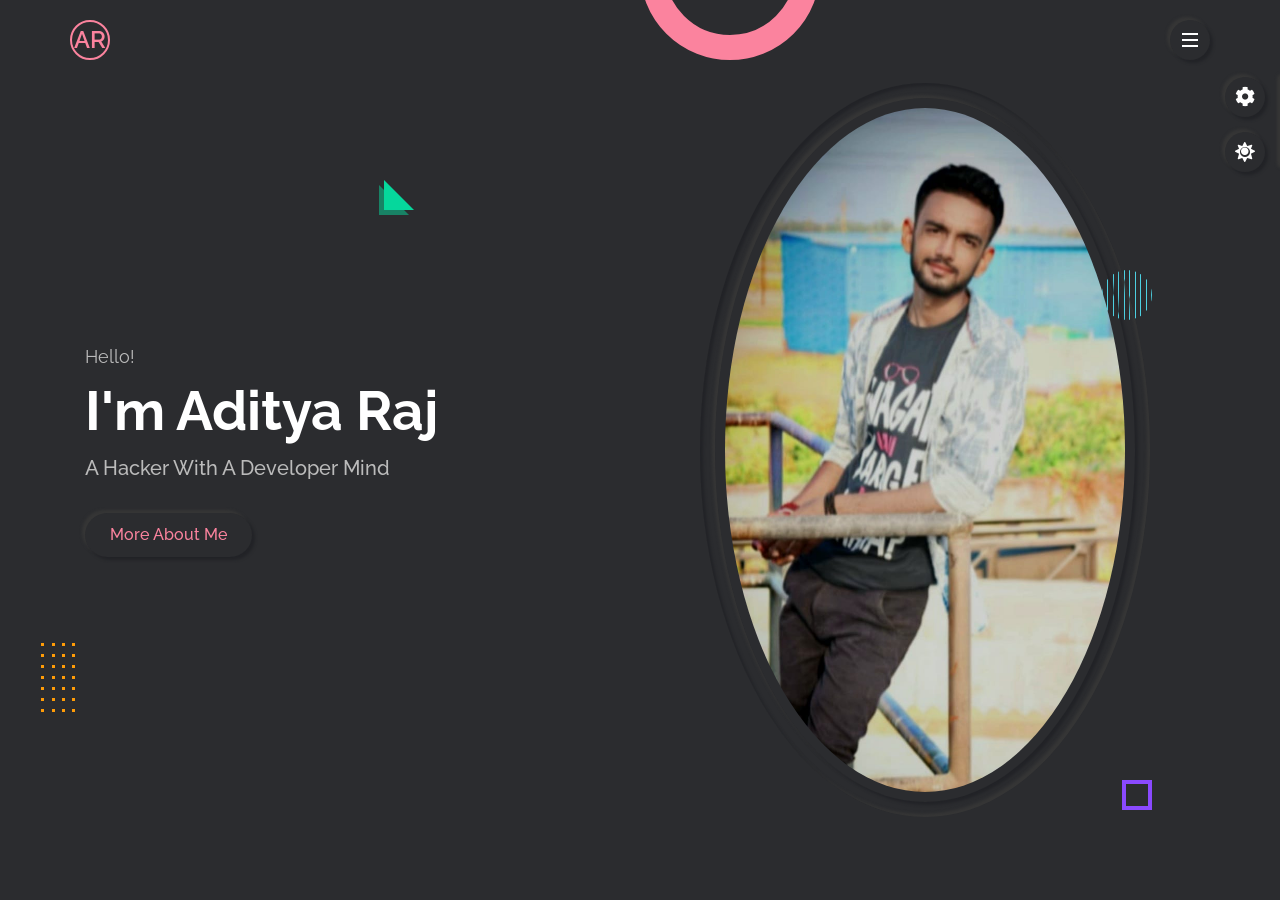
==== index.html @ dff2cf0d "Update index.html" ====
<!DOCTYPE html>
<html lang="zxx">
<head>
  <meta charset="utf-8">
  <title>Aditya Raj</title>
  <meta name="keywords" content="portfolio, portfolio website, personal portfolio template, free portfolio website templates, developer portfolio">
  <meta name="description" content="Free Portfolio Template, Portfolio Website " />
  <meta name="viewport" content="width=device-width,initial-scale=1.0">
  <!-- font awesome -->
  <link rel="stylesheet" type="text/css" href="css/font-awesome.css">
  <!-- main css -->
  <link rel="stylesheet" type="text/css" href="css/style.css">
  <!-- responsive css -->
  <link rel="stylesheet" type="text/css" href="css/responsive.css">
   <!-- default color skin -->
  <link rel="stylesheet" type="text/css" href="css/skins/color-1.css">
  <!-- style switcher - for demo purposes only -->
  <link rel="stylesheet" type="text/css" class="alternate-style" title="color-1" href="css/skins/color-1.css">
  <link rel="stylesheet" type="text/css" class="alternate-style" title="color-2" href="css/skins/color-2.css" disabled>
  <link rel="stylesheet" type="text/css" class="alternate-style" title="color-3" href="css/skins/color-3.css" disabled>
  <link rel="stylesheet" type="text/css" class="alternate-style" title="color-4" href="css/skins/color-4.css" disabled>
  <link rel="stylesheet" type="text/css" class="alternate-style" title="color-5" href="css/skins/color-5.css" disabled>
  <link rel="stylesheet" type="text/css" href="css/style-switcher.css">
</head>
<body class="dark">

  <!-- preloader start -->
  <div class="preloader">
      <div class="box">
         <div></div><div></div><div></div>
      </div>
  </div>
  <!-- preloader end -->

 <!-- header start -->
 <header class="header">
    <div class="container">
       <div class="row justify-content-between">
          <div class="logo">
             <a href="index.html">AR</a>
          </div>
          <div class="hamburger-btn outer-shadow hover-in-shadow">
             <span></span>
          </div>
       </div>
    </div>
 </header>
 <!-- header end -->
 
 <!-- navigation menu start -->
 <nav class="nav-menu">
   <div class="close-nav-menu outer-shadow hover-in-shadow">&times;</div>
   <div class="nav-menu-inner">
      <ul>
          <li><a href="#home" class="link-item inner-shadow active">home</a></li>
          <li><a href="#about" class="link-item outer-shadow hover-in-shadow">about</a></li>
          <li><a href="#services" class="link-item outer-shadow hover-in-shadow">services</a></li>
          <li><a href="#portfolio" class="link-item outer-shadow hover-in-shadow">Projects</a></li>
          <li><a href="#testimonial" class="link-item outer-shadow hover-in-shadow">testimonial</a></li>
          <li><a href="#contact" class="link-item outer-shadow hover-in-shadow">contact</a></li>
      </ul>
   </div>
   <!-- copyright text -->
   <p class="copyright-text">&copy; 2021 Aditya Raj</p>
 </nav>
 <div class="fade-out-effect">
 </div>
 <!-- navigation menu end -->

 <!-- home section start -->
 <section class="home-section section active" id="home">
    <!-- effect wrap start -->
    <div class="effect-wrap">
       <div class="effect effect-1">
       </div>
       <div class="effect effect-2">
         <div></div><div></div><div></div><div></div><div></div><div></div><div></div><div></div><div></div><div></div><div></div><div></div><div></div><div></div><div></div><div></div><div></div><div></div><div></div><div></div><div></div><div></div><div></div><div></div><div></div><div></div><div></div><div></div>
       </div>
       <div class="effect effect-3">
       </div>
       <div class="effect effect-4">
       </div>
       <div class="effect effect-5">
         <div></div><div></div><div></div><div></div><div></div>
         <div></div><div></div><div></div><div></div><div></div>
       </div>
    </div>
    <!-- effect wrap end -->
    <div class="container">
        <div class="row full-screen align-items-center">
           <div class="home-text">
             <p>Hello!</p>
             <h2>I'm Aditya Raj </h2>
             <h1>A Hacker with a Developer Mind</h1>
             <a href="#about" class="link-item btn-1 outer-shadow hover-in-shadow">More About Me</a>
           </div>
           <div class="home-img">
              <div class="img-box inner-shadow">
                 <img src="img/profile-pic.jpeg" class="outer-shadow" alt="profile-pic">
              </div>
           </div>
        </div>
    </div>
 </section>
 <!-- home section end -->

 <!-- about section start -->
 <section class="about-section section" id="about">
    <div class="container">
       <div class="row">
          <div class="section-title">
             <h2 data-heading="main info">About me</h2>
          </div>
       </div>
       <div class="row">
          <div class="about-img">
             <div class="img-box inner-shadow">
                <img src="img/aboutpic.jpeg" class="outer-shadow" alt="profile-pic">
             </div>
             <!-- social links start -->
             <div class="social-links">
                <a href="https://www.facebook.com/mr.rajvanshiii" class="outer-shadow hover-in-shadow"><i class="fab fa-facebook-f"></i></a>
                <a href="https://twitter.com/_v3ng34nc3_" class="outer-shadow hover-in-shadow"><i class="fab fa-twitter"></i></a>
                <a href="https://www.instagram.com/mr_rajvanshiii/" class="outer-shadow hover-in-shadow"><i class="fab fa-instagram"></i></a>
                <a href="https://www.linkedin.com/in/th3-v3ng34nc3/" class="outer-shadow hover-in-shadow"><i class="fab fa-linkedin-in"></i></a>
                <a href="https://github.com/th3-v3ng34nc3" class="outer-shadow hover-in-shadow"><i class="fab fa-github"></i></a>
             </div>
             <!-- social links end -->
          </div>
          <div class="about-info">
             <p><span>Hola folks! This is Aditya Raj.</span>
               <br>
                In love with  Computer Science and Engineering, hustled from  Lovely Professional University. I am an Ethical Hacker, Front-end Web Developer, Penetration Tester, Network Administrator , Linux Administrator , Mentor .
               
               Apart from Bug Hunting, I have expertise in VAPT , Reverse Engineering , Thick Client Penetration Testing . I believe in knowing the code , understanding the application logics before starting the actual pentest.
               <br> <i>&nbsp;&nbsp;&nbsp;"Know The Code To Break The Code"</i></br><b><i>"The World is full of vulnerabilities Let's exploit each one of these"</i></b>
               <br>
               <br>
               <span>My experience as an enthusiast are:</span>
            <ul style="color: rgb(176, 186, 196);">
               <li>1. Cyber Security intern at Valeurbit Infosec. </li>
               <li>2. Been in the Top 150 rank worldwide on Hack The Box </li>
               <li>3. Been in the top 1% on entire Try Hack Me CTF Platform </li>
               <li>4. Helped many Private as well as Government organisation get secure </li>
               <li>5. Won many CTFs also created challenges for CTFs</li>
            </ul>
            <p style="color: rgb(176, 186, 196);">
               <span >Interest:</span> Ethical Hacking, Web security, Operating System, Web Development, Network Security, Internet architecture.
               <br>
               <span>Programming Skills & Technologies:</span> Linux, Python, Java, HTML, CSS, JavaScript, Node.JS, React.JS, Bash, Express.JS, Reverse Engineering
               <br>
              <span>Key Skills:</span> Penetration Testing (web App | API | Mobile App | Network)           
             </p>
             <a href="img/cv.pdf" class="btn-1 outer-shadow hover-in-shadow">Download CV</a>
             <a href="#contact" class="link-item btn-1 outer-shadow hover-in-shadow">Hire Me</a>
          </div>
       </div>
       <!-- about tabs start -->
       <div class="row">
          <div class="about-tabs">
             <span class="tab-item outer-shadow active" data-target=".skills">skills</span>
             <span class="tab-item" data-target=".experience">Certification</span>
             <span class="tab-item" data-target=".education">education</span>
             <span class="tab-item" data-target=".education">experience</span>
          </div>
       </div>
       <!-- about tabs end -->

       <!-- skills start -->
       <div class="row">
          <div class="skills tab-content active">
             <div class="row">
                <!-- skill item start -->
                <div class="skill-item">
                  <p>Linux</p>
                  <div class="progress inner-shadow">
                     <div class="progress-bar" style="width: calc(85% - 14px)">
                        <span>85%</span>
                     </div>
                  </div>
               </div>
               <div class="skill-item">
                  <p>Python</p>
                  <div class="progress inner-shadow">
                     <div class="progress-bar" style="width: calc(75% - 14px)">
                        <span>75%</span>
                     </div>
                  </div>
               </div>
                <div class="skill-item">
                   <p>Amazon AWS</p>
                   <div class="progress inner-shadow">
                      <div class="progress-bar" style="width: calc(70% - 14px)">
                         <span>70%</span>
                      </div>
                   </div>
                </div>
                <div class="skill-item">
                  <p>Web App pentest</p>
                  <div class="progress inner-shadow">
                     <div class="progress-bar" style="width: calc(85% - 14px)">
                        <span>85%</span>
                     </div>
                  </div>
               </div>     
               <div class="skill-item">
                  <p>Java</p>
                  <div class="progress inner-shadow">
                     <div class="progress-bar" style="width: calc(85% - 14px)">
                        <span>85%</span>
                     </div>
                  </div>
               </div>
                <div class="skill-item">
                   <p>HTML</p>
                   <div class="progress inner-shadow">
                      <div class="progress-bar" style="width: calc(85% - 14px)">
                         <span>85%</span>
                      </div>
                   </div>
                </div>  
                <div class="skill-item">
                  <p>CSS</p>
                  <div class="progress inner-shadow">
                     <div class="progress-bar" style="width: calc(80% - 14px)">
                        <span>80%</span>
                     </div>
                  </div>
               </div>
               <div class="skill-item">
                  <p>Bash</p>
                  <div class="progress inner-shadow">
                     <div class="progress-bar" style="width: calc(80% - 14px)">
                        <span>80%</span>
                     </div>
                  </div>
               </div>
               <div class="skill-item">
                  <p>Network pentest</p>
                  <div class="progress inner-shadow">
                     <div class="progress-bar" style="width: calc(86% - 14px)">
                        <span>86%</span>
                     </div>
                  </div>
               </div>
               <div class="skill-item">
                  <p>Reverse Engineering</p>
                  <div class="progress inner-shadow">
                     <div class="progress-bar" style="width: calc(65% - 14px)">
                        <span>65%</span>
                     </div>
                  </div>
               </div>
              <div class="skill-item">
                  <p>Android App pentest</p>
                  <div class="progress inner-shadow">
                     <div class="progress-bar" style="width: calc(85% - 14px)">
                        <span>85%</span>
                     </div>
                  </div>
               </div>
               <div class="skill-item">
                  <p>Api pentest</p>
                  <div class="progress inner-shadow">
                     <div class="progress-bar" style="width: calc(75% - 14px)">
                        <span>75%</span>
                     </div>
                  </div>
               </div>
             </div>
          </div>
       </div>
       <!-- skills end -->
       <!-- experience start -->
       <div class="row">
          <div class="experience tab-content">
             <div class="row">
                <div class="timeline">
                   <div class="row">
                      <!-- timeline item start -->
                       <div class="timeline-item">
                          <div class="timeline-item-inner outer-shadow">
                            <i class="fas fa-briefcase icon"></i> 
                          
                             <h3>Certified Ethical Hacker</h3>
                             <h4>by Ec-Council</h4>
                             <img src="img/CEH.jpg" class="outer-shadow" alt="profile-pic">
                             <p></p>
                          </div>
                       </div>
                      <!-- timeline item end -->
                      <!-- timeline item start -->
                       <div class="timeline-item">
                          <div class="timeline-item-inner outer-shadow">
                             <i class="fas fa-briefcase icon"></i>
                             
                             <h3>eLearn Certified Junior Penetration Testing</h3>
                             <img src="img/ejpt.jpeg" class="outer-shadow" alt="certs">
                             
                             <p></p>
                          </div>
                       </div>
                      <!-- timeline item end -->
                      <div class="timeline-item">
                        <div class="timeline-item-inner outer-shadow">
                           <i class="fas fa-briefcase icon"></i>
                           
                           <h3>Internship</h3>
                           <h4>Valeurbit Infosec.</h4>
                           <img src="img/certificate/intern.jpeg" class="outer-shadow" alt="certificate">
                           <p></p>
                        </div>
                     </div>
                      <!-- timeline item start -->
                       <div class="timeline-item">
                          <div class="timeline-item-inner outer-shadow">
                             <i class="fas fa-briefcase icon"></i>
                             
                             <h3>Open Source Developer</h3>
                             <h4>Hacktoberfest, DigitalOcean</h4>
                             <img src="img/hack.jpeg" class="outer-shadow" alt="profile-pic">
                             
                             <p></p>
                          </div>
                       </div>
                      <!-- timeline item end -->
                      <div class="timeline-item">
                        <div class="timeline-item-inner outer-shadow">
                           <i class="fas fa-briefcase icon"></i>
                          
                           <h3>Certificate of Completion </h3>
                           <h4>Comptia Security+</h4>
                           <img src="img/certificate/comptia.jpg" class="outer-shadow" alt="certificate">
                           <p></p>
                        </div>
                     </div>
                      <!-- timeline item start -->
                      <div class="timeline-item">
                        <div class="timeline-item-inner outer-shadow">
                           <i class="fas fa-briefcase icon"></i>
                           
                           <h3>Full-Stack development</h3>
                           <h4>by Microsoft Technical Community</h4>
                           <img src="img/certificate/fullstack.jpg" class="outer-shadow" alt="profile-pic">
                           <p></p>
                        </div>
                     </div>
                     <div class="timeline-item">
                        <div class="timeline-item-inner outer-shadow">
                           <i class="fas fa-briefcase icon"></i>
                           
                           <h3>Github and Version control</h3>
                           <h4>by Microsoft Technical Community</h4>
                           <img src="img/certificate/github.jpg" class="outer-shadow" alt="profile-pic">
                           <p></p>
                        </div>
                     </div>
                    <!-- timeline item end -->
                      <div class="timeline-item">
                        <div class="timeline-item-inner outer-shadow">
                           <i class="fas fa-briefcase icon"></i>
                          
                           <h3>Certificate of Appreciation </h3>
                           <h4></h4>Hacon's CTF 2020
                           <img src="img/certificate/ctf.jpeg" class="outer-shadow" alt="certificate">
                           <p></p>
                        </div>
                     </div>
                     <div class="timeline-item">
                        <div class="timeline-item-inner outer-shadow">
                           <i class="fas fa-briefcase icon"></i>
                           
                           <h3></h3>External Network pentest
                           <h4>Certificate of Completion | TCM Academy</h4>
                           <img src="img/certificate/ex.jpg" class="outer-shadow" alt="certificate">
                           <p></p>
                        </div> 
                     </div>
                     
                     <div class="timeline-item">
                        <div class="timeline-item-inner outer-shadow">
                           <i class="fas fa-briefcase icon"></i>
                          
                         
                           <h3>Open Source Intelligence</h3> 
                           <h4>Certificate of Completion | TCM Academy</h4>
                           <br>
                           <img src="img/certificate/osint.jpg" class="outer-shadow" alt="osint">
                           <p></p>
                        </div>
                     </div>
                     <div class="timeline-item">
                        <div class="timeline-item-inner outer-shadow">
                           <i class="fas fa-briefcase icon"></i>
                          
                           <h3>Practical Ethical Hacking </h3>
                           <h4>Certificate of Completion | TCM Academy</h4> 
                           <img src="img/certificate/peh.jpg" class="outer-shadow" alt="peh">
                           
                           <p></p>
                        </div>
                     </div>
                     <div class="timeline-item">
                        <div class="timeline-item-inner outer-shadow">
                           <i class="fas fa-briefcase icon"></i>
                          
                           <h3>Linux Priviledge Escalation </h3>
                           <h4>Certificate of Completion | TCM Academy</h4> 
                           <img src="img/certificate/linux.jpg" class="outer-shadow" alt="linux">
                           <p></p>
                        </div>
                     </div>
                     <div class="timeline-item">
                        <div class="timeline-item-inner outer-shadow">
                           <i class="fas fa-briefcase icon"></i>
                          
                           <h3>certificate of participation</h3>
                           <h4>Ojaswi Student Clubs - Lovely Professional University</h4> 
                           <img src="img/certificate/web.jpg" class="outer-shadow" alt="web">
                           
                           <p></p>
                        </div>
                     </div>
                     <div class="timeline-item">
                        <div class="timeline-item-inner outer-shadow">
                           <i class="fas fa-briefcase icon"></i>
                         
                           <h3>First CTF | Cyber Hack village 2.0 </h3>
                           <h4>Lovely Professional University</h4> 
                           <img src="img/certificate/1.jpg" class="outer-shadow" alt="team-pic">
                           
                           <p></p>
                        </div>
                     </div>
                     </div>
                   </div>
                </div>
             </div>
          </div>
       </div>
       <!-- experience end -->

       <!-- education start -->
         <div class="row">
          <div class="education tab-content">
             <div class="row">
                <div class="timeline">
                   <div class="row">
                      
                     
                      <!-- timeline item start -->
                       <div class="timeline-item">
                          <div class="timeline-item-inner outer-shadow">
                             <i class="fas fa-graduation-cap icon"></i>
                             <span>2019 - 2023</span>
                             <h3>BTech Field Of Study Computer Science</h3>
                             <h4>minors in Cyber Security</h4>
                             <p>Lovely Professional University</p>
                          </div>
                       </div>

                      <!-- timeline item end -->
                       
                      <!-- timeline item start -->
                      <div class="timeline-item">
                        <div class="timeline-item-inner outer-shadow">
                           <i class="fas fa-graduation-cap icon"></i>
                           <span>2017 - 2019</span>
                           <h3>Senior Secondary School</h3>
                           <p>Patna Central School</p>
                        </div>
                     </div>
                     
                    <!-- timeline item end -->
                      <!-- timeline item start -->
                      <div class="timeline-item">
                        <div class="timeline-item-inner outer-shadow">
                           <i class="fas fa-graduation-cap icon"></i>
                           <span> - 2017</span>
                           <h3>High School </h3>
                           <p>Indian Public School</p>
                        </div>
                     </div>
                     
                    <!-- timeline item end --> 
                    
                   </div>
                </div>
             </div>
          </div>
       </div>
       <!-- education end -->
    </div>
 </section>
 <!-- about section end -->

 <!-- service section start -->
 <section class="service-section section" id="services">
    <div class="container">
       <div class="row">
          <div class="section-title">
             <h2 data-heading="Services">What I do</h2>
          </div>
       </div>
       <div class="row">
         <!-- service item start -->
         <div class="service-item">
            <div class="service-item-inner outer-shadow">
                <div class="icon inner-shadow">
                  <i class="fas fa-user-secret"></i>
                </div>
                <h3>Penetration Testing</h3>
                <p></p>
            </div>
         </div>
         <!-- service item end -->
         <!-- service item start -->
         <div class="service-item">
            <div class="service-item-inner outer-shadow">
                <div class="icon inner-shadow">
                  <i class="fas fa-bug"></i>
                </div>
                <h3>Bug Hunting</h3>
                <p></p>
            </div>
         </div>
         <!-- service item end -->
         <!-- service item start -->
         <div class="service-item">
            <div class="service-item-inner outer-shadow">
                <div class="icon inner-shadow">
                   <i class="fas fa-laptop-code"></i>
                </div>
                <h3>web development</h3>
                <p></p>
            </div>
         </div>
         <!-- service item end -->
         <!-- service item start -->
         <div class="service-item">
            <div class="service-item-inner outer-shadow">
                <div class="icon inner-shadow">
                  <i class="fas fa-broadcast-tower"></i>
                </div>
                <h3>Network Security</h3>
                <p></p>
            </div>
         </div>
         <!-- service item end -->
         <!-- service item start -->
         <div class="service-item">
            <div class="service-item-inner outer-shadow">
                <div class="icon inner-shadow">
                  <i class="fas fa-key"></i>
                </div>
                <h3>Reverse Engineering</h3>
                <p></p>
            </div>
         </div>
         <!-- service item end -->
         <!-- service item start -->
         <div class="service-item">
            <div class="service-item-inner outer-shadow">
                <div class="icon inner-shadow">
                  <i class="fas fa-flag"></i>
                </div>
                <h3>CTF Player</h3>
                <p></p>
            </div>
         </div>
         <!-- service item end -->
         
         <!-- service item start -->
         <div class="service-item">
            <div class="service-item-inner outer-shadow">
                <div class="icon inner-shadow">
                   <i class="fas fa-bullhorn"></i>
                </div>
                <h3>Mentor</h3>
                <p></p>
            </div>
         </div>
         <!-- service item end -->
       </div>
    </div>
 </section>
 <!-- service section end -->

 <!-- portfolio section start -->
 <section class="portfolio-section section" id="portfolio">
    <div class="container">
       <div class="row">
          <div class="section-title">
             <h2 data-heading="Project">Latest Works</h2>
          </div>
       </div>
       <!-- portfolio filter start -->
       <div class="row">
          <div class="portfolio-filter">
             <span class="filter-item outer-shadow active" data-target="all">all</span>
             <span class="filter-item" data-target="Python">Python</span>
             <span class="filter-item" data-target="website">Web</span>
             <span class="filter-item" data-target="photoshop">Script</span>
            
          </div>
       </div>
       <!-- portfolio filter end -->

       <!-- portfolio items start -->
       <div class="row portfolio-items">
          <!-- portfolio item start -->
          <div class="portfolio-item" data-category="website">
            <div class="portfolio-item-inner outer-shadow">
               <div class="portfolio-item-img">
                  <img src="img/portfolio/large/project-1/1.png" alt="portfolio" 
                  data-screenshots="img/portfolio/large/project-1/3.png,
             
                  img/portfolio/large/project-1/4.png, img/portfolio/large/project-1/5.png">
                  <!-- view project btn -->
                  <span class="view-project">view project</span>
               </div>
               <p class="portfolio-item-title">Hair Salon Website</p>
               <!-- portfolio item details start -->
               <div class="portfolio-item-details">
                  <div class="row">
                     <div class="description">
                       <h3>Project Brief:</h3>
                       <p>Stack : HTML, CSS, Javascript</p>
                       <p>It is a website made for the hair salon online customers booking and feedbacks. It allows users to view products , designs along with their pricing that will help them choose their desire hair cut.
                       </p>
                     </div>
                     <div class="info">
                       <h3>Project info</h3>
                       <ul>
                          <li>Year - <span>2020</span></li>
                      
                          <li>Tools - <span>VS-Code , HTML, CSS, JavaScript </span></li>
                          <li>Github Link <span><a href="https://github.com/th3-v3ng34nc3/salon">https://github.com/th3-v3ng34nc3/salon</a></span></li>
                       </ul>
                     </div>
                  </div>
               </div>
               <!-- portfolio item details end -->
            </div>
         </div>
        <!-- portfolio item end -->
          <!-- portfolio item start -->
          <div class="portfolio-item" data-category="python">
            <div class="portfolio-item-inner outer-shadow">
               <div class="portfolio-item-img">
                  <img src="img/portfolio/large/project-2/1.jpeg" alt="portfolio" 
                  data-screenshots="img/portfolio/large/project-2/1.jpeg">
                  <!-- view project btn -->
                  <span class="view-project">view project</span>
               </div>
               <p class="portfolio-item-title">DDOS Script</p>
               <!-- portfolio item details start -->
               <div class="portfolio-item-details">
                  <div class="row">
                     <div class="description">
                       <h3>Project Brief:</h3>
                       <p> A Script written in python for learning purposes, it works on a princile of network overloading via continuous request to a server </p>
                     </div>
                     <div class="info">
                       <h3>Project info</h3>
                       <ul>
                          <li>Year - <span>2021</span></li>
                      
                          <li>Tools - <span>Python </span></li>
                          <li>Github Link <span><a href="#">https://github.com/th3-v3ng34nc3/DDOS_Script</a></span></li>
                       </ul>
                     </div>
                  </div>
               </div>
               <!-- portfolio item details end -->
            </div>
         </div>
        <!-- portfolio item end -->
        <!-- portfolio item start -->
        <div class="portfolio-item" data-category="Python">
         <div class="portfolio-item-inner outer-shadow">
            <div class="portfolio-item-img">
               <img src="img/portfolio/large/project-3/todo.jpeg" alt="to-do" 
               data-screenshots="img/portfolio/large/project-3/todo.jpeg">
               <!-- view project btn -->
               <span class="view-project">view project</span>
            </div>
            <p class="portfolio-item-title">Port Scanner</p>
            <!-- portfolio item details start -->
            <div class="portfolio-item-details">
               <div class="row">
                  <div class="description">
                    <h3>Project Brief:</h3>
                    <p>Port Scanner basically discovers all the open ports present in a IP address.</p>
                  </div>
                  <div class="info">
                    <h3>Project info</h3>
                    <ul>
                       <li>Year - <span>2021</span></li>
                   
                       <li>Tools - <span>Python , Socket-Module</span></li>
                       <li>Github Link <span><a href="https://github.com/th3-v3ng34nc3/PortScanner">https://github.com/th3-v3ng34nc3/PortScanner-</a></span></li>
                    </ul>
                  </div>
               </div>
            </div>
            <!-- portfolio item details end -->
         </div>
      </div>
     <!-- portfolio item end -->
     <!-- portfolio item start -->
     <div class="portfolio-item" data-category="Python">
      <div class="portfolio-item-inner outer-shadow">
         <div class="portfolio-item-img">
            <img src="img/portfolio/large/project-4/weatherapp.jpeg" alt="portfolio" 
            data-screenshots="img/portfolio/large/project-4/weatherapp.jpeg,
       
            img/portfolio/large/project-7/5.png">
            <!-- view project btn -->
            <span class="view-project">view project</span>
         </div>
         <p class="portfolio-item-title">Weather App</p>
         <!-- portfolio item details start -->
         <div class="portfolio-item-details">
            <div class="row">
               <div class="description">
                 <h3>Project Brief:</h3>
                 <p>This is an Android Weather application which fetches the data using API and further provides the current weather data. </p>
               </div>
               <div class="info">
                 <h3>Project info</h3>
                 <ul>
                    <li>Year - <span>2020</span></li>
                
                    <li>Tools - <span>Java, Android, API </span></li>
                    <li>Github Link <span><a href="https://github.com/bose07/WeatherAPP---Kotlin-">https://github.com/bose07/WeatherAPP---Kotlin-</a></span></li>
                 </ul>
               </div>
            </div>
         </div>
         <!-- portfolio item details end -->
      </div>
   </div>
  <!-- portfolio item end -->
  <!-- portfolio item start -->
  <div class="portfolio-item" data-category="Python">
   <div class="portfolio-item-inner outer-shadow">
      <div class="portfolio-item-img">
         <img src="img/portfolio/large/project-5/1.jpeg" alt="bottleapp" 
         data-screenshots="img/portfolio/large/project-5/1.jpeg">
         <!-- view project btn -->
         <span class="view-project">view project</span>
      </div>
      <p class="portfolio-item-title">Truth and Dare App</p>
      <!-- portfolio item details start -->
      <div class="portfolio-item-details">
         <div class="row">
            <div class="description">
              <h3>Project Brief:</h3>
              <p>This is a single activity application which can be used to play the Truth and Dare game. The spinning of the bottle will decide the person who will be playing first.</p>
            </div>
            <div class="info">
              <h3>Project info</h3>
              <ul>
                 <li>Year - <span>2020</span></li>
             
                 <li>Tools - <span>Java, Android </span></li>
                 <li>Github Link <span><a href="https://github.com/bose07/WeatherAPP---Kotlin-">https://github.com/bose07/WeatherAPP---Kotlin-</a></span></li>
              </ul>
            </div>
         </div>
      </div>
      <!-- portfolio item details end -->
   </div>
</div>
<!-- portfolio item end -->
<!-- portfolio item start -->
<div class="portfolio-item" data-category="Python">
   <div class="portfolio-item-inner outer-shadow">
      <div class="portfolio-item-img">
         <img src="img/portfolio/large/project-6/1.jpeg" alt="list" 
         data-screenshots="img/portfolio/large/project-6/1.jpeg">
         <!-- view project btn -->
         <span class="view-project">view project</span>
      </div>
      <p class="portfolio-item-title">To-Do List App</p>
      <!-- portfolio item details start -->
      <div class="portfolio-item-details">
         <div class="row">
            <div class="description">
              <h3>Project Brief:</h3>
              <p>This is a basic Android application which can be used for organizing your daily tasks. This To-Do application can help you in better time management.</p>
            </div>
            <div class="info">
              <h3>Project info</h3>
              <ul>
                 <li>Year - <span>2020</span></li>
             
                 <li>Tools - <span>Java, Android</span></li>
                 <li>Github Link <span><a href="#">https://github.com/bose07/WeatherAPP---Kotlin-</a></span></li>
              </ul>
            </div>
         </div>
      </div>
      <!-- portfolio item details end -->
   </div>
</div>
<!-- portfolio item end -->

          <!-- portfolio item start -->
           <div class="portfolio-item" data-category="photoshop">
              <div class="portfolio-item-inner outer-shadow">
                 <div class="portfolio-item-img">
                    <img src="img/portfolio/large/project-7/1.png" alt="chatbot" 
                    data-screenshots="img/portfolio/large/project-7/1.png">
                    <!-- view project btn -->
                    <span class="view-project">view project</span>
                 </div>
                 <p class="portfolio-item-title">Corona AI ChatBOT </p>
                 <!-- portfolio item details start -->
                 <div class="portfolio-item-details">
                    <div class="row">
                       <div class="description">
                         <h3>Project Brief:</h3>
                         <p>This is an AI chatbot that will give answers to most of your corona related questions/​FAQs. </p>
                       </div>
                       <div class="info">
                         <h3>Project info</h3>
                         <ul>
                            <li>Year - <span>2021</span></li>
                            
                            <li>Tools - <span>Python(NLTK, Tensorflow, Keras, Numpy, Tkinter), JSON, </span></li>
                            <li>Web - <span><a href="https://github.com/bose07/CoronaChantBox_AI">https://github.com/bose07/CoronaChantBox_AI</a></span></li>
                         </ul>
                       </div>
                    </div>
                 </div>
                 <!-- portfolio item details end -->
              </div>
           </div>
          <!-- portfolio item end -->
          <!-- portfolio item start -->
          <div class="portfolio-item" data-category="website">
            <div class="portfolio-item-inner outer-shadow">
               <div class="portfolio-item-img">
                  <img src="img/portfolio/large/project-8/1.png" alt="ecommerce-website" 
                  data-screenshots="img/portfolio/large/project-8/1.png, img/portfolio/large/project-8/2.png">
                  <!-- view project btn -->
                  <span class="view-project">view project</span>
               </div>
               <p class="portfolio-item-title">E-commerce Website </p>
               <!-- portfolio item details start -->
               <div class="portfolio-item-details">
                  <div class="row">
                     <div class="description">
                       <h3>Project Brief:</h3>
                       <p>An E-commerce website used for buying and selling the goods, digital products and services online using HTML, CSS and JavaScript. </p>
                     </div>
                     <div class="info">
                       <h3>Project info</h3>
                       <ul>
                          <li>Year - <span>2020</span></li>
                          
                          <li>Tools - <span>HTML, CSS, JavaScript</span></li>
                          <li>Web - <span><a href="https://github.com/bose07/RESPONSIVE-E-Learning-WebSite">https://github.com/bose07/RESPONSIVE-E-Learning-WebSite</a></span></li>
                       </ul>
                     </div>
                  </div>
               </div>
               <!-- portfolio item details end -->
            </div>
         </div>
        <!-- portfolio item end -->
          
          
    </div>
 </section>
 <!-- portfolio section end -->

 <!-- testimonial section start -->
 <section class="testimonial-section section" id="testimonial">
   <div class="container">
      <div class="row">
         <div class="section-title">
            <h2 data-heading="testimonial">Appreciation As A Mentor</h2>
         </div>
      </div>
      <div class="row">
         <div class="testi-box">
            <div class="testi-slider outer-shadow">
               <div class="testi-slider-container">
                  <!-- testi item start -->
                  <div class="testi-item active">
                     
                     <img src="img/review1.jpeg" alt="testimonial" >
                     <p style="font-size: 20px; padding-top: 20px; color: rgb(117, 124, 131); font-style: italic;">#1</p>
                  </div>
                  <!-- testi item end -->
                  <!-- testi item start -->
                  <div class="testi-item active">
                     
                     <img src="img/review3.jpeg" alt="testimonial" >
                     <p style="font-size: 20px; padding-top: 20px; color: rgb(117, 124, 131); font-style: italic;">#2</p>
                  </div>
                  <!-- testi item end -->
                  <!-- testi item start -->
                  <div class="testi-item active">
                     
                     <img src="img/review4.jpeg" alt="testimonial" >
                     <p style="font-size: 20px; padding-top: 20px; color: rgb(117, 124, 131); font-style: italic;">#3</p>
                  </div>
                  <!-- testi item end -->
                  <!-- testi item start -->
                  <div class="testi-item active">
                     
                     <img src="img/review2.jpeg" alt="testimonial" >
                     <p style="font-size: 20px; padding-top: 20px; color: rgb(117, 124, 131); font-style: italic;">#4</p>
                  </div>
                  <!-- testi item end -->
                  <!-- testi item end -->
               </div>
            </div>
            <div class="testi-slider-nav">
               <span class="prev outer-shadow hover-in-shadow"><i class="fas fa-angle-left"></i></span>
               <span class="next outer-shadow hover-in-shadow"><i class="fas fa-angle-right"></i></span>
            </div>
         </div>
      </div>
   </div>
 </section>
 <!-- testimonial section end -->

 <!-- contact section start -->
 <section class="contact-section section" id="contact">
    <div class="container">
       <div class="row">
          <div class="section-title">
             <h2 data-heading="contact">Get In Touch</h2>
          </div>
       </div>
       <div class="row">
          <!-- contact item start -->
          <div class="contact-item">
             <div class="contact-item-inner outer-shadow">
               <i class="fas fa-phone"></i>
               <span>Phone</span>
               <p>+91 6207338299</p>
             </div>
          </div>
          <!-- contact item end -->
          <!-- contact item start -->
          <div class="contact-item">
             <div class="contact-item-inner outer-shadow">
               <i class="fas fa-envelope"></i>
               <span>Email</span>
               <p>adityasinghusa1@gmail.com</p>
             </div>
          </div>
          <!-- contact item end -->
          <!-- contact item start -->
          <div class="contact-item">
             <div class="contact-item-inner outer-shadow">
               <i class="fas fa-map-marker-alt"></i>
               <span>Address</span>
               <p>Phagwara, Punjab, India</p>
             </div>
          </div>
          <!-- contact item end -->
       </div>
       <div class="row">
         <div class="contact-form">
            <form action="adityasinghusa1@gmail.com" method="post" enctype="text/plain">
                  <div class="row">
                      <div class="w-50">
                         <div class="input-group outer-shadow hover-in-shadow">
                           <input type="text" placeholder="Name" class="input-control">
                         </div>
                         <div class="input-group outer-shadow hover-in-shadow">
                           <input type="text" placeholder="Email" class="input-control">
                         </div>
                         <div class="input-group outer-shadow hover-in-shadow">
                           <input type="text" placeholder="Subject" class="input-control">
                         </div>
                      </div>
                      <div class="w-50">
                         <div class="input-group outer-shadow hover-in-shadow">
                            <textarea class="input-control" placeholder="Message"></textarea>
                         </div>
                      </div>
                  </div>
                  <div class="row">
                     <div class="submit-btn">
                        <button type="submit" class="btn-1 outer-shadow hover-in-shadow">Send Message</button> 
                     </div>
                  </div>
            </form>
         </div>
       </div>
    </div>
 </section>
 <!-- contact section end -->

 <!-- portfolio popup start -->
 <div class="pp portfolio-popup">
    <div class="pp-details">
       <div class="pp-details-inner">
          <div class="pp-title">
             <h2></h2>
             <p>Category - <span class="pp-project-category"></span></p>
          </div>
          <div class="pp-project-details">
          </div>
       </div>
    </div>

    <div class="separator"></div>

    <div class="pp-main">
       <div class="pp-main-inner">
          <div class="pp-project-details-btn outer-shadow hover-in-shadow">Project Details <i class="fas fa-plus"></i></div>
          <div class="pp-close outer-shadow hover-in-shadow">&times;</div>
          <img src="img/portfolio/large/project-1/1.png" alt="img" class="pp-img outer-shadow">
          <div class="pp-counter"></div>
       </div>
       <div class="pp-loader">
          <div></div>
       </div>
       <!-- pp navigation -->
       <div class="pp-prev"><i class="fas fa-play"></i></div>
        <div class="pp-next"><i class="fas fa-play"></i></div>
    </div>
 </div>
 <!-- portfolio popup end -->

 <!-- style switcher start - for demo purposes only -->
 <div class="style-switcher outer-shadow">
    <div class="style-switcher-toggler s-icon outer-shadow hover-in-shadow">
       <i class="fas fa-cog fa-spin"></i>
    </div>
    <div class="day-night s-icon outer-shadow hover-in-shadow">
       <i class="fas"></i>
    </div>

    <h4>Theme Colors</h4>
    <div class="colors">
      <span class="color-1" onclick="setActiveStyle('color-1')"></span>
      <span class="color-2" onclick="setActiveStyle('color-2')"></span>
      <span class="color-3" onclick="setActiveStyle('color-3')"></span>
      <span class="color-4" onclick="setActiveStyle('color-4')"></span>
      <span class="color-5" onclick="setActiveStyle('color-5')"></span>
    </div>
 </div>
 <!-- style switcher end -->


<!-- main js -->
<script src="js/main.js"></script>
<!-- style switcher js -->
<script src="js/style-switcher.js"></script>
</body>
</html>
---- css/style.css ----
/*-----------
fonts
--------------*/
@import url('https://fonts.googleapis.com/css2?family=Raleway:wght@400;500;600;700&display=swap');

/*---------------
global style
----------------*/
/* define custom css variables */
:root{
   --bg-black-900: #000000;
   --bg-black-100: #dddddd;
   --bg-black-50: #eff0f4;
   --bg-opacity: rgba(255,255,255,0.5);
   --text-black-900: #000000;
   --text-black-700: #555555;
   --text-black-600: #666666;
   --text-black-300: #bbbbbb;
   --outer-shadow: 3px 3px 3px #d0d0d0, -3px -3px 3px #f8f8f8;
   --outer-shadow-0: 0 0 0 #d0d0d0, 0 0 0 #f8f8f8;
   --inner-shadow: inset 3px 3px 3px #d0d0d0, inset -3px -3px 3px #f8f8f8;
   --inner-shadow-0: inset 0 0 0 #d0d0d0, inset 0 0 0 #f8f8f8;
}
/* override custom css variables for dark theme */
body.dark{
   --bg-black-900: #ffffff;
   --bg-black-100: #353535;
   --bg-black-50: #2b2c2f;
   --bg-opacity: rgba(43,44,47,0.5);
   --text-black-900: #ffffff;
   --text-black-700: #ffffff;
   --text-black-600: #bbbbbb;
   --outer-shadow: 3px 3px 3px #222327, -3px -3px 3px #363636;
   --outer-shadow-0: 0 0 0 #222327, 0 0 0 #363636;
   --inner-shadow: inset 3px 3px 3px #222327, inset -3px -3px 3px #363636;
   --inner-shadow-0: inset 0 0 0 #222327, inset 0 0 0 #363636;
}
body{
   font-size: 16px;
   line-height: 1.5;
   overflow-x: hidden;
   background-color: var(--bg-black-50);
}
body.hidden-scrolling{
   overflow-y: hidden;
}
*:not(i){
   font-family: 'Raleway', sans-serif;
   font-weight: 400;
}
*{
   margin:0;
   padding: 0;
   box-sizing: border-box;
   outline: none;
}
:before,:after{
   box-sizing: border-box;
}
a{
   text-decoration: none;
}
ul{
   list-style: none;
   margin:0;
   padding:0;
}
img{
   vertical-align: middle;
   max-width: 100%;
}
.container{
   max-width: 1140px;
   margin:auto;
}
.row{
   display: flex;
   flex-wrap: wrap;
}
.justify-content-between{
   justify-content: space-between;
}
.outer-shadow{
   box-shadow: var(--outer-shadow);
}
.inner-shadow{
   box-shadow: var(--inner-shadow);
}
.hover-in-shadow{
   position: relative;
   z-index: 1;
}
.hover-in-shadow:hover{
   box-shadow: var(--outer-shadow-0);  
}
.hover-in-shadow:after{
   content: '';
   position: absolute;
   left:0;
   top:0;
   width: 100%;
   height: 100%;
   transition: all 0.3s ease;
   z-index: -1;
}
.hover-in-shadow:hover:after{
   box-shadow: var(--inner-shadow);
}
.align-items-center{
   align-items: center;
}
.btn-1{
   padding: 10px 25px;
   font-size: 16px;
   font-weight: 500;
   color: var(--skin-color);
   background-color: transparent;
   line-height: 1.5;
   cursor: pointer;
   border-radius: 30px;
   transition: all 0.3s ease;
   display: inline-block;
   border:none;
}
.btn-1:after{
   border-radius: 30px;
}
.effect-wrap .effect{
   position: absolute;
   z-index: -1;
}
.effect-1{
   width: 30px;
   height: 30px;
   border:4px solid #8a49ff;
   right: 10%;
   bottom: 10%;
   animation: spin 10s linear infinite
}
.effect-2{
   left: 3%;
   bottom: 20%;
   width: 40px;
   display: flex;
   flex-wrap: wrap;
   justify-content: space-between;
   animation: topBounce 3s ease-in-out infinite
}
.effect-2 div{
   height: 3px;
   width: 3px;
   background-color: #ff9c07;
   margin:0 3px 8px;
}
.effect-3{
   height: 180px;
   width: 180px;
   border:25px solid var(--skin-color);
   border-radius: 50%;
   left: 50%;
   top:-120px;
   animation: leftBounce 3s ease-in-out infinite
}
.effect-4{
   border-top:30px solid transparent;
   border-left:30px solid #06d79c;
   left: 30%;
   top:20%;
   animation: spin 15s linear infinite;
}
.effect-4:before{
   content: '';
   border-top:30px solid transparent;
   border-left:30px solid #06d79c;
   position: absolute;
   opacity: 0.5;
   left: -35px;
   top:-25px;
}
.effect-5{
   height: 50px;
   width: 50px;
   right: 10%;
   top:30%;
   display: flex;
   justify-content: space-between;
   border-radius: 50%;
   overflow:hidden;
   animation: spin 10s linear infinite;
}
.effect-5 div{
   width: 1px;
   background-color: #4dd0e1;
}
@keyframes spin{
   0%{
      transform: rotate(0deg);
   }
   100%{
      transform: rotate(360deg);
   }
}
@keyframes topBounce{
   0%,100%{
      transform: translateY(0);
   }
   50%{
     transform: translateY(25px);  
   }
}
@keyframes leftBounce{
   0%,100%{
      transform: translateX(0);
   }
   50%{
     transform: translateX(25px);  
   }
}
@keyframes fadeInTop{
   0%{
      opacity:0;
      transform: translateY(-25px);
   }
   100%{
      opacity:1;
      transform: translateY(0px);  
   }
}
.section-title{
   padding: 0 15px;
   flex:0 0 100%;
   max-width: 100%;
   text-align: center;
   margin-bottom: 60px;
}
.section-title h2{
   display: inline-block;
   font-size: 30px;
   font-weight: 700;
   color: var(--text-black-900);
   text-transform: uppercase;
   margin:0;
}
.section-title h2:before{
   content: attr(data-heading);
   display: block;
   font-size: 16px;
   font-weight: 600;
   color: var(--skin-color);
}
.section.hide{
   display: none;
}

/*-----------
preloader
-----------*/
.preloader{
   position: fixed;
   left:0;
   top:0;
   height: 100%;
   width: 100%;
   z-index: 1500;
   background-color: var(--bg-black-50);
   display: flex;
   align-items: center;
   justify-content: center;
}
.preloader.fade-out{
   opacity: 0;
   transition: all 0.6s ease;
}
.preloader .box{
   width: 65px;
   display: flex;
   flex-wrap: wrap;
   justify-content: space-between;
}
.preloader .box div{
   height: 15px;
   width: 15px;
   background-color: var(--skin-color);
   border-radius: 50%;
   animation: loaderAni 1s ease infinite;
}
.preloader .box div:nth-child(2){
   animation-delay: 0.1s;
}
.preloader .box div:nth-child(3){
   animation-delay: 0.2s;
}
@keyframes loaderAni{
   0%,100%{
      transform: translateY(0);
   }
   50%{
      transform: translateY(-30px);  
   }
}
/*-----------
header
-------------*/
.header{
   padding: 20px 15px;
   position: absolute;
   width: 100%;
   top:0;
   left: 0;
   z-index: 99;
}
.header .logo a{
   display: inline-block;
   text-align: center;
   line-height: 36px;
   height: 40px;
   width: 40px;
   font-size: 24px;
   color:var(--skin-color);
   border-radius: 50%;
   border:2px solid var(--skin-color);
   font-weight: 600;
   text-transform: uppercase;
}
.header .hamburger-btn{
   height: 40px;
   width: 40px;
   display: flex;
   align-items: center;
   cursor: pointer;
   border-radius: 50%;
   justify-content: center;
   transition: all 0.3s ease;
}
.header .hamburger-btn:after{
   border-radius: 50%;
}
.header .hamburger-btn span{
   display: block;
   height: 2px;
   width: 16px;
   background-color: var(--bg-black-900);
   position: relative;
}
.header .hamburger-btn span:before,
.header .hamburger-btn span:after{
   content: '';
   position: absolute;
   left:0;
   width: 100%;
   height: 100%;
   background-color: var(--bg-black-900);
}
.header .hamburger-btn span:before{
   top:-6px;
}
.header .hamburger-btn span:after{
   top:6px;
}

/*--------------
navigation menu
----------------*/
.nav-menu{
   position: fixed;
   background-color: var(--bg-black-50);
   padding:0 15px;
   left:0;
   top:0;
   width: 100%;
   height: 100%;
   z-index:-1;
   opacity:0;
   visibility: hidden;
   overflow-y: auto;
}
.fade-out-effect{
   position: fixed;
   left:0;
   top:0;
   width: 100%;
   height: 100%;
   background-color: var(--bg-black-50);
   z-index: -1;
   visibility: hidden;
}
.fade-out-effect.active{
   visibility: visible;
   z-index: 1000;
   animation: fadeOut 0.3s ease-out;
}
@keyframes fadeOut{
   0%{
      opacity: 1;
   }
   100%{
      opacity: 0;
   }
}
.nav-menu.open{
   visibility: visible;
   opacity:1;
   z-index: 999;
   transition: all 0.3s ease-in;
}
.nav-menu .close-nav-menu{
   height: 40px;
   width: 40px;
   display: block;
   font-size: 35px;
   line-height: 35px;
   border-radius: 50%;
   position: absolute;
   right: 15px;
   top:15px;
   cursor: pointer;
   text-align: center;
   color: var(--text-black-600);
   transition: all 0.3s ease;
}
.nav-menu .close-nav-menu:after{
   border-radius: 50%;
}
.nav-menu-inner{
   min-height: 100vh;
   display: flex;
   align-items: center;
   justify-content: center;
}
.nav-menu ul{
   padding:15px;
}
.nav-menu ul li{
   display: block;
   margin-bottom: 20px;
   text-align: center;
}
.nav-menu ul li:last-child{
   margin-bottom:0;
}
.nav-menu ul li a{
   display: inline-block;
   font-size: 28px;
   font-weight: 600;
   color: var(--text-black-600);
   padding: 5px 30px;
   text-transform: capitalize;
   border-radius: 30px;
   transition: all 0.3s ease;
}
.nav-menu ul li a.active{
   color: var(--skin-color);
}
.nav-menu ul li a:after{
   border-radius: 30px;
}
.nav-menu .copyright-text{
   position: absolute;
   top:50%;
   font-size: 15px;
   color: var(--text-black-600);
   transform: translateY(-50%) rotate(-90deg);
   left:-60px
}


/*-----------
home section
------------*/
.home-section{
   position: relative;
}
.home-section .full-screen{
   padding:50px 0;
   min-height: 100vh;
}
.home-section .home-text,
.home-section .home-img{
   flex:0 0 50%;
   max-width: 50%;
   padding:0 15px;
}
.home-section .home-text p{
   color: var(--text-black-300);
   font-size: 18px;
   text-transform: capitalize;
   margin:0;
}
.home-section .home-text h2{
   font-size: 55px;
   font-weight: 700;
   color: var(--text-black-900);
   margin:0;
}
.home-section .home-text h1{
   font-size: 20px;
   font-weight: 500;
   color: var(--text-black-600);
   margin:0;
   text-transform: capitalize;
}
.home-section .home-text .btn-1{
   margin-top: 30px;
}
.home-section .home-img .img-box{
   max-width: 450px;
   display: block;
   margin:auto;
   border-radius: 50%;
   padding: 15px;
}
.home-section .home-img .img-box img{
   width: 100%;
   border-radius: 50%;
   border:10px solid transparent;
}

/*----------------
about section
----------------*/
.about-section{
   padding: 80px 0 0;
   min-height: 100vh;
}
.about-section .about-img{
   flex:0 0 40%;
   max-width: 40%;
   padding:0 15px;
}
.about-section .about-img .img-box{
   padding: 15px;
   border-radius: 5px;
}
.about-section .about-img .img-box img{
   width: 100%;
   border:10px solid transparent;
   border-radius: 5px;
}
.about-section .about-img .social-links{
   margin-top:20px;
   text-align: center;
}
.about-section .about-img .social-links a{
   display: inline-block;
   height: 40px;
   width: 40px;
   font-size: 16px;
   text-align: center;
   color: var(--text-black-600);
   margin:0 4px;
   border-radius: 50%;
   transition: all 0.3s ease;
}
.about-section .about-img .social-links a i{
   line-height: 40px;
}
.about-section .about-img .social-links a:after{
   border-radius: 50%;
}
.about-section .about-img .social-links a:hover{
   color: var(--skin-color);
}
.about-section .about-info{
   flex:0 0 60%;
   max-width: 60%;
   padding:0 15px;
}
.about-section .about-info p{
   font-size: 16px;
   line-height: 26px;
   margin-bottom: 15px;
   color: var(--text-black-600);
}
.about-section .about-info span{
   font-weight: 600;
}
.about-section .about-info .btn-1{
   margin:30px 20px 0 0;
}
.about-section .about-tabs{
   padding: 60px 15px 50px;
   flex:0 0 100%;
   max-width: 100%;
   text-align: center;
}
.about-section .about-tabs .tab-item{
   display: inline-block;
   margin:0 5px 10px;
   cursor: pointer;
   padding: 5px 10px;
   border-radius: 30px;
   transition: all 0.3s ease;
   font-size: 16px;
   color: var(--text-black-600);
   font-weight: 500;
   text-transform: capitalize;
}
.about-section .about-tabs .tab-item:hover:not(.active){
   opacity:0.6;
}
.about-section .about-tabs .tab-item.active{
   color: var(--skin-color);
}
.about-section .tab-content{
   flex:0 0 100%;
   max-width: 100%;
   display: none;
}
.about-section .tab-content.active{
   display: block;
   animation: fadeInTop 0.5s ease;
}
.about-section .skills{
   padding:0 0 40px;
}
.about-section .skills .skill-item{
   flex:0 0 50%;
   max-width: 50%;
   padding:0 15px;
   margin-bottom: 40px;
}
.about-section .skills .skill-item p{
   font-size: 16px;
   color: var(--text-black-600);
   text-transform: capitalize;
   margin:0 0 10px;
}
.about-section .skills .skill-item .progress{
   height: 20px;
   border-radius: 10px;
   position: relative;
}
.about-section .skills .skill-item .progress-bar{
   background-color: var(--text-black-600);
   height: 6px;
   left: 7px;
   top:7px;
   position: absolute;
   border-radius: 10px;
}
.about-section .skills .skill-item .progress-bar span{
   position: absolute;
   right: 0;
   top:0;
   font-size: 16px;
   font-weight: 500;
   color: var(--text-black-600);
   margin-top: -40px;
}
.about-section .education,
.about-section .experience{
   padding-bottom:80px;
}
.about-section .timeline{
   flex:0 0 100%;
   max-width: 100%;
   position: relative;
}
.about-section .timeline:before{
   content: '';
   width: 1px;
   height: 100%;
   left: 50%;
   top:0;
   background-color: var(--bg-black-100);
   position: absolute;
}
.about-section .timeline .timeline-item{
   flex:0 0 100%;
   max-width: 100%;
   padding:0 15px;
}
.about-section .timeline .timeline-item:nth-child(odd){
   padding-right: calc(50% + 50px);
   text-align: right;
}
.about-section .timeline .timeline-item:nth-child(even){
   padding-left: calc(50% + 50px);
}
.about-section .timeline .timeline-item-inner{
   padding: 30px;
   border-radius: 5px;
   position: relative;
}
.about-section .timeline .timeline-item-inner:before{
   content: '';
   position: absolute;
   width: 30px;
   height: 1px;
   background-color: var(--bg-black-100);
   top:37px;
   z-index: -1;
}
.about-section .timeline .timeline-item:nth-child(odd) .timeline-item-inner:before{
   right: -30px;
}
.about-section .timeline .timeline-item:nth-child(even) .timeline-item-inner:before{
   left: -30px;
}
.about-section .timeline .timeline-item-inner .icon{
   height: 40px;
   width: 40px;
   background-color: var(--bg-black-50);
   text-align: center;
   border:1px solid var(--bg-black-100);
   line-height: 40px;
   border-radius: 50%;
   font-size: 16px;
   color: var(--skin-color);
   position: absolute;
   top:18px;
}
.about-section .timeline .timeline-item:nth-child(odd) .icon{
   right: -70px;
}
.about-section .timeline .timeline-item:nth-child(even) .icon{
   left: -70px;
}
.about-section .timeline .timeline-item-inner span{
   font-weight: 500;
   color: var(--skin-color);
   display: block;
   margin:0 0 10px;
   text-transform: capitalize;
}
.about-section .timeline .timeline-item-inner h3{
   font-size: 20px;
   color: var(--text-black-700);
   font-weight: 600;
   margin:0 0 5px;
   text-transform: capitalize;
}
.about-section .timeline .timeline-item-inner h4{
   font-size: 16px;
   font-style: italic;
   color: var(--text-black-600);
   margin:0;
}
.about-section .timeline .timeline-item-inner p{
   font-size: 16px;
   color: var(--text-black-600);
   line-height: 26px;
   margin:15px 0 0;
}

/*-----------------
service section
-----------------*/
.service-section{
   padding:80px 0 80px;
   min-height: 100vh;
}
.service-section .service-item{
   flex:0 0 33.33%;
   max-width: 33.33%;
   padding:15px;
   display: flex;
   flex-wrap: wrap;
}
.service-section .service-item-inner{
   padding: 50px 15px;
   border-radius: 5px;
   text-align: center;
   width: 100%;
}
.service-section .service-item-inner .icon{
   height: 60px;
   width: 60px;
   text-align: center;
   border-radius: 50%;
   transition: all 0.3s ease;
   display: block;
   margin:0 auto 30px;
   position: relative;
   color: var(--text-black-600);
}
.service-section .service-item-inner .icon:after{
   content: '';
   position: absolute;
   left:0;
   top:0;
   width: 100%;
   height: 100%;
   border-radius: 50%;
   transition: all 0.3s ease;
}
.service-section .service-item-inner:hover .icon{
   box-shadow: var(--inner-shadow-0);
}
.service-section .service-item-inner:hover .icon:after{
   box-shadow: var(--outer-shadow);
}
.service-section .service-item-inner .icon i{
   font-size: 25px;
   line-height: 60px;
   transition: all 0.3s ease;
}
.service-section .service-item-inner:hover .icon i{
   color: var(--skin-color);
}
.service-section .service-item-inner h3{
   font-size: 20px;
   font-weight:600;
   color: var(--text-black-700);
   margin:0 0 10px;
   text-transform: capitalize;
}
.service-section .service-item-inner p{
   font-size: 16px;
   color: var(--text-black-600);
   margin:0;
   line-height: 26px;
}

/*----------------- 
portfolio section 
---------------------*/
.portfolio-section{
   padding:80px 0 80px;
   min-height: 100vh;
}
.portfolio-section .section-title{
   margin-bottom: 40px;
}
.portfolio-section .portfolio-filter{
   padding:0 15px;
   flex:0 0 100%;
   max-width: 100%;
   text-align: center;
   margin-bottom: 20px;
}
.portfolio-section .filter-item{
   display: inline-block;
   margin:0 5px 10px;
   padding: 5px 10px;
   border-radius: 30px;
   cursor: pointer;
   font-weight: 500;
   color: var(--text-black-600);
   text-transform: capitalize;
   font-size: 16px;
   transition: all 0.3s ease;
}
.portfolio-section .filter-item:hover:not(.active){
   opacity: 0.6;
}
.portfolio-section .filter-item.active{
   color: var(--skin-color);
}
.portfolio-section .portfolio-item{
   flex:0 0 33.33%;
   max-width: 33.33%;
   padding:15px;
   display: flex;
   flex-wrap: wrap;
}
.portfolio-section .portfolio-item.hide{
   display: none;
}
.portfolio-section .portfolio-item.show{
   display: block;
   animation: fadeInTop 0.5s ease;
}
.portfolio-section .portfolio-item-inner{
   padding: 15px;
   border-radius: 5px;
   cursor: pointer;
   width: 100%;
}
.portfolio-section .portfolio-item-img img{
   border-radius: 5px;
   width: 100%;
   transition: all 0.3s ease;
}
.portfolio-section .portfolio-item-inner:hover .portfolio-item-img img{
   transform: translateY(-25px);
}
.portfolio-section .portfolio-item-img{
   position: relative;
}
.portfolio-section .portfolio-item-img .view-project{
   text-transform: capitalize;
   font-size: 16px;
   font-weight: 500;
   color: var(--skin-color);
   transition: all 0.3s ease;
   position: absolute;
   left:0;
   bottom:-4px;
   transform: translateY(-5px);
   z-index: -1;
   opacity:0;
}
.portfolio-section .portfolio-item-inner:hover .view-project{
   transform: translateY(0px);
   opacity:1;
}
.portfolio-section .portfolio-item-details{
   display: none;
}
.portfolio-section .portfolio-item-inner p{
   font-size: 16px;
   margin:10px 0 0;
   color: var(--text-black-600);
   text-transform: capitalize;
}

/*---------------
 portfolio popup
 -----------------*/
.portfolio-popup{
   background-color: var(--bg-black-50);
   position: fixed;
   left:0;
   top:0;
   width: 100%;
   height: 100%;
   z-index: 1000;
   overflow-y: scroll;
   opacity:0;
   visibility: hidden;
   transition: all 0.3s ease;
}
.portfolio-popup.open{
   visibility: visible;
   opacity: 1;
}
.portfolio-popup .pp-loader{
   position: fixed;
   left:0;
   top:0;
   height: 100%;
   width: 100%;
   z-index: 1005;
   background-color: var(--bg-opacity);
   display: flex;
   align-items: center;
   justify-content: center;
   visibility: hidden;
   opacity:0;
}
.portfolio-popup .pp-loader.active{
   visibility: visible;
   opacity:1;
}
.portfolio-popup .pp-loader div{
   height: 40px;
   width: 40px;
   border:3px solid var(--skin-color);
   border-radius: 50%;
   border-right: 3px solid transparent;
   animation: spin 2s linear infinite;
}
.portfolio-popup .pp-details{
   max-width: 1350px;
   width: calc(85% + 30px);
   margin:auto;
   max-height: 0;
   overflow: hidden;
   opacity:0;
   transition: all 0.5s ease;
}
.portfolio-popup .pp-details.active{
   opacity:1;
}
.portfolio-popup .pp-details-inner{
   padding:30px 0;
}
.portfolio-popup .pp-title{
   padding:0 15px;
}
.portfolio-popup .pp-title h2{
   font-size: 28px;
   color: var(--text-black-900);
   text-transform: capitalize;
   font-weight: 600;
   margin:0 0 5px;
}
.portfolio-popup .pp-title p{
   font-size: 14px;
   font-weight: 600;
   color: var(--text-black-600);
   margin:0 0 15px;
   border-bottom: 1px solid var(--bg-black-100);
   padding-bottom: 10px;
}
.portfolio-popup .pp-title p span{
   font-weight: 400;
   text-transform: capitalize;
}
.portfolio-popup .pp-project-details h3{
   font-size: 20px;
   font-weight: 600;
   color: var(--text-black-700);
   margin:0 0 15px;
   text-transform: capitalize;
}
.portfolio-popup .description{
   flex:0 0 65%;
   max-width: 65%;
   padding:0 15px;
}
.portfolio-popup .description p{
   font-size: 16px;
   color: var(--text-black-600);
   line-height: 26px;
   margin:0;
}
.portfolio-popup .info{
   flex:0 0 35%;
   max-width: 35%;
   padding:0 15px;
}
.portfolio-popup .info ul li{
   display: block;
   margin-bottom: 10px;
   font-weight: 600;
   color: var(--text-black-600);
   font-size: 16px;
}
.portfolio-popup .info ul li span{
   font-weight: 400;
}
.portfolio-popup .info ul li a{
   color: var(--skin-color);
}
.portfolio-popup .info ul li:last-child{
   margin-bottom:0;

}
.portfolio-popup .separator{
   height: 1px;
   width: 100%;
   display: block;
   background-color: var(--bg-black-100);
}
.portfolio-popup .pp-img{
   max-width:100%;
   width: auto;
   height: auto;
   padding: 10px;
   border-radius: 5px;
}
.portfolio-popup .pp-main{
   min-height: 100vh;
   max-width: 1350px;
   width: 85%;
   margin:auto;
   display: flex;
   align-items: center;
   justify-content: center;
}
.portfolio-popup .pp-main-inner{
   padding:70px 0 50px;
   position: relative;
}
.portfolio-popup .pp-project-details-btn{
   position: absolute;
   left:0;
   border-radius: 30px;
   font-size: 16px;
   font-weight: 500;
   color: var(--skin-color);
   top:15px;
   cursor: pointer;
   padding:0 15px;
   height: 40px;
   line-height: 40px;
   transition: all 0.3s ease;
}
.portfolio-popup .pp-project-details-btn i{
   margin-left: 4px;
}
.portfolio-popup .pp-project-details-btn:after{
   border-radius: 30px;
}
.portfolio-popup .pp-close{
   position: absolute;
   right:0;
   border-radius: 50%;
   height: 40px;
   width: 40px;
   top:15px;
   text-align: center;
   line-height: 35px;
   font-size: 35px;
   color: var(--text-black-600);
   cursor: pointer;
   transition: all 0.3s ease;
}
.portfolio-popup .pp-close:after{
   border-radius: 50%;
}
.portfolio-popup .pp-counter{
   position: absolute;
   right: 0;
   height: 40px;
   line-height: 40px;
   bottom: 5px;
   font-size: 16px;
   color: var(--text-black-600);
}
.portfolio-popup .pp-prev,
.portfolio-popup .pp-next{
   position: fixed;
   top:50%;
   height: 40px;
   width: 40px;
   text-align: center;
   font-size: 20px;
   cursor: pointer;
   z-index: 1010;
   color: var(--text-black-900);
   transition: all 0.3s ease;
   opacity:0.5;
}
.portfolio-popup .pp-prev:hover,
.portfolio-popup .pp-next:hover{
   opacity:1;
}
.portfolio-popup .pp-prev i,
.portfolio-popup .pp-next i{
   line-height: 40px;
}
.portfolio-popup .pp-prev i{
   transform: rotate(180deg);
}
.portfolio-popup .pp-prev{
   left:15px;
}
.portfolio-popup .pp-next{
   right:15px;
}

/*--------------- 
testimonial section 
------------------*/
.testimonial-section{
   padding: 50px 0 50px;
   min-height: 100vh;
}
.testimonial-section .testi-box{
   width:100%;
   max-width: 600px;
   max-height: 500px;
   margin:auto;
   padding:0 15px;
}
.testimonial-section .testi-slider{
   border-radius: 25px;
   overflow: hidden;
}
.testimonial-section .testi-slider-container{
   display: flex;
   transition: margin 1s ease;
   align-items: center;
}
.testimonial-section .testi-item{
   padding: 30px;
   text-align: center;
   position: relative;
}
.testimonial-section .testi-item i{
   position: absolute;
   font-size: 30px;
   color: var(--text-black-600);
   opacity:0.1;
}
.testimonial-section .testi-item i.left{
   left:5px;
   top:5px;
}
.testimonial-section .testi-item i.right{
   right:5px;
   bottom:5px;
}
.testimonial-section .testi-item p{
   font-size: 16px;
   line-height: 26px;
   color: var(--text-black-600);
   margin:0 0 30px;
}
.testimonial-section .testi-item img{
   max-width: 700px;
   max-height: 700px;
   display: inline-block;
   width:100%;
   border-radius: 20px;
}
.testimonial-section .testi-item span{
   display: block;
   margin:10px 0 0;
   font-weight: 600;
   font-size: 16px;
   color: var(--text-black-700);
   text-transform: capitalize;
}
.testimonial-section .testi-slider-nav{
   margin-top:30px;
   text-align: center;
}

.testimonial-section .testi-slider-nav span{
   height: 40px;
   width: 40px;
   color: var(--skin-color);
   display: inline-block;
   font-size: 20px;
   cursor: pointer;
   transition: all 0.3s ease;
   border-radius: 50%;
   margin:0 4px;
}
.testimonial-section .testi-slider-nav span:after{
   border-radius: 50%;
}
.testimonial-section .testi-slider-nav span i{
   line-height: 40px;
}


/*-------------------
contact section
------------------*/
.contact-section{
   padding: 80px 0 80px;
   min-height: 100vh;
}

.contact-section .contact-item{
   flex:0 0 33.33%;
   max-width: 33.33%;
   padding:15px;
   display: flex;
}
.contact-section .contact-item-inner{
   padding: 30px 15px;
   text-align: center;
   border-radius: 5px;
   width: 100%;
}
.contact-section .contact-item-inner i{
   font-size: 25px;
   color: var(--skin-color);
}
.contact-section .contact-item-inner span{
   display: block;
   font-size: 16px;
   font-weight: 600;
   color: var(--text-black-700);
   margin:15px 0 10px;
   text-transform: capitalize;
}
.contact-section .contact-item-inner p{
   font-size: 16px;
   color: var(--text-black-600);
   line-height: 26px;
   margin:0;
   word-break: break-word;
}
.contact-section .contact-form{
   flex:0 0 100%;
   max-width: 100%;
   margin-top: 50px;
}
.contact-section .w-50{
   padding:0 15px;
   flex:0 0 50%;
   max-width: 50%;
}
.contact-section .input-group{
   margin:0 0 25px;
   transition: all 0.3s ease;
   border-radius: 30px;
}
.contact-section .input-group:after{
   border-radius: 30px;
}
.contact-section .input-group .input-control{
   height: 45px;
   display: block;
   width: 100%;
   border-radius: 30px;
   border:none;
   background-color: transparent;
   font-size: 16px;
   padding:0 15px;
   color: var(--text-black-700);
}
.contact-section .input-group textarea.input-control{
   height: 184px;
   padding-top: 15px;
   resize: none;
}
.contact-section .submit-btn{
   flex:0 0 100%;
   max-width: 100%;
   text-align: right;
   padding:0 15px;
}
---- css/responsive.css ----
@media(max-width: 991px){
	.portfolio-section .portfolio-item,
	.service-section .service-item{
		flex: 0 0 50%;
        max-width: 50%;
	}
}

@media(max-width: 767px){
	.contact-section .w-50,
	.contact-section .contact-item,
	.portfolio-popup .description,
	.portfolio-popup .info,
	.portfolio-section .portfolio-item,
	.service-section .service-item,
	.about-section .skills .skill-item,
	.about-section .about-info,
	.about-section .about-img,
	.home-section .home-text, 
	.home-section .home-img{
		flex: 0 0 100%;
        max-width: 100%;
	}
	.home-section .home-text{
		order: 2;
	}
	.contact-section .submit-btn,
	.home-section .home-text{
		text-align: center;
	}
	.home-section .full-screen{
		padding: 100px 0;
	}
	.home-section .home-img .img-box{
		margin-bottom: 40px;
		max-width: 350px;
	}
	.effect-3{
		margin-left: -60px;
	}
	.effect-4{
		left: 15%;
	}
	.effect-5{
		right: 4%;
	}
	.about-section .about-img{
		padding-bottom: 30px;
	}
	.about-section .timeline .timeline-item:nth-child(odd){
		padding-right: 15px;
        text-align: left;
        padding-left: 75px;
	}
	.about-section .timeline .timeline-item:nth-child(even){
		padding-left: 75px;
	}
	.about-section .timeline:before{
		left: 35px;
	}
	.about-section .timeline .timeline-item:nth-child(odd) .icon{
		right: auto;
		left: -60px;
	}
	.about-section .timeline .timeline-item:nth-child(even) .icon{
	    left: -60px;	
	}
	.about-section .timeline .timeline-item{
		margin-bottom: 40px;
	}
	.about-section .timeline .timeline-item:last-child{
		margin-bottom:0;
	}
	.about-section .timeline .timeline-item:nth-child(odd) .timeline-item-inner:before{
		left:-30px;
		right:auto;
	}
}

@media(max-width: 574px){
	.home-section .home-img .img-box{
		max-width: 260px;
	}
    .home-section .home-text h2{
    	font-size: 40px;
    }
}
---- css/skins/color-1.css ----
:root{
	--skin-color:#fb839e;
}
---- css/skins/color-1.css ----
:root{
	--skin-color:#fb839e;
}
---- css/skins/color-2.css ----
:root{
	--skin-color:#ec9412;
}
---- css/skins/color-3.css ----
:root{
	--skin-color:#1fc586;
}
---- css/skins/color-4.css ----
:root{
	--skin-color:#2eb1ed;
}
---- css/skins/color-5.css ----
:root{
	--skin-color:#cc3a3b;
}
---- css/style-switcher.css ----
.style-switcher{
	position: fixed;
	right:0;
	top:77px;
	padding: 15px;
	width: 200px;
	z-index: 101;
	border-radius: 5px;
	transition: all 0.3s ease;
	transform: translateX(100%);
}
.style-switcher.open{
    transform: translateX(-15px);	
}
.style-switcher .s-icon{
	position: absolute;
	height: 40px;
	width: 40px;
	text-align: center;
	font-size: 20px;
	color: var(--text-black-900);
	right: 100%;
	margin-right: 15px;
	cursor: pointer;
	transition: all 0.3s ease;
	border-radius: 50%;
}
.style-switcher .s-icon i{
	line-height: 40px;
}
.style-switcher .s-icon:after{
	border-radius: 50%;
}
.style-switcher .style-switcher-toggler{
	top:0;
}
.style-switcher .day-night{
	top:55px;
}
.style-switcher h4{
	margin:0 0 10px;
	color: var(--text-black-700);
	font-style: 16px;
	font-weight: 600;
	text-transform: capitalize;
}
.style-switcher .colors{
	display: flex;
	flex-wrap: wrap;
	justify-content: space-between;
}
.style-switcher .colors span{
	display: inline-block;
	height: 30px;
	width: 30px;
	border-radius: 50%;
	cursor: pointer;
}
.style-switcher .color-1{
	background-color: #fb839e;
}
.style-switcher .color-2{
	background-color: #ec9412;
}
.style-switcher .color-3{
	background-color: #1fc586;
}
.style-switcher .color-4{
	background-color: #2eb1ed;
}
.style-switcher .color-5{
	background-color: #cc3a3b;
}
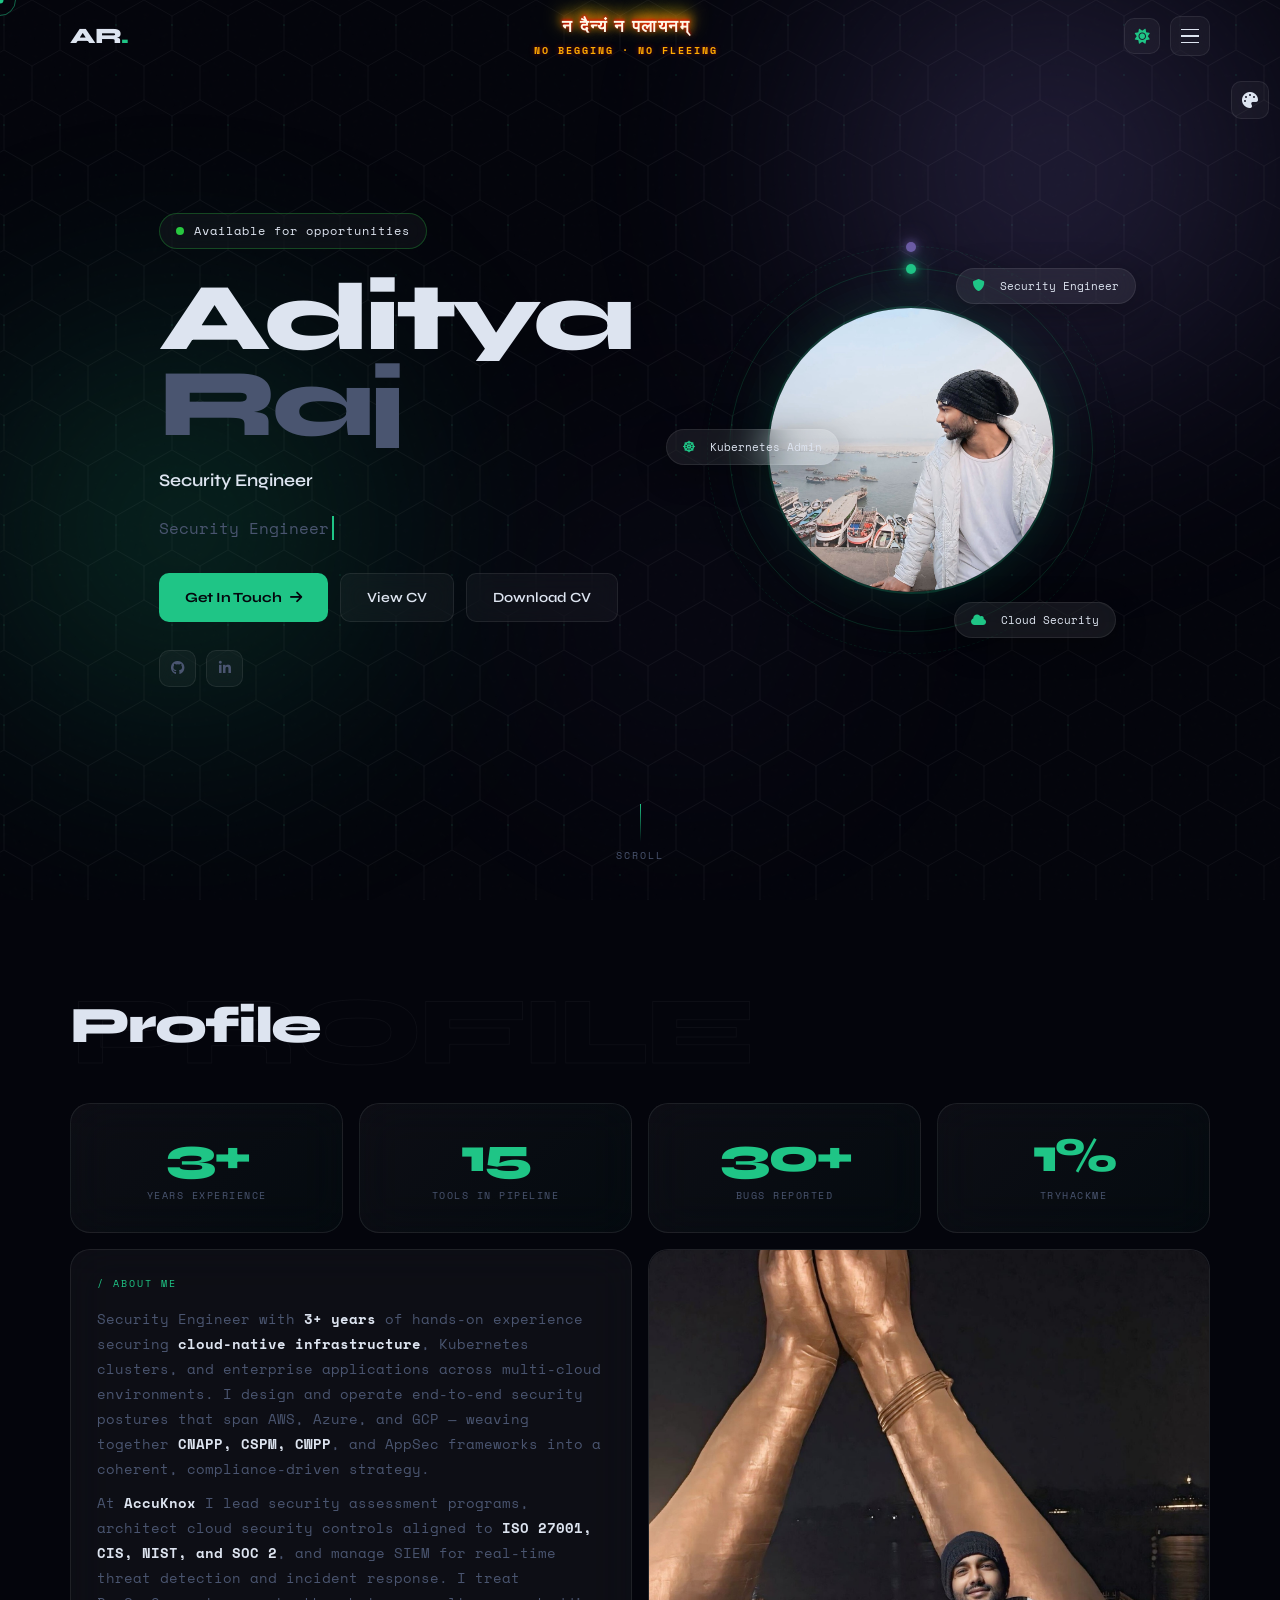
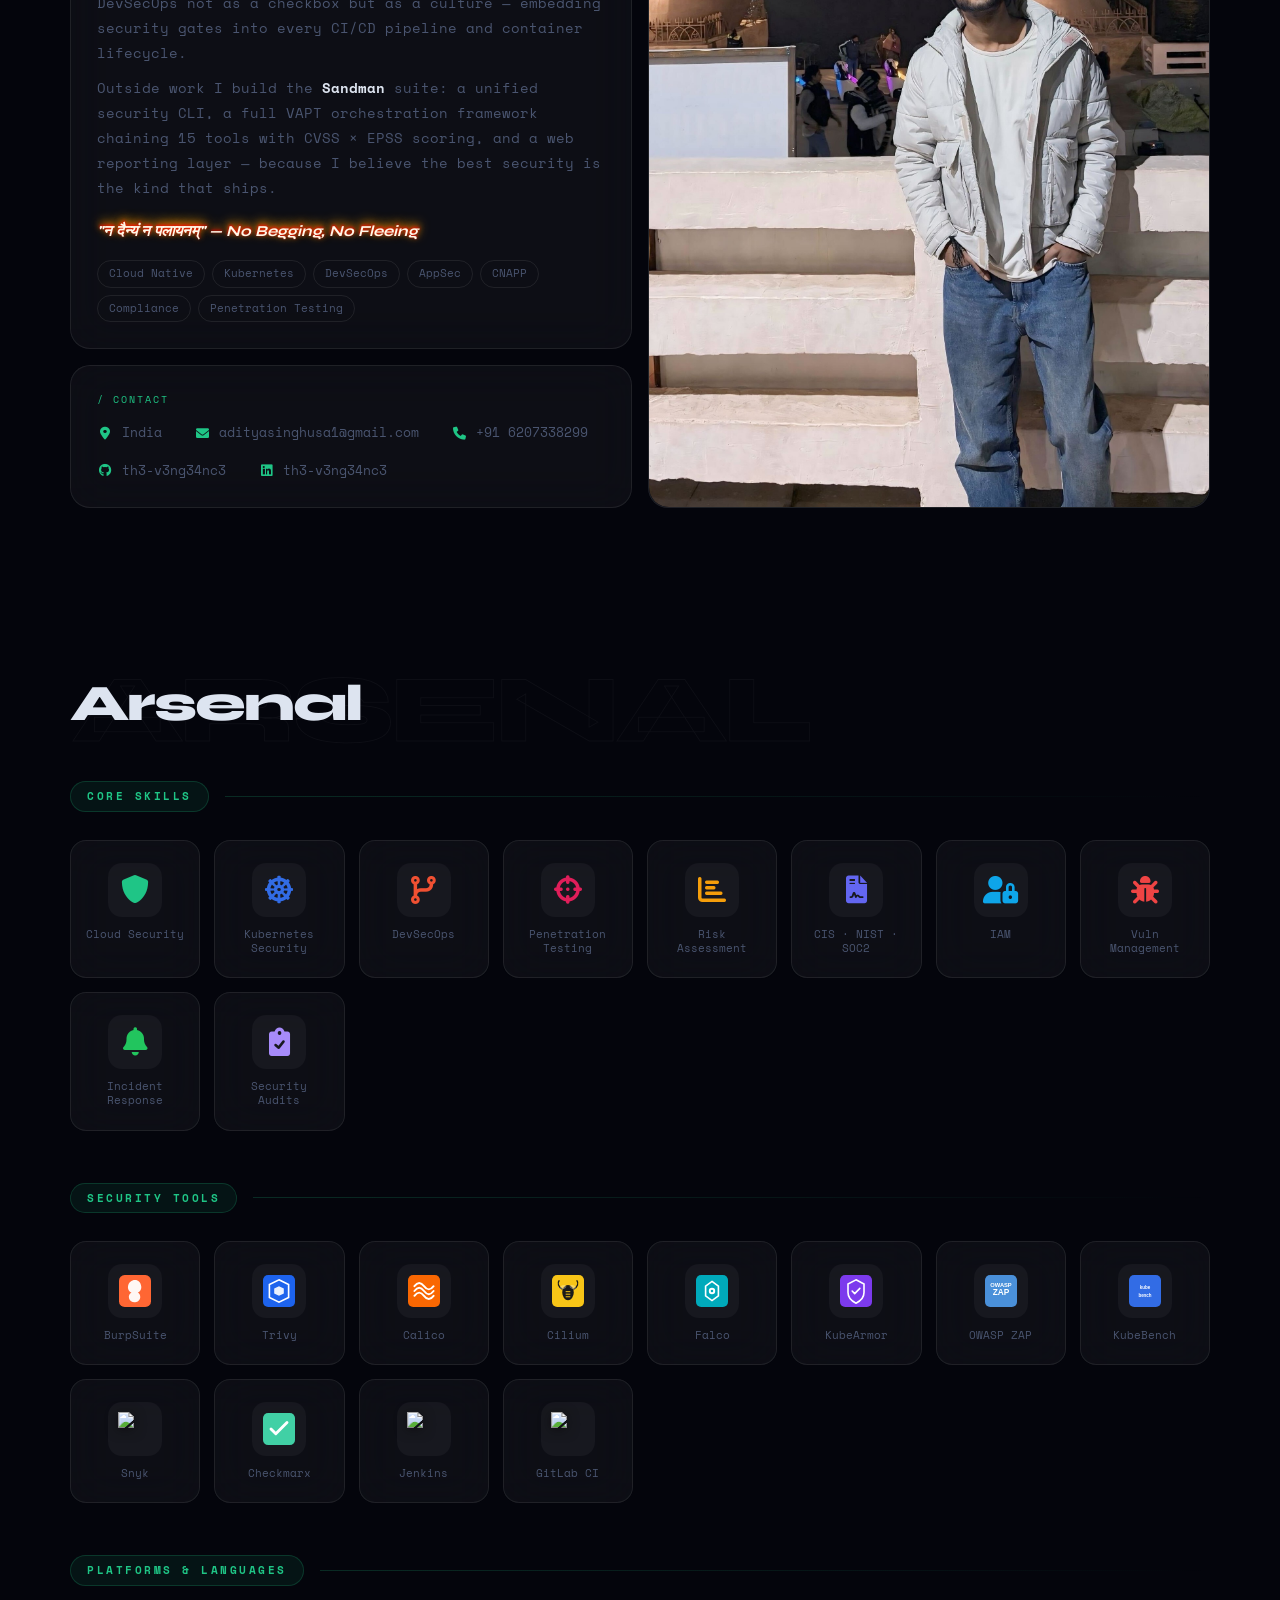
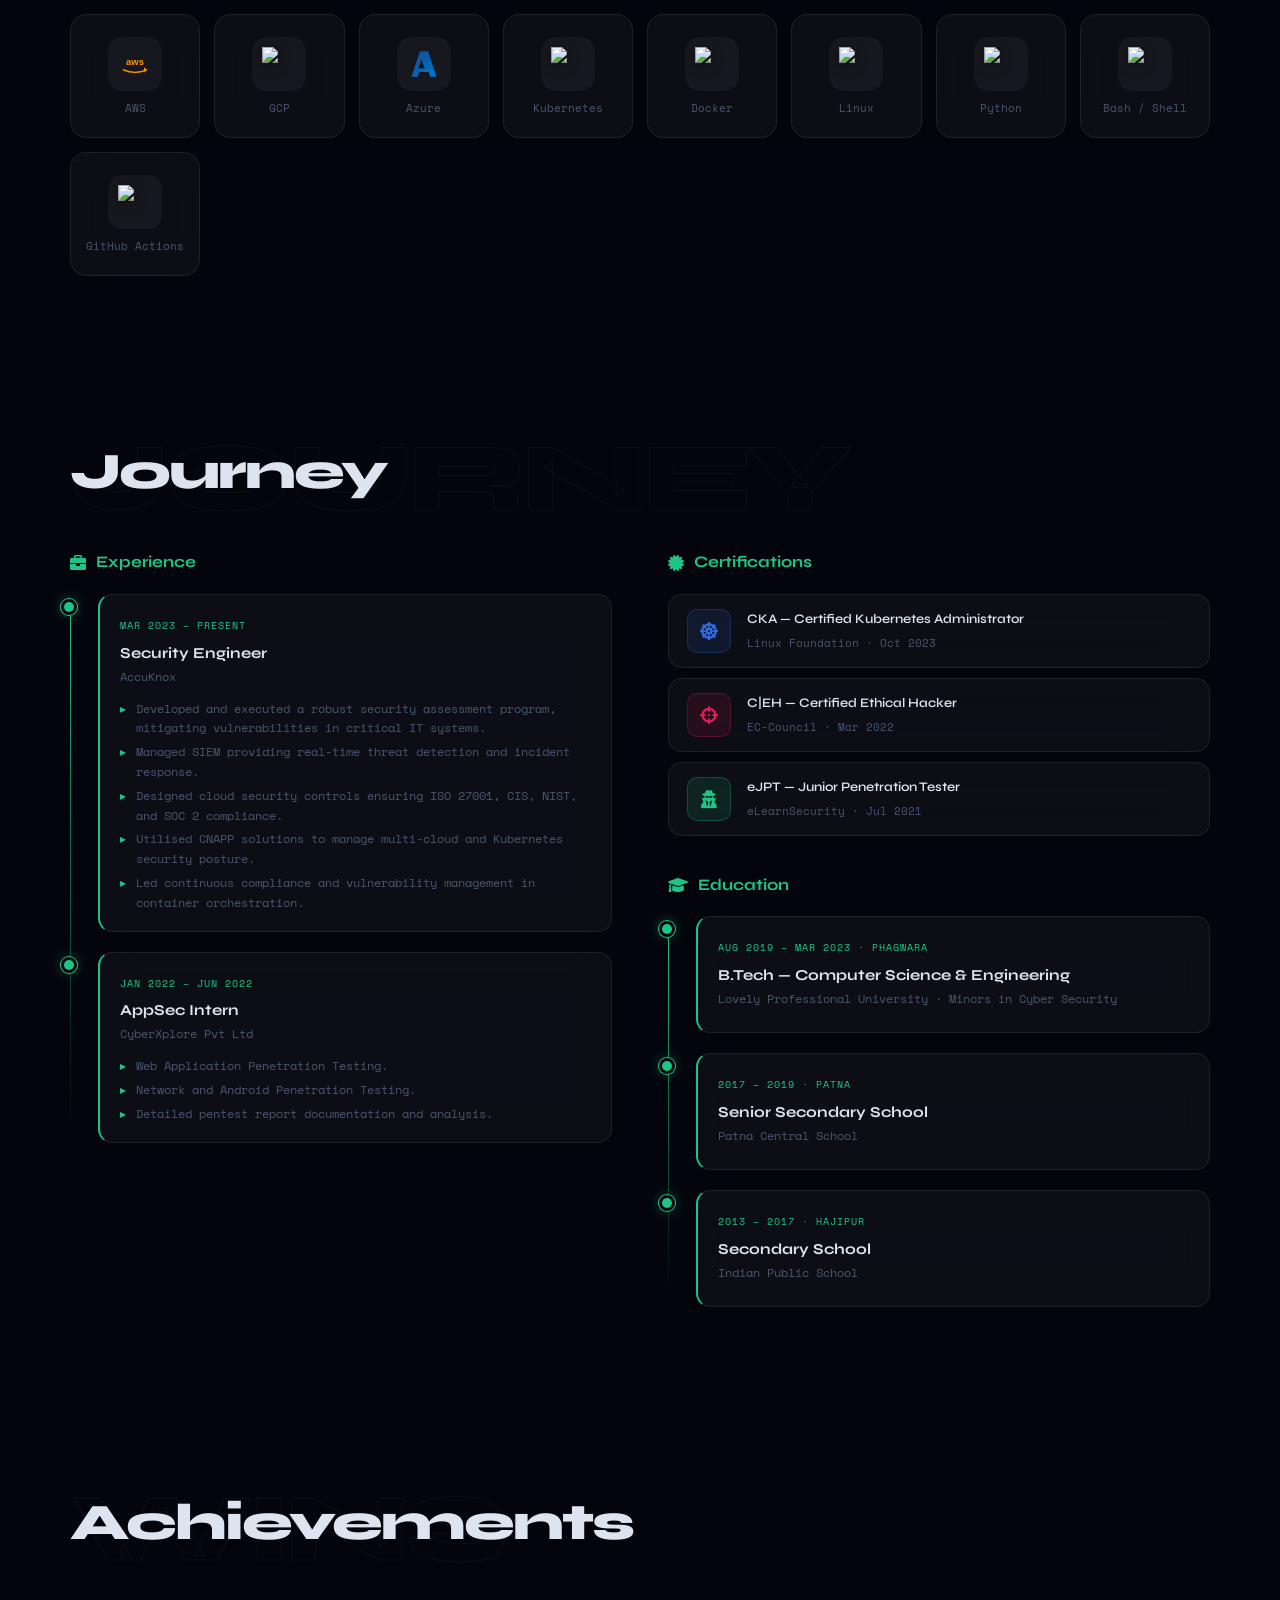
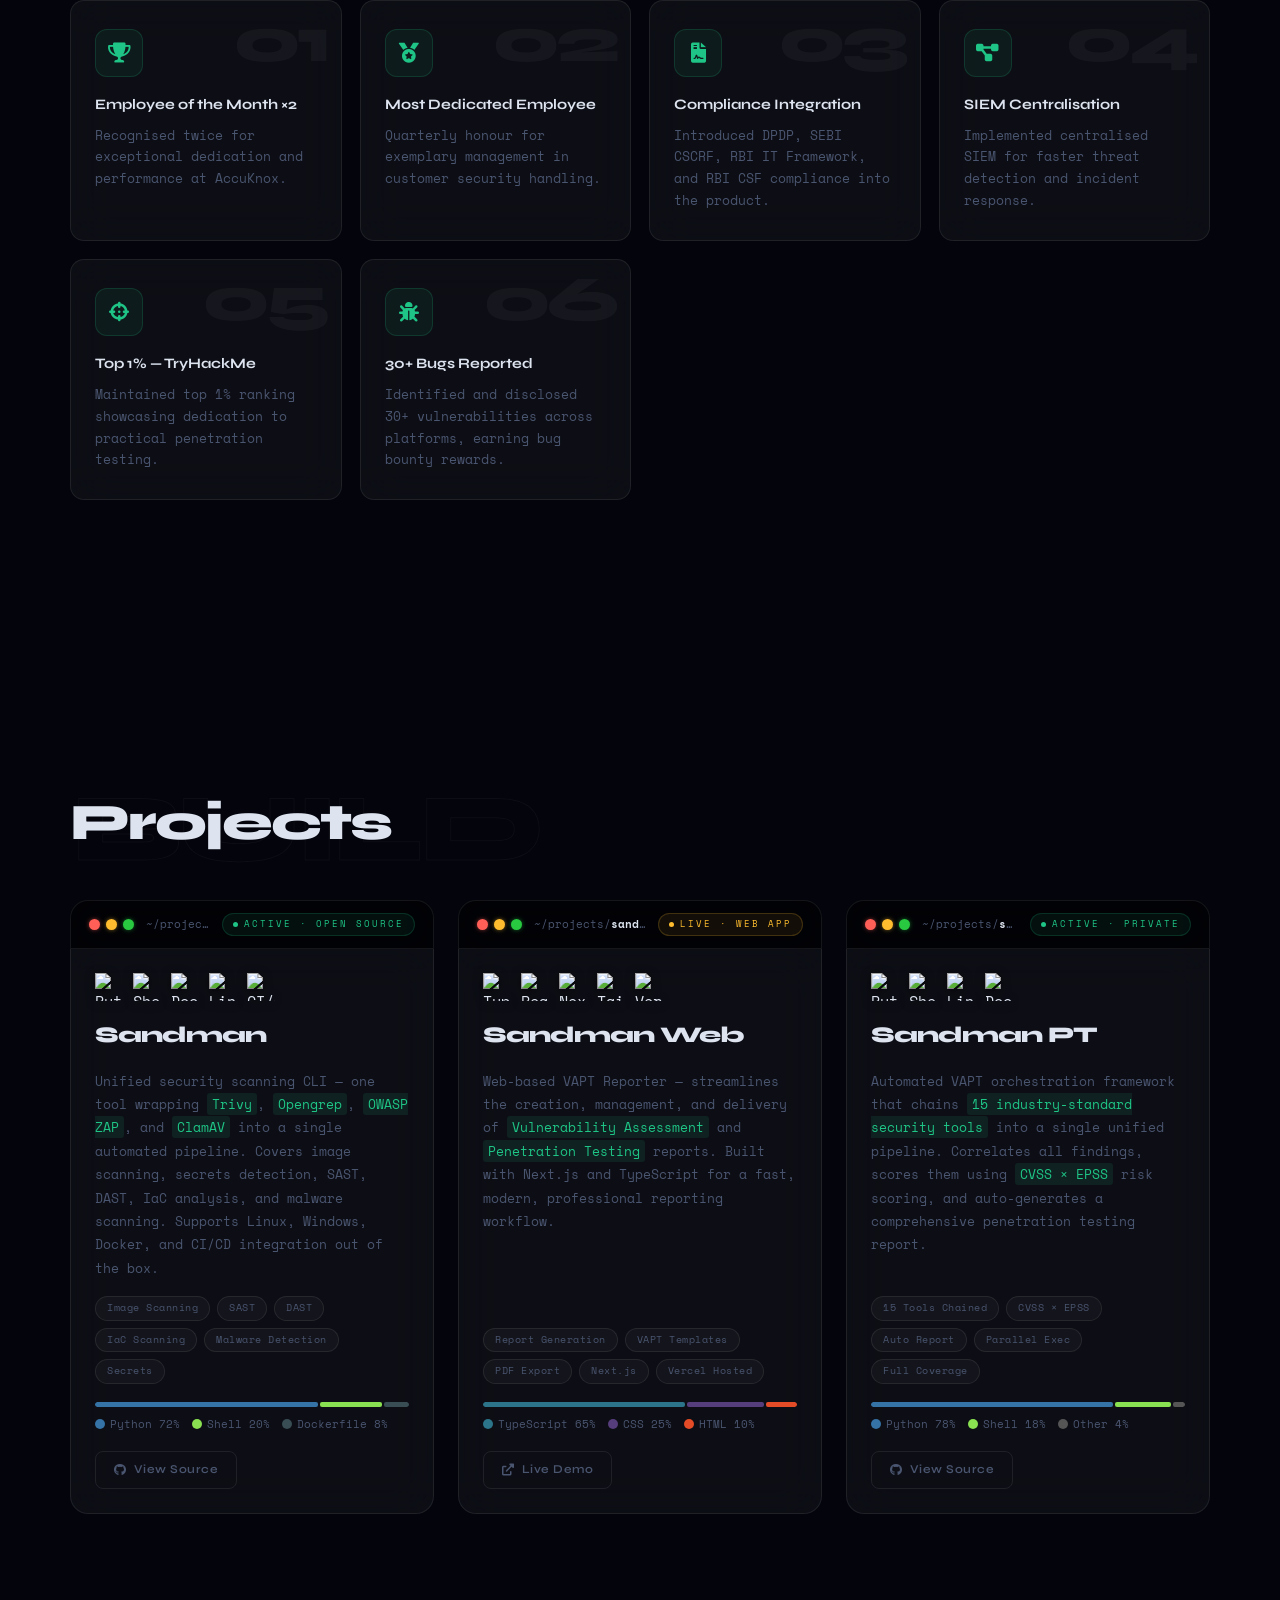
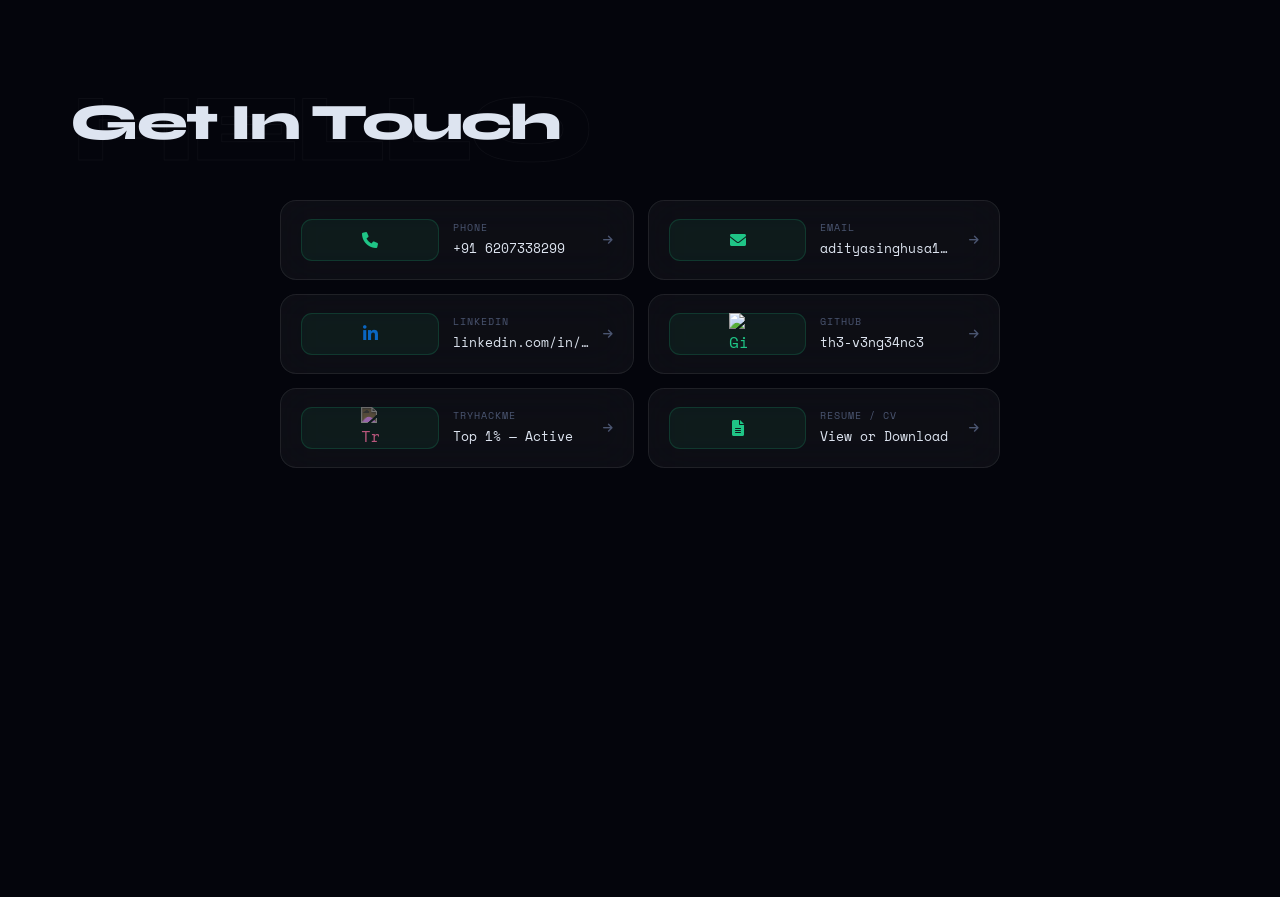
==== commit 72dccef9: "added projects" ====
--- a/index.html
+++ b/index.html
@@ -1,1062 +1,768 @@
 <!DOCTYPE html>
-<html lang="zxx">
+<html lang="en">
 <head>
-  <meta charset="utf-8">
-  <title>Aditya Raj</title>
-  <meta name="keywords" content="portfolio, portfolio website, personal portfolio template, free portfolio website templates, developer portfolio">
-  <meta name="description" content="Free Portfolio Template, Portfolio Website " />
-  <meta name="viewport" content="width=device-width,initial-scale=1.0">
-  <!-- font awesome -->
-  <link rel="stylesheet" type="text/css" href="css/font-awesome.css">
-  <!-- main css -->
-  <link rel="stylesheet" type="text/css" href="css/style.css">
-  <!-- responsive css -->
-  <link rel="stylesheet" type="text/css" href="css/responsive.css">
-   <!-- default color skin -->
-  <link rel="stylesheet" type="text/css" href="css/skins/color-1.css">
-  <!-- style switcher - for demo purposes only -->
-  <link rel="stylesheet" type="text/css" class="alternate-style" title="color-1" href="css/skins/color-1.css">
-  <link rel="stylesheet" type="text/css" class="alternate-style" title="color-2" href="css/skins/color-2.css" disabled>
-  <link rel="stylesheet" type="text/css" class="alternate-style" title="color-3" href="css/skins/color-3.css" disabled>
-  <link rel="stylesheet" type="text/css" class="alternate-style" title="color-4" href="css/skins/color-4.css" disabled>
-  <link rel="stylesheet" type="text/css" class="alternate-style" title="color-5" href="css/skins/color-5.css" disabled>
-  <link rel="stylesheet" type="text/css" href="css/style-switcher.css">
+<meta charset="utf-8">
+<title>Aditya Raj — Security Engineer</title>
+<meta name="viewport" content="width=device-width,initial-scale=1.0">
+<meta name="description" content="Aditya Raj – Security Engineer | Cloud Security | Kubernetes | AppSec | DevSecOps">
+<link rel="stylesheet" href="https://cdnjs.cloudflare.com/ajax/libs/font-awesome/6.0.0/css/all.min.css">
+<link href="https://fonts.googleapis.com/css2?family=Space+Mono:wght@400;700&family=Syne:wght@400;600;700;800&display=swap" rel="stylesheet">
+<link rel="stylesheet" href="style.css">
 </head>
 <body class="dark">
 
-  <!-- preloader start -->
-  <div class="preloader">
-      <div class="box">
-         <div></div><div></div><div></div>
-      </div>
-  </div>
-  <!-- preloader end -->
-
- <!-- header start -->
- <header class="header">
-    <div class="container">
-       <div class="row justify-content-between">
-          <div class="logo">
-             <a href="index.html">AR</a>
-          </div>
-          <div class="hamburger-btn outer-shadow hover-in-shadow">
-             <span></span>
-          </div>
-       </div>
-    </div>
- </header>
- <!-- header end -->
- 
- <!-- navigation menu start -->
- <nav class="nav-menu">
-   <div class="close-nav-menu outer-shadow hover-in-shadow">&times;</div>
-   <div class="nav-menu-inner">
-      <ul>
-          <li><a href="#home" class="link-item inner-shadow active">home</a></li>
-          <li><a href="#about" class="link-item outer-shadow hover-in-shadow">about</a></li>
-          <li><a href="#services" class="link-item outer-shadow hover-in-shadow">services</a></li>
-          <li><a href="#portfolio" class="link-item outer-shadow hover-in-shadow">Projects</a></li>
-          <li><a href="#testimonial" class="link-item outer-shadow hover-in-shadow">testimonial</a></li>
-          <li><a href="#contact" class="link-item outer-shadow hover-in-shadow">contact</a></li>
-      </ul>
-   </div>
-   <!-- copyright text -->
-   <p class="copyright-text">&copy; 2021 Aditya Raj</p>
- </nav>
- <div class="fade-out-effect">
- </div>
- <!-- navigation menu end -->
-
- <!-- home section start -->
- <section class="home-section section active" id="home">
-    <!-- effect wrap start -->
-    <div class="effect-wrap">
-       <div class="effect effect-1">
-       </div>
-       <div class="effect effect-2">
-         <div></div><div></div><div></div><div></div><div></div><div></div><div></div><div></div><div></div><div></div><div></div><div></div><div></div><div></div><div></div><div></div><div></div><div></div><div></div><div></div><div></div><div></div><div></div><div></div><div></div><div></div><div></div><div></div>
-       </div>
-       <div class="effect effect-3">
-       </div>
-       <div class="effect effect-4">
-       </div>
-       <div class="effect effect-5">
-         <div></div><div></div><div></div><div></div><div></div>
-         <div></div><div></div><div></div><div></div><div></div>
-       </div>
-    </div>
-    <!-- effect wrap end -->
-    <div class="container">
-        <div class="row full-screen align-items-center">
-           <div class="home-text">
-             <p>Hello!</p>
-             <h2>I'm Aditya Raj </h2>
-             <h1>A Hacker with a Developer Mind</h1>
-             <a href="#about" class="link-item btn-1 outer-shadow hover-in-shadow">More About Me</a>
-           </div>
-           <div class="home-img">
-              <div class="img-box inner-shadow">
-                 <img src="img/profile-pic.jpeg" class="outer-shadow" alt="profile-pic">
-              </div>
-           </div>
-        </div>
-    </div>
- </section>
- <!-- home section end -->
-
- <!-- about section start -->
- <section class="about-section section" id="about">
-    <div class="container">
-       <div class="row">
-          <div class="section-title">
-             <h2 data-heading="main info">About me</h2>
-          </div>
-       </div>
-       <div class="row">
-          <div class="about-img">
-             <div class="img-box inner-shadow">
-                <img src="img/aboutpic.jpeg" class="outer-shadow" alt="profile-pic">
-             </div>
-             <!-- social links start -->
-             <div class="social-links">
-                <a href="https://www.facebook.com/mr.rajvanshiii" class="outer-shadow hover-in-shadow"><i class="fab fa-facebook-f"></i></a>
-                <a href="https://twitter.com/_v3ng34nc3_" class="outer-shadow hover-in-shadow"><i class="fab fa-twitter"></i></a>
-                <a href="https://www.instagram.com/mr_rajvanshiii/" class="outer-shadow hover-in-shadow"><i class="fab fa-instagram"></i></a>
-                <a href="https://www.linkedin.com/in/th3-v3ng34nc3/" class="outer-shadow hover-in-shadow"><i class="fab fa-linkedin-in"></i></a>
-                <a href="https://github.com/th3-v3ng34nc3" class="outer-shadow hover-in-shadow"><i class="fab fa-github"></i></a>
-             </div>
-             <!-- social links end -->
-          </div>
-          <div class="about-info">
-             <p><span>Hola folks! This is Aditya Raj.</span>
-               <br>
-                In love with  Computer Science and Engineering, hustled from  Lovely Professional University. I am an Ethical Hacker, Front-end Web Developer, Penetration Tester, Network Administrator , Linux Administrator , Mentor .
-               
-               Apart from Bug Hunting, I have expertise in VAPT , Reverse Engineering , Thick Client Penetration Testing . I believe in knowing the code , understanding the application logics before starting the actual pentest.
-               <br> <i>&nbsp;&nbsp;&nbsp;"Know The Code To Break The Code"</i></br><b><i>"The World is full of vulnerabilities Let's exploit each one of these"</i></b>
-               <br>
-               <br>
-               <span>My experience as an enthusiast are:</span>
-            <ul style="color: rgb(176, 186, 196);">
-               <li>1. Cyber Security intern at Valeurbit Infosec. </li>
-               <li>2. Been in the Top 150 rank worldwide on Hack The Box </li>
-               <li>3. Been in the top 1% on entire Try Hack Me CTF Platform </li>
-               <li>4. Helped many Private as well as Government organisation get secure </li>
-               <li>5. Won many CTFs also created challenges for CTFs</li>
-            </ul>
-            <p style="color: rgb(176, 186, 196);">
-               <span >Interest:</span> Ethical Hacking, Web security, Operating System, Web Development, Network Security, Internet architecture.
-               <br>
-               <span>Programming Skills & Technologies:</span> Linux, Python, Java, HTML, CSS, JavaScript, Node.JS, React.JS, Bash, Express.JS, Reverse Engineering
-               <br>
-              <span>Key Skills:</span> Penetration Testing (web App | API | Mobile App | Network)           
-             </p>
-             <a href="img/cv.pdf" class="btn-1 outer-shadow hover-in-shadow">Download CV</a>
-             <a href="#contact" class="link-item btn-1 outer-shadow hover-in-shadow">Hire Me</a>
-          </div>
-       </div>
-       <!-- about tabs start -->
-       <div class="row">
-          <div class="about-tabs">
-             <span class="tab-item outer-shadow active" data-target=".skills">skills</span>
-             <span class="tab-item" data-target=".experience">Certification</span>
-             <span class="tab-item" data-target=".education">education</span>
-             <span class="tab-item" data-target=".education">experience</span>
-          </div>
-       </div>
-       <!-- about tabs end -->
-
-       <!-- skills start -->
-       <div class="row">
-          <div class="skills tab-content active">
-             <div class="row">
-                <!-- skill item start -->
-                <div class="skill-item">
-                  <p>Linux</p>
-                  <div class="progress inner-shadow">
-                     <div class="progress-bar" style="width: calc(85% - 14px)">
-                        <span>85%</span>
-                     </div>
-                  </div>
-               </div>
-               <div class="skill-item">
-                  <p>Python</p>
-                  <div class="progress inner-shadow">
-                     <div class="progress-bar" style="width: calc(75% - 14px)">
-                        <span>75%</span>
-                     </div>
-                  </div>
-               </div>
-                <div class="skill-item">
-                   <p>Amazon AWS</p>
-                   <div class="progress inner-shadow">
-                      <div class="progress-bar" style="width: calc(70% - 14px)">
-                         <span>70%</span>
-                      </div>
-                   </div>
-                </div>
-                <div class="skill-item">
-                  <p>Web App pentest</p>
-                  <div class="progress inner-shadow">
-                     <div class="progress-bar" style="width: calc(85% - 14px)">
-                        <span>85%</span>
-                     </div>
-                  </div>
-               </div>     
-               <div class="skill-item">
-                  <p>Java</p>
-                  <div class="progress inner-shadow">
-                     <div class="progress-bar" style="width: calc(85% - 14px)">
-                        <span>85%</span>
-                     </div>
-                  </div>
-               </div>
-                <div class="skill-item">
-                   <p>HTML</p>
-                   <div class="progress inner-shadow">
-                      <div class="progress-bar" style="width: calc(85% - 14px)">
-                         <span>85%</span>
-                      </div>
-                   </div>
-                </div>  
-                <div class="skill-item">
-                  <p>CSS</p>
-                  <div class="progress inner-shadow">
-                     <div class="progress-bar" style="width: calc(80% - 14px)">
-                        <span>80%</span>
-                     </div>
-                  </div>
-               </div>
-               <div class="skill-item">
-                  <p>Bash</p>
-                  <div class="progress inner-shadow">
-                     <div class="progress-bar" style="width: calc(80% - 14px)">
-                        <span>80%</span>
-                     </div>
-                  </div>
-               </div>
-               <div class="skill-item">
-                  <p>Network pentest</p>
-                  <div class="progress inner-shadow">
-                     <div class="progress-bar" style="width: calc(86% - 14px)">
-                        <span>86%</span>
-                     </div>
-                  </div>
-               </div>
-               <div class="skill-item">
-                  <p>Reverse Engineering</p>
-                  <div class="progress inner-shadow">
-                     <div class="progress-bar" style="width: calc(65% - 14px)">
-                        <span>65%</span>
-                     </div>
-                  </div>
-               </div>
-              <div class="skill-item">
-                  <p>Android App pentest</p>
-                  <div class="progress inner-shadow">
-                     <div class="progress-bar" style="width: calc(85% - 14px)">
-                        <span>85%</span>
-                     </div>
-                  </div>
-               </div>
-               <div class="skill-item">
-                  <p>Api pentest</p>
-                  <div class="progress inner-shadow">
-                     <div class="progress-bar" style="width: calc(75% - 14px)">
-                        <span>75%</span>
-                     </div>
-                  </div>
-               </div>
-             </div>
-          </div>
-       </div>
-       <!-- skills end -->
-       <!-- experience start -->
-       <div class="row">
-          <div class="experience tab-content">
-             <div class="row">
-                <div class="timeline">
-                   <div class="row">
-                      <!-- timeline item start -->
-                       <div class="timeline-item">
-                          <div class="timeline-item-inner outer-shadow">
-                            <i class="fas fa-briefcase icon"></i> 
-                          
-                             <h3>Certified Ethical Hacker</h3>
-                             <h4>by Ec-Council</h4>
-                             <img src="img/CEH.jpg" class="outer-shadow" alt="profile-pic">
-                             <p></p>
-                          </div>
-                       </div>
-                      <!-- timeline item end -->
-                      <!-- timeline item start -->
-                       <div class="timeline-item">
-                          <div class="timeline-item-inner outer-shadow">
-                             <i class="fas fa-briefcase icon"></i>
-                             
-                             <h3>eLearn Certified Junior Penetration Testing</h3>
-                             <img src="img/ejpt.jpeg" class="outer-shadow" alt="certs">
-                             
-                             <p></p>
-                          </div>
-                       </div>
-                      <!-- timeline item end -->
-                      <div class="timeline-item">
-                        <div class="timeline-item-inner outer-shadow">
-                           <i class="fas fa-briefcase icon"></i>
-                           
-                           <h3>Internship</h3>
-                           <h4>Valeurbit Infosec.</h4>
-                           <img src="img/certificate/intern.jpeg" class="outer-shadow" alt="certificate">
-                           <p></p>
-                        </div>
-                     </div>
-                      <!-- timeline item start -->
-                       <div class="timeline-item">
-                          <div class="timeline-item-inner outer-shadow">
-                             <i class="fas fa-briefcase icon"></i>
-                             
-                             <h3>Open Source Developer</h3>
-                             <h4>Hacktoberfest, DigitalOcean</h4>
-                             <img src="img/hack.jpeg" class="outer-shadow" alt="profile-pic">
-                             
-                             <p></p>
-                          </div>
-                       </div>
-                      <!-- timeline item end -->
-                      <div class="timeline-item">
-                        <div class="timeline-item-inner outer-shadow">
-                           <i class="fas fa-briefcase icon"></i>
-                          
-                           <h3>Certificate of Completion </h3>
-                           <h4>Comptia Security+</h4>
-                           <img src="img/certificate/comptia.jpg" class="outer-shadow" alt="certificate">
-                           <p></p>
-                        </div>
-                     </div>
-                      <!-- timeline item start -->
-                      <div class="timeline-item">
-                        <div class="timeline-item-inner outer-shadow">
-                           <i class="fas fa-briefcase icon"></i>
-                           
-                           <h3>Full-Stack development</h3>
-                           <h4>by Microsoft Technical Community</h4>
-                           <img src="img/certificate/fullstack.jpg" class="outer-shadow" alt="profile-pic">
-                           <p></p>
-                        </div>
-                     </div>
-                     <div class="timeline-item">
-                        <div class="timeline-item-inner outer-shadow">
-                           <i class="fas fa-briefcase icon"></i>
-                           
-                           <h3>Github and Version control</h3>
-                           <h4>by Microsoft Technical Community</h4>
-                           <img src="img/certificate/github.jpg" class="outer-shadow" alt="profile-pic">
-                           <p></p>
-                        </div>
-                     </div>
-                    <!-- timeline item end -->
-                      <div class="timeline-item">
-                        <div class="timeline-item-inner outer-shadow">
-                           <i class="fas fa-briefcase icon"></i>
-                          
-                           <h3>Certificate of Appreciation </h3>
-                           <h4></h4>Hacon's CTF 2020
-                           <img src="img/certificate/ctf.jpeg" class="outer-shadow" alt="certificate">
-                           <p></p>
-                        </div>
-                     </div>
-                     <div class="timeline-item">
-                        <div class="timeline-item-inner outer-shadow">
-                           <i class="fas fa-briefcase icon"></i>
-                           
-                           <h3></h3>External Network pentest
-                           <h4>Certificate of Completion | TCM Academy</h4>
-                           <img src="img/certificate/ex.jpg" class="outer-shadow" alt="certificate">
-                           <p></p>
-                        </div> 
-                     </div>
-                     
-                     <div class="timeline-item">
-                        <div class="timeline-item-inner outer-shadow">
-                           <i class="fas fa-briefcase icon"></i>
-                          
-                         
-                           <h3>Open Source Intelligence</h3> 
-                           <h4>Certificate of Completion | TCM Academy</h4>
-                           <br>
-                           <img src="img/certificate/osint.jpg" class="outer-shadow" alt="osint">
-                           <p></p>
-                        </div>
-                     </div>
-                     <div class="timeline-item">
-                        <div class="timeline-item-inner outer-shadow">
-                           <i class="fas fa-briefcase icon"></i>
-                          
-                           <h3>Practical Ethical Hacking </h3>
-                           <h4>Certificate of Completion | TCM Academy</h4> 
-                           <img src="img/certificate/peh.jpg" class="outer-shadow" alt="peh">
-                           
-                           <p></p>
-                        </div>
-                     </div>
-                     <div class="timeline-item">
-                        <div class="timeline-item-inner outer-shadow">
-                           <i class="fas fa-briefcase icon"></i>
-                          
-                           <h3>Linux Priviledge Escalation </h3>
-                           <h4>Certificate of Completion | TCM Academy</h4> 
-                           <img src="img/certificate/linux.jpg" class="outer-shadow" alt="linux">
-                           <p></p>
-                        </div>
-                     </div>
-                     <div class="timeline-item">
-                        <div class="timeline-item-inner outer-shadow">
-                           <i class="fas fa-briefcase icon"></i>
-                          
-                           <h3>certificate of participation</h3>
-                           <h4>Ojaswi Student Clubs - Lovely Professional University</h4> 
-                           <img src="img/certificate/web.jpg" class="outer-shadow" alt="web">
-                           
-                           <p></p>
-                        </div>
-                     </div>
-                     <div class="timeline-item">
-                        <div class="timeline-item-inner outer-shadow">
-                           <i class="fas fa-briefcase icon"></i>
-                         
-                           <h3>First CTF | Cyber Hack village 2.0 </h3>
-                           <h4>Lovely Professional University</h4> 
-                           <img src="img/certificate/1.jpg" class="outer-shadow" alt="team-pic">
-                           
-                           <p></p>
-                        </div>
-                     </div>
-                     </div>
-                   </div>
-                </div>
-             </div>
-          </div>
-       </div>
-       <!-- experience end -->
-
-       <!-- education start -->
-         <div class="row">
-          <div class="education tab-content">
-             <div class="row">
-                <div class="timeline">
-                   <div class="row">
-                      
-                     
-                      <!-- timeline item start -->
-                       <div class="timeline-item">
-                          <div class="timeline-item-inner outer-shadow">
-                             <i class="fas fa-graduation-cap icon"></i>
-                             <span>2019 - 2023</span>
-                             <h3>BTech Field Of Study Computer Science</h3>
-                             <h4>minors in Cyber Security</h4>
-                             <p>Lovely Professional University</p>
-                          </div>
-                       </div>
-
-                      <!-- timeline item end -->
-                       
-                      <!-- timeline item start -->
-                      <div class="timeline-item">
-                        <div class="timeline-item-inner outer-shadow">
-                           <i class="fas fa-graduation-cap icon"></i>
-                           <span>2017 - 2019</span>
-                           <h3>Senior Secondary School</h3>
-                           <p>Patna Central School</p>
-                        </div>
-                     </div>
-                     
-                    <!-- timeline item end -->
-                      <!-- timeline item start -->
-                      <div class="timeline-item">
-                        <div class="timeline-item-inner outer-shadow">
-                           <i class="fas fa-graduation-cap icon"></i>
-                           <span> - 2017</span>
-                           <h3>High School </h3>
-                           <p>Indian Public School</p>
-                        </div>
-                     </div>
-                     
-                    <!-- timeline item end --> 
-                    
-                   </div>
-                </div>
-             </div>
-          </div>
-       </div>
-       <!-- education end -->
-    </div>
- </section>
- <!-- about section end -->
-
- <!-- service section start -->
- <section class="service-section section" id="services">
-    <div class="container">
-       <div class="row">
-          <div class="section-title">
-             <h2 data-heading="Services">What I do</h2>
-          </div>
-       </div>
-       <div class="row">
-         <!-- service item start -->
-         <div class="service-item">
-            <div class="service-item-inner outer-shadow">
-                <div class="icon inner-shadow">
-                  <i class="fas fa-user-secret"></i>
-                </div>
-                <h3>Penetration Testing</h3>
-                <p></p>
-            </div>
-         </div>
-         <!-- service item end -->
-         <!-- service item start -->
-         <div class="service-item">
-            <div class="service-item-inner outer-shadow">
-                <div class="icon inner-shadow">
-                  <i class="fas fa-bug"></i>
-                </div>
-                <h3>Bug Hunting</h3>
-                <p></p>
-            </div>
-         </div>
-         <!-- service item end -->
-         <!-- service item start -->
-         <div class="service-item">
-            <div class="service-item-inner outer-shadow">
-                <div class="icon inner-shadow">
-                   <i class="fas fa-laptop-code"></i>
-                </div>
-                <h3>web development</h3>
-                <p></p>
-            </div>
-         </div>
-         <!-- service item end -->
-         <!-- service item start -->
-         <div class="service-item">
-            <div class="service-item-inner outer-shadow">
-                <div class="icon inner-shadow">
-                  <i class="fas fa-broadcast-tower"></i>
-                </div>
-                <h3>Network Security</h3>
-                <p></p>
-            </div>
-         </div>
-         <!-- service item end -->
-         <!-- service item start -->
-         <div class="service-item">
-            <div class="service-item-inner outer-shadow">
-                <div class="icon inner-shadow">
-                  <i class="fas fa-key"></i>
-                </div>
-                <h3>Reverse Engineering</h3>
-                <p></p>
-            </div>
-         </div>
-         <!-- service item end -->
-         <!-- service item start -->
-         <div class="service-item">
-            <div class="service-item-inner outer-shadow">
-                <div class="icon inner-shadow">
-                  <i class="fas fa-flag"></i>
-                </div>
-                <h3>CTF Player</h3>
-                <p></p>
-            </div>
-         </div>
-         <!-- service item end -->
-         
-         <!-- service item start -->
-         <div class="service-item">
-            <div class="service-item-inner outer-shadow">
-                <div class="icon inner-shadow">
-                   <i class="fas fa-bullhorn"></i>
-                </div>
-                <h3>Mentor</h3>
-                <p></p>
-            </div>
-         </div>
-         <!-- service item end -->
-       </div>
-    </div>
- </section>
- <!-- service section end -->
-
- <!-- portfolio section start -->
- <section class="portfolio-section section" id="portfolio">
-    <div class="container">
-       <div class="row">
-          <div class="section-title">
-             <h2 data-heading="Project">Latest Works</h2>
-          </div>
-       </div>
-       <!-- portfolio filter start -->
-       <div class="row">
-          <div class="portfolio-filter">
-             <span class="filter-item outer-shadow active" data-target="all">all</span>
-             <span class="filter-item" data-target="Python">Python</span>
-             <span class="filter-item" data-target="website">Web</span>
-             <span class="filter-item" data-target="photoshop">Script</span>
-            
-          </div>
-       </div>
-       <!-- portfolio filter end -->
-
-       <!-- portfolio items start -->
-       <div class="row portfolio-items">
-          <!-- portfolio item start -->
-          <div class="portfolio-item" data-category="website">
-            <div class="portfolio-item-inner outer-shadow">
-               <div class="portfolio-item-img">
-                  <img src="img/portfolio/large/project-1/1.png" alt="portfolio" 
-                  data-screenshots="img/portfolio/large/project-1/3.png,
-             
-                  img/portfolio/large/project-1/4.png, img/portfolio/large/project-1/5.png">
-                  <!-- view project btn -->
-                  <span class="view-project">view project</span>
-               </div>
-               <p class="portfolio-item-title">Hair Salon Website</p>
-               <!-- portfolio item details start -->
-               <div class="portfolio-item-details">
-                  <div class="row">
-                     <div class="description">
-                       <h3>Project Brief:</h3>
-                       <p>Stack : HTML, CSS, Javascript</p>
-                       <p>It is a website made for the hair salon online customers booking and feedbacks. It allows users to view products , designs along with their pricing that will help them choose their desire hair cut.
-                       </p>
-                     </div>
-                     <div class="info">
-                       <h3>Project info</h3>
-                       <ul>
-                          <li>Year - <span>2020</span></li>
-                      
-                          <li>Tools - <span>VS-Code , HTML, CSS, JavaScript </span></li>
-                          <li>Github Link <span><a href="https://github.com/th3-v3ng34nc3/salon">https://github.com/th3-v3ng34nc3/salon</a></span></li>
-                       </ul>
-                     </div>
-                  </div>
-               </div>
-               <!-- portfolio item details end -->
-            </div>
-         </div>
-        <!-- portfolio item end -->
-          <!-- portfolio item start -->
-          <div class="portfolio-item" data-category="python">
-            <div class="portfolio-item-inner outer-shadow">
-               <div class="portfolio-item-img">
-                  <img src="img/portfolio/large/project-2/1.jpeg" alt="portfolio" 
-                  data-screenshots="img/portfolio/large/project-2/1.jpeg">
-                  <!-- view project btn -->
-                  <span class="view-project">view project</span>
-               </div>
-               <p class="portfolio-item-title">DDOS Script</p>
-               <!-- portfolio item details start -->
-               <div class="portfolio-item-details">
-                  <div class="row">
-                     <div class="description">
-                       <h3>Project Brief:</h3>
-                       <p> A Script written in python for learning purposes, it works on a princile of network overloading via continuous request to a server </p>
-                     </div>
-                     <div class="info">
-                       <h3>Project info</h3>
-                       <ul>
-                          <li>Year - <span>2021</span></li>
-                      
-                          <li>Tools - <span>Python </span></li>
-                          <li>Github Link <span><a href="#">https://github.com/th3-v3ng34nc3/DDOS_Script</a></span></li>
-                       </ul>
-                     </div>
-                  </div>
-               </div>
-               <!-- portfolio item details end -->
-            </div>
-         </div>
-        <!-- portfolio item end -->
-        <!-- portfolio item start -->
-        <div class="portfolio-item" data-category="Python">
-         <div class="portfolio-item-inner outer-shadow">
-            <div class="portfolio-item-img">
-               <img src="img/portfolio/large/project-3/todo.jpeg" alt="to-do" 
-               data-screenshots="img/portfolio/large/project-3/todo.jpeg">
-               <!-- view project btn -->
-               <span class="view-project">view project</span>
-            </div>
-            <p class="portfolio-item-title">Port Scanner</p>
-            <!-- portfolio item details start -->
-            <div class="portfolio-item-details">
-               <div class="row">
-                  <div class="description">
-                    <h3>Project Brief:</h3>
-                    <p>Port Scanner basically discovers all the open ports present in a IP address.</p>
-                  </div>
-                  <div class="info">
-                    <h3>Project info</h3>
-                    <ul>
-                       <li>Year - <span>2021</span></li>
-                   
-                       <li>Tools - <span>Python , Socket-Module</span></li>
-                       <li>Github Link <span><a href="https://github.com/th3-v3ng34nc3/PortScanner">https://github.com/th3-v3ng34nc3/PortScanner-</a></span></li>
-                    </ul>
-                  </div>
-               </div>
-            </div>
-            <!-- portfolio item details end -->
-         </div>
-      </div>
-     <!-- portfolio item end -->
-     <!-- portfolio item start -->
-     <div class="portfolio-item" data-category="Python">
-      <div class="portfolio-item-inner outer-shadow">
-         <div class="portfolio-item-img">
-            <img src="img/portfolio/large/project-4/weatherapp.jpeg" alt="portfolio" 
-            data-screenshots="img/portfolio/large/project-4/weatherapp.jpeg,
-       
-            img/portfolio/large/project-7/5.png">
-            <!-- view project btn -->
-            <span class="view-project">view project</span>
-         </div>
-         <p class="portfolio-item-title">Weather App</p>
-         <!-- portfolio item details start -->
-         <div class="portfolio-item-details">
-            <div class="row">
-               <div class="description">
-                 <h3>Project Brief:</h3>
-                 <p>This is an Android Weather application which fetches the data using API and further provides the current weather data. </p>
-               </div>
-               <div class="info">
-                 <h3>Project info</h3>
-                 <ul>
-                    <li>Year - <span>2020</span></li>
-                
-                    <li>Tools - <span>Java, Android, API </span></li>
-                    <li>Github Link <span><a href="https://github.com/bose07/WeatherAPP---Kotlin-">https://github.com/bose07/WeatherAPP---Kotlin-</a></span></li>
-                 </ul>
-               </div>
-            </div>
-         </div>
-         <!-- portfolio item details end -->
-      </div>
-   </div>
-  <!-- portfolio item end -->
-  <!-- portfolio item start -->
-  <div class="portfolio-item" data-category="Python">
-   <div class="portfolio-item-inner outer-shadow">
-      <div class="portfolio-item-img">
-         <img src="img/portfolio/large/project-5/1.jpeg" alt="bottleapp" 
-         data-screenshots="img/portfolio/large/project-5/1.jpeg">
-         <!-- view project btn -->
-         <span class="view-project">view project</span>
-      </div>
-      <p class="portfolio-item-title">Truth and Dare App</p>
-      <!-- portfolio item details start -->
-      <div class="portfolio-item-details">
-         <div class="row">
-            <div class="description">
-              <h3>Project Brief:</h3>
-              <p>This is a single activity application which can be used to play the Truth and Dare game. The spinning of the bottle will decide the person who will be playing first.</p>
-            </div>
-            <div class="info">
-              <h3>Project info</h3>
-              <ul>
-                 <li>Year - <span>2020</span></li>
-             
-                 <li>Tools - <span>Java, Android </span></li>
-                 <li>Github Link <span><a href="https://github.com/bose07/WeatherAPP---Kotlin-">https://github.com/bose07/WeatherAPP---Kotlin-</a></span></li>
+<div class="site-bg">
+  <div class="grid-bg"></div>
+  <div class="orb orb1"></div>
+  <div class="orb orb2"></div>
+  <div class="orb orb3"></div>
+</div>
+
+<div class="c-dot" id="cdot"></div>
+<div class="c-ring" id="cring"></div>
+
+<div id="preloader">
+  <div class="pre-inner">
+    <div class="pre-text" id="preText"></div>
+    <div class="pre-bar"><div class="pre-fill"></div></div>
+  </div>
+</div>
+
+<header class="hdr" id="hdr">
+  <div class="wrap">
+    <div class="logo">AR<span>.</span></div>
+    <div class="shloka-wrap">
+      <div class="shloka">न दैन्यं न पलायनम्</div>
+      <div class="shloka-meaning">No Begging · No Fleeing</div>
+    </div>
+    <div class="hdr-right">
+      <div class="mode-tog" id="modeBtn" title="Toggle Light/Dark">
+        <i class="fas fa-sun" id="modeIcon"></i>
+      </div>
+      <div class="ham" id="hamBtn" aria-label="Menu"><i></i><i></i><i></i></div>
+    </div>
+  </div>
+</header>
+
+<div class="overlay" id="overlay"></div>
+<nav class="nav" id="navEl">
+  <div class="nav-close" id="navClose">&times;</div>
+  <ul>
+    <li><a href="#home"         class="nl on">Home</a></li>
+    <li><a href="#about"        class="nl">About</a></li>
+    <li><a href="#arsenal"      class="nl">Arsenal</a></li>
+    <li><a href="#experience"   class="nl">Experience</a></li>
+    <li><a href="#achievements" class="nl">Achievements</a></li>
+    <li><a href="#projects"     class="nl">Projects</a></li>
+    <li><a href="#contact"      class="nl">Contact</a></li>
+    <li><a href="img/cv.html"   class="nl nl-cv" target="_blank">View CV ↗</a></li>
+  </ul>
+  <p class="nav-copy">&copy; 2026 Aditya Raj</p>
+</nav>
+<div class="fade-fx" id="fadeFx"></div>
+
+<!-- ═══════════════════════════════════════
+     HOME
+═══════════════════════════════════════ -->
+<section class="sec home" id="home">
+  <div class="wrap h-wrap">
+    <div class="h-text">
+      <div class="avail-badge">
+        <span class="avail-dot"></span>Available for opportunities
+      </div>
+      <h1 class="h-name">
+        <div class="ln"><span>Aditya</span></div>
+        <div class="ln"><span>Raj</span></div>
+      </h1>
+      <div class="h-role">
+        <span class="role-title">Security Engineer</span>
+      </div>
+      <div class="tw-wrap"><span class="tw" id="twEl"></span></div>
+      <div class="h-btns">
+        <a href="#contact" class="btn-p nl">Get In Touch <i class="fas fa-arrow-right"></i></a>
+        <a href="img/cv.html" class="btn-o" target="_blank">View CV</a>
+        <a href="img/cv.pdf" class="btn-o" download>Download CV</a>
+      </div>
+      <div class="soc-row">
+        <a href="https://github.com/th3-v3ng34nc3" target="_blank" title="GitHub"><i class="fab fa-github"></i></a>
+        <a href="https://www.linkedin.com/in/th3-v3ng34nc3/" target="_blank" title="LinkedIn"><i class="fab fa-linkedin-in"></i></a>
+      </div>
+    </div>
+
+    <div class="h-visual">
+      <div class="orbit-ring or1"></div>
+      <div class="orbit-ring or2"></div>
+      <div class="img-wrap">
+        <img src="img/IMG_3728.jpg" alt="Aditya Raj">
+      </div>
+      <div class="float-chip fc1"><i class="fas fa-shield-alt"></i>&nbsp;Security Engineer</div>
+      <div class="float-chip fc2"><i class="fas fa-dharmachakra"></i>&nbsp;Kubernetes Admin</div>
+      <div class="float-chip fc3"><i class="fas fa-cloud"></i>&nbsp;Cloud Security</div>
+    </div>
+  </div>
+  <div class="scroll-hint"><div class="line"></div><span>scroll</span></div>
+</section>
+
+<!-- ═══════════════════════════════════════
+     ABOUT — BENTO
+═══════════════════════════════════════ -->
+<section class="sec" id="about">
+  <div class="wrap">
+    <div class="sec-title rv"><h2 data-bg="PROFILE">Profile</h2></div>
+    <div class="bento rv">
+      <!-- Stats row first -->
+      <div class="bento-card b-stat rv">
+        <div class="stat-num" data-count="3" data-suffix="+">0</div>
+        <div class="stat-lbl">Years Experience</div>
+      </div>
+      <div class="bento-card b-stat rv">
+        <div class="stat-num" data-count="15">0</div>
+        <div class="stat-lbl">Tools in Pipeline</div>
+      </div>
+      <div class="bento-card b-stat rv">
+        <div class="stat-num" data-count="30" data-suffix="+">0</div>
+        <div class="stat-lbl">Bugs Reported</div>
+      </div>
+      <div class="bento-card b-stat rv">
+        <div class="stat-num" data-prefix="Top ">1%</div>
+        <div class="stat-lbl">TryHackMe</div>
+      </div>
+      <!-- Bio: left column, row 2 -->
+      <div class="bento-card b-bio">
+        <div class="b-label">/ about me</div>
+        <p>Security Engineer with <strong>3+ years</strong> of hands-on experience securing <strong>cloud-native infrastructure</strong>, Kubernetes clusters, and enterprise applications across multi-cloud environments. I design and operate end-to-end security postures that span AWS, Azure, and GCP — weaving together <strong>CNAPP, CSPM, CWPP</strong>, and AppSec frameworks into a coherent, compliance-driven strategy.</p>
+        <p style="margin-top:10px;">At <strong>AccuKnox</strong> I lead security assessment programs, architect cloud security controls aligned to <strong>ISO 27001, CIS, NIST, and SOC 2</strong>, and manage SIEM for real-time threat detection and incident response. I treat DevSecOps not as a checkbox but as a culture — embedding security gates into every CI/CD pipeline and container lifecycle.</p>
+        <p style="margin-top:10px;">Outside work I build the <strong>Sandman</strong> suite: a unified security CLI, a full VAPT orchestration framework chaining 15 tools with CVSS × EPSS scoring, and a web reporting layer — because I believe the best security is the kind that ships.</p>
+        <div class="b-quote">"न दैन्यं न पलायनम्" — No Begging, No Fleeing</div>
+        <div class="b-tags">
+          <span>Cloud Native</span><span>Kubernetes</span><span>DevSecOps</span>
+          <span>AppSec</span><span>CNAPP</span><span>Compliance</span><span>Penetration Testing</span>
+        </div>
+      </div>
+      <!-- Photo: right column, spans rows 2 & 3 -->
+      <div class="bento-card b-photo rv">
+        <img src="img/IMG_3836.jpg" alt="Aditya Raj">
+      </div>
+      <!-- Contact: bottom-left (below bio) -->
+      <div class="bento-card b-contact rv">
+        <div class="b-label">/ contact</div>
+        <ul class="b-cinfo">
+          <li><i class="fas fa-map-marker-alt"></i>India</li>
+          <li><i class="fas fa-envelope"></i>adityasinghusa1@gmail.com</li>
+          <li><i class="fas fa-phone"></i>+91 6207338299</li>
+          <li><i class="fab fa-github"></i>th3-v3ng34nc3</li>
+          <li><i class="fab fa-linkedin"></i>th3-v3ng34nc3</li>
+        </ul>
+      </div>
+    </div>
+  </div>
+</section>
+
+<!-- ═══════════════════════════════════════
+     ARSENAL — TABBED TECH GRID
+═══════════════════════════════════════ -->
+<section class="sec" id="arsenal">
+  <div class="wrap">
+    <div class="sec-title rv"><h2 data-bg="ARSENAL">Arsenal</h2></div>
+
+    <!-- Core Skills -->
+    <div class="ar-group rv">
+    <div class="ar-group-title"><span>Core Skills</span></div>
+    <div class="ar-panel" id="tab-skills">
+      <div class="tech-grid">
+        <div class="tech-item rv"><div class="tech-ico" style="color:#1fc586"><i class="fas fa-shield-alt"></i></div><span>Cloud Security</span></div>
+        <div class="tech-item rv"><div class="tech-ico" style="color:#326ce5"><i class="fas fa-dharmachakra"></i></div><span>Kubernetes Security</span></div>
+        <div class="tech-item rv"><div class="tech-ico" style="color:#f05032"><i class="fas fa-code-branch"></i></div><span>DevSecOps</span></div>
+        <div class="tech-item rv"><div class="tech-ico" style="color:#e01e5a"><i class="fas fa-crosshairs"></i></div><span>Penetration Testing</span></div>
+        <div class="tech-item rv"><div class="tech-ico" style="color:#f59e0b"><i class="fas fa-chart-bar"></i></div><span>Risk Assessment</span></div>
+        <div class="tech-item rv"><div class="tech-ico" style="color:#6366f1"><i class="fas fa-file-contract"></i></div><span>CIS · NIST · SOC2</span></div>
+        <div class="tech-item rv"><div class="tech-ico" style="color:#0ea5e9"><i class="fas fa-user-lock"></i></div><span>IAM</span></div>
+        <div class="tech-item rv"><div class="tech-ico" style="color:#ef4444"><i class="fas fa-bug"></i></div><span>Vuln Management</span></div>
+        <div class="tech-item rv"><div class="tech-ico" style="color:#22c55e"><i class="fas fa-bell"></i></div><span>Incident Response</span></div>
+        <div class="tech-item rv"><div class="tech-ico" style="color:#a78bfa"><i class="fas fa-clipboard-check"></i></div><span>Security Audits</span></div>
+      </div>
+    </div>
+    </div><!-- /ar-group skills -->
+
+    <!-- Security Tools -->
+    <div class="ar-group rv">
+    <div class="ar-group-title"><span>Security Tools</span></div>
+    <div class="ar-panel" id="tab-tools">
+      <div class="tech-grid">
+
+        <!-- BurpSuite — official orange flame mark SVG -->
+        <div class="tech-item rv">
+          <div class="tech-ico ti-img">
+            <svg width="32" height="32" viewBox="0 0 512 512" xmlns="http://www.w3.org/2000/svg">
+              <rect width="512" height="512" rx="90" fill="#FF6633"/>
+              <path d="M256 80 C200 80 155 120 145 175 C135 230 165 265 200 280 C170 295 150 330 160 370 C172 415 215 440 260 435 C305 430 340 395 340 350 C340 320 325 295 300 280 C335 265 365 230 355 175 C345 120 312 80 256 80Z" fill="white" opacity="0.95"/>
+            </svg>
+          </div><span>BurpSuite</span>
+        </div>
+
+        <!-- Trivy — Aqua Security official icon -->
+        <div class="tech-item rv">
+          <div class="tech-ico ti-img">
+            <svg width="32" height="32" viewBox="0 0 100 100" xmlns="http://www.w3.org/2000/svg">
+              <rect width="100" height="100" rx="16" fill="#1D63ED"/>
+              <path d="M50 15 L80 30 L80 70 L50 85 L20 70 L20 30Z" fill="none" stroke="white" stroke-width="5"/>
+              <path d="M35 42 L50 35 L65 42 L65 58 L50 65 L35 58Z" fill="white" opacity="0.9"/>
+            </svg>
+          </div><span>Trivy</span>
+        </div>
+
+        <!-- Calico — Tigera official icon -->
+        <div class="tech-item rv">
+          <div class="tech-ico ti-img">
+            <svg width="32" height="32" viewBox="0 0 100 100" xmlns="http://www.w3.org/2000/svg">
+              <rect width="100" height="100" rx="16" fill="#F96702"/>
+              <path d="M20 50 Q35 30 50 50 Q65 70 80 50" stroke="white" stroke-width="6" fill="none" stroke-linecap="round"/>
+              <path d="M20 35 Q35 15 50 35 Q65 55 80 35" stroke="white" stroke-width="6" fill="none" stroke-linecap="round"/>
+              <path d="M20 65 Q35 45 50 65 Q65 85 80 65" stroke="white" stroke-width="6" fill="none" stroke-linecap="round"/>
+            </svg>
+          </div><span>Calico</span>
+        </div>
+
+        <!-- Cilium — official bee icon colors -->
+        <div class="tech-item rv">
+          <div class="tech-ico ti-img">
+            <svg width="32" height="32" viewBox="0 0 100 100" xmlns="http://www.w3.org/2000/svg">
+              <rect width="100" height="100" rx="16" fill="#F8C517"/>
+              <ellipse cx="50" cy="55" rx="18" ry="24" fill="#1a1a1a"/>
+              <path d="M32 44 C20 38 16 25 22 18" stroke="#1a1a1a" stroke-width="4" fill="none" stroke-linecap="round"/>
+              <path d="M68 44 C80 38 84 25 78 18" stroke="#1a1a1a" stroke-width="4" fill="none" stroke-linecap="round"/>
+              <ellipse cx="35" cy="38" rx="10" ry="6" fill="white" opacity="0.3" transform="rotate(-20 35 38)"/>
+              <ellipse cx="65" cy="38" rx="10" ry="6" fill="white" opacity="0.3" transform="rotate(20 65 38)"/>
+              <path d="M44 52 L56 52 M44 60 L56 60 M44 68 L56 68" stroke="#F8C517" stroke-width="3" stroke-linecap="round"/>
+            </svg>
+          </div><span>Cilium</span>
+        </div>
+
+        <!-- Falco — Sysdig Falco icon -->
+        <div class="tech-item rv">
+          <div class="tech-ico ti-img">
+            <svg width="32" height="32" viewBox="0 0 100 100" xmlns="http://www.w3.org/2000/svg">
+              <rect width="100" height="100" rx="16" fill="#00AABB"/>
+              <path d="M50 20 L70 35 L70 65 L50 80 L30 65 L30 35Z" fill="none" stroke="white" stroke-width="5"/>
+              <circle cx="50" cy="50" r="10" fill="white"/>
+              <circle cx="50" cy="50" r="4" fill="#00AABB"/>
+            </svg>
+          </div><span>Falco</span>
+        </div>
+
+        <!-- KubeArmor — icon -->
+        <div class="tech-item rv">
+          <div class="tech-ico ti-img">
+            <svg width="32" height="32" viewBox="0 0 100 100" xmlns="http://www.w3.org/2000/svg">
+              <rect width="100" height="100" rx="16" fill="#7C3AED"/>
+              <path d="M50 15 L75 28 L75 55 C75 70 63 82 50 88 C37 82 25 70 25 55 L25 28Z" fill="none" stroke="white" stroke-width="5"/>
+              <path d="M38 50 L46 58 L62 42" stroke="white" stroke-width="5" fill="none" stroke-linecap="round" stroke-linejoin="round"/>
+            </svg>
+          </div><span>KubeArmor</span>
+        </div>
+
+        <!-- OWASP ZAP — official OWASP icon -->
+        <div class="tech-item rv">
+          <div class="tech-ico ti-img">
+            <svg width="32" height="32" viewBox="0 0 100 100" xmlns="http://www.w3.org/2000/svg">
+              <rect width="100" height="100" rx="16" fill="#4A90D9"/>
+              <text x="50" y="38" text-anchor="middle" fill="white" font-size="18" font-weight="900" font-family="Arial">OWASP</text>
+              <text x="50" y="62" text-anchor="middle" fill="white" font-size="26" font-weight="900" font-family="Arial">ZAP</text>
+            </svg>
+          </div><span>OWASP ZAP</span>
+        </div>
+
+        <!-- KubeBench — CIS icon -->
+        <div class="tech-item rv">
+          <div class="tech-ico ti-img">
+            <svg width="32" height="32" viewBox="0 0 100 100" xmlns="http://www.w3.org/2000/svg">
+              <rect width="100" height="100" rx="16" fill="#326CE5"/>
+              <text x="50" y="45" text-anchor="middle" fill="white" font-size="14" font-weight="900" font-family="Arial">kube</text>
+              <text x="50" y="68" text-anchor="middle" fill="white" font-size="14" font-weight="900" font-family="Arial">bench</text>
+            </svg>
+          </div><span>KubeBench</span>
+        </div>
+
+        <!-- Snyk — official Simple Icons -->
+        <div class="tech-item rv">
+          <div class="tech-ico ti-img">
+            <img src="https://cdn.simpleicons.org/snyk/4C4A73" alt="Snyk">
+          </div><span>Snyk</span>
+        </div>
+
+        <!-- Checkmarx -->
+        <div class="tech-item rv">
+          <div class="tech-ico ti-img">
+            <svg width="32" height="32" viewBox="0 0 100 100" xmlns="http://www.w3.org/2000/svg">
+              <rect width="100" height="100" rx="16" fill="#41D0A5"/>
+              <path d="M25 50 L40 65 L75 30" stroke="white" stroke-width="9" fill="none" stroke-linecap="round" stroke-linejoin="round"/>
+            </svg>
+          </div><span>Checkmarx</span>
+        </div>
+
+        <!-- Jenkins — official Simple Icons -->
+        <div class="tech-item rv">
+          <div class="tech-ico ti-img">
+            <img src="https://cdn.simpleicons.org/jenkins/D24939" alt="Jenkins">
+          </div><span>Jenkins</span>
+        </div>
+
+        <!-- GitLab CI — official Simple Icons -->
+        <div class="tech-item rv">
+          <div class="tech-ico ti-img">
+            <img src="https://cdn.simpleicons.org/gitlab/FC6D26" alt="GitLab CI">
+          </div><span>GitLab CI</span>
+        </div>
+
+      </div>
+    </div>
+    </div><!-- /ar-group tools -->
+
+    <!-- Platforms -->
+    <div class="ar-group rv">
+    <div class="ar-group-title"><span>Platforms &amp; Languages</span></div>
+    <div class="ar-panel" id="tab-platforms">
+      <div class="tech-grid">
+        <div class="tech-item rv">
+          <div class="tech-ico ti-img">
+            <svg xmlns="http://www.w3.org/2000/svg" viewBox="0 0 80 50" width="36" height="36">
+              <text x="40" y="27" text-anchor="middle" font-family="Arial Black,sans-serif" font-size="21" font-weight="900" fill="#FF9900">aws</text>
+              <path d="M14 38 Q40 49 66 38" stroke="#FF9900" stroke-width="3" fill="none" stroke-linecap="round"/>
+              <polygon points="60,32 66,38 60,44" fill="#FF9900"/>
+            </svg>
+          </div><span>AWS</span>
+        </div>
+        <div class="tech-item rv">
+          <div class="tech-ico ti-img">
+            <img src="https://cdn.simpleicons.org/googlecloud/4285F4" alt="GCP">
+          </div><span>GCP</span>
+        </div>
+        <div class="tech-item rv">
+          <div class="tech-ico ti-img">
+            <svg xmlns="http://www.w3.org/2000/svg" viewBox="0 0 18 18" width="32" height="32">
+              <defs>
+                <linearGradient id="azg" x1="0%" y1="0%" x2="100%" y2="100%">
+                  <stop offset="0%" stop-color="#114A8B"/>
+                  <stop offset="100%" stop-color="#0078D4"/>
+                </linearGradient>
+              </defs>
+              <path fill="url(#azg)" d="M6.7 1.8L2 16.2h3.5l.9-2.7h5.2l.9 2.7H16L11.3 1.8H6.7zm.9 4.4l1.8 5.3H5.8l1.8-5.3z"/>
+            </svg>
+          </div><span>Azure</span>
+        </div>
+        <div class="tech-item rv">
+          <div class="tech-ico ti-img">
+            <img src="https://cdn.simpleicons.org/kubernetes/326CE5" alt="Kubernetes">
+          </div><span>Kubernetes</span>
+        </div>
+        <div class="tech-item rv">
+          <div class="tech-ico ti-img">
+            <img src="https://cdn.simpleicons.org/docker/2496ED" alt="Docker">
+          </div><span>Docker</span>
+        </div>
+        <div class="tech-item rv">
+          <div class="tech-ico ti-img">
+            <img src="https://cdn.simpleicons.org/linux/FCC624" alt="Linux">
+          </div><span>Linux</span>
+        </div>
+        <div class="tech-item rv">
+          <div class="tech-ico ti-img">
+            <img src="https://cdn.simpleicons.org/python/3776AB" alt="Python">
+          </div><span>Python</span>
+        </div>
+        <div class="tech-item rv">
+          <div class="tech-ico ti-img">
+            <img src="https://cdn.simpleicons.org/gnubash/4EAA25" alt="Bash">
+          </div><span>Bash / Shell</span>
+        </div>
+        <div class="tech-item rv">
+          <div class="tech-ico ti-img">
+            <img src="https://cdn.simpleicons.org/githubactions/2088FF" alt="GitHub Actions">
+          </div><span>GitHub Actions</span>
+        </div>
+      </div>
+    </div>
+    </div><!-- /ar-group platforms -->
+  </div>
+</section>
+
+<!-- ═══════════════════════════════════════
+     EXPERIENCE & EDUCATION
+═══════════════════════════════════════ -->
+<section class="sec" id="experience">
+  <div class="wrap">
+    <div class="sec-title rv"><h2 data-bg="JOURNEY">Journey</h2></div>
+    <div class="exp-grid">
+
+      <div class="rv">
+        <h3 class="sub-head"><i class="fas fa-briefcase"></i>Experience</h3>
+        <div class="tl">
+          <div class="tl-item">
+            <div class="tl-inner">
+              <span class="dt">Mar 2023 – Present</span>
+              <h3>Security Engineer</h3>
+              <h4>AccuKnox</h4>
+              <ul class="exp-ul">
+                <li>Developed and executed a robust security assessment program, mitigating vulnerabilities in critical IT systems.</li>
+                <li>Managed SIEM providing real-time threat detection and incident response.</li>
+                <li>Designed cloud security controls ensuring ISO 27001, CIS, NIST, and SOC 2 compliance.</li>
+                <li>Utilised CNAPP solutions to manage multi-cloud and Kubernetes security posture.</li>
+                <li>Led continuous compliance and vulnerability management in container orchestration.</li>
               </ul>
             </div>
-         </div>
-      </div>
-      <!-- portfolio item details end -->
-   </div>
+          </div>
+          <div class="tl-item">
+            <div class="tl-inner">
+              <span class="dt">Jan 2022 – Jun 2022</span>
+              <h3>AppSec Intern</h3>
+              <h4>CyberXplore Pvt Ltd</h4>
+              <ul class="exp-ul">
+                <li>Web Application Penetration Testing.</li>
+                <li>Network and Android Penetration Testing.</li>
+                <li>Detailed pentest report documentation and analysis.</li>
+              </ul>
+            </div>
+          </div>
+        </div>
+      </div>
+
+      <div class="rv">
+        <h3 class="sub-head"><i class="fas fa-certificate"></i>Certifications</h3>
+        <div class="cert-list">
+          <div class="cert-item">
+            <div class="cert-icon ci-cka"><i class="fas fa-dharmachakra"></i></div>
+            <div>
+              <div class="cert-name">CKA — Certified Kubernetes Administrator</div>
+              <div class="cert-by">Linux Foundation · Oct 2023</div>
+            </div>
+          </div>
+          <div class="cert-item">
+            <div class="cert-icon ci-ceh"><i class="fas fa-crosshairs"></i></div>
+            <div>
+              <div class="cert-name">C|EH — Certified Ethical Hacker</div>
+              <div class="cert-by">EC-Council · Mar 2022</div>
+            </div>
+          </div>
+          <div class="cert-item">
+            <div class="cert-icon ci-ejpt"><i class="fas fa-user-secret"></i></div>
+            <div>
+              <div class="cert-name">eJPT — Junior Penetration Tester</div>
+              <div class="cert-by">eLearnSecurity · Jul 2021</div>
+            </div>
+          </div>
+        </div>
+
+        <h3 class="sub-head" style="margin-top:36px"><i class="fas fa-graduation-cap"></i>Education</h3>
+        <div class="tl">
+          <div class="tl-item">
+            <div class="tl-inner">
+              <span class="dt">Aug 2019 – Mar 2023 · Phagwara</span>
+              <h3>B.Tech — Computer Science &amp; Engineering</h3>
+              <h4>Lovely Professional University · Minors in Cyber Security</h4>
+            </div>
+          </div>
+          <div class="tl-item">
+            <div class="tl-inner">
+              <span class="dt">2017 – 2019 · Patna</span>
+              <h3>Senior Secondary School</h3>
+              <h4>Patna Central School</h4>
+            </div>
+          </div>
+          <div class="tl-item">
+            <div class="tl-inner">
+              <span class="dt">2013 – 2017 · Hajipur</span>
+              <h3>Secondary School</h3>
+              <h4>Indian Public School</h4>
+            </div>
+          </div>
+        </div>
+      </div>
+
+    </div>
+  </div>
+</section>
+
+<!-- ═══════════════════════════════════════
+     ACHIEVEMENTS
+═══════════════════════════════════════ -->
+<section class="sec" id="achievements">
+  <div class="wrap">
+    <div class="sec-title rv"><h2 data-bg="WINS">Achievements</h2></div>
+    <div class="svc-grid">
+      <div class="svc-card rv">
+        <div class="ach-num">01</div>
+        <div class="ico"><i class="fas fa-trophy"></i></div>
+        <h3>Employee of the Month ×2</h3>
+        <p>Recognised twice for exceptional dedication and performance at AccuKnox.</p>
+      </div>
+      <div class="svc-card rv">
+        <div class="ach-num">02</div>
+        <div class="ico"><i class="fas fa-medal"></i></div>
+        <h3>Most Dedicated Employee</h3>
+        <p>Quarterly honour for exemplary management in customer security handling.</p>
+      </div>
+      <div class="svc-card rv">
+        <div class="ach-num">03</div>
+        <div class="ico"><i class="fas fa-file-contract"></i></div>
+        <h3>Compliance Integration</h3>
+        <p>Introduced DPDP, SEBI CSCRF, RBI IT Framework, and RBI CSF compliance into the product.</p>
+      </div>
+      <div class="svc-card rv">
+        <div class="ach-num">04</div>
+        <div class="ico"><i class="fas fa-project-diagram"></i></div>
+        <h3>SIEM Centralisation</h3>
+        <p>Implemented centralised SIEM for faster threat detection and incident response.</p>
+      </div>
+      <div class="svc-card rv">
+        <div class="ach-num">05</div>
+        <div class="ico"><i class="fas fa-crosshairs"></i></div>
+        <h3>Top 1% — TryHackMe</h3>
+        <p>Maintained top 1% ranking showcasing dedication to practical penetration testing.</p>
+      </div>
+      <div class="svc-card rv">
+        <div class="ach-num">06</div>
+        <div class="ico"><i class="fas fa-bug"></i></div>
+        <h3>30+ Bugs Reported</h3>
+        <p>Identified and disclosed 30+ vulnerabilities across platforms, earning bug bounty rewards.</p>
+      </div>
+    </div>
+  </div>
+</section>
+
+<!-- ═══════════════════════════════════════
+     PROJECTS — TERMINAL CARDS
+═══════════════════════════════════════ -->
+<section class="sec" id="projects">
+  <div class="wrap">
+    <div class="sec-title rv"><h2 data-bg="BUILD">Projects</h2></div>
+    <div class="proj-list">
+
+      <!-- ── Sandman ── -->
+      <div class="proj-card rv">
+        <div class="term-head">
+          <div class="term-dots">
+            <span class="td td-r"></span><span class="td td-y"></span><span class="td td-g"></span>
+          </div>
+          <div class="term-path">~/projects/<strong>sandman</strong></div>
+          <div class="proj-status"><span class="ps-dot"></span>ACTIVE · OPEN SOURCE</div>
+        </div>
+        <div class="proj-body">
+          <div class="proj-tech-row">
+            <img src="https://cdn.simpleicons.org/python/3776AB"       title="Python"         alt="Python">
+            <img src="https://cdn.simpleicons.org/gnubash/4EAA25"      title="Shell"          alt="Shell">
+            <img src="https://cdn.simpleicons.org/docker/2496ED"       title="Docker"         alt="Docker">
+            <img src="https://cdn.simpleicons.org/linux/FCC624"        title="Linux"          alt="Linux">
+            <img src="https://cdn.simpleicons.org/githubactions/2088FF" title="GitHub Actions" alt="CI/CD">
+          </div>
+          <h3 class="proj-title">Sandman</h3>
+          <p class="proj-desc">
+            Unified security scanning CLI — one tool wrapping <mark>Trivy</mark>, <mark>Opengrep</mark>,
+            <mark>OWASP ZAP</mark>, and <mark>ClamAV</mark> into a single automated pipeline. Covers
+            image scanning, secrets detection, SAST, DAST, IaC analysis, and malware scanning.
+            Supports Linux, Windows, Docker, and CI/CD integration out of the box.
+          </p>
+          <div class="proj-feat">
+            <span>Image Scanning</span><span>SAST</span><span>DAST</span>
+            <span>IaC Scanning</span><span>Malware Detection</span><span>Secrets</span>
+          </div>
+          <div class="lang-block">
+            <div class="lang-bar">
+              <div class="lb-seg" style="--w:72%;--c:#3572A5" title="Python 72%"></div>
+              <div class="lb-seg" style="--w:20%;--c:#89e051" title="Shell 20%"></div>
+              <div class="lb-seg" style="--w:8%;--c:#384d54"  title="Dockerfile 8%"></div>
+            </div>
+            <div class="lang-leg">
+              <span><em style="background:#3572A5"></em>Python 72%</span>
+              <span><em style="background:#89e051"></em>Shell 20%</span>
+              <span><em style="background:#384d54"></em>Dockerfile 8%</span>
+            </div>
+          </div>
+          <div class="proj-links">
+            <a href="https://github.com/th3-v3ng34nc3/sandman" target="_blank" class="plink">
+              <i class="fab fa-github"></i>View Source
+            </a>
+          </div>
+        </div>
+      </div>
+
+      <!-- ── Sandman Web ── -->
+      <div class="proj-card rv">
+        <div class="term-head">
+          <div class="term-dots">
+            <span class="td td-r"></span><span class="td td-y"></span><span class="td td-g"></span>
+          </div>
+          <div class="term-path">~/projects/<strong>sandman-web</strong></div>
+          <div class="proj-status proj-status-live"><span class="ps-dot ps-dot-live"></span>LIVE · WEB APP</div>
+        </div>
+        <div class="proj-body">
+          <div class="proj-tech-row">
+            <img src="https://cdn.simpleicons.org/typescript/3178C6"   title="TypeScript" alt="TypeScript">
+            <img src="https://cdn.simpleicons.org/react/61DAFB"        title="React"      alt="React">
+            <img src="https://cdn.simpleicons.org/nextdotjs/e2e8f8"    title="Next.js"    alt="Next.js">
+            <img src="https://cdn.simpleicons.org/tailwindcss/06B6D4"  title="Tailwind"   alt="Tailwind">
+            <img src="https://cdn.simpleicons.org/vercel/e2e8f8"       title="Vercel"     alt="Vercel">
+          </div>
+          <h3 class="proj-title">Sandman Web</h3>
+          <p class="proj-desc">
+            Web-based VAPT Reporter — streamlines the creation, management, and delivery of
+            <mark>Vulnerability Assessment</mark> and <mark>Penetration Testing</mark> reports.
+            Built with Next.js and TypeScript for a fast, modern, professional reporting workflow.
+          </p>
+          <div class="proj-feat">
+            <span>Report Generation</span><span>VAPT Templates</span>
+            <span>PDF Export</span><span>Next.js</span><span>Vercel Hosted</span>
+          </div>
+          <div class="lang-block">
+            <div class="lang-bar">
+              <div class="lb-seg" style="--w:65%;--c:#2b7489" title="TypeScript 65%"></div>
+              <div class="lb-seg" style="--w:25%;--c:#563d7c" title="CSS 25%"></div>
+              <div class="lb-seg" style="--w:10%;--c:#e34c26" title="HTML 10%"></div>
+            </div>
+            <div class="lang-leg">
+              <span><em style="background:#2b7489"></em>TypeScript 65%</span>
+              <span><em style="background:#563d7c"></em>CSS 25%</span>
+              <span><em style="background:#e34c26"></em>HTML 10%</span>
+            </div>
+          </div>
+          <div class="proj-links">
+            <a href="https://sandman-web-seven.vercel.app/" target="_blank" class="plink plink-live">
+              <i class="fas fa-external-link-alt"></i>Live Demo
+            </a>
+          </div>
+        </div>
+      </div>
+
+      <!-- ── Sandman PT ── -->
+      <div class="proj-card rv">
+        <div class="term-head">
+          <div class="term-dots">
+            <span class="td td-r"></span><span class="td td-y"></span><span class="td td-g"></span>
+          </div>
+          <div class="term-path">~/projects/<strong>sandman-pt</strong></div>
+          <div class="proj-status"><span class="ps-dot"></span>ACTIVE · PRIVATE</div>
+        </div>
+        <div class="proj-body">
+          <div class="proj-tech-row">
+            <img src="https://cdn.simpleicons.org/python/3776AB"   title="Python" alt="Python">
+            <img src="https://cdn.simpleicons.org/gnubash/4EAA25"  title="Shell"  alt="Shell">
+            <img src="https://cdn.simpleicons.org/linux/FCC624"    title="Linux"  alt="Linux">
+            <img src="https://cdn.simpleicons.org/docker/2496ED"   title="Docker" alt="Docker">
+          </div>
+          <h3 class="proj-title">Sandman PT</h3>
+          <p class="proj-desc">
+            Automated VAPT orchestration framework that chains <mark>15 industry-standard security tools</mark>
+            into a single unified pipeline. Correlates all findings, scores them using
+            <mark>CVSS × EPSS</mark> risk scoring, and auto-generates a comprehensive penetration testing report.
+          </p>
+          <div class="proj-feat">
+            <span>15 Tools Chained</span><span>CVSS × EPSS</span>
+            <span>Auto Report</span><span>Parallel Exec</span><span>Full Coverage</span>
+          </div>
+          <div class="lang-block">
+            <div class="lang-bar">
+              <div class="lb-seg" style="--w:78%;--c:#3572A5" title="Python 78%"></div>
+              <div class="lb-seg" style="--w:18%;--c:#89e051" title="Shell 18%"></div>
+              <div class="lb-seg" style="--w:4%;--c:#555"     title="Other 4%"></div>
+            </div>
+            <div class="lang-leg">
+              <span><em style="background:#3572A5"></em>Python 78%</span>
+              <span><em style="background:#89e051"></em>Shell 18%</span>
+              <span><em style="background:#555"></em>Other 4%</span>
+            </div>
+          </div>
+          <div class="proj-links">
+            <a href="https://github.com/th3-v3ng34nc3/sandman-pt" target="_blank" class="plink">
+              <i class="fab fa-github"></i>View Source
+            </a>
+          </div>
+        </div>
+      </div>
+
+    </div>
+  </div>
+</section>
+
+<!-- ═══════════════════════════════════════
+     CONTACT
+═══════════════════════════════════════ -->
+<section class="sec" id="contact">
+  <div class="wrap">
+    <div class="sec-title rv"><h2 data-bg="HELLO">Get In Touch</h2></div>
+    <div class="ct-cards-wrap rv">
+      <div class="ct-cards">
+        <a href="tel:+916207338299" class="ct-card">
+          <div class="ico"><i class="fas fa-phone"></i></div>
+          <div><span>Phone</span><p>+91 6207338299</p></div>
+          <i class="fas fa-arrow-right ct-arrow"></i>
+        </a>
+        <a href="mailto:adityasinghusa1@gmail.com" class="ct-card">
+          <div class="ico"><i class="fas fa-envelope"></i></div>
+          <div><span>Email</span><p>adityasinghusa1@gmail.com</p></div>
+          <i class="fas fa-arrow-right ct-arrow"></i>
+        </a>
+        <a href="https://www.linkedin.com/in/th3-v3ng34nc3/" target="_blank" class="ct-card">
+          <div class="ico"><i class="fab fa-linkedin-in" style="color:#0A66C2;font-size:17px;"></i></div>
+          <div><span>LinkedIn</span><p>linkedin.com/in/th3-v3ng34nc3</p></div>
+          <i class="fas fa-arrow-right ct-arrow"></i>
+        </a>
+        <a href="https://github.com/th3-v3ng34nc3" target="_blank" class="ct-card">
+          <div class="ico"><img src="https://cdn.simpleicons.org/github/e2e8f8" alt="GitHub" width="18"></div>
+          <div><span>GitHub</span><p>th3-v3ng34nc3</p></div>
+          <i class="fas fa-arrow-right ct-arrow"></i>
+        </a>
+        <a href="https://tryhackme.com/" target="_blank" class="ct-card">
+          <div class="ico"><img src="https://cdn.simpleicons.org/tryhackme/212C42" alt="TryHackMe" width="18" style="filter:invert(.8)"></div>
+          <div><span>TryHackMe</span><p>Top 1% — Active</p></div>
+          <i class="fas fa-arrow-right ct-arrow"></i>
+        </a>
+        <a href="img/cv.html" target="_blank" class="ct-card">
+          <div class="ico"><i class="fas fa-file-alt"></i></div>
+          <div><span>Resume / CV</span><p>View or Download</p></div>
+          <i class="fas fa-arrow-right ct-arrow"></i>
+        </a>
+      </div>
+    </div>
+  </div>
+</section>
+
+<button id="btt" title="Back to top"><i class="fas fa-arrow-up"></i></button>
+
+<div class="ssw" id="ssw">
+  <div class="s-ico s-tog" id="sswTog"><i class="fas fa-palette"></i></div>
+  <h4>Theme Color</h4>
+  <div class="sw-cols">
+    <span class="c1" title="Pink"   onclick="document.documentElement.style.setProperty('--accent','#fb839e')"></span>
+    <span class="c2" title="Orange" onclick="document.documentElement.style.setProperty('--accent','#ec9412')"></span>
+    <span class="c3" title="Green"  onclick="document.documentElement.style.setProperty('--accent','#1fc586')"></span>
+    <span class="c4" title="Blue"   onclick="document.documentElement.style.setProperty('--accent','#2eb1ed')"></span>
+    <span class="c5" title="Red"    onclick="document.documentElement.style.setProperty('--accent','#cc3a3b')"></span>
+  </div>
 </div>
-<!-- portfolio item end -->
-<!-- portfolio item start -->
-<div class="portfolio-item" data-category="Python">
-   <div class="portfolio-item-inner outer-shadow">
-      <div class="portfolio-item-img">
-         <img src="img/portfolio/large/project-6/1.jpeg" alt="list" 
-         data-screenshots="img/portfolio/large/project-6/1.jpeg">
-         <!-- view project btn -->
-         <span class="view-project">view project</span>
-      </div>
-      <p class="portfolio-item-title">To-Do List App</p>
-      <!-- portfolio item details start -->
-      <div class="portfolio-item-details">
-         <div class="row">
-            <div class="description">
-              <h3>Project Brief:</h3>
-              <p>This is a basic Android application which can be used for organizing your daily tasks. This To-Do application can help you in better time management.</p>
-            </div>
-            <div class="info">
-              <h3>Project info</h3>
-              <ul>
-                 <li>Year - <span>2020</span></li>
-             
-                 <li>Tools - <span>Java, Android</span></li>
-                 <li>Github Link <span><a href="#">https://github.com/bose07/WeatherAPP---Kotlin-</a></span></li>
-              </ul>
-            </div>
-         </div>
-      </div>
-      <!-- portfolio item details end -->
-   </div>
-</div>
-<!-- portfolio item end -->
-
-          <!-- portfolio item start -->
-           <div class="portfolio-item" data-category="photoshop">
-              <div class="portfolio-item-inner outer-shadow">
-                 <div class="portfolio-item-img">
-                    <img src="img/portfolio/large/project-7/1.png" alt="chatbot" 
-                    data-screenshots="img/portfolio/large/project-7/1.png">
-                    <!-- view project btn -->
-                    <span class="view-project">view project</span>
-                 </div>
-                 <p class="portfolio-item-title">Corona AI ChatBOT </p>
-                 <!-- portfolio item details start -->
-                 <div class="portfolio-item-details">
-                    <div class="row">
-                       <div class="description">
-                         <h3>Project Brief:</h3>
-                         <p>This is an AI chatbot that will give answers to most of your corona related questions/​FAQs. </p>
-                       </div>
-                       <div class="info">
-                         <h3>Project info</h3>
-                         <ul>
-                            <li>Year - <span>2021</span></li>
-                            
-                            <li>Tools - <span>Python(NLTK, Tensorflow, Keras, Numpy, Tkinter), JSON, </span></li>
-                            <li>Web - <span><a href="https://github.com/bose07/CoronaChantBox_AI">https://github.com/bose07/CoronaChantBox_AI</a></span></li>
-                         </ul>
-                       </div>
-                    </div>
-                 </div>
-                 <!-- portfolio item details end -->
-              </div>
-           </div>
-          <!-- portfolio item end -->
-          <!-- portfolio item start -->
-          <div class="portfolio-item" data-category="website">
-            <div class="portfolio-item-inner outer-shadow">
-               <div class="portfolio-item-img">
-                  <img src="img/portfolio/large/project-8/1.png" alt="ecommerce-website" 
-                  data-screenshots="img/portfolio/large/project-8/1.png, img/portfolio/large/project-8/2.png">
-                  <!-- view project btn -->
-                  <span class="view-project">view project</span>
-               </div>
-               <p class="portfolio-item-title">E-commerce Website </p>
-               <!-- portfolio item details start -->
-               <div class="portfolio-item-details">
-                  <div class="row">
-                     <div class="description">
-                       <h3>Project Brief:</h3>
-                       <p>An E-commerce website used for buying and selling the goods, digital products and services online using HTML, CSS and JavaScript. </p>
-                     </div>
-                     <div class="info">
-                       <h3>Project info</h3>
-                       <ul>
-                          <li>Year - <span>2020</span></li>
-                          
-                          <li>Tools - <span>HTML, CSS, JavaScript</span></li>
-                          <li>Web - <span><a href="https://github.com/bose07/RESPONSIVE-E-Learning-WebSite">https://github.com/bose07/RESPONSIVE-E-Learning-WebSite</a></span></li>
-                       </ul>
-                     </div>
-                  </div>
-               </div>
-               <!-- portfolio item details end -->
-            </div>
-         </div>
-        <!-- portfolio item end -->
-          
-          
-    </div>
- </section>
- <!-- portfolio section end -->
-
- <!-- testimonial section start -->
- <section class="testimonial-section section" id="testimonial">
-   <div class="container">
-      <div class="row">
-         <div class="section-title">
-            <h2 data-heading="testimonial">Appreciation As A Mentor</h2>
-         </div>
-      </div>
-      <div class="row">
-         <div class="testi-box">
-            <div class="testi-slider outer-shadow">
-               <div class="testi-slider-container">
-                  <!-- testi item start -->
-                  <div class="testi-item active">
-                     
-                     <img src="img/review1.jpeg" alt="testimonial" >
-                     <p style="font-size: 20px; padding-top: 20px; color: rgb(117, 124, 131); font-style: italic;">#1</p>
-                  </div>
-                  <!-- testi item end -->
-                  <!-- testi item start -->
-                  <div class="testi-item active">
-                     
-                     <img src="img/review3.jpeg" alt="testimonial" >
-                     <p style="font-size: 20px; padding-top: 20px; color: rgb(117, 124, 131); font-style: italic;">#2</p>
-                  </div>
-                  <!-- testi item end -->
-                  <!-- testi item start -->
-                  <div class="testi-item active">
-                     
-                     <img src="img/review4.jpeg" alt="testimonial" >
-                     <p style="font-size: 20px; padding-top: 20px; color: rgb(117, 124, 131); font-style: italic;">#3</p>
-                  </div>
-                  <!-- testi item end -->
-                  <!-- testi item start -->
-                  <div class="testi-item active">
-                     
-                     <img src="img/review2.jpeg" alt="testimonial" >
-                     <p style="font-size: 20px; padding-top: 20px; color: rgb(117, 124, 131); font-style: italic;">#4</p>
-                  </div>
-                  <!-- testi item end -->
-                  <!-- testi item end -->
-               </div>
-            </div>
-            <div class="testi-slider-nav">
-               <span class="prev outer-shadow hover-in-shadow"><i class="fas fa-angle-left"></i></span>
-               <span class="next outer-shadow hover-in-shadow"><i class="fas fa-angle-right"></i></span>
-            </div>
-         </div>
-      </div>
-   </div>
- </section>
- <!-- testimonial section end -->
-
- <!-- contact section start -->
- <section class="contact-section section" id="contact">
-    <div class="container">
-       <div class="row">
-          <div class="section-title">
-             <h2 data-heading="contact">Get In Touch</h2>
-          </div>
-       </div>
-       <div class="row">
-          <!-- contact item start -->
-          <div class="contact-item">
-             <div class="contact-item-inner outer-shadow">
-               <i class="fas fa-phone"></i>
-               <span>Phone</span>
-               <p>+91 6207338299</p>
-             </div>
-          </div>
-          <!-- contact item end -->
-          <!-- contact item start -->
-          <div class="contact-item">
-             <div class="contact-item-inner outer-shadow">
-               <i class="fas fa-envelope"></i>
-               <span>Email</span>
-               <p>adityasinghusa1@gmail.com</p>
-             </div>
-          </div>
-          <!-- contact item end -->
-          <!-- contact item start -->
-          <div class="contact-item">
-             <div class="contact-item-inner outer-shadow">
-               <i class="fas fa-map-marker-alt"></i>
-               <span>Address</span>
-               <p>Phagwara, Punjab, India</p>
-             </div>
-          </div>
-          <!-- contact item end -->
-       </div>
-       <div class="row">
-         <div class="contact-form">
-            <form action="adityasinghusa1@gmail.com" method="post" enctype="text/plain">
-                  <div class="row">
-                      <div class="w-50">
-                         <div class="input-group outer-shadow hover-in-shadow">
-                           <input type="text" placeholder="Name" class="input-control">
-                         </div>
-                         <div class="input-group outer-shadow hover-in-shadow">
-                           <input type="text" placeholder="Email" class="input-control">
-                         </div>
-                         <div class="input-group outer-shadow hover-in-shadow">
-                           <input type="text" placeholder="Subject" class="input-control">
-                         </div>
-                      </div>
-                      <div class="w-50">
-                         <div class="input-group outer-shadow hover-in-shadow">
-                            <textarea class="input-control" placeholder="Message"></textarea>
-                         </div>
-                      </div>
-                  </div>
-                  <div class="row">
-                     <div class="submit-btn">
-                        <button type="submit" class="btn-1 outer-shadow hover-in-shadow">Send Message</button> 
-                     </div>
-                  </div>
-            </form>
-         </div>
-       </div>
-    </div>
- </section>
- <!-- contact section end -->
-
- <!-- portfolio popup start -->
- <div class="pp portfolio-popup">
-    <div class="pp-details">
-       <div class="pp-details-inner">
-          <div class="pp-title">
-             <h2></h2>
-             <p>Category - <span class="pp-project-category"></span></p>
-          </div>
-          <div class="pp-project-details">
-          </div>
-       </div>
-    </div>
-
-    <div class="separator"></div>
-
-    <div class="pp-main">
-       <div class="pp-main-inner">
-          <div class="pp-project-details-btn outer-shadow hover-in-shadow">Project Details <i class="fas fa-plus"></i></div>
-          <div class="pp-close outer-shadow hover-in-shadow">&times;</div>
-          <img src="img/portfolio/large/project-1/1.png" alt="img" class="pp-img outer-shadow">
-          <div class="pp-counter"></div>
-       </div>
-       <div class="pp-loader">
-          <div></div>
-       </div>
-       <!-- pp navigation -->
-       <div class="pp-prev"><i class="fas fa-play"></i></div>
-        <div class="pp-next"><i class="fas fa-play"></i></div>
-    </div>
- </div>
- <!-- portfolio popup end -->
-
- <!-- style switcher start - for demo purposes only -->
- <div class="style-switcher outer-shadow">
-    <div class="style-switcher-toggler s-icon outer-shadow hover-in-shadow">
-       <i class="fas fa-cog fa-spin"></i>
-    </div>
-    <div class="day-night s-icon outer-shadow hover-in-shadow">
-       <i class="fas"></i>
-    </div>
-
-    <h4>Theme Colors</h4>
-    <div class="colors">
-      <span class="color-1" onclick="setActiveStyle('color-1')"></span>
-      <span class="color-2" onclick="setActiveStyle('color-2')"></span>
-      <span class="color-3" onclick="setActiveStyle('color-3')"></span>
-      <span class="color-4" onclick="setActiveStyle('color-4')"></span>
-      <span class="color-5" onclick="setActiveStyle('color-5')"></span>
-    </div>
- </div>
- <!-- style switcher end -->
-
-
-<!-- main js -->
-<script src="js/main.js"></script>
-<!-- style switcher js -->
-<script src="js/style-switcher.js"></script>
+
+<script src="script.js"></script>
+<script>
+/* ── STAT COUNTERS ── */
+(() => {
+  const obs = new IntersectionObserver(entries => {
+    entries.forEach(en => {
+      if (en.isIntersecting) {
+        const el = en.target;
+        const target = +(el.dataset.count || 0);
+        const suffix = el.dataset.suffix || '';
+        if (!target) return;
+        let curr = 0;
+        const step = target / 40;
+        const t = setInterval(() => {
+          curr += step;
+          if (curr >= target) { curr = target; clearInterval(t); }
+          el.textContent = Math.floor(curr) + suffix;
+        }, 28);
+        obs.unobserve(el);
+      }
+    });
+  }, { threshold: 0.5 });
+  document.querySelectorAll('.stat-num[data-count]').forEach(el => obs.observe(el));
+})();
+</script>
 </body>
 </html>
-
--- a/style.css
+++ b/style.css
@@ -0,0 +1,915 @@
+/* ══════════════════════════════════════════════════
+   VARIABLES
+══════════════════════════════════════════════════ */
+:root {
+  --bg:      #04050c;
+  --bg2:     #080b14;
+  --border:  rgba(255,255,255,0.08);
+  --text:    #dde4f0;
+  --muted:   #4a5570;
+  --accent:  #1fc586;
+  --accent2: #a78bfa;
+  --glow:    rgba(31,197,134,0.18);
+  --glass:   rgba(255,255,255,0.04);
+  --glass2:  rgba(255,255,255,0.07);
+  --blur:    blur(22px);
+  --blur-sm: blur(12px);
+  --font-h:  'Syne', sans-serif;
+  --font-m:  'Space Mono', monospace;
+  --r:  14px;
+  --t:  .35s cubic-bezier(.4,0,.2,1);
+}
+
+/* ══════════════════════════════════════════════════
+   RESET
+══════════════════════════════════════════════════ */
+*, *::before, *::after { margin:0; padding:0; box-sizing:border-box; outline:none; }
+a { text-decoration:none; color:inherit; }
+ul { list-style:none; }
+img { max-width:100%; vertical-align:middle; }
+body {
+  font-family: var(--font-m);
+  font-size: 15px; line-height: 1.65;
+  background: var(--bg); color: var(--text);
+  overflow-x: hidden;
+  -webkit-font-smoothing: antialiased;
+  transition: background var(--t), color var(--t);
+}
+body.no-scroll { overflow-y: hidden; }
+::-webkit-scrollbar { width: 4px; }
+::-webkit-scrollbar-track { background: var(--bg); }
+::-webkit-scrollbar-thumb { background: var(--accent); border-radius: 9px; }
+
+/* ══════════════════════════════════════════════════
+   CURSOR
+══════════════════════════════════════════════════ */
+.c-dot, .c-ring {
+  position: fixed; top:0; left:0; border-radius:50%;
+  pointer-events:none; transform:translate(-50%,-50%); z-index:9999;
+}
+.c-dot { width:7px; height:7px; background:var(--accent); }
+.c-ring {
+  width:32px; height:32px; border:1.5px solid var(--accent);
+  opacity:.5; transition: width .2s, height .2s, opacity .2s;
+}
+.c-ring.big { width:48px; height:48px; opacity:1; }
+@media (pointer:coarse) { .c-dot,.c-ring { display:none; } }
+
+/* ══════════════════════════════════════════════════
+   GRAIN TEXTURE
+══════════════════════════════════════════════════ */
+body::before {
+  content:''; position:fixed; inset:0;
+  pointer-events:none; z-index:0; opacity:.2;
+  background-image: url("data:image/svg+xml,%3Csvg viewBox='0 0 200 200' xmlns='http://www.w3.org/2000/svg'%3E%3Cfilter id='n'%3E%3CfeTurbulence type='fractalNoise' baseFrequency='.9' numOctaves='4' stitchTiles='stitch'/%3E%3C/filter%3E%3Crect width='100%25' height='100%25' filter='url(%23n)' opacity='.05'/%3E%3C/svg%3E");
+}
+
+/* ══════════════════════════════════════════════════
+   PRELOADER
+══════════════════════════════════════════════════ */
+#preloader {
+  position:fixed; inset:0; background:var(--bg);
+  display:flex; align-items:center; justify-content:center;
+  z-index:9000; transition:opacity .6s;
+}
+#preloader.out { opacity:0; pointer-events:none; }
+.pre-inner { text-align:center; }
+.pre-text {
+  font-family:var(--font-h); font-size:clamp(2rem,6vw,4rem);
+  font-weight:800; letter-spacing:-2px; color:var(--accent);
+}
+.pre-text span {
+  display:inline-block; opacity:0; transform:translateY(60px);
+  animation: pUp .7s forwards;
+}
+@keyframes pUp { to { opacity:1; transform:none; } }
+.pre-bar {
+  width:180px; height:2px; background:rgba(255,255,255,.06);
+  border-radius:2px; margin:18px auto 0; overflow:hidden;
+}
+.pre-fill {
+  height:100%; background:var(--accent); border-radius:2px;
+  animation: preLoad .9s ease forwards;
+}
+@keyframes preLoad { from { width:0; } to { width:100%; } }
+
+/* ══════════════════════════════════════════════════
+   SITE BACKGROUND
+══════════════════════════════════════════════════ */
+.site-bg {
+  position:fixed; inset:0; z-index:-1;
+  pointer-events:none; overflow:hidden;
+}
+.grid-bg {
+  position:absolute; inset:-50%; pointer-events:none;
+  background-image:
+    radial-gradient(circle, rgba(31,197,134,0.09) 1.5px, transparent 1.5px),
+    url("data:image/svg+xml,%3Csvg xmlns='http://www.w3.org/2000/svg' width='56' height='100'%3E%3Cpath d='M28 66L0 50 0 16 28 0 56 16 56 50 28 66 28 100M28 0L28-34' stroke='rgba(255,255,255,0.06)' stroke-width='.8' fill='none'/%3E%3C/svg%3E");
+  background-size: 56px 50px, 56px 100px;
+  animation: gShift 50s linear infinite;
+}
+@keyframes gShift { to { transform:translate(56px,100px); } }
+.orb { position:absolute; border-radius:50%; filter:blur(120px); pointer-events:none; opacity:.28; }
+.orb1 {
+  width:700px; height:700px; top:-180px; right:-120px;
+  background:radial-gradient(circle, var(--accent2) 0%, transparent 65%);
+  animation: oF1 10s ease-in-out infinite alternate;
+}
+.orb2 {
+  width:600px; height:600px; bottom:8%; left:-120px;
+  background:radial-gradient(circle, var(--accent) 0%, transparent 65%);
+  animation: oF2 12s ease-in-out infinite alternate; animation-delay:-3s;
+}
+.orb3 {
+  width:550px; height:550px; top:38%; left:32%;
+  background:radial-gradient(circle, rgba(167,139,250,.22) 0%, transparent 65%);
+  animation: oF3 14s ease-in-out infinite alternate; animation-delay:-6s;
+}
+@keyframes oF1 { to { transform:translate(-80px,80px) scale(1.1); } }
+@keyframes oF2 { to { transform:translate(80px,-50px) scale(1.15); } }
+@keyframes oF3 { to { transform:translate(100px,100px) scale(1.2); } }
+
+/* ══════════════════════════════════════════════════
+   HEADER
+══════════════════════════════════════════════════ */
+.hdr {
+  position:fixed; top:0; left:0; right:0; z-index:500;
+  padding:13px 0; transition:background var(--t), box-shadow var(--t);
+}
+.hdr.stuck {
+  background:rgba(4,5,12,.78);
+  backdrop-filter:var(--blur); -webkit-backdrop-filter:var(--blur);
+  box-shadow:0 1px 0 var(--border);
+}
+.hdr .wrap {
+  max-width:1200px; margin:auto; padding:0 30px;
+  display:flex; align-items:center; justify-content:space-between;
+}
+.logo { font-family:var(--font-h); font-weight:800; font-size:22px; letter-spacing:-1px; }
+.logo span { color:var(--accent); }
+
+/* Shloka fire text */
+.shloka-wrap { text-align:center; }
+.shloka {
+  font-family:var(--font-h); font-size:1.05rem; font-weight:800;
+  letter-spacing:1.5px; color:#fff8e7;
+  text-shadow:0 -1px 3px #ff0000, 0 -3px 8px #ff7700, 0 -5px 14px #ffaa00, 0 -7px 22px #ffff00;
+}
+.shloka-meaning {
+  font-family:var(--font-m); color:#ffaa00; font-size:.62rem;
+  font-weight:bold; text-transform:uppercase; letter-spacing:2px;
+  text-shadow:0 0 5px rgba(255,0,0,.5); margin-top:2px;
+}
+@media (max-width:768px) { .shloka-wrap { display:none; } }
+
+.hdr-right { display:flex; align-items:center; gap:10px; }
+.mode-tog {
+  width:36px; height:36px; border-radius:10px; cursor:pointer;
+  background:var(--glass); backdrop-filter:var(--blur-sm); -webkit-backdrop-filter:var(--blur-sm);
+  border:1px solid var(--border);
+  display:flex; align-items:center; justify-content:center;
+  font-size:15px; color:var(--accent); transition:all var(--t);
+}
+.mode-tog:hover { border-color:var(--accent); background:var(--glass2); }
+.ham {
+  width:40px; height:40px; border-radius:10px; cursor:pointer;
+  background:var(--glass); backdrop-filter:var(--blur-sm); -webkit-backdrop-filter:var(--blur-sm);
+  border:1px solid var(--border);
+  display:flex; flex-direction:column; align-items:center; justify-content:center; gap:5px;
+  transition:border-color var(--t);
+}
+.ham:hover { border-color:var(--accent); }
+.ham i { display:block; width:18px; height:1.5px; background:var(--text); transition:background var(--t); }
+
+/* ══════════════════════════════════════════════════
+   NAV DRAWER
+══════════════════════════════════════════════════ */
+.nav {
+  position:fixed; top:0; left:0; width:300px; height:100%;
+  background:rgba(4,5,12,.88);
+  backdrop-filter:var(--blur); -webkit-backdrop-filter:var(--blur);
+  border-right:1px solid var(--border);
+  z-index:600; transform:translateX(-100%);
+  transition:transform .45s cubic-bezier(.4,0,.2,1);
+  display:flex; flex-direction:column; justify-content:center; padding:60px 40px;
+}
+.nav.open { transform:none; }
+.nav ul { display:flex; flex-direction:column; gap:4px; }
+.nav a {
+  display:block; font-family:var(--font-h);
+  font-size:clamp(1.3rem,3vw,1.75rem); font-weight:700;
+  color:var(--muted); padding:7px 0;
+  transition:color var(--t), transform var(--t); cursor:pointer;
+}
+.nav a.on, .nav a:hover { color:var(--accent); transform:translateX(8px); }
+.nl-cv {
+  color:var(--accent) !important;
+  font-size:clamp(.85rem,2vw,1rem) !important;
+  border:1px solid rgba(31,197,134,.3) !important;
+  border-radius:8px !important;
+  padding:8px 14px !important;
+  margin-top:14px !important;
+  display:inline-block !important;
+  transform:none !important;
+}
+.nl-cv:hover { background:rgba(31,197,134,.08) !important; }
+.nav-close {
+  position:absolute; top:22px; right:22px; width:36px; height:36px;
+  background:var(--glass); backdrop-filter:var(--blur-sm); -webkit-backdrop-filter:var(--blur-sm);
+  border:1px solid var(--border); border-radius:10px;
+  display:flex; align-items:center; justify-content:center;
+  font-size:20px; color:var(--muted); cursor:pointer; transition:all var(--t);
+}
+.nav-close:hover { border-color:var(--accent); color:var(--accent); }
+.nav-copy { position:absolute; bottom:28px; left:40px; font-size:11px; color:var(--muted); }
+.overlay {
+  position:fixed; inset:0; background:rgba(0,0,0,.6); backdrop-filter:blur(4px);
+  z-index:590; opacity:0; pointer-events:none; transition:opacity var(--t);
+}
+.overlay.on { opacity:1; pointer-events:all; }
+.fade-fx {
+  position:fixed; inset:0; background:var(--bg); z-index:400;
+  opacity:0; pointer-events:none; transition:opacity .25s;
+}
+.fade-fx.on { opacity:1; }
+
+/* ══════════════════════════════════════════════════
+   SECTIONS  (shared)
+══════════════════════════════════════════════════ */
+.sec { min-height:100vh; padding:100px 0 70px; position:relative; }
+.sec.hide { display:none; }
+.wrap { max-width:1200px; margin:auto; padding:0 30px; }
+.sec-title { margin-bottom:52px; }
+.sec-title h2 {
+  font-family:var(--font-h); font-size:clamp(2rem,4.5vw,3.2rem);
+  font-weight:800; letter-spacing:-2px; line-height:1;
+  display:inline-block; position:relative;
+}
+.sec-title h2::after {
+  content:attr(data-bg);
+  position:absolute; top:-16px; left:2px;
+  font-size:clamp(3rem,8vw,6rem); font-weight:800; letter-spacing:-4px;
+  color:transparent; -webkit-text-stroke:1px rgba(255,255,255,.04);
+  white-space:nowrap; pointer-events:none; line-height:1; z-index:-1;
+}
+.sub-head {
+  font-family:var(--font-h); font-size:1rem; font-weight:700;
+  color:var(--accent); margin-bottom:18px;
+  display:flex; align-items:center; gap:10px;
+}
+
+/* REVEAL */
+.rv { opacity:0; transform:translateY(24px); transition:opacity .7s, transform .7s; }
+.rv.done { opacity:1; transform:none; }
+
+/* ══════════════════════════════════════════════════
+   HOME
+══════════════════════════════════════════════════ */
+.home { display:flex; align-items:center; padding:0; overflow:hidden; }
+.h-wrap {
+  display:flex; align-items:center; min-height:100vh; gap:70px;
+  position:relative; z-index:1;
+}
+.h-text { flex:1; min-width:0; }
+
+/* Availability badge */
+.avail-badge {
+  display:inline-flex; align-items:center; gap:10px;
+  font-size:12px; letter-spacing:1px; color:var(--text);
+  background:var(--glass);
+  backdrop-filter:var(--blur-sm); -webkit-backdrop-filter:var(--blur-sm);
+  border:1px solid rgba(40,200,64,.3);
+  border-radius:100px; padding:7px 16px; margin-bottom:26px;
+}
+.avail-dot {
+  width:8px; height:8px; border-radius:50%; background:#28c840;
+  animation: avail-pulse 2s ease infinite;
+}
+@keyframes avail-pulse {
+  0%   { box-shadow:0 0 0 0 rgba(40,200,64,.5); }
+  70%  { box-shadow:0 0 0 8px rgba(40,200,64,0); }
+  100% { box-shadow:0 0 0 0 rgba(40,200,64,0); }
+}
+
+/* Big name */
+.h-name {
+  font-family:var(--font-h); font-size:clamp(3rem,7.5vw,6.2rem);
+  font-weight:800; letter-spacing:-4px; line-height:.9; margin-bottom:18px;
+}
+.h-name .ln { overflow:hidden; display:block; }
+.h-name .ln span {
+  display:block; opacity:0; transform:translateY(100%);
+  animation:sUp .8s cubic-bezier(.4,0,.2,1) forwards;
+}
+.h-name .ln:nth-child(1) span { animation-delay:.15s; }
+.h-name .ln:nth-child(2) span { animation-delay:.3s; color:var(--muted); }
+@keyframes sUp { to { opacity:1; transform:none; } }
+
+/* Role strip */
+.h-role {
+  font-family:var(--font-h); font-size:clamp(.9rem,2vw,1.1rem);
+  font-weight:600; margin-bottom:20px;
+  display:flex; align-items:center; gap:6px; flex-wrap:wrap;
+}
+.role-title { color:var(--text); }
+.role-sep   { color:var(--muted); }
+.role-co {
+  color:var(--accent);
+  background:rgba(31,197,134,.08);
+  border:1px solid rgba(31,197,134,.22);
+  border-radius:6px; padding:2px 10px;
+}
+
+.tw-wrap { font-size:clamp(.85rem,2vw,1rem); color:var(--muted); margin-bottom:32px; height:26px; }
+.tw { border-right:2px solid var(--accent); padding-right:3px; }
+
+/* CTA buttons */
+.h-btns { display:flex; flex-wrap:wrap; gap:12px; align-items:center; }
+.btn-p {
+  padding:13px 26px; background:var(--accent); color:#04050c;
+  font-family:var(--font-h); font-weight:700; font-size:14px;
+  border-radius:10px; border:none; cursor:pointer;
+  transition:all var(--t); position:relative; overflow:hidden;
+  display:inline-flex; align-items:center; gap:8px;
+}
+.btn-p::after {
+  content:''; position:absolute; inset:0;
+  background:rgba(255,255,255,.18); transform:translateX(-100%);
+  transition:transform .3s;
+}
+.btn-p:hover::after { transform:none; }
+.btn-p:hover { transform:translateY(-2px); box-shadow:0 8px 32px var(--glow); }
+.btn-o {
+  padding:12px 26px;
+  background:var(--glass); backdrop-filter:var(--blur-sm); -webkit-backdrop-filter:var(--blur-sm);
+  color:var(--text); font-family:var(--font-h); font-weight:600; font-size:14px;
+  border:1px solid var(--border); border-radius:10px; cursor:pointer;
+  transition:all var(--t);
+}
+.btn-o:hover { border-color:var(--accent); color:var(--accent); transform:translateY(-2px); }
+
+/* Social row */
+.soc-row { display:flex; gap:10px; margin-top:28px; }
+.soc-row a {
+  width:37px; height:37px;
+  background:var(--glass); backdrop-filter:var(--blur-sm); -webkit-backdrop-filter:var(--blur-sm);
+  border:1px solid var(--border); border-radius:10px;
+  display:flex; align-items:center; justify-content:center;
+  color:var(--muted); font-size:14px; transition:all var(--t);
+}
+.soc-row a:hover { border-color:var(--accent); color:var(--accent); transform:translateY(-3px); background:var(--glass2); }
+
+/* ── Hero Visual (orbit + photo) ── */
+.h-visual {
+  flex-shrink:0; position:relative;
+  width:420px; height:420px;
+}
+.img-wrap {
+  position:absolute; inset:66px; border-radius:50%; overflow:hidden;
+  border:2px solid rgba(31,197,134,.25);
+  box-shadow:
+    0 0 50px rgba(31,197,134,.12),
+    0 0 100px rgba(31,197,134,.06),
+    inset 0 0 30px rgba(0,0,0,.5);
+}
+.img-wrap img { width:100%; height:100%; object-fit:cover; }
+.orbit-ring {
+  position:absolute; border-radius:50%;
+  border:1px solid rgba(31,197,134,.16);
+}
+.orbit-ring::before {
+  content:''; position:absolute;
+  top:-5px; left:calc(50% - 5px);
+  width:10px; height:10px; border-radius:50%;
+  background:var(--accent);
+  box-shadow:0 0 10px var(--accent), 0 0 24px var(--accent), 0 0 40px rgba(31,197,134,.4);
+}
+.or1 { inset:28px; animation:orb-spin 8s linear infinite; }
+.or2 { inset:6px;  animation:orb-spin 14s linear infinite reverse; border-style:dashed; opacity:.6; }
+.or2::before { background:var(--accent2); box-shadow:0 0 10px var(--accent2), 0 0 24px var(--accent2); }
+@keyframes orb-spin { to { transform:rotate(360deg); } }
+
+/* Floating info chips */
+.float-chip {
+  position:absolute;
+  background:var(--glass2); backdrop-filter:var(--blur); -webkit-backdrop-filter:var(--blur);
+  border:1px solid var(--border); border-radius:100px;
+  padding:8px 16px; font-size:11px; color:var(--text);
+  white-space:nowrap; font-family:var(--font-m);
+  display:flex; align-items:center; gap:8px;
+  box-shadow:0 8px 32px rgba(0,0,0,.3);
+}
+.float-chip i { color:var(--accent); font-size:12px; }
+.fc1 { top:28px;  right:-15px; animation:fc-float 4s   ease-in-out infinite alternate; }
+.fc2 { top:45%;   left:-35px;  animation:fc-float 4.5s ease-in-out infinite alternate; animation-delay:.8s; }
+.fc3 { bottom:22px; right:5px; animation:fc-float 5s   ease-in-out infinite alternate; animation-delay:1.4s; }
+@keyframes fc-float { to { transform:translateY(-10px); } }
+
+.scroll-hint {
+  position:absolute; bottom:36px; left:50%; transform:translateX(-50%);
+  display:flex; flex-direction:column; align-items:center; gap:6px;
+  font-size:10px; letter-spacing:2px; text-transform:uppercase; color:var(--muted);
+  z-index:2; animation:sh 2s ease infinite;
+}
+.scroll-hint .line { width:1px; height:38px; background:linear-gradient(to bottom, var(--accent), transparent); }
+@keyframes sh {
+  0%,100% { transform:translateX(-50%); }
+  50%     { transform:translateX(-50%) translateY(8px); }
+}
+
+/* ══════════════════════════════════════════════════
+   ABOUT — BENTO GRID
+══════════════════════════════════════════════════ */
+.bento {
+  display:grid;
+  grid-template-columns:repeat(4,1fr);
+  gap:16px;
+}
+.bento-card {
+  background:var(--glass);
+  backdrop-filter:var(--blur); -webkit-backdrop-filter:var(--blur);
+  border:1px solid var(--border); border-radius:20px; padding:26px;
+  transition:border-color var(--t), transform var(--t);
+}
+.bento-card:hover { border-color:rgba(31,197,134,.28); }
+.b-label {
+  font-size:10px; letter-spacing:2px; text-transform:uppercase;
+  color:var(--accent); font-family:var(--font-m); margin-bottom:14px;
+}
+.b-bio { grid-column:span 2; }
+.b-bio p { color:var(--muted); font-size:13.5px; line-height:1.85; }
+.b-bio p strong { color:var(--text); }
+.b-quote {
+  font-family:var(--font-h); font-size:.95rem; font-weight:700;
+  margin-top:18px; font-style:italic;
+  color:#fff8e7;
+  text-shadow:0 -1px 3px #ff0000, 0 -2px 6px #ff7700, 0 -4px 12px #ffaa00;
+}
+.b-tags { display:flex; flex-wrap:wrap; gap:7px; margin-top:16px; }
+.b-tags span {
+  font-size:10.5px; padding:4px 11px;
+  border:1px solid var(--border); border-radius:100px;
+  color:var(--muted); font-family:var(--font-m); transition:all var(--t);
+}
+.b-tags span:hover { border-color:var(--accent); color:var(--accent); }
+
+.b-stat {
+  grid-column:span 1;
+  display:flex; flex-direction:column; align-items:center; justify-content:center;
+  text-align:center; min-height:130px;
+  background: linear-gradient(135deg, var(--glass) 0%, rgba(31,197,134,.03) 100%);
+}
+.stat-num {
+  font-family:var(--font-h); font-size:3rem; font-weight:800;
+  color:var(--accent); letter-spacing:-3px; line-height:1;
+}
+.stat-lbl {
+  font-size:10px; color:var(--muted); text-transform:uppercase;
+  letter-spacing:1.5px; margin-top:8px; font-family:var(--font-m);
+}
+.b-photo {
+  grid-column:span 2; grid-row:span 2; padding:0; overflow:hidden;
+  border-radius:20px; min-height:200px;
+}
+.b-photo img {
+  width:100%; height:100%; min-height:200px;
+  object-fit:cover; object-position:center top;
+  border-radius:20px; display:block; transition:transform .6s;
+}
+.b-photo:hover img { transform:scale(1.04); }
+.b-contact { grid-column:span 2; }
+.b-cinfo { display:flex; flex-wrap:wrap; gap:16px 32px; }
+.b-cinfo li {
+  display:flex; align-items:center; gap:9px;
+  font-size:13px; color:var(--muted);
+}
+.b-cinfo li i { color:var(--accent); width:16px; text-align:center; }
+
+/* ══════════════════════════════════════════════════
+   ARSENAL — SEQUENTIAL GROUPS + TECH GRID
+══════════════════════════════════════════════════ */
+.ar-group { margin-bottom:52px; }
+.ar-group:last-child { margin-bottom:0; }
+.ar-group-title {
+  display:flex; align-items:center; gap:16px;
+  margin-bottom:28px;
+}
+.ar-group-title span {
+  font-family:var(--font-m); font-size:11px; font-weight:700; letter-spacing:2.5px;
+  text-transform:uppercase; color:var(--accent);
+  padding:5px 16px;
+  background:rgba(31,197,134,0.08);
+  border:1px solid rgba(31,197,134,0.2);
+  border-radius:100px;
+  white-space:nowrap;
+}
+.ar-group-title::after {
+  content:''; flex:1; height:1px;
+  background:linear-gradient(90deg, rgba(31,197,134,0.2), transparent);
+}
+.ar-panel { display:block; }
+
+.tech-grid {
+  display:grid;
+  grid-template-columns:repeat(auto-fill, minmax(118px,1fr));
+  gap:14px;
+}
+.tech-item {
+  display:flex; flex-direction:column; align-items:center;
+  gap:10px; padding:22px 12px;
+  background:var(--glass); backdrop-filter:var(--blur); -webkit-backdrop-filter:var(--blur);
+  border:1px solid var(--border); border-radius:16px;
+  text-align:center; transition:all var(--t); cursor:default;
+}
+.tech-item:hover { border-color:var(--accent); transform:translateY(-5px); background:var(--glass2); }
+.tech-ico {
+  width:54px; height:54px; border-radius:14px;
+  display:flex; align-items:center; justify-content:center;
+  font-size:28px; background:rgba(255,255,255,.04); position:relative;
+}
+.tech-ico img {
+  width:34px; height:34px; object-fit:contain;
+  filter:drop-shadow(0 2px 6px rgba(0,0,0,.5));
+}
+.ti-img { font-size:0; }
+.ti-dot {
+  position:absolute; bottom:-2px; right:-2px;
+  width:10px; height:10px; border-radius:50%;
+  border:2px solid var(--bg);
+}
+.tech-item span { font-size:11px; color:var(--muted); font-family:var(--font-m); line-height:1.3; }
+
+/* ══════════════════════════════════════════════════
+   EXPERIENCE & EDUCATION
+══════════════════════════════════════════════════ */
+.exp-grid { display:grid; grid-template-columns:1fr 1fr; gap:56px; }
+
+/* Timeline */
+.tl { position:relative; padding-left:28px; margin-top:8px; }
+.tl::before {
+  content:''; position:absolute; left:0; top:8px; bottom:8px;
+  width:1px;
+  background:linear-gradient(to bottom, var(--accent), transparent);
+}
+.tl-item { position:relative; margin-bottom:20px; }
+.tl-item::before {
+  content:''; position:absolute; left:-34px; top:8px;
+  width:10px; height:10px; border-radius:50%;
+  background:var(--accent);
+  box-shadow:0 0 0 3px var(--bg), 0 0 0 4px var(--accent), 0 0 14px var(--accent);
+}
+.tl-inner {
+  background:var(--glass); backdrop-filter:var(--blur); -webkit-backdrop-filter:var(--blur);
+  border:1px solid var(--border); border-left:2px solid var(--accent);
+  border-radius:var(--r); padding:16px 20px;
+  transition:transform var(--t), background var(--t);
+}
+.tl-inner:hover { transform:translateX(5px); background:var(--glass2); }
+.tl-inner .dt {
+  font-size:10px; color:var(--accent); font-family:var(--font-m);
+  letter-spacing:1px; text-transform:uppercase;
+}
+.tl-inner h3 { font-family:var(--font-h); font-weight:700; font-size:.95rem; color:var(--text); margin:5px 0 2px; }
+.tl-inner h4 { font-size:11.5px; color:var(--muted); font-weight:400; margin-bottom:7px; }
+.exp-ul { margin-top:10px; }
+.exp-ul li { padding:2px 0 2px 16px; position:relative; color:var(--muted); font-size:12px; }
+.exp-ul li::before { content:'▸'; position:absolute; left:0; color:var(--accent); }
+
+/* Certifications */
+.cert-list { display:flex; flex-direction:column; gap:10px; margin-top:8px; }
+.cert-item {
+  display:flex; align-items:center; gap:16px; padding:14px 18px;
+  background:var(--glass); backdrop-filter:var(--blur); -webkit-backdrop-filter:var(--blur);
+  border:1px solid var(--border); border-radius:14px; transition:all var(--t);
+}
+.cert-item:hover { border-color:var(--accent); transform:translateX(5px); }
+.cert-icon {
+  width:44px; height:44px; border-radius:10px; flex-shrink:0;
+  display:flex; align-items:center; justify-content:center; font-size:18px;
+}
+.ci-cka  { background:rgba(50,108,229,.12);  color:#326ce5; border:1px solid rgba(50,108,229,.25); }
+.ci-ceh  { background:rgba(224,30,90,.12);   color:#e01e5a; border:1px solid rgba(224,30,90,.25); }
+.ci-ejpt { background:rgba(31,197,134,.12);  color:#1fc586; border:1px solid rgba(31,197,134,.25); }
+.cert-name { font-size:13px; color:var(--text); font-family:var(--font-h); font-weight:600; }
+.cert-by { font-size:11px; color:var(--muted); margin-top:3px; font-family:var(--font-m); }
+
+/* ══════════════════════════════════════════════════
+   ACHIEVEMENTS
+══════════════════════════════════════════════════ */
+.svc-grid { display:grid; grid-template-columns:repeat(auto-fill,minmax(250px,1fr)); gap:18px; }
+.svc-card {
+  background:var(--glass); backdrop-filter:var(--blur); -webkit-backdrop-filter:var(--blur);
+  border:1px solid var(--border); border-radius:var(--r); padding:28px 24px;
+  position:relative; overflow:hidden; transition:all var(--t);
+}
+.svc-card::after {
+  content:''; position:absolute; top:0; left:0; right:0; height:2px;
+  background:linear-gradient(90deg, transparent, var(--accent), transparent);
+  transform:scaleX(0); transition:transform .45s;
+}
+.svc-card:hover {
+  border-color:var(--accent); transform:translateY(-6px);
+  background:var(--glass2);
+  box-shadow:0 20px 60px rgba(31,197,134,.1);
+}
+.svc-card:hover::after { transform:scaleX(1); }
+.ach-num {
+  font-family:var(--font-h); font-size:4rem; font-weight:800;
+  color:rgba(255,255,255,.04); letter-spacing:-4px; line-height:1;
+  position:absolute; top:8px; right:14px; pointer-events:none; user-select:none;
+}
+.svc-card .ico {
+  width:48px; height:48px;
+  background:rgba(31,197,134,.07); border:1px solid rgba(31,197,134,.18);
+  border-radius:12px; display:flex; align-items:center; justify-content:center;
+  font-size:20px; color:var(--accent); margin-bottom:16px; transition:all var(--t);
+}
+.svc-card:hover .ico { background:var(--accent); color:#04050c; border-color:var(--accent); }
+.svc-card h3 { font-family:var(--font-h); font-weight:700; font-size:.9rem; color:var(--text); margin-bottom:8px; }
+.svc-card p { font-size:12.5px; color:var(--muted); line-height:1.75; }
+
+/* ══════════════════════════════════════════════════
+   PROJECTS — TERMINAL CARDS
+══════════════════════════════════════════════════ */
+.proj-list {
+  display:grid;
+  grid-template-columns:repeat(auto-fill, minmax(340px,1fr));
+  gap:24px;
+}
+.proj-card {
+  background:transparent; border:none; box-shadow:none;
+  backdrop-filter:none; -webkit-backdrop-filter:none;
+  overflow:visible; display:flex; flex-direction:column;
+  transition:transform .4s cubic-bezier(.4,0,.2,1);
+}
+.proj-card:hover { transform:translateY(-7px); }
+
+/* Terminal chrome */
+.term-head {
+  display:flex; align-items:center; gap:12px; padding:12px 18px;
+  background:rgba(0,0,0,.5); backdrop-filter:var(--blur); -webkit-backdrop-filter:var(--blur);
+  border:1px solid var(--border); border-bottom:1px solid var(--border);
+  border-radius:18px 18px 0 0;
+  flex-shrink:0; min-height:44px;
+  transition:border-color .4s;
+}
+.proj-card:hover .term-head {
+  border-color:var(--accent);
+  border-bottom-color:var(--border);
+}
+.term-dots { display:flex; gap:6px; align-items:center; flex-shrink:0; }
+.td { width:11px; height:11px; border-radius:50%; }
+.td-r { background:#ff5f57; box-shadow:0 0 4px rgba(255,95,87,.5); }
+.td-y { background:#febc2e; box-shadow:0 0 4px rgba(254,188,46,.5); }
+.td-g { background:#28c840; box-shadow:0 0 4px rgba(40,200,64,.5); }
+.term-path {
+  flex:1; font-family:var(--font-m); font-size:11px; color:var(--muted);
+  overflow:hidden; text-overflow:ellipsis; white-space:nowrap;
+}
+.term-path strong { color:var(--text); }
+.proj-status {
+  display:flex; align-items:center; gap:6px;
+  font-size:9px; letter-spacing:2px; text-transform:uppercase;
+  color:var(--accent); font-family:var(--font-m);
+  background:rgba(31,197,134,.07); border:1px solid rgba(31,197,134,.18);
+  border-radius:100px; padding:3px 10px; white-space:nowrap; flex-shrink:0;
+}
+.proj-status-live { color:#febc2e; background:rgba(254,188,46,.07); border-color:rgba(254,188,46,.2); }
+.ps-dot {
+  width:5px; height:5px; border-radius:50%; background:var(--accent);
+  animation:ps-pulse 1.5s ease infinite;
+}
+.ps-dot-live { background:#febc2e; }
+@keyframes ps-pulse { 0%,100%{opacity:1;} 50%{opacity:.35;} }
+
+/* Project body */
+.proj-body {
+  padding:24px; display:flex; flex-direction:column; gap:16px; flex:1;
+  background:var(--glass); backdrop-filter:var(--blur); -webkit-backdrop-filter:var(--blur);
+  border:1px solid var(--border); border-top:none;
+  border-radius:0 0 18px 18px;
+  transition:border-color .4s, box-shadow .4s;
+}
+.proj-card:hover .proj-body {
+  border-color:var(--accent);
+  box-shadow:0 28px 70px rgba(31,197,134,.14);
+}
+.proj-tech-row { display:flex; align-items:center; gap:10px; flex-wrap:wrap; }
+.proj-tech-row img {
+  width:28px; height:28px; object-fit:contain;
+  filter:drop-shadow(0 2px 5px rgba(0,0,0,.6));
+  transition:transform .2s;
+}
+.proj-tech-row img:hover { transform:scale(1.2) translateY(-2px); }
+.proj-title {
+  font-family:var(--font-h); font-size:1.4rem; font-weight:800;
+  color:var(--text); letter-spacing:-1px;
+}
+.proj-desc {
+  font-size:13px; color:var(--muted); line-height:1.8; flex:1;
+}
+.proj-desc mark {
+  background:rgba(31,197,134,.1); color:var(--accent);
+  border-radius:3px; padding:1px 5px; font-style:normal;
+}
+.proj-feat { display:flex; flex-wrap:wrap; gap:7px; }
+.proj-feat span {
+  font-size:10px; padding:3px 11px;
+  background:rgba(255,255,255,.03); border:1px solid var(--border);
+  border-radius:100px; color:var(--muted); font-family:var(--font-m);
+  letter-spacing:.5px; transition:all var(--t);
+}
+.proj-card:hover .proj-feat span { border-color:rgba(31,197,134,.18); }
+
+/* Crow image — transparent PNG, show as-is */
+.crow-wrap {
+  display:flex; justify-content:center; align-items:center;
+  padding:20px 0 8px;
+}
+.crow-img {
+  width:160px; height:auto;
+  mix-blend-mode:multiply;
+  transition:transform .4s;
+}
+.proj-card:hover .crow-img { transform:scale(1.05) translateY(-4px); }
+
+/* Language bar */
+.lang-block { margin-top:2px; }
+.lang-bar {
+  display:flex; height:5px; border-radius:3px; overflow:hidden;
+  gap:2px; margin-bottom:9px;
+}
+.lb-seg {
+  width:var(--w); background:var(--c); border-radius:2px;
+  transition:opacity .2s;
+}
+.lb-seg:hover { opacity:.75; }
+.lang-leg {
+  display:flex; flex-wrap:wrap; gap:12px;
+  font-size:10.5px; color:var(--muted); font-family:var(--font-m);
+}
+.lang-leg span { display:flex; align-items:center; gap:5px; }
+.lang-leg em {
+  display:inline-block; width:10px; height:10px;
+  border-radius:50%; font-style:normal;
+}
+
+/* Project links */
+.proj-links { display:flex; gap:10px; margin-top:2px; }
+.plink {
+  display:inline-flex; align-items:center; gap:7px;
+  padding:8px 18px; border-radius:8px;
+  font-family:var(--font-h); font-weight:600; font-size:12px; letter-spacing:.5px;
+  border:1px solid var(--border); color:var(--muted);
+  transition:all var(--t);
+}
+.plink:hover { border-color:var(--accent); color:var(--accent); transform:translateY(-1px); background:rgba(31,197,134,.06); }
+.plink-live:hover { border-color:#febc2e; color:#febc2e; background:rgba(254,188,46,.06); }
+
+/* ══════════════════════════════════════════════════
+   CONTACT
+══════════════════════════════════════════════════ */
+.ct-cards-wrap { display:flex; justify-content:center; }
+.ct-cards {
+  display:grid; grid-template-columns:1fr 1fr;
+  gap:14px; width:100%; max-width:720px;
+}
+.ct-card {
+  background:var(--glass); backdrop-filter:var(--blur); -webkit-backdrop-filter:var(--blur);
+  border:1px solid var(--border); border-radius:16px; padding:18px 20px;
+  display:flex; align-items:center; gap:14px; transition:all var(--t);
+  color:inherit;
+}
+.ct-card:hover { border-color:var(--accent); transform:translateY(-3px); background:var(--glass2); box-shadow:0 12px 40px rgba(31,197,134,.08); }
+.ct-card .ico {
+  width:42px; height:42px; flex-shrink:0;
+  background:rgba(31,197,134,.07); border:1px solid rgba(31,197,134,.18);
+  border-radius:11px; display:flex; align-items:center; justify-content:center;
+  font-size:16px; color:var(--accent);
+}
+.ct-card .ico img { display:block; }
+.ct-card > div { flex:1; min-width:0; }
+.ct-card span { font-size:10px; color:var(--muted); text-transform:uppercase; letter-spacing:1px; display:block; }
+.ct-card p { font-size:12.5px; color:var(--text); margin-top:2px; white-space:nowrap; overflow:hidden; text-overflow:ellipsis; }
+.ct-arrow { color:var(--muted); font-size:11px; transition:transform var(--t), color var(--t); flex-shrink:0; }
+.ct-card:hover .ct-arrow { color:var(--accent); transform:translateX(3px); }
+
+/* ══════════════════════════════════════════════════
+   STYLE SWITCHER
+══════════════════════════════════════════════════ */
+.ssw {
+  position:fixed; right:0; top:80px; width:185px; z-index:300;
+  background:var(--glass); backdrop-filter:var(--blur); -webkit-backdrop-filter:var(--blur);
+  border:1px solid var(--border); border-radius:14px 0 0 14px; padding:14px;
+  transform:translateX(100%); transition:transform var(--t);
+}
+.ssw.open { transform:translateX(-12px); }
+.s-ico {
+  position:absolute; right:100%; margin-right:12px;
+  width:38px; height:38px; border-radius:10px;
+  background:var(--glass); backdrop-filter:var(--blur-sm); -webkit-backdrop-filter:var(--blur-sm);
+  border:1px solid var(--border);
+  display:flex; align-items:center; justify-content:center;
+  font-size:16px; color:var(--text); cursor:pointer; transition:all var(--t);
+}
+.s-ico:hover { border-color:var(--accent); color:var(--accent); }
+.s-tog { top:0; }
+.ssw h4 {
+  font-family:var(--font-h); font-weight:700; font-size:11px;
+  color:var(--text); margin-bottom:10px; text-transform:uppercase; letter-spacing:1px;
+}
+.sw-cols { display:flex; flex-wrap:wrap; gap:7px; }
+.sw-cols span {
+  width:26px; height:26px; border-radius:50%; cursor:pointer;
+  border:2px solid transparent; transition:transform .2s;
+}
+.sw-cols span:hover { transform:scale(1.2); }
+.c1{background:#fb839e} .c2{background:#ec9412}
+.c3{background:#1fc586} .c4{background:#2eb1ed} .c5{background:#cc3a3b}
+
+/* ══════════════════════════════════════════════════
+   BACK TO TOP
+══════════════════════════════════════════════════ */
+#btt {
+  position:fixed; bottom:28px; right:28px; width:38px; height:38px;
+  background:var(--glass); backdrop-filter:var(--blur); -webkit-backdrop-filter:var(--blur);
+  border:1px solid var(--border); border-radius:10px;
+  display:flex; align-items:center; justify-content:center;
+  color:var(--muted); cursor:pointer;
+  opacity:0; pointer-events:none; transition:all var(--t); z-index:200;
+}
+#btt.show { opacity:1; pointer-events:all; }
+#btt:hover { border-color:var(--accent); color:var(--accent); transform:translateY(-3px); }
+
+/* ══════════════════════════════════════════════════
+   LIGHT MODE
+══════════════════════════════════════════════════ */
+body.light {
+  --bg:     #f0f4fa;
+  --bg2:    #e6ecf5;
+  --border: rgba(0,0,0,0.09);
+  --text:   #0e1420;
+  --muted:  #556070;
+  --glow:   rgba(31,197,134,.12);
+  --glass:  rgba(255,255,255,0.62);
+  --glass2: rgba(255,255,255,0.82);
+}
+body.light .grid-bg {
+  background-image:
+    linear-gradient(rgba(0,0,0,.03) 1px, transparent 1px),
+    linear-gradient(90deg, rgba(0,0,0,.03) 1px, transparent 1px);
+}
+body.light .sec-title h2::after { -webkit-text-stroke:1px rgba(0,0,0,.06); }
+body.light .hdr.stuck { background:rgba(240,244,250,.82); }
+body.light .nav        { background:rgba(240,244,250,.94); }
+body.light .tl-item::before { box-shadow:0 0 0 3px var(--bg), 0 0 0 4px var(--accent); }
+body.light .shloka { color:#991b1b; text-shadow:none; font-weight:800; }
+body.light .shloka-meaning { color:#c2410c; text-shadow:none; }
+body.light .b-quote { color:#7f1d1d; text-shadow:none; }
+body.light .orb { opacity:.5; mix-blend-mode:multiply; }
+body.light .ct-card .ico img { filter:none; }
+body.light .grid-bg {
+  background-image:
+    radial-gradient(circle, rgba(31,197,134,0.06) 1.5px, transparent 1.5px),
+    url("data:image/svg+xml,%3Csvg xmlns='http://www.w3.org/2000/svg' width='56' height='100'%3E%3Cpath d='M28 66L0 50 0 16 28 0 56 16 56 50 28 66 28 100M28 0L28-34' stroke='rgba(0,0,0,0.05)' stroke-width='.8' fill='none'/%3E%3C/svg%3E");
+}
+
+/* ══════════════════════════════════════════════════
+   RESPONSIVE
+══════════════════════════════════════════════════ */
+@media (max-width:1100px) {
+  .bento { grid-template-columns:repeat(4,1fr); }
+  .h-visual { width:360px; height:360px; }
+  .img-wrap { inset:58px; }
+  .or1 { inset:22px; }
+  .or2 { inset:4px; }
+}
+@media (max-width:900px) {
+  .h-wrap { flex-direction:column-reverse; text-align:center; padding-top:100px; gap:36px; }
+  .h-visual { width:300px; height:300px; }
+  .img-wrap { inset:46px; }
+  .or1 { inset:16px; }
+  .or2 { inset:2px; }
+  .float-chip { display:none; }
+  .h-btns { justify-content:center; }
+  .soc-row { justify-content:center; }
+  .exp-grid { grid-template-columns:1fr; gap:40px; }
+  .bento { grid-template-columns:repeat(2,1fr); }
+  .b-bio { grid-column:span 2; }
+  .b-photo { grid-column:span 2; }
+  .b-contact { grid-column:span 2; }
+  .ct-cards { grid-template-columns:1fr; max-width:420px; }
+  .proj-list { grid-template-columns:1fr; }
+}
+@media (max-width:580px) {
+  .svc-grid { grid-template-columns:1fr; }
+  .nav { width:82vw; }
+  .bento { grid-template-columns:1fr 1fr; }
+  .b-bio { grid-column:span 2; }
+  .b-photo { grid-column:span 2; }
+  .b-contact { grid-column:span 2; }
+  .ct-cards { grid-template-columns:1fr; }
+  .tech-grid { grid-template-columns:repeat(auto-fill, minmax(90px,1fr)); }
+  .ar-group-title span { font-size:10px; padding:4px 12px; }
+  .term-path { display:none; }
+}
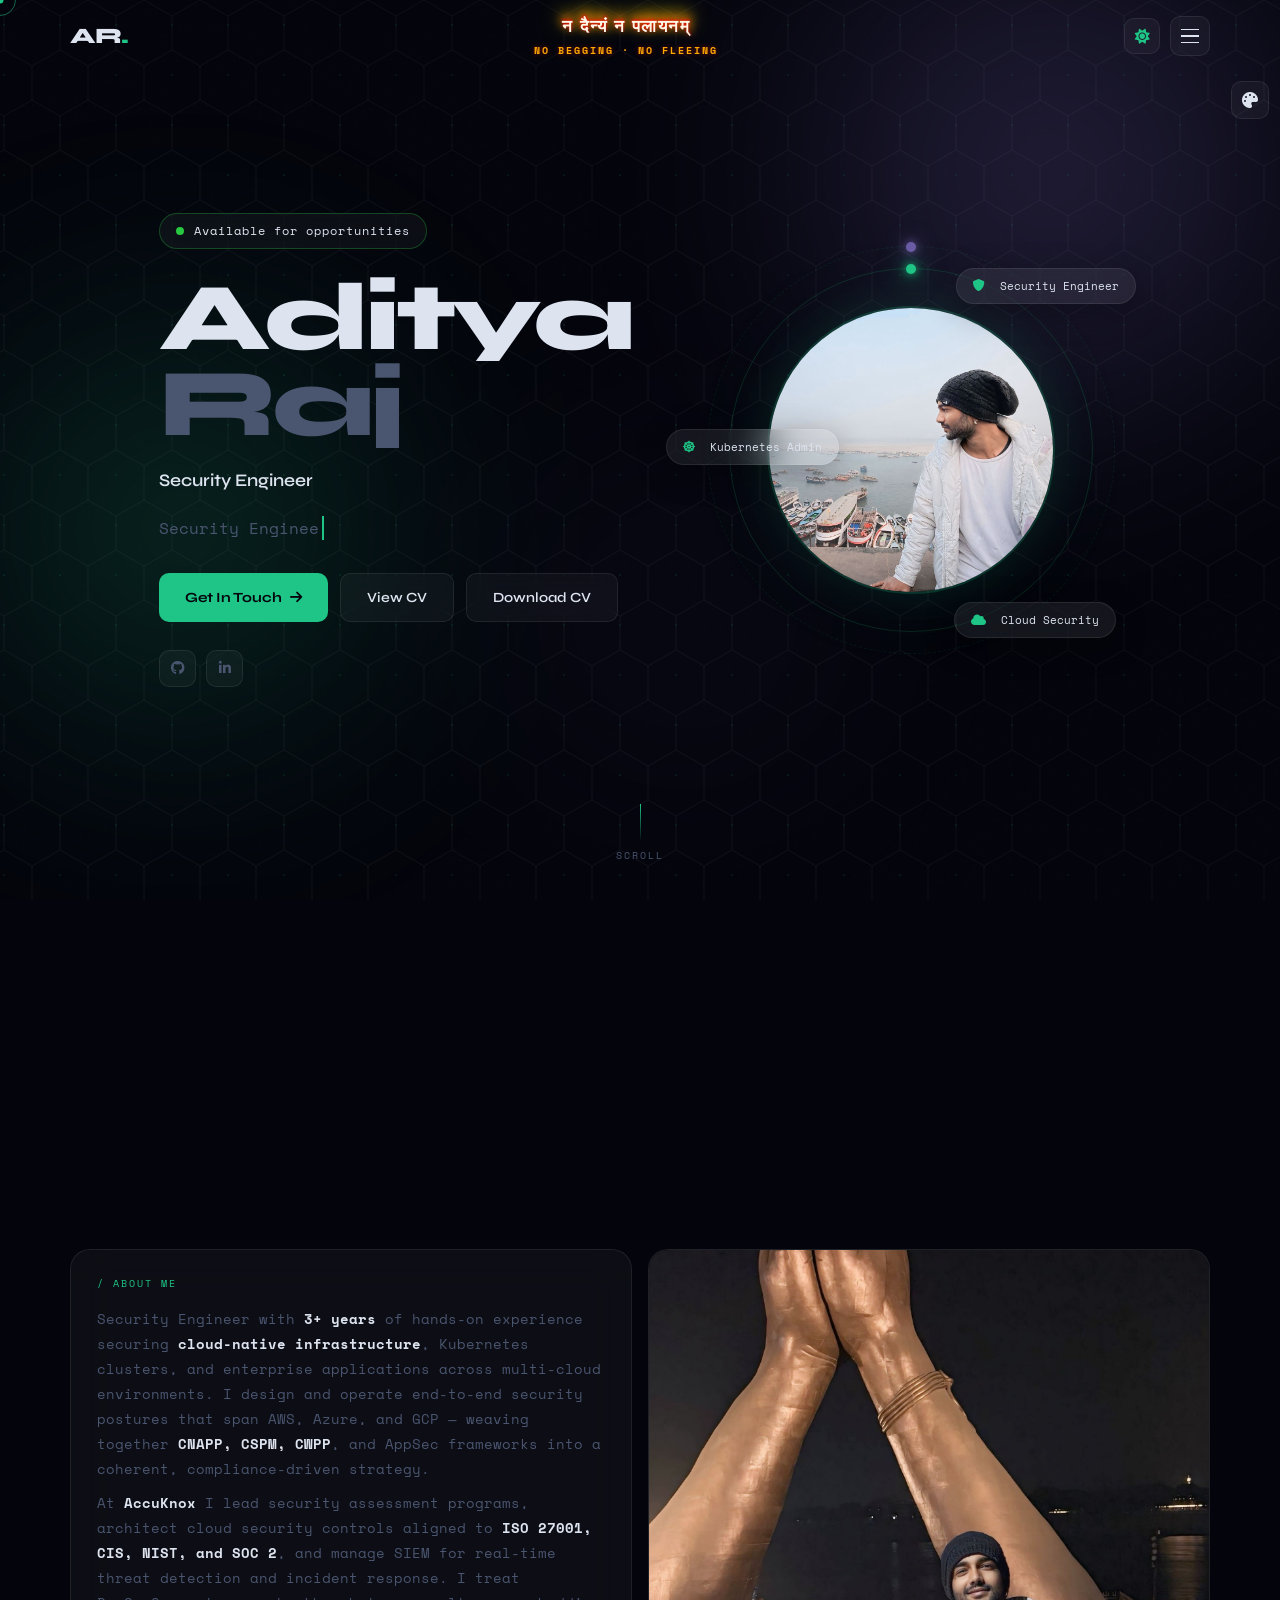
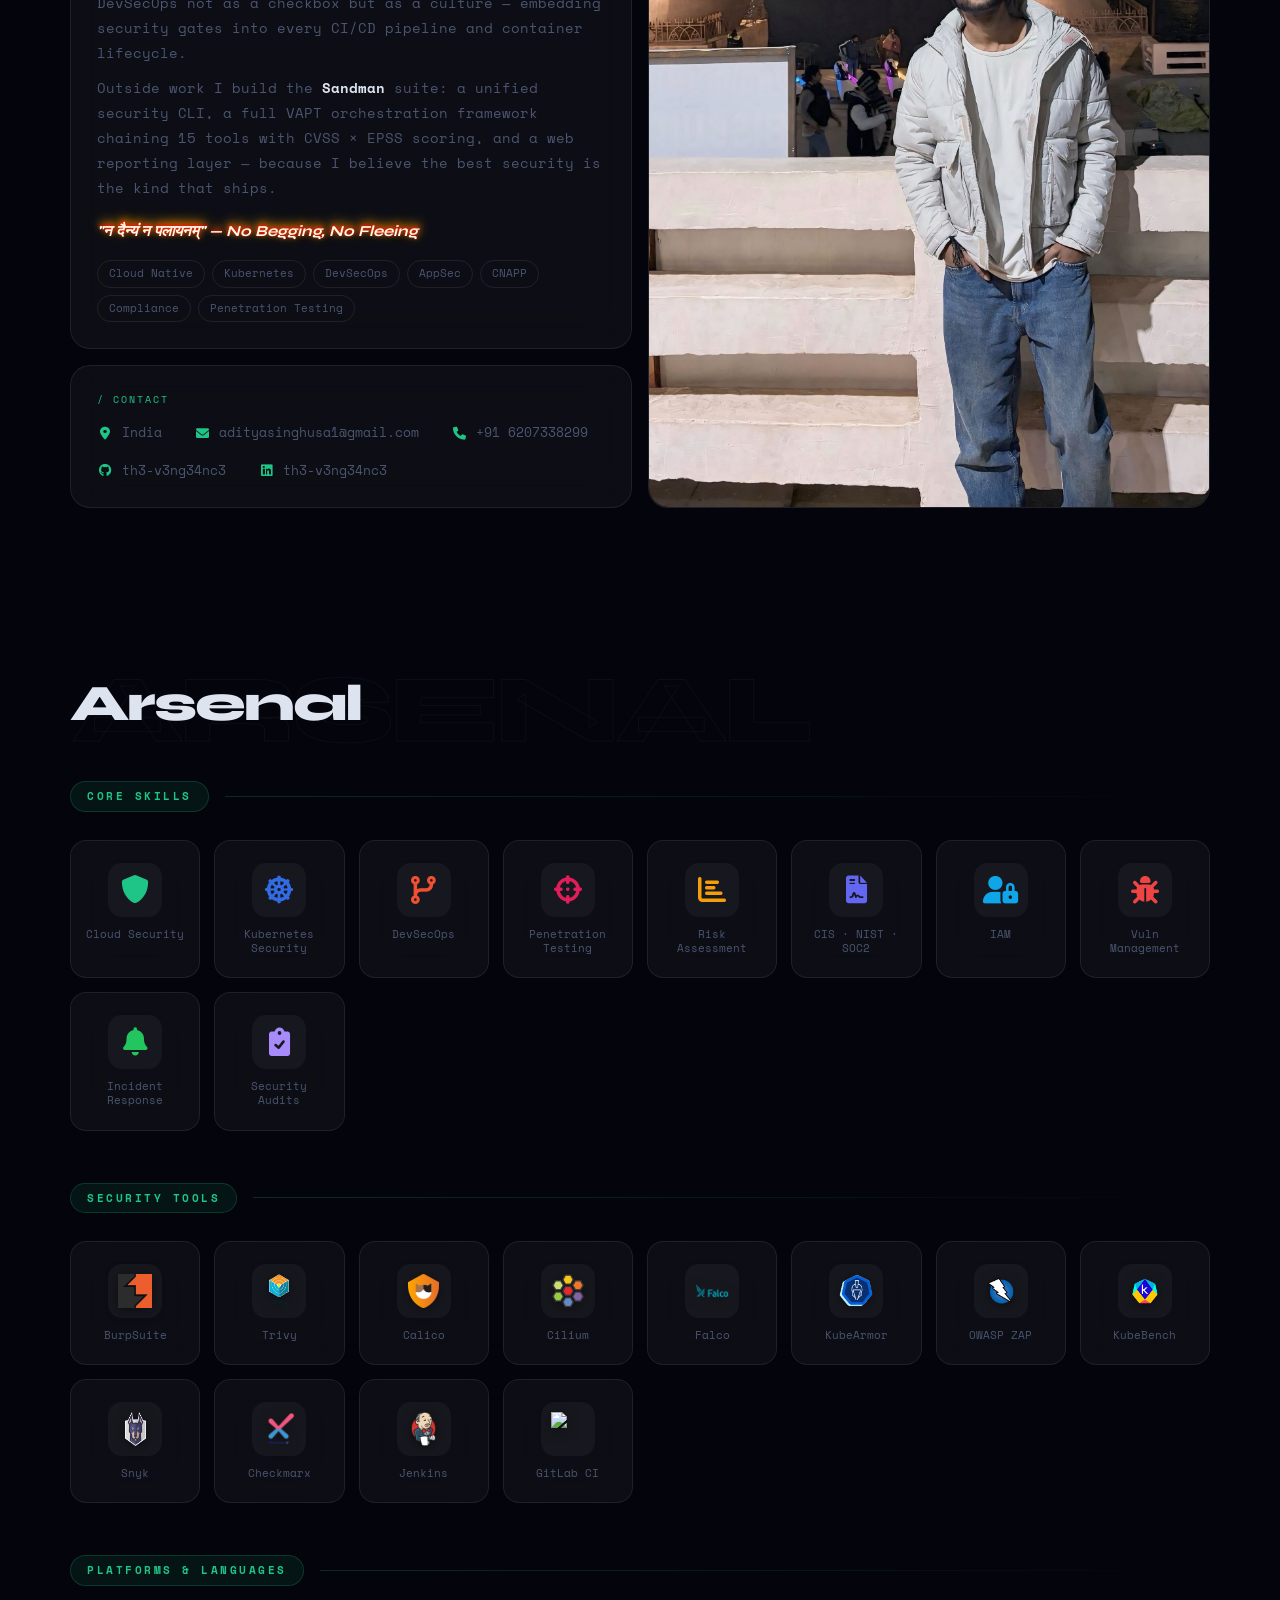
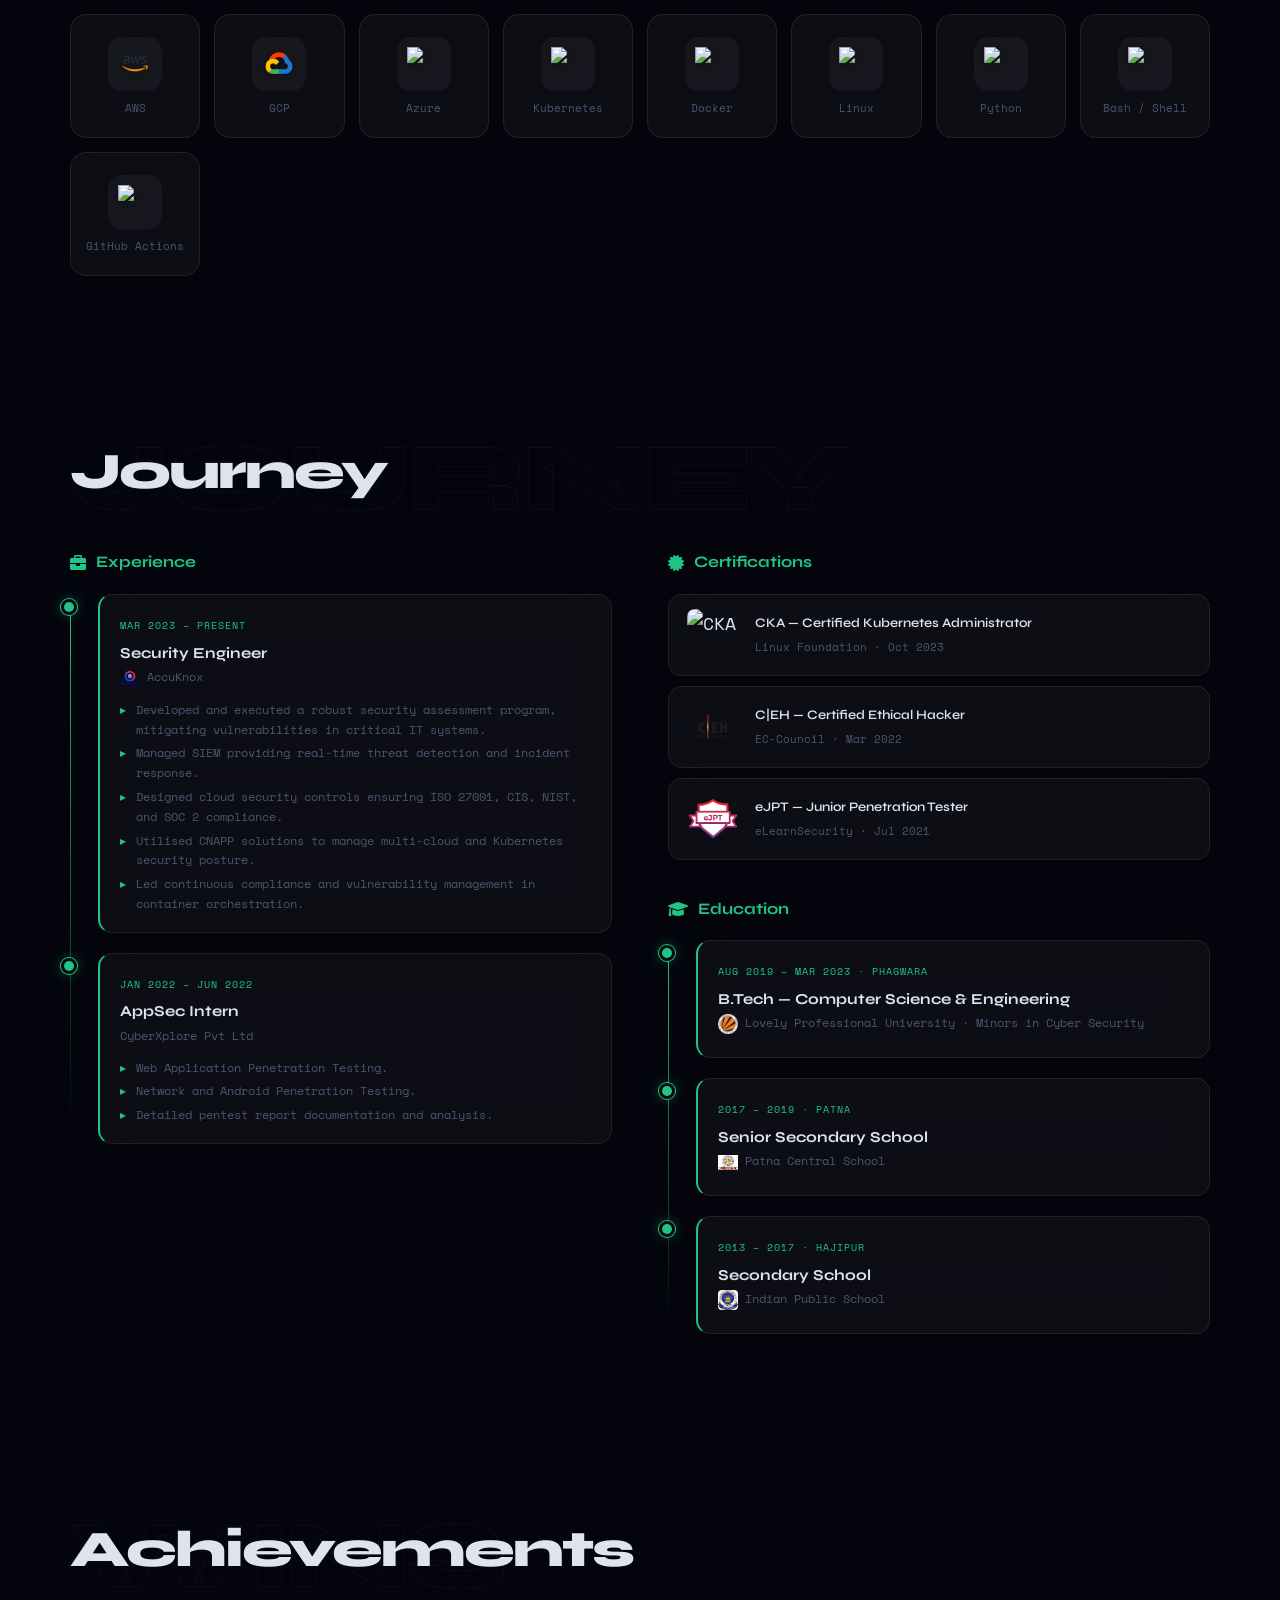
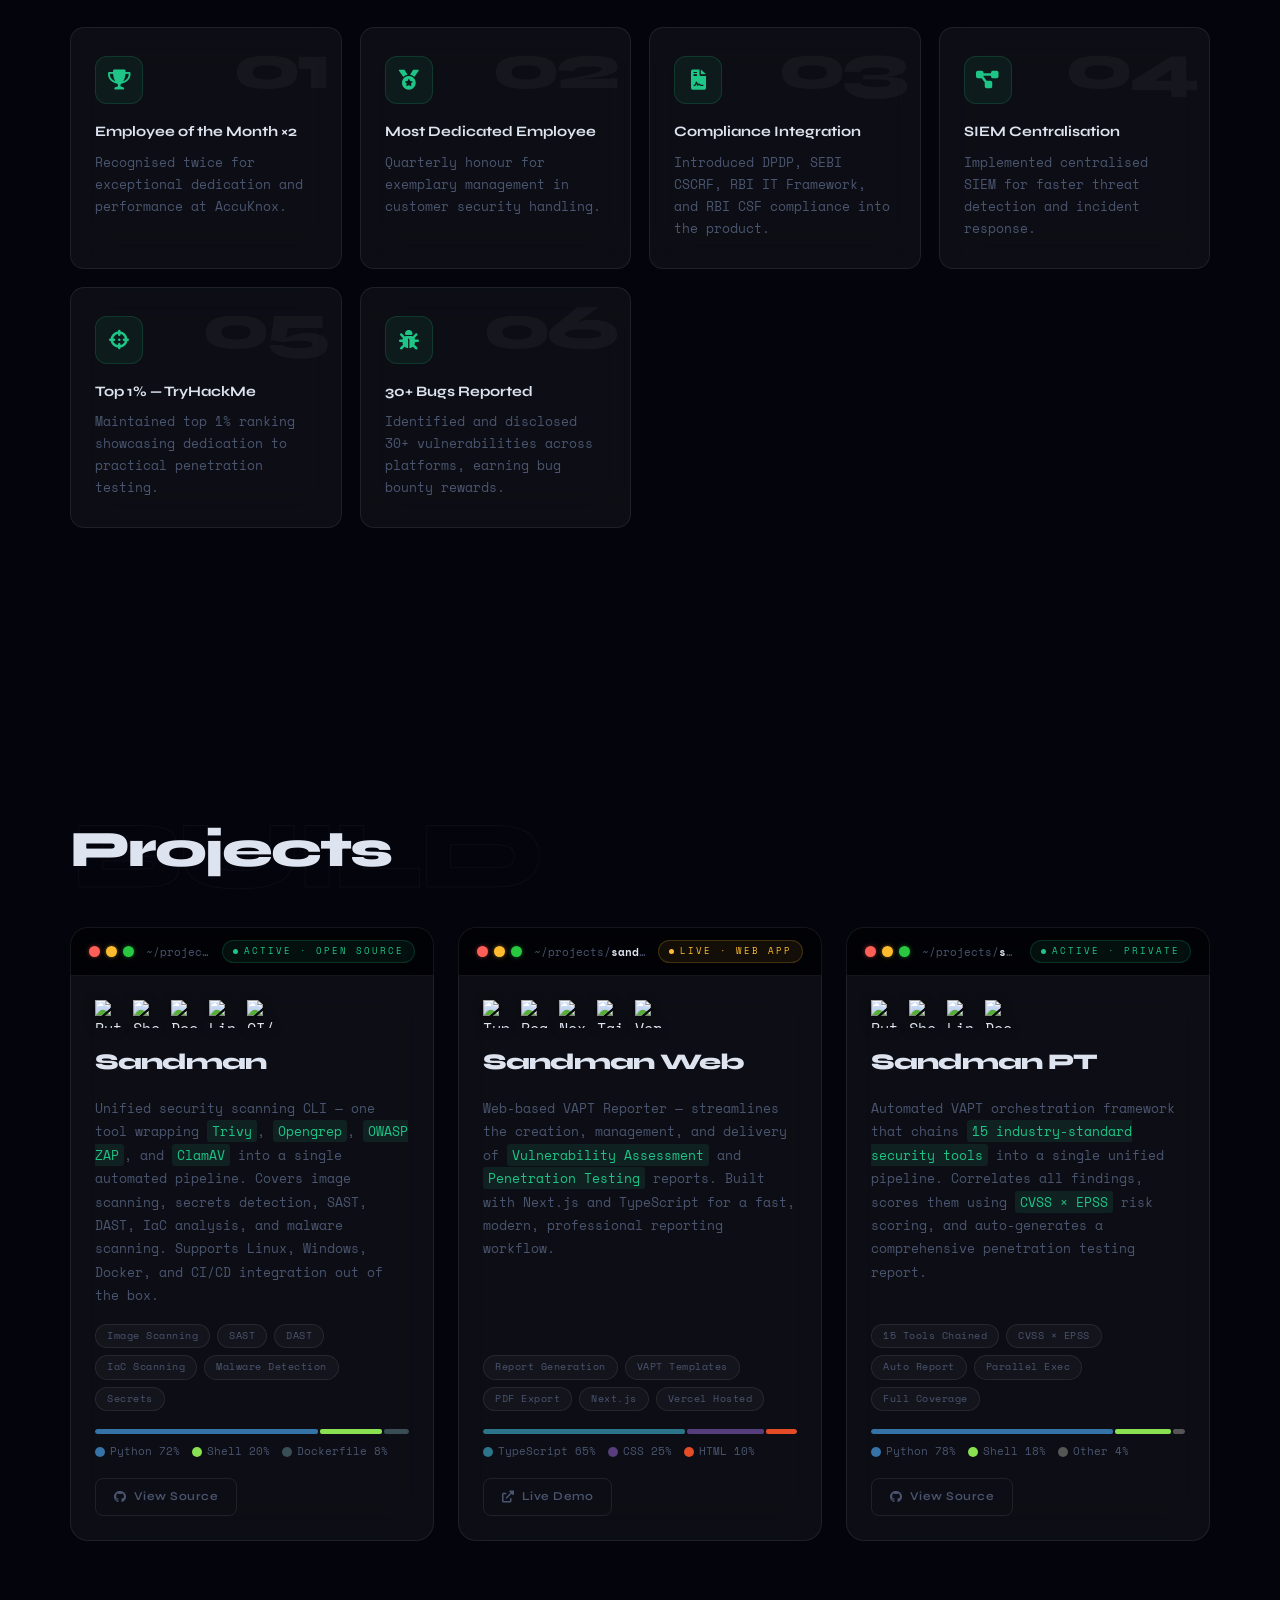
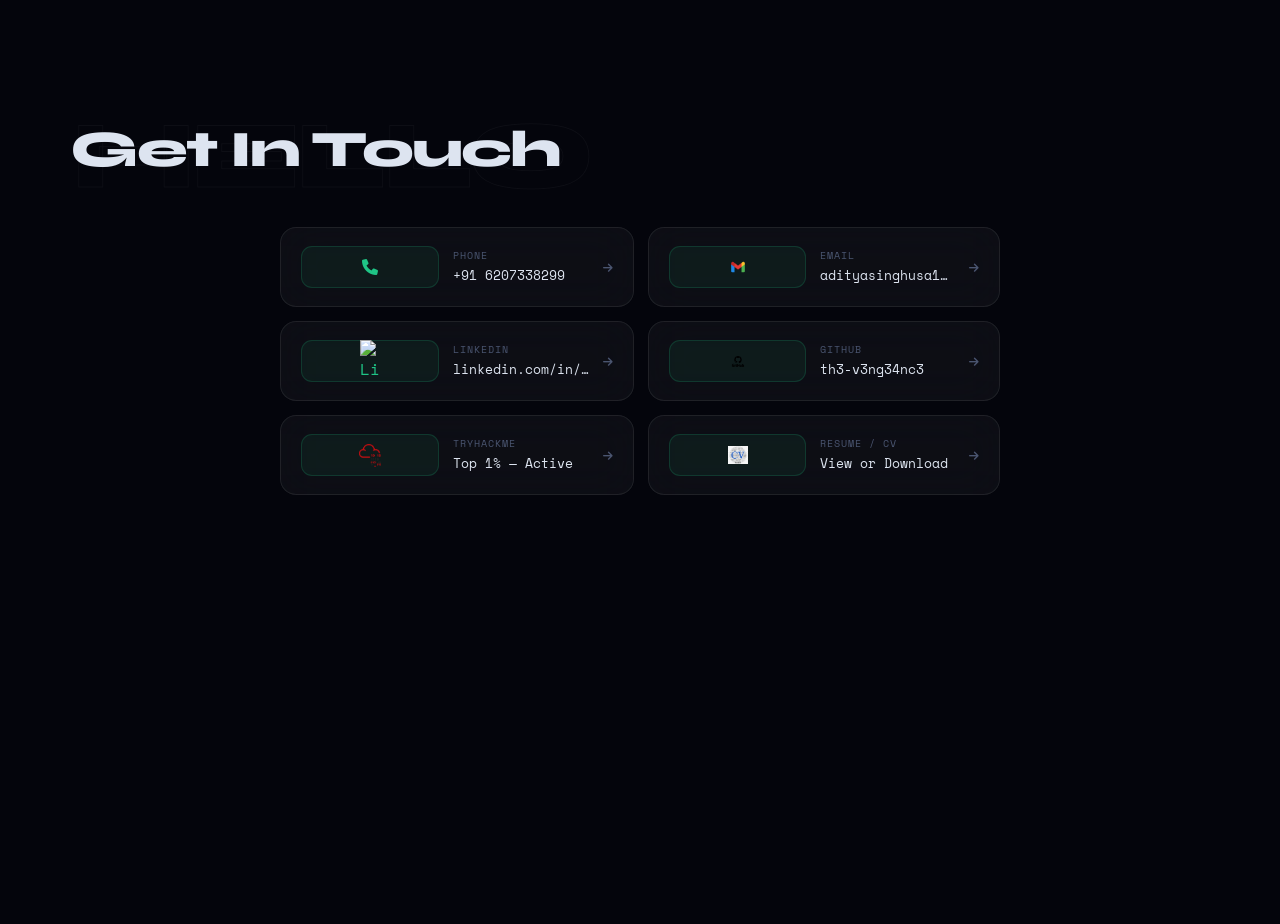
==== commit f0596348: "updated icons" ====
--- a/index.html
+++ b/index.html
@@ -190,129 +190,18 @@
     <div class="ar-panel" id="tab-tools">
       <div class="tech-grid">
 
-        <!-- BurpSuite — official orange flame mark SVG -->
-        <div class="tech-item rv">
-          <div class="tech-ico ti-img">
-            <svg width="32" height="32" viewBox="0 0 512 512" xmlns="http://www.w3.org/2000/svg">
-              <rect width="512" height="512" rx="90" fill="#FF6633"/>
-              <path d="M256 80 C200 80 155 120 145 175 C135 230 165 265 200 280 C170 295 150 330 160 370 C172 415 215 440 260 435 C305 430 340 395 340 350 C340 320 325 295 300 280 C335 265 365 230 355 175 C345 120 312 80 256 80Z" fill="white" opacity="0.95"/>
-            </svg>
-          </div><span>BurpSuite</span>
-        </div>
-
-        <!-- Trivy — Aqua Security official icon -->
-        <div class="tech-item rv">
-          <div class="tech-ico ti-img">
-            <svg width="32" height="32" viewBox="0 0 100 100" xmlns="http://www.w3.org/2000/svg">
-              <rect width="100" height="100" rx="16" fill="#1D63ED"/>
-              <path d="M50 15 L80 30 L80 70 L50 85 L20 70 L20 30Z" fill="none" stroke="white" stroke-width="5"/>
-              <path d="M35 42 L50 35 L65 42 L65 58 L50 65 L35 58Z" fill="white" opacity="0.9"/>
-            </svg>
-          </div><span>Trivy</span>
-        </div>
-
-        <!-- Calico — Tigera official icon -->
-        <div class="tech-item rv">
-          <div class="tech-ico ti-img">
-            <svg width="32" height="32" viewBox="0 0 100 100" xmlns="http://www.w3.org/2000/svg">
-              <rect width="100" height="100" rx="16" fill="#F96702"/>
-              <path d="M20 50 Q35 30 50 50 Q65 70 80 50" stroke="white" stroke-width="6" fill="none" stroke-linecap="round"/>
-              <path d="M20 35 Q35 15 50 35 Q65 55 80 35" stroke="white" stroke-width="6" fill="none" stroke-linecap="round"/>
-              <path d="M20 65 Q35 45 50 65 Q65 85 80 65" stroke="white" stroke-width="6" fill="none" stroke-linecap="round"/>
-            </svg>
-          </div><span>Calico</span>
-        </div>
-
-        <!-- Cilium — official bee icon colors -->
-        <div class="tech-item rv">
-          <div class="tech-ico ti-img">
-            <svg width="32" height="32" viewBox="0 0 100 100" xmlns="http://www.w3.org/2000/svg">
-              <rect width="100" height="100" rx="16" fill="#F8C517"/>
-              <ellipse cx="50" cy="55" rx="18" ry="24" fill="#1a1a1a"/>
-              <path d="M32 44 C20 38 16 25 22 18" stroke="#1a1a1a" stroke-width="4" fill="none" stroke-linecap="round"/>
-              <path d="M68 44 C80 38 84 25 78 18" stroke="#1a1a1a" stroke-width="4" fill="none" stroke-linecap="round"/>
-              <ellipse cx="35" cy="38" rx="10" ry="6" fill="white" opacity="0.3" transform="rotate(-20 35 38)"/>
-              <ellipse cx="65" cy="38" rx="10" ry="6" fill="white" opacity="0.3" transform="rotate(20 65 38)"/>
-              <path d="M44 52 L56 52 M44 60 L56 60 M44 68 L56 68" stroke="#F8C517" stroke-width="3" stroke-linecap="round"/>
-            </svg>
-          </div><span>Cilium</span>
-        </div>
-
-        <!-- Falco — Sysdig Falco icon -->
-        <div class="tech-item rv">
-          <div class="tech-ico ti-img">
-            <svg width="32" height="32" viewBox="0 0 100 100" xmlns="http://www.w3.org/2000/svg">
-              <rect width="100" height="100" rx="16" fill="#00AABB"/>
-              <path d="M50 20 L70 35 L70 65 L50 80 L30 65 L30 35Z" fill="none" stroke="white" stroke-width="5"/>
-              <circle cx="50" cy="50" r="10" fill="white"/>
-              <circle cx="50" cy="50" r="4" fill="#00AABB"/>
-            </svg>
-          </div><span>Falco</span>
-        </div>
-
-        <!-- KubeArmor — icon -->
-        <div class="tech-item rv">
-          <div class="tech-ico ti-img">
-            <svg width="32" height="32" viewBox="0 0 100 100" xmlns="http://www.w3.org/2000/svg">
-              <rect width="100" height="100" rx="16" fill="#7C3AED"/>
-              <path d="M50 15 L75 28 L75 55 C75 70 63 82 50 88 C37 82 25 70 25 55 L25 28Z" fill="none" stroke="white" stroke-width="5"/>
-              <path d="M38 50 L46 58 L62 42" stroke="white" stroke-width="5" fill="none" stroke-linecap="round" stroke-linejoin="round"/>
-            </svg>
-          </div><span>KubeArmor</span>
-        </div>
-
-        <!-- OWASP ZAP — official OWASP icon -->
-        <div class="tech-item rv">
-          <div class="tech-ico ti-img">
-            <svg width="32" height="32" viewBox="0 0 100 100" xmlns="http://www.w3.org/2000/svg">
-              <rect width="100" height="100" rx="16" fill="#4A90D9"/>
-              <text x="50" y="38" text-anchor="middle" fill="white" font-size="18" font-weight="900" font-family="Arial">OWASP</text>
-              <text x="50" y="62" text-anchor="middle" fill="white" font-size="26" font-weight="900" font-family="Arial">ZAP</text>
-            </svg>
-          </div><span>OWASP ZAP</span>
-        </div>
-
-        <!-- KubeBench — CIS icon -->
-        <div class="tech-item rv">
-          <div class="tech-ico ti-img">
-            <svg width="32" height="32" viewBox="0 0 100 100" xmlns="http://www.w3.org/2000/svg">
-              <rect width="100" height="100" rx="16" fill="#326CE5"/>
-              <text x="50" y="45" text-anchor="middle" fill="white" font-size="14" font-weight="900" font-family="Arial">kube</text>
-              <text x="50" y="68" text-anchor="middle" fill="white" font-size="14" font-weight="900" font-family="Arial">bench</text>
-            </svg>
-          </div><span>KubeBench</span>
-        </div>
-
-        <!-- Snyk — official Simple Icons -->
-        <div class="tech-item rv">
-          <div class="tech-ico ti-img">
-            <img src="https://cdn.simpleicons.org/snyk/4C4A73" alt="Snyk">
-          </div><span>Snyk</span>
-        </div>
-
-        <!-- Checkmarx -->
-        <div class="tech-item rv">
-          <div class="tech-ico ti-img">
-            <svg width="32" height="32" viewBox="0 0 100 100" xmlns="http://www.w3.org/2000/svg">
-              <rect width="100" height="100" rx="16" fill="#41D0A5"/>
-              <path d="M25 50 L40 65 L75 30" stroke="white" stroke-width="9" fill="none" stroke-linecap="round" stroke-linejoin="round"/>
-            </svg>
-          </div><span>Checkmarx</span>
-        </div>
-
-        <!-- Jenkins — official Simple Icons -->
-        <div class="tech-item rv">
-          <div class="tech-ico ti-img">
-            <img src="https://cdn.simpleicons.org/jenkins/D24939" alt="Jenkins">
-          </div><span>Jenkins</span>
-        </div>
-
-        <!-- GitLab CI — official Simple Icons -->
-        <div class="tech-item rv">
-          <div class="tech-ico ti-img">
-            <img src="https://cdn.simpleicons.org/gitlab/FC6D26" alt="GitLab CI">
-          </div><span>GitLab CI</span>
-        </div>
+        <div class="tech-item rv"><div class="tech-ico ti-img"><img src="img/burpsuite.png" alt="BurpSuite"></div><span>BurpSuite</span></div>
+        <div class="tech-item rv"><div class="tech-ico ti-img"><img src="img/trivy.png" alt="Trivy"></div><span>Trivy</span></div>
+        <div class="tech-item rv"><div class="tech-ico ti-img"><img src="img/calico.png" alt="Calico"></div><span>Calico</span></div>
+        <div class="tech-item rv"><div class="tech-ico ti-img"><img src="img/cilium.png" alt="Cilium"></div><span>Cilium</span></div>
+        <div class="tech-item rv"><div class="tech-ico ti-img"><img src="img/falco.png" alt="Falco"></div><span>Falco</span></div>
+        <div class="tech-item rv"><div class="tech-ico ti-img"><img src="img/kubearmor.png" alt="KubeArmor"></div><span>KubeArmor</span></div>
+        <div class="tech-item rv"><div class="tech-ico ti-img"><img src="img/zap.png" alt="OWASP ZAP"></div><span>OWASP ZAP</span></div>
+        <div class="tech-item rv"><div class="tech-ico ti-img"><img src="img/kubeBench.png" alt="KubeBench"></div><span>KubeBench</span></div>
+        <div class="tech-item rv"><div class="tech-ico ti-img"><img src="img/snyk.png" alt="Snyk"></div><span>Snyk</span></div>
+        <div class="tech-item rv"><div class="tech-ico ti-img"><img src="img/checkmarx.png" alt="Checkmarx"></div><span>Checkmarx</span></div>
+        <div class="tech-item rv"><div class="tech-ico ti-img"><img src="img/jenkins.png" alt="Jenkins"></div><span>Jenkins</span></div>
+        <div class="tech-item rv"><div class="tech-ico ti-img"><img src="https://cdn.simpleicons.org/gitlab/FC6D26" alt="GitLab CI"></div><span>GitLab CI</span></div>
 
       </div>
     </div>
@@ -323,33 +212,9 @@
     <div class="ar-group-title"><span>Platforms &amp; Languages</span></div>
     <div class="ar-panel" id="tab-platforms">
       <div class="tech-grid">
-        <div class="tech-item rv">
-          <div class="tech-ico ti-img">
-            <svg xmlns="http://www.w3.org/2000/svg" viewBox="0 0 80 50" width="36" height="36">
-              <text x="40" y="27" text-anchor="middle" font-family="Arial Black,sans-serif" font-size="21" font-weight="900" fill="#FF9900">aws</text>
-              <path d="M14 38 Q40 49 66 38" stroke="#FF9900" stroke-width="3" fill="none" stroke-linecap="round"/>
-              <polygon points="60,32 66,38 60,44" fill="#FF9900"/>
-            </svg>
-          </div><span>AWS</span>
-        </div>
-        <div class="tech-item rv">
-          <div class="tech-ico ti-img">
-            <img src="https://cdn.simpleicons.org/googlecloud/4285F4" alt="GCP">
-          </div><span>GCP</span>
-        </div>
-        <div class="tech-item rv">
-          <div class="tech-ico ti-img">
-            <svg xmlns="http://www.w3.org/2000/svg" viewBox="0 0 18 18" width="32" height="32">
-              <defs>
-                <linearGradient id="azg" x1="0%" y1="0%" x2="100%" y2="100%">
-                  <stop offset="0%" stop-color="#114A8B"/>
-                  <stop offset="100%" stop-color="#0078D4"/>
-                </linearGradient>
-              </defs>
-              <path fill="url(#azg)" d="M6.7 1.8L2 16.2h3.5l.9-2.7h5.2l.9 2.7H16L11.3 1.8H6.7zm.9 4.4l1.8 5.3H5.8l1.8-5.3z"/>
-            </svg>
-          </div><span>Azure</span>
-        </div>
+        <div class="tech-item rv"><div class="tech-ico ti-img"><img src="img/aws.png" alt="AWS"></div><span>AWS</span></div>
+        <div class="tech-item rv"><div class="tech-ico ti-img"><img src="img/gcp.png" alt="GCP"></div><span>GCP</span></div>
+        <div class="tech-item rv"><div class="tech-ico ti-img"><img src="img/azure.png" alt="Azure"></div><span>Azure</span></div>
         <div class="tech-item rv">
           <div class="tech-ico ti-img">
             <img src="https://cdn.simpleicons.org/kubernetes/326CE5" alt="Kubernetes">
@@ -401,7 +266,7 @@
             <div class="tl-inner">
               <span class="dt">Mar 2023 – Present</span>
               <h3>Security Engineer</h3>
-              <h4>AccuKnox</h4>
+              <h4><img src="img/accuknox.webp" alt="AccuKnox" class="org-logo">AccuKnox</h4>
               <ul class="exp-ul">
                 <li>Developed and executed a robust security assessment program, mitigating vulnerabilities in critical IT systems.</li>
                 <li>Managed SIEM providing real-time threat detection and incident response.</li>
@@ -430,21 +295,21 @@
         <h3 class="sub-head"><i class="fas fa-certificate"></i>Certifications</h3>
         <div class="cert-list">
           <div class="cert-item">
-            <div class="cert-icon ci-cka"><i class="fas fa-dharmachakra"></i></div>
+            <div class="cert-icon ci-img"><img src="img/cka.png" alt="CKA"></div>
             <div>
               <div class="cert-name">CKA — Certified Kubernetes Administrator</div>
               <div class="cert-by">Linux Foundation · Oct 2023</div>
             </div>
           </div>
           <div class="cert-item">
-            <div class="cert-icon ci-ceh"><i class="fas fa-crosshairs"></i></div>
+            <div class="cert-icon ci-img"><img src="img/ceh.png" alt="CEH"></div>
             <div>
               <div class="cert-name">C|EH — Certified Ethical Hacker</div>
               <div class="cert-by">EC-Council · Mar 2022</div>
             </div>
           </div>
           <div class="cert-item">
-            <div class="cert-icon ci-ejpt"><i class="fas fa-user-secret"></i></div>
+            <div class="cert-icon ci-img"><img src="img/ejpt.png" alt="eJPT"></div>
             <div>
               <div class="cert-name">eJPT — Junior Penetration Tester</div>
               <div class="cert-by">eLearnSecurity · Jul 2021</div>
@@ -458,21 +323,21 @@
             <div class="tl-inner">
               <span class="dt">Aug 2019 – Mar 2023 · Phagwara</span>
               <h3>B.Tech — Computer Science &amp; Engineering</h3>
-              <h4>Lovely Professional University · Minors in Cyber Security</h4>
+              <h4><img src="img/lpu.png" alt="LPU" class="org-logo">Lovely Professional University · Minors in Cyber Security</h4>
             </div>
           </div>
           <div class="tl-item">
             <div class="tl-inner">
               <span class="dt">2017 – 2019 · Patna</span>
               <h3>Senior Secondary School</h3>
-              <h4>Patna Central School</h4>
+              <h4><img src="img/patna-central-school.jpg" alt="Patna Central School" class="org-logo">Patna Central School</h4>
             </div>
           </div>
           <div class="tl-item">
             <div class="tl-inner">
               <span class="dt">2013 – 2017 · Hajipur</span>
               <h3>Secondary School</h3>
-              <h4>Indian Public School</h4>
+              <h4><img src="img/indian-public-school.jpg" alt="Indian Public School" class="org-logo">Indian Public School</h4>
             </div>
           </div>
         </div>
@@ -696,27 +561,27 @@
           <i class="fas fa-arrow-right ct-arrow"></i>
         </a>
         <a href="mailto:adityasinghusa1@gmail.com" class="ct-card">
-          <div class="ico"><i class="fas fa-envelope"></i></div>
+          <div class="ico"><img src="img/email.webp" alt="Email" width="22"></div>
           <div><span>Email</span><p>adityasinghusa1@gmail.com</p></div>
           <i class="fas fa-arrow-right ct-arrow"></i>
         </a>
         <a href="https://www.linkedin.com/in/th3-v3ng34nc3/" target="_blank" class="ct-card">
-          <div class="ico"><i class="fab fa-linkedin-in" style="color:#0A66C2;font-size:17px;"></i></div>
+          <div class="ico"><img src="img/LinkedIn.svg" alt="LinkedIn" width="20"></div>
           <div><span>LinkedIn</span><p>linkedin.com/in/th3-v3ng34nc3</p></div>
           <i class="fas fa-arrow-right ct-arrow"></i>
         </a>
         <a href="https://github.com/th3-v3ng34nc3" target="_blank" class="ct-card">
-          <div class="ico"><img src="https://cdn.simpleicons.org/github/e2e8f8" alt="GitHub" width="18"></div>
+          <div class="ico"><img src="img/github.png" alt="GitHub" width="20"></div>
           <div><span>GitHub</span><p>th3-v3ng34nc3</p></div>
           <i class="fas fa-arrow-right ct-arrow"></i>
         </a>
-        <a href="https://tryhackme.com/" target="_blank" class="ct-card">
-          <div class="ico"><img src="https://cdn.simpleicons.org/tryhackme/212C42" alt="TryHackMe" width="18" style="filter:invert(.8)"></div>
+        <a href="https://tryhackme.com/p/th3-v3ng34nc3" target="_blank" class="ct-card">
+          <div class="ico"><img src="img/tryhackme.webp" alt="TryHackMe" width="22"></div>
           <div><span>TryHackMe</span><p>Top 1% — Active</p></div>
           <i class="fas fa-arrow-right ct-arrow"></i>
         </a>
         <a href="img/cv.html" target="_blank" class="ct-card">
-          <div class="ico"><i class="fas fa-file-alt"></i></div>
+          <div class="ico"><img src="img/Resume-CV.png" alt="Resume" width="20"></div>
           <div><span>Resume / CV</span><p>View or Download</p></div>
           <i class="fas fa-arrow-right ct-arrow"></i>
         </a>
--- a/style.css
+++ b/style.css
@@ -584,12 +584,18 @@
 }
 .cert-item:hover { border-color:var(--accent); transform:translateX(5px); }
 .cert-icon {
-  width:44px; height:44px; border-radius:10px; flex-shrink:0;
+  width:52px; height:52px; border-radius:10px; flex-shrink:0;
   display:flex; align-items:center; justify-content:center; font-size:18px;
 }
-.ci-cka  { background:rgba(50,108,229,.12);  color:#326ce5; border:1px solid rgba(50,108,229,.25); }
-.ci-ceh  { background:rgba(224,30,90,.12);   color:#e01e5a; border:1px solid rgba(224,30,90,.25); }
-.ci-ejpt { background:rgba(31,197,134,.12);  color:#1fc586; border:1px solid rgba(31,197,134,.25); }
+.ci-img { background:transparent; border:none; padding:0; }
+.ci-img img { width:52px; height:52px; object-fit:contain; border-radius:8px; }
+
+/* Org logos in timeline h4 */
+.org-logo {
+  width:20px; height:20px; object-fit:contain;
+  border-radius:4px; margin-right:7px; vertical-align:middle;
+  display:inline-block;
+}
 .cert-name { font-size:13px; color:var(--text); font-family:var(--font-h); font-weight:600; }
 .cert-by { font-size:11px; color:var(--muted); margin-top:3px; font-family:var(--font-m); }
 
@@ -681,6 +687,16 @@
 }
 .ps-dot-live { background:#febc2e; }
 @keyframes ps-pulse { 0%,100%{opacity:1;} 50%{opacity:.35;} }
+
+/* Project brand icon */
+.proj-icon-wrap {
+  display:flex; justify-content:center; align-items:center; padding:16px 0 4px;
+}
+.proj-brand-ico {
+  width:64px; height:64px; object-fit:contain;
+  transition:transform .4s;
+}
+.proj-card:hover .proj-brand-ico { transform:scale(1.08) translateY(-3px); }
 
 /* Project body */
 .proj-body {
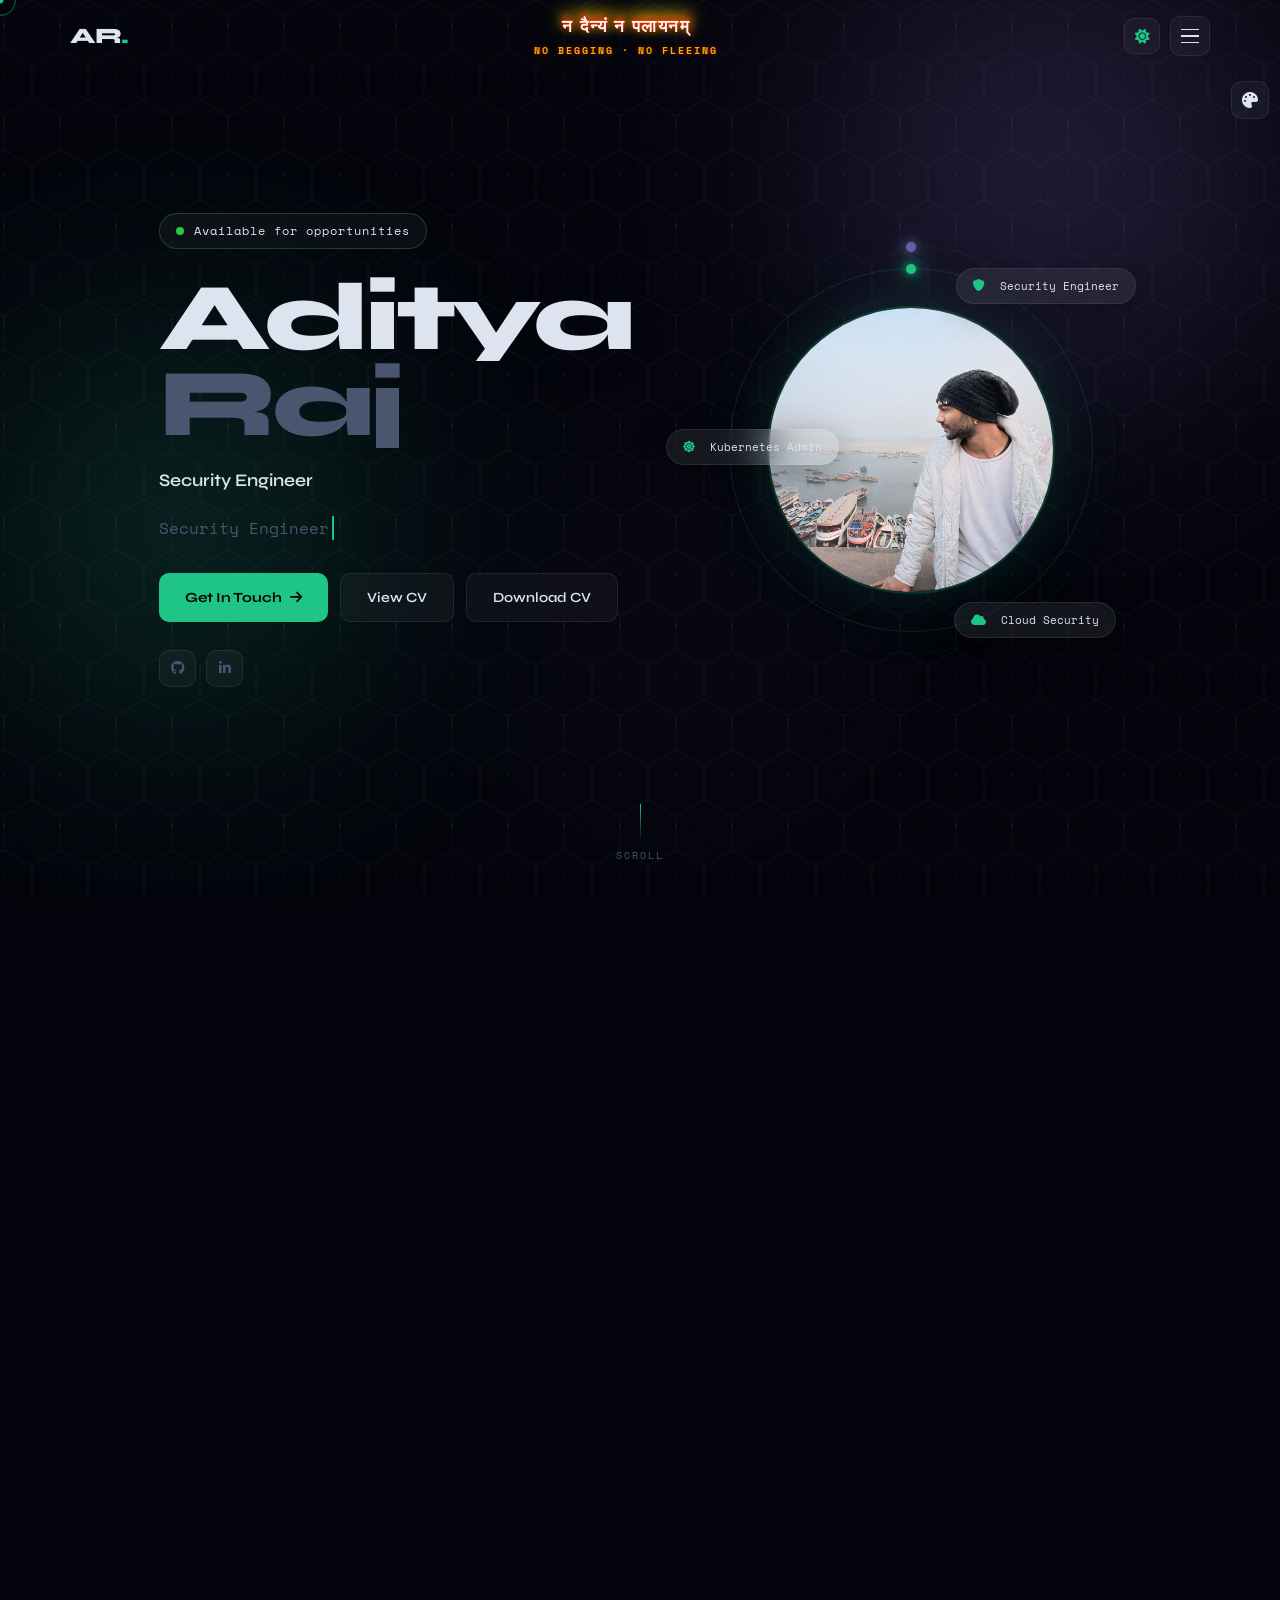
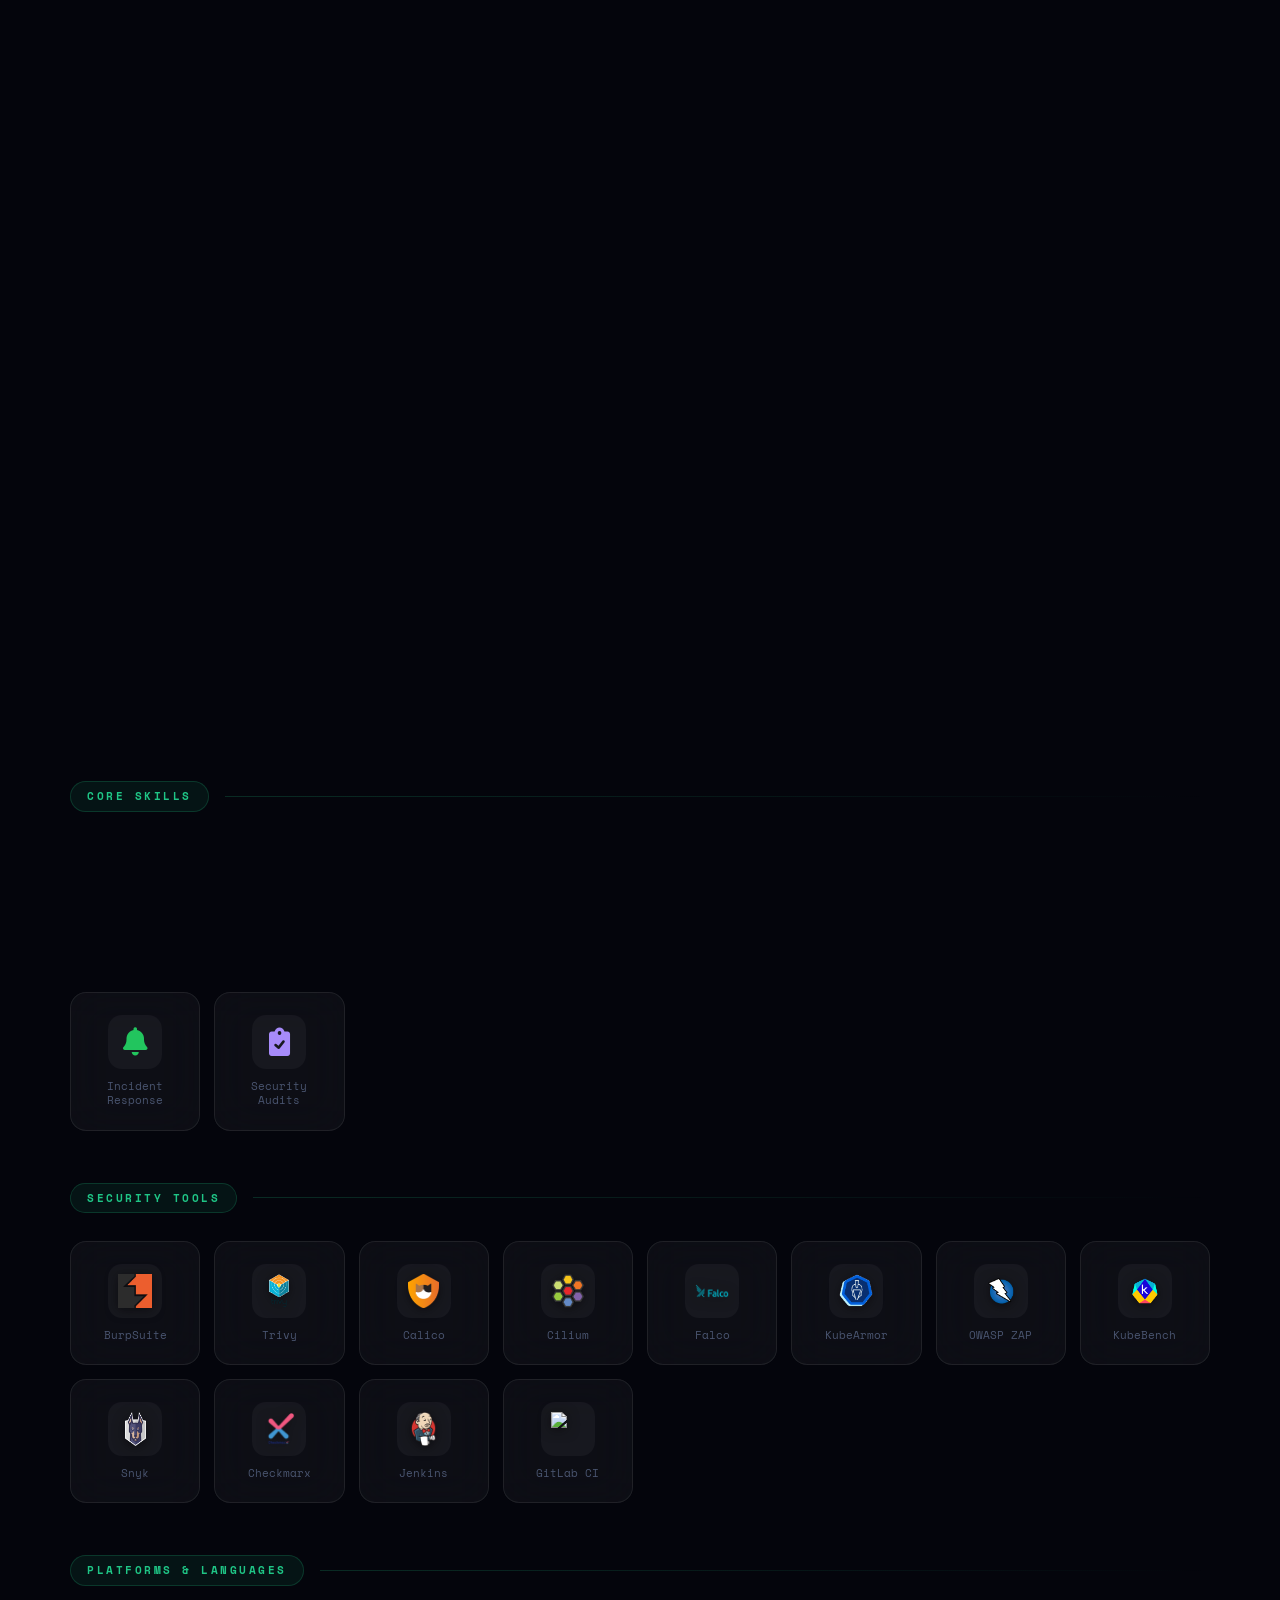
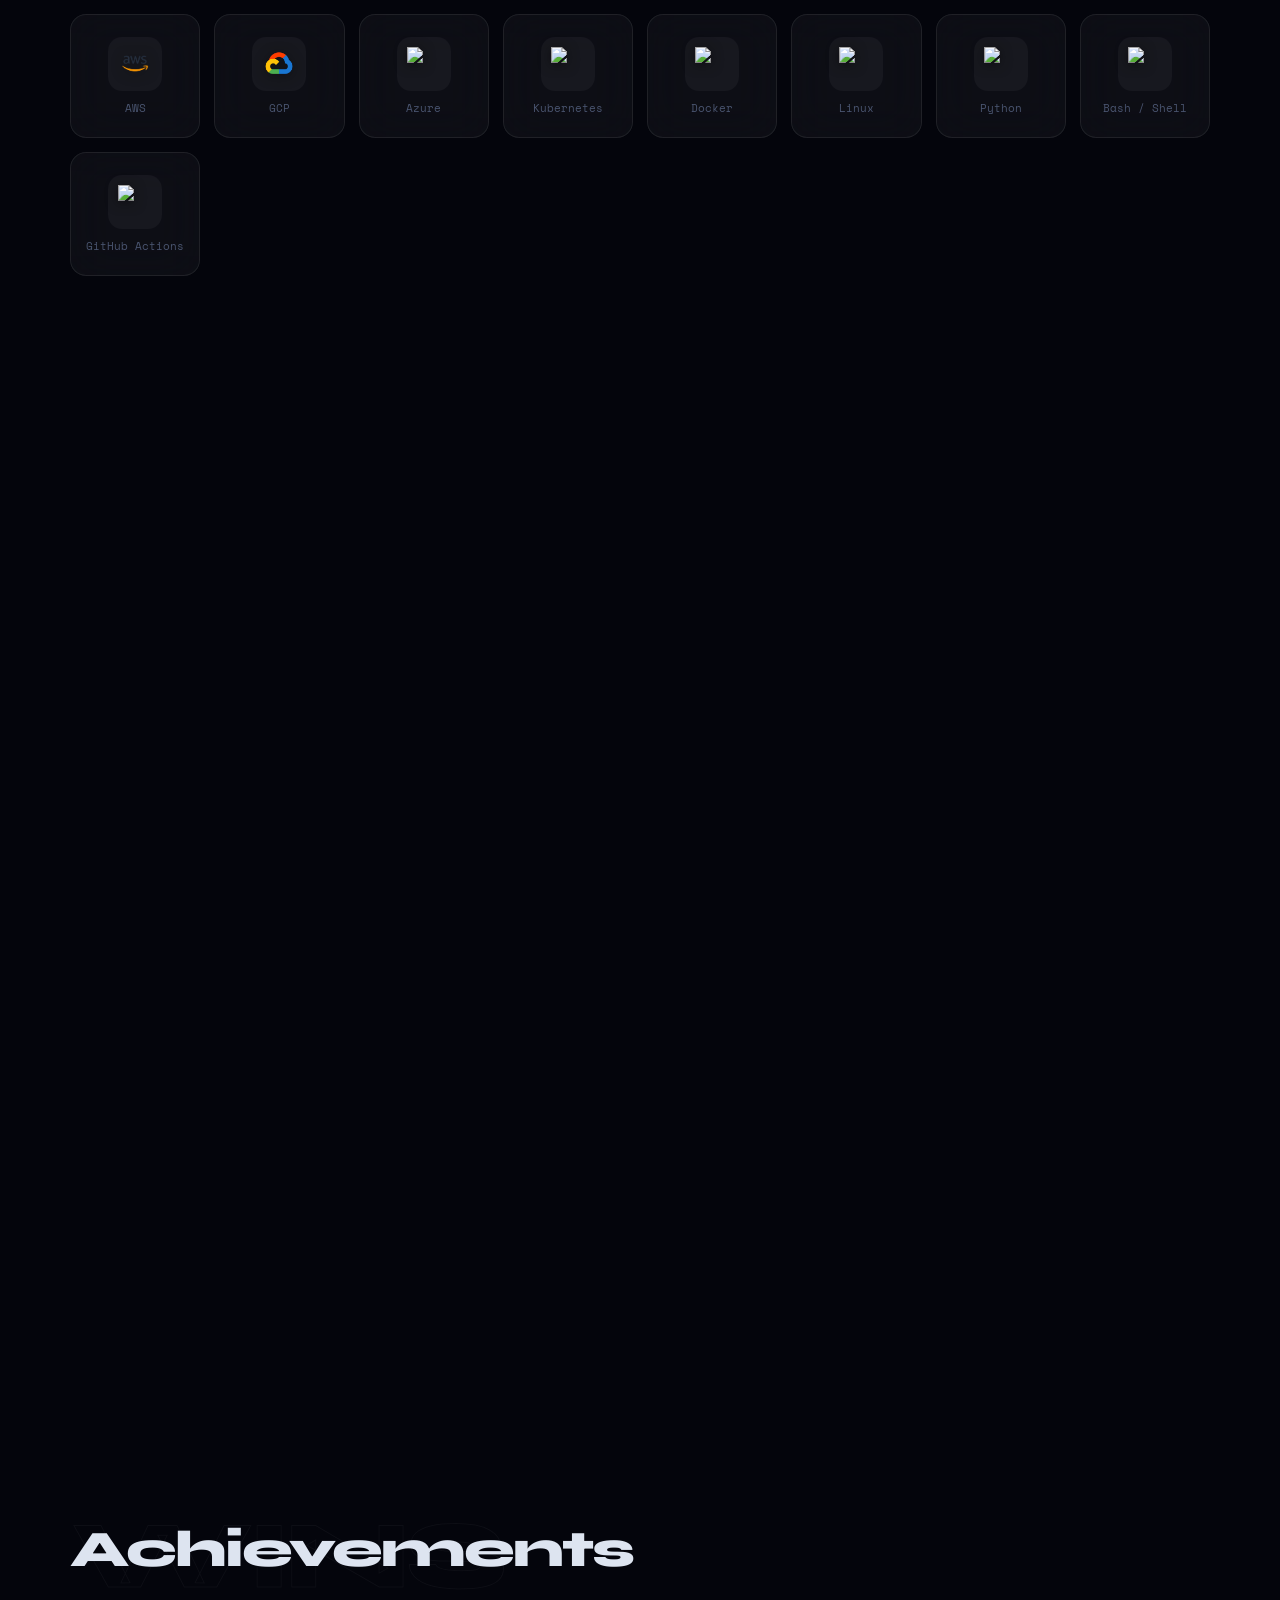
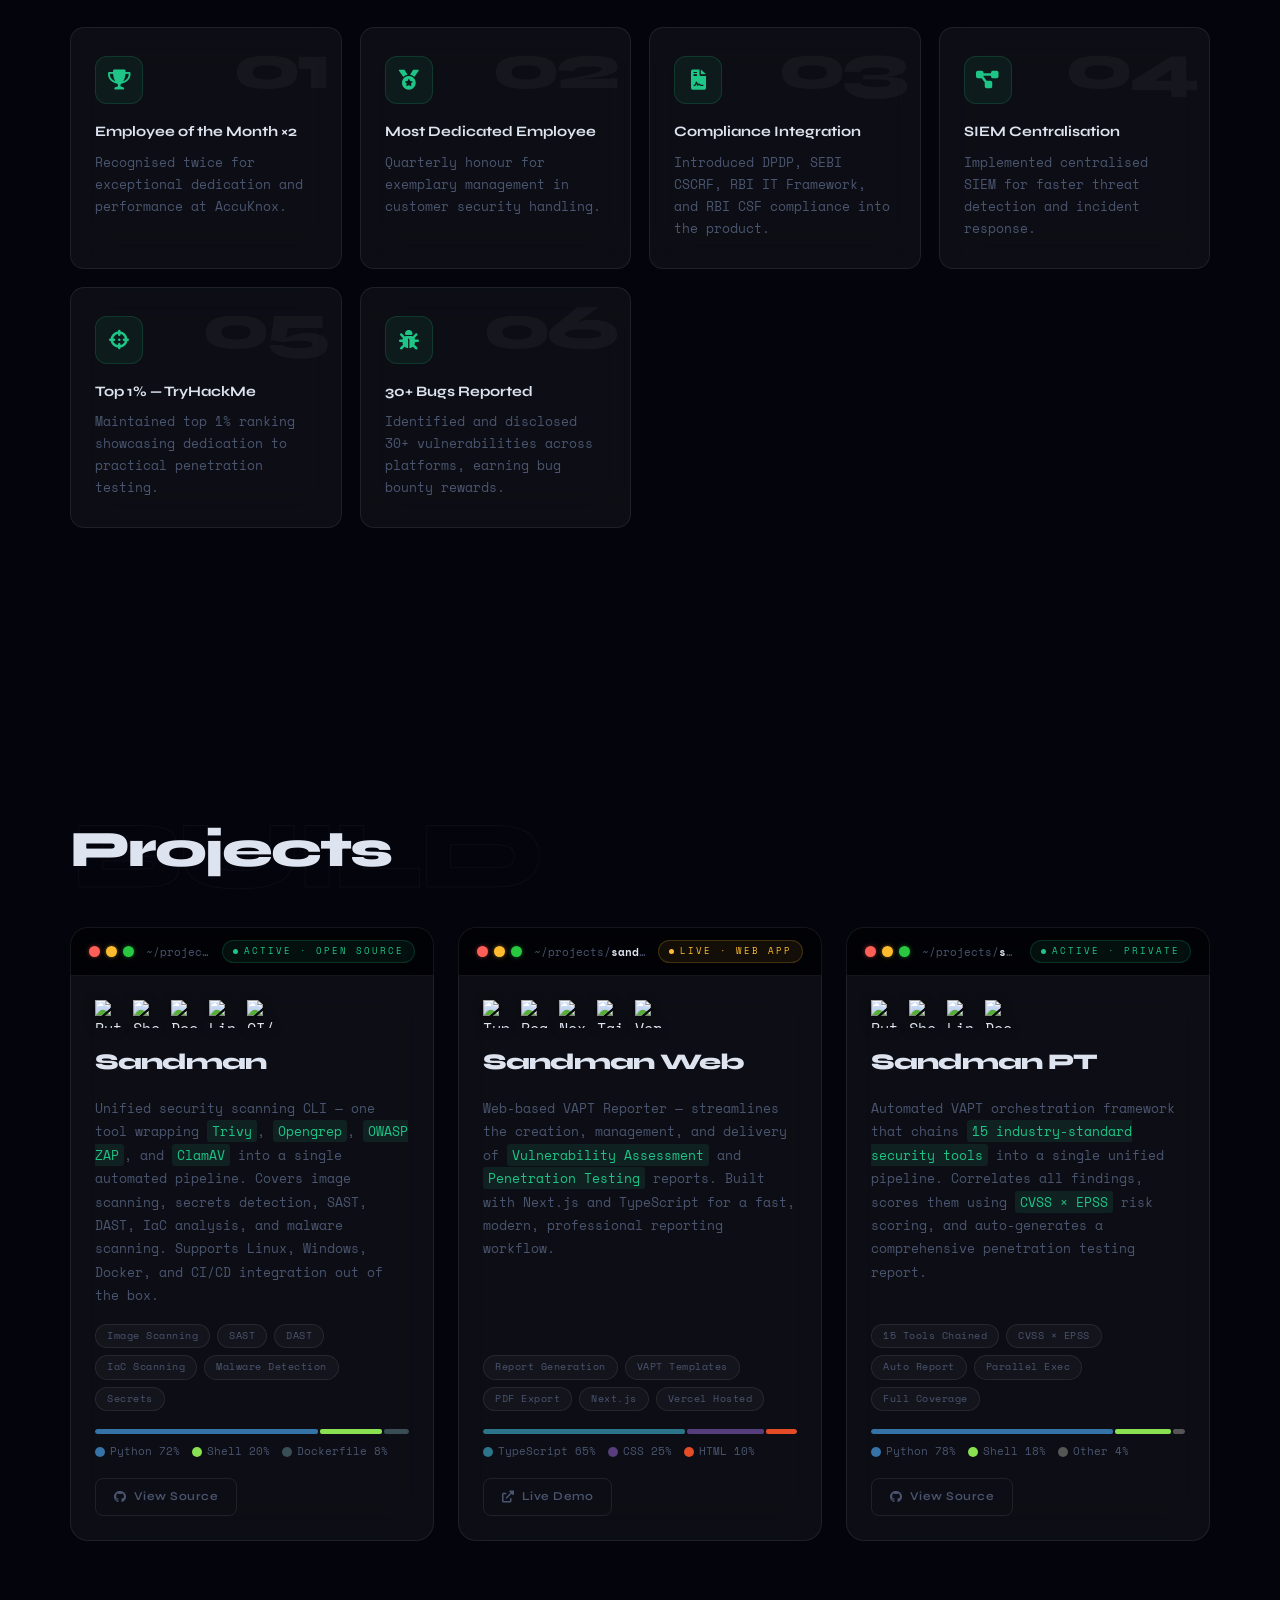
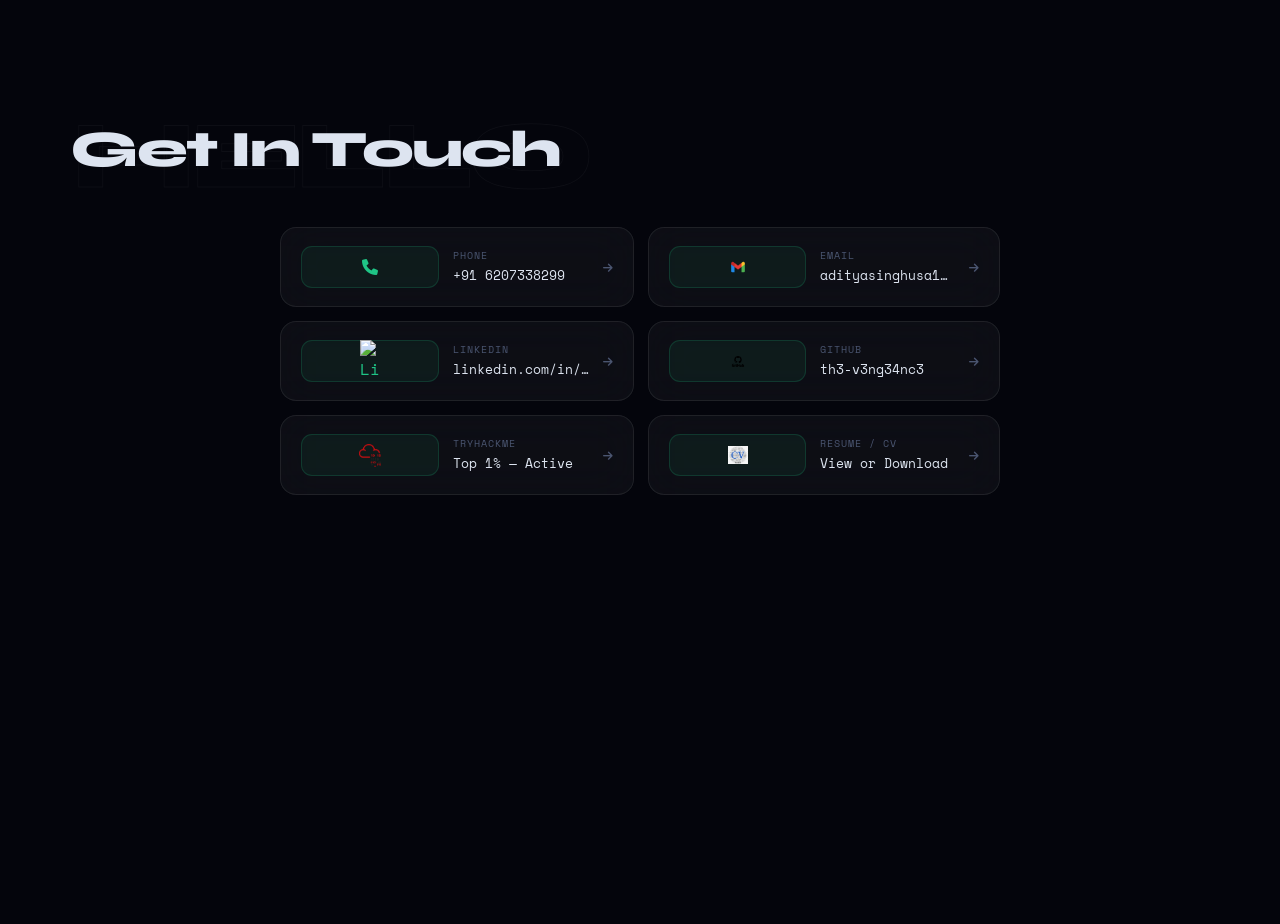
==== commit 7fb393ee: "updated icons" ====
--- a/index.html
+++ b/index.html
@@ -266,7 +266,7 @@
             <div class="tl-inner">
               <span class="dt">Mar 2023 – Present</span>
               <h3>Security Engineer</h3>
-              <h4><img src="img/accuknox.webp" alt="AccuKnox" class="org-logo">AccuKnox</h4>
+              <h4><img src="img/accuknox.webp" alt="AccuKnox" class="org-logo" width="20" height="20">AccuKnox</h4>
               <ul class="exp-ul">
                 <li>Developed and executed a robust security assessment program, mitigating vulnerabilities in critical IT systems.</li>
                 <li>Managed SIEM providing real-time threat detection and incident response.</li>
@@ -323,21 +323,21 @@
             <div class="tl-inner">
               <span class="dt">Aug 2019 – Mar 2023 · Phagwara</span>
               <h3>B.Tech — Computer Science &amp; Engineering</h3>
-              <h4><img src="img/lpu.png" alt="LPU" class="org-logo">Lovely Professional University · Minors in Cyber Security</h4>
+              <h4><img src="img/lpu.png" alt="LPU" class="org-logo" width="20" height="20">Lovely Professional University · Minors in Cyber Security</h4>
             </div>
           </div>
           <div class="tl-item">
             <div class="tl-inner">
               <span class="dt">2017 – 2019 · Patna</span>
               <h3>Senior Secondary School</h3>
-              <h4><img src="img/patna-central-school.jpg" alt="Patna Central School" class="org-logo">Patna Central School</h4>
+              <h4><img src="img/patna-central-school.jpg" alt="Patna Central School" class="org-logo" width="20" height="20">Patna Central School</h4>
             </div>
           </div>
           <div class="tl-item">
             <div class="tl-inner">
               <span class="dt">2013 – 2017 · Hajipur</span>
               <h3>Secondary School</h3>
-              <h4><img src="img/indian-public-school.jpg" alt="Indian Public School" class="org-logo">Indian Public School</h4>
+              <h4><img src="img/indian-public-school.jpg" alt="Indian Public School" class="org-logo" width="20" height="20">Indian Public School</h4>
             </div>
           </div>
         </div>
--- a/style.css
+++ b/style.css
@@ -591,10 +591,13 @@
 .ci-img img { width:52px; height:52px; object-fit:contain; border-radius:8px; }
 
 /* Org logos in timeline h4 */
+.tl-inner h4 .org-logo,
 .org-logo {
-  width:20px; height:20px; object-fit:contain;
-  border-radius:4px; margin-right:7px; vertical-align:middle;
-  display:inline-block;
+  width:20px !important; height:20px !important;
+  max-width:20px !important; max-height:20px !important;
+  object-fit:contain; border-radius:4px;
+  margin-right:7px; vertical-align:middle;
+  display:inline-block; flex-shrink:0;
 }
 .cert-name { font-size:13px; color:var(--text); font-family:var(--font-h); font-weight:600; }
 .cert-by { font-size:11px; color:var(--muted); margin-top:3px; font-family:var(--font-m); }
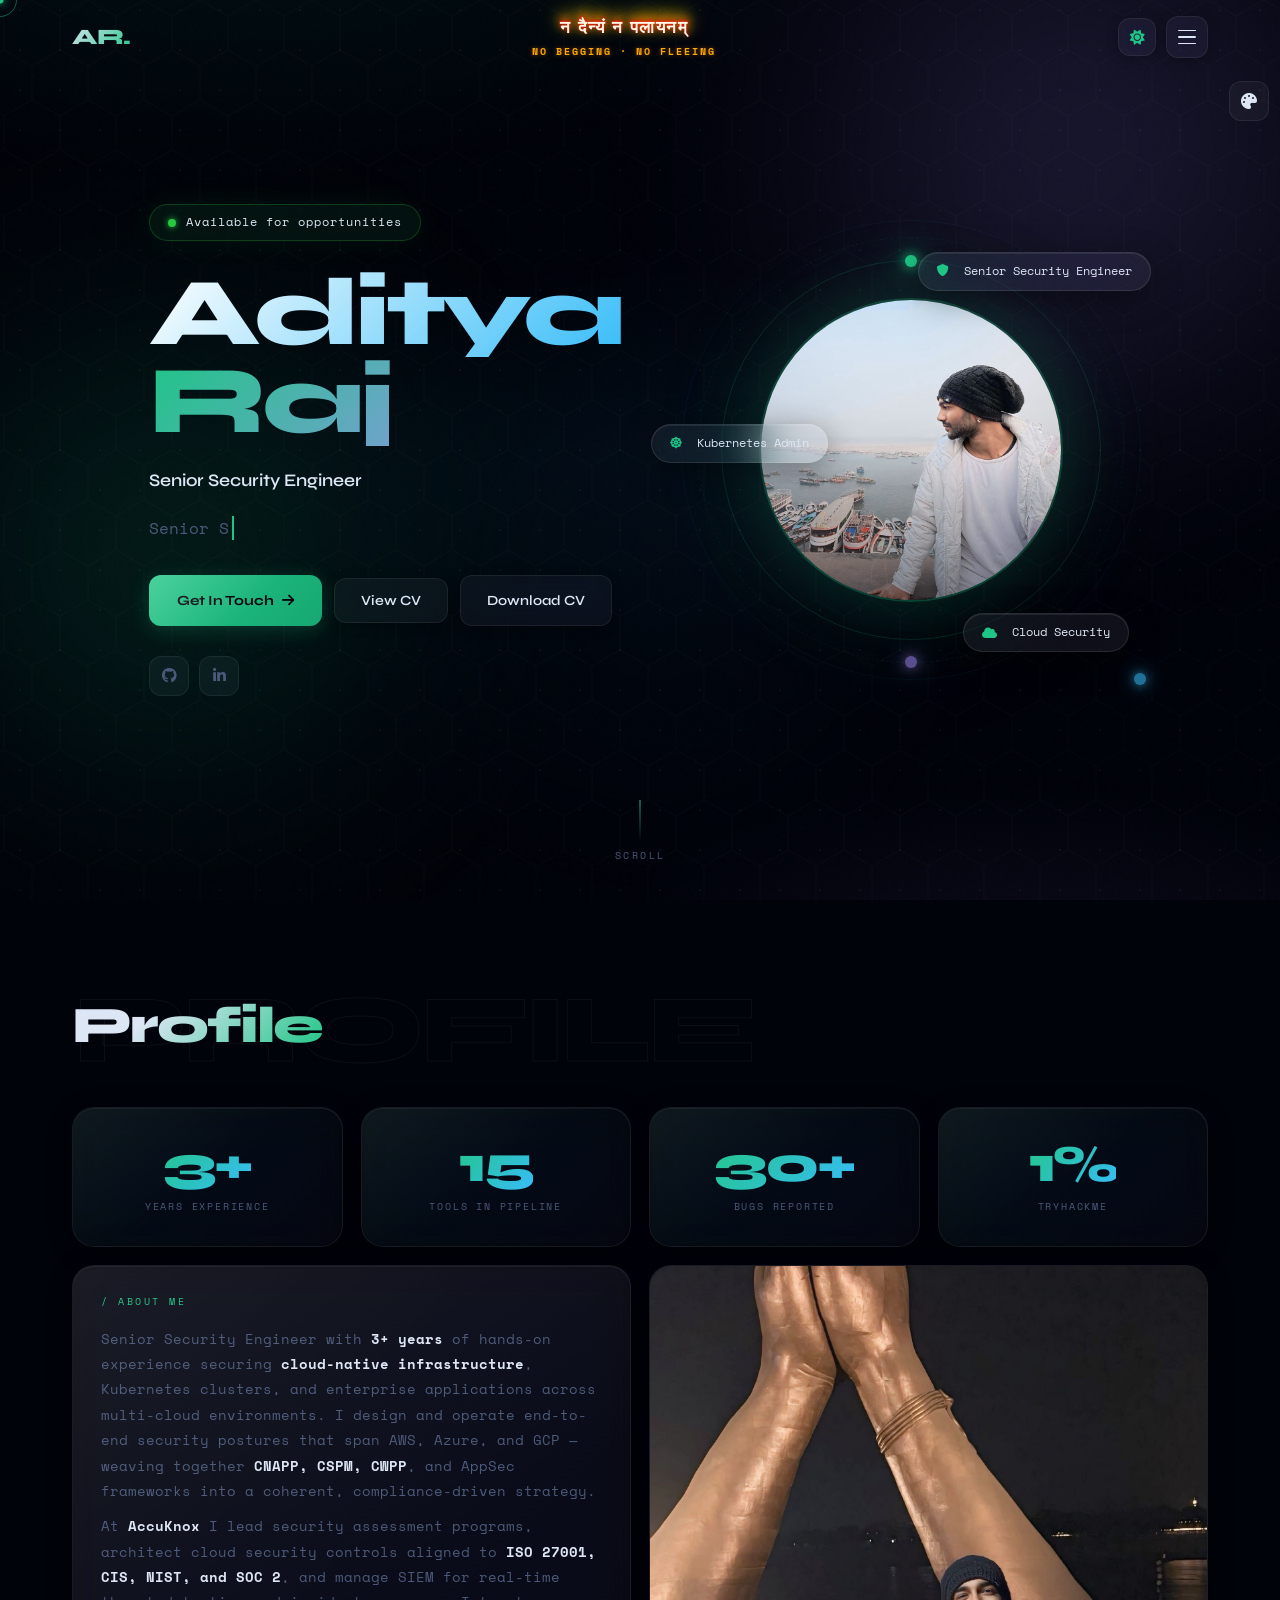
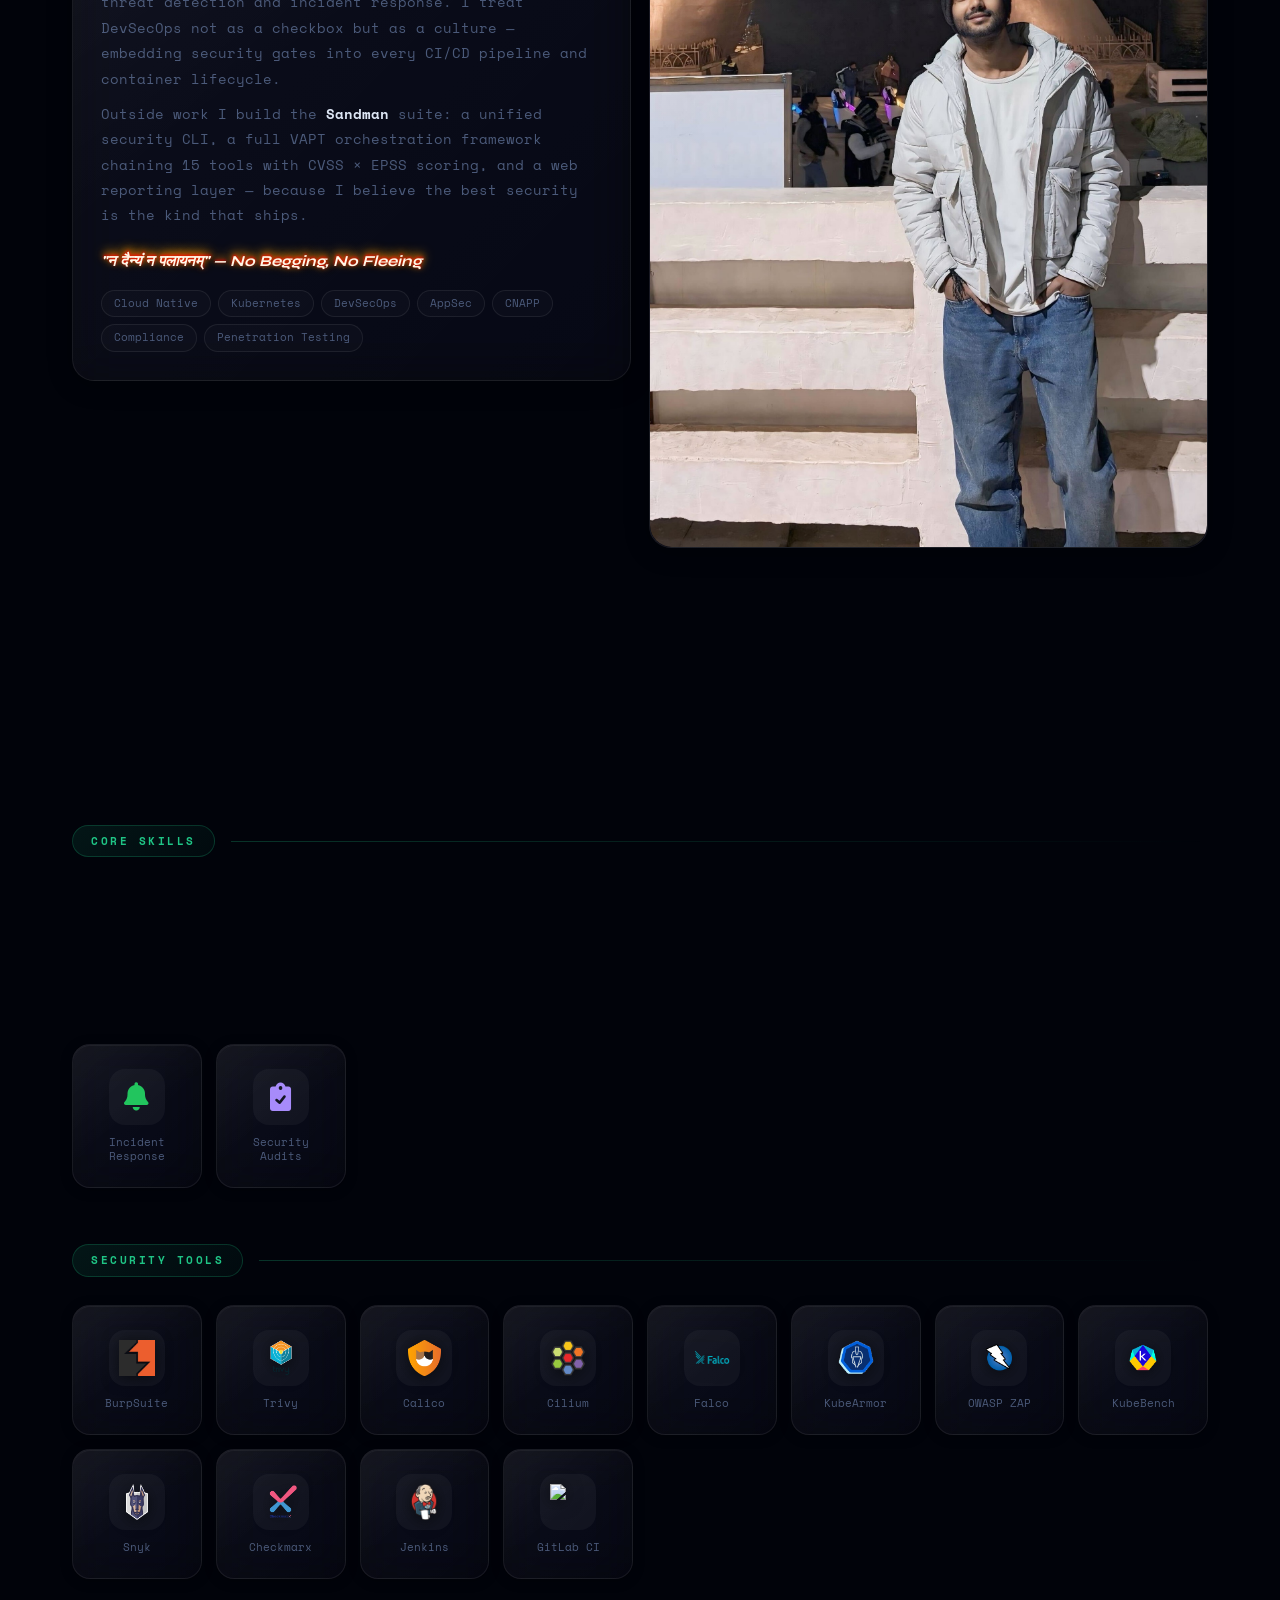
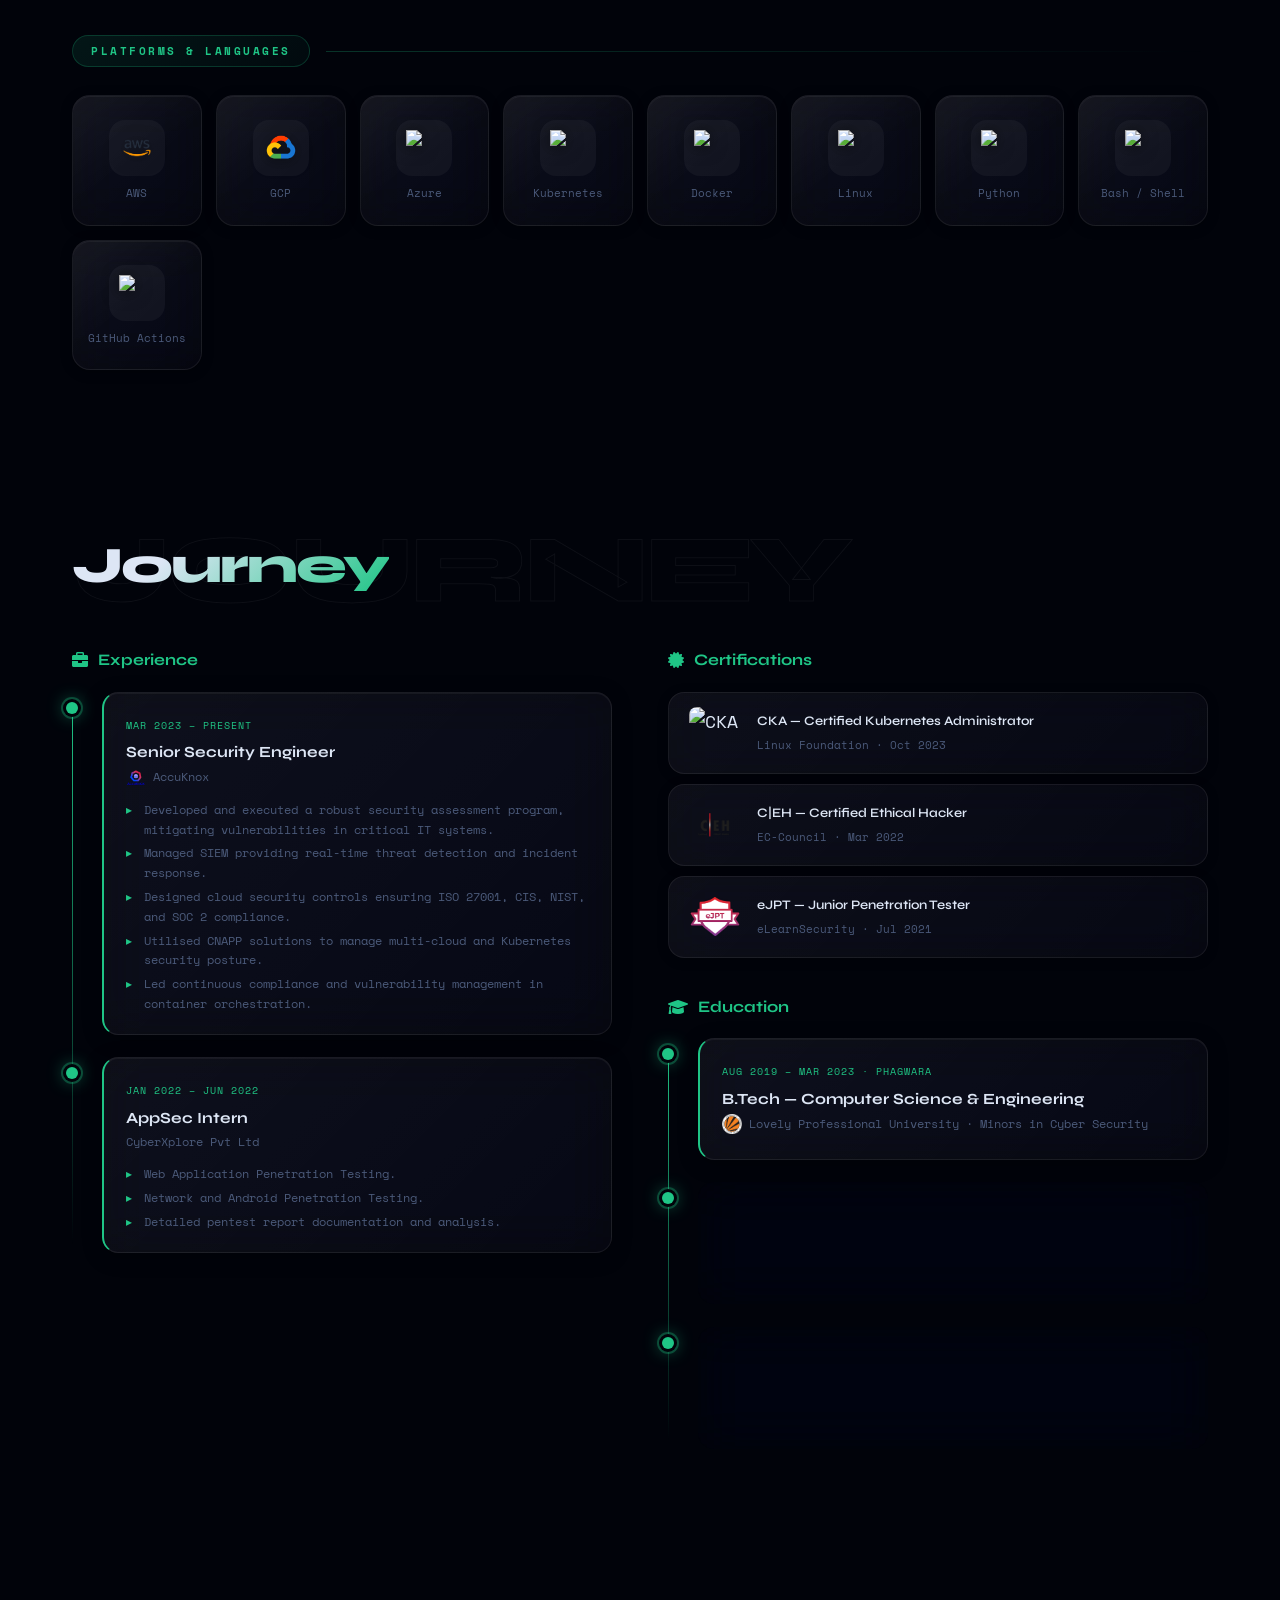
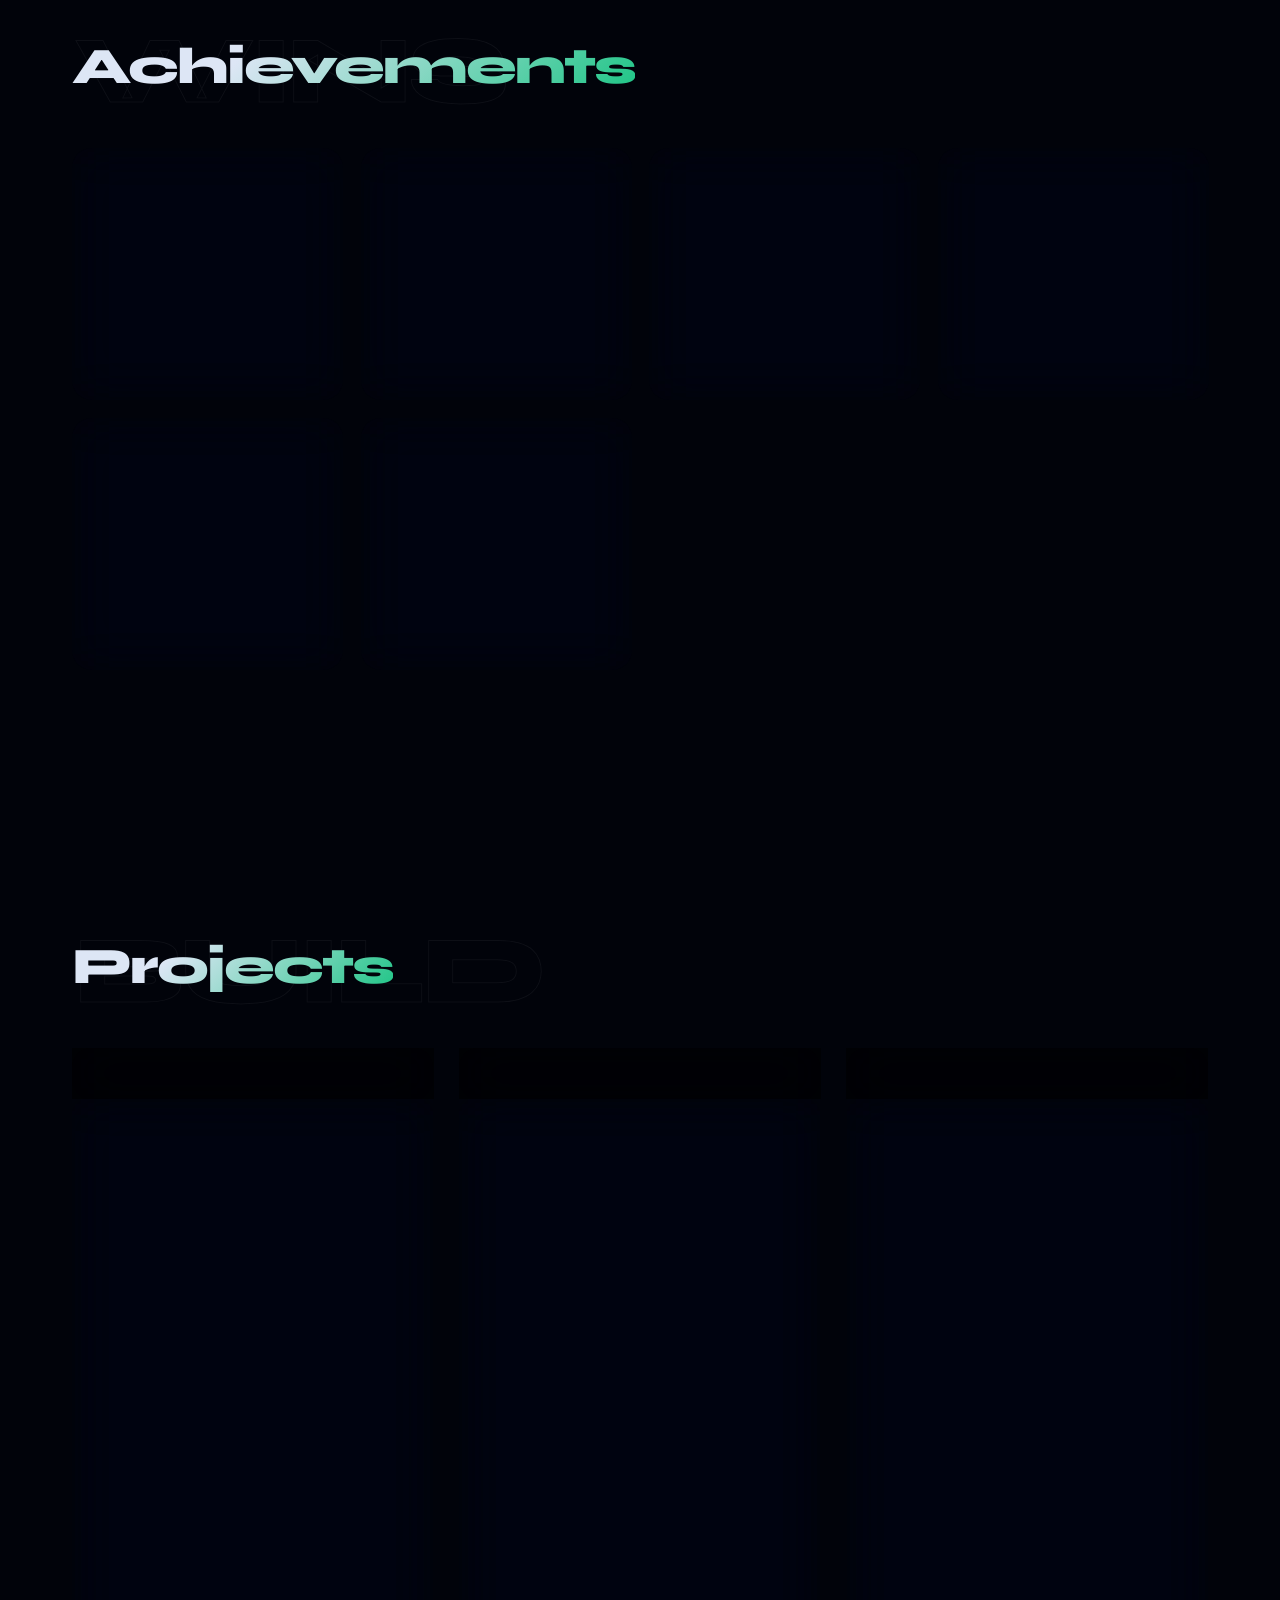
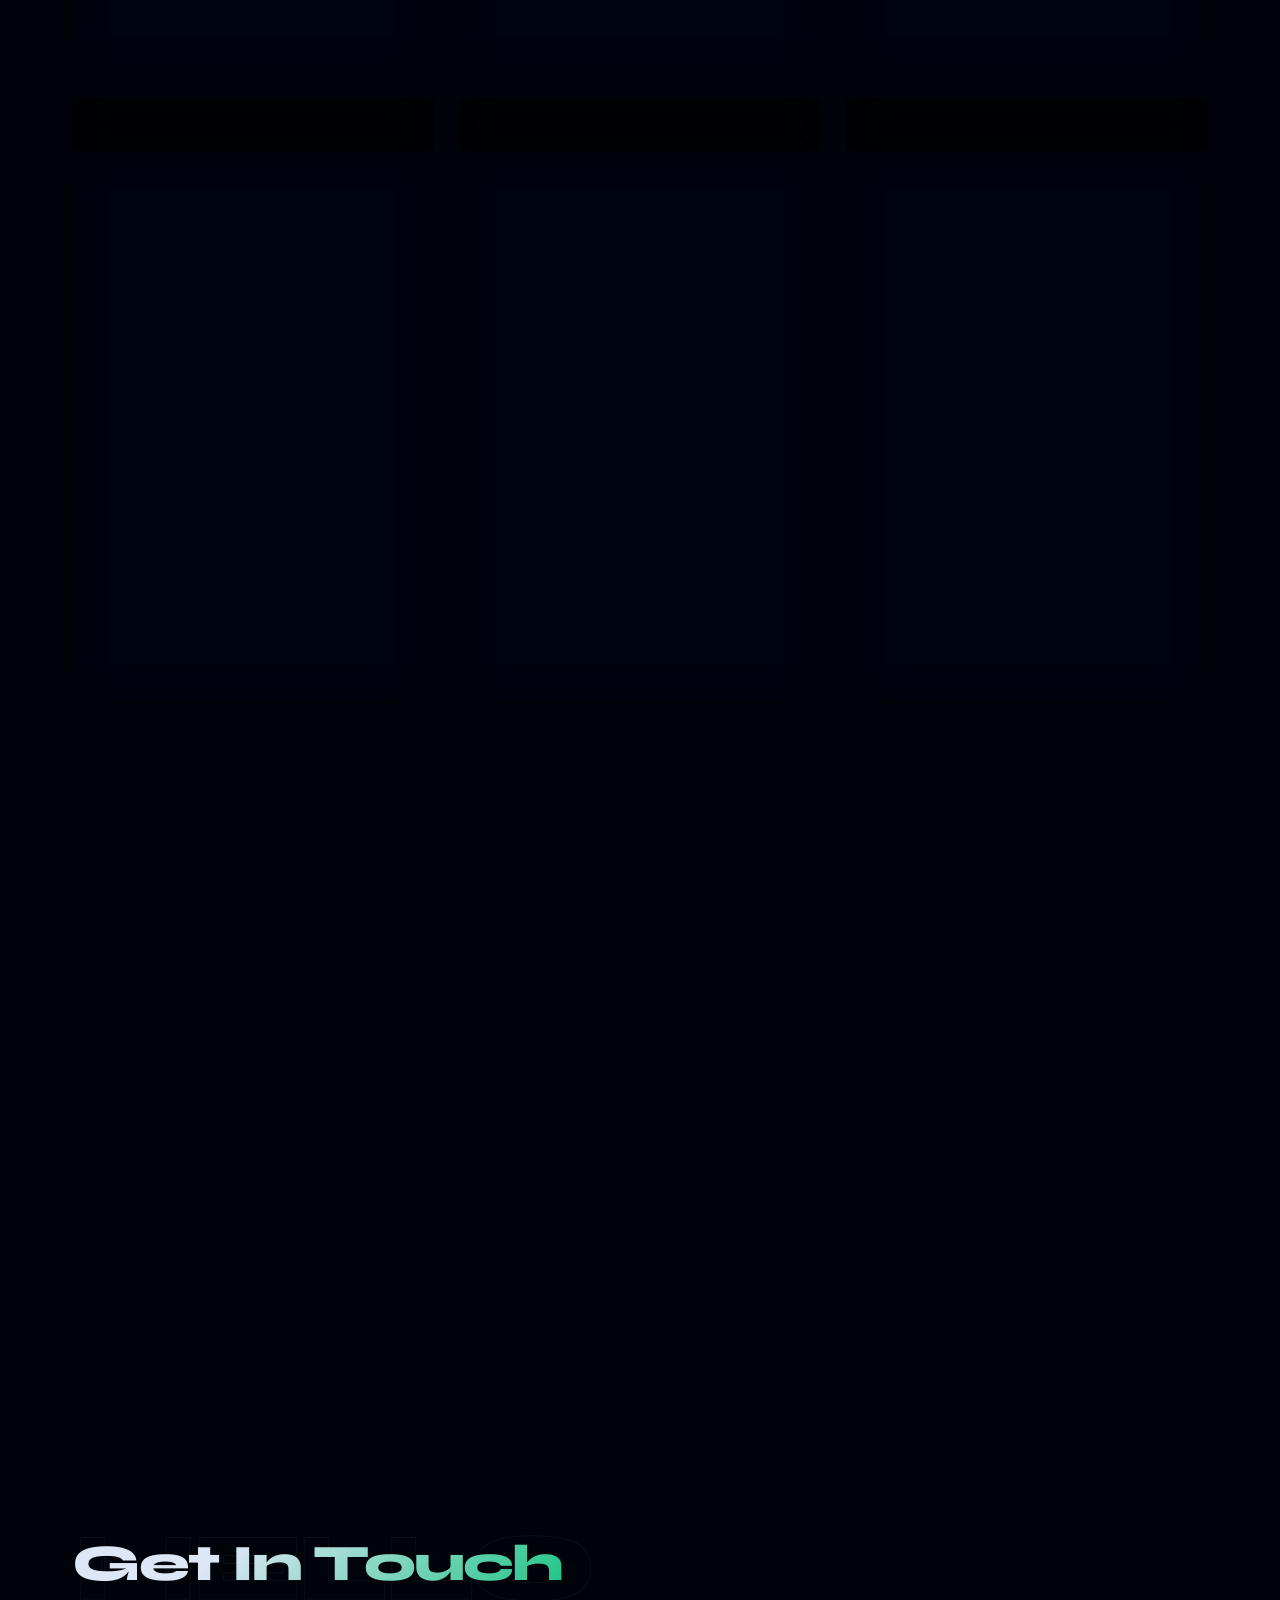
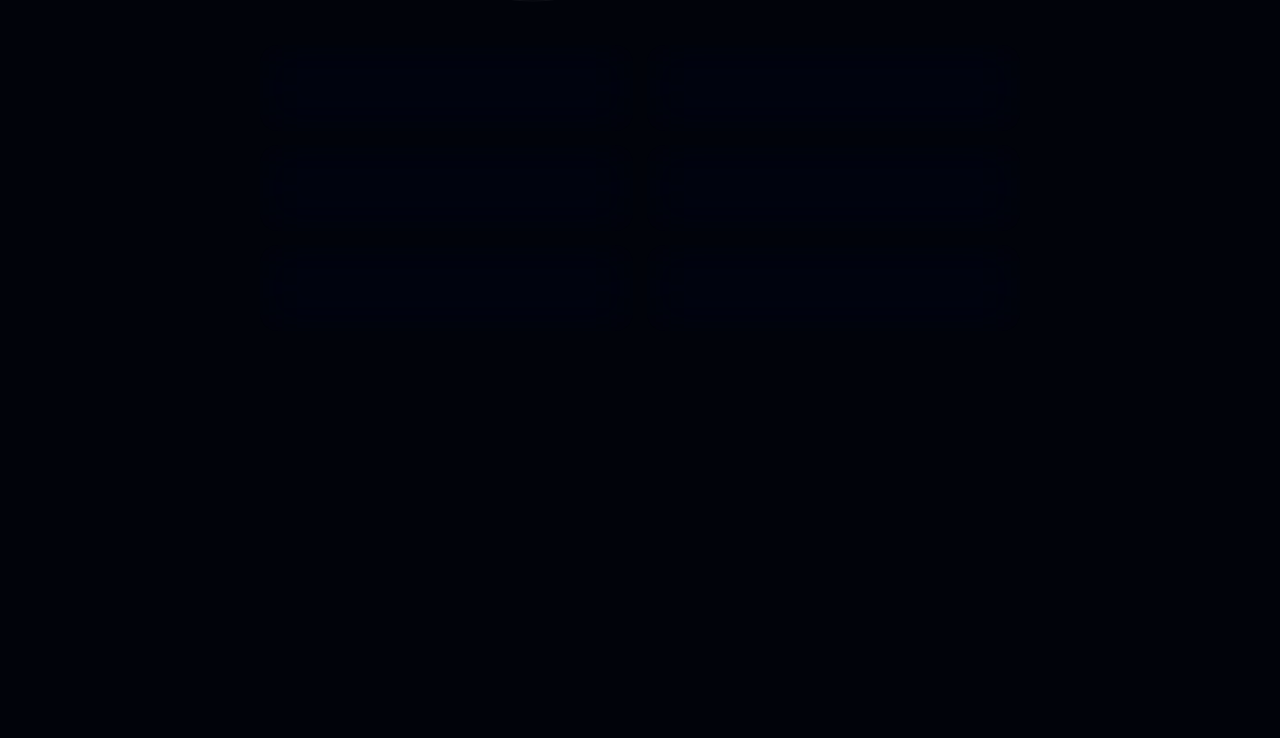
==== commit c9993346: "updates" ====
--- a/index.html
+++ b/index.html
@@ -2,9 +2,9 @@
 <html lang="en">
 <head>
 <meta charset="utf-8">
-<title>Aditya Raj — Security Engineer</title>
+<title>Aditya Raj — Senior Security Engineer</title>
 <meta name="viewport" content="width=device-width,initial-scale=1.0">
-<meta name="description" content="Aditya Raj – Security Engineer | Cloud Security | Kubernetes | AppSec | DevSecOps">
+<meta name="description" content="Aditya Raj – Senior Security Engineer | Cloud Security | Kubernetes | AppSec | DevSecOps">
 <link rel="stylesheet" href="https://cdnjs.cloudflare.com/ajax/libs/font-awesome/6.0.0/css/all.min.css">
 <link href="https://fonts.googleapis.com/css2?family=Space+Mono:wght@400;700&family=Syne:wght@400;600;700;800&display=swap" rel="stylesheet">
 <link rel="stylesheet" href="style.css">
@@ -13,9 +13,11 @@
 
 <div class="site-bg">
   <div class="grid-bg"></div>
+  <div class="aurora"></div>
   <div class="orb orb1"></div>
   <div class="orb orb2"></div>
   <div class="orb orb3"></div>
+  <div class="orb orb4"></div>
 </div>
 
 <div class="c-dot" id="cdot"></div>
@@ -75,12 +77,12 @@
         <div class="ln"><span>Raj</span></div>
       </h1>
       <div class="h-role">
-        <span class="role-title">Security Engineer</span>
+        <span class="role-title">Senior Security Engineer</span>
       </div>
       <div class="tw-wrap"><span class="tw" id="twEl"></span></div>
       <div class="h-btns">
         <a href="#contact" class="btn-p nl">Get In Touch <i class="fas fa-arrow-right"></i></a>
-        <a href="img/cv.html" class="btn-o" target="_blank">View CV</a>
+        <button class="btn-o" id="cvModalBtn">View CV</button>
         <a href="img/cv.pdf" class="btn-o" download>Download CV</a>
       </div>
       <div class="soc-row">
@@ -90,12 +92,14 @@
     </div>
 
     <div class="h-visual">
+      <div class="h-visual-glow"></div>
       <div class="orbit-ring or1"></div>
       <div class="orbit-ring or2"></div>
+      <div class="orbit-ring or3"></div>
       <div class="img-wrap">
         <img src="img/IMG_3728.jpg" alt="Aditya Raj">
       </div>
-      <div class="float-chip fc1"><i class="fas fa-shield-alt"></i>&nbsp;Security Engineer</div>
+      <div class="float-chip fc1"><i class="fas fa-shield-alt"></i>&nbsp;Senior Security Engineer</div>
       <div class="float-chip fc2"><i class="fas fa-dharmachakra"></i>&nbsp;Kubernetes Admin</div>
       <div class="float-chip fc3"><i class="fas fa-cloud"></i>&nbsp;Cloud Security</div>
     </div>
@@ -130,7 +134,7 @@
       <!-- Bio: left column, row 2 -->
       <div class="bento-card b-bio">
         <div class="b-label">/ about me</div>
-        <p>Security Engineer with <strong>3+ years</strong> of hands-on experience securing <strong>cloud-native infrastructure</strong>, Kubernetes clusters, and enterprise applications across multi-cloud environments. I design and operate end-to-end security postures that span AWS, Azure, and GCP — weaving together <strong>CNAPP, CSPM, CWPP</strong>, and AppSec frameworks into a coherent, compliance-driven strategy.</p>
+        <p>Senior Security Engineer with <strong>3+ years</strong> of hands-on experience securing <strong>cloud-native infrastructure</strong>, Kubernetes clusters, and enterprise applications across multi-cloud environments. I design and operate end-to-end security postures that span AWS, Azure, and GCP — weaving together <strong>CNAPP, CSPM, CWPP</strong>, and AppSec frameworks into a coherent, compliance-driven strategy.</p>
         <p style="margin-top:10px;">At <strong>AccuKnox</strong> I lead security assessment programs, architect cloud security controls aligned to <strong>ISO 27001, CIS, NIST, and SOC 2</strong>, and manage SIEM for real-time threat detection and incident response. I treat DevSecOps not as a checkbox but as a culture — embedding security gates into every CI/CD pipeline and container lifecycle.</p>
         <p style="margin-top:10px;">Outside work I build the <strong>Sandman</strong> suite: a unified security CLI, a full VAPT orchestration framework chaining 15 tools with CVSS × EPSS scoring, and a web reporting layer — because I believe the best security is the kind that ships.</p>
         <div class="b-quote">"न दैन्यं न पलायनम्" — No Begging, No Fleeing</div>
@@ -265,7 +269,7 @@
           <div class="tl-item">
             <div class="tl-inner">
               <span class="dt">Mar 2023 – Present</span>
-              <h3>Security Engineer</h3>
+              <h3>Senior Security Engineer</h3>
               <h4><img src="img/accuknox.webp" alt="AccuKnox" class="org-logo" width="20" height="20">AccuKnox</h4>
               <ul class="exp-ul">
                 <li>Developed and executed a robust security assessment program, mitigating vulnerabilities in critical IT systems.</li>
@@ -538,6 +542,195 @@
           <div class="proj-links">
             <a href="https://github.com/th3-v3ng34nc3/sandman-pt" target="_blank" class="plink">
               <i class="fab fa-github"></i>View Source
+            </a>
+          </div>
+        </div>
+      </div>
+
+
+      <!-- ── Sandmancer ── -->
+      <div class="proj-card rv">
+        <div class="term-head">
+          <div class="term-dots">
+            <span class="td td-r"></span><span class="td td-y"></span><span class="td td-g"></span>
+          </div>
+          <div class="term-path">~/projects/<strong>sandmancer</strong></div>
+          <div class="proj-status"><span class="ps-dot"></span>ACTIVE · CLI</div>
+        </div>
+        <div class="proj-body">
+          <div class="proj-tech-row">
+            <img src="https://cdn.simpleicons.org/python/3776AB"      title="Python"  alt="Python">
+            <img src="https://cdn.simpleicons.org/gnubash/4EAA25"     title="Shell"   alt="Shell">
+            <img src="https://cdn.simpleicons.org/linux/FCC624"       title="Linux"   alt="Linux">
+            <img src="https://cdn.simpleicons.org/docker/2496ED"      title="Docker"  alt="Docker">
+          </div>
+          <h3 class="proj-title">Sandmancer</h3>
+          <p class="proj-desc">
+            Advanced security assessment orchestration engine — an evolution of the Sandman suite.
+            Chains <mark>recon</mark>, <mark>enumeration</mark>, <mark>exploitation</mark>, and
+            <mark>post-exploitation</mark> modules into a single unified pipeline with
+            intelligent target prioritisation and risk scoring.
+          </p>
+          <div class="proj-feat">
+            <span>Recon Engine</span><span>Auto Exploit</span><span>Risk Scoring</span>
+            <span>Module Chain</span><span>Post-Exploit</span>
+          </div>
+          <div class="lang-block">
+            <div class="lang-bar">
+              <div class="lb-seg" style="--w:80%;--c:#3572A5" title="Python 80%"></div>
+              <div class="lb-seg" style="--w:14%;--c:#89e051" title="Shell 14%"></div>
+              <div class="lb-seg" style="--w:6%;--c:#384d54"  title="Other 6%"></div>
+            </div>
+            <div class="lang-leg">
+              <span><em style="background:#3572A5"></em>Python 80%</span>
+              <span><em style="background:#89e051"></em>Shell 14%</span>
+              <span><em style="background:#384d54"></em>Other 6%</span>
+            </div>
+          </div>
+          <div class="proj-links">
+            <a href="https://github.com/th3-v3ng34nc3" target="_blank" class="plink">
+              <i class="fab fa-github"></i>View Source
+            </a>
+          </div>
+        </div>
+      </div>
+
+      <!-- ── Sandman OSINT ── -->
+      <div class="proj-card rv">
+        <div class="term-head">
+          <div class="term-dots">
+            <span class="td td-r"></span><span class="td td-y"></span><span class="td td-g"></span>
+          </div>
+          <div class="term-path">~/projects/<strong>sandman-osint</strong></div>
+          <div class="proj-status proj-status-osint"><span class="ps-dot ps-dot-osint"></span>ACTIVE · OSINT</div>
+        </div>
+        <div class="proj-body">
+          <div class="proj-tech-row">
+            <img src="https://cdn.simpleicons.org/python/3776AB"      title="Python"  alt="Python">
+            <img src="https://cdn.simpleicons.org/gnubash/4EAA25"     title="Shell"   alt="Shell">
+            <img src="https://cdn.simpleicons.org/linux/FCC624"       title="Linux"   alt="Linux">
+            <img src="https://cdn.simpleicons.org/selenium/43B02A"    title="Selenium" alt="Selenium">
+          </div>
+          <h3 class="proj-title">Sandman OSINT</h3>
+          <p class="proj-desc">
+            Automated <mark>Open-Source Intelligence</mark> gathering framework — aggregates data from
+            public sources, APIs, and passive recon channels. Maps <mark>digital footprints</mark>,
+            enumerates exposed assets, and produces structured intelligence reports for
+            red-team and investigative operations.
+          </p>
+          <div class="proj-feat">
+            <span>Passive Recon</span><span>API Aggregation</span><span>Footprint Map</span>
+            <span>Asset Discovery</span><span>Intel Reports</span>
+          </div>
+          <div class="lang-block">
+            <div class="lang-bar">
+              <div class="lb-seg" style="--w:74%;--c:#3572A5" title="Python 74%"></div>
+              <div class="lb-seg" style="--w:20%;--c:#89e051" title="Shell 20%"></div>
+              <div class="lb-seg" style="--w:6%;--c:#555"     title="Other 6%"></div>
+            </div>
+            <div class="lang-leg">
+              <span><em style="background:#3572A5"></em>Python 74%</span>
+              <span><em style="background:#89e051"></em>Shell 20%</span>
+              <span><em style="background:#555"></em>Other 6%</span>
+            </div>
+          </div>
+          <div class="proj-links">
+            <a href="https://github.com/th3-v3ng34nc3" target="_blank" class="plink plink-osint">
+              <i class="fab fa-github"></i>View Source
+            </a>
+          </div>
+        </div>
+      </div>
+
+      <!-- ── Security Veda ── -->
+      <div class="proj-card rv">
+        <div class="term-head">
+          <div class="term-dots">
+            <span class="td td-r"></span><span class="td td-y"></span><span class="td td-g"></span>
+          </div>
+          <div class="term-path">~/projects/<strong>security-veda</strong></div>
+          <div class="proj-status proj-status-web"><span class="ps-dot ps-dot-web"></span>LIVE · PLATFORM</div>
+        </div>
+        <div class="proj-body">
+          <div class="proj-tech-row">
+            <img src="https://cdn.simpleicons.org/react/61DAFB"       title="React"      alt="React">
+            <img src="https://cdn.simpleicons.org/typescript/3178C6"  title="TypeScript" alt="TypeScript">
+            <img src="https://cdn.simpleicons.org/tailwindcss/06B6D4" title="Tailwind"   alt="Tailwind">
+            <img src="https://cdn.simpleicons.org/nextdotjs/e2e8f8"   title="Next.js"    alt="Next.js">
+          </div>
+          <h3 class="proj-title">Security Veda</h3>
+          <p class="proj-desc">
+            A curated <mark>security knowledge platform</mark> — "Veda" (Sanskrit: knowledge). Structured
+            learning paths covering <mark>cloud security</mark>, <mark>Kubernetes hardening</mark>,
+            DevSecOps, penetration testing, and compliance frameworks. Interactive labs,
+            cheatsheets, and real-world case studies.
+          </p>
+          <div class="proj-feat">
+            <span>Learning Paths</span><span>Interactive Labs</span><span>Cheatsheets</span>
+            <span>Case Studies</span><span>Compliance Maps</span>
+          </div>
+          <div class="lang-block">
+            <div class="lang-bar">
+              <div class="lb-seg" style="--w:60%;--c:#2b7489" title="TypeScript 60%"></div>
+              <div class="lb-seg" style="--w:30%;--c:#563d7c" title="CSS 30%"></div>
+              <div class="lb-seg" style="--w:10%;--c:#e34c26" title="HTML 10%"></div>
+            </div>
+            <div class="lang-leg">
+              <span><em style="background:#2b7489"></em>TypeScript 60%</span>
+              <span><em style="background:#563d7c"></em>CSS 30%</span>
+              <span><em style="background:#e34c26"></em>HTML 10%</span>
+            </div>
+          </div>
+          <div class="proj-links">
+            <a href="https://github.com/th3-v3ng34nc3" target="_blank" class="plink plink-web">
+              <i class="fab fa-github"></i>View Source
+            </a>
+          </div>
+        </div>
+      </div>
+
+      <!-- ── SE Training Plan App ── -->
+      <div class="proj-card rv">
+        <div class="term-head">
+          <div class="term-dots">
+            <span class="td td-r"></span><span class="td td-y"></span><span class="td td-g"></span>
+          </div>
+          <div class="term-path">~/projects/<strong>se-training-plan</strong></div>
+          <div class="proj-status proj-status-live"><span class="ps-dot ps-dot-live"></span>LIVE · WEB APP</div>
+        </div>
+        <div class="proj-body">
+          <div class="proj-tech-row">
+            <img src="https://cdn.simpleicons.org/react/61DAFB"       title="React"      alt="React">
+            <img src="https://cdn.simpleicons.org/typescript/3178C6"  title="TypeScript" alt="TypeScript">
+            <img src="https://cdn.simpleicons.org/tailwindcss/06B6D4" title="Tailwind"   alt="Tailwind">
+            <img src="https://cdn.simpleicons.org/vercel/e2e8f8"      title="Vercel"     alt="Vercel">
+          </div>
+          <h3 class="proj-title">SE Training Plan App</h3>
+          <p class="proj-desc">
+            A structured <mark>Security Engineering training tracker</mark> — helps security professionals
+            plan, track, and measure skill development across domains. Features goal-setting,
+            <mark>progress dashboards</mark>, resource linking, and certification roadmaps
+            tailored to real-world SE career paths.
+          </p>
+          <div class="proj-feat">
+            <span>Goal Tracking</span><span>Progress Dashboard</span><span>Cert Roadmaps</span>
+            <span>Skill Matrix</span><span>Resource Hub</span>
+          </div>
+          <div class="lang-block">
+            <div class="lang-bar">
+              <div class="lb-seg" style="--w:68%;--c:#2b7489" title="TypeScript 68%"></div>
+              <div class="lb-seg" style="--w:22%;--c:#563d7c" title="CSS 22%"></div>
+              <div class="lb-seg" style="--w:10%;--c:#f1e05a" title="JavaScript 10%"></div>
+            </div>
+            <div class="lang-leg">
+              <span><em style="background:#2b7489"></em>TypeScript 68%</span>
+              <span><em style="background:#563d7c"></em>CSS 22%</span>
+              <span><em style="background:#f1e05a"></em>JS 10%</span>
+            </div>
+          </div>
+          <div class="proj-links">
+            <a href="https://github.com/th3-v3ng34nc3" target="_blank" class="plink plink-live">
+              <i class="fas fa-external-link-alt"></i>Live Demo
             </a>
           </div>
         </div>
@@ -590,6 +783,30 @@
   </div>
 </section>
 
+<!-- ═══════════════════════════════════════
+     CV MODAL
+═══════════════════════════════════════ -->
+<div class="cv-modal-overlay" id="cvModalOverlay">
+  <div class="cv-modal" role="dialog" aria-label="Curriculum Vitae">
+    <div class="cv-modal-bar">
+      <div class="term-dots">
+        <span class="td td-r"></span><span class="td td-y"></span><span class="td td-g"></span>
+      </div>
+      <div class="cv-modal-title">~/docs/<span>aditya-raj-cv.html</span></div>
+      <button class="cv-modal-close" id="cvModalClose" title="Close"><i class="fas fa-times"></i></button>
+    </div>
+    <iframe class="cv-modal-iframe" id="cvModalFrame" src="" title="Aditya Raj — CV" loading="lazy"></iframe>
+    <div class="cv-modal-footer">
+      <a href="img/cv.html" target="_blank" class="btn-o" style="padding:9px 20px;font-size:13px;">
+        <i class="fas fa-external-link-alt"></i>&nbsp; Open in New Tab
+      </a>
+      <a href="img/cv.pdf" download class="btn-o" style="padding:9px 20px;font-size:13px;">
+        <i class="fas fa-download"></i>&nbsp; Download PDF
+      </a>
+    </div>
+  </div>
+</div>
+
 <button id="btt" title="Back to top"><i class="fas fa-arrow-up"></i></button>
 
 <div class="ssw" id="ssw">
--- a/style.css
+++ b/style.css
@@ -2,22 +2,26 @@
    VARIABLES
 ══════════════════════════════════════════════════ */
 :root {
-  --bg:      #04050c;
-  --bg2:     #080b14;
-  --border:  rgba(255,255,255,0.08);
-  --text:    #dde4f0;
-  --muted:   #4a5570;
+  --bg:      #01030a;
+  --bg2:     #040810;
+  --border:  rgba(255,255,255,0.07);
+  --text:    #dde6f5;
+  --muted:   #4b5a7a;
   --accent:  #1fc586;
   --accent2: #a78bfa;
-  --glow:    rgba(31,197,134,0.18);
+  --accent3: #38bdf8;
+  --glow:    rgba(31,197,134,0.22);
+  --glow2:   rgba(167,139,250,0.16);
+  --glow3:   rgba(56,189,248,0.12);
   --glass:   rgba(255,255,255,0.04);
   --glass2:  rgba(255,255,255,0.07);
-  --blur:    blur(22px);
-  --blur-sm: blur(12px);
+  --glass3:  rgba(255,255,255,0.11);
+  --blur:    blur(24px) saturate(180%);
+  --blur-sm: blur(14px) saturate(160%);
   --font-h:  'Syne', sans-serif;
   --font-m:  'Space Mono', monospace;
-  --r:  14px;
-  --t:  .35s cubic-bezier(.4,0,.2,1);
+  --r:  16px;
+  --t:  .32s cubic-bezier(.4,0,.2,1);
 }
 
 /* ══════════════════════════════════════════════════
@@ -36,9 +40,9 @@
   transition: background var(--t), color var(--t);
 }
 body.no-scroll { overflow-y: hidden; }
-::-webkit-scrollbar { width: 4px; }
+::-webkit-scrollbar { width: 3px; }
 ::-webkit-scrollbar-track { background: var(--bg); }
-::-webkit-scrollbar-thumb { background: var(--accent); border-radius: 9px; }
+::-webkit-scrollbar-thumb { background: linear-gradient(var(--accent), var(--accent2)); border-radius: 9px; }
 
 /* ══════════════════════════════════════════════════
    CURSOR
@@ -47,36 +51,44 @@
   position: fixed; top:0; left:0; border-radius:50%;
   pointer-events:none; transform:translate(-50%,-50%); z-index:9999;
 }
-.c-dot { width:7px; height:7px; background:var(--accent); }
+.c-dot { width:7px; height:7px; background:var(--accent); box-shadow:0 0 8px var(--accent); }
 .c-ring {
-  width:32px; height:32px; border:1.5px solid var(--accent);
-  opacity:.5; transition: width .2s, height .2s, opacity .2s;
-}
-.c-ring.big { width:48px; height:48px; opacity:1; }
+  width:34px; height:34px; border:1.5px solid var(--accent);
+  opacity:.45; transition: width .2s, height .2s, opacity .2s;
+}
+.c-ring.big { width:52px; height:52px; opacity:.9; border-color:var(--accent2); }
 @media (pointer:coarse) { .c-dot,.c-ring { display:none; } }
 
 /* ══════════════════════════════════════════════════
-   GRAIN TEXTURE
+   GRAIN + SCANLINE TEXTURE
 ══════════════════════════════════════════════════ */
 body::before {
   content:''; position:fixed; inset:0;
-  pointer-events:none; z-index:0; opacity:.2;
+  pointer-events:none; z-index:0; opacity:.12;
   background-image: url("data:image/svg+xml,%3Csvg viewBox='0 0 200 200' xmlns='http://www.w3.org/2000/svg'%3E%3Cfilter id='n'%3E%3CfeTurbulence type='fractalNoise' baseFrequency='.9' numOctaves='4' stitchTiles='stitch'/%3E%3C/filter%3E%3Crect width='100%25' height='100%25' filter='url(%23n)' opacity='.05'/%3E%3C/svg%3E");
 }
+body::after {
+  content:''; position:fixed; inset:0;
+  pointer-events:none; z-index:0; opacity:.025;
+  background: repeating-linear-gradient(0deg, transparent, transparent 2px, rgba(255,255,255,.03) 2px, rgba(255,255,255,.03) 4px);
+}
 
 /* ══════════════════════════════════════════════════
    PRELOADER
 ══════════════════════════════════════════════════ */
 #preloader {
-  position:fixed; inset:0; background:var(--bg);
+  position:fixed; inset:0;
+  background: radial-gradient(ellipse at 50% 50%, #060c1a 0%, var(--bg) 70%);
   display:flex; align-items:center; justify-content:center;
-  z-index:9000; transition:opacity .6s;
-}
-#preloader.out { opacity:0; pointer-events:none; }
+  z-index:9000; transition:opacity .7s, transform .7s;
+}
+#preloader.out { opacity:0; pointer-events:none; transform:scale(1.02); }
 .pre-inner { text-align:center; }
 .pre-text {
-  font-family:var(--font-h); font-size:clamp(2rem,6vw,4rem);
-  font-weight:800; letter-spacing:-2px; color:var(--accent);
+  font-family:var(--font-h); font-size:clamp(2.2rem,6vw,4.5rem);
+  font-weight:800; letter-spacing:-2px;
+  background: linear-gradient(135deg, var(--accent) 0%, var(--accent3) 60%, var(--accent2) 100%);
+  -webkit-background-clip: text; -webkit-text-fill-color: transparent; background-clip: text;
 }
 .pre-text span {
   display:inline-block; opacity:0; transform:translateY(60px);
@@ -84,12 +96,14 @@
 }
 @keyframes pUp { to { opacity:1; transform:none; } }
 .pre-bar {
-  width:180px; height:2px; background:rgba(255,255,255,.06);
-  border-radius:2px; margin:18px auto 0; overflow:hidden;
+  width:200px; height:2px;
+  background: rgba(255,255,255,.06);
+  border-radius:2px; margin:20px auto 0; overflow:hidden;
 }
 .pre-fill {
-  height:100%; background:var(--accent); border-radius:2px;
-  animation: preLoad .9s ease forwards;
+  height:100%;
+  background: linear-gradient(90deg, var(--accent), var(--accent3), var(--accent2));
+  border-radius:2px; animation: preLoad 1s ease forwards;
 }
 @keyframes preLoad { from { width:0; } to { width:100%; } }
 
@@ -103,52 +117,69 @@
 .grid-bg {
   position:absolute; inset:-50%; pointer-events:none;
   background-image:
-    radial-gradient(circle, rgba(31,197,134,0.09) 1.5px, transparent 1.5px),
-    url("data:image/svg+xml,%3Csvg xmlns='http://www.w3.org/2000/svg' width='56' height='100'%3E%3Cpath d='M28 66L0 50 0 16 28 0 56 16 56 50 28 66 28 100M28 0L28-34' stroke='rgba(255,255,255,0.06)' stroke-width='.8' fill='none'/%3E%3C/svg%3E");
-  background-size: 56px 50px, 56px 100px;
-  animation: gShift 50s linear infinite;
+    radial-gradient(circle, rgba(31,197,134,0.07) 1px, transparent 1px),
+    url("data:image/svg+xml,%3Csvg xmlns='http://www.w3.org/2000/svg' width='56' height='100'%3E%3Cpath d='M28 66L0 50 0 16 28 0 56 16 56 50 28 66 28 100M28 0L28-34' stroke='rgba(255,255,255,0.04)' stroke-width='.6' fill='none'/%3E%3C/svg%3E");
+  background-size: 40px 40px, 56px 100px;
+  animation: gShift 60s linear infinite;
 }
 @keyframes gShift { to { transform:translate(56px,100px); } }
-.orb { position:absolute; border-radius:50%; filter:blur(120px); pointer-events:none; opacity:.28; }
+
+.aurora {
+  position:absolute; inset:0; pointer-events:none;
+  background:
+    radial-gradient(ellipse 80% 50% at 20% -10%, rgba(31,197,134,0.08) 0%, transparent 60%),
+    radial-gradient(ellipse 60% 40% at 80% 110%, rgba(167,139,250,0.08) 0%, transparent 60%),
+    radial-gradient(ellipse 50% 30% at 50% 50%, rgba(56,189,248,0.04) 0%, transparent 70%);
+}
+
+.orb { position:absolute; border-radius:50%; filter:blur(110px); pointer-events:none; }
 .orb1 {
-  width:700px; height:700px; top:-180px; right:-120px;
+  width:800px; height:800px; top:-250px; right:-200px; opacity:.22;
   background:radial-gradient(circle, var(--accent2) 0%, transparent 65%);
-  animation: oF1 10s ease-in-out infinite alternate;
+  animation: oF1 11s ease-in-out infinite alternate;
 }
 .orb2 {
-  width:600px; height:600px; bottom:8%; left:-120px;
+  width:700px; height:700px; bottom:0; left:-180px; opacity:.2;
   background:radial-gradient(circle, var(--accent) 0%, transparent 65%);
-  animation: oF2 12s ease-in-out infinite alternate; animation-delay:-3s;
+  animation: oF2 13s ease-in-out infinite alternate; animation-delay:-4s;
 }
 .orb3 {
-  width:550px; height:550px; top:38%; left:32%;
-  background:radial-gradient(circle, rgba(167,139,250,.22) 0%, transparent 65%);
-  animation: oF3 14s ease-in-out infinite alternate; animation-delay:-6s;
-}
-@keyframes oF1 { to { transform:translate(-80px,80px) scale(1.1); } }
-@keyframes oF2 { to { transform:translate(80px,-50px) scale(1.15); } }
-@keyframes oF3 { to { transform:translate(100px,100px) scale(1.2); } }
+  width:600px; height:600px; top:30%; left:28%; opacity:.14;
+  background:radial-gradient(circle, rgba(56,189,248,.4) 0%, transparent 65%);
+  animation: oF3 15s ease-in-out infinite alternate; animation-delay:-7s;
+}
+.orb4 {
+  width:500px; height:500px; bottom:20%; right:10%; opacity:.15;
+  background:radial-gradient(circle, rgba(251,130,158,.35) 0%, transparent 65%);
+  animation: oF4 17s ease-in-out infinite alternate; animation-delay:-2s;
+}
+@keyframes oF1 { to { transform:translate(-100px,100px) scale(1.15); } }
+@keyframes oF2 { to { transform:translate(100px,-60px) scale(1.2); } }
+@keyframes oF3 { to { transform:translate(120px,120px) scale(1.25); } }
+@keyframes oF4 { to { transform:translate(-80px,-80px) scale(1.1); } }
 
 /* ══════════════════════════════════════════════════
    HEADER
 ══════════════════════════════════════════════════ */
 .hdr {
   position:fixed; top:0; left:0; right:0; z-index:500;
-  padding:13px 0; transition:background var(--t), box-shadow var(--t);
+  padding:14px 0; transition:background var(--t), box-shadow var(--t), border-color var(--t);
 }
 .hdr.stuck {
-  background:rgba(4,5,12,.78);
-  backdrop-filter:var(--blur); -webkit-backdrop-filter:var(--blur);
-  box-shadow:0 1px 0 var(--border);
+  background:rgba(1,3,10,.72);
+  backdrop-filter:var(--blur); -webkit-backdrop-filter:var(--blur);
+  box-shadow:0 1px 0 var(--border), 0 4px 40px rgba(0,0,0,.4);
 }
 .hdr .wrap {
-  max-width:1200px; margin:auto; padding:0 30px;
+  max-width:1200px; margin:auto; padding:0 32px;
   display:flex; align-items:center; justify-content:space-between;
 }
-.logo { font-family:var(--font-h); font-weight:800; font-size:22px; letter-spacing:-1px; }
-.logo span { color:var(--accent); }
-
-/* Shloka fire text */
+.logo {
+  font-family:var(--font-h); font-weight:800; font-size:22px; letter-spacing:-1px;
+  background: linear-gradient(135deg, var(--text) 0%, var(--accent) 100%);
+  -webkit-background-clip: text; -webkit-text-fill-color: transparent; background-clip: text;
+}
+
 .shloka-wrap { text-align:center; }
 .shloka {
   font-family:var(--font-h); font-size:1.05rem; font-weight:800;
@@ -158,40 +189,46 @@
 .shloka-meaning {
   font-family:var(--font-m); color:#ffaa00; font-size:.62rem;
   font-weight:bold; text-transform:uppercase; letter-spacing:2px;
-  text-shadow:0 0 5px rgba(255,0,0,.5); margin-top:2px;
+  text-shadow:0 0 5px rgba(255,120,0,.5); margin-top:2px;
 }
 @media (max-width:768px) { .shloka-wrap { display:none; } }
 
 .hdr-right { display:flex; align-items:center; gap:10px; }
 .mode-tog {
-  width:36px; height:36px; border-radius:10px; cursor:pointer;
+  width:38px; height:38px; border-radius:12px; cursor:pointer;
   background:var(--glass); backdrop-filter:var(--blur-sm); -webkit-backdrop-filter:var(--blur-sm);
   border:1px solid var(--border);
   display:flex; align-items:center; justify-content:center;
   font-size:15px; color:var(--accent); transition:all var(--t);
-}
-.mode-tog:hover { border-color:var(--accent); background:var(--glass2); }
+  box-shadow:0 2px 12px rgba(0,0,0,.3);
+}
+.mode-tog:hover { border-color:var(--accent); background:var(--glass2); box-shadow:0 0 20px var(--glow); }
 .ham {
-  width:40px; height:40px; border-radius:10px; cursor:pointer;
+  width:42px; height:42px; border-radius:12px; cursor:pointer;
   background:var(--glass); backdrop-filter:var(--blur-sm); -webkit-backdrop-filter:var(--blur-sm);
   border:1px solid var(--border);
   display:flex; flex-direction:column; align-items:center; justify-content:center; gap:5px;
-  transition:border-color var(--t);
-}
-.ham:hover { border-color:var(--accent); }
-.ham i { display:block; width:18px; height:1.5px; background:var(--text); transition:background var(--t); }
+  transition:all var(--t); box-shadow:0 2px 12px rgba(0,0,0,.3);
+}
+.ham:hover { border-color:var(--accent); box-shadow:0 0 20px var(--glow); }
+.ham i { display:block; width:18px; height:1.5px; background:var(--text); transition:background var(--t); border-radius:2px; }
 
 /* ══════════════════════════════════════════════════
    NAV DRAWER
 ══════════════════════════════════════════════════ */
 .nav {
   position:fixed; top:0; left:0; width:300px; height:100%;
-  background:rgba(4,5,12,.88);
+  background:rgba(1,3,10,.88);
   backdrop-filter:var(--blur); -webkit-backdrop-filter:var(--blur);
   border-right:1px solid var(--border);
   z-index:600; transform:translateX(-100%);
   transition:transform .45s cubic-bezier(.4,0,.2,1);
   display:flex; flex-direction:column; justify-content:center; padding:60px 40px;
+}
+.nav::before {
+  content:''; position:absolute; inset:0;
+  background: linear-gradient(160deg, rgba(31,197,134,0.04) 0%, transparent 50%);
+  pointer-events:none;
 }
 .nav.open { transform:none; }
 .nav ul { display:flex; flex-direction:column; gap:4px; }
@@ -199,31 +236,35 @@
   display:block; font-family:var(--font-h);
   font-size:clamp(1.3rem,3vw,1.75rem); font-weight:700;
   color:var(--muted); padding:7px 0;
-  transition:color var(--t), transform var(--t); cursor:pointer;
-}
-.nav a.on, .nav a:hover { color:var(--accent); transform:translateX(8px); }
+  transition:color var(--t), transform var(--t), text-shadow var(--t); cursor:pointer;
+}
+.nav a.on, .nav a:hover {
+  color:var(--accent); transform:translateX(10px);
+  text-shadow: 0 0 20px var(--glow);
+}
 .nl-cv {
   color:var(--accent) !important;
   font-size:clamp(.85rem,2vw,1rem) !important;
   border:1px solid rgba(31,197,134,.3) !important;
-  border-radius:8px !important;
-  padding:8px 14px !important;
+  border-radius:10px !important;
+  padding:8px 16px !important;
   margin-top:14px !important;
   display:inline-block !important;
   transform:none !important;
-}
-.nl-cv:hover { background:rgba(31,197,134,.08) !important; }
+  background: rgba(31,197,134,.05) !important;
+}
+.nl-cv:hover { background:rgba(31,197,134,.12) !important; box-shadow:0 0 20px var(--glow); }
 .nav-close {
-  position:absolute; top:22px; right:22px; width:36px; height:36px;
+  position:absolute; top:22px; right:22px; width:38px; height:38px;
   background:var(--glass); backdrop-filter:var(--blur-sm); -webkit-backdrop-filter:var(--blur-sm);
-  border:1px solid var(--border); border-radius:10px;
+  border:1px solid var(--border); border-radius:12px;
   display:flex; align-items:center; justify-content:center;
   font-size:20px; color:var(--muted); cursor:pointer; transition:all var(--t);
 }
-.nav-close:hover { border-color:var(--accent); color:var(--accent); }
+.nav-close:hover { border-color:var(--accent); color:var(--accent); box-shadow:0 0 16px var(--glow); }
 .nav-copy { position:absolute; bottom:28px; left:40px; font-size:11px; color:var(--muted); }
 .overlay {
-  position:fixed; inset:0; background:rgba(0,0,0,.6); backdrop-filter:blur(4px);
+  position:fixed; inset:0; background:rgba(0,0,0,.65); backdrop-filter:blur(6px);
   z-index:590; opacity:0; pointer-events:none; transition:opacity var(--t);
 }
 .overlay.on { opacity:1; pointer-events:all; }
@@ -234,23 +275,25 @@
 .fade-fx.on { opacity:1; }
 
 /* ══════════════════════════════════════════════════
-   SECTIONS  (shared)
+   SECTIONS (shared)
 ══════════════════════════════════════════════════ */
 .sec { min-height:100vh; padding:100px 0 70px; position:relative; }
-.sec.hide { display:none; }
-.wrap { max-width:1200px; margin:auto; padding:0 30px; }
-.sec-title { margin-bottom:52px; }
+.wrap { max-width:1200px; margin:auto; padding:0 32px; }
+.sec-title { margin-bottom:56px; }
 .sec-title h2 {
   font-family:var(--font-h); font-size:clamp(2rem,4.5vw,3.2rem);
   font-weight:800; letter-spacing:-2px; line-height:1;
   display:inline-block; position:relative;
+  background: linear-gradient(135deg, var(--text) 30%, var(--accent) 100%);
+  -webkit-background-clip: text; -webkit-text-fill-color: transparent; background-clip: text;
 }
 .sec-title h2::after {
   content:attr(data-bg);
-  position:absolute; top:-16px; left:2px;
+  position:absolute; top:-18px; left:2px;
   font-size:clamp(3rem,8vw,6rem); font-weight:800; letter-spacing:-4px;
-  color:transparent; -webkit-text-stroke:1px rgba(255,255,255,.04);
+  -webkit-text-stroke:1px rgba(255,255,255,.05); color:transparent;
   white-space:nowrap; pointer-events:none; line-height:1; z-index:-1;
+  -webkit-text-fill-color: transparent;
 }
 .sub-head {
   font-family:var(--font-h); font-size:1rem; font-weight:700;
@@ -259,7 +302,7 @@
 }
 
 /* REVEAL */
-.rv { opacity:0; transform:translateY(24px); transition:opacity .7s, transform .7s; }
+.rv { opacity:0; transform:translateY(28px); transition:opacity .75s, transform .75s; }
 .rv.done { opacity:1; transform:none; }
 
 /* ══════════════════════════════════════════════════
@@ -272,149 +315,171 @@
 }
 .h-text { flex:1; min-width:0; }
 
-/* Availability badge */
 .avail-badge {
   display:inline-flex; align-items:center; gap:10px;
-  font-size:12px; letter-spacing:1px; color:var(--text);
-  background:var(--glass);
+  font-size:11.5px; letter-spacing:1px; color:var(--text);
+  background: rgba(40,200,64,0.08);
   backdrop-filter:var(--blur-sm); -webkit-backdrop-filter:var(--blur-sm);
-  border:1px solid rgba(40,200,64,.3);
-  border-radius:100px; padding:7px 16px; margin-bottom:26px;
+  border:1px solid rgba(40,200,64,.25);
+  border-radius:100px; padding:8px 18px; margin-bottom:28px;
+  box-shadow: 0 0 30px rgba(40,200,64,0.08);
 }
 .avail-dot {
   width:8px; height:8px; border-radius:50%; background:#28c840;
   animation: avail-pulse 2s ease infinite;
+  box-shadow: 0 0 6px #28c840;
 }
 @keyframes avail-pulse {
-  0%   { box-shadow:0 0 0 0 rgba(40,200,64,.5); }
-  70%  { box-shadow:0 0 0 8px rgba(40,200,64,0); }
-  100% { box-shadow:0 0 0 0 rgba(40,200,64,0); }
-}
-
-/* Big name */
+  0%   { box-shadow:0 0 0 0 rgba(40,200,64,.6), 0 0 6px #28c840; }
+  70%  { box-shadow:0 0 0 10px rgba(40,200,64,0), 0 0 6px #28c840; }
+  100% { box-shadow:0 0 0 0 rgba(40,200,64,0), 0 0 6px #28c840; }
+}
+
 .h-name {
-  font-family:var(--font-h); font-size:clamp(3rem,7.5vw,6.2rem);
-  font-weight:800; letter-spacing:-4px; line-height:.9; margin-bottom:18px;
+  font-family:var(--font-h); font-size:clamp(3rem,7.5vw,6.5rem);
+  font-weight:800; letter-spacing:-4px; line-height:.92; margin-bottom:20px;
 }
 .h-name .ln { overflow:hidden; display:block; }
 .h-name .ln span {
   display:block; opacity:0; transform:translateY(100%);
-  animation:sUp .8s cubic-bezier(.4,0,.2,1) forwards;
-}
-.h-name .ln:nth-child(1) span { animation-delay:.15s; }
-.h-name .ln:nth-child(2) span { animation-delay:.3s; color:var(--muted); }
+  animation:sUp .9s cubic-bezier(.4,0,.2,1) forwards;
+}
+.h-name .ln:nth-child(1) span {
+  animation-delay:.2s;
+  background: linear-gradient(135deg, #ffffff 0%, var(--accent3) 100%);
+  -webkit-background-clip: text; -webkit-text-fill-color: transparent; background-clip: text;
+}
+.h-name .ln:nth-child(2) span {
+  animation-delay:.35s;
+  background: linear-gradient(135deg, var(--accent) 0%, var(--accent2) 100%);
+  -webkit-background-clip: text; -webkit-text-fill-color: transparent; background-clip: text;
+}
 @keyframes sUp { to { opacity:1; transform:none; } }
 
-/* Role strip */
 .h-role {
   font-family:var(--font-h); font-size:clamp(.9rem,2vw,1.1rem);
   font-weight:600; margin-bottom:20px;
   display:flex; align-items:center; gap:6px; flex-wrap:wrap;
 }
 .role-title { color:var(--text); }
-.role-sep   { color:var(--muted); }
-.role-co {
-  color:var(--accent);
-  background:rgba(31,197,134,.08);
-  border:1px solid rgba(31,197,134,.22);
-  border-radius:6px; padding:2px 10px;
-}
-
-.tw-wrap { font-size:clamp(.85rem,2vw,1rem); color:var(--muted); margin-bottom:32px; height:26px; }
+
+.tw-wrap { font-size:clamp(.85rem,2vw,1rem); color:var(--muted); margin-bottom:34px; height:26px; }
 .tw { border-right:2px solid var(--accent); padding-right:3px; }
 
-/* CTA buttons */
 .h-btns { display:flex; flex-wrap:wrap; gap:12px; align-items:center; }
 .btn-p {
-  padding:13px 26px; background:var(--accent); color:#04050c;
+  padding:14px 28px;
+  background: linear-gradient(135deg, var(--accent) 0%, #17a872 100%);
+  color:#01030a;
   font-family:var(--font-h); font-weight:700; font-size:14px;
-  border-radius:10px; border:none; cursor:pointer;
+  border-radius:12px; border:none; cursor:pointer;
   transition:all var(--t); position:relative; overflow:hidden;
   display:inline-flex; align-items:center; gap:8px;
+  box-shadow: 0 4px 20px var(--glow);
+}
+.btn-p::before {
+  content:''; position:absolute; inset:0;
+  background:linear-gradient(135deg, rgba(255,255,255,.2) 0%, transparent 60%);
 }
 .btn-p::after {
   content:''; position:absolute; inset:0;
-  background:rgba(255,255,255,.18); transform:translateX(-100%);
-  transition:transform .3s;
+  background:rgba(255,255,255,.15); transform:translateX(-100%);
+  transition:transform .35s;
 }
 .btn-p:hover::after { transform:none; }
-.btn-p:hover { transform:translateY(-2px); box-shadow:0 8px 32px var(--glow); }
+.btn-p:hover { transform:translateY(-3px); box-shadow:0 12px 40px var(--glow), 0 4px 20px var(--glow); }
+
 .btn-o {
-  padding:12px 26px;
+  display:inline-flex; align-items:center;
+  padding:13px 26px;
   background:var(--glass); backdrop-filter:var(--blur-sm); -webkit-backdrop-filter:var(--blur-sm);
   color:var(--text); font-family:var(--font-h); font-weight:600; font-size:14px;
-  border:1px solid var(--border); border-radius:10px; cursor:pointer;
-  transition:all var(--t);
-}
-.btn-o:hover { border-color:var(--accent); color:var(--accent); transform:translateY(-2px); }
-
-/* Social row */
-.soc-row { display:flex; gap:10px; margin-top:28px; }
+  border:1px solid var(--border); border-radius:12px; cursor:pointer;
+  transition:all var(--t); box-shadow:0 2px 12px rgba(0,0,0,.3);
+  appearance:none; -webkit-appearance:none; text-decoration:none;
+}
+.btn-o:hover { border-color:var(--accent); color:var(--accent); transform:translateY(-3px); box-shadow:0 8px 30px var(--glow); background:var(--glass2); }
+
+.soc-row { display:flex; gap:10px; margin-top:30px; }
 .soc-row a {
-  width:37px; height:37px;
+  width:40px; height:40px;
   background:var(--glass); backdrop-filter:var(--blur-sm); -webkit-backdrop-filter:var(--blur-sm);
-  border:1px solid var(--border); border-radius:10px;
+  border:1px solid var(--border); border-radius:12px;
   display:flex; align-items:center; justify-content:center;
-  color:var(--muted); font-size:14px; transition:all var(--t);
-}
-.soc-row a:hover { border-color:var(--accent); color:var(--accent); transform:translateY(-3px); background:var(--glass2); }
-
-/* ── Hero Visual (orbit + photo) ── */
+  color:var(--muted); font-size:15px; transition:all var(--t);
+}
+.soc-row a:hover { border-color:var(--accent); color:var(--accent); transform:translateY(-4px); background:var(--glass2); box-shadow:0 8px 28px var(--glow); }
+
+/* ── Hero Visual ── */
 .h-visual {
   flex-shrink:0; position:relative;
-  width:420px; height:420px;
-}
+  width:440px; height:440px;
+}
+.h-visual-glow {
+  position:absolute; inset:-40px; border-radius:50%;
+  background: radial-gradient(circle, rgba(31,197,134,0.08) 0%, transparent 70%);
+  animation: vis-glow 4s ease-in-out infinite alternate;
+  pointer-events:none;
+}
+@keyframes vis-glow { to { transform:scale(1.1); opacity:.5; } }
 .img-wrap {
-  position:absolute; inset:66px; border-radius:50%; overflow:hidden;
-  border:2px solid rgba(31,197,134,.25);
+  position:absolute; inset:68px; border-radius:50%; overflow:hidden;
+  border:2px solid rgba(31,197,134,.3);
   box-shadow:
-    0 0 50px rgba(31,197,134,.12),
-    0 0 100px rgba(31,197,134,.06),
-    inset 0 0 30px rgba(0,0,0,.5);
+    0 0 60px rgba(31,197,134,0.15),
+    0 0 120px rgba(31,197,134,0.06),
+    inset 0 0 40px rgba(0,0,0,.6);
+}
+.img-wrap::after {
+  content:''; position:absolute; inset:0; border-radius:50%;
+  background: linear-gradient(180deg, transparent 50%, rgba(1,3,10,.4) 100%);
+  pointer-events:none;
 }
 .img-wrap img { width:100%; height:100%; object-fit:cover; }
 .orbit-ring {
   position:absolute; border-radius:50%;
-  border:1px solid rgba(31,197,134,.16);
+  border:1px solid rgba(31,197,134,.14);
 }
 .orbit-ring::before {
   content:''; position:absolute;
-  top:-5px; left:calc(50% - 5px);
-  width:10px; height:10px; border-radius:50%;
+  top:-6px; left:calc(50% - 6px);
+  width:12px; height:12px; border-radius:50%;
   background:var(--accent);
-  box-shadow:0 0 10px var(--accent), 0 0 24px var(--accent), 0 0 40px rgba(31,197,134,.4);
-}
-.or1 { inset:28px; animation:orb-spin 8s linear infinite; }
-.or2 { inset:6px;  animation:orb-spin 14s linear infinite reverse; border-style:dashed; opacity:.6; }
-.or2::before { background:var(--accent2); box-shadow:0 0 10px var(--accent2), 0 0 24px var(--accent2); }
+  box-shadow:0 0 12px var(--accent), 0 0 28px var(--accent), 0 0 50px rgba(31,197,134,.5);
+}
+.or1 { inset:30px; animation:orb-spin 9s linear infinite; }
+.or2 { inset:7px; animation:orb-spin 16s linear infinite reverse; border-style:dashed; opacity:.55; }
+.or2::before { background:var(--accent2); box-shadow:0 0 12px var(--accent2), 0 0 28px var(--accent2); top:auto; bottom:-6px; left:calc(50% - 6px); }
+.or3 { inset:-10px; animation:orb-spin 24s linear infinite; border-color:rgba(56,189,248,.1); opacity:.6; }
+.or3::before { background:var(--accent3); box-shadow:0 0 10px var(--accent3), 0 0 22px var(--accent3); top:auto; bottom:-6px; right:calc(0% - 6px); left:auto; }
 @keyframes orb-spin { to { transform:rotate(360deg); } }
 
-/* Floating info chips */
 .float-chip {
   position:absolute;
-  background:var(--glass2); backdrop-filter:var(--blur); -webkit-backdrop-filter:var(--blur);
-  border:1px solid var(--border); border-radius:100px;
-  padding:8px 16px; font-size:11px; color:var(--text);
+  background: rgba(255,255,255,0.06);
+  backdrop-filter:var(--blur); -webkit-backdrop-filter:var(--blur);
+  border:1px solid rgba(255,255,255,.1); border-radius:100px;
+  padding:9px 18px; font-size:11.5px; color:var(--text);
   white-space:nowrap; font-family:var(--font-m);
   display:flex; align-items:center; gap:8px;
-  box-shadow:0 8px 32px rgba(0,0,0,.3);
+  box-shadow:0 8px 32px rgba(0,0,0,.4), inset 0 1px 0 rgba(255,255,255,.08);
 }
 .float-chip i { color:var(--accent); font-size:12px; }
-.fc1 { top:28px;  right:-15px; animation:fc-float 4s   ease-in-out infinite alternate; }
-.fc2 { top:45%;   left:-35px;  animation:fc-float 4.5s ease-in-out infinite alternate; animation-delay:.8s; }
-.fc3 { bottom:22px; right:5px; animation:fc-float 5s   ease-in-out infinite alternate; animation-delay:1.4s; }
-@keyframes fc-float { to { transform:translateY(-10px); } }
+.fc1 { top:22px;   right:-20px; animation:fc-float 4s   ease-in-out infinite alternate; }
+.fc2 { top:44%;    left:-40px;  animation:fc-float 4.5s ease-in-out infinite alternate; animation-delay:.9s; }
+.fc3 { bottom:18px; right:2px;  animation:fc-float 5s   ease-in-out infinite alternate; animation-delay:1.5s; }
+@keyframes fc-float { to { transform:translateY(-12px); } }
 
 .scroll-hint {
   position:absolute; bottom:36px; left:50%; transform:translateX(-50%);
   display:flex; flex-direction:column; align-items:center; gap:6px;
-  font-size:10px; letter-spacing:2px; text-transform:uppercase; color:var(--muted);
-  z-index:2; animation:sh 2s ease infinite;
-}
-.scroll-hint .line { width:1px; height:38px; background:linear-gradient(to bottom, var(--accent), transparent); }
+  font-size:10px; letter-spacing:2.5px; text-transform:uppercase; color:var(--muted);
+  z-index:2; animation:sh 2.5s ease infinite;
+}
+.scroll-hint .line { width:1px; height:42px; background:linear-gradient(to bottom, var(--accent), transparent); }
 @keyframes sh {
-  0%,100% { transform:translateX(-50%); }
-  50%     { transform:translateX(-50%) translateY(8px); }
+  0%,100% { transform:translateX(-50%) translateY(0); opacity:.7; }
+  50%     { transform:translateX(-50%) translateY(10px); opacity:1; }
 }
 
 /* ══════════════════════════════════════════════════
@@ -423,60 +488,73 @@
 .bento {
   display:grid;
   grid-template-columns:repeat(4,1fr);
-  gap:16px;
+  gap:18px;
 }
 .bento-card {
-  background:var(--glass);
-  backdrop-filter:var(--blur); -webkit-backdrop-filter:var(--blur);
-  border:1px solid var(--border); border-radius:20px; padding:26px;
-  transition:border-color var(--t), transform var(--t);
-}
-.bento-card:hover { border-color:rgba(31,197,134,.28); }
+  background: linear-gradient(135deg, rgba(255,255,255,0.055) 0%, rgba(255,255,255,0.022) 100%);
+  backdrop-filter:var(--blur); -webkit-backdrop-filter:var(--blur);
+  border:1px solid var(--border); border-radius:22px; padding:28px;
+  transition:border-color var(--t), transform var(--t), box-shadow var(--t);
+  position:relative; overflow:hidden;
+  box-shadow: 0 4px 24px rgba(0,0,0,.3), inset 0 1px 0 rgba(255,255,255,.06);
+}
+.bento-card::before {
+  content:''; position:absolute; inset:0; border-radius:inherit;
+  background: linear-gradient(145deg, rgba(255,255,255,.05) 0%, transparent 50%);
+  pointer-events:none;
+}
+.bento-card:hover {
+  border-color:rgba(31,197,134,.3);
+  box-shadow: 0 12px 48px rgba(31,197,134,.1), inset 0 1px 0 rgba(255,255,255,.08);
+}
 .b-label {
-  font-size:10px; letter-spacing:2px; text-transform:uppercase;
-  color:var(--accent); font-family:var(--font-m); margin-bottom:14px;
+  font-size:10px; letter-spacing:2.5px; text-transform:uppercase;
+  color:var(--accent); font-family:var(--font-m); margin-bottom:16px;
 }
 .b-bio { grid-column:span 2; }
-.b-bio p { color:var(--muted); font-size:13.5px; line-height:1.85; }
+.b-bio p { color:var(--muted); font-size:13.5px; line-height:1.88; }
 .b-bio p strong { color:var(--text); }
 .b-quote {
   font-family:var(--font-h); font-size:.95rem; font-weight:700;
-  margin-top:18px; font-style:italic;
+  margin-top:20px; font-style:italic;
   color:#fff8e7;
   text-shadow:0 -1px 3px #ff0000, 0 -2px 6px #ff7700, 0 -4px 12px #ffaa00;
 }
 .b-tags { display:flex; flex-wrap:wrap; gap:7px; margin-top:16px; }
 .b-tags span {
-  font-size:10.5px; padding:4px 11px;
+  font-size:10.5px; padding:4px 12px;
   border:1px solid var(--border); border-radius:100px;
   color:var(--muted); font-family:var(--font-m); transition:all var(--t);
-}
-.b-tags span:hover { border-color:var(--accent); color:var(--accent); }
+  background: rgba(255,255,255,.02);
+}
+.b-tags span:hover { border-color:var(--accent); color:var(--accent); background:rgba(31,197,134,.06); }
 
 .b-stat {
   grid-column:span 1;
   display:flex; flex-direction:column; align-items:center; justify-content:center;
-  text-align:center; min-height:130px;
-  background: linear-gradient(135deg, var(--glass) 0%, rgba(31,197,134,.03) 100%);
+  text-align:center; min-height:140px;
+  background: linear-gradient(135deg, rgba(31,197,134,0.06) 0%, rgba(255,255,255,0.02) 100%);
 }
 .stat-num {
-  font-family:var(--font-h); font-size:3rem; font-weight:800;
-  color:var(--accent); letter-spacing:-3px; line-height:1;
+  font-family:var(--font-h); font-size:3.2rem; font-weight:800;
+  background: linear-gradient(135deg, var(--accent), var(--accent3));
+  -webkit-background-clip: text; -webkit-text-fill-color: transparent; background-clip: text;
+  letter-spacing:-3px; line-height:1;
 }
 .stat-lbl {
   font-size:10px; color:var(--muted); text-transform:uppercase;
-  letter-spacing:1.5px; margin-top:8px; font-family:var(--font-m);
+  letter-spacing:1.8px; margin-top:9px; font-family:var(--font-m);
 }
 .b-photo {
   grid-column:span 2; grid-row:span 2; padding:0; overflow:hidden;
-  border-radius:20px; min-height:200px;
+  border-radius:22px; min-height:200px;
 }
 .b-photo img {
   width:100%; height:100%; min-height:200px;
   object-fit:cover; object-position:center top;
-  border-radius:20px; display:block; transition:transform .6s;
-}
-.b-photo:hover img { transform:scale(1.04); }
+  border-radius:22px; display:block; transition:transform .7s;
+}
+.b-photo:hover img { transform:scale(1.05); }
 .b-contact { grid-column:span 2; }
 .b-cinfo { display:flex; flex-wrap:wrap; gap:16px 32px; }
 .b-cinfo li {
@@ -486,26 +564,24 @@
 .b-cinfo li i { color:var(--accent); width:16px; text-align:center; }
 
 /* ══════════════════════════════════════════════════
-   ARSENAL — SEQUENTIAL GROUPS + TECH GRID
-══════════════════════════════════════════════════ */
-.ar-group { margin-bottom:52px; }
+   ARSENAL
+══════════════════════════════════════════════════ */
+.ar-group { margin-bottom:56px; }
 .ar-group:last-child { margin-bottom:0; }
 .ar-group-title {
-  display:flex; align-items:center; gap:16px;
-  margin-bottom:28px;
+  display:flex; align-items:center; gap:16px; margin-bottom:28px;
 }
 .ar-group-title span {
   font-family:var(--font-m); font-size:11px; font-weight:700; letter-spacing:2.5px;
   text-transform:uppercase; color:var(--accent);
-  padding:5px 16px;
-  background:rgba(31,197,134,0.08);
-  border:1px solid rgba(31,197,134,0.2);
-  border-radius:100px;
-  white-space:nowrap;
+  padding:6px 18px;
+  background: linear-gradient(135deg, rgba(31,197,134,0.1), rgba(31,197,134,0.04));
+  border:1px solid rgba(31,197,134,0.22);
+  border-radius:100px; white-space:nowrap;
 }
 .ar-group-title::after {
   content:''; flex:1; height:1px;
-  background:linear-gradient(90deg, rgba(31,197,134,0.2), transparent);
+  background:linear-gradient(90deg, rgba(31,197,134,0.25), transparent);
 }
 .ar-panel { display:block; }
 
@@ -516,27 +592,34 @@
 }
 .tech-item {
   display:flex; flex-direction:column; align-items:center;
-  gap:10px; padding:22px 12px;
-  background:var(--glass); backdrop-filter:var(--blur); -webkit-backdrop-filter:var(--blur);
-  border:1px solid var(--border); border-radius:16px;
+  gap:10px; padding:24px 12px;
+  background: linear-gradient(135deg, rgba(255,255,255,0.05) 0%, rgba(255,255,255,0.02) 100%);
+  backdrop-filter:var(--blur); -webkit-backdrop-filter:var(--blur);
+  border:1px solid var(--border); border-radius:18px;
   text-align:center; transition:all var(--t); cursor:default;
-}
-.tech-item:hover { border-color:var(--accent); transform:translateY(-5px); background:var(--glass2); }
+  box-shadow: 0 2px 12px rgba(0,0,0,.25), inset 0 1px 0 rgba(255,255,255,.05);
+  position:relative; overflow:hidden;
+}
+.tech-item::before {
+  content:''; position:absolute; inset:0; border-radius:inherit;
+  background: linear-gradient(145deg, rgba(255,255,255,.04) 0%, transparent 50%);
+  pointer-events:none;
+}
+.tech-item:hover {
+  border-color:var(--accent); transform:translateY(-6px);
+  background: linear-gradient(135deg, rgba(31,197,134,0.08) 0%, rgba(255,255,255,0.03) 100%);
+  box-shadow: 0 16px 40px rgba(31,197,134,.15), inset 0 1px 0 rgba(255,255,255,.08);
+}
 .tech-ico {
-  width:54px; height:54px; border-radius:14px;
+  width:56px; height:56px; border-radius:16px;
   display:flex; align-items:center; justify-content:center;
   font-size:28px; background:rgba(255,255,255,.04); position:relative;
 }
 .tech-ico img {
-  width:34px; height:34px; object-fit:contain;
-  filter:drop-shadow(0 2px 6px rgba(0,0,0,.5));
+  width:36px; height:36px; object-fit:contain;
+  filter:drop-shadow(0 2px 8px rgba(0,0,0,.6));
 }
 .ti-img { font-size:0; }
-.ti-dot {
-  position:absolute; bottom:-2px; right:-2px;
-  width:10px; height:10px; border-radius:50%;
-  border:2px solid var(--bg);
-}
 .tech-item span { font-size:11px; color:var(--muted); font-family:var(--font-m); line-height:1.3; }
 
 /* ══════════════════════════════════════════════════
@@ -544,55 +627,54 @@
 ══════════════════════════════════════════════════ */
 .exp-grid { display:grid; grid-template-columns:1fr 1fr; gap:56px; }
 
-/* Timeline */
-.tl { position:relative; padding-left:28px; margin-top:8px; }
+.tl { position:relative; padding-left:30px; margin-top:8px; }
 .tl::before {
   content:''; position:absolute; left:0; top:8px; bottom:8px;
   width:1px;
   background:linear-gradient(to bottom, var(--accent), transparent);
 }
-.tl-item { position:relative; margin-bottom:20px; }
+.tl-item { position:relative; margin-bottom:22px; }
 .tl-item::before {
-  content:''; position:absolute; left:-34px; top:8px;
-  width:10px; height:10px; border-radius:50%;
+  content:''; position:absolute; left:-36px; top:10px;
+  width:12px; height:12px; border-radius:50%;
   background:var(--accent);
-  box-shadow:0 0 0 3px var(--bg), 0 0 0 4px var(--accent), 0 0 14px var(--accent);
+  box-shadow:0 0 0 3px var(--bg), 0 0 0 5px rgba(31,197,134,.3), 0 0 18px var(--accent);
 }
 .tl-inner {
-  background:var(--glass); backdrop-filter:var(--blur); -webkit-backdrop-filter:var(--blur);
+  background: linear-gradient(135deg, rgba(255,255,255,0.055) 0%, rgba(255,255,255,0.022) 100%);
+  backdrop-filter:var(--blur); -webkit-backdrop-filter:var(--blur);
   border:1px solid var(--border); border-left:2px solid var(--accent);
-  border-radius:var(--r); padding:16px 20px;
-  transition:transform var(--t), background var(--t);
-}
-.tl-inner:hover { transform:translateX(5px); background:var(--glass2); }
+  border-radius:var(--r); padding:18px 22px;
+  transition:transform var(--t), background var(--t), box-shadow var(--t);
+  box-shadow: 0 4px 20px rgba(0,0,0,.25), inset 0 1px 0 rgba(255,255,255,.05);
+}
+.tl-inner:hover { transform:translateX(6px); background:var(--glass2); box-shadow:0 8px 32px rgba(31,197,134,.1); }
 .tl-inner .dt {
   font-size:10px; color:var(--accent); font-family:var(--font-m);
   letter-spacing:1px; text-transform:uppercase;
 }
-.tl-inner h3 { font-family:var(--font-h); font-weight:700; font-size:.95rem; color:var(--text); margin:5px 0 2px; }
-.tl-inner h4 { font-size:11.5px; color:var(--muted); font-weight:400; margin-bottom:7px; }
+.tl-inner h3 { font-family:var(--font-h); font-weight:700; font-size:.97rem; color:var(--text); margin:5px 0 2px; }
+.tl-inner h4 { font-size:11.5px; color:var(--muted); font-weight:400; margin-bottom:7px; display:flex; align-items:center; }
 .exp-ul { margin-top:10px; }
-.exp-ul li { padding:2px 0 2px 16px; position:relative; color:var(--muted); font-size:12px; }
+.exp-ul li { padding:2px 0 2px 18px; position:relative; color:var(--muted); font-size:12px; }
 .exp-ul li::before { content:'▸'; position:absolute; left:0; color:var(--accent); }
 
-/* Certifications */
 .cert-list { display:flex; flex-direction:column; gap:10px; margin-top:8px; }
 .cert-item {
-  display:flex; align-items:center; gap:16px; padding:14px 18px;
-  background:var(--glass); backdrop-filter:var(--blur); -webkit-backdrop-filter:var(--blur);
-  border:1px solid var(--border); border-radius:14px; transition:all var(--t);
-}
-.cert-item:hover { border-color:var(--accent); transform:translateX(5px); }
+  display:flex; align-items:center; gap:16px; padding:14px 20px;
+  background: linear-gradient(135deg, rgba(255,255,255,0.05) 0%, rgba(255,255,255,0.022) 100%);
+  backdrop-filter:var(--blur); -webkit-backdrop-filter:var(--blur);
+  border:1px solid var(--border); border-radius:16px; transition:all var(--t);
+  box-shadow: 0 2px 12px rgba(0,0,0,.2);
+}
+.cert-item:hover { border-color:var(--accent); transform:translateX(6px); box-shadow:0 8px 28px rgba(31,197,134,.1); }
 .cert-icon {
-  width:52px; height:52px; border-radius:10px; flex-shrink:0;
+  width:52px; height:52px; border-radius:12px; flex-shrink:0;
   display:flex; align-items:center; justify-content:center; font-size:18px;
 }
 .ci-img { background:transparent; border:none; padding:0; }
 .ci-img img { width:52px; height:52px; object-fit:contain; border-radius:8px; }
-
-/* Org logos in timeline h4 */
-.tl-inner h4 .org-logo,
-.org-logo {
+.org-logo, .tl-inner h4 .org-logo {
   width:20px !important; height:20px !important;
   max-width:20px !important; max-height:20px !important;
   object-fit:contain; border-radius:4px;
@@ -605,37 +687,44 @@
 /* ══════════════════════════════════════════════════
    ACHIEVEMENTS
 ══════════════════════════════════════════════════ */
-.svc-grid { display:grid; grid-template-columns:repeat(auto-fill,minmax(250px,1fr)); gap:18px; }
+.svc-grid { display:grid; grid-template-columns:repeat(auto-fill,minmax(260px,1fr)); gap:18px; }
 .svc-card {
-  background:var(--glass); backdrop-filter:var(--blur); -webkit-backdrop-filter:var(--blur);
-  border:1px solid var(--border); border-radius:var(--r); padding:28px 24px;
+  background: linear-gradient(135deg, rgba(255,255,255,0.055) 0%, rgba(255,255,255,0.02) 100%);
+  backdrop-filter:var(--blur); -webkit-backdrop-filter:var(--blur);
+  border:1px solid var(--border); border-radius:20px; padding:30px 26px;
   position:relative; overflow:hidden; transition:all var(--t);
+  box-shadow: 0 4px 20px rgba(0,0,0,.25), inset 0 1px 0 rgba(255,255,255,.05);
+}
+.svc-card::before {
+  content:''; position:absolute; inset:0; border-radius:inherit;
+  background: linear-gradient(145deg, rgba(255,255,255,.04) 0%, transparent 50%);
+  pointer-events:none;
 }
 .svc-card::after {
   content:''; position:absolute; top:0; left:0; right:0; height:2px;
   background:linear-gradient(90deg, transparent, var(--accent), transparent);
-  transform:scaleX(0); transition:transform .45s;
+  transform:scaleX(0); transition:transform .5s;
 }
 .svc-card:hover {
-  border-color:var(--accent); transform:translateY(-6px);
-  background:var(--glass2);
-  box-shadow:0 20px 60px rgba(31,197,134,.1);
+  border-color:rgba(31,197,134,.35);
+  transform:translateY(-7px);
+  box-shadow:0 24px 64px rgba(31,197,134,.12), inset 0 1px 0 rgba(255,255,255,.08);
 }
 .svc-card:hover::after { transform:scaleX(1); }
 .ach-num {
-  font-family:var(--font-h); font-size:4rem; font-weight:800;
-  color:rgba(255,255,255,.04); letter-spacing:-4px; line-height:1;
-  position:absolute; top:8px; right:14px; pointer-events:none; user-select:none;
+  font-family:var(--font-h); font-size:4.5rem; font-weight:800;
+  color:rgba(255,255,255,.03); letter-spacing:-4px; line-height:1;
+  position:absolute; top:6px; right:14px; pointer-events:none; user-select:none;
 }
 .svc-card .ico {
-  width:48px; height:48px;
+  width:50px; height:50px;
   background:rgba(31,197,134,.07); border:1px solid rgba(31,197,134,.18);
-  border-radius:12px; display:flex; align-items:center; justify-content:center;
-  font-size:20px; color:var(--accent); margin-bottom:16px; transition:all var(--t);
-}
-.svc-card:hover .ico { background:var(--accent); color:#04050c; border-color:var(--accent); }
-.svc-card h3 { font-family:var(--font-h); font-weight:700; font-size:.9rem; color:var(--text); margin-bottom:8px; }
-.svc-card p { font-size:12.5px; color:var(--muted); line-height:1.75; }
+  border-radius:14px; display:flex; align-items:center; justify-content:center;
+  font-size:20px; color:var(--accent); margin-bottom:18px; transition:all var(--t);
+}
+.svc-card:hover .ico { background:var(--accent); color:#01030a; border-color:var(--accent); box-shadow:0 0 24px var(--glow); }
+.svc-card h3 { font-family:var(--font-h); font-weight:700; font-size:.92rem; color:var(--text); margin-bottom:9px; }
+.svc-card p { font-size:12.5px; color:var(--muted); line-height:1.78; }
 
 /* ══════════════════════════════════════════════════
    PROJECTS — TERMINAL CARDS
@@ -643,34 +732,28 @@
 .proj-list {
   display:grid;
   grid-template-columns:repeat(auto-fill, minmax(340px,1fr));
-  gap:24px;
+  gap:26px;
 }
 .proj-card {
   background:transparent; border:none; box-shadow:none;
-  backdrop-filter:none; -webkit-backdrop-filter:none;
-  overflow:visible; display:flex; flex-direction:column;
-  transition:transform .4s cubic-bezier(.4,0,.2,1);
-}
-.proj-card:hover { transform:translateY(-7px); }
-
-/* Terminal chrome */
+  backdrop-filter:none; overflow:visible; display:flex; flex-direction:column;
+  transition:transform .45s cubic-bezier(.4,0,.2,1);
+}
+.proj-card:hover { transform:translateY(-9px); }
+
 .term-head {
-  display:flex; align-items:center; gap:12px; padding:12px 18px;
-  background:rgba(0,0,0,.5); backdrop-filter:var(--blur); -webkit-backdrop-filter:var(--blur);
-  border:1px solid var(--border); border-bottom:1px solid var(--border);
-  border-radius:18px 18px 0 0;
-  flex-shrink:0; min-height:44px;
-  transition:border-color .4s;
-}
-.proj-card:hover .term-head {
-  border-color:var(--accent);
-  border-bottom-color:var(--border);
-}
+  display:flex; align-items:center; gap:12px; padding:13px 20px;
+  background: rgba(0,0,0,.6); backdrop-filter:var(--blur); -webkit-backdrop-filter:var(--blur);
+  border:1px solid var(--border); border-bottom:1px solid rgba(255,255,255,.04);
+  border-radius:20px 20px 0 0;
+  flex-shrink:0; min-height:46px; transition:border-color .45s;
+}
+.proj-card:hover .term-head { border-color:var(--accent); border-bottom-color:rgba(255,255,255,.04); }
 .term-dots { display:flex; gap:6px; align-items:center; flex-shrink:0; }
-.td { width:11px; height:11px; border-radius:50%; }
-.td-r { background:#ff5f57; box-shadow:0 0 4px rgba(255,95,87,.5); }
-.td-y { background:#febc2e; box-shadow:0 0 4px rgba(254,188,46,.5); }
-.td-g { background:#28c840; box-shadow:0 0 4px rgba(40,200,64,.5); }
+.td { width:12px; height:12px; border-radius:50%; }
+.td-r { background:#ff5f57; box-shadow:0 0 6px rgba(255,95,87,.6); }
+.td-y { background:#febc2e; box-shadow:0 0 6px rgba(254,188,46,.6); }
+.td-g { background:#28c840; box-shadow:0 0 6px rgba(40,200,64,.6); }
 .term-path {
   flex:1; font-family:var(--font-m); font-size:11px; color:var(--muted);
   overflow:hidden; text-overflow:ellipsis; white-space:nowrap;
@@ -683,107 +766,147 @@
   background:rgba(31,197,134,.07); border:1px solid rgba(31,197,134,.18);
   border-radius:100px; padding:3px 10px; white-space:nowrap; flex-shrink:0;
 }
-.proj-status-live { color:#febc2e; background:rgba(254,188,46,.07); border-color:rgba(254,188,46,.2); }
+.proj-status-live  { color:#febc2e; background:rgba(254,188,46,.07); border-color:rgba(254,188,46,.2); }
+.proj-status-osint { color:var(--accent3); background:rgba(56,189,248,.07); border-color:rgba(56,189,248,.2); }
+.proj-status-web   { color:#a78bfa; background:rgba(167,139,250,.07); border-color:rgba(167,139,250,.2); }
 .ps-dot {
   width:5px; height:5px; border-radius:50%; background:var(--accent);
   animation:ps-pulse 1.5s ease infinite;
 }
-.ps-dot-live { background:#febc2e; }
-@keyframes ps-pulse { 0%,100%{opacity:1;} 50%{opacity:.35;} }
-
-/* Project brand icon */
-.proj-icon-wrap {
-  display:flex; justify-content:center; align-items:center; padding:16px 0 4px;
-}
-.proj-brand-ico {
-  width:64px; height:64px; object-fit:contain;
-  transition:transform .4s;
-}
-.proj-card:hover .proj-brand-ico { transform:scale(1.08) translateY(-3px); }
-
-/* Project body */
+.ps-dot-live  { background:#febc2e; }
+.ps-dot-osint { background:var(--accent3); }
+.ps-dot-web   { background:#a78bfa; }
+@keyframes ps-pulse { 0%,100%{opacity:1;} 50%{opacity:.3;} }
+
 .proj-body {
-  padding:24px; display:flex; flex-direction:column; gap:16px; flex:1;
-  background:var(--glass); backdrop-filter:var(--blur); -webkit-backdrop-filter:var(--blur);
+  padding:26px; display:flex; flex-direction:column; gap:16px; flex:1;
+  background: linear-gradient(160deg, rgba(255,255,255,0.05) 0%, rgba(255,255,255,0.02) 100%);
+  backdrop-filter:var(--blur); -webkit-backdrop-filter:var(--blur);
   border:1px solid var(--border); border-top:none;
-  border-radius:0 0 18px 18px;
-  transition:border-color .4s, box-shadow .4s;
+  border-radius:0 0 20px 20px;
+  transition:border-color .45s, box-shadow .45s;
+  box-shadow: 0 8px 32px rgba(0,0,0,.25), inset 0 -1px 0 rgba(255,255,255,.03);
 }
 .proj-card:hover .proj-body {
   border-color:var(--accent);
-  box-shadow:0 28px 70px rgba(31,197,134,.14);
+  box-shadow:0 32px 80px rgba(31,197,134,.14), inset 0 -1px 0 rgba(255,255,255,.04);
 }
 .proj-tech-row { display:flex; align-items:center; gap:10px; flex-wrap:wrap; }
 .proj-tech-row img {
   width:28px; height:28px; object-fit:contain;
-  filter:drop-shadow(0 2px 5px rgba(0,0,0,.6));
-  transition:transform .2s;
-}
-.proj-tech-row img:hover { transform:scale(1.2) translateY(-2px); }
+  filter:drop-shadow(0 2px 6px rgba(0,0,0,.7));
+  transition:transform .25s;
+}
+.proj-tech-row img:hover { transform:scale(1.25) translateY(-2px); }
 .proj-title {
-  font-family:var(--font-h); font-size:1.4rem; font-weight:800;
+  font-family:var(--font-h); font-size:1.45rem; font-weight:800;
   color:var(--text); letter-spacing:-1px;
 }
-.proj-desc {
-  font-size:13px; color:var(--muted); line-height:1.8; flex:1;
-}
+.proj-desc { font-size:13px; color:var(--muted); line-height:1.82; flex:1; }
 .proj-desc mark {
   background:rgba(31,197,134,.1); color:var(--accent);
-  border-radius:3px; padding:1px 5px; font-style:normal;
+  border-radius:4px; padding:1px 6px; font-style:normal;
 }
 .proj-feat { display:flex; flex-wrap:wrap; gap:7px; }
 .proj-feat span {
-  font-size:10px; padding:3px 11px;
+  font-size:10px; padding:3px 12px;
   background:rgba(255,255,255,.03); border:1px solid var(--border);
   border-radius:100px; color:var(--muted); font-family:var(--font-m);
   letter-spacing:.5px; transition:all var(--t);
 }
-.proj-card:hover .proj-feat span { border-color:rgba(31,197,134,.18); }
-
-/* Crow image — transparent PNG, show as-is */
-.crow-wrap {
-  display:flex; justify-content:center; align-items:center;
-  padding:20px 0 8px;
-}
-.crow-img {
-  width:160px; height:auto;
-  mix-blend-mode:multiply;
-  transition:transform .4s;
-}
-.proj-card:hover .crow-img { transform:scale(1.05) translateY(-4px); }
-
-/* Language bar */
+.proj-card:hover .proj-feat span { border-color:rgba(31,197,134,.2); }
+
 .lang-block { margin-top:2px; }
 .lang-bar {
-  display:flex; height:5px; border-radius:3px; overflow:hidden;
+  display:flex; height:5px; border-radius:4px; overflow:hidden;
   gap:2px; margin-bottom:9px;
 }
-.lb-seg {
-  width:var(--w); background:var(--c); border-radius:2px;
-  transition:opacity .2s;
-}
+.lb-seg { width:var(--w); background:var(--c); border-radius:3px; transition:opacity .2s; }
 .lb-seg:hover { opacity:.75; }
 .lang-leg {
   display:flex; flex-wrap:wrap; gap:12px;
   font-size:10.5px; color:var(--muted); font-family:var(--font-m);
 }
 .lang-leg span { display:flex; align-items:center; gap:5px; }
-.lang-leg em {
-  display:inline-block; width:10px; height:10px;
-  border-radius:50%; font-style:normal;
-}
-
-/* Project links */
-.proj-links { display:flex; gap:10px; margin-top:2px; }
+.lang-leg em { display:inline-block; width:10px; height:10px; border-radius:50%; font-style:normal; }
+
+.proj-links { display:flex; gap:10px; margin-top:2px; flex-wrap:wrap; }
 .plink {
   display:inline-flex; align-items:center; gap:7px;
-  padding:8px 18px; border-radius:8px;
+  padding:9px 18px; border-radius:10px;
   font-family:var(--font-h); font-weight:600; font-size:12px; letter-spacing:.5px;
   border:1px solid var(--border); color:var(--muted);
   transition:all var(--t);
 }
-.plink:hover { border-color:var(--accent); color:var(--accent); transform:translateY(-1px); background:rgba(31,197,134,.06); }
-.plink-live:hover { border-color:#febc2e; color:#febc2e; background:rgba(254,188,46,.06); }
+.plink:hover { border-color:var(--accent); color:var(--accent); transform:translateY(-2px); background:rgba(31,197,134,.07); box-shadow:0 6px 20px rgba(31,197,134,.15); }
+.plink-live:hover { border-color:#febc2e; color:#febc2e; background:rgba(254,188,46,.07); box-shadow:0 6px 20px rgba(254,188,46,.15); }
+.plink-osint:hover { border-color:var(--accent3); color:var(--accent3); background:rgba(56,189,248,.07); }
+.plink-web:hover { border-color:var(--accent2); color:var(--accent2); background:rgba(167,139,250,.07); }
+
+/* ══════════════════════════════════════════════════
+   CV MODAL
+══════════════════════════════════════════════════ */
+.cv-modal-overlay {
+  position:fixed; inset:0; z-index:800;
+  background:rgba(0,0,0,.75); backdrop-filter:blur(8px);
+  display:flex; align-items:center; justify-content:center;
+  opacity:0; pointer-events:none; transition:opacity .4s;
+  padding:20px;
+}
+.cv-modal-overlay.open { opacity:1; pointer-events:all; }
+
+.cv-modal {
+  width:100%; max-width:860px; height:90vh; max-height:860px;
+  background: linear-gradient(135deg, rgba(6,10,24,0.96) 0%, rgba(2,5,14,0.98) 100%);
+  backdrop-filter:var(--blur); -webkit-backdrop-filter:var(--blur);
+  border:1px solid rgba(31,197,134,.25);
+  border-radius:28px;
+  display:flex; flex-direction:column;
+  overflow:hidden;
+  box-shadow: 0 40px 120px rgba(0,0,0,.8), 0 0 0 1px rgba(255,255,255,.04), 0 0 80px rgba(31,197,134,.08);
+  transform:translateY(24px) scale(.97); transition:transform .4s cubic-bezier(.4,0,.2,1);
+  position:relative;
+}
+.cv-modal-overlay.open .cv-modal { transform:none; }
+.cv-modal::before {
+  content:''; position:absolute; inset:0; border-radius:inherit;
+  background: linear-gradient(145deg, rgba(31,197,134,.04) 0%, transparent 40%);
+  pointer-events:none;
+}
+
+.cv-modal-bar {
+  display:flex; align-items:center; gap:12px;
+  padding:16px 24px;
+  background:rgba(0,0,0,.3); flex-shrink:0;
+  border-bottom:1px solid rgba(255,255,255,.06);
+}
+.cv-modal-bar .term-dots { flex-shrink:0; }
+.cv-modal-title {
+  flex:1; font-family:var(--font-m); font-size:12px; color:var(--muted);
+  text-align:center;
+}
+.cv-modal-title span { color:var(--accent); }
+.cv-modal-close {
+  width:34px; height:34px; border-radius:10px; cursor:pointer;
+  background:var(--glass); backdrop-filter:var(--blur-sm); -webkit-backdrop-filter:var(--blur-sm);
+  border:1px solid var(--border);
+  display:flex; align-items:center; justify-content:center;
+  font-size:16px; color:var(--muted); transition:all var(--t);
+  flex-shrink:0;
+}
+.cv-modal-close:hover { border-color:var(--accent); color:var(--accent); box-shadow:0 0 16px var(--glow); }
+
+.cv-modal-iframe {
+  flex:1; width:100%; border:none;
+  background:transparent; min-height:0;
+}
+
+.cv-modal-footer {
+  display:flex; align-items:center; justify-content:center; gap:12px;
+  padding:14px 24px;
+  background:rgba(0,0,0,.3); flex-shrink:0;
+  border-top:1px solid rgba(255,255,255,.06);
+}
 
 /* ══════════════════════════════════════════════════
    CONTACT
@@ -791,58 +914,61 @@
 .ct-cards-wrap { display:flex; justify-content:center; }
 .ct-cards {
   display:grid; grid-template-columns:1fr 1fr;
-  gap:14px; width:100%; max-width:720px;
+  gap:14px; width:100%; max-width:760px;
 }
 .ct-card {
-  background:var(--glass); backdrop-filter:var(--blur); -webkit-backdrop-filter:var(--blur);
-  border:1px solid var(--border); border-radius:16px; padding:18px 20px;
-  display:flex; align-items:center; gap:14px; transition:all var(--t);
-  color:inherit;
-}
-.ct-card:hover { border-color:var(--accent); transform:translateY(-3px); background:var(--glass2); box-shadow:0 12px 40px rgba(31,197,134,.08); }
+  background: linear-gradient(135deg, rgba(255,255,255,0.05) 0%, rgba(255,255,255,0.02) 100%);
+  backdrop-filter:var(--blur); -webkit-backdrop-filter:var(--blur);
+  border:1px solid var(--border); border-radius:18px; padding:20px 22px;
+  display:flex; align-items:center; gap:15px; transition:all var(--t);
+  color:inherit; box-shadow: 0 3px 16px rgba(0,0,0,.2), inset 0 1px 0 rgba(255,255,255,.05);
+}
+.ct-card:hover { border-color:var(--accent); transform:translateY(-4px); background:var(--glass2); box-shadow:0 16px 48px rgba(31,197,134,.1); }
 .ct-card .ico {
-  width:42px; height:42px; flex-shrink:0;
+  width:44px; height:44px; flex-shrink:0;
   background:rgba(31,197,134,.07); border:1px solid rgba(31,197,134,.18);
-  border-radius:11px; display:flex; align-items:center; justify-content:center;
-  font-size:16px; color:var(--accent);
-}
+  border-radius:12px; display:flex; align-items:center; justify-content:center;
+  font-size:17px; color:var(--accent); transition:all var(--t);
+}
+.ct-card:hover .ico { background:rgba(31,197,134,.14); box-shadow:0 0 18px var(--glow); }
 .ct-card .ico img { display:block; }
 .ct-card > div { flex:1; min-width:0; }
-.ct-card span { font-size:10px; color:var(--muted); text-transform:uppercase; letter-spacing:1px; display:block; }
+.ct-card span { font-size:10px; color:var(--muted); text-transform:uppercase; letter-spacing:1.2px; display:block; }
 .ct-card p { font-size:12.5px; color:var(--text); margin-top:2px; white-space:nowrap; overflow:hidden; text-overflow:ellipsis; }
 .ct-arrow { color:var(--muted); font-size:11px; transition:transform var(--t), color var(--t); flex-shrink:0; }
-.ct-card:hover .ct-arrow { color:var(--accent); transform:translateX(3px); }
+.ct-card:hover .ct-arrow { color:var(--accent); transform:translateX(4px); }
 
 /* ══════════════════════════════════════════════════
    STYLE SWITCHER
 ══════════════════════════════════════════════════ */
 .ssw {
-  position:fixed; right:0; top:80px; width:185px; z-index:300;
-  background:var(--glass); backdrop-filter:var(--blur); -webkit-backdrop-filter:var(--blur);
-  border:1px solid var(--border); border-radius:14px 0 0 14px; padding:14px;
+  position:fixed; right:0; top:80px; width:190px; z-index:300;
+  background: rgba(1,3,10,.9);
+  backdrop-filter:var(--blur); -webkit-backdrop-filter:var(--blur);
+  border:1px solid var(--border); border-radius:16px 0 0 16px; padding:14px;
   transform:translateX(100%); transition:transform var(--t);
 }
 .ssw.open { transform:translateX(-12px); }
 .s-ico {
   position:absolute; right:100%; margin-right:12px;
-  width:38px; height:38px; border-radius:10px;
+  width:40px; height:40px; border-radius:12px;
   background:var(--glass); backdrop-filter:var(--blur-sm); -webkit-backdrop-filter:var(--blur-sm);
   border:1px solid var(--border);
   display:flex; align-items:center; justify-content:center;
   font-size:16px; color:var(--text); cursor:pointer; transition:all var(--t);
 }
-.s-ico:hover { border-color:var(--accent); color:var(--accent); }
+.s-ico:hover { border-color:var(--accent); color:var(--accent); box-shadow:0 0 18px var(--glow); }
 .s-tog { top:0; }
 .ssw h4 {
   font-family:var(--font-h); font-weight:700; font-size:11px;
   color:var(--text); margin-bottom:10px; text-transform:uppercase; letter-spacing:1px;
 }
-.sw-cols { display:flex; flex-wrap:wrap; gap:7px; }
+.sw-cols { display:flex; flex-wrap:wrap; gap:8px; }
 .sw-cols span {
-  width:26px; height:26px; border-radius:50%; cursor:pointer;
-  border:2px solid transparent; transition:transform .2s;
-}
-.sw-cols span:hover { transform:scale(1.2); }
+  width:28px; height:28px; border-radius:50%; cursor:pointer;
+  border:2px solid transparent; transition:transform .25s, box-shadow .25s;
+}
+.sw-cols span:hover { transform:scale(1.25); box-shadow:0 0 12px currentColor; }
 .c1{background:#fb839e} .c2{background:#ec9412}
 .c3{background:#1fc586} .c4{background:#2eb1ed} .c5{background:#cc3a3b}
 
@@ -850,15 +976,15 @@
    BACK TO TOP
 ══════════════════════════════════════════════════ */
 #btt {
-  position:fixed; bottom:28px; right:28px; width:38px; height:38px;
+  position:fixed; bottom:30px; right:30px; width:42px; height:42px;
   background:var(--glass); backdrop-filter:var(--blur); -webkit-backdrop-filter:var(--blur);
-  border:1px solid var(--border); border-radius:10px;
+  border:1px solid var(--border); border-radius:12px;
   display:flex; align-items:center; justify-content:center;
   color:var(--muted); cursor:pointer;
   opacity:0; pointer-events:none; transition:all var(--t); z-index:200;
 }
 #btt.show { opacity:1; pointer-events:all; }
-#btt:hover { border-color:var(--accent); color:var(--accent); transform:translateY(-3px); }
+#btt:hover { border-color:var(--accent); color:var(--accent); transform:translateY(-4px); box-shadow:0 8px 28px var(--glow); }
 
 /* ══════════════════════════════════════════════════
    LIGHT MODE
@@ -866,69 +992,101 @@
 body.light {
   --bg:     #f0f4fa;
   --bg2:    #e6ecf5;
-  --border: rgba(0,0,0,0.09);
+  --border: rgba(0,0,0,0.08);
   --text:   #0e1420;
-  --muted:  #556070;
-  --glow:   rgba(31,197,134,.12);
-  --glass:  rgba(255,255,255,0.62);
-  --glass2: rgba(255,255,255,0.82);
-}
+  --muted:  #55607a;
+  --glow:   rgba(31,197,134,.14);
+  --glow2:  rgba(167,139,250,.12);
+  --glass:  rgba(255,255,255,0.65);
+  --glass2: rgba(255,255,255,0.85);
+  --glass3: rgba(255,255,255,0.92);
+}
+body.light body::after { opacity:.015; }
 body.light .grid-bg {
   background-image:
-    linear-gradient(rgba(0,0,0,.03) 1px, transparent 1px),
-    linear-gradient(90deg, rgba(0,0,0,.03) 1px, transparent 1px);
-}
-body.light .sec-title h2::after { -webkit-text-stroke:1px rgba(0,0,0,.06); }
-body.light .hdr.stuck { background:rgba(240,244,250,.82); }
-body.light .nav        { background:rgba(240,244,250,.94); }
-body.light .tl-item::before { box-shadow:0 0 0 3px var(--bg), 0 0 0 4px var(--accent); }
-body.light .shloka { color:#991b1b; text-shadow:none; font-weight:800; }
+    radial-gradient(circle, rgba(31,197,134,0.05) 1px, transparent 1px),
+    url("data:image/svg+xml,%3Csvg xmlns='http://www.w3.org/2000/svg' width='56' height='100'%3E%3Cpath d='M28 66L0 50 0 16 28 0 56 16 56 50 28 66 28 100M28 0L28-34' stroke='rgba(0,0,0,0.04)' stroke-width='.6' fill='none'/%3E%3C/svg%3E");
+}
+body.light .aurora {
+  background:
+    radial-gradient(ellipse 80% 50% at 20% -10%, rgba(31,197,134,0.05) 0%, transparent 60%),
+    radial-gradient(ellipse 60% 40% at 80% 110%, rgba(167,139,250,0.05) 0%, transparent 60%);
+}
+body.light .orb { opacity:.45; mix-blend-mode:multiply; }
+body.light .sec-title h2 {
+  background: linear-gradient(135deg, #0e1420 30%, var(--accent) 100%);
+  -webkit-background-clip: text; -webkit-text-fill-color: transparent; background-clip: text;
+}
+body.light .sec-title h2::after { -webkit-text-stroke:1px rgba(0,0,0,.05); }
+body.light .hdr.stuck { background:rgba(240,244,250,.85); }
+body.light .nav { background:rgba(240,244,250,.96); }
+body.light .nav::before { background:none; }
+body.light .tl-item::before { box-shadow:0 0 0 3px var(--bg), 0 0 0 5px rgba(31,197,134,.25); }
+body.light .shloka { color:#991b1b; text-shadow:none; }
 body.light .shloka-meaning { color:#c2410c; text-shadow:none; }
 body.light .b-quote { color:#7f1d1d; text-shadow:none; }
-body.light .orb { opacity:.5; mix-blend-mode:multiply; }
-body.light .ct-card .ico img { filter:none; }
-body.light .grid-bg {
-  background-image:
-    radial-gradient(circle, rgba(31,197,134,0.06) 1.5px, transparent 1.5px),
-    url("data:image/svg+xml,%3Csvg xmlns='http://www.w3.org/2000/svg' width='56' height='100'%3E%3Cpath d='M28 66L0 50 0 16 28 0 56 16 56 50 28 66 28 100M28 0L28-34' stroke='rgba(0,0,0,0.05)' stroke-width='.8' fill='none'/%3E%3C/svg%3E");
-}
+body.light .bento-card { box-shadow:0 4px 20px rgba(0,0,0,.08); }
+body.light .bento-card::before { background:linear-gradient(145deg, rgba(255,255,255,.9) 0%, transparent 50%); }
+body.light .tech-item { box-shadow:0 2px 10px rgba(0,0,0,.06); }
+body.light .tech-item::before { background:linear-gradient(145deg, rgba(255,255,255,.8) 0%, transparent 50%); }
+body.light .svc-card { box-shadow:0 4px 16px rgba(0,0,0,.07); }
+body.light .proj-body { background:linear-gradient(160deg, rgba(255,255,255,0.85) 0%, rgba(255,255,255,0.6) 100%); }
+body.light .term-head { background:rgba(14,20,32,.9); }
+body.light .ct-card { box-shadow:0 3px 12px rgba(0,0,0,.06); }
+body.light .h-name .ln:nth-child(1) span {
+  background: linear-gradient(135deg, #0e1420 0%, #1a3a5c 100%);
+  -webkit-background-clip: text; -webkit-text-fill-color: transparent; background-clip: text;
+}
+body.light .h-name .ln:nth-child(2) span {
+  background: linear-gradient(135deg, var(--accent) 0%, #007a72 100%);
+  -webkit-background-clip: text; -webkit-text-fill-color: transparent; background-clip: text;
+}
+body.light .stat-num {
+  background: linear-gradient(135deg, var(--accent), #007a72);
+  -webkit-background-clip: text; -webkit-text-fill-color: transparent; background-clip: text;
+}
+body.light .logo {
+  background: linear-gradient(135deg, #0e1420 0%, var(--accent) 100%);
+  -webkit-background-clip: text; -webkit-text-fill-color: transparent; background-clip: text;
+}
+body.light .cv-modal { background:linear-gradient(135deg, rgba(240,244,250,0.98) 0%, rgba(230,236,245,0.98) 100%); }
 
 /* ══════════════════════════════════════════════════
    RESPONSIVE
 ══════════════════════════════════════════════════ */
 @media (max-width:1100px) {
   .bento { grid-template-columns:repeat(4,1fr); }
-  .h-visual { width:360px; height:360px; }
-  .img-wrap { inset:58px; }
+  .h-visual { width:380px; height:380px; }
+  .img-wrap { inset:60px; }
   .or1 { inset:22px; }
   .or2 { inset:4px; }
+  .or3 { inset:-8px; }
 }
 @media (max-width:900px) {
-  .h-wrap { flex-direction:column-reverse; text-align:center; padding-top:100px; gap:36px; }
+  .h-wrap { flex-direction:column-reverse; text-align:center; padding-top:110px; gap:40px; }
   .h-visual { width:300px; height:300px; }
   .img-wrap { inset:46px; }
   .or1 { inset:16px; }
   .or2 { inset:2px; }
+  .or3 { inset:-6px; }
   .float-chip { display:none; }
   .h-btns { justify-content:center; }
   .soc-row { justify-content:center; }
   .exp-grid { grid-template-columns:1fr; gap:40px; }
   .bento { grid-template-columns:repeat(2,1fr); }
-  .b-bio { grid-column:span 2; }
-  .b-photo { grid-column:span 2; }
-  .b-contact { grid-column:span 2; }
-  .ct-cards { grid-template-columns:1fr; max-width:420px; }
+  .b-bio,.b-photo,.b-contact { grid-column:span 2; }
+  .ct-cards { grid-template-columns:1fr; max-width:440px; }
   .proj-list { grid-template-columns:1fr; }
 }
 @media (max-width:580px) {
   .svc-grid { grid-template-columns:1fr; }
   .nav { width:82vw; }
   .bento { grid-template-columns:1fr 1fr; }
-  .b-bio { grid-column:span 2; }
-  .b-photo { grid-column:span 2; }
-  .b-contact { grid-column:span 2; }
+  .b-bio,.b-photo,.b-contact { grid-column:span 2; }
   .ct-cards { grid-template-columns:1fr; }
   .tech-grid { grid-template-columns:repeat(auto-fill, minmax(90px,1fr)); }
   .ar-group-title span { font-size:10px; padding:4px 12px; }
   .term-path { display:none; }
-}
+  .cv-modal { border-radius:20px; }
+  .cv-modal-overlay { padding:12px; }
+}
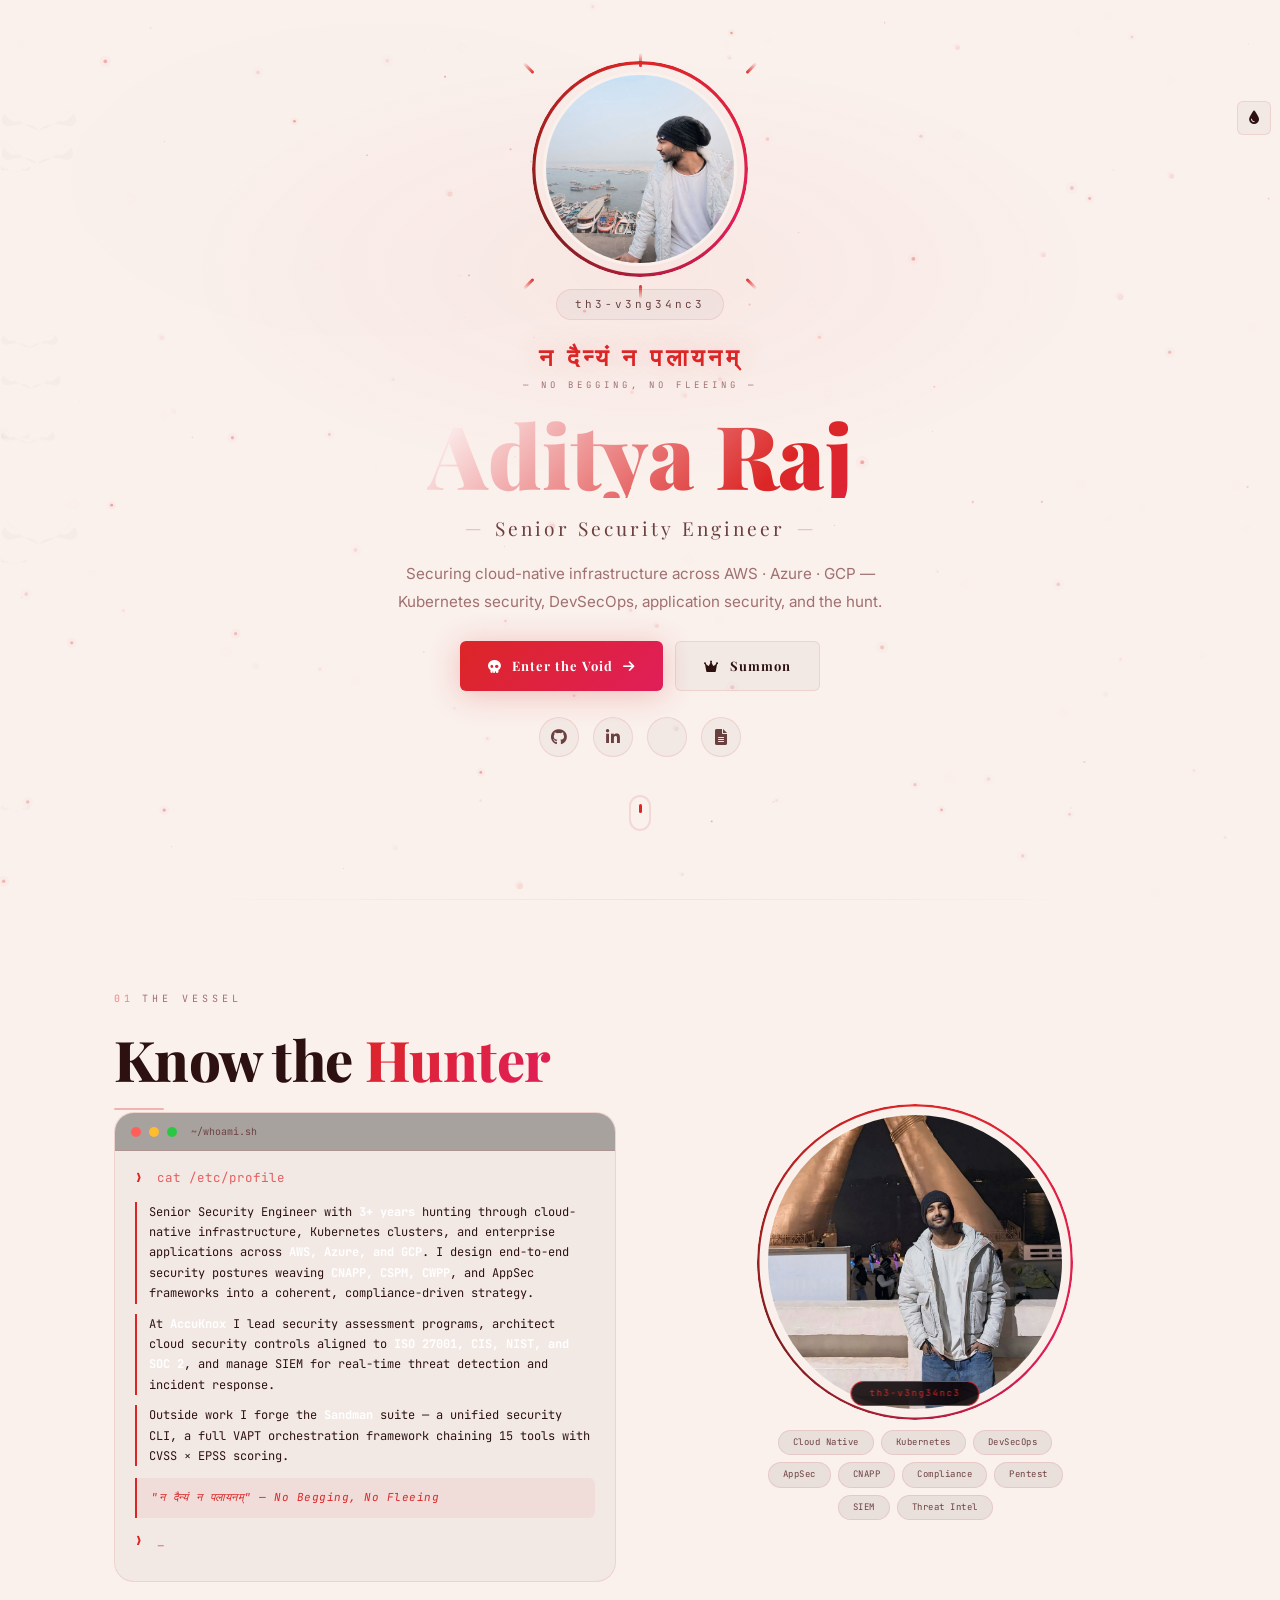
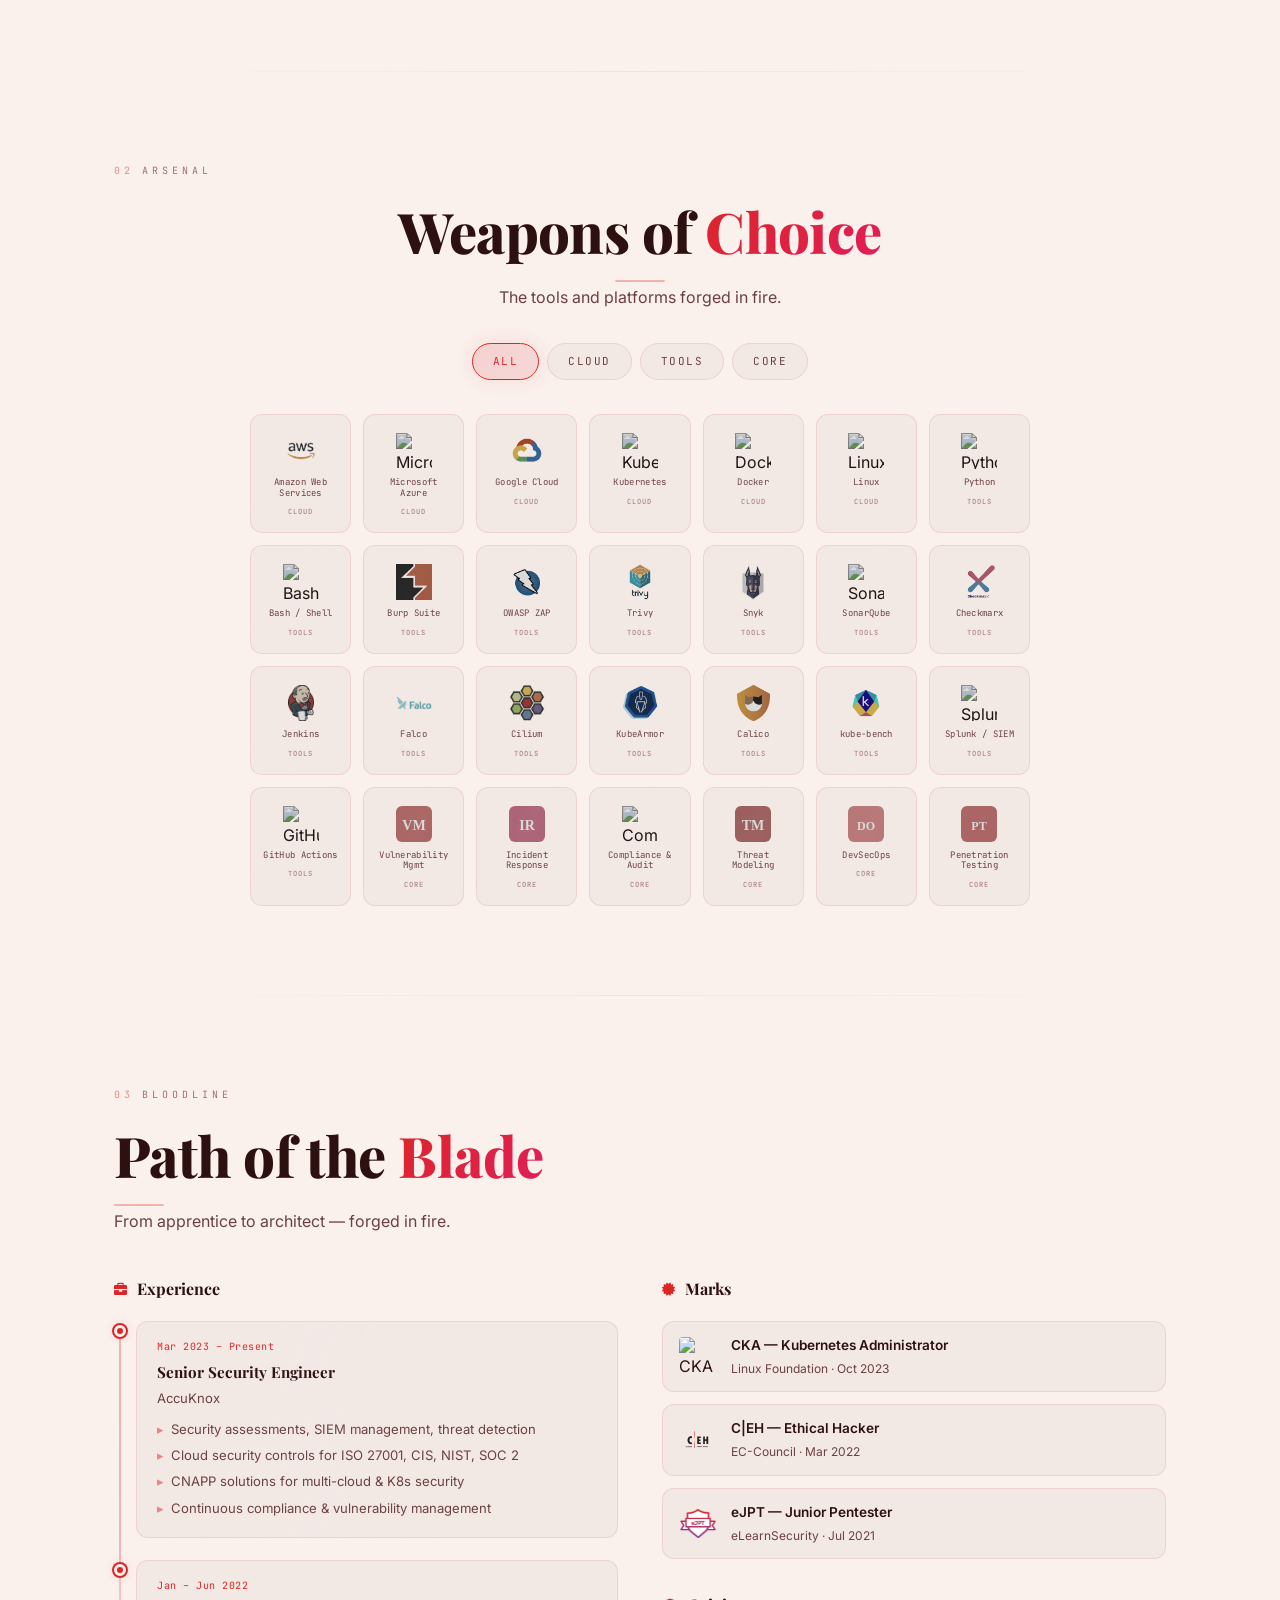
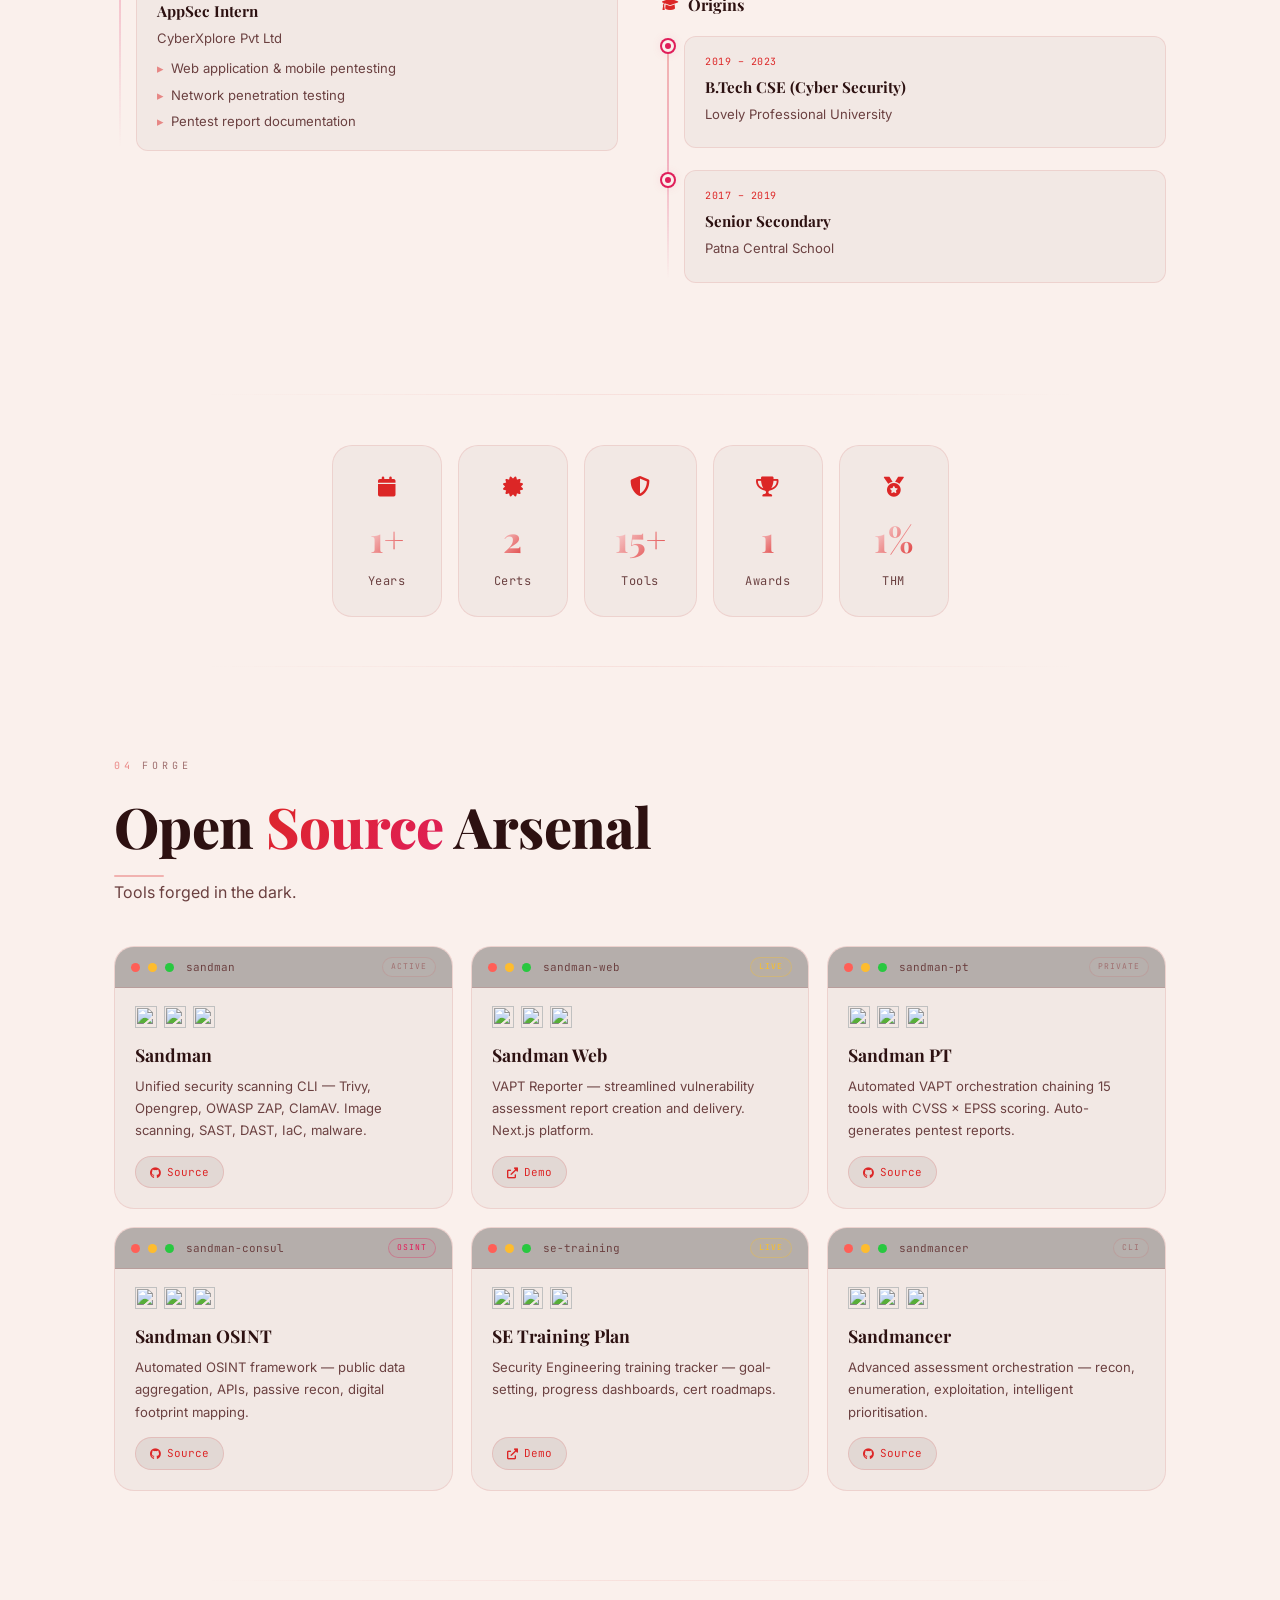
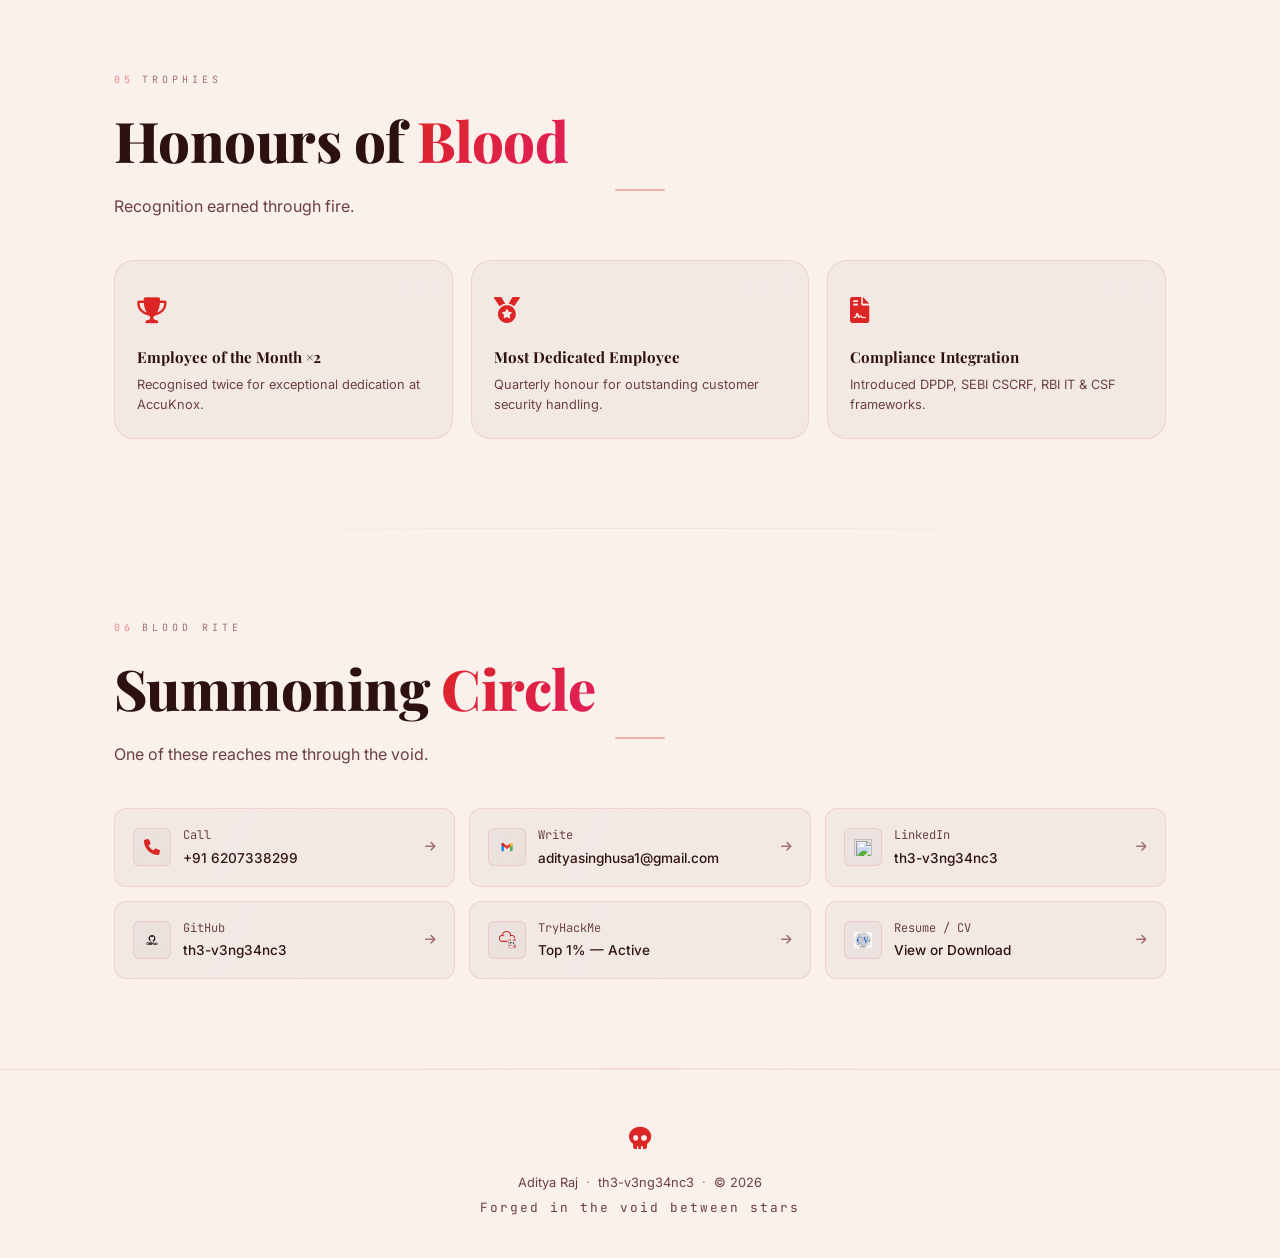
==== commit e4540e62: "updates" ====
--- a/index.html
+++ b/index.html
@@ -2,849 +2,365 @@
 <html lang="en">
 <head>
 <meta charset="utf-8">
-<title>Aditya Raj — Senior Security Engineer</title>
+<title>th3-v3ng34nc3 — Security Engineer</title>
 <meta name="viewport" content="width=device-width,initial-scale=1.0">
-<meta name="description" content="Aditya Raj – Senior Security Engineer | Cloud Security | Kubernetes | AppSec | DevSecOps">
+<meta name="description" content="Aditya Raj – Senior Security Engineer | Cloud Security | DevSecOps">
 <link rel="stylesheet" href="https://cdnjs.cloudflare.com/ajax/libs/font-awesome/6.0.0/css/all.min.css">
-<link href="https://fonts.googleapis.com/css2?family=Space+Mono:wght@400;700&family=Syne:wght@400;600;700;800&display=swap" rel="stylesheet">
+<link href="https://fonts.googleapis.com/css2?family=Playfair+Display:wght@400;600;700;800;900&family=Inter:wght@300;400;500;600&family=JetBrains+Mono:wght@400;500;600&display=swap" rel="stylesheet">
 <link rel="stylesheet" href="style.css">
 </head>
-<body class="dark">
-
-<div class="site-bg">
-  <div class="grid-bg"></div>
-  <div class="aurora"></div>
-  <div class="orb orb1"></div>
-  <div class="orb orb2"></div>
-  <div class="orb orb3"></div>
-  <div class="orb orb4"></div>
+<body>
+
+<!-- ── Preloader ── -->
+<div id="preloader">
+  <div class="prl-rose"><span></span><span></span><span></span></div>
+  <p class="prl-t">Awakening the bloodline&hellip;</p>
 </div>
 
-<div class="c-dot" id="cdot"></div>
-<div class="c-ring" id="cring"></div>
-
-<div id="preloader">
-  <div class="pre-inner">
-    <div class="pre-text" id="preText"></div>
-    <div class="pre-bar"><div class="pre-fill"></div></div>
+<!-- ── Background ── -->
+<canvas id="starCanvas"></canvas>
+<div class="vbg"></div>
+
+<!-- ── Main ── -->
+<main id="cosmos">
+
+  <!-- ═══════════════ HERO ═══════════════ -->
+  <section class="cz cz-hero" id="hero">
+    <!-- Floating red particles added by JS -->
+    <div class="hero-mist"></div>
+
+    <div class="hero-inner">
+      <!-- Photo ring — big, dark, blood halo -->
+      <div class="hero-photo-wrap">
+        <div class="photo-ring">
+          <img src="img/IMG_3728.jpg" alt="Aditya Raj" class="hero-photo" loading="eager">
+          <div class="pr-halo"></div>
+          <div class="pr-thorn t1"></div><div class="pr-thorn t2"></div><div class="pr-thorn t3"></div><div class="pr-thorn t4"></div><div class="pr-thorn t5"></div><div class="pr-thorn t6"></div>
+        </div>
+      </div>
+
+      <!-- Handle -->
+      <div class="hero-handle">th3-v3ng34nc3</div>
+
+      <!-- Shlok — prominent, blood red -->
+      <div class="hero-shlok">
+        <span class="shlok-deva">न दैन्यं न पलायनम्</span>
+        <span class="shlok-trans">— No Begging, No Fleeing —</span>
+      </div>
+
+      <!-- Name -->
+      <h1 class="hero-name" data-text="Aditya Raj">Aditya Raj</h1>
+
+      <!-- Role typewriter -->
+      <div class="hero-role-wrap">
+        <span class="hr-br">⸻</span>
+        <span class="hero-role" id="roleType">Senior Security Engineer</span>
+        <span class="hr-br">⸻</span>
+      </div>
+
+      <!-- Tagline -->
+      <p class="hero-tag">Securing cloud-native infrastructure across AWS · Azure · GCP — Kubernetes security, DevSecOps, application security, and the hunt.</p>
+
+      <!-- Actions -->
+      <div class="hero-actions">
+        <a href="#/" class="btn-blood" onclick="document.getElementById('skills').scrollIntoView({behavior:'smooth'}); return false">
+          <i class="fas fa-skull"></i>
+          <span>Enter the Void</span>
+          <i class="fas fa-arrow-right"></i>
+        </a>
+        <a href="#/" class="btn-iron" onclick="document.getElementById('contact').scrollIntoView({behavior:'smooth'}); return false">
+          <i class="fas fa-crown"></i>
+          <span>Summon</span>
+        </a>
+      </div>
+
+      <!-- Social links -->
+      <div class="hero-links">
+        <a href="https://github.com/th3-v3ng34nc3" target="_blank" title="GitHub"><i class="fab fa-github"></i></a>
+        <a href="https://www.linkedin.com/in/th3-v3ng34nc3/" target="_blank" title="LinkedIn"><i class="fab fa-linkedin-in"></i></a>
+        <a href="https://tryhackme.com/p/th3-v3ng34nc3" target="_blank" title="TryHackMe"><i class="fas fa-shield-halved"></i></a>
+        <a href="img/cv.html" target="_blank" title="CV"><i class="fas fa-file-alt"></i></a>
+      </div>
+
+      <!-- Down indicator -->
+      <div class="scroll-down"><span></span></div>
+    </div>
+  </section>
+
+  <!-- ═══════════════ ABOUT ═══════════════ -->
+  <section class="cz cz-about" id="about">
+    <div class="cz-label"><span class="cz-ln">01</span> The Vessel</div>
+    <h2 class="cz-title">Know the <span class="red-txt">Hunter</span></h2>
+
+    <div class="about-split">
+      <div class="about-text">
+        <div class="at-terminal">
+          <div class="at-bar">
+            <span class="at-d r"></span><span class="at-d y"></span><span class="at-d g"></span>
+            <span class="at-path">~/whoami.sh</span>
+          </div>
+          <div class="at-body">
+            <div class="at-line"><span class="at-p">❯</span> <span class="at-c">cat /etc/profile</span></div>
+            <div class="at-pgraph">
+              Senior Security Engineer with <strong>3+ years</strong> hunting through cloud-native infrastructure, Kubernetes clusters, and enterprise applications across <strong>AWS, Azure, and GCP</strong>. I design end-to-end security postures weaving <strong>CNAPP, CSPM, CWPP</strong>, and AppSec frameworks into a coherent, compliance-driven strategy.
+            </div>
+            <div class="at-pgraph">
+              At <strong>AccuKnox</strong> I lead security assessment programs, architect cloud security controls aligned to <strong>ISO 27001, CIS, NIST, and SOC 2</strong>, and manage SIEM for real-time threat detection and incident response.
+            </div>
+            <div class="at-pgraph">
+              Outside work I forge the <strong>Sandman</strong> suite — a unified security CLI, a full VAPT orchestration framework chaining 15 tools with CVSS × EPSS scoring.
+            </div>
+            <div class="at-quote">"न दैन्यं न पलायनम्" — No Begging, No Fleeing</div>
+            <div class="at-line"><span class="at-p">❯</span> <span class="at-c blink">_</span></div>
+          </div>
+        </div>
+      </div>
+
+      <div class="about-visual">
+        <div class="about-photo-wrap">
+          <img src="img/IMG_3836.jpg" alt="Aditya Raj" class="about-photo" loading="lazy">
+          <div class="ap-ring"></div>
+          <div class="ap-halo"></div>
+          <div class="ap-badge">th3-v3ng34nc3</div>
+        </div>
+        <div class="about-tags">
+          <span>Cloud Native</span><span>Kubernetes</span><span>DevSecOps</span>
+          <span>AppSec</span><span>CNAPP</span><span>Compliance</span>
+          <span>Pentest</span><span>SIEM</span><span>Threat Intel</span>
+        </div>
+      </div>
+    </div>
+  </section>
+
+  <!-- ═══════════════ SKILLS ═══════════════ -->
+  <section class="cz cz-skills" id="skills">
+    <div class="cz-label"><span class="cz-ln">02</span> Arsenal</div>
+    <h2 class="cz-title">Weapons of <span class="red-txt">Choice</span></h2>
+    <p class="cz-sub">The tools and platforms forged in fire.</p>
+
+    <div class="sk-filters">
+      <button class="sk-fb active" data-f="all">ALL</button>
+      <button class="sk-fb" data-f="cloud">CLOUD</button>
+      <button class="sk-fb" data-f="tools">TOOLS</button>
+      <button class="sk-fb" data-f="core">CORE</button>
+    </div>
+
+    <div class="sk-grid" id="skGrid"></div>
+  </section>
+
+  <!-- ═══════════════ JOURNEY ═══════════════ -->
+  <section class="cz cz-journey" id="journey">
+    <div class="cz-label"><span class="cz-ln">03</span> Bloodline</div>
+    <h2 class="cz-title">Path of the <span class="red-txt">Blade</span></h2>
+    <p class="cz-sub">From apprentice to architect — forged in fire.</p>
+
+    <div class="journey-grid">
+      <div class="journey-col">
+        <h3 class="j-head"><i class="fas fa-briefcase"></i> Experience</h3>
+        <div class="j-path">
+          <div class="j-node">
+            <div class="jn-m"></div>
+            <div class="jn-body">
+              <span class="jn-date">Mar 2023 – Present</span>
+              <h4>Senior Security Engineer</h4>
+              <h5>AccuKnox</h5>
+              <ul>
+                <li>Security assessments, SIEM management, threat detection</li>
+                <li>Cloud security controls for ISO 27001, CIS, NIST, SOC 2</li>
+                <li>CNAPP solutions for multi-cloud &amp; K8s security</li>
+                <li>Continuous compliance &amp; vulnerability management</li>
+              </ul>
+            </div>
+          </div>
+          <div class="j-node">
+            <div class="jn-m"></div>
+            <div class="jn-body">
+              <span class="jn-date">Jan – Jun 2022</span>
+              <h4>AppSec Intern</h4>
+              <h5>CyberXplore Pvt Ltd</h5>
+              <ul>
+                <li>Web application &amp; mobile pentesting</li>
+                <li>Network penetration testing</li>
+                <li>Pentest report documentation</li>
+              </ul>
+            </div>
+          </div>
+        </div>
+      </div>
+      <div class="journey-col">
+        <h3 class="j-head"><i class="fas fa-certificate"></i> Marks</h3>
+        <div class="j-certs">
+          <div class="j-cert"><img src="img/cka.png" alt="CKA" class="jc-img"><div><div class="jc-n">CKA — Kubernetes Administrator</div><div class="jc-b">Linux Foundation · Oct 2023</div></div></div>
+          <div class="j-cert"><img src="img/ceh.png" alt="CEH" class="jc-img"><div><div class="jc-n">C|EH — Ethical Hacker</div><div class="jc-b">EC-Council · Mar 2022</div></div></div>
+          <div class="j-cert"><img src="img/ejpt.png" alt="eJPT" class="jc-img"><div><div class="jc-n">eJPT — Junior Pentester</div><div class="jc-b">eLearnSecurity · Jul 2021</div></div></div>
+        </div>
+        <h3 class="j-head" style="margin-top:32px"><i class="fas fa-graduation-cap"></i> Origins</h3>
+        <div class="j-path">
+          <div class="j-node">
+            <div class="jn-m edu"></div>
+            <div class="jn-body">
+              <span class="jn-date">2019 – 2023</span>
+              <h4>B.Tech CSE (Cyber Security)</h4>
+              <h5>Lovely Professional University</h5>
+            </div>
+          </div>
+          <div class="j-node">
+            <div class="jn-m edu"></div>
+            <div class="jn-body">
+              <span class="jn-date">2017 – 2019</span>
+              <h4>Senior Secondary</h4>
+              <h5>Patna Central School</h5>
+            </div>
+          </div>
+        </div>
+      </div>
+    </div>
+  </section>
+
+  <!-- ═══════════════ STATS ═══════════════ -->
+  <section class="cz cz-stats" id="stats">
+    <div class="stats-row">
+      <div class="stat-card"><div class="sc-i"><i class="fas fa-calendar"></i></div><div class="sc-n" data-count="3" data-suffix="+">0</div><div class="sc-l">Years</div></div>
+      <div class="stat-card"><div class="sc-i"><i class="fas fa-certificate"></i></div><div class="sc-n" data-count="4">0</div><div class="sc-l">Certs</div></div>
+      <div class="stat-card"><div class="sc-i"><i class="fas fa-shield"></i></div><div class="sc-n" data-count="30" data-suffix="+">0</div><div class="sc-l">Tools</div></div>
+      <div class="stat-card"><div class="sc-i"><i class="fas fa-trophy"></i></div><div class="sc-n" data-count="3">0</div><div class="sc-l">Awards</div></div>
+      <div class="stat-card"><div class="sc-i"><i class="fas fa-medal"></i></div><div class="sc-n" data-prefix="Top ">1%</div><div class="sc-l">THM</div></div>
+    </div>
+  </section>
+
+  <!-- ═══════════════ PROJECTS ═══════════════ -->
+  <section class="cz cz-projects" id="projects">
+    <div class="cz-label"><span class="cz-ln">04</span> Forge</div>
+    <h2 class="cz-title">Open <span class="red-txt">Source</span> Arsenal</h2>
+    <p class="cz-sub">Tools forged in the dark.</p>
+
+    <div class="proj-grid" id="projGrid">
+      <div class="proj-card" data-idx="0">
+        <div class="pc-head"><span class="pc-d r"></span><span class="pc-d y"></span><span class="pc-d g"></span><span class="pc-n">sandman</span><span class="pc-b">ACTIVE</span></div>
+        <div class="pc-body">
+          <div class="pc-tech"><img src="https://cdn.simpleicons.org/python/3776AB"><img src="https://cdn.simpleicons.org/gnubash/4EAA25"><img src="https://cdn.simpleicons.org/docker/2496ED"></div>
+          <h4>Sandman</h4>
+          <p>Unified security scanning CLI — Trivy, Opengrep, OWASP ZAP, ClamAV. Image scanning, SAST, DAST, IaC, malware.</p>
+          <a href="https://github.com/th3-v3ng34nc3/sandman" target="_blank" class="pc-l"><i class="fab fa-github"></i> Source</a>
+        </div>
+      </div>
+      <div class="proj-card" data-idx="1">
+        <div class="pc-head"><span class="pc-d r"></span><span class="pc-d y"></span><span class="pc-d g"></span><span class="pc-n">sandman-web</span><span class="pc-b live">LIVE</span></div>
+        <div class="pc-body">
+          <div class="pc-tech"><img src="https://cdn.simpleicons.org/typescript/3178C6"><img src="https://cdn.simpleicons.org/react/61DAFB"><img src="https://cdn.simpleicons.org/nextdotjs/e2e8f8"></div>
+          <h4>Sandman Web</h4>
+          <p>VAPT Reporter — streamlined vulnerability assessment report creation and delivery. Next.js platform.</p>
+          <a href="https://sandman-web-seven.vercel.app/" target="_blank" class="pc-l"><i class="fas fa-external-link-alt"></i> Demo</a>
+        </div>
+      </div>
+      <div class="proj-card" data-idx="2">
+        <div class="pc-head"><span class="pc-d r"></span><span class="pc-d y"></span><span class="pc-d g"></span><span class="pc-n">sandman-pt</span><span class="pc-b">PRIVATE</span></div>
+        <div class="pc-body">
+          <div class="pc-tech"><img src="https://cdn.simpleicons.org/python/3776AB"><img src="https://cdn.simpleicons.org/gnubash/4EAA25"><img src="https://cdn.simpleicons.org/docker/2496ED"></div>
+          <h4>Sandman PT</h4>
+          <p>Automated VAPT orchestration chaining 15 tools with CVSS × EPSS scoring. Auto-generates pentest reports.</p>
+          <a href="https://github.com/th3-v3ng34nc3/sandman-pt" target="_blank" class="pc-l"><i class="fab fa-github"></i> Source</a>
+        </div>
+      </div>
+      <div class="proj-card" data-idx="3">
+        <div class="pc-head"><span class="pc-d r"></span><span class="pc-d y"></span><span class="pc-d g"></span><span class="pc-n">sandman-consul</span><span class="pc-b osint">OSINT</span></div>
+        <div class="pc-body">
+          <div class="pc-tech"><img src="https://cdn.simpleicons.org/python/3776AB"><img src="https://cdn.simpleicons.org/gnubash/4EAA25"><img src="https://cdn.simpleicons.org/selenium/43B02A"></div>
+          <h4>Sandman OSINT</h4>
+          <p>Automated OSINT framework — public data aggregation, APIs, passive recon, digital footprint mapping.</p>
+          <a href="https://github.com/th3-v3ng34nc3" target="_blank" class="pc-l"><i class="fab fa-github"></i> Source</a>
+        </div>
+      </div>
+      <div class="proj-card" data-idx="4">
+        <div class="pc-head"><span class="pc-d r"></span><span class="pc-d y"></span><span class="pc-d g"></span><span class="pc-n">se-training</span><span class="pc-b live">LIVE</span></div>
+        <div class="pc-body">
+          <div class="pc-tech"><img src="https://cdn.simpleicons.org/typescript/3178C6"><img src="https://cdn.simpleicons.org/react/61DAFB"><img src="https://cdn.simpleicons.org/tailwindcss/06B6D4"></div>
+          <h4>SE Training Plan</h4>
+          <p>Security Engineering training tracker — goal-setting, progress dashboards, cert roadmaps.</p>
+          <a href="https://github.com/th3-v3ng34nc3" target="_blank" class="pc-l"><i class="fas fa-external-link-alt"></i> Demo</a>
+        </div>
+      </div>
+      <div class="proj-card" data-idx="5">
+        <div class="pc-head"><span class="pc-d r"></span><span class="pc-d y"></span><span class="pc-d g"></span><span class="pc-n">sandmancer</span><span class="pc-b">CLI</span></div>
+        <div class="pc-body">
+          <div class="pc-tech"><img src="https://cdn.simpleicons.org/python/3776AB"><img src="https://cdn.simpleicons.org/gnubash/4EAA25"><img src="https://cdn.simpleicons.org/docker/2496ED"></div>
+          <h4>Sandmancer</h4>
+          <p>Advanced assessment orchestration — recon, enumeration, exploitation, intelligent prioritisation.</p>
+          <a href="https://github.com/th3-v3ng34nc3" target="_blank" class="pc-l"><i class="fab fa-github"></i> Source</a>
+        </div>
+      </div>
+    </div>
+  </section>
+
+  <!-- ═══════════════ ACHIEVEMENTS ═══════════════ -->
+  <section class="cz cz-achieve" id="achieve">
+    <div class="cz-label"><span class="cz-ln">05</span> Trophies</div>
+    <h2 class="cz-title">Honours of <span class="red-txt">Blood</span></h2>
+    <p class="cz-sub">Recognition earned through fire.</p>
+
+    <div class="ach-grid">
+      <div class="ach-card">
+        <span class="ac-n">01</span>
+        <div class="ac-i"><i class="fas fa-trophy"></i></div>
+        <h4>Employee of the Month ×2</h4>
+        <p>Recognised twice for exceptional dedication at AccuKnox.</p>
+      </div>
+      <div class="ach-card">
+        <span class="ac-n">02</span>
+        <div class="ac-i"><i class="fas fa-medal"></i></div>
+        <h4>Most Dedicated Employee</h4>
+        <p>Quarterly honour for outstanding customer security handling.</p>
+      </div>
+      <div class="ach-card">
+        <span class="ac-n">03</span>
+        <div class="ac-i"><i class="fas fa-file-contract"></i></div>
+        <h4>Compliance Integration</h4>
+        <p>Introduced DPDP, SEBI CSCRF, RBI IT &amp; CSF frameworks.</p>
+      </div>
+    </div>
+  </section>
+
+  <!-- ═══════════════ CONTACT ═══════════════ -->
+  <section class="cz cz-contact" id="contact">
+    <div class="cz-label"><span class="cz-ln">06</span> Blood Rite</div>
+    <h2 class="cz-title">Summoning <span class="red-txt">Circle</span></h2>
+    <p class="cz-sub">One of these reaches me through the void.</p>
+
+    <div class="con-grid">
+      <a href="tel:+916207338299" class="con-c"><div class="con-i"><i class="fas fa-phone"></i></div><div class="con-inf"><span>Call</span><p>+91 6207338299</p></div><i class="fas fa-arrow-right con-ar"></i></a>
+      <a href="mailto:adityasinghusa1@gmail.com" class="con-c"><div class="con-i"><img src="img/email.webp" width="20"></div><div class="con-inf"><span>Write</span><p>adityasinghusa1@gmail.com</p></div><i class="fas fa-arrow-right con-ar"></i></a>
+      <a href="https://www.linkedin.com/in/th3-v3ng34nc3/" target="_blank" class="con-c"><div class="con-i"><img src="img/LinkedIn.svg" width="18"></div><div class="con-inf"><span>LinkedIn</span><p>th3-v3ng34nc3</p></div><i class="fas fa-arrow-right con-ar"></i></a>
+      <a href="https://github.com/th3-v3ng34nc3" target="_blank" class="con-c"><div class="con-i"><img src="img/github.png" width="18"></div><div class="con-inf"><span>GitHub</span><p>th3-v3ng34nc3</p></div><i class="fas fa-arrow-right con-ar"></i></a>
+      <a href="https://tryhackme.com/p/th3-v3ng34nc3" target="_blank" class="con-c"><div class="con-i"><img src="img/tryhackme.webp" width="20"></div><div class="con-inf"><span>TryHackMe</span><p>Top 1% — Active</p></div><i class="fas fa-arrow-right con-ar"></i></a>
+      <a href="img/cv.html" target="_blank" class="con-c"><div class="con-i"><img src="img/Resume-CV.png" width="18"></div><div class="con-inf"><span>Resume / CV</span><p>View or Download</p></div><i class="fas fa-arrow-right con-ar"></i></a>
+    </div>
+  </section>
+
+  <!-- ═══════════════ FOOTER ═══════════════ -->
+  <footer class="cz-footer">
+    <div class="ft-sig"><i class="fas fa-skull"></i></div>
+    <p>Aditya Raj <span class="ft-d">·</span> th3-v3ng34nc3 <span class="ft-d">·</span> &copy; 2026</p>
+    <p class="ft-m">Forged in the void between stars</p>
+  </footer>
+</main>
+
+<button id="btt"><i class="fas fa-arrow-up"></i></button>
+<div class="ssw" id="ssw">
+  <div class="s-ico s-tog" id="sswTog"><i class="fas fa-droplet"></i></div>
+  <h4>Blood Shade</h4>
+  <div class="sw-cols">
+    <span class="c1" data-hue="0"></span>
+    <span class="c2" data-hue="340"></span>
+    <span class="c3" data-hue="280"></span>
+    <span class="c4" data-hue="200"></span>
+  </div>
+  <div class="sw-div"></div>
+  <div class="lm-tog" id="lmTog">
+    <i class="fas fa-moon" id="lmIcon"></i>
+    <span id="lmLabel">Light</span>
   </div>
 </div>
 
-<header class="hdr" id="hdr">
-  <div class="wrap">
-    <div class="logo">AR<span>.</span></div>
-    <div class="shloka-wrap">
-      <div class="shloka">न दैन्यं न पलायनम्</div>
-      <div class="shloka-meaning">No Begging · No Fleeing</div>
-    </div>
-    <div class="hdr-right">
-      <div class="mode-tog" id="modeBtn" title="Toggle Light/Dark">
-        <i class="fas fa-sun" id="modeIcon"></i>
-      </div>
-      <div class="ham" id="hamBtn" aria-label="Menu"><i></i><i></i><i></i></div>
-    </div>
-  </div>
-</header>
-
-<div class="overlay" id="overlay"></div>
-<nav class="nav" id="navEl">
-  <div class="nav-close" id="navClose">&times;</div>
-  <ul>
-    <li><a href="#home"         class="nl on">Home</a></li>
-    <li><a href="#about"        class="nl">About</a></li>
-    <li><a href="#arsenal"      class="nl">Arsenal</a></li>
-    <li><a href="#experience"   class="nl">Experience</a></li>
-    <li><a href="#achievements" class="nl">Achievements</a></li>
-    <li><a href="#projects"     class="nl">Projects</a></li>
-    <li><a href="#contact"      class="nl">Contact</a></li>
-    <li><a href="img/cv.html"   class="nl nl-cv" target="_blank">View CV ↗</a></li>
-  </ul>
-  <p class="nav-copy">&copy; 2026 Aditya Raj</p>
-</nav>
-<div class="fade-fx" id="fadeFx"></div>
-
-<!-- ═══════════════════════════════════════
-     HOME
-═══════════════════════════════════════ -->
-<section class="sec home" id="home">
-  <div class="wrap h-wrap">
-    <div class="h-text">
-      <div class="avail-badge">
-        <span class="avail-dot"></span>Available for opportunities
-      </div>
-      <h1 class="h-name">
-        <div class="ln"><span>Aditya</span></div>
-        <div class="ln"><span>Raj</span></div>
-      </h1>
-      <div class="h-role">
-        <span class="role-title">Senior Security Engineer</span>
-      </div>
-      <div class="tw-wrap"><span class="tw" id="twEl"></span></div>
-      <div class="h-btns">
-        <a href="#contact" class="btn-p nl">Get In Touch <i class="fas fa-arrow-right"></i></a>
-        <button class="btn-o" id="cvModalBtn">View CV</button>
-        <a href="img/cv.pdf" class="btn-o" download>Download CV</a>
-      </div>
-      <div class="soc-row">
-        <a href="https://github.com/th3-v3ng34nc3" target="_blank" title="GitHub"><i class="fab fa-github"></i></a>
-        <a href="https://www.linkedin.com/in/th3-v3ng34nc3/" target="_blank" title="LinkedIn"><i class="fab fa-linkedin-in"></i></a>
-      </div>
-    </div>
-
-    <div class="h-visual">
-      <div class="h-visual-glow"></div>
-      <div class="orbit-ring or1"></div>
-      <div class="orbit-ring or2"></div>
-      <div class="orbit-ring or3"></div>
-      <div class="img-wrap">
-        <img src="img/IMG_3728.jpg" alt="Aditya Raj">
-      </div>
-      <div class="float-chip fc1"><i class="fas fa-shield-alt"></i>&nbsp;Senior Security Engineer</div>
-      <div class="float-chip fc2"><i class="fas fa-dharmachakra"></i>&nbsp;Kubernetes Admin</div>
-      <div class="float-chip fc3"><i class="fas fa-cloud"></i>&nbsp;Cloud Security</div>
-    </div>
-  </div>
-  <div class="scroll-hint"><div class="line"></div><span>scroll</span></div>
-</section>
-
-<!-- ═══════════════════════════════════════
-     ABOUT — BENTO
-═══════════════════════════════════════ -->
-<section class="sec" id="about">
-  <div class="wrap">
-    <div class="sec-title rv"><h2 data-bg="PROFILE">Profile</h2></div>
-    <div class="bento rv">
-      <!-- Stats row first -->
-      <div class="bento-card b-stat rv">
-        <div class="stat-num" data-count="3" data-suffix="+">0</div>
-        <div class="stat-lbl">Years Experience</div>
-      </div>
-      <div class="bento-card b-stat rv">
-        <div class="stat-num" data-count="15">0</div>
-        <div class="stat-lbl">Tools in Pipeline</div>
-      </div>
-      <div class="bento-card b-stat rv">
-        <div class="stat-num" data-count="30" data-suffix="+">0</div>
-        <div class="stat-lbl">Bugs Reported</div>
-      </div>
-      <div class="bento-card b-stat rv">
-        <div class="stat-num" data-prefix="Top ">1%</div>
-        <div class="stat-lbl">TryHackMe</div>
-      </div>
-      <!-- Bio: left column, row 2 -->
-      <div class="bento-card b-bio">
-        <div class="b-label">/ about me</div>
-        <p>Senior Security Engineer with <strong>3+ years</strong> of hands-on experience securing <strong>cloud-native infrastructure</strong>, Kubernetes clusters, and enterprise applications across multi-cloud environments. I design and operate end-to-end security postures that span AWS, Azure, and GCP — weaving together <strong>CNAPP, CSPM, CWPP</strong>, and AppSec frameworks into a coherent, compliance-driven strategy.</p>
-        <p style="margin-top:10px;">At <strong>AccuKnox</strong> I lead security assessment programs, architect cloud security controls aligned to <strong>ISO 27001, CIS, NIST, and SOC 2</strong>, and manage SIEM for real-time threat detection and incident response. I treat DevSecOps not as a checkbox but as a culture — embedding security gates into every CI/CD pipeline and container lifecycle.</p>
-        <p style="margin-top:10px;">Outside work I build the <strong>Sandman</strong> suite: a unified security CLI, a full VAPT orchestration framework chaining 15 tools with CVSS × EPSS scoring, and a web reporting layer — because I believe the best security is the kind that ships.</p>
-        <div class="b-quote">"न दैन्यं न पलायनम्" — No Begging, No Fleeing</div>
-        <div class="b-tags">
-          <span>Cloud Native</span><span>Kubernetes</span><span>DevSecOps</span>
-          <span>AppSec</span><span>CNAPP</span><span>Compliance</span><span>Penetration Testing</span>
-        </div>
-      </div>
-      <!-- Photo: right column, spans rows 2 & 3 -->
-      <div class="bento-card b-photo rv">
-        <img src="img/IMG_3836.jpg" alt="Aditya Raj">
-      </div>
-      <!-- Contact: bottom-left (below bio) -->
-      <div class="bento-card b-contact rv">
-        <div class="b-label">/ contact</div>
-        <ul class="b-cinfo">
-          <li><i class="fas fa-map-marker-alt"></i>India</li>
-          <li><i class="fas fa-envelope"></i>adityasinghusa1@gmail.com</li>
-          <li><i class="fas fa-phone"></i>+91 6207338299</li>
-          <li><i class="fab fa-github"></i>th3-v3ng34nc3</li>
-          <li><i class="fab fa-linkedin"></i>th3-v3ng34nc3</li>
-        </ul>
-      </div>
-    </div>
-  </div>
-</section>
-
-<!-- ═══════════════════════════════════════
-     ARSENAL — TABBED TECH GRID
-═══════════════════════════════════════ -->
-<section class="sec" id="arsenal">
-  <div class="wrap">
-    <div class="sec-title rv"><h2 data-bg="ARSENAL">Arsenal</h2></div>
-
-    <!-- Core Skills -->
-    <div class="ar-group rv">
-    <div class="ar-group-title"><span>Core Skills</span></div>
-    <div class="ar-panel" id="tab-skills">
-      <div class="tech-grid">
-        <div class="tech-item rv"><div class="tech-ico" style="color:#1fc586"><i class="fas fa-shield-alt"></i></div><span>Cloud Security</span></div>
-        <div class="tech-item rv"><div class="tech-ico" style="color:#326ce5"><i class="fas fa-dharmachakra"></i></div><span>Kubernetes Security</span></div>
-        <div class="tech-item rv"><div class="tech-ico" style="color:#f05032"><i class="fas fa-code-branch"></i></div><span>DevSecOps</span></div>
-        <div class="tech-item rv"><div class="tech-ico" style="color:#e01e5a"><i class="fas fa-crosshairs"></i></div><span>Penetration Testing</span></div>
-        <div class="tech-item rv"><div class="tech-ico" style="color:#f59e0b"><i class="fas fa-chart-bar"></i></div><span>Risk Assessment</span></div>
-        <div class="tech-item rv"><div class="tech-ico" style="color:#6366f1"><i class="fas fa-file-contract"></i></div><span>CIS · NIST · SOC2</span></div>
-        <div class="tech-item rv"><div class="tech-ico" style="color:#0ea5e9"><i class="fas fa-user-lock"></i></div><span>IAM</span></div>
-        <div class="tech-item rv"><div class="tech-ico" style="color:#ef4444"><i class="fas fa-bug"></i></div><span>Vuln Management</span></div>
-        <div class="tech-item rv"><div class="tech-ico" style="color:#22c55e"><i class="fas fa-bell"></i></div><span>Incident Response</span></div>
-        <div class="tech-item rv"><div class="tech-ico" style="color:#a78bfa"><i class="fas fa-clipboard-check"></i></div><span>Security Audits</span></div>
-      </div>
-    </div>
-    </div><!-- /ar-group skills -->
-
-    <!-- Security Tools -->
-    <div class="ar-group rv">
-    <div class="ar-group-title"><span>Security Tools</span></div>
-    <div class="ar-panel" id="tab-tools">
-      <div class="tech-grid">
-
-        <div class="tech-item rv"><div class="tech-ico ti-img"><img src="img/burpsuite.png" alt="BurpSuite"></div><span>BurpSuite</span></div>
-        <div class="tech-item rv"><div class="tech-ico ti-img"><img src="img/trivy.png" alt="Trivy"></div><span>Trivy</span></div>
-        <div class="tech-item rv"><div class="tech-ico ti-img"><img src="img/calico.png" alt="Calico"></div><span>Calico</span></div>
-        <div class="tech-item rv"><div class="tech-ico ti-img"><img src="img/cilium.png" alt="Cilium"></div><span>Cilium</span></div>
-        <div class="tech-item rv"><div class="tech-ico ti-img"><img src="img/falco.png" alt="Falco"></div><span>Falco</span></div>
-        <div class="tech-item rv"><div class="tech-ico ti-img"><img src="img/kubearmor.png" alt="KubeArmor"></div><span>KubeArmor</span></div>
-        <div class="tech-item rv"><div class="tech-ico ti-img"><img src="img/zap.png" alt="OWASP ZAP"></div><span>OWASP ZAP</span></div>
-        <div class="tech-item rv"><div class="tech-ico ti-img"><img src="img/kubeBench.png" alt="KubeBench"></div><span>KubeBench</span></div>
-        <div class="tech-item rv"><div class="tech-ico ti-img"><img src="img/snyk.png" alt="Snyk"></div><span>Snyk</span></div>
-        <div class="tech-item rv"><div class="tech-ico ti-img"><img src="img/checkmarx.png" alt="Checkmarx"></div><span>Checkmarx</span></div>
-        <div class="tech-item rv"><div class="tech-ico ti-img"><img src="img/jenkins.png" alt="Jenkins"></div><span>Jenkins</span></div>
-        <div class="tech-item rv"><div class="tech-ico ti-img"><img src="https://cdn.simpleicons.org/gitlab/FC6D26" alt="GitLab CI"></div><span>GitLab CI</span></div>
-
-      </div>
-    </div>
-    </div><!-- /ar-group tools -->
-
-    <!-- Platforms -->
-    <div class="ar-group rv">
-    <div class="ar-group-title"><span>Platforms &amp; Languages</span></div>
-    <div class="ar-panel" id="tab-platforms">
-      <div class="tech-grid">
-        <div class="tech-item rv"><div class="tech-ico ti-img"><img src="img/aws.png" alt="AWS"></div><span>AWS</span></div>
-        <div class="tech-item rv"><div class="tech-ico ti-img"><img src="img/gcp.png" alt="GCP"></div><span>GCP</span></div>
-        <div class="tech-item rv"><div class="tech-ico ti-img"><img src="img/azure.png" alt="Azure"></div><span>Azure</span></div>
-        <div class="tech-item rv">
-          <div class="tech-ico ti-img">
-            <img src="https://cdn.simpleicons.org/kubernetes/326CE5" alt="Kubernetes">
-          </div><span>Kubernetes</span>
-        </div>
-        <div class="tech-item rv">
-          <div class="tech-ico ti-img">
-            <img src="https://cdn.simpleicons.org/docker/2496ED" alt="Docker">
-          </div><span>Docker</span>
-        </div>
-        <div class="tech-item rv">
-          <div class="tech-ico ti-img">
-            <img src="https://cdn.simpleicons.org/linux/FCC624" alt="Linux">
-          </div><span>Linux</span>
-        </div>
-        <div class="tech-item rv">
-          <div class="tech-ico ti-img">
-            <img src="https://cdn.simpleicons.org/python/3776AB" alt="Python">
-          </div><span>Python</span>
-        </div>
-        <div class="tech-item rv">
-          <div class="tech-ico ti-img">
-            <img src="https://cdn.simpleicons.org/gnubash/4EAA25" alt="Bash">
-          </div><span>Bash / Shell</span>
-        </div>
-        <div class="tech-item rv">
-          <div class="tech-ico ti-img">
-            <img src="https://cdn.simpleicons.org/githubactions/2088FF" alt="GitHub Actions">
-          </div><span>GitHub Actions</span>
-        </div>
-      </div>
-    </div>
-    </div><!-- /ar-group platforms -->
-  </div>
-</section>
-
-<!-- ═══════════════════════════════════════
-     EXPERIENCE & EDUCATION
-═══════════════════════════════════════ -->
-<section class="sec" id="experience">
-  <div class="wrap">
-    <div class="sec-title rv"><h2 data-bg="JOURNEY">Journey</h2></div>
-    <div class="exp-grid">
-
-      <div class="rv">
-        <h3 class="sub-head"><i class="fas fa-briefcase"></i>Experience</h3>
-        <div class="tl">
-          <div class="tl-item">
-            <div class="tl-inner">
-              <span class="dt">Mar 2023 – Present</span>
-              <h3>Senior Security Engineer</h3>
-              <h4><img src="img/accuknox.webp" alt="AccuKnox" class="org-logo" width="20" height="20">AccuKnox</h4>
-              <ul class="exp-ul">
-                <li>Developed and executed a robust security assessment program, mitigating vulnerabilities in critical IT systems.</li>
-                <li>Managed SIEM providing real-time threat detection and incident response.</li>
-                <li>Designed cloud security controls ensuring ISO 27001, CIS, NIST, and SOC 2 compliance.</li>
-                <li>Utilised CNAPP solutions to manage multi-cloud and Kubernetes security posture.</li>
-                <li>Led continuous compliance and vulnerability management in container orchestration.</li>
-              </ul>
-            </div>
-          </div>
-          <div class="tl-item">
-            <div class="tl-inner">
-              <span class="dt">Jan 2022 – Jun 2022</span>
-              <h3>AppSec Intern</h3>
-              <h4>CyberXplore Pvt Ltd</h4>
-              <ul class="exp-ul">
-                <li>Web Application Penetration Testing.</li>
-                <li>Network and Android Penetration Testing.</li>
-                <li>Detailed pentest report documentation and analysis.</li>
-              </ul>
-            </div>
-          </div>
-        </div>
-      </div>
-
-      <div class="rv">
-        <h3 class="sub-head"><i class="fas fa-certificate"></i>Certifications</h3>
-        <div class="cert-list">
-          <div class="cert-item">
-            <div class="cert-icon ci-img"><img src="img/cka.png" alt="CKA"></div>
-            <div>
-              <div class="cert-name">CKA — Certified Kubernetes Administrator</div>
-              <div class="cert-by">Linux Foundation · Oct 2023</div>
-            </div>
-          </div>
-          <div class="cert-item">
-            <div class="cert-icon ci-img"><img src="img/ceh.png" alt="CEH"></div>
-            <div>
-              <div class="cert-name">C|EH — Certified Ethical Hacker</div>
-              <div class="cert-by">EC-Council · Mar 2022</div>
-            </div>
-          </div>
-          <div class="cert-item">
-            <div class="cert-icon ci-img"><img src="img/ejpt.png" alt="eJPT"></div>
-            <div>
-              <div class="cert-name">eJPT — Junior Penetration Tester</div>
-              <div class="cert-by">eLearnSecurity · Jul 2021</div>
-            </div>
-          </div>
-        </div>
-
-        <h3 class="sub-head" style="margin-top:36px"><i class="fas fa-graduation-cap"></i>Education</h3>
-        <div class="tl">
-          <div class="tl-item">
-            <div class="tl-inner">
-              <span class="dt">Aug 2019 – Mar 2023 · Phagwara</span>
-              <h3>B.Tech — Computer Science &amp; Engineering</h3>
-              <h4><img src="img/lpu.png" alt="LPU" class="org-logo" width="20" height="20">Lovely Professional University · Minors in Cyber Security</h4>
-            </div>
-          </div>
-          <div class="tl-item">
-            <div class="tl-inner">
-              <span class="dt">2017 – 2019 · Patna</span>
-              <h3>Senior Secondary School</h3>
-              <h4><img src="img/patna-central-school.jpg" alt="Patna Central School" class="org-logo" width="20" height="20">Patna Central School</h4>
-            </div>
-          </div>
-          <div class="tl-item">
-            <div class="tl-inner">
-              <span class="dt">2013 – 2017 · Hajipur</span>
-              <h3>Secondary School</h3>
-              <h4><img src="img/indian-public-school.jpg" alt="Indian Public School" class="org-logo" width="20" height="20">Indian Public School</h4>
-            </div>
-          </div>
-        </div>
-      </div>
-
-    </div>
-  </div>
-</section>
-
-<!-- ═══════════════════════════════════════
-     ACHIEVEMENTS
-═══════════════════════════════════════ -->
-<section class="sec" id="achievements">
-  <div class="wrap">
-    <div class="sec-title rv"><h2 data-bg="WINS">Achievements</h2></div>
-    <div class="svc-grid">
-      <div class="svc-card rv">
-        <div class="ach-num">01</div>
-        <div class="ico"><i class="fas fa-trophy"></i></div>
-        <h3>Employee of the Month ×2</h3>
-        <p>Recognised twice for exceptional dedication and performance at AccuKnox.</p>
-      </div>
-      <div class="svc-card rv">
-        <div class="ach-num">02</div>
-        <div class="ico"><i class="fas fa-medal"></i></div>
-        <h3>Most Dedicated Employee</h3>
-        <p>Quarterly honour for exemplary management in customer security handling.</p>
-      </div>
-      <div class="svc-card rv">
-        <div class="ach-num">03</div>
-        <div class="ico"><i class="fas fa-file-contract"></i></div>
-        <h3>Compliance Integration</h3>
-        <p>Introduced DPDP, SEBI CSCRF, RBI IT Framework, and RBI CSF compliance into the product.</p>
-      </div>
-      <div class="svc-card rv">
-        <div class="ach-num">04</div>
-        <div class="ico"><i class="fas fa-project-diagram"></i></div>
-        <h3>SIEM Centralisation</h3>
-        <p>Implemented centralised SIEM for faster threat detection and incident response.</p>
-      </div>
-      <div class="svc-card rv">
-        <div class="ach-num">05</div>
-        <div class="ico"><i class="fas fa-crosshairs"></i></div>
-        <h3>Top 1% — TryHackMe</h3>
-        <p>Maintained top 1% ranking showcasing dedication to practical penetration testing.</p>
-      </div>
-      <div class="svc-card rv">
-        <div class="ach-num">06</div>
-        <div class="ico"><i class="fas fa-bug"></i></div>
-        <h3>30+ Bugs Reported</h3>
-        <p>Identified and disclosed 30+ vulnerabilities across platforms, earning bug bounty rewards.</p>
-      </div>
-    </div>
-  </div>
-</section>
-
-<!-- ═══════════════════════════════════════
-     PROJECTS — TERMINAL CARDS
-═══════════════════════════════════════ -->
-<section class="sec" id="projects">
-  <div class="wrap">
-    <div class="sec-title rv"><h2 data-bg="BUILD">Projects</h2></div>
-    <div class="proj-list">
-
-      <!-- ── Sandman ── -->
-      <div class="proj-card rv">
-        <div class="term-head">
-          <div class="term-dots">
-            <span class="td td-r"></span><span class="td td-y"></span><span class="td td-g"></span>
-          </div>
-          <div class="term-path">~/projects/<strong>sandman</strong></div>
-          <div class="proj-status"><span class="ps-dot"></span>ACTIVE · OPEN SOURCE</div>
-        </div>
-        <div class="proj-body">
-          <div class="proj-tech-row">
-            <img src="https://cdn.simpleicons.org/python/3776AB"       title="Python"         alt="Python">
-            <img src="https://cdn.simpleicons.org/gnubash/4EAA25"      title="Shell"          alt="Shell">
-            <img src="https://cdn.simpleicons.org/docker/2496ED"       title="Docker"         alt="Docker">
-            <img src="https://cdn.simpleicons.org/linux/FCC624"        title="Linux"          alt="Linux">
-            <img src="https://cdn.simpleicons.org/githubactions/2088FF" title="GitHub Actions" alt="CI/CD">
-          </div>
-          <h3 class="proj-title">Sandman</h3>
-          <p class="proj-desc">
-            Unified security scanning CLI — one tool wrapping <mark>Trivy</mark>, <mark>Opengrep</mark>,
-            <mark>OWASP ZAP</mark>, and <mark>ClamAV</mark> into a single automated pipeline. Covers
-            image scanning, secrets detection, SAST, DAST, IaC analysis, and malware scanning.
-            Supports Linux, Windows, Docker, and CI/CD integration out of the box.
-          </p>
-          <div class="proj-feat">
-            <span>Image Scanning</span><span>SAST</span><span>DAST</span>
-            <span>IaC Scanning</span><span>Malware Detection</span><span>Secrets</span>
-          </div>
-          <div class="lang-block">
-            <div class="lang-bar">
-              <div class="lb-seg" style="--w:72%;--c:#3572A5" title="Python 72%"></div>
-              <div class="lb-seg" style="--w:20%;--c:#89e051" title="Shell 20%"></div>
-              <div class="lb-seg" style="--w:8%;--c:#384d54"  title="Dockerfile 8%"></div>
-            </div>
-            <div class="lang-leg">
-              <span><em style="background:#3572A5"></em>Python 72%</span>
-              <span><em style="background:#89e051"></em>Shell 20%</span>
-              <span><em style="background:#384d54"></em>Dockerfile 8%</span>
-            </div>
-          </div>
-          <div class="proj-links">
-            <a href="https://github.com/th3-v3ng34nc3/sandman" target="_blank" class="plink">
-              <i class="fab fa-github"></i>View Source
-            </a>
-          </div>
-        </div>
-      </div>
-
-      <!-- ── Sandman Web ── -->
-      <div class="proj-card rv">
-        <div class="term-head">
-          <div class="term-dots">
-            <span class="td td-r"></span><span class="td td-y"></span><span class="td td-g"></span>
-          </div>
-          <div class="term-path">~/projects/<strong>sandman-web</strong></div>
-          <div class="proj-status proj-status-live"><span class="ps-dot ps-dot-live"></span>LIVE · WEB APP</div>
-        </div>
-        <div class="proj-body">
-          <div class="proj-tech-row">
-            <img src="https://cdn.simpleicons.org/typescript/3178C6"   title="TypeScript" alt="TypeScript">
-            <img src="https://cdn.simpleicons.org/react/61DAFB"        title="React"      alt="React">
-            <img src="https://cdn.simpleicons.org/nextdotjs/e2e8f8"    title="Next.js"    alt="Next.js">
-            <img src="https://cdn.simpleicons.org/tailwindcss/06B6D4"  title="Tailwind"   alt="Tailwind">
-            <img src="https://cdn.simpleicons.org/vercel/e2e8f8"       title="Vercel"     alt="Vercel">
-          </div>
-          <h3 class="proj-title">Sandman Web</h3>
-          <p class="proj-desc">
-            Web-based VAPT Reporter — streamlines the creation, management, and delivery of
-            <mark>Vulnerability Assessment</mark> and <mark>Penetration Testing</mark> reports.
-            Built with Next.js and TypeScript for a fast, modern, professional reporting workflow.
-          </p>
-          <div class="proj-feat">
-            <span>Report Generation</span><span>VAPT Templates</span>
-            <span>PDF Export</span><span>Next.js</span><span>Vercel Hosted</span>
-          </div>
-          <div class="lang-block">
-            <div class="lang-bar">
-              <div class="lb-seg" style="--w:65%;--c:#2b7489" title="TypeScript 65%"></div>
-              <div class="lb-seg" style="--w:25%;--c:#563d7c" title="CSS 25%"></div>
-              <div class="lb-seg" style="--w:10%;--c:#e34c26" title="HTML 10%"></div>
-            </div>
-            <div class="lang-leg">
-              <span><em style="background:#2b7489"></em>TypeScript 65%</span>
-              <span><em style="background:#563d7c"></em>CSS 25%</span>
-              <span><em style="background:#e34c26"></em>HTML 10%</span>
-            </div>
-          </div>
-          <div class="proj-links">
-            <a href="https://sandman-web-seven.vercel.app/" target="_blank" class="plink plink-live">
-              <i class="fas fa-external-link-alt"></i>Live Demo
-            </a>
-          </div>
-        </div>
-      </div>
-
-      <!-- ── Sandman PT ── -->
-      <div class="proj-card rv">
-        <div class="term-head">
-          <div class="term-dots">
-            <span class="td td-r"></span><span class="td td-y"></span><span class="td td-g"></span>
-          </div>
-          <div class="term-path">~/projects/<strong>sandman-pt</strong></div>
-          <div class="proj-status"><span class="ps-dot"></span>ACTIVE · PRIVATE</div>
-        </div>
-        <div class="proj-body">
-          <div class="proj-tech-row">
-            <img src="https://cdn.simpleicons.org/python/3776AB"   title="Python" alt="Python">
-            <img src="https://cdn.simpleicons.org/gnubash/4EAA25"  title="Shell"  alt="Shell">
-            <img src="https://cdn.simpleicons.org/linux/FCC624"    title="Linux"  alt="Linux">
-            <img src="https://cdn.simpleicons.org/docker/2496ED"   title="Docker" alt="Docker">
-          </div>
-          <h3 class="proj-title">Sandman PT</h3>
-          <p class="proj-desc">
-            Automated VAPT orchestration framework that chains <mark>15 industry-standard security tools</mark>
-            into a single unified pipeline. Correlates all findings, scores them using
-            <mark>CVSS × EPSS</mark> risk scoring, and auto-generates a comprehensive penetration testing report.
-          </p>
-          <div class="proj-feat">
-            <span>15 Tools Chained</span><span>CVSS × EPSS</span>
-            <span>Auto Report</span><span>Parallel Exec</span><span>Full Coverage</span>
-          </div>
-          <div class="lang-block">
-            <div class="lang-bar">
-              <div class="lb-seg" style="--w:78%;--c:#3572A5" title="Python 78%"></div>
-              <div class="lb-seg" style="--w:18%;--c:#89e051" title="Shell 18%"></div>
-              <div class="lb-seg" style="--w:4%;--c:#555"     title="Other 4%"></div>
-            </div>
-            <div class="lang-leg">
-              <span><em style="background:#3572A5"></em>Python 78%</span>
-              <span><em style="background:#89e051"></em>Shell 18%</span>
-              <span><em style="background:#555"></em>Other 4%</span>
-            </div>
-          </div>
-          <div class="proj-links">
-            <a href="https://github.com/th3-v3ng34nc3/sandman-pt" target="_blank" class="plink">
-              <i class="fab fa-github"></i>View Source
-            </a>
-          </div>
-        </div>
-      </div>
-
-
-      <!-- ── Sandmancer ── -->
-      <div class="proj-card rv">
-        <div class="term-head">
-          <div class="term-dots">
-            <span class="td td-r"></span><span class="td td-y"></span><span class="td td-g"></span>
-          </div>
-          <div class="term-path">~/projects/<strong>sandmancer</strong></div>
-          <div class="proj-status"><span class="ps-dot"></span>ACTIVE · CLI</div>
-        </div>
-        <div class="proj-body">
-          <div class="proj-tech-row">
-            <img src="https://cdn.simpleicons.org/python/3776AB"      title="Python"  alt="Python">
-            <img src="https://cdn.simpleicons.org/gnubash/4EAA25"     title="Shell"   alt="Shell">
-            <img src="https://cdn.simpleicons.org/linux/FCC624"       title="Linux"   alt="Linux">
-            <img src="https://cdn.simpleicons.org/docker/2496ED"      title="Docker"  alt="Docker">
-          </div>
-          <h3 class="proj-title">Sandmancer</h3>
-          <p class="proj-desc">
-            Advanced security assessment orchestration engine — an evolution of the Sandman suite.
-            Chains <mark>recon</mark>, <mark>enumeration</mark>, <mark>exploitation</mark>, and
-            <mark>post-exploitation</mark> modules into a single unified pipeline with
-            intelligent target prioritisation and risk scoring.
-          </p>
-          <div class="proj-feat">
-            <span>Recon Engine</span><span>Auto Exploit</span><span>Risk Scoring</span>
-            <span>Module Chain</span><span>Post-Exploit</span>
-          </div>
-          <div class="lang-block">
-            <div class="lang-bar">
-              <div class="lb-seg" style="--w:80%;--c:#3572A5" title="Python 80%"></div>
-              <div class="lb-seg" style="--w:14%;--c:#89e051" title="Shell 14%"></div>
-              <div class="lb-seg" style="--w:6%;--c:#384d54"  title="Other 6%"></div>
-            </div>
-            <div class="lang-leg">
-              <span><em style="background:#3572A5"></em>Python 80%</span>
-              <span><em style="background:#89e051"></em>Shell 14%</span>
-              <span><em style="background:#384d54"></em>Other 6%</span>
-            </div>
-          </div>
-          <div class="proj-links">
-            <a href="https://github.com/th3-v3ng34nc3" target="_blank" class="plink">
-              <i class="fab fa-github"></i>View Source
-            </a>
-          </div>
-        </div>
-      </div>
-
-      <!-- ── Sandman OSINT ── -->
-      <div class="proj-card rv">
-        <div class="term-head">
-          <div class="term-dots">
-            <span class="td td-r"></span><span class="td td-y"></span><span class="td td-g"></span>
-          </div>
-          <div class="term-path">~/projects/<strong>sandman-osint</strong></div>
-          <div class="proj-status proj-status-osint"><span class="ps-dot ps-dot-osint"></span>ACTIVE · OSINT</div>
-        </div>
-        <div class="proj-body">
-          <div class="proj-tech-row">
-            <img src="https://cdn.simpleicons.org/python/3776AB"      title="Python"  alt="Python">
-            <img src="https://cdn.simpleicons.org/gnubash/4EAA25"     title="Shell"   alt="Shell">
-            <img src="https://cdn.simpleicons.org/linux/FCC624"       title="Linux"   alt="Linux">
-            <img src="https://cdn.simpleicons.org/selenium/43B02A"    title="Selenium" alt="Selenium">
-          </div>
-          <h3 class="proj-title">Sandman OSINT</h3>
-          <p class="proj-desc">
-            Automated <mark>Open-Source Intelligence</mark> gathering framework — aggregates data from
-            public sources, APIs, and passive recon channels. Maps <mark>digital footprints</mark>,
-            enumerates exposed assets, and produces structured intelligence reports for
-            red-team and investigative operations.
-          </p>
-          <div class="proj-feat">
-            <span>Passive Recon</span><span>API Aggregation</span><span>Footprint Map</span>
-            <span>Asset Discovery</span><span>Intel Reports</span>
-          </div>
-          <div class="lang-block">
-            <div class="lang-bar">
-              <div class="lb-seg" style="--w:74%;--c:#3572A5" title="Python 74%"></div>
-              <div class="lb-seg" style="--w:20%;--c:#89e051" title="Shell 20%"></div>
-              <div class="lb-seg" style="--w:6%;--c:#555"     title="Other 6%"></div>
-            </div>
-            <div class="lang-leg">
-              <span><em style="background:#3572A5"></em>Python 74%</span>
-              <span><em style="background:#89e051"></em>Shell 20%</span>
-              <span><em style="background:#555"></em>Other 6%</span>
-            </div>
-          </div>
-          <div class="proj-links">
-            <a href="https://github.com/th3-v3ng34nc3" target="_blank" class="plink plink-osint">
-              <i class="fab fa-github"></i>View Source
-            </a>
-          </div>
-        </div>
-      </div>
-
-      <!-- ── Security Veda ── -->
-      <div class="proj-card rv">
-        <div class="term-head">
-          <div class="term-dots">
-            <span class="td td-r"></span><span class="td td-y"></span><span class="td td-g"></span>
-          </div>
-          <div class="term-path">~/projects/<strong>security-veda</strong></div>
-          <div class="proj-status proj-status-web"><span class="ps-dot ps-dot-web"></span>LIVE · PLATFORM</div>
-        </div>
-        <div class="proj-body">
-          <div class="proj-tech-row">
-            <img src="https://cdn.simpleicons.org/react/61DAFB"       title="React"      alt="React">
-            <img src="https://cdn.simpleicons.org/typescript/3178C6"  title="TypeScript" alt="TypeScript">
-            <img src="https://cdn.simpleicons.org/tailwindcss/06B6D4" title="Tailwind"   alt="Tailwind">
-            <img src="https://cdn.simpleicons.org/nextdotjs/e2e8f8"   title="Next.js"    alt="Next.js">
-          </div>
-          <h3 class="proj-title">Security Veda</h3>
-          <p class="proj-desc">
-            A curated <mark>security knowledge platform</mark> — "Veda" (Sanskrit: knowledge). Structured
-            learning paths covering <mark>cloud security</mark>, <mark>Kubernetes hardening</mark>,
-            DevSecOps, penetration testing, and compliance frameworks. Interactive labs,
-            cheatsheets, and real-world case studies.
-          </p>
-          <div class="proj-feat">
-            <span>Learning Paths</span><span>Interactive Labs</span><span>Cheatsheets</span>
-            <span>Case Studies</span><span>Compliance Maps</span>
-          </div>
-          <div class="lang-block">
-            <div class="lang-bar">
-              <div class="lb-seg" style="--w:60%;--c:#2b7489" title="TypeScript 60%"></div>
-              <div class="lb-seg" style="--w:30%;--c:#563d7c" title="CSS 30%"></div>
-              <div class="lb-seg" style="--w:10%;--c:#e34c26" title="HTML 10%"></div>
-            </div>
-            <div class="lang-leg">
-              <span><em style="background:#2b7489"></em>TypeScript 60%</span>
-              <span><em style="background:#563d7c"></em>CSS 30%</span>
-              <span><em style="background:#e34c26"></em>HTML 10%</span>
-            </div>
-          </div>
-          <div class="proj-links">
-            <a href="https://github.com/th3-v3ng34nc3" target="_blank" class="plink plink-web">
-              <i class="fab fa-github"></i>View Source
-            </a>
-          </div>
-        </div>
-      </div>
-
-      <!-- ── SE Training Plan App ── -->
-      <div class="proj-card rv">
-        <div class="term-head">
-          <div class="term-dots">
-            <span class="td td-r"></span><span class="td td-y"></span><span class="td td-g"></span>
-          </div>
-          <div class="term-path">~/projects/<strong>se-training-plan</strong></div>
-          <div class="proj-status proj-status-live"><span class="ps-dot ps-dot-live"></span>LIVE · WEB APP</div>
-        </div>
-        <div class="proj-body">
-          <div class="proj-tech-row">
-            <img src="https://cdn.simpleicons.org/react/61DAFB"       title="React"      alt="React">
-            <img src="https://cdn.simpleicons.org/typescript/3178C6"  title="TypeScript" alt="TypeScript">
-            <img src="https://cdn.simpleicons.org/tailwindcss/06B6D4" title="Tailwind"   alt="Tailwind">
-            <img src="https://cdn.simpleicons.org/vercel/e2e8f8"      title="Vercel"     alt="Vercel">
-          </div>
-          <h3 class="proj-title">SE Training Plan App</h3>
-          <p class="proj-desc">
-            A structured <mark>Security Engineering training tracker</mark> — helps security professionals
-            plan, track, and measure skill development across domains. Features goal-setting,
-            <mark>progress dashboards</mark>, resource linking, and certification roadmaps
-            tailored to real-world SE career paths.
-          </p>
-          <div class="proj-feat">
-            <span>Goal Tracking</span><span>Progress Dashboard</span><span>Cert Roadmaps</span>
-            <span>Skill Matrix</span><span>Resource Hub</span>
-          </div>
-          <div class="lang-block">
-            <div class="lang-bar">
-              <div class="lb-seg" style="--w:68%;--c:#2b7489" title="TypeScript 68%"></div>
-              <div class="lb-seg" style="--w:22%;--c:#563d7c" title="CSS 22%"></div>
-              <div class="lb-seg" style="--w:10%;--c:#f1e05a" title="JavaScript 10%"></div>
-            </div>
-            <div class="lang-leg">
-              <span><em style="background:#2b7489"></em>TypeScript 68%</span>
-              <span><em style="background:#563d7c"></em>CSS 22%</span>
-              <span><em style="background:#f1e05a"></em>JS 10%</span>
-            </div>
-          </div>
-          <div class="proj-links">
-            <a href="https://github.com/th3-v3ng34nc3" target="_blank" class="plink plink-live">
-              <i class="fas fa-external-link-alt"></i>Live Demo
-            </a>
-          </div>
-        </div>
-      </div>
-
-    </div>
-  </div>
-</section>
-
-<!-- ═══════════════════════════════════════
-     CONTACT
-═══════════════════════════════════════ -->
-<section class="sec" id="contact">
-  <div class="wrap">
-    <div class="sec-title rv"><h2 data-bg="HELLO">Get In Touch</h2></div>
-    <div class="ct-cards-wrap rv">
-      <div class="ct-cards">
-        <a href="tel:+916207338299" class="ct-card">
-          <div class="ico"><i class="fas fa-phone"></i></div>
-          <div><span>Phone</span><p>+91 6207338299</p></div>
-          <i class="fas fa-arrow-right ct-arrow"></i>
-        </a>
-        <a href="mailto:adityasinghusa1@gmail.com" class="ct-card">
-          <div class="ico"><img src="img/email.webp" alt="Email" width="22"></div>
-          <div><span>Email</span><p>adityasinghusa1@gmail.com</p></div>
-          <i class="fas fa-arrow-right ct-arrow"></i>
-        </a>
-        <a href="https://www.linkedin.com/in/th3-v3ng34nc3/" target="_blank" class="ct-card">
-          <div class="ico"><img src="img/LinkedIn.svg" alt="LinkedIn" width="20"></div>
-          <div><span>LinkedIn</span><p>linkedin.com/in/th3-v3ng34nc3</p></div>
-          <i class="fas fa-arrow-right ct-arrow"></i>
-        </a>
-        <a href="https://github.com/th3-v3ng34nc3" target="_blank" class="ct-card">
-          <div class="ico"><img src="img/github.png" alt="GitHub" width="20"></div>
-          <div><span>GitHub</span><p>th3-v3ng34nc3</p></div>
-          <i class="fas fa-arrow-right ct-arrow"></i>
-        </a>
-        <a href="https://tryhackme.com/p/th3-v3ng34nc3" target="_blank" class="ct-card">
-          <div class="ico"><img src="img/tryhackme.webp" alt="TryHackMe" width="22"></div>
-          <div><span>TryHackMe</span><p>Top 1% — Active</p></div>
-          <i class="fas fa-arrow-right ct-arrow"></i>
-        </a>
-        <a href="img/cv.html" target="_blank" class="ct-card">
-          <div class="ico"><img src="img/Resume-CV.png" alt="Resume" width="20"></div>
-          <div><span>Resume / CV</span><p>View or Download</p></div>
-          <i class="fas fa-arrow-right ct-arrow"></i>
-        </a>
-      </div>
-    </div>
-  </div>
-</section>
-
-<!-- ═══════════════════════════════════════
-     CV MODAL
-═══════════════════════════════════════ -->
-<div class="cv-modal-overlay" id="cvModalOverlay">
-  <div class="cv-modal" role="dialog" aria-label="Curriculum Vitae">
-    <div class="cv-modal-bar">
-      <div class="term-dots">
-        <span class="td td-r"></span><span class="td td-y"></span><span class="td td-g"></span>
-      </div>
-      <div class="cv-modal-title">~/docs/<span>aditya-raj-cv.html</span></div>
-      <button class="cv-modal-close" id="cvModalClose" title="Close"><i class="fas fa-times"></i></button>
-    </div>
-    <iframe class="cv-modal-iframe" id="cvModalFrame" src="" title="Aditya Raj — CV" loading="lazy"></iframe>
-    <div class="cv-modal-footer">
-      <a href="img/cv.html" target="_blank" class="btn-o" style="padding:9px 20px;font-size:13px;">
-        <i class="fas fa-external-link-alt"></i>&nbsp; Open in New Tab
-      </a>
-      <a href="img/cv.pdf" download class="btn-o" style="padding:9px 20px;font-size:13px;">
-        <i class="fas fa-download"></i>&nbsp; Download PDF
-      </a>
-    </div>
-  </div>
-</div>
-
-<button id="btt" title="Back to top"><i class="fas fa-arrow-up"></i></button>
-
-<div class="ssw" id="ssw">
-  <div class="s-ico s-tog" id="sswTog"><i class="fas fa-palette"></i></div>
-  <h4>Theme Color</h4>
-  <div class="sw-cols">
-    <span class="c1" title="Pink"   onclick="document.documentElement.style.setProperty('--accent','#fb839e')"></span>
-    <span class="c2" title="Orange" onclick="document.documentElement.style.setProperty('--accent','#ec9412')"></span>
-    <span class="c3" title="Green"  onclick="document.documentElement.style.setProperty('--accent','#1fc586')"></span>
-    <span class="c4" title="Blue"   onclick="document.documentElement.style.setProperty('--accent','#2eb1ed')"></span>
-    <span class="c5" title="Red"    onclick="document.documentElement.style.setProperty('--accent','#cc3a3b')"></span>
-  </div>
-</div>
-
 <script src="script.js"></script>
-<script>
-/* ── STAT COUNTERS ── */
-(() => {
-  const obs = new IntersectionObserver(entries => {
-    entries.forEach(en => {
-      if (en.isIntersecting) {
-        const el = en.target;
-        const target = +(el.dataset.count || 0);
-        const suffix = el.dataset.suffix || '';
-        if (!target) return;
-        let curr = 0;
-        const step = target / 40;
-        const t = setInterval(() => {
-          curr += step;
-          if (curr >= target) { curr = target; clearInterval(t); }
-          el.textContent = Math.floor(curr) + suffix;
-        }, 28);
-        obs.unobserve(el);
-      }
-    });
-  }, { threshold: 0.5 });
-  document.querySelectorAll('.stat-num[data-count]').forEach(el => obs.observe(el));
-})();
-</script>
 </body>
 </html>
--- a/style.css
+++ b/style.css
@@ -1,1092 +1,613 @@
-/* ══════════════════════════════════════════════════
-   VARIABLES
-══════════════════════════════════════════════════ */
+/* ════════════════════════════════════════════════════════════
+   DRAKARIS — Vampire Portfolio CSS
+════════════════════════════════════════════════════════════ */
+
 :root {
-  --bg:      #01030a;
-  --bg2:     #040810;
-  --border:  rgba(255,255,255,0.07);
-  --text:    #dde6f5;
-  --muted:   #4b5a7a;
-  --accent:  #1fc586;
-  --accent2: #a78bfa;
-  --accent3: #38bdf8;
-  --glow:    rgba(31,197,134,0.22);
-  --glow2:   rgba(167,139,250,0.16);
-  --glow3:   rgba(56,189,248,0.12);
-  --glass:   rgba(255,255,255,0.04);
-  --glass2:  rgba(255,255,255,0.07);
-  --glass3:  rgba(255,255,255,0.11);
-  --blur:    blur(24px) saturate(180%);
-  --blur-sm: blur(14px) saturate(160%);
-  --font-h:  'Syne', sans-serif;
-  --font-m:  'Space Mono', monospace;
-  --r:  16px;
-  --t:  .32s cubic-bezier(.4,0,.2,1);
-}
-
-/* ══════════════════════════════════════════════════
-   RESET
-══════════════════════════════════════════════════ */
-*, *::before, *::after { margin:0; padding:0; box-sizing:border-box; outline:none; }
-a { text-decoration:none; color:inherit; }
-ul { list-style:none; }
-img { max-width:100%; vertical-align:middle; }
+  --bg:       #080003;
+  --bg2:      #0f0508;
+  --bg3:      #1a0a0e;
+  --surface:  rgba(180,30,30,0.04);
+  --surface-hv: rgba(180,30,30,0.08);
+  --text:     #e8d0d0;
+  --text2:    #b08888;
+  --muted:    #805555;
+  --border:   rgba(200,50,50,0.08);
+  --blur:     blur(24px) saturate(1.4);
+  --blur-sm:  blur(12px) saturate(1.2);
+
+  --blood:    #dc2626;
+  --crimson:  #e01e5a;
+  --red:      #ef4444;
+  --darkred:  #7f1d1d;
+  --gold:     #fbbf24;
+  --accent:   var(--blood);
+
+  --font-h:  'Playfair Display', serif;
+  --font-b:  'Inter', sans-serif;
+  --font-m:  'JetBrains Mono', monospace;
+
+  --r-sm: 6px;
+  --r-md: 12px;
+  --r-lg: 20px;
+  --r-xl: 28px;
+  --ease: cubic-bezier(0.22,1,0.36,1);
+  --t: .4s var(--ease);
+}
+
+*,*::before,*::after { box-sizing:border-box; margin:0; padding:0; }
+html { scroll-behavior:smooth; }
 body {
-  font-family: var(--font-m);
-  font-size: 15px; line-height: 1.65;
-  background: var(--bg); color: var(--text);
+  font-family: var(--font-b);
+  background: var(--bg);
+  color: var(--text);
   overflow-x: hidden;
+  line-height: 1.7;
   -webkit-font-smoothing: antialiased;
-  transition: background var(--t), color var(--t);
-}
-body.no-scroll { overflow-y: hidden; }
-::-webkit-scrollbar { width: 3px; }
-::-webkit-scrollbar-track { background: var(--bg); }
-::-webkit-scrollbar-thumb { background: linear-gradient(var(--accent), var(--accent2)); border-radius: 9px; }
-
-/* ══════════════════════════════════════════════════
-   CURSOR
-══════════════════════════════════════════════════ */
-.c-dot, .c-ring {
-  position: fixed; top:0; left:0; border-radius:50%;
-  pointer-events:none; transform:translate(-50%,-50%); z-index:9999;
-}
-.c-dot { width:7px; height:7px; background:var(--accent); box-shadow:0 0 8px var(--accent); }
-.c-ring {
-  width:34px; height:34px; border:1.5px solid var(--accent);
-  opacity:.45; transition: width .2s, height .2s, opacity .2s;
-}
-.c-ring.big { width:52px; height:52px; opacity:.9; border-color:var(--accent2); }
-@media (pointer:coarse) { .c-dot,.c-ring { display:none; } }
-
-/* ══════════════════════════════════════════════════
-   GRAIN + SCANLINE TEXTURE
-══════════════════════════════════════════════════ */
-body::before {
-  content:''; position:fixed; inset:0;
-  pointer-events:none; z-index:0; opacity:.12;
-  background-image: url("data:image/svg+xml,%3Csvg viewBox='0 0 200 200' xmlns='http://www.w3.org/2000/svg'%3E%3Cfilter id='n'%3E%3CfeTurbulence type='fractalNoise' baseFrequency='.9' numOctaves='4' stitchTiles='stitch'/%3E%3C/filter%3E%3Crect width='100%25' height='100%25' filter='url(%23n)' opacity='.05'/%3E%3C/svg%3E");
-}
-body::after {
-  content:''; position:fixed; inset:0;
-  pointer-events:none; z-index:0; opacity:.025;
-  background: repeating-linear-gradient(0deg, transparent, transparent 2px, rgba(255,255,255,.03) 2px, rgba(255,255,255,.03) 4px);
-}
-
-/* ══════════════════════════════════════════════════
-   PRELOADER
-══════════════════════════════════════════════════ */
+}
+::-webkit-scrollbar { width:3px; }
+::-webkit-scrollbar-track { background:var(--bg); }
+::-webkit-scrollbar-thumb { background:var(--accent); border-radius:9px; }
+img { max-width:100%; display:block; }
+a { color:inherit; text-decoration:none; }
+button { cursor:pointer; font:inherit; border:none; background:none; color:inherit; }
+
+/* ── PRELOADER ── */
 #preloader {
-  position:fixed; inset:0;
-  background: radial-gradient(ellipse at 50% 50%, #060c1a 0%, var(--bg) 70%);
-  display:flex; align-items:center; justify-content:center;
-  z-index:9000; transition:opacity .7s, transform .7s;
-}
-#preloader.out { opacity:0; pointer-events:none; transform:scale(1.02); }
-.pre-inner { text-align:center; }
-.pre-text {
-  font-family:var(--font-h); font-size:clamp(2.2rem,6vw,4.5rem);
-  font-weight:800; letter-spacing:-2px;
-  background: linear-gradient(135deg, var(--accent) 0%, var(--accent3) 60%, var(--accent2) 100%);
-  -webkit-background-clip: text; -webkit-text-fill-color: transparent; background-clip: text;
-}
-.pre-text span {
-  display:inline-block; opacity:0; transform:translateY(60px);
-  animation: pUp .7s forwards;
-}
-@keyframes pUp { to { opacity:1; transform:none; } }
-.pre-bar {
-  width:200px; height:2px;
-  background: rgba(255,255,255,.06);
-  border-radius:2px; margin:20px auto 0; overflow:hidden;
-}
-.pre-fill {
-  height:100%;
-  background: linear-gradient(90deg, var(--accent), var(--accent3), var(--accent2));
-  border-radius:2px; animation: preLoad 1s ease forwards;
-}
-@keyframes preLoad { from { width:0; } to { width:100%; } }
-
-/* ══════════════════════════════════════════════════
-   SITE BACKGROUND
-══════════════════════════════════════════════════ */
-.site-bg {
-  position:fixed; inset:0; z-index:-1;
-  pointer-events:none; overflow:hidden;
-}
-.grid-bg {
-  position:absolute; inset:-50%; pointer-events:none;
-  background-image:
-    radial-gradient(circle, rgba(31,197,134,0.07) 1px, transparent 1px),
-    url("data:image/svg+xml,%3Csvg xmlns='http://www.w3.org/2000/svg' width='56' height='100'%3E%3Cpath d='M28 66L0 50 0 16 28 0 56 16 56 50 28 66 28 100M28 0L28-34' stroke='rgba(255,255,255,0.04)' stroke-width='.6' fill='none'/%3E%3C/svg%3E");
-  background-size: 40px 40px, 56px 100px;
-  animation: gShift 60s linear infinite;
-}
-@keyframes gShift { to { transform:translate(56px,100px); } }
-
-.aurora {
-  position:absolute; inset:0; pointer-events:none;
+  position:fixed; inset:0; z-index:99999;
+  background:var(--bg);
+  display:flex; flex-direction:column; align-items:center; justify-content:center; gap:16px;
+  transition:opacity .5s var(--ease), transform .5s var(--ease);
+}
+#preloader.out { opacity:0; transform:scale(1.15); pointer-events:none; }
+.prl-rose { position:relative; width:50px; height:50px; }
+.prl-rose span {
+  position:absolute; inset:0; border-radius:50%;
+  border:2px solid transparent;
+  animation:prlS 1.2s linear infinite;
+}
+.prl-rose span:nth-child(1){border-top-color:var(--blood); animation-delay:0s}
+.prl-rose span:nth-child(2){border-right-color:var(--crimson); animation-delay:.12s}
+.prl-rose span:nth-child(3){border-bottom-color:var(--gold); animation-delay:.24s}
+@keyframes prlS{to{transform:rotate(360deg)}}
+.prl-t{font-family:var(--font-m);font-size:11px;color:var(--muted);letter-spacing:4px;text-transform:uppercase;animation:prlP 1.5s ease-in-out infinite alternate}
+@keyframes prlP{to{opacity:.3}}
+
+/* ── BACKGROUND ── */
+#starCanvas{position:fixed;inset:0;z-index:0;pointer-events:none}
+.vbg{
+  position:fixed;inset:0;z-index:1;pointer-events:none;
   background:
-    radial-gradient(ellipse 80% 50% at 20% -10%, rgba(31,197,134,0.08) 0%, transparent 60%),
-    radial-gradient(ellipse 60% 40% at 80% 110%, rgba(167,139,250,0.08) 0%, transparent 60%),
-    radial-gradient(ellipse 50% 30% at 50% 50%, rgba(56,189,248,0.04) 0%, transparent 70%);
-}
-
-.orb { position:absolute; border-radius:50%; filter:blur(110px); pointer-events:none; }
-.orb1 {
-  width:800px; height:800px; top:-250px; right:-200px; opacity:.22;
-  background:radial-gradient(circle, var(--accent2) 0%, transparent 65%);
-  animation: oF1 11s ease-in-out infinite alternate;
-}
-.orb2 {
-  width:700px; height:700px; bottom:0; left:-180px; opacity:.2;
-  background:radial-gradient(circle, var(--accent) 0%, transparent 65%);
-  animation: oF2 13s ease-in-out infinite alternate; animation-delay:-4s;
-}
-.orb3 {
-  width:600px; height:600px; top:30%; left:28%; opacity:.14;
-  background:radial-gradient(circle, rgba(56,189,248,.4) 0%, transparent 65%);
-  animation: oF3 15s ease-in-out infinite alternate; animation-delay:-7s;
-}
-.orb4 {
-  width:500px; height:500px; bottom:20%; right:10%; opacity:.15;
-  background:radial-gradient(circle, rgba(251,130,158,.35) 0%, transparent 65%);
-  animation: oF4 17s ease-in-out infinite alternate; animation-delay:-2s;
-}
-@keyframes oF1 { to { transform:translate(-100px,100px) scale(1.15); } }
-@keyframes oF2 { to { transform:translate(100px,-60px) scale(1.2); } }
-@keyframes oF3 { to { transform:translate(120px,120px) scale(1.25); } }
-@keyframes oF4 { to { transform:translate(-80px,-80px) scale(1.1); } }
-
-/* ══════════════════════════════════════════════════
-   HEADER
-══════════════════════════════════════════════════ */
-.hdr {
-  position:fixed; top:0; left:0; right:0; z-index:500;
-  padding:14px 0; transition:background var(--t), box-shadow var(--t), border-color var(--t);
-}
-.hdr.stuck {
-  background:rgba(1,3,10,.72);
-  backdrop-filter:var(--blur); -webkit-backdrop-filter:var(--blur);
-  box-shadow:0 1px 0 var(--border), 0 4px 40px rgba(0,0,0,.4);
-}
-.hdr .wrap {
-  max-width:1200px; margin:auto; padding:0 32px;
-  display:flex; align-items:center; justify-content:space-between;
-}
-.logo {
-  font-family:var(--font-h); font-weight:800; font-size:22px; letter-spacing:-1px;
-  background: linear-gradient(135deg, var(--text) 0%, var(--accent) 100%);
-  -webkit-background-clip: text; -webkit-text-fill-color: transparent; background-clip: text;
-}
-
-.shloka-wrap { text-align:center; }
-.shloka {
-  font-family:var(--font-h); font-size:1.05rem; font-weight:800;
-  letter-spacing:1.5px; color:#fff8e7;
-  text-shadow:0 -1px 3px #ff0000, 0 -3px 8px #ff7700, 0 -5px 14px #ffaa00, 0 -7px 22px #ffff00;
-}
-.shloka-meaning {
-  font-family:var(--font-m); color:#ffaa00; font-size:.62rem;
-  font-weight:bold; text-transform:uppercase; letter-spacing:2px;
-  text-shadow:0 0 5px rgba(255,120,0,.5); margin-top:2px;
-}
-@media (max-width:768px) { .shloka-wrap { display:none; } }
-
-.hdr-right { display:flex; align-items:center; gap:10px; }
-.mode-tog {
-  width:38px; height:38px; border-radius:12px; cursor:pointer;
-  background:var(--glass); backdrop-filter:var(--blur-sm); -webkit-backdrop-filter:var(--blur-sm);
-  border:1px solid var(--border);
-  display:flex; align-items:center; justify-content:center;
-  font-size:15px; color:var(--accent); transition:all var(--t);
-  box-shadow:0 2px 12px rgba(0,0,0,.3);
-}
-.mode-tog:hover { border-color:var(--accent); background:var(--glass2); box-shadow:0 0 20px var(--glow); }
-.ham {
-  width:42px; height:42px; border-radius:12px; cursor:pointer;
-  background:var(--glass); backdrop-filter:var(--blur-sm); -webkit-backdrop-filter:var(--blur-sm);
-  border:1px solid var(--border);
-  display:flex; flex-direction:column; align-items:center; justify-content:center; gap:5px;
-  transition:all var(--t); box-shadow:0 2px 12px rgba(0,0,0,.3);
-}
-.ham:hover { border-color:var(--accent); box-shadow:0 0 20px var(--glow); }
-.ham i { display:block; width:18px; height:1.5px; background:var(--text); transition:background var(--t); border-radius:2px; }
-
-/* ══════════════════════════════════════════════════
-   NAV DRAWER
-══════════════════════════════════════════════════ */
-.nav {
-  position:fixed; top:0; left:0; width:300px; height:100%;
-  background:rgba(1,3,10,.88);
-  backdrop-filter:var(--blur); -webkit-backdrop-filter:var(--blur);
-  border-right:1px solid var(--border);
-  z-index:600; transform:translateX(-100%);
-  transition:transform .45s cubic-bezier(.4,0,.2,1);
-  display:flex; flex-direction:column; justify-content:center; padding:60px 40px;
-}
-.nav::before {
-  content:''; position:absolute; inset:0;
-  background: linear-gradient(160deg, rgba(31,197,134,0.04) 0%, transparent 50%);
-  pointer-events:none;
-}
-.nav.open { transform:none; }
-.nav ul { display:flex; flex-direction:column; gap:4px; }
-.nav a {
-  display:block; font-family:var(--font-h);
-  font-size:clamp(1.3rem,3vw,1.75rem); font-weight:700;
-  color:var(--muted); padding:7px 0;
-  transition:color var(--t), transform var(--t), text-shadow var(--t); cursor:pointer;
-}
-.nav a.on, .nav a:hover {
-  color:var(--accent); transform:translateX(10px);
-  text-shadow: 0 0 20px var(--glow);
-}
-.nl-cv {
-  color:var(--accent) !important;
-  font-size:clamp(.85rem,2vw,1rem) !important;
-  border:1px solid rgba(31,197,134,.3) !important;
-  border-radius:10px !important;
-  padding:8px 16px !important;
-  margin-top:14px !important;
-  display:inline-block !important;
-  transform:none !important;
-  background: rgba(31,197,134,.05) !important;
-}
-.nl-cv:hover { background:rgba(31,197,134,.12) !important; box-shadow:0 0 20px var(--glow); }
-.nav-close {
-  position:absolute; top:22px; right:22px; width:38px; height:38px;
-  background:var(--glass); backdrop-filter:var(--blur-sm); -webkit-backdrop-filter:var(--blur-sm);
-  border:1px solid var(--border); border-radius:12px;
-  display:flex; align-items:center; justify-content:center;
-  font-size:20px; color:var(--muted); cursor:pointer; transition:all var(--t);
-}
-.nav-close:hover { border-color:var(--accent); color:var(--accent); box-shadow:0 0 16px var(--glow); }
-.nav-copy { position:absolute; bottom:28px; left:40px; font-size:11px; color:var(--muted); }
-.overlay {
-  position:fixed; inset:0; background:rgba(0,0,0,.65); backdrop-filter:blur(6px);
-  z-index:590; opacity:0; pointer-events:none; transition:opacity var(--t);
-}
-.overlay.on { opacity:1; pointer-events:all; }
-.fade-fx {
-  position:fixed; inset:0; background:var(--bg); z-index:400;
-  opacity:0; pointer-events:none; transition:opacity .25s;
-}
-.fade-fx.on { opacity:1; }
-
-/* ══════════════════════════════════════════════════
-   SECTIONS (shared)
-══════════════════════════════════════════════════ */
-.sec { min-height:100vh; padding:100px 0 70px; position:relative; }
-.wrap { max-width:1200px; margin:auto; padding:0 32px; }
-.sec-title { margin-bottom:56px; }
-.sec-title h2 {
-  font-family:var(--font-h); font-size:clamp(2rem,4.5vw,3.2rem);
-  font-weight:800; letter-spacing:-2px; line-height:1;
-  display:inline-block; position:relative;
-  background: linear-gradient(135deg, var(--text) 30%, var(--accent) 100%);
-  -webkit-background-clip: text; -webkit-text-fill-color: transparent; background-clip: text;
-}
-.sec-title h2::after {
-  content:attr(data-bg);
-  position:absolute; top:-18px; left:2px;
-  font-size:clamp(3rem,8vw,6rem); font-weight:800; letter-spacing:-4px;
-  -webkit-text-stroke:1px rgba(255,255,255,.05); color:transparent;
-  white-space:nowrap; pointer-events:none; line-height:1; z-index:-1;
-  -webkit-text-fill-color: transparent;
-}
-.sub-head {
-  font-family:var(--font-h); font-size:1rem; font-weight:700;
-  color:var(--accent); margin-bottom:18px;
-  display:flex; align-items:center; gap:10px;
-}
-
-/* REVEAL */
-.rv { opacity:0; transform:translateY(28px); transition:opacity .75s, transform .75s; }
-.rv.done { opacity:1; transform:none; }
-
-/* ══════════════════════════════════════════════════
-   HOME
-══════════════════════════════════════════════════ */
-.home { display:flex; align-items:center; padding:0; overflow:hidden; }
-.h-wrap {
-  display:flex; align-items:center; min-height:100vh; gap:70px;
-  position:relative; z-index:1;
-}
-.h-text { flex:1; min-width:0; }
-
-.avail-badge {
-  display:inline-flex; align-items:center; gap:10px;
-  font-size:11.5px; letter-spacing:1px; color:var(--text);
-  background: rgba(40,200,64,0.08);
-  backdrop-filter:var(--blur-sm); -webkit-backdrop-filter:var(--blur-sm);
-  border:1px solid rgba(40,200,64,.25);
-  border-radius:100px; padding:8px 18px; margin-bottom:28px;
-  box-shadow: 0 0 30px rgba(40,200,64,0.08);
-}
-.avail-dot {
-  width:8px; height:8px; border-radius:50%; background:#28c840;
-  animation: avail-pulse 2s ease infinite;
-  box-shadow: 0 0 6px #28c840;
-}
-@keyframes avail-pulse {
-  0%   { box-shadow:0 0 0 0 rgba(40,200,64,.6), 0 0 6px #28c840; }
-  70%  { box-shadow:0 0 0 10px rgba(40,200,64,0), 0 0 6px #28c840; }
-  100% { box-shadow:0 0 0 0 rgba(40,200,64,0), 0 0 6px #28c840; }
-}
-
-.h-name {
-  font-family:var(--font-h); font-size:clamp(3rem,7.5vw,6.5rem);
-  font-weight:800; letter-spacing:-4px; line-height:.92; margin-bottom:20px;
-}
-.h-name .ln { overflow:hidden; display:block; }
-.h-name .ln span {
-  display:block; opacity:0; transform:translateY(100%);
-  animation:sUp .9s cubic-bezier(.4,0,.2,1) forwards;
-}
-.h-name .ln:nth-child(1) span {
-  animation-delay:.2s;
-  background: linear-gradient(135deg, #ffffff 0%, var(--accent3) 100%);
-  -webkit-background-clip: text; -webkit-text-fill-color: transparent; background-clip: text;
-}
-.h-name .ln:nth-child(2) span {
-  animation-delay:.35s;
-  background: linear-gradient(135deg, var(--accent) 0%, var(--accent2) 100%);
-  -webkit-background-clip: text; -webkit-text-fill-color: transparent; background-clip: text;
-}
-@keyframes sUp { to { opacity:1; transform:none; } }
-
-.h-role {
-  font-family:var(--font-h); font-size:clamp(.9rem,2vw,1.1rem);
-  font-weight:600; margin-bottom:20px;
-  display:flex; align-items:center; gap:6px; flex-wrap:wrap;
-}
-.role-title { color:var(--text); }
-
-.tw-wrap { font-size:clamp(.85rem,2vw,1rem); color:var(--muted); margin-bottom:34px; height:26px; }
-.tw { border-right:2px solid var(--accent); padding-right:3px; }
-
-.h-btns { display:flex; flex-wrap:wrap; gap:12px; align-items:center; }
-.btn-p {
-  padding:14px 28px;
-  background: linear-gradient(135deg, var(--accent) 0%, #17a872 100%);
-  color:#01030a;
-  font-family:var(--font-h); font-weight:700; font-size:14px;
-  border-radius:12px; border:none; cursor:pointer;
-  transition:all var(--t); position:relative; overflow:hidden;
-  display:inline-flex; align-items:center; gap:8px;
-  box-shadow: 0 4px 20px var(--glow);
-}
-.btn-p::before {
-  content:''; position:absolute; inset:0;
-  background:linear-gradient(135deg, rgba(255,255,255,.2) 0%, transparent 60%);
-}
-.btn-p::after {
-  content:''; position:absolute; inset:0;
-  background:rgba(255,255,255,.15); transform:translateX(-100%);
-  transition:transform .35s;
-}
-.btn-p:hover::after { transform:none; }
-.btn-p:hover { transform:translateY(-3px); box-shadow:0 12px 40px var(--glow), 0 4px 20px var(--glow); }
-
-.btn-o {
-  display:inline-flex; align-items:center;
-  padding:13px 26px;
-  background:var(--glass); backdrop-filter:var(--blur-sm); -webkit-backdrop-filter:var(--blur-sm);
-  color:var(--text); font-family:var(--font-h); font-weight:600; font-size:14px;
-  border:1px solid var(--border); border-radius:12px; cursor:pointer;
-  transition:all var(--t); box-shadow:0 2px 12px rgba(0,0,0,.3);
-  appearance:none; -webkit-appearance:none; text-decoration:none;
-}
-.btn-o:hover { border-color:var(--accent); color:var(--accent); transform:translateY(-3px); box-shadow:0 8px 30px var(--glow); background:var(--glass2); }
-
-.soc-row { display:flex; gap:10px; margin-top:30px; }
-.soc-row a {
-  width:40px; height:40px;
-  background:var(--glass); backdrop-filter:var(--blur-sm); -webkit-backdrop-filter:var(--blur-sm);
-  border:1px solid var(--border); border-radius:12px;
-  display:flex; align-items:center; justify-content:center;
-  color:var(--muted); font-size:15px; transition:all var(--t);
-}
-.soc-row a:hover { border-color:var(--accent); color:var(--accent); transform:translateY(-4px); background:var(--glass2); box-shadow:0 8px 28px var(--glow); }
-
-/* ── Hero Visual ── */
-.h-visual {
-  flex-shrink:0; position:relative;
-  width:440px; height:440px;
-}
-.h-visual-glow {
-  position:absolute; inset:-40px; border-radius:50%;
-  background: radial-gradient(circle, rgba(31,197,134,0.08) 0%, transparent 70%);
-  animation: vis-glow 4s ease-in-out infinite alternate;
-  pointer-events:none;
-}
-@keyframes vis-glow { to { transform:scale(1.1); opacity:.5; } }
-.img-wrap {
-  position:absolute; inset:68px; border-radius:50%; overflow:hidden;
-  border:2px solid rgba(31,197,134,.3);
-  box-shadow:
-    0 0 60px rgba(31,197,134,0.15),
-    0 0 120px rgba(31,197,134,0.06),
-    inset 0 0 40px rgba(0,0,0,.6);
-}
-.img-wrap::after {
-  content:''; position:absolute; inset:0; border-radius:50%;
-  background: linear-gradient(180deg, transparent 50%, rgba(1,3,10,.4) 100%);
-  pointer-events:none;
-}
-.img-wrap img { width:100%; height:100%; object-fit:cover; }
-.orbit-ring {
-  position:absolute; border-radius:50%;
-  border:1px solid rgba(31,197,134,.14);
-}
-.orbit-ring::before {
-  content:''; position:absolute;
-  top:-6px; left:calc(50% - 6px);
-  width:12px; height:12px; border-radius:50%;
-  background:var(--accent);
-  box-shadow:0 0 12px var(--accent), 0 0 28px var(--accent), 0 0 50px rgba(31,197,134,.5);
-}
-.or1 { inset:30px; animation:orb-spin 9s linear infinite; }
-.or2 { inset:7px; animation:orb-spin 16s linear infinite reverse; border-style:dashed; opacity:.55; }
-.or2::before { background:var(--accent2); box-shadow:0 0 12px var(--accent2), 0 0 28px var(--accent2); top:auto; bottom:-6px; left:calc(50% - 6px); }
-.or3 { inset:-10px; animation:orb-spin 24s linear infinite; border-color:rgba(56,189,248,.1); opacity:.6; }
-.or3::before { background:var(--accent3); box-shadow:0 0 10px var(--accent3), 0 0 22px var(--accent3); top:auto; bottom:-6px; right:calc(0% - 6px); left:auto; }
-@keyframes orb-spin { to { transform:rotate(360deg); } }
-
-.float-chip {
-  position:absolute;
-  background: rgba(255,255,255,0.06);
-  backdrop-filter:var(--blur); -webkit-backdrop-filter:var(--blur);
-  border:1px solid rgba(255,255,255,.1); border-radius:100px;
-  padding:9px 18px; font-size:11.5px; color:var(--text);
-  white-space:nowrap; font-family:var(--font-m);
+    radial-gradient(ellipse 70% 50% at 30% 20%, rgba(220,38,38,0.1) 0%, transparent 60%),
+    radial-gradient(ellipse 60% 40% at 80% 80%, rgba(224,30,90,0.06) 0%, transparent 60%),
+    radial-gradient(ellipse 50% 30% at 50% 50%, rgba(127,29,29,0.08) 0%, transparent 70%);
+  mix-blend-mode:screen;
+}
+
+/* ── MAIN ── */
+#cosmos{position:relative;z-index:3}
+
+/* ── SECTION SHARED ── */
+.cz{position:relative;padding:90px 24px;max-width:1100px;margin:0 auto}
+.cz::after{content:'';position:absolute;bottom:0;left:10%;right:10%;height:1px;background:linear-gradient(90deg,transparent,var(--accent),transparent);opacity:.08}
+.cz-label{font-family:var(--font-m);font-size:10px;text-transform:uppercase;letter-spacing:4px;color:var(--muted);margin-bottom:4px;display:flex;align-items:center;gap:8px;transition:color .6s}
+.cz-ln{color:var(--accent);opacity:.5}
+.cz-title{font-family:var(--font-h);font-size:clamp(2rem,5vw,3.5rem);font-weight:800;letter-spacing:-.01em;margin-bottom:6px;position:relative}
+.cz-title::after{content:'';position:absolute;bottom:-4px;left:0;width:50px;height:2px;background:var(--accent);border-radius:2px;opacity:.3;animation:tlP 3s ease-in-out infinite alternate}
+@keyframes tlP{to{opacity:.6;width:70px}}
+.cz-sub{color:var(--text2);font-size:clamp(.9rem,1.3vw,1rem);margin-bottom:40px;max-width:560px}
+.cz-skills .cz-title::after,.cz-achieve .cz-title::after,.cz-contact .cz-title::after{left:50%;transform:translateX(-50%)}
+
+.red-txt{
+  background:linear-gradient(135deg,var(--blood),var(--crimson));
+  -webkit-background-clip:text;-webkit-text-fill-color:transparent;background-clip:text;
+}
+
+/* ════════════════════════════════════════════════════════════
+   HERO — Vampire Lord
+════════════════════════════════════════════════════════════ */
+.cz-hero{
+  min-height:100vh;
+  display:flex;align-items:center;justify-content:center;
+  padding:50px 24px;text-align:center;
+  position:relative;overflow:hidden;
+}
+.hero-mist{
+  position:absolute;inset:0;pointer-events:none;
+  background:radial-gradient(ellipse 70% 40% at 50% 30%, rgba(220,38,38,0.04) 0%, transparent 60%);
+}
+.hero-inner{display:flex;flex-direction:column;align-items:center;gap:14px;max-width:700px;position:relative;z-index:2}
+
+/* Photo ring — blood halo, thorn crown */
+.hero-photo-wrap{position:relative;width:200px;height:200px;margin-bottom:6px}
+.photo-ring{
+  position:relative;width:100%;height:100%;border-radius:50%;
+  display:flex;align-items:center;justify-content:center;z-index:1;
+}
+.photo-ring::before{
+  content:'';position:absolute;inset:-8px;border-radius:50%;
+  background:conic-gradient(from 0deg, var(--blood), var(--crimson), var(--darkred), var(--blood) 360deg);
+  animation:prS 5s linear infinite;z-index:-1;
+  mask:radial-gradient(farthest-side,transparent calc(100% - 4px),#000 calc(100% - 3px));
+  -webkit-mask:radial-gradient(farthest-side,transparent calc(100% - 4px),#000 calc(100% - 3px));
+}
+@keyframes prS{to{transform:rotate(360deg)}}
+
+/* Blood halo */
+.pr-halo{
+  position:absolute;inset:-35px;border-radius:50%;z-index:-2;
+  background:radial-gradient(circle,rgba(220,38,38,0.08),transparent 60%);
+  animation:haloP 4s ease-in-out infinite alternate;
+}
+@keyframes haloP{to{transform:scale(1.2);opacity:.5}}
+
+/* Thorn crown — 6 spikes around the ring */
+.pr-thorn{
+  position:absolute;width:3px;height:14px;z-index:3;pointer-events:none;
+  background:linear-gradient(to top,var(--blood),transparent);
+  border-radius:2px;
+  transform-origin:center bottom;
+}
+.pr-thorn.t1{top:-16px;left:50%;margin-left:-1.5px}
+.pr-thorn.t2{top:-10px;right:-8px;transform:rotate(45deg)}
+.pr-thorn.t3{bottom:-10px;right:-8px;transform:rotate(135deg)}
+.pr-thorn.t4{bottom:-16px;left:50%;margin-left:-1.5px;transform:rotate(180deg)}
+.pr-thorn.t5{bottom:-10px;left:-8px;transform:rotate(225deg)}
+.pr-thorn.t6{top:-10px;left:-8px;transform:rotate(315deg)}
+
+.hero-photo{
+  width:calc(100% - 6px);height:calc(100% - 6px);
+  border-radius:50%;object-fit:cover;
+  border:3px solid var(--bg);position:relative;z-index:2;
+}
+
+.hero-handle{
+  font-family:var(--font-m);font-size:11px;letter-spacing:3px;
+  color:var(--text2);
+  padding:5px 18px;
+  border:1px solid var(--border);border-radius:50px;
+  background:var(--surface);
+}
+
+/* Shlok — blood red, dramatic */
+.hero-shlok{
+  display:flex;flex-direction:column;align-items:center;gap:2px;
+  margin:2px 0;
+}
+.shlok-deva{
+  font-family:var(--font-h);font-size:clamp(1rem,3vw,1.5rem);
+  font-weight:700;letter-spacing:4px;
+  color:var(--blood);
+  text-shadow:0 0 30px rgba(220,38,38,0.3),0 0 60px rgba(220,38,38,0.1);
+}
+.shlok-trans{
+  font-family:var(--font-m);font-size:9px;letter-spacing:4px;
+  color:var(--muted);text-transform:uppercase;
+}
+
+.hero-name{
+  font-family:var(--font-h);font-size:clamp(2.8rem,9vw,5.5rem);
+  font-weight:900;line-height:1;
+  background:linear-gradient(135deg,#fff 0%,var(--blood) 40%,var(--crimson) 70%,var(--gold) 100%);
+  -webkit-background-clip:text;-webkit-text-fill-color:transparent;background-clip:text;
+  background-size:200% 200%;animation:nShimmer 7s ease-in-out infinite alternate;
+  position:relative;
+}
+@keyframes nShimmer{to{background-position:100% 100%}}
+
+.hero-role-wrap{
+  font-family:var(--font-h);font-size:clamp(.9rem,1.8vw,1.2rem);
+  font-weight:400;color:var(--text2);letter-spacing:3px;
+  display:flex;align-items:center;gap:12px;
+}
+.hr-br{color:var(--accent);opacity:.3;font-weight:300;font-size:.8em}
+.hero-tag{
+  color:var(--muted);font-size:clamp(.85rem,1.2vw,.95rem);
+  max-width:520px;line-height:1.8;margin:2px 0 6px;
+}
+
+.hero-actions{display:flex;gap:12px;flex-wrap:wrap;justify-content:center;margin:6px 0}
+.btn-blood,.btn-iron{
+  display:inline-flex;align-items:center;gap:10px;
+  padding:13px 28px;border-radius:var(--r-sm);
+  font-family:var(--font-h);font-weight:700;font-size:13px;
+  transition:all var(--t);position:relative;overflow:hidden;
+  letter-spacing:1px;
+}
+.btn-blood{
+  background:linear-gradient(135deg,var(--blood),var(--crimson));
+  color:#fff;box-shadow:0 4px 30px rgba(220,38,38,0.25);
+}
+.btn-blood:hover{transform:translateY(-3px);box-shadow:0 8px 40px rgba(220,38,38,0.4)}
+.btn-blood i:last-child{transition:transform .3s}
+.btn-blood:hover i:last-child{transform:translateX(4px)}
+.btn-iron{
+  background:var(--surface);border:1px solid var(--border);color:var(--text);
+}
+.btn-iron:hover{background:var(--surface-hv);border-color:var(--accent);transform:translateY(-3px);box-shadow:0 0 20px rgba(220,38,38,0.1)}
+
+.hero-links{display:flex;gap:14px;margin:6px 0}
+.hero-links a{
+  width:40px;height:40px;
+  display:flex;align-items:center;justify-content:center;
+  border-radius:50%;background:var(--surface);
+  border:1px solid var(--border);font-size:16px;color:var(--text2);
+  transition:all var(--t);
+}
+.hero-links a:hover{color:var(--blood);border-color:var(--accent);background:var(--surface-hv);transform:translateY(-3px);box-shadow:0 0 20px rgba(220,38,38,0.12)}
+
+.scroll-down{
+  margin-top:18px;width:22px;height:36px;
+  border:2px solid var(--border);border-radius:12px;
+  display:flex;justify-content:center;padding-top:7px;
+}
+.scroll-down span{width:3px;height:9px;background:var(--accent);border-radius:3px;animation:sdB 2s ease-in-out infinite}
+@keyframes sdB{0%,100%{transform:translateY(0);opacity:1}50%{transform:translateY(7px);opacity:.3}}
+
+/* ════════════════════════════════════════════════════════════
+   ABOUT — Vampire Profile
+════════════════════════════════════════════════════════════ */
+.about-split{display:grid;grid-template-columns:1fr 1fr;gap:48px;align-items:start}
+.at-terminal{background:var(--surface);border:1px solid var(--border);border-radius:var(--r-lg);overflow:hidden;transition:all var(--t)}
+.at-terminal:hover{border-color:var(--accent);box-shadow:0 8px 40px rgba(0,0,0,.4)}
+.at-bar{display:flex;align-items:center;gap:8px;padding:10px 16px;background:rgba(0,0,0,.3);border-bottom:1px solid var(--border)}
+.at-d{width:10px;height:10px;border-radius:50%;flex-shrink:0}
+.at-d.r{background:#ff5f57}.at-d.y{background:#febc2e}.at-d.g{background:#28c840}
+.at-path{font-family:var(--font-m);font-size:10px;color:var(--text2);margin-left:6px}
+.at-body{padding:16px 20px;font-family:var(--font-m);font-size:12.5px;line-height:1.8;color:var(--text2)}
+.at-line{margin-bottom:12px}
+.at-p{color:var(--blood);margin-right:6px}
+.at-c{color:var(--accent);opacity:.7}
+.at-pgraph{
+  margin-bottom:10px;padding-left:12px;
+  border-left:2px solid var(--accent);padding-left:12px;
+  color:var(--text);font-size:12px;line-height:1.7;
+}
+.at-pgraph strong{color:#fff}
+.at-quote{
+  margin:12px 0;padding:10px 14px;
+  background:rgba(220,38,38,0.06);
+  border-left:2px solid var(--blood);
+  border-radius:0 var(--r-sm) var(--r-sm) 0;
+  color:var(--blood);font-style:italic;font-size:11px;
+  letter-spacing:.5px;
+}
+.blink{animation:blk 1s step-end infinite}
+@keyframes blk{50%{opacity:0}}
+
+/* About photo — bigger (300px) */
+.about-photo-wrap{position:relative;width:300px;height:300px;margin:0 auto}
+.about-photo{
+  width:100%;height:100%;border-radius:50%;object-fit:cover;
+  border:3px solid var(--bg);position:relative;z-index:1;
+  transition:all var(--t);
+}
+.about-photo-wrap:hover .about-photo{transform:scale(1.03)}
+.ap-ring{
+  position:absolute;inset:-8px;border-radius:50%;z-index:0;
+  background:conic-gradient(from 0deg,var(--blood),var(--crimson),var(--darkred),var(--blood) 360deg);
+  animation:apS 8s linear infinite;
+  mask:radial-gradient(farthest-side,transparent calc(100% - 3px),#000 calc(100% - 2px));
+  -webkit-mask:radial-gradient(farthest-side,transparent calc(100% - 3px),#000 calc(100% - 2px));
+}
+@keyframes apS{to{transform:rotate(360deg)}}
+.ap-halo{
+  position:absolute;inset:-40px;border-radius:50%;z-index:-1;
+  background:radial-gradient(circle,rgba(220,38,38,0.06),transparent 60%);
+  animation:apH 5s ease-in-out infinite alternate;
+}
+@keyframes apH{to{transform:scale(1.15);opacity:.5}}
+.ap-badge{
+  position:absolute;bottom:6px;left:50%;transform:translateX(-50%);
+  padding:4px 18px;
+  background:rgba(8,0,3,0.85);backdrop-filter:blur(12px);
+  border:1px solid var(--accent);border-radius:50px;
+  font-family:var(--font-m);font-size:9px;letter-spacing:2px;
+  color:var(--accent);z-index:3;white-space:nowrap;
+}
+.about-visual{display:flex;flex-direction:column;align-items:center;gap:18px}
+.about-tags{display:flex;flex-wrap:wrap;justify-content:center;gap:7px;max-width:340px}
+.about-tags span{
+  padding:4px 14px;border-radius:50px;
+  background:var(--surface);border:1px solid var(--border);
+  font-family:var(--font-m);font-size:9px;letter-spacing:.5px;
+  color:var(--text2);transition:all var(--t);
+}
+.about-tags span:hover{border-color:var(--accent);color:var(--accent);background:var(--surface-hv)}
+
+/* ════════════════════════════════════════════════════════════
+   SKILLS — Icon Grid (local images)
+════════════════════════════════════════════════════════════ */
+.cz-skills{text-align:center}
+.cz-skills .cz-sub{margin:0 auto 32px}
+.sk-filters{display:flex;justify-content:center;flex-wrap:wrap;gap:8px;margin-bottom:34px}
+.sk-fb{
+  padding:8px 20px;border-radius:50px;
+  background:var(--surface);border:1px solid var(--border);
+  font-family:var(--font-m);font-size:11px;letter-spacing:1.5px;
+  color:var(--text2);transition:all var(--t);
+}
+.sk-fb:hover{color:var(--text);border-color:var(--accent)}
+.sk-fb.active{
+  background:linear-gradient(135deg,rgba(220,38,38,0.15),rgba(224,30,90,0.12));
+  border-color:var(--accent);color:var(--blood);box-shadow:0 0 20px rgba(220,38,38,0.1);
+}
+.sk-grid{display:grid;grid-template-columns:repeat(auto-fill,minmax(100px,1fr));gap:12px;max-width:780px;margin:0 auto}
+.sk-item{
+  display:flex;flex-direction:column;align-items:center;gap:8px;
+  padding:18px 10px 14px;border-radius:var(--r-md);
+  background:var(--surface);border:1px solid var(--border);
+  transition:all var(--t);cursor:default;position:relative;
+}
+.sk-item::after{
+  content:'';position:absolute;top:0;left:-100%;
+  width:60%;height:100%;
+  background:linear-gradient(90deg,transparent,rgba(255,255,255,0.02),transparent);
+  transform:skewX(-25deg);transition:left .6s;pointer-events:none;
+}
+.sk-item:hover::after{left:150%}
+.sk-item:hover{
+  transform:translateY(-4px);
+  border-color:var(--accent);background:var(--surface-hv);
+  box-shadow:0 8px 30px rgba(0,0,0,.3),0 0 20px rgba(220,38,38,0.06);
+}
+.sk-item img{width:36px;height:36px;object-fit:contain;transition:transform .3s;filter:grayscale(.4) brightness(.85)}
+.sk-item:hover img{transform:scale(1.15);filter:grayscale(0) brightness(1)}
+.sk-item .sk-n{font-family:var(--font-m);font-size:9px;color:var(--text2);text-align:center;line-height:1.2;letter-spacing:.3px}
+.sk-item .sk-c{font-size:7px;text-transform:uppercase;letter-spacing:1px;color:var(--muted);font-family:var(--font-m)}
+
+/* ════════════════════════════════════════════════════════════
+   JOURNEY
+════════════════════════════════════════════════════════════ */
+.journey-grid{display:grid;grid-template-columns:1fr 1fr;gap:44px}
+.j-head{font-family:var(--font-h);font-size:1rem;font-weight:700;margin-bottom:18px;display:flex;align-items:center;gap:10px;color:var(--text)}
+.j-head i{color:var(--accent);font-size:13px}
+.j-path{position:relative;padding-left:22px}
+.j-path::before{content:'';position:absolute;left:5px;top:4px;bottom:4px;width:2px;background:linear-gradient(to bottom,var(--accent),var(--crimson),transparent);opacity:.3}
+.j-node{position:relative;margin-bottom:22px}
+.jn-m{position:absolute;left:-22px;top:4px;width:12px;height:12px;border-radius:50%;background:var(--accent);border:3px solid var(--bg);box-shadow:0 0 0 2px var(--accent),0 0 12px rgba(220,38,38,0.15)}
+.jn-m.edu{background:var(--crimson);box-shadow:0 0 0 2px var(--crimson),0 0 12px rgba(224,30,90,0.15)}
+.jn-body{background:var(--surface);border:1px solid var(--border);border-radius:var(--r-md);padding:16px 20px;transition:all var(--t)}
+.jn-body:hover{border-color:var(--accent);background:var(--surface-hv);transform:translateX(4px)}
+.jn-date{font-family:var(--font-m);font-size:10px;color:var(--accent);letter-spacing:.5px;margin-bottom:5px;display:block}
+.jn-body h4{font-family:var(--font-h);font-size:.95rem;font-weight:700;margin-bottom:2px}
+.jn-body h5{font-size:.82rem;font-weight:400;color:var(--text2);margin-bottom:6px}
+.jn-body ul{list-style:none;padding:0}
+.jn-body li{font-size:.82rem;color:var(--text2);padding:2px 0;padding-left:14px;position:relative}
+.jn-body li::before{content:'▸';position:absolute;left:0;color:var(--accent);opacity:.5}
+.j-certs{display:flex;flex-direction:column;gap:12px}
+.j-cert{display:flex;align-items:center;gap:14px;padding:12px 16px;background:var(--surface);border:1px solid var(--border);border-radius:var(--r-md);transition:all var(--t);position:relative}
+.j-cert::after{content:'';position:absolute;top:0;left:-100%;width:60%;height:100%;background:linear-gradient(90deg,transparent,rgba(255,255,255,0.02),transparent);transform:skewX(-25deg);transition:left .6s;pointer-events:none}
+.j-cert:hover::after{left:150%}
+.j-cert:hover{border-color:var(--accent);background:var(--surface-hv);transform:translateX(4px)}
+.jc-img{width:38px;height:38px;object-fit:contain;border-radius:4px}
+.jc-n{font-weight:600;font-size:.85rem}
+.jc-b{font-size:.75rem;color:var(--text2);margin-top:2px}
+
+/* ════════════════════════════════════════════════════════════
+   STATS
+════════════════════════════════════════════════════════════ */
+.cz-stats{padding:50px 24px}
+.stats-row{display:flex;justify-content:center;flex-wrap:wrap;gap:16px}
+.stat-card{
+  display:flex;flex-direction:column;align-items:center;gap:3px;
+  padding:24px 30px;min-width:110px;
+  background:var(--surface);border:1px solid var(--border);
+  border-radius:var(--r-lg);transition:all var(--t);
+  position:relative;overflow:hidden;
+}
+.stat-card::after{content:'';position:absolute;top:0;left:-100%;width:60%;height:100%;background:linear-gradient(90deg,transparent,rgba(255,255,255,0.02),transparent);transform:skewX(-25deg);transition:left .6s;pointer-events:none}
+.stat-card:hover::after{left:150%}
+.stat-card::before{content:'';position:absolute;top:0;left:20%;right:20%;height:2px;border-radius:2px;background:var(--accent);opacity:0;transition:opacity var(--t)}
+.stat-card:hover::before{opacity:1}
+.stat-card:hover{transform:translateY(-4px);background:var(--surface-hv);border-color:var(--accent);box-shadow:0 8px 30px rgba(220,38,38,0.06)}
+.sc-i{font-size:20px;color:var(--accent);margin-bottom:2px}
+.sc-n{font-family:var(--font-h);font-size:2.2rem;font-weight:800;background:linear-gradient(135deg,#fff,var(--accent));-webkit-background-clip:text;background-clip:text;-webkit-text-fill-color:transparent}
+.sc-l{font-size:.75rem;color:var(--text2);font-family:var(--font-m);letter-spacing:.5px}
+
+/* ════════════════════════════════════════════════════════════
+   PROJECTS
+════════════════════════════════════════════════════════════ */
+.proj-grid{display:grid;grid-template-columns:repeat(auto-fill,minmax(300px,1fr));gap:18px}
+.proj-card{background:var(--surface);border:1px solid var(--border);border-radius:var(--r-lg);overflow:hidden;transition:all var(--t);display:flex;flex-direction:column;position:relative}
+.proj-card::after{content:'';position:absolute;top:0;left:-100%;width:60%;height:100%;background:linear-gradient(90deg,transparent,rgba(255,255,255,0.02),transparent);transform:skewX(-25deg);transition:left .6s;pointer-events:none}
+.proj-card:hover::after{left:150%}
+.proj-card:hover{transform:translateY(-6px);border-color:var(--accent);box-shadow:0 12px 40px rgba(0,0,0,.4),0 0 30px rgba(220,38,38,0.05);background:var(--surface-hv)}
+.pc-head{display:flex;align-items:center;gap:8px;padding:10px 16px;background:rgba(0,0,0,.25);border-bottom:1px solid var(--border)}
+.pc-d{width:9px;height:9px;border-radius:50%;flex-shrink:0}
+.pc-d.r{background:#ff5f57}.pc-d.y{background:#febc2e}.pc-d.g{background:#28c840}
+.pc-n{font-family:var(--font-m);font-size:11px;color:var(--text2);margin-left:4px;flex:1}
+.pc-b{font-family:var(--font-m);font-size:8px;text-transform:uppercase;letter-spacing:1px;padding:2px 8px;border-radius:20px;border:1px solid var(--border);color:var(--muted);background:rgba(255,255,255,0.02)}
+.pc-b.live{color:var(--gold);border-color:rgba(251,191,36,.3);background:rgba(251,191,36,.05)}
+.pc-b.osint{color:var(--crimson);border-color:rgba(224,30,90,.3);background:rgba(224,30,90,.04)}
+.pc-body{padding:18px 20px 20px;flex:1;display:flex;flex-direction:column}
+.pc-tech{display:flex;gap:7px;margin-bottom:12px}
+.pc-tech img{width:22px;height:22px}
+.pc-body h4{font-family:var(--font-h);font-size:1.1rem;font-weight:700;margin-bottom:5px}
+.pc-body p{font-size:.82rem;color:var(--text2);line-height:1.7;flex:1;margin-bottom:14px}
+.pc-l{display:inline-flex;align-items:center;gap:6px;font-family:var(--font-m);font-size:11px;color:var(--accent);padding:6px 14px;border-radius:50px;border:1px solid rgba(220,38,38,.15);align-self:flex-start;transition:all var(--t)}
+.pc-l:hover{background:rgba(220,38,38,.06);box-shadow:0 0 20px rgba(220,38,38,.08)}
+
+/* ════════════════════════════════════════════════════════════
+   ACHIEVEMENTS
+════════════════════════════════════════════════════════════ */
+.ach-grid{display:grid;grid-template-columns:repeat(3,1fr);gap:18px}
+.ach-card{position:relative;padding:28px 22px 22px;background:var(--surface);border:1px solid var(--border);border-radius:var(--r-lg);transition:all var(--t);overflow:hidden;position:relative}
+.ach-card::after{content:'';position:absolute;top:0;left:-100%;width:60%;height:100%;background:linear-gradient(90deg,transparent,rgba(255,255,255,0.02),transparent);transform:skewX(-25deg);transition:left .6s;pointer-events:none}
+.ach-card:hover::after{left:150%}
+.ach-card:hover{transform:translateY(-4px);background:var(--surface-hv);border-color:var(--accent);box-shadow:0 8px 30px rgba(220,38,38,0.06)}
+.ac-n{font-family:var(--font-h);font-size:2.8rem;font-weight:900;color:rgba(255,255,255,.03);position:absolute;top:-2px;right:10px;line-height:1;pointer-events:none}
+.ac-i{font-size:26px;margin-bottom:12px;color:var(--accent)}
+.ach-card h4{font-family:var(--font-h);font-size:.95rem;font-weight:700;margin-bottom:4px}
+.ach-card p{font-size:.8rem;color:var(--text2);line-height:1.6}
+
+/* ════════════════════════════════════════════════════════════
+   CONTACT
+════════════════════════════════════════════════════════════ */
+.con-grid{display:grid;grid-template-columns:repeat(3,1fr);gap:14px}
+.con-c{display:flex;align-items:center;gap:12px;padding:16px 18px;background:var(--surface);border:1px solid var(--border);border-radius:var(--r-md);transition:all var(--t);position:relative}
+.con-c::after{content:'';position:absolute;top:0;left:-100%;width:60%;height:100%;background:linear-gradient(90deg,transparent,rgba(255,255,255,0.02),transparent);transform:skewX(-25deg);transition:left .6s;pointer-events:none}
+.con-c:hover::after{left:150%}
+.con-c:hover{border-color:var(--accent);background:var(--surface-hv);transform:translateY(-3px);box-shadow:0 8px 30px rgba(0,0,0,.2)}
+.con-i{width:38px;height:38px;flex-shrink:0;display:flex;align-items:center;justify-content:center;border-radius:var(--r-sm);background:var(--surface);border:1px solid var(--border);font-size:16px;color:var(--accent)}
+.con-i img{width:18px;height:18px;object-fit:contain}
+.con-inf{flex:1}
+.con-inf span{display:block;font-size:.75rem;color:var(--text2);margin-bottom:1px;font-family:var(--font-m)}
+.con-inf p{font-size:.85rem;font-weight:500}
+.con-ar{color:var(--muted);font-size:12px;transition:all var(--t)}
+.con-c:hover .con-ar{color:var(--accent);transform:translateX(4px)}
+
+/* ════════════════════════════════════════════════════════════
+   FOOTER
+════════════════════════════════════════════════════════════ */
+.cz-footer{position:relative;z-index:3;text-align:center;padding:50px 24px 36px;border-top:1px solid var(--border)}
+.ft-sig{font-size:22px;color:var(--accent);margin-bottom:14px;animation:ftT 3s ease-in-out infinite alternate}
+@keyframes ftT{to{opacity:.3}}
+.cz-footer p{font-size:.8rem;color:var(--text2);margin-bottom:3px}
+.ft-d{color:var(--muted);margin:0 4px}
+.ft-m{font-family:var(--font-m);font-size:10px;color:var(--muted);letter-spacing:2px;margin-top:4px}
+
+/* ════════════════════════════════════════════════════════════
+   STYLE SWITCHER — Blood Shade
+════════════════════════════════════════════════════════════ */
+.ssw{position:fixed;right:0;top:100px;width:160px;z-index:300;background:var(--surface);backdrop-filter:var(--blur);-webkit-backdrop-filter:var(--blur);border:1px solid var(--border);border-radius:var(--r-md) 0 0 var(--r-md);padding:12px;transform:translateX(100%);transition:transform var(--t)}
+.ssw.open{transform:translateX(-10px)}
+.s-ico{position:absolute;right:100%;margin-right:10px;width:34px;height:34px;border-radius:var(--r-sm);background:var(--surface);backdrop-filter:var(--blur-sm);-webkit-backdrop-filter:var(--blur-sm);border:1px solid var(--border);display:flex;align-items:center;justify-content:center;font-size:14px;color:var(--text);cursor:pointer;transition:all var(--t)}
+.s-ico:hover{border-color:var(--accent);color:var(--accent);box-shadow:0 0 18px rgba(220,38,38,.1)}
+.s-tog{top:0}
+.ssw h4{font-family:var(--font-h);font-weight:700;font-size:10px;color:var(--text);margin-bottom:8px;text-transform:uppercase;letter-spacing:2px}
+.sw-cols{display:flex;flex-wrap:wrap;gap:6px}
+.sw-cols span{width:22px;height:22px;border-radius:50%;cursor:pointer;border:2px solid transparent;transition:transform .25s,box-shadow .25s}
+.sw-cols span:hover{transform:scale(1.3);box-shadow:0 0 12px currentColor}
+.c1{background:#dc2626}.c2{background:#e01e5a}.c3{background:#8b5cf6}.c4{background:#00f0ff}
+
+/* ════════════════════════════════════════════════════════════
+   BACK TO TOP
+════════════════════════════════════════════════════════════ */
+#btt{position:fixed;bottom:24px;right:24px;width:38px;height:38px;background:var(--surface);backdrop-filter:var(--blur-sm);-webkit-backdrop-filter:var(--blur-sm);border:1px solid var(--border);border-radius:var(--r-sm);display:flex;align-items:center;justify-content:center;color:var(--muted);cursor:pointer;opacity:0;pointer-events:none;transition:all var(--t);z-index:200;font-size:14px}
+#btt:hover{border-color:var(--accent);color:var(--accent)}
+#btt.show{opacity:1;pointer-events:all}
+
+/* ── BATS ── */
+.bat-swarm {
+  position: fixed;
+  inset: 0;
+  pointer-events: none;
+  z-index: 2;
+  overflow: hidden;
+}
+.bat {
+  position: absolute;
+  background-repeat: no-repeat;
+  background-position: center;
+  background-size: contain;
+  animation-duration: 18s;
+  animation-timing-function: linear;
+  animation-iteration-count: infinite;
+  will-change: transform;
+}
+.bat-1 { animation-name: batF1; }
+.bat-2 { animation-name: batF2; }
+.bat-3 { animation-name: batF3; }
+.bat-r { animation-name: batFR; }
+
+/* ── Bat flight keyframes ── */
+@keyframes batF1 {
+  0%   { transform: translateY(0)    scaleX(1)    translateX(-200px); }
+  15%  { transform: translateY(-8px) scaleX(1.04) translateX(20vw); }
+  35%  { transform: translateY(4px)  scaleX(0.96) translateX(45vw); }
+  55%  { transform: translateY(-6px) scaleX(1.03) translateX(65vw); }
+  75%  { transform: translateY(8px)  scaleX(0.98) translateX(85vw); }
+  100% { transform: translateY(0)    scaleX(1)    translateX(calc(100vw + 200px)); }
+}
+@keyframes batF2 {
+  0%   { transform: translateY(0)    scaleX(1)    translateX(-200px); }
+  20%  { transform: translateY(10px) scaleX(1.03) translateX(25vw); }
+  45%  { transform: translateY(-5px) scaleX(0.97) translateX(50vw); }
+  70%  { transform: translateY(6px)  scaleX(1.04) translateX(75vw); }
+  100% { transform: translateY(0)    scaleX(1)    translateX(calc(100vw + 200px)); }
+}
+@keyframes batF3 {
+  0%   { transform: translateY(0)    scaleX(1)    translateX(-200px); }
+  25%  { transform: translateY(-12px) scaleX(1.05) translateX(30vw); }
+  50%  { transform: translateY(4px)  scaleX(0.95) translateX(55vw); }
+  75%  { transform: translateY(-10px) scaleX(1.02) translateX(80vw); }
+  100% { transform: translateY(0)    scaleX(1)    translateX(calc(100vw + 200px)); }
+}
+@keyframes batFR {
+  0%   { transform: translateY(0)    scaleX(-1)   translateX(calc(100vw + 200px)); }
+  20%  { transform: translateY(-6px) scaleX(-1.04) translateX(75vw); }
+  45%  { transform: translateY(8px)  scaleX(-0.96) translateX(45vw); }
+  70%  { transform: translateY(-4px) scaleX(-1.03) translateX(20vw); }
+  100% { transform: translateY(0)    scaleX(-1)   translateX(-200px); }
+}
+
+/* ── LIGHT MODE ── */
+html.light-mode {
+  --bg: #faf0ec;
+  --bg2: #f5e6e0;
+  --bg3: #eed8d0;
+  --surface: rgba(20,10,10,0.03);
+  --surface-hv: rgba(20,10,10,0.07);
+  --text: #2d1111;
+  --text2: #6b4040;
+  --muted: #a07070;
+  --border: rgba(200,50,50,0.12);
+}
+html.light-mode .vbg {
+  opacity: 0.12;
+  background: radial-gradient(ellipse 70% 50% at 30% 20%, rgba(220,38,38,0.04) 0%, transparent 60%);
+  mix-blend-mode: normal;
+}
+html.light-mode ::-webkit-scrollbar-track { background: var(--bg2); }
+html.light-mode .bat { opacity: 0.02 !important; }
+html.light-mode .prl-rose span { border-top-color: var(--blood); }
+html.light-mode .about-tags span { background: var(--surface-hv); color: var(--text2); }
+html.light-mode .sk-item { background: var(--surface); }
+html.light-mode .jpath::before { opacity: 0.2; }
+html.light-mode .stat-card { background: var(--surface); }
+html.light-mode .con-c { background: var(--surface); }
+html.light-mode .con-c:hover { background: var(--surface-hv); }
+html.light-mode .pc-l { background: var(--surface-hv); }
+
+/* ── SSW Light Mode toggle ── */
+.sw-div { height:1px; background:var(--border); margin:10px 0 8px; }
+.lm-tog {
   display:flex; align-items:center; gap:8px;
-  box-shadow:0 8px 32px rgba(0,0,0,.4), inset 0 1px 0 rgba(255,255,255,.08);
-}
-.float-chip i { color:var(--accent); font-size:12px; }
-.fc1 { top:22px;   right:-20px; animation:fc-float 4s   ease-in-out infinite alternate; }
-.fc2 { top:44%;    left:-40px;  animation:fc-float 4.5s ease-in-out infinite alternate; animation-delay:.9s; }
-.fc3 { bottom:18px; right:2px;  animation:fc-float 5s   ease-in-out infinite alternate; animation-delay:1.5s; }
-@keyframes fc-float { to { transform:translateY(-12px); } }
-
-.scroll-hint {
-  position:absolute; bottom:36px; left:50%; transform:translateX(-50%);
-  display:flex; flex-direction:column; align-items:center; gap:6px;
-  font-size:10px; letter-spacing:2.5px; text-transform:uppercase; color:var(--muted);
-  z-index:2; animation:sh 2.5s ease infinite;
-}
-.scroll-hint .line { width:1px; height:42px; background:linear-gradient(to bottom, var(--accent), transparent); }
-@keyframes sh {
-  0%,100% { transform:translateX(-50%) translateY(0); opacity:.7; }
-  50%     { transform:translateX(-50%) translateY(10px); opacity:1; }
-}
-
-/* ══════════════════════════════════════════════════
-   ABOUT — BENTO GRID
-══════════════════════════════════════════════════ */
-.bento {
-  display:grid;
-  grid-template-columns:repeat(4,1fr);
-  gap:18px;
-}
-.bento-card {
-  background: linear-gradient(135deg, rgba(255,255,255,0.055) 0%, rgba(255,255,255,0.022) 100%);
-  backdrop-filter:var(--blur); -webkit-backdrop-filter:var(--blur);
-  border:1px solid var(--border); border-radius:22px; padding:28px;
-  transition:border-color var(--t), transform var(--t), box-shadow var(--t);
-  position:relative; overflow:hidden;
-  box-shadow: 0 4px 24px rgba(0,0,0,.3), inset 0 1px 0 rgba(255,255,255,.06);
-}
-.bento-card::before {
-  content:''; position:absolute; inset:0; border-radius:inherit;
-  background: linear-gradient(145deg, rgba(255,255,255,.05) 0%, transparent 50%);
-  pointer-events:none;
-}
-.bento-card:hover {
-  border-color:rgba(31,197,134,.3);
-  box-shadow: 0 12px 48px rgba(31,197,134,.1), inset 0 1px 0 rgba(255,255,255,.08);
-}
-.b-label {
-  font-size:10px; letter-spacing:2.5px; text-transform:uppercase;
-  color:var(--accent); font-family:var(--font-m); margin-bottom:16px;
-}
-.b-bio { grid-column:span 2; }
-.b-bio p { color:var(--muted); font-size:13.5px; line-height:1.88; }
-.b-bio p strong { color:var(--text); }
-.b-quote {
-  font-family:var(--font-h); font-size:.95rem; font-weight:700;
-  margin-top:20px; font-style:italic;
-  color:#fff8e7;
-  text-shadow:0 -1px 3px #ff0000, 0 -2px 6px #ff7700, 0 -4px 12px #ffaa00;
-}
-.b-tags { display:flex; flex-wrap:wrap; gap:7px; margin-top:16px; }
-.b-tags span {
-  font-size:10.5px; padding:4px 12px;
-  border:1px solid var(--border); border-radius:100px;
-  color:var(--muted); font-family:var(--font-m); transition:all var(--t);
-  background: rgba(255,255,255,.02);
-}
-.b-tags span:hover { border-color:var(--accent); color:var(--accent); background:rgba(31,197,134,.06); }
-
-.b-stat {
-  grid-column:span 1;
-  display:flex; flex-direction:column; align-items:center; justify-content:center;
-  text-align:center; min-height:140px;
-  background: linear-gradient(135deg, rgba(31,197,134,0.06) 0%, rgba(255,255,255,0.02) 100%);
-}
-.stat-num {
-  font-family:var(--font-h); font-size:3.2rem; font-weight:800;
-  background: linear-gradient(135deg, var(--accent), var(--accent3));
-  -webkit-background-clip: text; -webkit-text-fill-color: transparent; background-clip: text;
-  letter-spacing:-3px; line-height:1;
-}
-.stat-lbl {
-  font-size:10px; color:var(--muted); text-transform:uppercase;
-  letter-spacing:1.8px; margin-top:9px; font-family:var(--font-m);
-}
-.b-photo {
-  grid-column:span 2; grid-row:span 2; padding:0; overflow:hidden;
-  border-radius:22px; min-height:200px;
-}
-.b-photo img {
-  width:100%; height:100%; min-height:200px;
-  object-fit:cover; object-position:center top;
-  border-radius:22px; display:block; transition:transform .7s;
-}
-.b-photo:hover img { transform:scale(1.05); }
-.b-contact { grid-column:span 2; }
-.b-cinfo { display:flex; flex-wrap:wrap; gap:16px 32px; }
-.b-cinfo li {
-  display:flex; align-items:center; gap:9px;
-  font-size:13px; color:var(--muted);
-}
-.b-cinfo li i { color:var(--accent); width:16px; text-align:center; }
-
-/* ══════════════════════════════════════════════════
-   ARSENAL
-══════════════════════════════════════════════════ */
-.ar-group { margin-bottom:56px; }
-.ar-group:last-child { margin-bottom:0; }
-.ar-group-title {
-  display:flex; align-items:center; gap:16px; margin-bottom:28px;
-}
-.ar-group-title span {
-  font-family:var(--font-m); font-size:11px; font-weight:700; letter-spacing:2.5px;
-  text-transform:uppercase; color:var(--accent);
-  padding:6px 18px;
-  background: linear-gradient(135deg, rgba(31,197,134,0.1), rgba(31,197,134,0.04));
-  border:1px solid rgba(31,197,134,0.22);
-  border-radius:100px; white-space:nowrap;
-}
-.ar-group-title::after {
-  content:''; flex:1; height:1px;
-  background:linear-gradient(90deg, rgba(31,197,134,0.25), transparent);
-}
-.ar-panel { display:block; }
-
-.tech-grid {
-  display:grid;
-  grid-template-columns:repeat(auto-fill, minmax(118px,1fr));
-  gap:14px;
-}
-.tech-item {
-  display:flex; flex-direction:column; align-items:center;
-  gap:10px; padding:24px 12px;
-  background: linear-gradient(135deg, rgba(255,255,255,0.05) 0%, rgba(255,255,255,0.02) 100%);
-  backdrop-filter:var(--blur); -webkit-backdrop-filter:var(--blur);
-  border:1px solid var(--border); border-radius:18px;
-  text-align:center; transition:all var(--t); cursor:default;
-  box-shadow: 0 2px 12px rgba(0,0,0,.25), inset 0 1px 0 rgba(255,255,255,.05);
-  position:relative; overflow:hidden;
-}
-.tech-item::before {
-  content:''; position:absolute; inset:0; border-radius:inherit;
-  background: linear-gradient(145deg, rgba(255,255,255,.04) 0%, transparent 50%);
-  pointer-events:none;
-}
-.tech-item:hover {
-  border-color:var(--accent); transform:translateY(-6px);
-  background: linear-gradient(135deg, rgba(31,197,134,0.08) 0%, rgba(255,255,255,0.03) 100%);
-  box-shadow: 0 16px 40px rgba(31,197,134,.15), inset 0 1px 0 rgba(255,255,255,.08);
-}
-.tech-ico {
-  width:56px; height:56px; border-radius:16px;
-  display:flex; align-items:center; justify-content:center;
-  font-size:28px; background:rgba(255,255,255,.04); position:relative;
-}
-.tech-ico img {
-  width:36px; height:36px; object-fit:contain;
-  filter:drop-shadow(0 2px 8px rgba(0,0,0,.6));
-}
-.ti-img { font-size:0; }
-.tech-item span { font-size:11px; color:var(--muted); font-family:var(--font-m); line-height:1.3; }
-
-/* ══════════════════════════════════════════════════
-   EXPERIENCE & EDUCATION
-══════════════════════════════════════════════════ */
-.exp-grid { display:grid; grid-template-columns:1fr 1fr; gap:56px; }
-
-.tl { position:relative; padding-left:30px; margin-top:8px; }
-.tl::before {
-  content:''; position:absolute; left:0; top:8px; bottom:8px;
-  width:1px;
-  background:linear-gradient(to bottom, var(--accent), transparent);
-}
-.tl-item { position:relative; margin-bottom:22px; }
-.tl-item::before {
-  content:''; position:absolute; left:-36px; top:10px;
-  width:12px; height:12px; border-radius:50%;
-  background:var(--accent);
-  box-shadow:0 0 0 3px var(--bg), 0 0 0 5px rgba(31,197,134,.3), 0 0 18px var(--accent);
-}
-.tl-inner {
-  background: linear-gradient(135deg, rgba(255,255,255,0.055) 0%, rgba(255,255,255,0.022) 100%);
-  backdrop-filter:var(--blur); -webkit-backdrop-filter:var(--blur);
-  border:1px solid var(--border); border-left:2px solid var(--accent);
-  border-radius:var(--r); padding:18px 22px;
-  transition:transform var(--t), background var(--t), box-shadow var(--t);
-  box-shadow: 0 4px 20px rgba(0,0,0,.25), inset 0 1px 0 rgba(255,255,255,.05);
-}
-.tl-inner:hover { transform:translateX(6px); background:var(--glass2); box-shadow:0 8px 32px rgba(31,197,134,.1); }
-.tl-inner .dt {
-  font-size:10px; color:var(--accent); font-family:var(--font-m);
-  letter-spacing:1px; text-transform:uppercase;
-}
-.tl-inner h3 { font-family:var(--font-h); font-weight:700; font-size:.97rem; color:var(--text); margin:5px 0 2px; }
-.tl-inner h4 { font-size:11.5px; color:var(--muted); font-weight:400; margin-bottom:7px; display:flex; align-items:center; }
-.exp-ul { margin-top:10px; }
-.exp-ul li { padding:2px 0 2px 18px; position:relative; color:var(--muted); font-size:12px; }
-.exp-ul li::before { content:'▸'; position:absolute; left:0; color:var(--accent); }
-
-.cert-list { display:flex; flex-direction:column; gap:10px; margin-top:8px; }
-.cert-item {
-  display:flex; align-items:center; gap:16px; padding:14px 20px;
-  background: linear-gradient(135deg, rgba(255,255,255,0.05) 0%, rgba(255,255,255,0.022) 100%);
-  backdrop-filter:var(--blur); -webkit-backdrop-filter:var(--blur);
-  border:1px solid var(--border); border-radius:16px; transition:all var(--t);
-  box-shadow: 0 2px 12px rgba(0,0,0,.2);
-}
-.cert-item:hover { border-color:var(--accent); transform:translateX(6px); box-shadow:0 8px 28px rgba(31,197,134,.1); }
-.cert-icon {
-  width:52px; height:52px; border-radius:12px; flex-shrink:0;
-  display:flex; align-items:center; justify-content:center; font-size:18px;
-}
-.ci-img { background:transparent; border:none; padding:0; }
-.ci-img img { width:52px; height:52px; object-fit:contain; border-radius:8px; }
-.org-logo, .tl-inner h4 .org-logo {
-  width:20px !important; height:20px !important;
-  max-width:20px !important; max-height:20px !important;
-  object-fit:contain; border-radius:4px;
-  margin-right:7px; vertical-align:middle;
-  display:inline-block; flex-shrink:0;
-}
-.cert-name { font-size:13px; color:var(--text); font-family:var(--font-h); font-weight:600; }
-.cert-by { font-size:11px; color:var(--muted); margin-top:3px; font-family:var(--font-m); }
-
-/* ══════════════════════════════════════════════════
-   ACHIEVEMENTS
-══════════════════════════════════════════════════ */
-.svc-grid { display:grid; grid-template-columns:repeat(auto-fill,minmax(260px,1fr)); gap:18px; }
-.svc-card {
-  background: linear-gradient(135deg, rgba(255,255,255,0.055) 0%, rgba(255,255,255,0.02) 100%);
-  backdrop-filter:var(--blur); -webkit-backdrop-filter:var(--blur);
-  border:1px solid var(--border); border-radius:20px; padding:30px 26px;
-  position:relative; overflow:hidden; transition:all var(--t);
-  box-shadow: 0 4px 20px rgba(0,0,0,.25), inset 0 1px 0 rgba(255,255,255,.05);
-}
-.svc-card::before {
-  content:''; position:absolute; inset:0; border-radius:inherit;
-  background: linear-gradient(145deg, rgba(255,255,255,.04) 0%, transparent 50%);
-  pointer-events:none;
-}
-.svc-card::after {
-  content:''; position:absolute; top:0; left:0; right:0; height:2px;
-  background:linear-gradient(90deg, transparent, var(--accent), transparent);
-  transform:scaleX(0); transition:transform .5s;
-}
-.svc-card:hover {
-  border-color:rgba(31,197,134,.35);
-  transform:translateY(-7px);
-  box-shadow:0 24px 64px rgba(31,197,134,.12), inset 0 1px 0 rgba(255,255,255,.08);
-}
-.svc-card:hover::after { transform:scaleX(1); }
-.ach-num {
-  font-family:var(--font-h); font-size:4.5rem; font-weight:800;
-  color:rgba(255,255,255,.03); letter-spacing:-4px; line-height:1;
-  position:absolute; top:6px; right:14px; pointer-events:none; user-select:none;
-}
-.svc-card .ico {
-  width:50px; height:50px;
-  background:rgba(31,197,134,.07); border:1px solid rgba(31,197,134,.18);
-  border-radius:14px; display:flex; align-items:center; justify-content:center;
-  font-size:20px; color:var(--accent); margin-bottom:18px; transition:all var(--t);
-}
-.svc-card:hover .ico { background:var(--accent); color:#01030a; border-color:var(--accent); box-shadow:0 0 24px var(--glow); }
-.svc-card h3 { font-family:var(--font-h); font-weight:700; font-size:.92rem; color:var(--text); margin-bottom:9px; }
-.svc-card p { font-size:12.5px; color:var(--muted); line-height:1.78; }
-
-/* ══════════════════════════════════════════════════
-   PROJECTS — TERMINAL CARDS
-══════════════════════════════════════════════════ */
-.proj-list {
-  display:grid;
-  grid-template-columns:repeat(auto-fill, minmax(340px,1fr));
-  gap:26px;
-}
-.proj-card {
-  background:transparent; border:none; box-shadow:none;
-  backdrop-filter:none; overflow:visible; display:flex; flex-direction:column;
-  transition:transform .45s cubic-bezier(.4,0,.2,1);
-}
-.proj-card:hover { transform:translateY(-9px); }
-
-.term-head {
-  display:flex; align-items:center; gap:12px; padding:13px 20px;
-  background: rgba(0,0,0,.6); backdrop-filter:var(--blur); -webkit-backdrop-filter:var(--blur);
-  border:1px solid var(--border); border-bottom:1px solid rgba(255,255,255,.04);
-  border-radius:20px 20px 0 0;
-  flex-shrink:0; min-height:46px; transition:border-color .45s;
-}
-.proj-card:hover .term-head { border-color:var(--accent); border-bottom-color:rgba(255,255,255,.04); }
-.term-dots { display:flex; gap:6px; align-items:center; flex-shrink:0; }
-.td { width:12px; height:12px; border-radius:50%; }
-.td-r { background:#ff5f57; box-shadow:0 0 6px rgba(255,95,87,.6); }
-.td-y { background:#febc2e; box-shadow:0 0 6px rgba(254,188,46,.6); }
-.td-g { background:#28c840; box-shadow:0 0 6px rgba(40,200,64,.6); }
-.term-path {
-  flex:1; font-family:var(--font-m); font-size:11px; color:var(--muted);
-  overflow:hidden; text-overflow:ellipsis; white-space:nowrap;
-}
-.term-path strong { color:var(--text); }
-.proj-status {
-  display:flex; align-items:center; gap:6px;
-  font-size:9px; letter-spacing:2px; text-transform:uppercase;
-  color:var(--accent); font-family:var(--font-m);
-  background:rgba(31,197,134,.07); border:1px solid rgba(31,197,134,.18);
-  border-radius:100px; padding:3px 10px; white-space:nowrap; flex-shrink:0;
-}
-.proj-status-live  { color:#febc2e; background:rgba(254,188,46,.07); border-color:rgba(254,188,46,.2); }
-.proj-status-osint { color:var(--accent3); background:rgba(56,189,248,.07); border-color:rgba(56,189,248,.2); }
-.proj-status-web   { color:#a78bfa; background:rgba(167,139,250,.07); border-color:rgba(167,139,250,.2); }
-.ps-dot {
-  width:5px; height:5px; border-radius:50%; background:var(--accent);
-  animation:ps-pulse 1.5s ease infinite;
-}
-.ps-dot-live  { background:#febc2e; }
-.ps-dot-osint { background:var(--accent3); }
-.ps-dot-web   { background:#a78bfa; }
-@keyframes ps-pulse { 0%,100%{opacity:1;} 50%{opacity:.3;} }
-
-.proj-body {
-  padding:26px; display:flex; flex-direction:column; gap:16px; flex:1;
-  background: linear-gradient(160deg, rgba(255,255,255,0.05) 0%, rgba(255,255,255,0.02) 100%);
-  backdrop-filter:var(--blur); -webkit-backdrop-filter:var(--blur);
-  border:1px solid var(--border); border-top:none;
-  border-radius:0 0 20px 20px;
-  transition:border-color .45s, box-shadow .45s;
-  box-shadow: 0 8px 32px rgba(0,0,0,.25), inset 0 -1px 0 rgba(255,255,255,.03);
-}
-.proj-card:hover .proj-body {
-  border-color:var(--accent);
-  box-shadow:0 32px 80px rgba(31,197,134,.14), inset 0 -1px 0 rgba(255,255,255,.04);
-}
-.proj-tech-row { display:flex; align-items:center; gap:10px; flex-wrap:wrap; }
-.proj-tech-row img {
-  width:28px; height:28px; object-fit:contain;
-  filter:drop-shadow(0 2px 6px rgba(0,0,0,.7));
-  transition:transform .25s;
-}
-.proj-tech-row img:hover { transform:scale(1.25) translateY(-2px); }
-.proj-title {
-  font-family:var(--font-h); font-size:1.45rem; font-weight:800;
-  color:var(--text); letter-spacing:-1px;
-}
-.proj-desc { font-size:13px; color:var(--muted); line-height:1.82; flex:1; }
-.proj-desc mark {
-  background:rgba(31,197,134,.1); color:var(--accent);
-  border-radius:4px; padding:1px 6px; font-style:normal;
-}
-.proj-feat { display:flex; flex-wrap:wrap; gap:7px; }
-.proj-feat span {
-  font-size:10px; padding:3px 12px;
-  background:rgba(255,255,255,.03); border:1px solid var(--border);
-  border-radius:100px; color:var(--muted); font-family:var(--font-m);
-  letter-spacing:.5px; transition:all var(--t);
-}
-.proj-card:hover .proj-feat span { border-color:rgba(31,197,134,.2); }
-
-.lang-block { margin-top:2px; }
-.lang-bar {
-  display:flex; height:5px; border-radius:4px; overflow:hidden;
-  gap:2px; margin-bottom:9px;
-}
-.lb-seg { width:var(--w); background:var(--c); border-radius:3px; transition:opacity .2s; }
-.lb-seg:hover { opacity:.75; }
-.lang-leg {
-  display:flex; flex-wrap:wrap; gap:12px;
-  font-size:10.5px; color:var(--muted); font-family:var(--font-m);
-}
-.lang-leg span { display:flex; align-items:center; gap:5px; }
-.lang-leg em { display:inline-block; width:10px; height:10px; border-radius:50%; font-style:normal; }
-
-.proj-links { display:flex; gap:10px; margin-top:2px; flex-wrap:wrap; }
-.plink {
-  display:inline-flex; align-items:center; gap:7px;
-  padding:9px 18px; border-radius:10px;
-  font-family:var(--font-h); font-weight:600; font-size:12px; letter-spacing:.5px;
-  border:1px solid var(--border); color:var(--muted);
+  padding:5px 8px; border-radius:var(--r-sm);
+  cursor:pointer; font-size:10px; color:var(--text2);
   transition:all var(--t);
-}
-.plink:hover { border-color:var(--accent); color:var(--accent); transform:translateY(-2px); background:rgba(31,197,134,.07); box-shadow:0 6px 20px rgba(31,197,134,.15); }
-.plink-live:hover { border-color:#febc2e; color:#febc2e; background:rgba(254,188,46,.07); box-shadow:0 6px 20px rgba(254,188,46,.15); }
-.plink-osint:hover { border-color:var(--accent3); color:var(--accent3); background:rgba(56,189,248,.07); }
-.plink-web:hover { border-color:var(--accent2); color:var(--accent2); background:rgba(167,139,250,.07); }
-
-/* ══════════════════════════════════════════════════
-   CV MODAL
-══════════════════════════════════════════════════ */
-.cv-modal-overlay {
-  position:fixed; inset:0; z-index:800;
-  background:rgba(0,0,0,.75); backdrop-filter:blur(8px);
-  display:flex; align-items:center; justify-content:center;
-  opacity:0; pointer-events:none; transition:opacity .4s;
-  padding:20px;
-}
-.cv-modal-overlay.open { opacity:1; pointer-events:all; }
-
-.cv-modal {
-  width:100%; max-width:860px; height:90vh; max-height:860px;
-  background: linear-gradient(135deg, rgba(6,10,24,0.96) 0%, rgba(2,5,14,0.98) 100%);
-  backdrop-filter:var(--blur); -webkit-backdrop-filter:var(--blur);
-  border:1px solid rgba(31,197,134,.25);
-  border-radius:28px;
-  display:flex; flex-direction:column;
-  overflow:hidden;
-  box-shadow: 0 40px 120px rgba(0,0,0,.8), 0 0 0 1px rgba(255,255,255,.04), 0 0 80px rgba(31,197,134,.08);
-  transform:translateY(24px) scale(.97); transition:transform .4s cubic-bezier(.4,0,.2,1);
-  position:relative;
-}
-.cv-modal-overlay.open .cv-modal { transform:none; }
-.cv-modal::before {
-  content:''; position:absolute; inset:0; border-radius:inherit;
-  background: linear-gradient(145deg, rgba(31,197,134,.04) 0%, transparent 40%);
-  pointer-events:none;
-}
-
-.cv-modal-bar {
-  display:flex; align-items:center; gap:12px;
-  padding:16px 24px;
-  background:rgba(0,0,0,.3); flex-shrink:0;
-  border-bottom:1px solid rgba(255,255,255,.06);
-}
-.cv-modal-bar .term-dots { flex-shrink:0; }
-.cv-modal-title {
-  flex:1; font-family:var(--font-m); font-size:12px; color:var(--muted);
-  text-align:center;
-}
-.cv-modal-title span { color:var(--accent); }
-.cv-modal-close {
-  width:34px; height:34px; border-radius:10px; cursor:pointer;
-  background:var(--glass); backdrop-filter:var(--blur-sm); -webkit-backdrop-filter:var(--blur-sm);
-  border:1px solid var(--border);
-  display:flex; align-items:center; justify-content:center;
-  font-size:16px; color:var(--muted); transition:all var(--t);
-  flex-shrink:0;
-}
-.cv-modal-close:hover { border-color:var(--accent); color:var(--accent); box-shadow:0 0 16px var(--glow); }
-
-.cv-modal-iframe {
-  flex:1; width:100%; border:none;
-  background:transparent; min-height:0;
-}
-
-.cv-modal-footer {
-  display:flex; align-items:center; justify-content:center; gap:12px;
-  padding:14px 24px;
-  background:rgba(0,0,0,.3); flex-shrink:0;
-  border-top:1px solid rgba(255,255,255,.06);
-}
-
-/* ══════════════════════════════════════════════════
-   CONTACT
-══════════════════════════════════════════════════ */
-.ct-cards-wrap { display:flex; justify-content:center; }
-.ct-cards {
-  display:grid; grid-template-columns:1fr 1fr;
-  gap:14px; width:100%; max-width:760px;
-}
-.ct-card {
-  background: linear-gradient(135deg, rgba(255,255,255,0.05) 0%, rgba(255,255,255,0.02) 100%);
-  backdrop-filter:var(--blur); -webkit-backdrop-filter:var(--blur);
-  border:1px solid var(--border); border-radius:18px; padding:20px 22px;
-  display:flex; align-items:center; gap:15px; transition:all var(--t);
-  color:inherit; box-shadow: 0 3px 16px rgba(0,0,0,.2), inset 0 1px 0 rgba(255,255,255,.05);
-}
-.ct-card:hover { border-color:var(--accent); transform:translateY(-4px); background:var(--glass2); box-shadow:0 16px 48px rgba(31,197,134,.1); }
-.ct-card .ico {
-  width:44px; height:44px; flex-shrink:0;
-  background:rgba(31,197,134,.07); border:1px solid rgba(31,197,134,.18);
-  border-radius:12px; display:flex; align-items:center; justify-content:center;
-  font-size:17px; color:var(--accent); transition:all var(--t);
-}
-.ct-card:hover .ico { background:rgba(31,197,134,.14); box-shadow:0 0 18px var(--glow); }
-.ct-card .ico img { display:block; }
-.ct-card > div { flex:1; min-width:0; }
-.ct-card span { font-size:10px; color:var(--muted); text-transform:uppercase; letter-spacing:1.2px; display:block; }
-.ct-card p { font-size:12.5px; color:var(--text); margin-top:2px; white-space:nowrap; overflow:hidden; text-overflow:ellipsis; }
-.ct-arrow { color:var(--muted); font-size:11px; transition:transform var(--t), color var(--t); flex-shrink:0; }
-.ct-card:hover .ct-arrow { color:var(--accent); transform:translateX(4px); }
-
-/* ══════════════════════════════════════════════════
-   STYLE SWITCHER
-══════════════════════════════════════════════════ */
-.ssw {
-  position:fixed; right:0; top:80px; width:190px; z-index:300;
-  background: rgba(1,3,10,.9);
-  backdrop-filter:var(--blur); -webkit-backdrop-filter:var(--blur);
-  border:1px solid var(--border); border-radius:16px 0 0 16px; padding:14px;
-  transform:translateX(100%); transition:transform var(--t);
-}
-.ssw.open { transform:translateX(-12px); }
-.s-ico {
-  position:absolute; right:100%; margin-right:12px;
-  width:40px; height:40px; border-radius:12px;
-  background:var(--glass); backdrop-filter:var(--blur-sm); -webkit-backdrop-filter:var(--blur-sm);
-  border:1px solid var(--border);
-  display:flex; align-items:center; justify-content:center;
-  font-size:16px; color:var(--text); cursor:pointer; transition:all var(--t);
-}
-.s-ico:hover { border-color:var(--accent); color:var(--accent); box-shadow:0 0 18px var(--glow); }
-.s-tog { top:0; }
-.ssw h4 {
-  font-family:var(--font-h); font-weight:700; font-size:11px;
-  color:var(--text); margin-bottom:10px; text-transform:uppercase; letter-spacing:1px;
-}
-.sw-cols { display:flex; flex-wrap:wrap; gap:8px; }
-.sw-cols span {
-  width:28px; height:28px; border-radius:50%; cursor:pointer;
-  border:2px solid transparent; transition:transform .25s, box-shadow .25s;
-}
-.sw-cols span:hover { transform:scale(1.25); box-shadow:0 0 12px currentColor; }
-.c1{background:#fb839e} .c2{background:#ec9412}
-.c3{background:#1fc586} .c4{background:#2eb1ed} .c5{background:#cc3a3b}
-
-/* ══════════════════════════════════════════════════
-   BACK TO TOP
-══════════════════════════════════════════════════ */
-#btt {
-  position:fixed; bottom:30px; right:30px; width:42px; height:42px;
-  background:var(--glass); backdrop-filter:var(--blur); -webkit-backdrop-filter:var(--blur);
-  border:1px solid var(--border); border-radius:12px;
-  display:flex; align-items:center; justify-content:center;
-  color:var(--muted); cursor:pointer;
-  opacity:0; pointer-events:none; transition:all var(--t); z-index:200;
-}
-#btt.show { opacity:1; pointer-events:all; }
-#btt:hover { border-color:var(--accent); color:var(--accent); transform:translateY(-4px); box-shadow:0 8px 28px var(--glow); }
-
-/* ══════════════════════════════════════════════════
-   LIGHT MODE
-══════════════════════════════════════════════════ */
-body.light {
-  --bg:     #f0f4fa;
-  --bg2:    #e6ecf5;
-  --border: rgba(0,0,0,0.08);
-  --text:   #0e1420;
-  --muted:  #55607a;
-  --glow:   rgba(31,197,134,.14);
-  --glow2:  rgba(167,139,250,.12);
-  --glass:  rgba(255,255,255,0.65);
-  --glass2: rgba(255,255,255,0.85);
-  --glass3: rgba(255,255,255,0.92);
-}
-body.light body::after { opacity:.015; }
-body.light .grid-bg {
-  background-image:
-    radial-gradient(circle, rgba(31,197,134,0.05) 1px, transparent 1px),
-    url("data:image/svg+xml,%3Csvg xmlns='http://www.w3.org/2000/svg' width='56' height='100'%3E%3Cpath d='M28 66L0 50 0 16 28 0 56 16 56 50 28 66 28 100M28 0L28-34' stroke='rgba(0,0,0,0.04)' stroke-width='.6' fill='none'/%3E%3C/svg%3E");
-}
-body.light .aurora {
-  background:
-    radial-gradient(ellipse 80% 50% at 20% -10%, rgba(31,197,134,0.05) 0%, transparent 60%),
-    radial-gradient(ellipse 60% 40% at 80% 110%, rgba(167,139,250,0.05) 0%, transparent 60%);
-}
-body.light .orb { opacity:.45; mix-blend-mode:multiply; }
-body.light .sec-title h2 {
-  background: linear-gradient(135deg, #0e1420 30%, var(--accent) 100%);
-  -webkit-background-clip: text; -webkit-text-fill-color: transparent; background-clip: text;
-}
-body.light .sec-title h2::after { -webkit-text-stroke:1px rgba(0,0,0,.05); }
-body.light .hdr.stuck { background:rgba(240,244,250,.85); }
-body.light .nav { background:rgba(240,244,250,.96); }
-body.light .nav::before { background:none; }
-body.light .tl-item::before { box-shadow:0 0 0 3px var(--bg), 0 0 0 5px rgba(31,197,134,.25); }
-body.light .shloka { color:#991b1b; text-shadow:none; }
-body.light .shloka-meaning { color:#c2410c; text-shadow:none; }
-body.light .b-quote { color:#7f1d1d; text-shadow:none; }
-body.light .bento-card { box-shadow:0 4px 20px rgba(0,0,0,.08); }
-body.light .bento-card::before { background:linear-gradient(145deg, rgba(255,255,255,.9) 0%, transparent 50%); }
-body.light .tech-item { box-shadow:0 2px 10px rgba(0,0,0,.06); }
-body.light .tech-item::before { background:linear-gradient(145deg, rgba(255,255,255,.8) 0%, transparent 50%); }
-body.light .svc-card { box-shadow:0 4px 16px rgba(0,0,0,.07); }
-body.light .proj-body { background:linear-gradient(160deg, rgba(255,255,255,0.85) 0%, rgba(255,255,255,0.6) 100%); }
-body.light .term-head { background:rgba(14,20,32,.9); }
-body.light .ct-card { box-shadow:0 3px 12px rgba(0,0,0,.06); }
-body.light .h-name .ln:nth-child(1) span {
-  background: linear-gradient(135deg, #0e1420 0%, #1a3a5c 100%);
-  -webkit-background-clip: text; -webkit-text-fill-color: transparent; background-clip: text;
-}
-body.light .h-name .ln:nth-child(2) span {
-  background: linear-gradient(135deg, var(--accent) 0%, #007a72 100%);
-  -webkit-background-clip: text; -webkit-text-fill-color: transparent; background-clip: text;
-}
-body.light .stat-num {
-  background: linear-gradient(135deg, var(--accent), #007a72);
-  -webkit-background-clip: text; -webkit-text-fill-color: transparent; background-clip: text;
-}
-body.light .logo {
-  background: linear-gradient(135deg, #0e1420 0%, var(--accent) 100%);
-  -webkit-background-clip: text; -webkit-text-fill-color: transparent; background-clip: text;
-}
-body.light .cv-modal { background:linear-gradient(135deg, rgba(240,244,250,0.98) 0%, rgba(230,236,245,0.98) 100%); }
-
-/* ══════════════════════════════════════════════════
+  font-family:var(--font-m); text-transform:uppercase; letter-spacing:1.5px;
+}
+.lm-tog:hover { background:var(--surface-hv); color:var(--text); }
+.lm-tog i { font-size:12px; width:14px; text-align:center; }
+
+/* ════════════════════════════════════════════════════════════
    RESPONSIVE
-══════════════════════════════════════════════════ */
-@media (max-width:1100px) {
-  .bento { grid-template-columns:repeat(4,1fr); }
-  .h-visual { width:380px; height:380px; }
-  .img-wrap { inset:60px; }
-  .or1 { inset:22px; }
-  .or2 { inset:4px; }
-  .or3 { inset:-8px; }
-}
-@media (max-width:900px) {
-  .h-wrap { flex-direction:column-reverse; text-align:center; padding-top:110px; gap:40px; }
-  .h-visual { width:300px; height:300px; }
-  .img-wrap { inset:46px; }
-  .or1 { inset:16px; }
-  .or2 { inset:2px; }
-  .or3 { inset:-6px; }
-  .float-chip { display:none; }
-  .h-btns { justify-content:center; }
-  .soc-row { justify-content:center; }
-  .exp-grid { grid-template-columns:1fr; gap:40px; }
-  .bento { grid-template-columns:repeat(2,1fr); }
-  .b-bio,.b-photo,.b-contact { grid-column:span 2; }
-  .ct-cards { grid-template-columns:1fr; max-width:440px; }
-  .proj-list { grid-template-columns:1fr; }
-}
-@media (max-width:580px) {
-  .svc-grid { grid-template-columns:1fr; }
-  .nav { width:82vw; }
-  .bento { grid-template-columns:1fr 1fr; }
-  .b-bio,.b-photo,.b-contact { grid-column:span 2; }
-  .ct-cards { grid-template-columns:1fr; }
-  .tech-grid { grid-template-columns:repeat(auto-fill, minmax(90px,1fr)); }
-  .ar-group-title span { font-size:10px; padding:4px 12px; }
-  .term-path { display:none; }
-  .cv-modal { border-radius:20px; }
-  .cv-modal-overlay { padding:12px; }
-}
+════════════════════════════════════════════════════════════ */
+@media(max-width:900px){
+  .about-split{grid-template-columns:1fr;gap:36px}
+  .journey-grid{grid-template-columns:1fr;gap:32px}
+  .ach-grid{grid-template-columns:repeat(2,1fr)}
+  .con-grid{grid-template-columns:repeat(2,1fr)}
+}
+@media(max-width:700px){
+  .cz{padding:60px 18px}
+  .hero-photo-wrap{width:160px;height:160px}
+  .about-photo-wrap{width:240px;height:240px}
+  .proj-grid{grid-template-columns:1fr}
+  .ach-grid{grid-template-columns:1fr}
+}
+@media(max-width:540px){
+  .cz{padding:45px 14px}
+  .hero-photo-wrap{width:140px;height:140px}
+  .about-photo-wrap{width:200px;height:200px}
+  .stats-row{gap:10px}
+  .stat-card{padding:18px 20px;min-width:85px}
+  .stat-card .sc-n{font-size:1.8rem}
+  .con-grid{grid-template-columns:1fr}
+  .sk-grid{grid-template-columns:repeat(auto-fill,minmax(75px,1fr));gap:8px}
+  .sk-item{padding:12px 6px 10px}
+  .sk-item img{width:28px;height:28px}
+  .hero-links a{width:34px;height:34px;font-size:14px}
+  .ssw{display:none}
+}
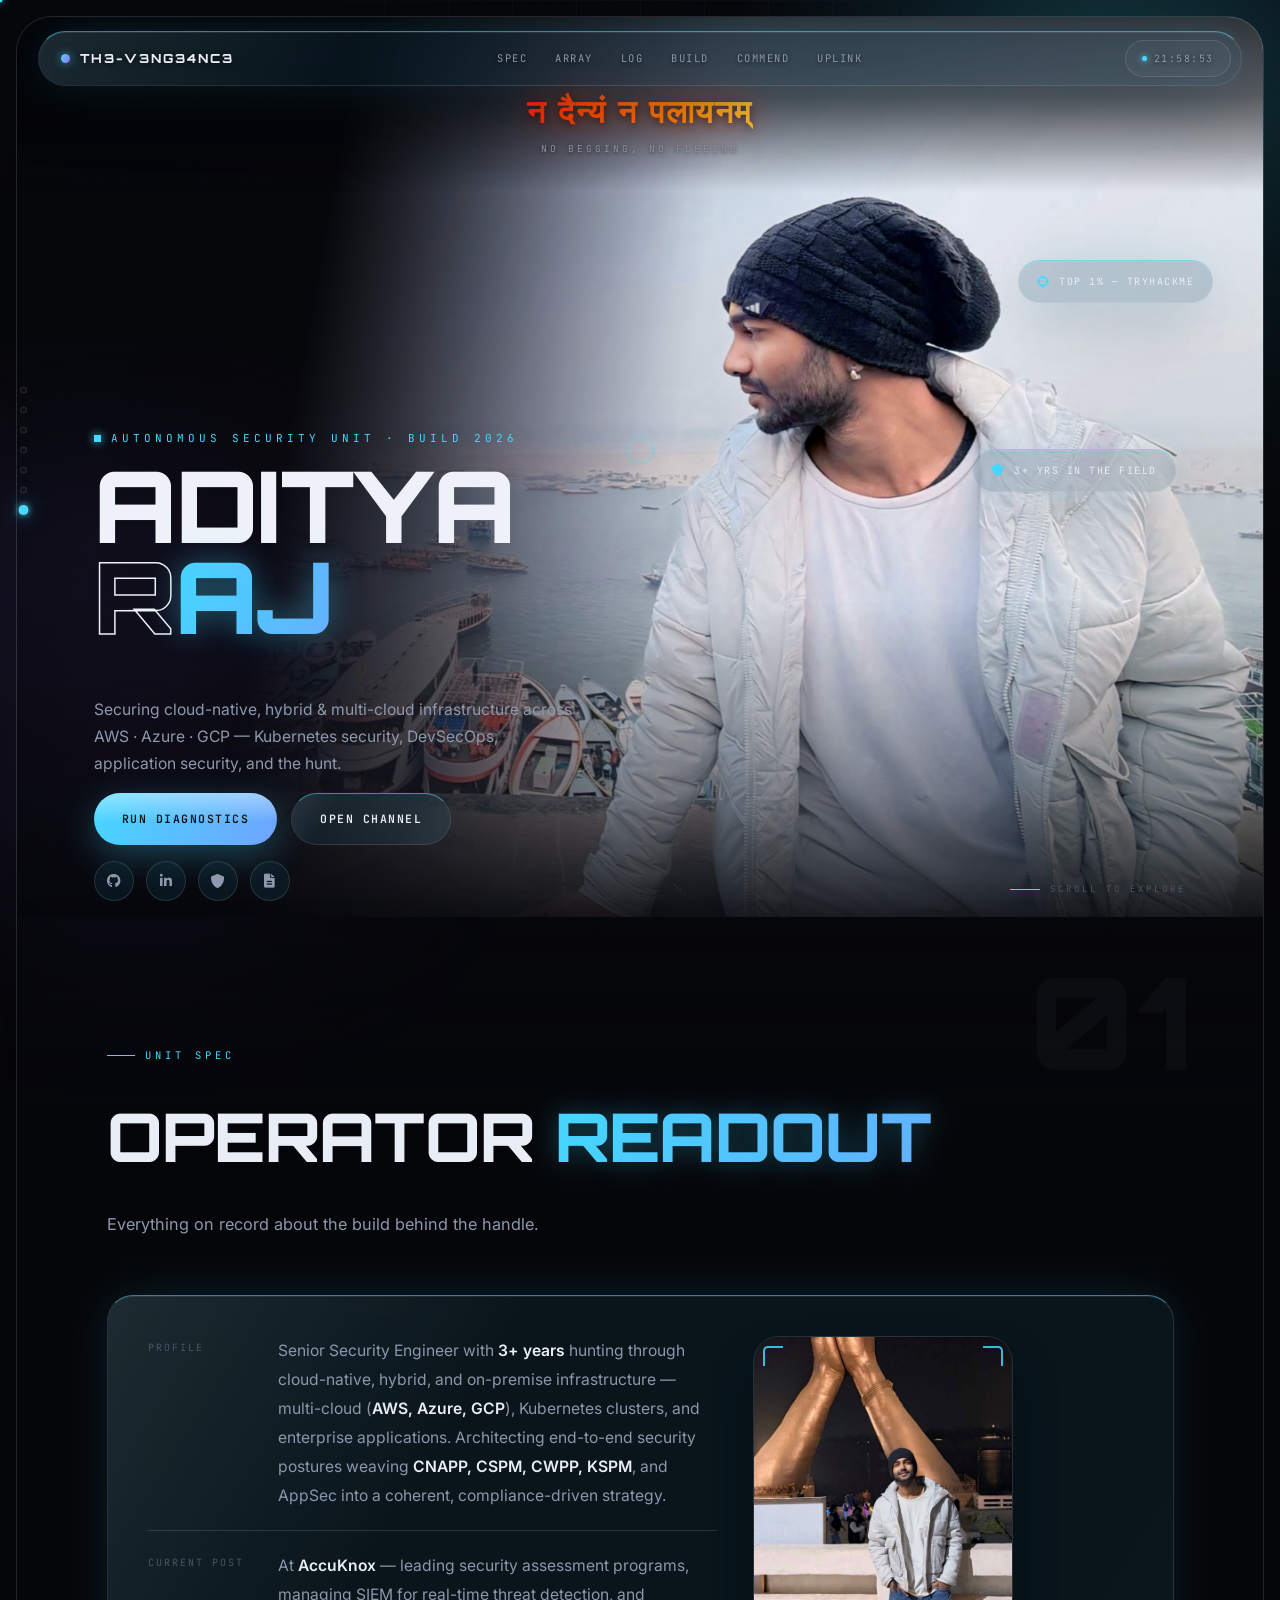
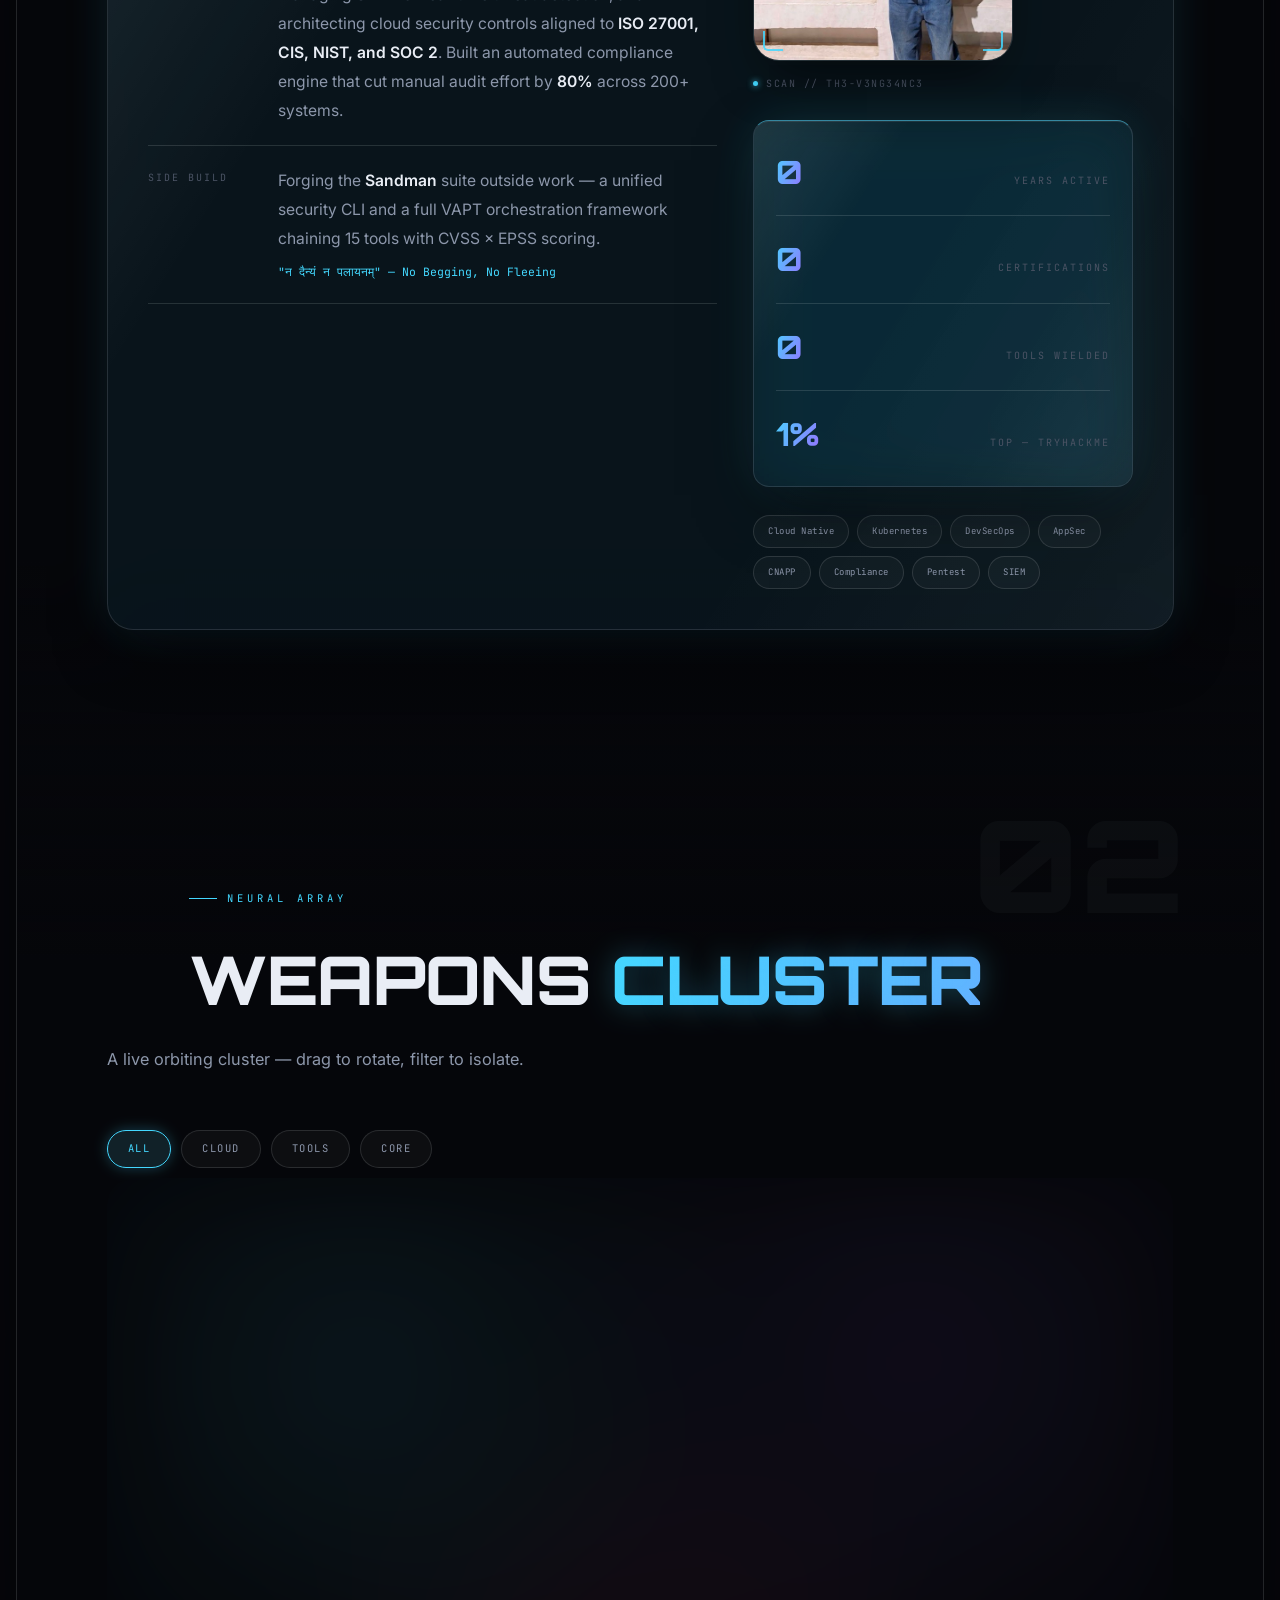
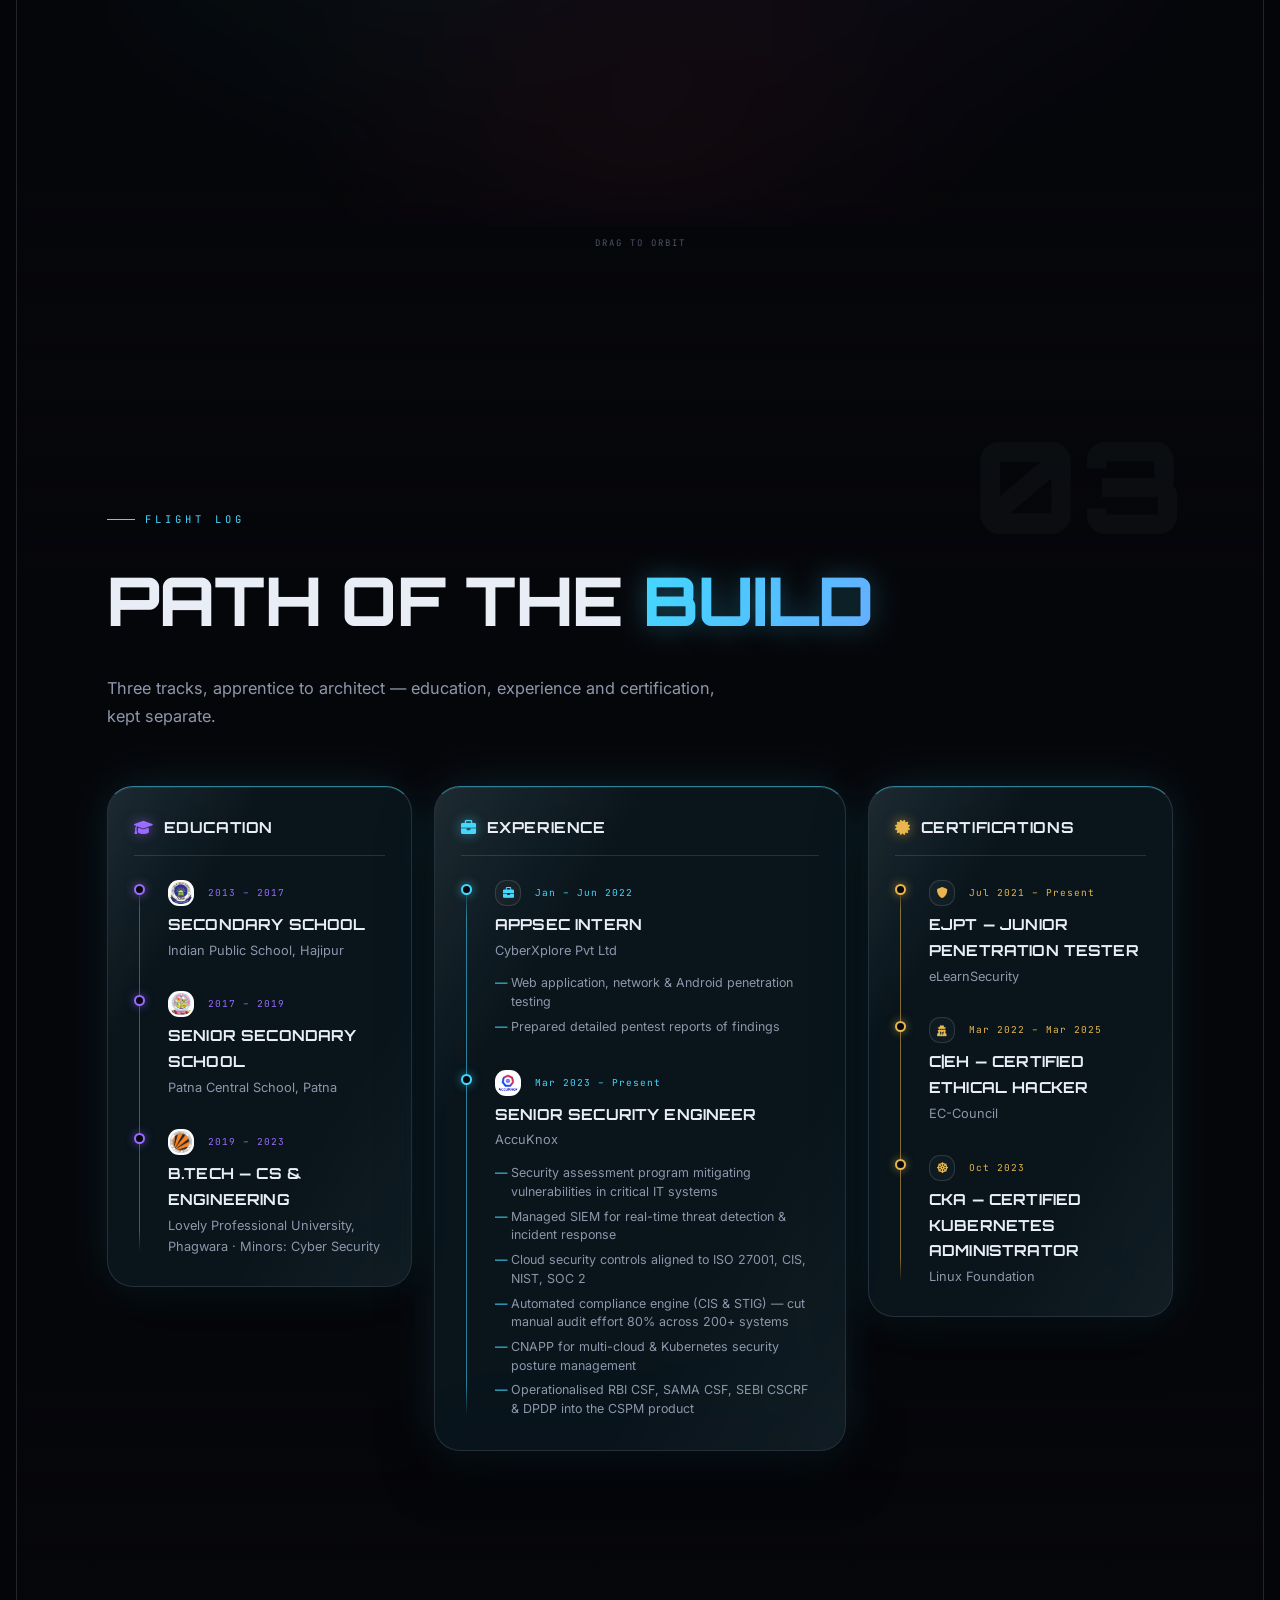
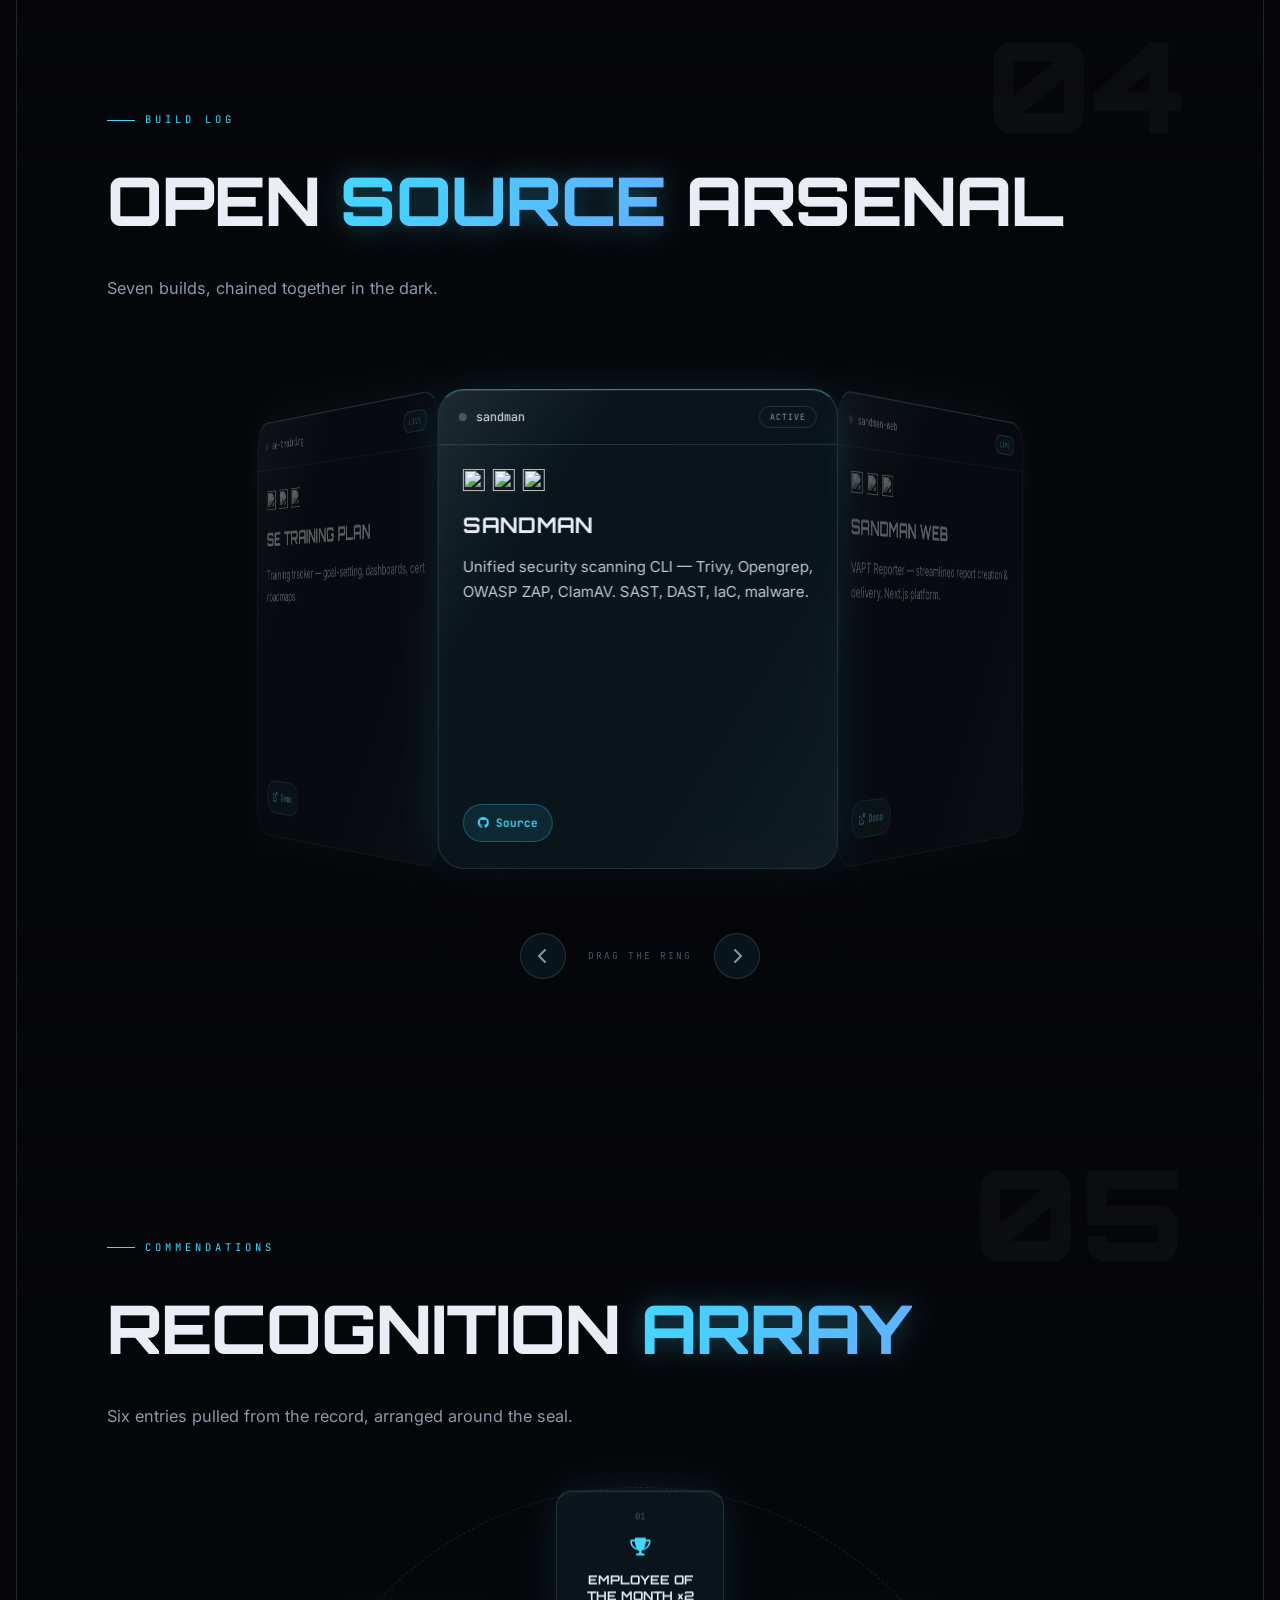
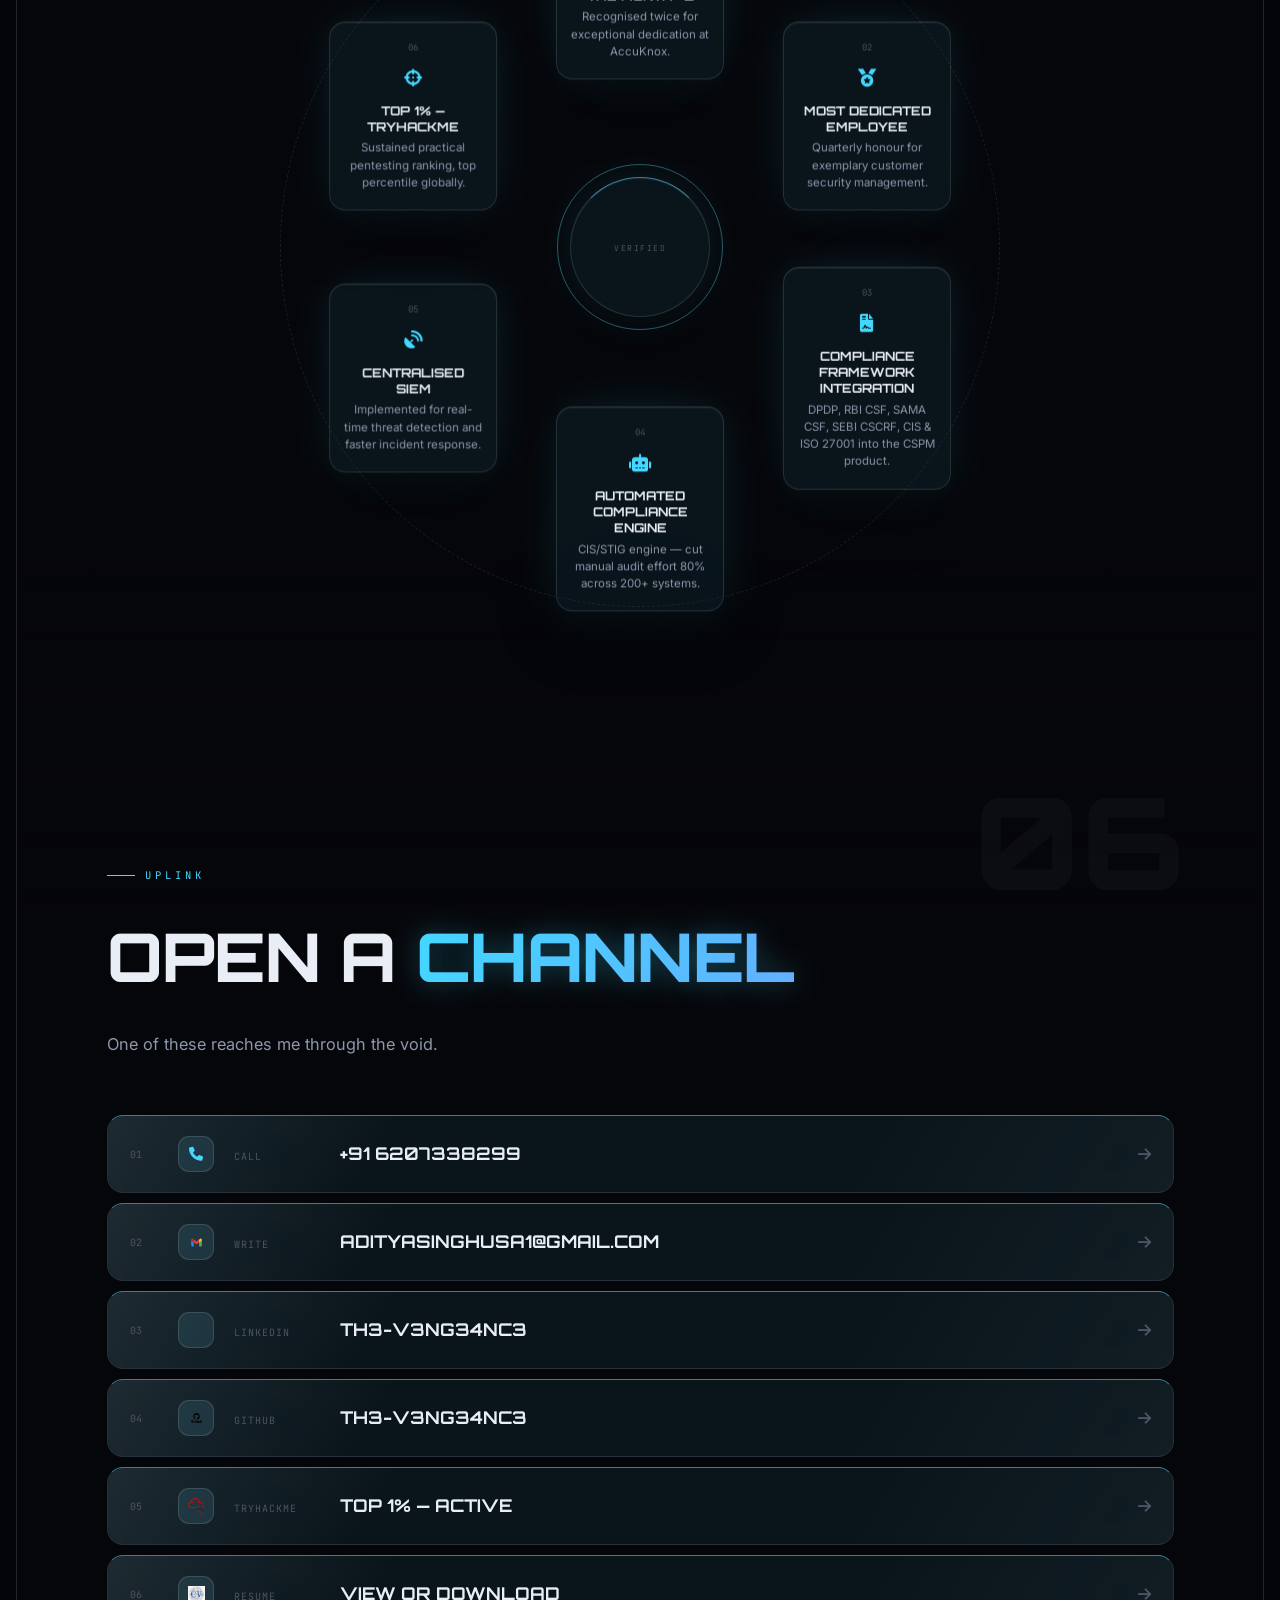
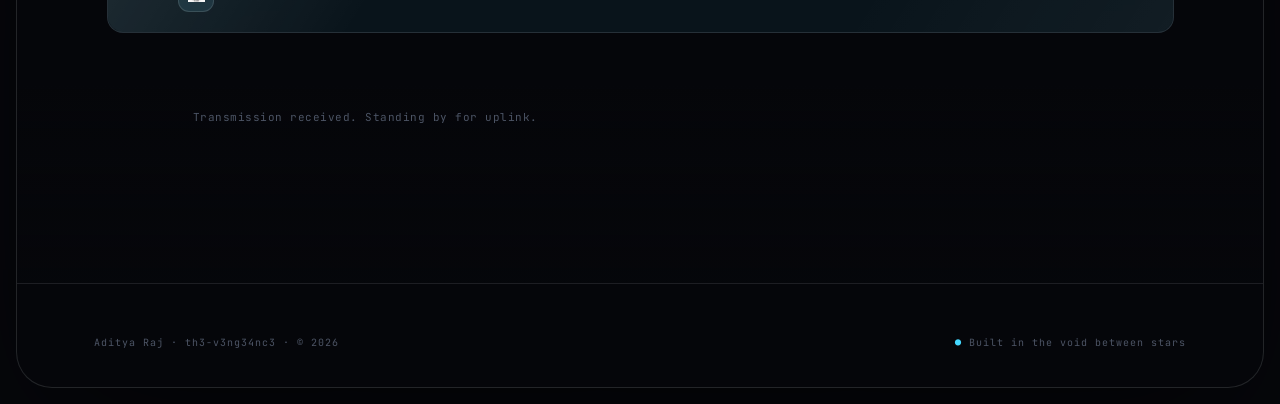
==== commit 9e3c54a0: "first commit" ====
--- a/index.html
+++ b/index.html
@@ -2,365 +2,458 @@
 <html lang="en">
 <head>
 <meta charset="utf-8">
-<title>th3-v3ng34nc3 — Security Engineer</title>
+<title>th3-v3ng34nc3 — Security Build</title>
 <meta name="viewport" content="width=device-width,initial-scale=1.0">
 <meta name="description" content="Aditya Raj – Senior Security Engineer | Cloud Security | DevSecOps">
-<link rel="stylesheet" href="https://cdnjs.cloudflare.com/ajax/libs/font-awesome/6.0.0/css/all.min.css">
-<link href="https://fonts.googleapis.com/css2?family=Playfair+Display:wght@400;600;700;800;900&family=Inter:wght@300;400;500;600&family=JetBrains+Mono:wght@400;500;600&display=swap" rel="stylesheet">
+
+<!-- Resource hints — open connections to the external origins early so
+     the fonts/icons/libraries below don't each pay a fresh DNS+TLS
+     handshake once their <link>/<script> tag is actually reached. -->
+<link rel="preconnect" href="https://fonts.googleapis.com">
+<link rel="preconnect" href="https://fonts.gstatic.com" crossorigin>
+<link rel="preconnect" href="https://cdnjs.cloudflare.com">
+<link rel="preconnect" href="https://cdn.jsdelivr.net">
+<link rel="preload" as="image" href="img/IMG_3728.jpg" fetchpriority="high">
+
+<!-- FontAwesome is only needed for icon glyphs sprinkled through the page
+     — it shouldn't block first paint. Loaded as print-media (non-render-
+     blocking) then swapped to all media once fetched; noscript covers the
+     no-JS case. -->
+<link rel="stylesheet" href="https://cdnjs.cloudflare.com/ajax/libs/font-awesome/6.0.0/css/all.min.css" media="print" onload="this.media='all'">
+<noscript><link rel="stylesheet" href="https://cdnjs.cloudflare.com/ajax/libs/font-awesome/6.0.0/css/all.min.css"></noscript>
+
+<link href="https://fonts.googleapis.com/css2?family=Orbitron:wght@500;700;800;900&family=Inter:wght@300;400;500;600;700&family=JetBrains+Mono:wght@400;500;600&display=swap" rel="stylesheet">
 <link rel="stylesheet" href="style.css">
 </head>
 <body>
 
-<!-- ── Preloader ── -->
-<div id="preloader">
-  <div class="prl-rose"><span></span><span></span><span></span></div>
-  <p class="prl-t">Awakening the bloodline&hellip;</p>
+<!-- Spatial cursor -->
+<div class="cur-dot" id="curDot"></div>
+<div class="cur-ring" id="curRing"></div>
+
+<!-- Boot -->
+<div id="boot">
+  <div class="boot-frame">
+    <div class="boot-pct" id="bootPct">0%</div>
+    <div class="boot-mark">UNIT // AR-01 — CALIBRATING SPATIAL FIELD</div>
+  </div>
 </div>
 
-<!-- ── Background ── -->
-<canvas id="starCanvas"></canvas>
-<div class="vbg"></div>
-
-<!-- ── Main ── -->
-<main id="cosmos">
+<!-- Spatial background -->
+<canvas id="bgGL"></canvas>
+<div class="bg-blueprint"></div>
+<div class="aurora">
+  <span class="aurora-blob b1"></span>
+  <span class="aurora-blob b2"></span>
+  <span class="aurora-blob b3"></span>
+  <span class="aurora-blob b4"></span>
+  <span class="aurora-blob b5"></span>
+</div>
+<div class="bg-glow"></div>
+<div class="bg-vignette"></div>
+<div class="bg-noise"></div>
+
+<nav class="navdock">
+  <a href="#hero" data-label="INIT" class="active"></a>
+  <a href="#spec" data-label="SPEC"></a>
+  <a href="#array" data-label="ARRAY"></a>
+  <a href="#log" data-label="LOG"></a>
+  <a href="#build" data-label="BUILD"></a>
+  <a href="#commend" data-label="COMMEND"></a>
+  <a href="#uplink" data-label="UPLINK"></a>
+</nav>
+
+<!-- Framed shell — the whole app sits as one rounded glass card floating
+     over the fixed 3D/aurora background, which stays untouched outside it. -->
+<div class="app-frame">
+
+<!-- Hero zone — the photo + 3D aura now live here as one absolutely
+     positioned background layer behind the header/shlok/ticker AND the
+     hero text, instead of starting only below them. Nothing about the
+     Three.js scene logic changes, it's just reparented one level up so
+     its box spans the whole zone (inset:0 of this wrapper). -->
+<div class="hero-zone">
+
+  <div class="hero-stage">
+    <canvas class="hero-aura-canvas" id="heroAura"></canvas>
+    <div class="hero-photo-glow"></div>
+    <div class="hero-photo-wrap">
+      <img src="img/IMG_3728.jpg" alt="Aditya Raj" loading="eager" fetchpriority="high">
+      <div class="hero-photo-duo"></div>
+      <div class="hero-photo-fade"></div>
+    </div>
+    <div class="hero-chip chip-b glass"><i class="fas fa-crosshairs"></i>TOP 1% — TRYHACKME</div>
+    <div class="hero-chip chip-c glass"><i class="fas fa-shield-alt"></i>3+ YRS IN THE FIELD</div>
+  </div>
+
+  <!-- Chrome scrim — a dark fade sitting between the photo and the nav/
+       shlok/ticker, so that chrome stays legible even where the photo
+       underneath is bright (sky, light jacket), not just over the dark
+       parts. Fades out before the open hero-photo area below it. -->
+  <div class="hero-chrome-scrim"></div>
+
+  <header class="glassnav glass">
+    <a href="#hero" class="gn-logo"><span class="gn-mark"></span>TH3-V3NG34NC3</a>
+    <nav class="gn-links">
+      <a href="#spec">Spec</a>
+      <a href="#array">Array</a>
+      <a href="#log">Log</a>
+      <a href="#build">Build</a>
+      <a href="#commend">Commend</a>
+      <a href="#uplink">Uplink</a>
+    </nav>
+    <div class="gn-right">
+      <div class="gn-chip"><span class="dotlive"></span><span id="clock">00:00:00</span></div>
+    </div>
+  </header>
+
+  <!-- Core directive, promoted to a masthead heading sitting right under
+       the nav bar — rendered in a burning red/orange gradient so it reads
+       as a lit inscription. -->
+  <div class="shlok-mast">
+    <span class="deva-fire">न दैन्यं न पलायनम्</span>
+    <span class="shlok-sub">No Begging, No Fleeing</span>
+  </div>
 
   <!-- ═══════════════ HERO ═══════════════ -->
-  <section class="cz cz-hero" id="hero">
-    <!-- Floating red particles added by JS -->
-    <div class="hero-mist"></div>
-
-    <div class="hero-inner">
-      <!-- Photo ring — big, dark, blood halo -->
-      <div class="hero-photo-wrap">
-        <div class="photo-ring">
-          <img src="img/IMG_3728.jpg" alt="Aditya Raj" class="hero-photo" loading="eager">
-          <div class="pr-halo"></div>
-          <div class="pr-thorn t1"></div><div class="pr-thorn t2"></div><div class="pr-thorn t3"></div><div class="pr-thorn t4"></div><div class="pr-thorn t5"></div><div class="pr-thorn t6"></div>
-        </div>
-      </div>
-
-      <!-- Handle -->
-      <div class="hero-handle">th3-v3ng34nc3</div>
-
-      <!-- Shlok — prominent, blood red -->
-      <div class="hero-shlok">
-        <span class="shlok-deva">न दैन्यं न पलायनम्</span>
-        <span class="shlok-trans">— No Begging, No Fleeing —</span>
-      </div>
-
-      <!-- Name -->
-      <h1 class="hero-name" data-text="Aditya Raj">Aditya Raj</h1>
-
-      <!-- Role typewriter -->
-      <div class="hero-role-wrap">
-        <span class="hr-br">⸻</span>
-        <span class="hero-role" id="roleType">Senior Security Engineer</span>
-        <span class="hr-br">⸻</span>
-      </div>
-
-      <!-- Tagline -->
-      <p class="hero-tag">Securing cloud-native infrastructure across AWS · Azure · GCP — Kubernetes security, DevSecOps, application security, and the hunt.</p>
-
-      <!-- Actions -->
+  <section class="hero" id="hero">
+    <div class="hero-grid">
+      <div class="hero-eyebrow"><span class="pip"></span> Autonomous Security Unit · Build 2026</div>
+      <h1 class="hero-name">
+        <span class="ln1">ADITYA</span><br>
+        <span class="ln2">R<span class="hl">AJ</span></span>
+      </h1>
+      <div class="hero-role"><span id="typedRole"></span></div>
+      <p class="hero-tag">Securing cloud-native, hybrid &amp; multi-cloud infrastructure across AWS · Azure · GCP — Kubernetes security, DevSecOps, application security, and the hunt.</p>
+
       <div class="hero-actions">
-        <a href="#/" class="btn-blood" onclick="document.getElementById('skills').scrollIntoView({behavior:'smooth'}); return false">
-          <i class="fas fa-skull"></i>
-          <span>Enter the Void</span>
-          <i class="fas fa-arrow-right"></i>
-        </a>
-        <a href="#/" class="btn-iron" onclick="document.getElementById('contact').scrollIntoView({behavior:'smooth'}); return false">
-          <i class="fas fa-crown"></i>
-          <span>Summon</span>
-        </a>
-      </div>
-
-      <!-- Social links -->
-      <div class="hero-links">
+        <a href="#array" class="bx bx-p" onclick="document.getElementById('array').scrollIntoView({behavior:'smooth'});return false">Run Diagnostics</a>
+        <a href="#uplink" class="bx bx-s" onclick="document.getElementById('uplink').scrollIntoView({behavior:'smooth'});return false">Open Channel</a>
+      </div>
+
+      <div class="hero-social">
         <a href="https://github.com/th3-v3ng34nc3" target="_blank" title="GitHub"><i class="fab fa-github"></i></a>
         <a href="https://www.linkedin.com/in/th3-v3ng34nc3/" target="_blank" title="LinkedIn"><i class="fab fa-linkedin-in"></i></a>
-        <a href="https://tryhackme.com/p/th3-v3ng34nc3" target="_blank" title="TryHackMe"><i class="fas fa-shield-halved"></i></a>
+        <a href="https://tryhackme.com/p/th3-v3ng34nc3" target="_blank" title="TryHackMe"><i class="fas fa-shield-alt"></i></a>
         <a href="img/cv.html" target="_blank" title="CV"><i class="fas fa-file-alt"></i></a>
       </div>
-
-      <!-- Down indicator -->
-      <div class="scroll-down"><span></span></div>
-    </div>
-  </section>
-
-  <!-- ═══════════════ ABOUT ═══════════════ -->
-  <section class="cz cz-about" id="about">
-    <div class="cz-label"><span class="cz-ln">01</span> The Vessel</div>
-    <h2 class="cz-title">Know the <span class="red-txt">Hunter</span></h2>
-
-    <div class="about-split">
-      <div class="about-text">
-        <div class="at-terminal">
-          <div class="at-bar">
-            <span class="at-d r"></span><span class="at-d y"></span><span class="at-d g"></span>
-            <span class="at-path">~/whoami.sh</span>
-          </div>
-          <div class="at-body">
-            <div class="at-line"><span class="at-p">❯</span> <span class="at-c">cat /etc/profile</span></div>
-            <div class="at-pgraph">
-              Senior Security Engineer with <strong>3+ years</strong> hunting through cloud-native infrastructure, Kubernetes clusters, and enterprise applications across <strong>AWS, Azure, and GCP</strong>. I design end-to-end security postures weaving <strong>CNAPP, CSPM, CWPP</strong>, and AppSec frameworks into a coherent, compliance-driven strategy.
-            </div>
-            <div class="at-pgraph">
-              At <strong>AccuKnox</strong> I lead security assessment programs, architect cloud security controls aligned to <strong>ISO 27001, CIS, NIST, and SOC 2</strong>, and manage SIEM for real-time threat detection and incident response.
-            </div>
-            <div class="at-pgraph">
-              Outside work I forge the <strong>Sandman</strong> suite — a unified security CLI, a full VAPT orchestration framework chaining 15 tools with CVSS × EPSS scoring.
-            </div>
-            <div class="at-quote">"न दैन्यं न पलायनम्" — No Begging, No Fleeing</div>
-            <div class="at-line"><span class="at-p">❯</span> <span class="at-c blink">_</span></div>
-          </div>
-        </div>
-      </div>
-
-      <div class="about-visual">
-        <div class="about-photo-wrap">
-          <img src="img/IMG_3836.jpg" alt="Aditya Raj" class="about-photo" loading="lazy">
-          <div class="ap-ring"></div>
-          <div class="ap-halo"></div>
-          <div class="ap-badge">th3-v3ng34nc3</div>
-        </div>
-        <div class="about-tags">
+    </div>
+
+    <div class="hero-scroll"><span class="ln"></span>Scroll to explore</div>
+  </section>
+
+</div><!-- /.hero-zone -->
+
+<main id="deck">
+
+  <!-- ═══════════════ SPEC SHEET ═══════════════ -->
+  <section class="sx" id="spec">
+    <span class="sx-idx">01</span>
+    <div class="sx-tag">Unit Spec</div>
+    <h2 class="sx-h">Operator <em>Readout</em></h2>
+    <p class="sx-p">Everything on record about the build behind the handle.</p>
+
+    <div class="spec-grid glass">
+      <div class="spec-body">
+        <div class="spec-row">
+          <div class="spec-label">Profile</div>
+          <div class="spec-val">Senior Security Engineer with <strong>3+ years</strong> hunting through cloud-native, hybrid, and on-premise infrastructure — multi-cloud (<strong>AWS, Azure, GCP</strong>), Kubernetes clusters, and enterprise applications. Architecting end-to-end security postures weaving <strong>CNAPP, CSPM, CWPP, KSPM</strong>, and AppSec into a coherent, compliance-driven strategy.</div>
+        </div>
+        <div class="spec-row">
+          <div class="spec-label">Current Post</div>
+          <div class="spec-val">At <strong>AccuKnox</strong> — leading security assessment programs, managing SIEM for real-time threat detection, and architecting cloud security controls aligned to <strong>ISO 27001, CIS, NIST, and SOC 2</strong>. Built an automated compliance engine that cut manual audit effort by <strong>80%</strong> across 200+ systems.</div>
+        </div>
+        <div class="spec-row">
+          <div class="spec-label">Side Build</div>
+          <div class="spec-val">Forging the <strong>Sandman</strong> suite outside work — a unified security CLI and a full VAPT orchestration framework chaining 15 tools with CVSS × EPSS scoring.
+            <div class="spec-quote">"न दैन्यं न पलायनम्" — No Begging, No Fleeing</div>
+          </div>
+        </div>
+      </div>
+
+      <div class="spec-side">
+        <div class="scan-wrap">
+          <div class="scan-photo">
+            <img src="img/IMG_3836.jpg" alt="Aditya Raj" loading="lazy">
+            <span class="scan-corner tl"></span>
+            <span class="scan-corner tr"></span>
+            <span class="scan-corner bl"></span>
+            <span class="scan-corner br"></span>
+            <div class="scan-sweep"></div>
+          </div>
+          <div class="scan-id"><span class="dotlive"></span>SCAN // TH3-V3NG34NC3</div>
+        </div>
+
+        <div class="stat-list glass">
+          <div class="stat-row"><span class="v" data-count="3" data-suffix="+">0</span><span class="l">Years Active</span></div>
+          <div class="stat-row"><span class="v" data-count="3">0</span><span class="l">Certifications</span></div>
+          <div class="stat-row"><span class="v" data-count="30" data-suffix="+">0</span><span class="l">Tools Wielded</span></div>
+          <div class="stat-row"><span class="v">1%</span><span class="l">Top — TryHackMe</span></div>
+        </div>
+
+        <div class="spec-tags">
           <span>Cloud Native</span><span>Kubernetes</span><span>DevSecOps</span>
           <span>AppSec</span><span>CNAPP</span><span>Compliance</span>
-          <span>Pentest</span><span>SIEM</span><span>Threat Intel</span>
-        </div>
-      </div>
-    </div>
-  </section>
-
-  <!-- ═══════════════ SKILLS ═══════════════ -->
-  <section class="cz cz-skills" id="skills">
-    <div class="cz-label"><span class="cz-ln">02</span> Arsenal</div>
-    <h2 class="cz-title">Weapons of <span class="red-txt">Choice</span></h2>
-    <p class="cz-sub">The tools and platforms forged in fire.</p>
-
-    <div class="sk-filters">
-      <button class="sk-fb active" data-f="all">ALL</button>
-      <button class="sk-fb" data-f="cloud">CLOUD</button>
-      <button class="sk-fb" data-f="tools">TOOLS</button>
-      <button class="sk-fb" data-f="core">CORE</button>
-    </div>
-
-    <div class="sk-grid" id="skGrid"></div>
-  </section>
-
-  <!-- ═══════════════ JOURNEY ═══════════════ -->
-  <section class="cz cz-journey" id="journey">
-    <div class="cz-label"><span class="cz-ln">03</span> Bloodline</div>
-    <h2 class="cz-title">Path of the <span class="red-txt">Blade</span></h2>
-    <p class="cz-sub">From apprentice to architect — forged in fire.</p>
-
-    <div class="journey-grid">
-      <div class="journey-col">
-        <h3 class="j-head"><i class="fas fa-briefcase"></i> Experience</h3>
-        <div class="j-path">
-          <div class="j-node">
-            <div class="jn-m"></div>
-            <div class="jn-body">
-              <span class="jn-date">Mar 2023 – Present</span>
-              <h4>Senior Security Engineer</h4>
-              <h5>AccuKnox</h5>
-              <ul>
-                <li>Security assessments, SIEM management, threat detection</li>
-                <li>Cloud security controls for ISO 27001, CIS, NIST, SOC 2</li>
-                <li>CNAPP solutions for multi-cloud &amp; K8s security</li>
-                <li>Continuous compliance &amp; vulnerability management</li>
-              </ul>
-            </div>
-          </div>
-          <div class="j-node">
-            <div class="jn-m"></div>
-            <div class="jn-body">
-              <span class="jn-date">Jan – Jun 2022</span>
-              <h4>AppSec Intern</h4>
-              <h5>CyberXplore Pvt Ltd</h5>
-              <ul>
-                <li>Web application &amp; mobile pentesting</li>
-                <li>Network penetration testing</li>
-                <li>Pentest report documentation</li>
-              </ul>
-            </div>
-          </div>
-        </div>
-      </div>
-      <div class="journey-col">
-        <h3 class="j-head"><i class="fas fa-certificate"></i> Marks</h3>
-        <div class="j-certs">
-          <div class="j-cert"><img src="img/cka.png" alt="CKA" class="jc-img"><div><div class="jc-n">CKA — Kubernetes Administrator</div><div class="jc-b">Linux Foundation · Oct 2023</div></div></div>
-          <div class="j-cert"><img src="img/ceh.png" alt="CEH" class="jc-img"><div><div class="jc-n">C|EH — Ethical Hacker</div><div class="jc-b">EC-Council · Mar 2022</div></div></div>
-          <div class="j-cert"><img src="img/ejpt.png" alt="eJPT" class="jc-img"><div><div class="jc-n">eJPT — Junior Pentester</div><div class="jc-b">eLearnSecurity · Jul 2021</div></div></div>
-        </div>
-        <h3 class="j-head" style="margin-top:32px"><i class="fas fa-graduation-cap"></i> Origins</h3>
-        <div class="j-path">
-          <div class="j-node">
-            <div class="jn-m edu"></div>
-            <div class="jn-body">
-              <span class="jn-date">2019 – 2023</span>
-              <h4>B.Tech CSE (Cyber Security)</h4>
-              <h5>Lovely Professional University</h5>
-            </div>
-          </div>
-          <div class="j-node">
-            <div class="jn-m edu"></div>
-            <div class="jn-body">
-              <span class="jn-date">2017 – 2019</span>
-              <h4>Senior Secondary</h4>
-              <h5>Patna Central School</h5>
-            </div>
-          </div>
-        </div>
-      </div>
-    </div>
-  </section>
-
-  <!-- ═══════════════ STATS ═══════════════ -->
-  <section class="cz cz-stats" id="stats">
-    <div class="stats-row">
-      <div class="stat-card"><div class="sc-i"><i class="fas fa-calendar"></i></div><div class="sc-n" data-count="3" data-suffix="+">0</div><div class="sc-l">Years</div></div>
-      <div class="stat-card"><div class="sc-i"><i class="fas fa-certificate"></i></div><div class="sc-n" data-count="4">0</div><div class="sc-l">Certs</div></div>
-      <div class="stat-card"><div class="sc-i"><i class="fas fa-shield"></i></div><div class="sc-n" data-count="30" data-suffix="+">0</div><div class="sc-l">Tools</div></div>
-      <div class="stat-card"><div class="sc-i"><i class="fas fa-trophy"></i></div><div class="sc-n" data-count="3">0</div><div class="sc-l">Awards</div></div>
-      <div class="stat-card"><div class="sc-i"><i class="fas fa-medal"></i></div><div class="sc-n" data-prefix="Top ">1%</div><div class="sc-l">THM</div></div>
-    </div>
-  </section>
-
-  <!-- ═══════════════ PROJECTS ═══════════════ -->
-  <section class="cz cz-projects" id="projects">
-    <div class="cz-label"><span class="cz-ln">04</span> Forge</div>
-    <h2 class="cz-title">Open <span class="red-txt">Source</span> Arsenal</h2>
-    <p class="cz-sub">Tools forged in the dark.</p>
-
-    <div class="proj-grid" id="projGrid">
-      <div class="proj-card" data-idx="0">
-        <div class="pc-head"><span class="pc-d r"></span><span class="pc-d y"></span><span class="pc-d g"></span><span class="pc-n">sandman</span><span class="pc-b">ACTIVE</span></div>
-        <div class="pc-body">
-          <div class="pc-tech"><img src="https://cdn.simpleicons.org/python/3776AB"><img src="https://cdn.simpleicons.org/gnubash/4EAA25"><img src="https://cdn.simpleicons.org/docker/2496ED"></div>
-          <h4>Sandman</h4>
-          <p>Unified security scanning CLI — Trivy, Opengrep, OWASP ZAP, ClamAV. Image scanning, SAST, DAST, IaC, malware.</p>
-          <a href="https://github.com/th3-v3ng34nc3/sandman" target="_blank" class="pc-l"><i class="fab fa-github"></i> Source</a>
-        </div>
-      </div>
-      <div class="proj-card" data-idx="1">
-        <div class="pc-head"><span class="pc-d r"></span><span class="pc-d y"></span><span class="pc-d g"></span><span class="pc-n">sandman-web</span><span class="pc-b live">LIVE</span></div>
-        <div class="pc-body">
-          <div class="pc-tech"><img src="https://cdn.simpleicons.org/typescript/3178C6"><img src="https://cdn.simpleicons.org/react/61DAFB"><img src="https://cdn.simpleicons.org/nextdotjs/e2e8f8"></div>
-          <h4>Sandman Web</h4>
-          <p>VAPT Reporter — streamlined vulnerability assessment report creation and delivery. Next.js platform.</p>
-          <a href="https://sandman-web-seven.vercel.app/" target="_blank" class="pc-l"><i class="fas fa-external-link-alt"></i> Demo</a>
-        </div>
-      </div>
-      <div class="proj-card" data-idx="2">
-        <div class="pc-head"><span class="pc-d r"></span><span class="pc-d y"></span><span class="pc-d g"></span><span class="pc-n">sandman-pt</span><span class="pc-b">PRIVATE</span></div>
-        <div class="pc-body">
-          <div class="pc-tech"><img src="https://cdn.simpleicons.org/python/3776AB"><img src="https://cdn.simpleicons.org/gnubash/4EAA25"><img src="https://cdn.simpleicons.org/docker/2496ED"></div>
-          <h4>Sandman PT</h4>
-          <p>Automated VAPT orchestration chaining 15 tools with CVSS × EPSS scoring. Auto-generates pentest reports.</p>
-          <a href="https://github.com/th3-v3ng34nc3/sandman-pt" target="_blank" class="pc-l"><i class="fab fa-github"></i> Source</a>
-        </div>
-      </div>
-      <div class="proj-card" data-idx="3">
-        <div class="pc-head"><span class="pc-d r"></span><span class="pc-d y"></span><span class="pc-d g"></span><span class="pc-n">sandman-consul</span><span class="pc-b osint">OSINT</span></div>
-        <div class="pc-body">
-          <div class="pc-tech"><img src="https://cdn.simpleicons.org/python/3776AB"><img src="https://cdn.simpleicons.org/gnubash/4EAA25"><img src="https://cdn.simpleicons.org/selenium/43B02A"></div>
-          <h4>Sandman OSINT</h4>
-          <p>Automated OSINT framework — public data aggregation, APIs, passive recon, digital footprint mapping.</p>
-          <a href="https://github.com/th3-v3ng34nc3" target="_blank" class="pc-l"><i class="fab fa-github"></i> Source</a>
-        </div>
-      </div>
-      <div class="proj-card" data-idx="4">
-        <div class="pc-head"><span class="pc-d r"></span><span class="pc-d y"></span><span class="pc-d g"></span><span class="pc-n">se-training</span><span class="pc-b live">LIVE</span></div>
-        <div class="pc-body">
-          <div class="pc-tech"><img src="https://cdn.simpleicons.org/typescript/3178C6"><img src="https://cdn.simpleicons.org/react/61DAFB"><img src="https://cdn.simpleicons.org/tailwindcss/06B6D4"></div>
-          <h4>SE Training Plan</h4>
-          <p>Security Engineering training tracker — goal-setting, progress dashboards, cert roadmaps.</p>
-          <a href="https://github.com/th3-v3ng34nc3" target="_blank" class="pc-l"><i class="fas fa-external-link-alt"></i> Demo</a>
-        </div>
-      </div>
-      <div class="proj-card" data-idx="5">
-        <div class="pc-head"><span class="pc-d r"></span><span class="pc-d y"></span><span class="pc-d g"></span><span class="pc-n">sandmancer</span><span class="pc-b">CLI</span></div>
-        <div class="pc-body">
-          <div class="pc-tech"><img src="https://cdn.simpleicons.org/python/3776AB"><img src="https://cdn.simpleicons.org/gnubash/4EAA25"><img src="https://cdn.simpleicons.org/docker/2496ED"></div>
-          <h4>Sandmancer</h4>
-          <p>Advanced assessment orchestration — recon, enumeration, exploitation, intelligent prioritisation.</p>
-          <a href="https://github.com/th3-v3ng34nc3" target="_blank" class="pc-l"><i class="fab fa-github"></i> Source</a>
-        </div>
-      </div>
-    </div>
-  </section>
-
-  <!-- ═══════════════ ACHIEVEMENTS ═══════════════ -->
-  <section class="cz cz-achieve" id="achieve">
-    <div class="cz-label"><span class="cz-ln">05</span> Trophies</div>
-    <h2 class="cz-title">Honours of <span class="red-txt">Blood</span></h2>
-    <p class="cz-sub">Recognition earned through fire.</p>
-
-    <div class="ach-grid">
-      <div class="ach-card">
-        <span class="ac-n">01</span>
-        <div class="ac-i"><i class="fas fa-trophy"></i></div>
-        <h4>Employee of the Month ×2</h4>
-        <p>Recognised twice for exceptional dedication at AccuKnox.</p>
-      </div>
-      <div class="ach-card">
-        <span class="ac-n">02</span>
-        <div class="ac-i"><i class="fas fa-medal"></i></div>
-        <h4>Most Dedicated Employee</h4>
-        <p>Quarterly honour for outstanding customer security handling.</p>
-      </div>
-      <div class="ach-card">
-        <span class="ac-n">03</span>
-        <div class="ac-i"><i class="fas fa-file-contract"></i></div>
-        <h4>Compliance Integration</h4>
-        <p>Introduced DPDP, SEBI CSCRF, RBI IT &amp; CSF frameworks.</p>
-      </div>
-    </div>
-  </section>
-
-  <!-- ═══════════════ CONTACT ═══════════════ -->
-  <section class="cz cz-contact" id="contact">
-    <div class="cz-label"><span class="cz-ln">06</span> Blood Rite</div>
-    <h2 class="cz-title">Summoning <span class="red-txt">Circle</span></h2>
-    <p class="cz-sub">One of these reaches me through the void.</p>
-
-    <div class="con-grid">
-      <a href="tel:+916207338299" class="con-c"><div class="con-i"><i class="fas fa-phone"></i></div><div class="con-inf"><span>Call</span><p>+91 6207338299</p></div><i class="fas fa-arrow-right con-ar"></i></a>
-      <a href="mailto:adityasinghusa1@gmail.com" class="con-c"><div class="con-i"><img src="img/email.webp" width="20"></div><div class="con-inf"><span>Write</span><p>adityasinghusa1@gmail.com</p></div><i class="fas fa-arrow-right con-ar"></i></a>
-      <a href="https://www.linkedin.com/in/th3-v3ng34nc3/" target="_blank" class="con-c"><div class="con-i"><img src="img/LinkedIn.svg" width="18"></div><div class="con-inf"><span>LinkedIn</span><p>th3-v3ng34nc3</p></div><i class="fas fa-arrow-right con-ar"></i></a>
-      <a href="https://github.com/th3-v3ng34nc3" target="_blank" class="con-c"><div class="con-i"><img src="img/github.png" width="18"></div><div class="con-inf"><span>GitHub</span><p>th3-v3ng34nc3</p></div><i class="fas fa-arrow-right con-ar"></i></a>
-      <a href="https://tryhackme.com/p/th3-v3ng34nc3" target="_blank" class="con-c"><div class="con-i"><img src="img/tryhackme.webp" width="20"></div><div class="con-inf"><span>TryHackMe</span><p>Top 1% — Active</p></div><i class="fas fa-arrow-right con-ar"></i></a>
-      <a href="img/cv.html" target="_blank" class="con-c"><div class="con-i"><img src="img/Resume-CV.png" width="18"></div><div class="con-inf"><span>Resume / CV</span><p>View or Download</p></div><i class="fas fa-arrow-right con-ar"></i></a>
-    </div>
-  </section>
-
-  <!-- ═══════════════ FOOTER ═══════════════ -->
-  <footer class="cz-footer">
-    <div class="ft-sig"><i class="fas fa-skull"></i></div>
-    <p>Aditya Raj <span class="ft-d">·</span> th3-v3ng34nc3 <span class="ft-d">·</span> &copy; 2026</p>
-    <p class="ft-m">Forged in the void between stars</p>
+          <span>Pentest</span><span>SIEM</span>
+        </div>
+      </div>
+    </div>
+  </section>
+
+  <!-- ═══════════════ NEURAL ARRAY (skills, WebGL) ═══════════════ -->
+  <section class="sx" id="array">
+    <span class="sx-idx">02</span>
+    <div class="arr-head">
+      <div class="arr-bot"><dotlottie-wc src="https://assets-v2.lottiefiles.com/a/431279d2-118a-11ee-afa8-f7fbc4c05a63/bsM1mDTFOD.lottie" autoplay loop></dotlottie-wc></div>
+      <div>
+        <div class="sx-tag">Neural Array</div>
+        <h2 class="sx-h" style="margin-bottom:0">Weapons <em>Cluster</em></h2>
+      </div>
+    </div>
+    <p class="sx-p">A live orbiting cluster — drag to rotate, filter to isolate.</p>
+
+    <div class="arr-filters">
+      <button class="arr-fb active" data-f="all">ALL</button>
+      <button class="arr-fb" data-f="cloud">CLOUD</button>
+      <button class="arr-fb" data-f="tools">TOOLS</button>
+      <button class="arr-fb" data-f="core">CORE</button>
+    </div>
+
+    <div class="arr-stage" id="arrStage"><canvas id="arrCanvas"></canvas></div>
+    <p class="arr-hint">drag to orbit</p>
+  </section>
+
+  <!-- ═══════════════ FLIGHT LOG (timeline) ═══════════════ -->
+  <section class="sx" id="log">
+    <span class="sx-idx">03</span>
+    <div class="sx-tag">Flight Log</div>
+    <h2 class="sx-h">Path of the <em>Build</em></h2>
+    <p class="sx-p">Three tracks, apprentice to architect — education, experience and certification, kept separate.</p>
+
+    <div class="log-cols">
+      <div class="log-col glass is-edu">
+        <div class="log-col-h"><i class="fas fa-graduation-cap"></i> Education</div>
+        <div class="log">
+          <div class="log-spine"></div>
+          <div class="log-row">
+            <span class="log-dot"></span>
+            <div class="log-top"><img loading="lazy" src="img/indian-public-school.jpg" class="log-logo" alt="Indian Public School"><span class="log-date">2013 – 2017</span></div>
+            <h4>Secondary School</h4><h5>Indian Public School, Hajipur</h5>
+          </div>
+          <div class="log-row">
+            <span class="log-dot"></span>
+            <div class="log-top"><img loading="lazy" src="img/patna-central-school.jpg" class="log-logo" alt="Patna Central School"><span class="log-date">2017 – 2019</span></div>
+            <h4>Senior Secondary School</h4><h5>Patna Central School, Patna</h5>
+          </div>
+          <div class="log-row">
+            <span class="log-dot"></span>
+            <div class="log-top"><img loading="lazy" src="img/lpu.png" class="log-logo" alt="LPU"><span class="log-date">2019 – 2023</span></div>
+            <h4>B.Tech — CS &amp; Engineering</h4><h5>Lovely Professional University, Phagwara · Minors: Cyber Security</h5>
+          </div>
+        </div>
+      </div>
+
+      <div class="log-col glass is-exp">
+        <div class="log-col-h"><i class="fas fa-briefcase"></i> Experience</div>
+        <div class="log">
+          <div class="log-spine"></div>
+          <div class="log-row">
+            <span class="log-dot"></span>
+            <div class="log-top"><div class="log-icon"><i class="fas fa-briefcase"></i></div><span class="log-date">Jan – Jun 2022</span></div>
+            <h4>AppSec Intern</h4><h5>CyberXplore Pvt Ltd</h5>
+            <ul>
+              <li>Web application, network &amp; Android penetration testing</li>
+              <li>Prepared detailed pentest reports of findings</li>
+            </ul>
+          </div>
+          <div class="log-row">
+            <span class="log-dot"></span>
+            <div class="log-top"><img loading="lazy" src="img/accuknox.webp" class="log-logo" alt="AccuKnox"><span class="log-date">Mar 2023 – Present</span></div>
+            <h4>Senior Security Engineer</h4><h5>AccuKnox</h5>
+            <ul>
+              <li>Security assessment program mitigating vulnerabilities in critical IT systems</li>
+              <li>Managed SIEM for real-time threat detection &amp; incident response</li>
+              <li>Cloud security controls aligned to ISO 27001, CIS, NIST, SOC 2</li>
+              <li>Automated compliance engine (CIS &amp; STIG) — cut manual audit effort 80% across 200+ systems</li>
+              <li>CNAPP for multi-cloud &amp; Kubernetes security posture management</li>
+              <li>Operationalised RBI CSF, SAMA CSF, SEBI CSCRF &amp; DPDP into the CSPM product</li>
+            </ul>
+          </div>
+        </div>
+      </div>
+
+      <div class="log-col glass is-cert">
+        <div class="log-col-h"><i class="fas fa-certificate"></i> Certifications</div>
+        <div class="log">
+          <div class="log-spine"></div>
+          <div class="log-row">
+            <span class="log-dot"></span>
+            <div class="log-top"><div class="log-icon"><i class="fas fa-shield-alt"></i></div><span class="log-date">Jul 2021 – Present</span></div>
+            <h4>eJPT — Junior Penetration Tester</h4><h5>eLearnSecurity</h5>
+          </div>
+          <div class="log-row">
+            <span class="log-dot"></span>
+            <div class="log-top"><div class="log-icon"><i class="fas fa-user-secret"></i></div><span class="log-date">Mar 2022 – Mar 2025</span></div>
+            <h4>C|EH — Certified Ethical Hacker</h4><h5>EC-Council</h5>
+          </div>
+          <div class="log-row">
+            <span class="log-dot"></span>
+            <div class="log-top"><div class="log-icon"><i class="fas fa-dharmachakra"></i></div><span class="log-date">Oct 2023</span></div>
+            <h4>CKA — Certified Kubernetes Administrator</h4><h5>Linux Foundation</h5>
+          </div>
+        </div>
+      </div>
+    </div>
+  </section>
+
+  <!-- ═══════════════ BUILD LOG (3D carousel) ═══════════════ -->
+  <section class="sx" id="build">
+    <span class="sx-idx">04</span>
+    <div class="sx-tag">Build Log</div>
+    <h2 class="sx-h">Open <em>Source</em> Arsenal</h2>
+    <p class="sx-p">Seven builds, chained together in the dark.</p>
+
+    <div class="car-stage" id="carStage">
+      <div class="car-ring" id="carRing">
+        <div class="car-panel">
+          <div class="car-head"><span class="car-d"></span><span class="car-n">sandman</span><span class="car-b">ACTIVE</span></div>
+          <div class="car-body">
+            <div class="car-tech"><img src="https://cdn.simpleicons.org/python/3776AB"><img src="https://cdn.simpleicons.org/gnubash/4EAA25"><img src="https://cdn.simpleicons.org/docker/2496ED"></div>
+            <h4>Sandman</h4>
+            <p>Unified security scanning CLI — Trivy, Opengrep, OWASP ZAP, ClamAV. SAST, DAST, IaC, malware.</p>
+            <a href="https://github.com/th3-v3ng34nc3/sandman" target="_blank" class="car-l"><i class="fab fa-github"></i> Source</a>
+          </div>
+        </div>
+        <div class="car-panel">
+          <div class="car-head"><span class="car-d"></span><span class="car-n">sandman-web</span><span class="car-b live">LIVE</span></div>
+          <div class="car-body">
+            <div class="car-tech"><img src="https://cdn.simpleicons.org/typescript/3178C6"><img src="https://cdn.simpleicons.org/react/61DAFB"><img src="https://cdn.simpleicons.org/nextdotjs/e2e8f8"></div>
+            <h4>Sandman Web</h4>
+            <p>VAPT Reporter — streamlined report creation &amp; delivery. Next.js platform.</p>
+            <a href="https://sandman-web-seven.vercel.app/" target="_blank" class="car-l"><i class="fas fa-external-link-alt"></i> Demo</a>
+          </div>
+        </div>
+        <div class="car-panel">
+          <div class="car-head"><span class="car-d"></span><span class="car-n">sandman-pt</span><span class="car-b">PRIVATE</span></div>
+          <div class="car-body">
+            <div class="car-tech"><img src="https://cdn.simpleicons.org/python/3776AB"><img src="https://cdn.simpleicons.org/gnubash/4EAA25"><img src="https://cdn.simpleicons.org/docker/2496ED"></div>
+            <h4>Sandman PT</h4>
+            <p>Automated VAPT orchestration chaining 15 tools, CVSS × EPSS scoring.</p>
+            <a href="https://github.com/th3-v3ng34nc3/sandman-pt" target="_blank" class="car-l"><i class="fab fa-github"></i> Source</a>
+          </div>
+        </div>
+        <div class="car-panel">
+          <div class="car-head"><span class="car-d"></span><span class="car-n">sandmancer</span><span class="car-b">CLI</span></div>
+          <div class="car-body">
+            <div class="car-tech"><img src="https://cdn.simpleicons.org/python/3776AB"><img src="https://cdn.simpleicons.org/gnubash/4EAA25"><img src="https://cdn.simpleicons.org/docker/2496ED"></div>
+            <h4>Sandmancer</h4>
+            <p>Recon, enumeration, exploitation — intelligent prioritisation.</p>
+            <a href="https://github.com/th3-v3ng34nc3" target="_blank" class="car-l"><i class="fab fa-github"></i> Source</a>
+          </div>
+        </div>
+        <div class="car-panel">
+          <div class="car-head"><span class="car-d"></span><span class="car-n">sandman-osint</span><span class="car-b">OSINT</span></div>
+          <div class="car-body">
+            <div class="car-tech"><img src="https://cdn.simpleicons.org/python/3776AB"><img src="https://cdn.simpleicons.org/gnubash/4EAA25"><img src="https://cdn.simpleicons.org/selenium/43B02A"></div>
+            <h4>Sandman OSINT</h4>
+            <p>Public data aggregation, passive recon, footprint mapping.</p>
+            <a href="https://github.com/th3-v3ng34nc3" target="_blank" class="car-l"><i class="fab fa-github"></i> Source</a>
+          </div>
+        </div>
+        <div class="car-panel">
+          <div class="car-head"><span class="car-d"></span><span class="car-n">security-veda</span><span class="car-b live">LIVE</span></div>
+          <div class="car-body">
+            <div class="car-ico"><i class="fas fa-book-skull"></i></div>
+            <h4>Security Veda</h4>
+            <p>Curated security knowledge platform. Learning paths for cloud security, K8s hardening, DevSecOps &amp; compliance.</p>
+            <a href="https://th3-v3ng34nc3.github.io/SecurityVeda/" target="_blank" class="car-l"><i class="fas fa-external-link-alt"></i> Live</a>
+          </div>
+        </div>
+        <div class="car-panel">
+          <div class="car-head"><span class="car-d"></span><span class="car-n">se-training</span><span class="car-b live">LIVE</span></div>
+          <div class="car-body">
+            <div class="car-tech"><img src="https://cdn.simpleicons.org/typescript/3178C6"><img src="https://cdn.simpleicons.org/react/61DAFB"><img src="https://cdn.simpleicons.org/tailwindcss/06B6D4"></div>
+            <h4>SE Training Plan</h4>
+            <p>Training tracker — goal-setting, dashboards, cert roadmaps.</p>
+            <a href="https://th3-v3ng34nc3.github.io/SE-Training-Plan/" target="_blank" class="car-l"><i class="fas fa-external-link-alt"></i> Demo</a>
+          </div>
+        </div>
+      </div>
+    </div>
+    <div class="car-controls">
+      <button class="car-btn" id="carPrev"><i class="fas fa-chevron-left"></i></button>
+      <span class="car-hint">drag the ring</span>
+      <button class="car-btn" id="carNext"><i class="fas fa-chevron-right"></i></button>
+    </div>
+  </section>
+
+  <!-- ═══════════════ COMMENDATIONS (radial) ═══════════════ -->
+  <section class="sx" id="commend">
+    <span class="sx-idx">05</span>
+    <div class="sx-tag">Commendations</div>
+    <h2 class="sx-h">Recognition <em>Array</em></h2>
+    <p class="sx-p">Six entries pulled from the record, arranged around the seal.</p>
+
+    <div class="radial">
+      <div class="radial-orbit"></div>
+      <div class="radial-core"><i class="fas fa-shield-halved"></i><span>Verified</span></div>
+
+      <div class="radial-item" style="--ang:0deg"><div class="ri-inner"><div class="n">01</div><div class="i"><i class="fas fa-trophy"></i></div><h4>Employee of the Month ×2</h4><p>Recognised twice for exceptional dedication at AccuKnox.</p></div></div>
+      <div class="radial-item" style="--ang:60deg"><div class="ri-inner"><div class="n">02</div><div class="i"><i class="fas fa-medal"></i></div><h4>Most Dedicated Employee</h4><p>Quarterly honour for exemplary customer security management.</p></div></div>
+      <div class="radial-item" style="--ang:120deg"><div class="ri-inner"><div class="n">03</div><div class="i"><i class="fas fa-file-contract"></i></div><h4>Compliance Framework Integration</h4><p>DPDP, RBI CSF, SAMA CSF, SEBI CSCRF, CIS &amp; ISO 27001 into the CSPM product.</p></div></div>
+      <div class="radial-item" style="--ang:180deg"><div class="ri-inner"><div class="n">04</div><div class="i"><i class="fas fa-robot"></i></div><h4>Automated Compliance Engine</h4><p>CIS/STIG engine — cut manual audit effort 80% across 200+ systems.</p></div></div>
+      <div class="radial-item" style="--ang:240deg"><div class="ri-inner"><div class="n">05</div><div class="i"><i class="fas fa-satellite-dish"></i></div><h4>Centralised SIEM</h4><p>Implemented for real-time threat detection and faster incident response.</p></div></div>
+      <div class="radial-item" style="--ang:300deg"><div class="ri-inner"><div class="n">06</div><div class="i"><i class="fas fa-crosshairs"></i></div><h4>Top 1% — TryHackMe</h4><p>Sustained practical pentesting ranking, top percentile globally.</p></div></div>
+    </div>
+  </section>
+
+  <!-- ═══════════════ UPLINK (contact) ═══════════════ -->
+  <section class="sx" id="uplink">
+    <span class="sx-idx">06</span>
+    <div class="sx-tag">Uplink</div>
+    <h2 class="sx-h">Open a <em>Channel</em></h2>
+    <p class="sx-p">One of these reaches me through the void.</p>
+
+    <div class="up-list">
+      <a href="tel:+916207338299" class="up-row"><span class="up-idx">01</span><div class="up-ico"><i class="fas fa-phone"></i></div><div class="up-info"><span>Call</span><p>+91 6207338299</p></div><i class="fas fa-arrow-right up-ar"></i></a>
+      <a href="mailto:adityasinghusa1@gmail.com" class="up-row"><span class="up-idx">02</span><div class="up-ico"><img loading="lazy" src="img/email.webp"></div><div class="up-info"><span>Write</span><p>adityasinghusa1@gmail.com</p></div><i class="fas fa-arrow-right up-ar"></i></a>
+      <a href="https://www.linkedin.com/in/th3-v3ng34nc3/" target="_blank" class="up-row"><span class="up-idx">03</span><div class="up-ico"><img loading="lazy" src="img/LinkedIn.svg"></div><div class="up-info"><span>LinkedIn</span><p>th3-v3ng34nc3</p></div><i class="fas fa-arrow-right up-ar"></i></a>
+      <a href="https://github.com/th3-v3ng34nc3" target="_blank" class="up-row"><span class="up-idx">04</span><div class="up-ico"><img loading="lazy" src="img/github.png"></div><div class="up-info"><span>GitHub</span><p>th3-v3ng34nc3</p></div><i class="fas fa-arrow-right up-ar"></i></a>
+      <a href="https://tryhackme.com/p/th3-v3ng34nc3" target="_blank" class="up-row"><span class="up-idx">05</span><div class="up-ico"><img loading="lazy" src="img/tryhackme.webp"></div><div class="up-info"><span>TryHackMe</span><p>Top 1% — Active</p></div><i class="fas fa-arrow-right up-ar"></i></a>
+      <a href="img/cv.html" target="_blank" class="up-row"><span class="up-idx">06</span><div class="up-ico"><img loading="lazy" src="img/Resume-CV.png"></div><div class="up-info"><span>Resume</span><p>View or Download</p></div><i class="fas fa-arrow-right up-ar"></i></a>
+    </div>
+
+    <!-- 3D robot sign-off (LottieFiles · free AI Robot Thumbs Up) -->
+    <div class="up-sign">
+      <div class="up-sign-bot"><dotlottie-wc src="https://assets-v2.lottiefiles.com/a/252b1d7c-b7ba-47c8-b10c-08e76bc6a298/2D2eqAs8rl.lottie" autoplay loop></dotlottie-wc></div>
+      <p>Transmission received. Standing by for uplink.</p>
+    </div>
+  </section>
+
+  <footer class="sx-foot">
+    <p>Aditya Raj · th3-v3ng34nc3 · &copy; 2026</p>
+    <p><span class="mk">●</span> Built in the void between stars</p>
   </footer>
 </main>
 
-<button id="btt"><i class="fas fa-arrow-up"></i></button>
-<div class="ssw" id="ssw">
-  <div class="s-ico s-tog" id="sswTog"><i class="fas fa-droplet"></i></div>
-  <h4>Blood Shade</h4>
-  <div class="sw-cols">
-    <span class="c1" data-hue="0"></span>
-    <span class="c2" data-hue="340"></span>
-    <span class="c3" data-hue="280"></span>
-    <span class="c4" data-hue="200"></span>
-  </div>
-  <div class="sw-div"></div>
-  <div class="lm-tog" id="lmTog">
-    <i class="fas fa-moon" id="lmIcon"></i>
-    <span id="lmLabel">Light</span>
-  </div>
-</div>
-
-<script src="script.js"></script>
+<button id="btt" class="glass"><i class="fas fa-arrow-up"></i></button>
+
+</div><!-- /.app-frame -->
+
+<!-- Three.js — WebGL spatial scenes -->
+<script defer src="https://cdnjs.cloudflare.com/ajax/libs/three.js/r128/three.min.js"></script>
+<!-- GSAP + ScrollTrigger — scroll choreography -->
+<script defer src="https://cdn.jsdelivr.net/npm/gsap@3.12.5/dist/gsap.min.js"></script>
+<script defer src="https://cdn.jsdelivr.net/npm/gsap@3.12.5/dist/ScrollTrigger.min.js"></script>
+<!-- Typed.js — role line -->
+<script defer src="https://cdn.jsdelivr.net/npm/typed.js@2.1.0/dist/typed.umd.js"></script>
+<!-- dotLottie — 3D animated robot characters (LottieFiles) -->
+<script type="module" src="https://unpkg.com/@lottiefiles/dotlottie-wc@latest/dist/dotlottie-wc.js"></script>
+
+<!-- defer preserves document order among deferred scripts, so THREE/gsap/
+     ScrollTrigger/Typed are all defined globally before this runs, while
+     letting the browser fetch all five in parallel instead of one at a
+     time — same behavior, meaningfully faster on the network. -->
+<script defer src="script.js"></script>
 </body>
 </html>
--- a/style.css
+++ b/style.css
@@ -1,613 +1,577 @@
 /* ════════════════════════════════════════════════════════════
-   DRAKARIS — Vampire Portfolio CSS
-════════════════════════════════════════════════════════════ */
-
-:root {
-  --bg:       #080003;
-  --bg2:      #0f0508;
-  --bg3:      #1a0a0e;
-  --surface:  rgba(180,30,30,0.04);
-  --surface-hv: rgba(180,30,30,0.08);
-  --text:     #e8d0d0;
-  --text2:    #b08888;
-  --muted:    #805555;
-  --border:   rgba(200,50,50,0.08);
-  --blur:     blur(24px) saturate(1.4);
-  --blur-sm:  blur(12px) saturate(1.2);
-
-  --blood:    #dc2626;
-  --crimson:  #e01e5a;
-  --red:      #ef4444;
-  --darkred:  #7f1d1d;
-  --gold:     #fbbf24;
-  --accent:   var(--blood);
-
-  --font-h:  'Playfair Display', serif;
-  --font-b:  'Inter', sans-serif;
-  --font-m:  'JetBrains Mono', monospace;
-
-  --r-sm: 6px;
-  --r-md: 12px;
-  --r-lg: 20px;
-  --r-xl: 28px;
-  --ease: cubic-bezier(0.22,1,0.36,1);
+   UNIT — Autonomous Security Build
+   Deep-void glass. Near-black neutral base, one disciplined signature
+   accent (ice-blue) with a quiet violet second voice — not a rainbow.
+   Color now lives in restraint and precision, not saturation: the
+   surfaces are genuinely transparent, blur does the work, and glow is
+   a rare accent rather than a wash. Skills keep category color-coding
+   (useful signal) but toned to sit inside this calmer system.
+════════════════════════════════════════════════════════════ */
+
+:root{
+  --void:   #06070b;
+  --void2:  #0a0c12;
+  --void3:  #10131b;
+  --panel:  #090b11;
+
+  --blue:   #44d8ff;
+  --purple: #9b6bff;
+  --cyan:   #22e6cc;
+  --rose:   #ff4f8f;
+  --chrome-hi: #eef2f8;
+  --chrome-mid:#8893a8;
+  --accent: var(--blue);
+  --accent2: var(--purple);
+  --accent-grad: linear-gradient(115deg, var(--blue) 0%, var(--purple) 100%);
+
+  --text:   #e9edf5;
+  --text2:  #8d97ab;
+  --muted:  #4c5465;
+
+  --line:   color-mix(in srgb, var(--chrome-hi) 10%, transparent);
+  --line-hv:color-mix(in srgb, var(--accent) 45%, transparent);
+  --surf:   color-mix(in srgb, var(--chrome-hi) 3%, transparent);
+  --surf-hv:color-mix(in srgb, var(--accent) 7%, transparent);
+  --glow:   0 0 36px color-mix(in srgb, var(--accent) 16%, transparent);
+
+  --warm:   #e8b64c;
+  --warm2:  #ff6a3d;
+
+  /* genuinely transparent glass — a thin neutral wash plus blur, so what's
+     behind (the 3D field, the aurora, the photo) actually reads through
+     instead of being painted over in color */
+  --glass-bg:    color-mix(in srgb, var(--accent) 7%, rgba(8,10,15,.15));
+  --glass-bg-hv: color-mix(in srgb, var(--accent) 12%, rgba(8,10,15,.22));
+  --glass-border:color-mix(in srgb, var(--chrome-hi) 13%, transparent);
+  --glass-shadow: 0 24px 64px -16px rgba(0,0,0,.6), inset 0 1px 0 rgba(255,255,255,.08), 0 0 50px -8px color-mix(in srgb, var(--accent) 20%, transparent);
+  --glass-blur: blur(28px) saturate(155%);
+  --glass-sheen: linear-gradient(122deg, rgba(255,255,255,.1) 0%, transparent 26%, transparent 70%, rgba(255,255,255,.04) 100%);
+
+  --r-lg: 26px;
+  --r-md: 16px;
+  --r-sm: 11px;
+  --r-pill: 999px;
+
+  --f-d: 'Orbitron', sans-serif;
+  --f-b: 'Inter', sans-serif;
+  --f-m: 'JetBrains Mono', monospace;
+
+  --ease: cubic-bezier(.16,1,.3,1);
   --t: .4s var(--ease);
 }
 
-*,*::before,*::after { box-sizing:border-box; margin:0; padding:0; }
-html { scroll-behavior:smooth; }
-body {
-  font-family: var(--font-b);
-  background: var(--bg);
-  color: var(--text);
-  overflow-x: hidden;
-  line-height: 1.7;
-  -webkit-font-smoothing: antialiased;
-}
-::-webkit-scrollbar { width:3px; }
-::-webkit-scrollbar-track { background:var(--bg); }
-::-webkit-scrollbar-thumb { background:var(--accent); border-radius:9px; }
-img { max-width:100%; display:block; }
-a { color:inherit; text-decoration:none; }
-button { cursor:pointer; font:inherit; border:none; background:none; color:inherit; }
-
-/* ── PRELOADER ── */
-#preloader {
-  position:fixed; inset:0; z-index:99999;
-  background:var(--bg);
-  display:flex; flex-direction:column; align-items:center; justify-content:center; gap:16px;
-  transition:opacity .5s var(--ease), transform .5s var(--ease);
-}
-#preloader.out { opacity:0; transform:scale(1.15); pointer-events:none; }
-.prl-rose { position:relative; width:50px; height:50px; }
-.prl-rose span {
-  position:absolute; inset:0; border-radius:50%;
-  border:2px solid transparent;
-  animation:prlS 1.2s linear infinite;
-}
-.prl-rose span:nth-child(1){border-top-color:var(--blood); animation-delay:0s}
-.prl-rose span:nth-child(2){border-right-color:var(--crimson); animation-delay:.12s}
-.prl-rose span:nth-child(3){border-bottom-color:var(--gold); animation-delay:.24s}
-@keyframes prlS{to{transform:rotate(360deg)}}
-.prl-t{font-family:var(--font-m);font-size:11px;color:var(--muted);letter-spacing:4px;text-transform:uppercase;animation:prlP 1.5s ease-in-out infinite alternate}
-@keyframes prlP{to{opacity:.3}}
-
-/* ── BACKGROUND ── */
-#starCanvas{position:fixed;inset:0;z-index:0;pointer-events:none}
-.vbg{
-  position:fixed;inset:0;z-index:1;pointer-events:none;
+/* Liquid glass: frosted base + diagonal specular sheen (::before, static)
+   + a cursor-tracking glint (::after, driven by --gx/--gy from JS) that
+   only brightens near the pointer — the signature "liquid" reactive feel,
+   kept subtle so it reads as light catching glass, not a color wash. */
+.glass{ position:relative; background:var(--glass-bg); -webkit-backdrop-filter:var(--glass-blur); backdrop-filter:var(--glass-blur); border:1px solid var(--glass-border); border-top-color:color-mix(in srgb, var(--accent) 48%, var(--glass-border)); box-shadow:var(--glass-shadow); isolation:isolate; }
+.glass::before{ content:''; position:absolute; inset:0; border-radius:inherit; pointer-events:none; background:var(--glass-sheen); mix-blend-mode:overlay; z-index:0; }
+.glass::after{ content:''; position:absolute; inset:0; border-radius:inherit; pointer-events:none; background:radial-gradient(circle 240px at var(--gx,50%) var(--gy,50%), color-mix(in srgb, var(--accent) 22%, white 10%), transparent 72%); opacity:0; transition:opacity .4s ease; z-index:0; }
+.glass:hover::after{ opacity:.22; }
+.glass > *{ position:relative; z-index:1; }
+@media (hover:none),(pointer:coarse){ .glass::after{ display:none; } }
+
+/* Same liquid-glass sheen + cursor glint, extended to the handful of
+   surfaces that build their frosted look manually instead of via .glass
+   (carousel panels, contact rows, the directive card, secondary button). */
+.car-panel, .up-row, .bx-s{ position:relative; isolation:isolate; }
+.car-panel::before, .up-row::before, .bx-s::before{ content:''; position:absolute; inset:0; border-radius:inherit; pointer-events:none; background:var(--glass-sheen); mix-blend-mode:overlay; z-index:0; }
+.car-panel::after, .up-row::after, .bx-s::after, .radial-core::after{ content:''; position:absolute; inset:0; border-radius:inherit; pointer-events:none; background:radial-gradient(circle 220px at var(--gx,50%) var(--gy,50%), color-mix(in srgb, var(--accent) 22%, white 10%), transparent 72%); opacity:0; transition:opacity .4s ease; z-index:0; }
+.car-panel:hover::after, .up-row:hover::after, .bx-s:hover::after, .radial-core:hover::after{ opacity:.22; }
+.car-panel > *, .up-row > *, .bx-s > *{ position:relative; z-index:1; }
+@media (hover:none),(pointer:coarse){ .car-panel::after, .up-row::after, .bx-s::after, .radial-core::after{ display:none; } }
+
+*,*::before,*::after{ box-sizing:border-box; margin:0; padding:0; }
+html{ scroll-behavior:smooth; overflow-x:hidden; }
+body{ font-family:var(--f-b); background:var(--void); color:var(--text); overflow-x:hidden; line-height:1.7; -webkit-font-smoothing:antialiased; }
+::-webkit-scrollbar{ width:3px; }
+::-webkit-scrollbar-track{ background:var(--void); }
+::-webkit-scrollbar-thumb{ background:var(--accent); border-radius:9px; }
+img{ max-width:100%; display:block; }
+a{ color:inherit; text-decoration:none; }
+button{ cursor:pointer; font:inherit; border:none; background:none; color:inherit; }
+::selection{ background:var(--accent); color:#060607; }
+ul{ list-style:none; }
+
+@media (prefers-reduced-motion:reduce){
+  *,*::before,*::after{ animation-duration:.001s !important; animation-iteration-count:1 !important; transition-duration:.001s !important; }
+}
+
+/* ── CURSOR ── */
+html.has-cursor, html.has-cursor *{ cursor:none !important; }
+.cur-dot,.cur-ring{ position:fixed; top:0; left:0; z-index:9999; pointer-events:none; border-radius:50%; }
+.cur-dot{ width:5px; height:5px; background:var(--accent); box-shadow:0 0 8px var(--accent); transform:translate3d(-50%,-50%,0); }
+.cur-ring{ width:28px; height:28px; border:1px solid var(--accent); opacity:.6; transition:width .25s var(--ease),height .25s var(--ease),opacity .25s; transform:translate3d(-50%,-50%,0); }
+.cur-ring.big{ width:50px; height:50px; opacity:.95; }
+@media (hover:none),(pointer:coarse){ .cur-dot,.cur-ring{ display:none; } }
+
+/* ── BOOT — a rounded frame draws itself in around a live percentage,
+   echoing the reference reveal: a bordered rect growing to fill the
+   screen while a counter climbs, then the whole thing fades away. ── */
+#boot{ position:fixed; inset:0; z-index:99999; background:var(--void); display:flex; align-items:center; justify-content:center; transition:opacity .4s var(--ease); }
+#boot.out{ opacity:0; pointer-events:none; }
+.boot-frame{ position:absolute; inset:18px; border-radius:30px; border:1px solid color-mix(in srgb, var(--accent) 35%, transparent); display:flex; flex-direction:column; align-items:center; justify-content:center; gap:14px; animation:bootGrow .9s var(--ease) forwards; opacity:0; }
+@keyframes bootGrow{
+  0%{ inset:46%; border-radius:50%; opacity:0; }
+  18%{ opacity:1; }
+  100%{ inset:18px; border-radius:30px; opacity:1; }
+}
+.boot-pct{ font-family:var(--f-d); font-weight:800; font-size:clamp(2.6rem,7vw,5rem); letter-spacing:-.02em; color:var(--chrome-hi); text-shadow:0 0 40px color-mix(in srgb, var(--accent) 55%, transparent); }
+.boot-mark{ font-family:var(--f-m); font-weight:600; font-size:10px; letter-spacing:4px; color:var(--muted); text-transform:uppercase; }
+@media (prefers-reduced-motion:reduce){ .boot-frame{ animation:none; inset:18px; border-radius:30px; opacity:1; } }
+
+/* ── SPATIAL BACKGROUND ── */
+#bgGL{ position:fixed; inset:0; z-index:0; pointer-events:none; }
+.bg-blueprint{ position:fixed; inset:0; z-index:1; pointer-events:none; opacity:.3;
+  background-image:
+    linear-gradient(var(--line) 1px, transparent 1px),
+    linear-gradient(90deg, var(--line) 1px, transparent 1px);
+  background-size:64px 64px;
+  mask-image:radial-gradient(ellipse 75% 60% at 50% 0%, #000 0%, transparent 72%);
+}
+.bg-glow{ position:fixed; inset:0; z-index:1; pointer-events:none;
   background:
-    radial-gradient(ellipse 70% 50% at 30% 20%, rgba(220,38,38,0.1) 0%, transparent 60%),
-    radial-gradient(ellipse 60% 40% at 80% 80%, rgba(224,30,90,0.06) 0%, transparent 60%),
-    radial-gradient(ellipse 50% 30% at 50% 50%, rgba(127,29,29,0.08) 0%, transparent 70%);
+    radial-gradient(ellipse 50% 38% at 88% 6%, color-mix(in srgb, var(--blue) 10%, transparent) 0%, transparent 62%),
+    radial-gradient(ellipse 46% 38% at 8% 60%, color-mix(in srgb, var(--purple) 9%, transparent) 0%, transparent 62%);
   mix-blend-mode:screen;
 }
-
-/* ── MAIN ── */
-#cosmos{position:relative;z-index:3}
-
-/* ── SECTION SHARED ── */
-.cz{position:relative;padding:90px 24px;max-width:1100px;margin:0 auto}
-.cz::after{content:'';position:absolute;bottom:0;left:10%;right:10%;height:1px;background:linear-gradient(90deg,transparent,var(--accent),transparent);opacity:.08}
-.cz-label{font-family:var(--font-m);font-size:10px;text-transform:uppercase;letter-spacing:4px;color:var(--muted);margin-bottom:4px;display:flex;align-items:center;gap:8px;transition:color .6s}
-.cz-ln{color:var(--accent);opacity:.5}
-.cz-title{font-family:var(--font-h);font-size:clamp(2rem,5vw,3.5rem);font-weight:800;letter-spacing:-.01em;margin-bottom:6px;position:relative}
-.cz-title::after{content:'';position:absolute;bottom:-4px;left:0;width:50px;height:2px;background:var(--accent);border-radius:2px;opacity:.3;animation:tlP 3s ease-in-out infinite alternate}
-@keyframes tlP{to{opacity:.6;width:70px}}
-.cz-sub{color:var(--text2);font-size:clamp(.9rem,1.3vw,1rem);margin-bottom:40px;max-width:560px}
-.cz-skills .cz-title::after,.cz-achieve .cz-title::after,.cz-contact .cz-title::after{left:50%;transform:translateX(-50%)}
-
-.red-txt{
-  background:linear-gradient(135deg,var(--blood),var(--crimson));
-  -webkit-background-clip:text;-webkit-text-fill-color:transparent;background-clip:text;
-}
-
-/* ════════════════════════════════════════════════════════════
-   HERO — Vampire Lord
-════════════════════════════════════════════════════════════ */
-.cz-hero{
-  min-height:100vh;
-  display:flex;align-items:center;justify-content:center;
-  padding:50px 24px;text-align:center;
-  position:relative;overflow:hidden;
-}
-.hero-mist{
-  position:absolute;inset:0;pointer-events:none;
-  background:radial-gradient(ellipse 70% 40% at 50% 30%, rgba(220,38,38,0.04) 0%, transparent 60%);
-}
-.hero-inner{display:flex;flex-direction:column;align-items:center;gap:14px;max-width:700px;position:relative;z-index:2}
-
-/* Photo ring — blood halo, thorn crown */
-.hero-photo-wrap{position:relative;width:200px;height:200px;margin-bottom:6px}
-.photo-ring{
-  position:relative;width:100%;height:100%;border-radius:50%;
-  display:flex;align-items:center;justify-content:center;z-index:1;
-}
-.photo-ring::before{
-  content:'';position:absolute;inset:-8px;border-radius:50%;
-  background:conic-gradient(from 0deg, var(--blood), var(--crimson), var(--darkred), var(--blood) 360deg);
-  animation:prS 5s linear infinite;z-index:-1;
-  mask:radial-gradient(farthest-side,transparent calc(100% - 4px),#000 calc(100% - 3px));
-  -webkit-mask:radial-gradient(farthest-side,transparent calc(100% - 4px),#000 calc(100% - 3px));
-}
-@keyframes prS{to{transform:rotate(360deg)}}
-
-/* Blood halo */
-.pr-halo{
-  position:absolute;inset:-35px;border-radius:50%;z-index:-2;
-  background:radial-gradient(circle,rgba(220,38,38,0.08),transparent 60%);
-  animation:haloP 4s ease-in-out infinite alternate;
-}
-@keyframes haloP{to{transform:scale(1.2);opacity:.5}}
-
-/* Thorn crown — 6 spikes around the ring */
-.pr-thorn{
-  position:absolute;width:3px;height:14px;z-index:3;pointer-events:none;
-  background:linear-gradient(to top,var(--blood),transparent);
-  border-radius:2px;
-  transform-origin:center bottom;
-}
-.pr-thorn.t1{top:-16px;left:50%;margin-left:-1.5px}
-.pr-thorn.t2{top:-10px;right:-8px;transform:rotate(45deg)}
-.pr-thorn.t3{bottom:-10px;right:-8px;transform:rotate(135deg)}
-.pr-thorn.t4{bottom:-16px;left:50%;margin-left:-1.5px;transform:rotate(180deg)}
-.pr-thorn.t5{bottom:-10px;left:-8px;transform:rotate(225deg)}
-.pr-thorn.t6{top:-10px;left:-8px;transform:rotate(315deg)}
-
-.hero-photo{
-  width:calc(100% - 6px);height:calc(100% - 6px);
-  border-radius:50%;object-fit:cover;
-  border:3px solid var(--bg);position:relative;z-index:2;
-}
-
-.hero-handle{
-  font-family:var(--font-m);font-size:11px;letter-spacing:3px;
-  color:var(--text2);
-  padding:5px 18px;
-  border:1px solid var(--border);border-radius:50px;
-  background:var(--surface);
-}
-
-/* Shlok — blood red, dramatic */
-.hero-shlok{
-  display:flex;flex-direction:column;align-items:center;gap:2px;
-  margin:2px 0;
-}
-.shlok-deva{
-  font-family:var(--font-h);font-size:clamp(1rem,3vw,1.5rem);
-  font-weight:700;letter-spacing:4px;
-  color:var(--blood);
-  text-shadow:0 0 30px rgba(220,38,38,0.3),0 0 60px rgba(220,38,38,0.1);
-}
-.shlok-trans{
-  font-family:var(--font-m);font-size:9px;letter-spacing:4px;
-  color:var(--muted);text-transform:uppercase;
-}
-
-.hero-name{
-  font-family:var(--font-h);font-size:clamp(2.8rem,9vw,5.5rem);
-  font-weight:900;line-height:1;
-  background:linear-gradient(135deg,#fff 0%,var(--blood) 40%,var(--crimson) 70%,var(--gold) 100%);
-  -webkit-background-clip:text;-webkit-text-fill-color:transparent;background-clip:text;
-  background-size:200% 200%;animation:nShimmer 7s ease-in-out infinite alternate;
-  position:relative;
-}
-@keyframes nShimmer{to{background-position:100% 100%}}
-
-.hero-role-wrap{
-  font-family:var(--font-h);font-size:clamp(.9rem,1.8vw,1.2rem);
-  font-weight:400;color:var(--text2);letter-spacing:3px;
-  display:flex;align-items:center;gap:12px;
-}
-.hr-br{color:var(--accent);opacity:.3;font-weight:300;font-size:.8em}
-.hero-tag{
-  color:var(--muted);font-size:clamp(.85rem,1.2vw,.95rem);
-  max-width:520px;line-height:1.8;margin:2px 0 6px;
-}
-
-.hero-actions{display:flex;gap:12px;flex-wrap:wrap;justify-content:center;margin:6px 0}
-.btn-blood,.btn-iron{
-  display:inline-flex;align-items:center;gap:10px;
-  padding:13px 28px;border-radius:var(--r-sm);
-  font-family:var(--font-h);font-weight:700;font-size:13px;
-  transition:all var(--t);position:relative;overflow:hidden;
-  letter-spacing:1px;
-}
-.btn-blood{
-  background:linear-gradient(135deg,var(--blood),var(--crimson));
-  color:#fff;box-shadow:0 4px 30px rgba(220,38,38,0.25);
-}
-.btn-blood:hover{transform:translateY(-3px);box-shadow:0 8px 40px rgba(220,38,38,0.4)}
-.btn-blood i:last-child{transition:transform .3s}
-.btn-blood:hover i:last-child{transform:translateX(4px)}
-.btn-iron{
-  background:var(--surface);border:1px solid var(--border);color:var(--text);
-}
-.btn-iron:hover{background:var(--surface-hv);border-color:var(--accent);transform:translateY(-3px);box-shadow:0 0 20px rgba(220,38,38,0.1)}
-
-.hero-links{display:flex;gap:14px;margin:6px 0}
-.hero-links a{
-  width:40px;height:40px;
-  display:flex;align-items:center;justify-content:center;
-  border-radius:50%;background:var(--surface);
-  border:1px solid var(--border);font-size:16px;color:var(--text2);
-  transition:all var(--t);
-}
-.hero-links a:hover{color:var(--blood);border-color:var(--accent);background:var(--surface-hv);transform:translateY(-3px);box-shadow:0 0 20px rgba(220,38,38,0.12)}
-
-.scroll-down{
-  margin-top:18px;width:22px;height:36px;
-  border:2px solid var(--border);border-radius:12px;
-  display:flex;justify-content:center;padding-top:7px;
-}
-.scroll-down span{width:3px;height:9px;background:var(--accent);border-radius:3px;animation:sdB 2s ease-in-out infinite}
-@keyframes sdB{0%,100%{transform:translateY(0);opacity:1}50%{transform:translateY(7px);opacity:.3}}
-
-/* ════════════════════════════════════════════════════════════
-   ABOUT — Vampire Profile
-════════════════════════════════════════════════════════════ */
-.about-split{display:grid;grid-template-columns:1fr 1fr;gap:48px;align-items:start}
-.at-terminal{background:var(--surface);border:1px solid var(--border);border-radius:var(--r-lg);overflow:hidden;transition:all var(--t)}
-.at-terminal:hover{border-color:var(--accent);box-shadow:0 8px 40px rgba(0,0,0,.4)}
-.at-bar{display:flex;align-items:center;gap:8px;padding:10px 16px;background:rgba(0,0,0,.3);border-bottom:1px solid var(--border)}
-.at-d{width:10px;height:10px;border-radius:50%;flex-shrink:0}
-.at-d.r{background:#ff5f57}.at-d.y{background:#febc2e}.at-d.g{background:#28c840}
-.at-path{font-family:var(--font-m);font-size:10px;color:var(--text2);margin-left:6px}
-.at-body{padding:16px 20px;font-family:var(--font-m);font-size:12.5px;line-height:1.8;color:var(--text2)}
-.at-line{margin-bottom:12px}
-.at-p{color:var(--blood);margin-right:6px}
-.at-c{color:var(--accent);opacity:.7}
-.at-pgraph{
-  margin-bottom:10px;padding-left:12px;
-  border-left:2px solid var(--accent);padding-left:12px;
-  color:var(--text);font-size:12px;line-height:1.7;
-}
-.at-pgraph strong{color:#fff}
-.at-quote{
-  margin:12px 0;padding:10px 14px;
-  background:rgba(220,38,38,0.06);
-  border-left:2px solid var(--blood);
-  border-radius:0 var(--r-sm) var(--r-sm) 0;
-  color:var(--blood);font-style:italic;font-size:11px;
-  letter-spacing:.5px;
-}
-.blink{animation:blk 1s step-end infinite}
-@keyframes blk{50%{opacity:0}}
-
-/* About photo — bigger (300px) */
-.about-photo-wrap{position:relative;width:300px;height:300px;margin:0 auto}
-.about-photo{
-  width:100%;height:100%;border-radius:50%;object-fit:cover;
-  border:3px solid var(--bg);position:relative;z-index:1;
-  transition:all var(--t);
-}
-.about-photo-wrap:hover .about-photo{transform:scale(1.03)}
-.ap-ring{
-  position:absolute;inset:-8px;border-radius:50%;z-index:0;
-  background:conic-gradient(from 0deg,var(--blood),var(--crimson),var(--darkred),var(--blood) 360deg);
-  animation:apS 8s linear infinite;
-  mask:radial-gradient(farthest-side,transparent calc(100% - 3px),#000 calc(100% - 2px));
-  -webkit-mask:radial-gradient(farthest-side,transparent calc(100% - 3px),#000 calc(100% - 2px));
-}
-@keyframes apS{to{transform:rotate(360deg)}}
-.ap-halo{
-  position:absolute;inset:-40px;border-radius:50%;z-index:-1;
-  background:radial-gradient(circle,rgba(220,38,38,0.06),transparent 60%);
-  animation:apH 5s ease-in-out infinite alternate;
-}
-@keyframes apH{to{transform:scale(1.15);opacity:.5}}
-.ap-badge{
-  position:absolute;bottom:6px;left:50%;transform:translateX(-50%);
-  padding:4px 18px;
-  background:rgba(8,0,3,0.85);backdrop-filter:blur(12px);
-  border:1px solid var(--accent);border-radius:50px;
-  font-family:var(--font-m);font-size:9px;letter-spacing:2px;
-  color:var(--accent);z-index:3;white-space:nowrap;
-}
-.about-visual{display:flex;flex-direction:column;align-items:center;gap:18px}
-.about-tags{display:flex;flex-wrap:wrap;justify-content:center;gap:7px;max-width:340px}
-.about-tags span{
-  padding:4px 14px;border-radius:50px;
-  background:var(--surface);border:1px solid var(--border);
-  font-family:var(--font-m);font-size:9px;letter-spacing:.5px;
-  color:var(--text2);transition:all var(--t);
-}
-.about-tags span:hover{border-color:var(--accent);color:var(--accent);background:var(--surface-hv)}
-
-/* ════════════════════════════════════════════════════════════
-   SKILLS — Icon Grid (local images)
-════════════════════════════════════════════════════════════ */
-.cz-skills{text-align:center}
-.cz-skills .cz-sub{margin:0 auto 32px}
-.sk-filters{display:flex;justify-content:center;flex-wrap:wrap;gap:8px;margin-bottom:34px}
-.sk-fb{
-  padding:8px 20px;border-radius:50px;
-  background:var(--surface);border:1px solid var(--border);
-  font-family:var(--font-m);font-size:11px;letter-spacing:1.5px;
-  color:var(--text2);transition:all var(--t);
-}
-.sk-fb:hover{color:var(--text);border-color:var(--accent)}
-.sk-fb.active{
-  background:linear-gradient(135deg,rgba(220,38,38,0.15),rgba(224,30,90,0.12));
-  border-color:var(--accent);color:var(--blood);box-shadow:0 0 20px rgba(220,38,38,0.1);
-}
-.sk-grid{display:grid;grid-template-columns:repeat(auto-fill,minmax(100px,1fr));gap:12px;max-width:780px;margin:0 auto}
-.sk-item{
-  display:flex;flex-direction:column;align-items:center;gap:8px;
-  padding:18px 10px 14px;border-radius:var(--r-md);
-  background:var(--surface);border:1px solid var(--border);
-  transition:all var(--t);cursor:default;position:relative;
-}
-.sk-item::after{
-  content:'';position:absolute;top:0;left:-100%;
-  width:60%;height:100%;
-  background:linear-gradient(90deg,transparent,rgba(255,255,255,0.02),transparent);
-  transform:skewX(-25deg);transition:left .6s;pointer-events:none;
-}
-.sk-item:hover::after{left:150%}
-.sk-item:hover{
-  transform:translateY(-4px);
-  border-color:var(--accent);background:var(--surface-hv);
-  box-shadow:0 8px 30px rgba(0,0,0,.3),0 0 20px rgba(220,38,38,0.06);
-}
-.sk-item img{width:36px;height:36px;object-fit:contain;transition:transform .3s;filter:grayscale(.4) brightness(.85)}
-.sk-item:hover img{transform:scale(1.15);filter:grayscale(0) brightness(1)}
-.sk-item .sk-n{font-family:var(--font-m);font-size:9px;color:var(--text2);text-align:center;line-height:1.2;letter-spacing:.3px}
-.sk-item .sk-c{font-size:7px;text-transform:uppercase;letter-spacing:1px;color:var(--muted);font-family:var(--font-m)}
-
-/* ════════════════════════════════════════════════════════════
-   JOURNEY
-════════════════════════════════════════════════════════════ */
-.journey-grid{display:grid;grid-template-columns:1fr 1fr;gap:44px}
-.j-head{font-family:var(--font-h);font-size:1rem;font-weight:700;margin-bottom:18px;display:flex;align-items:center;gap:10px;color:var(--text)}
-.j-head i{color:var(--accent);font-size:13px}
-.j-path{position:relative;padding-left:22px}
-.j-path::before{content:'';position:absolute;left:5px;top:4px;bottom:4px;width:2px;background:linear-gradient(to bottom,var(--accent),var(--crimson),transparent);opacity:.3}
-.j-node{position:relative;margin-bottom:22px}
-.jn-m{position:absolute;left:-22px;top:4px;width:12px;height:12px;border-radius:50%;background:var(--accent);border:3px solid var(--bg);box-shadow:0 0 0 2px var(--accent),0 0 12px rgba(220,38,38,0.15)}
-.jn-m.edu{background:var(--crimson);box-shadow:0 0 0 2px var(--crimson),0 0 12px rgba(224,30,90,0.15)}
-.jn-body{background:var(--surface);border:1px solid var(--border);border-radius:var(--r-md);padding:16px 20px;transition:all var(--t)}
-.jn-body:hover{border-color:var(--accent);background:var(--surface-hv);transform:translateX(4px)}
-.jn-date{font-family:var(--font-m);font-size:10px;color:var(--accent);letter-spacing:.5px;margin-bottom:5px;display:block}
-.jn-body h4{font-family:var(--font-h);font-size:.95rem;font-weight:700;margin-bottom:2px}
-.jn-body h5{font-size:.82rem;font-weight:400;color:var(--text2);margin-bottom:6px}
-.jn-body ul{list-style:none;padding:0}
-.jn-body li{font-size:.82rem;color:var(--text2);padding:2px 0;padding-left:14px;position:relative}
-.jn-body li::before{content:'▸';position:absolute;left:0;color:var(--accent);opacity:.5}
-.j-certs{display:flex;flex-direction:column;gap:12px}
-.j-cert{display:flex;align-items:center;gap:14px;padding:12px 16px;background:var(--surface);border:1px solid var(--border);border-radius:var(--r-md);transition:all var(--t);position:relative}
-.j-cert::after{content:'';position:absolute;top:0;left:-100%;width:60%;height:100%;background:linear-gradient(90deg,transparent,rgba(255,255,255,0.02),transparent);transform:skewX(-25deg);transition:left .6s;pointer-events:none}
-.j-cert:hover::after{left:150%}
-.j-cert:hover{border-color:var(--accent);background:var(--surface-hv);transform:translateX(4px)}
-.jc-img{width:38px;height:38px;object-fit:contain;border-radius:4px}
-.jc-n{font-weight:600;font-size:.85rem}
-.jc-b{font-size:.75rem;color:var(--text2);margin-top:2px}
-
-/* ════════════════════════════════════════════════════════════
-   STATS
-════════════════════════════════════════════════════════════ */
-.cz-stats{padding:50px 24px}
-.stats-row{display:flex;justify-content:center;flex-wrap:wrap;gap:16px}
-.stat-card{
-  display:flex;flex-direction:column;align-items:center;gap:3px;
-  padding:24px 30px;min-width:110px;
-  background:var(--surface);border:1px solid var(--border);
-  border-radius:var(--r-lg);transition:all var(--t);
-  position:relative;overflow:hidden;
-}
-.stat-card::after{content:'';position:absolute;top:0;left:-100%;width:60%;height:100%;background:linear-gradient(90deg,transparent,rgba(255,255,255,0.02),transparent);transform:skewX(-25deg);transition:left .6s;pointer-events:none}
-.stat-card:hover::after{left:150%}
-.stat-card::before{content:'';position:absolute;top:0;left:20%;right:20%;height:2px;border-radius:2px;background:var(--accent);opacity:0;transition:opacity var(--t)}
-.stat-card:hover::before{opacity:1}
-.stat-card:hover{transform:translateY(-4px);background:var(--surface-hv);border-color:var(--accent);box-shadow:0 8px 30px rgba(220,38,38,0.06)}
-.sc-i{font-size:20px;color:var(--accent);margin-bottom:2px}
-.sc-n{font-family:var(--font-h);font-size:2.2rem;font-weight:800;background:linear-gradient(135deg,#fff,var(--accent));-webkit-background-clip:text;background-clip:text;-webkit-text-fill-color:transparent}
-.sc-l{font-size:.75rem;color:var(--text2);font-family:var(--font-m);letter-spacing:.5px}
-
-/* ════════════════════════════════════════════════════════════
-   PROJECTS
-════════════════════════════════════════════════════════════ */
-.proj-grid{display:grid;grid-template-columns:repeat(auto-fill,minmax(300px,1fr));gap:18px}
-.proj-card{background:var(--surface);border:1px solid var(--border);border-radius:var(--r-lg);overflow:hidden;transition:all var(--t);display:flex;flex-direction:column;position:relative}
-.proj-card::after{content:'';position:absolute;top:0;left:-100%;width:60%;height:100%;background:linear-gradient(90deg,transparent,rgba(255,255,255,0.02),transparent);transform:skewX(-25deg);transition:left .6s;pointer-events:none}
-.proj-card:hover::after{left:150%}
-.proj-card:hover{transform:translateY(-6px);border-color:var(--accent);box-shadow:0 12px 40px rgba(0,0,0,.4),0 0 30px rgba(220,38,38,0.05);background:var(--surface-hv)}
-.pc-head{display:flex;align-items:center;gap:8px;padding:10px 16px;background:rgba(0,0,0,.25);border-bottom:1px solid var(--border)}
-.pc-d{width:9px;height:9px;border-radius:50%;flex-shrink:0}
-.pc-d.r{background:#ff5f57}.pc-d.y{background:#febc2e}.pc-d.g{background:#28c840}
-.pc-n{font-family:var(--font-m);font-size:11px;color:var(--text2);margin-left:4px;flex:1}
-.pc-b{font-family:var(--font-m);font-size:8px;text-transform:uppercase;letter-spacing:1px;padding:2px 8px;border-radius:20px;border:1px solid var(--border);color:var(--muted);background:rgba(255,255,255,0.02)}
-.pc-b.live{color:var(--gold);border-color:rgba(251,191,36,.3);background:rgba(251,191,36,.05)}
-.pc-b.osint{color:var(--crimson);border-color:rgba(224,30,90,.3);background:rgba(224,30,90,.04)}
-.pc-body{padding:18px 20px 20px;flex:1;display:flex;flex-direction:column}
-.pc-tech{display:flex;gap:7px;margin-bottom:12px}
-.pc-tech img{width:22px;height:22px}
-.pc-body h4{font-family:var(--font-h);font-size:1.1rem;font-weight:700;margin-bottom:5px}
-.pc-body p{font-size:.82rem;color:var(--text2);line-height:1.7;flex:1;margin-bottom:14px}
-.pc-l{display:inline-flex;align-items:center;gap:6px;font-family:var(--font-m);font-size:11px;color:var(--accent);padding:6px 14px;border-radius:50px;border:1px solid rgba(220,38,38,.15);align-self:flex-start;transition:all var(--t)}
-.pc-l:hover{background:rgba(220,38,38,.06);box-shadow:0 0 20px rgba(220,38,38,.08)}
-
-/* ════════════════════════════════════════════════════════════
-   ACHIEVEMENTS
-════════════════════════════════════════════════════════════ */
-.ach-grid{display:grid;grid-template-columns:repeat(3,1fr);gap:18px}
-.ach-card{position:relative;padding:28px 22px 22px;background:var(--surface);border:1px solid var(--border);border-radius:var(--r-lg);transition:all var(--t);overflow:hidden;position:relative}
-.ach-card::after{content:'';position:absolute;top:0;left:-100%;width:60%;height:100%;background:linear-gradient(90deg,transparent,rgba(255,255,255,0.02),transparent);transform:skewX(-25deg);transition:left .6s;pointer-events:none}
-.ach-card:hover::after{left:150%}
-.ach-card:hover{transform:translateY(-4px);background:var(--surface-hv);border-color:var(--accent);box-shadow:0 8px 30px rgba(220,38,38,0.06)}
-.ac-n{font-family:var(--font-h);font-size:2.8rem;font-weight:900;color:rgba(255,255,255,.03);position:absolute;top:-2px;right:10px;line-height:1;pointer-events:none}
-.ac-i{font-size:26px;margin-bottom:12px;color:var(--accent)}
-.ach-card h4{font-family:var(--font-h);font-size:.95rem;font-weight:700;margin-bottom:4px}
-.ach-card p{font-size:.8rem;color:var(--text2);line-height:1.6}
-
-/* ════════════════════════════════════════════════════════════
-   CONTACT
-════════════════════════════════════════════════════════════ */
-.con-grid{display:grid;grid-template-columns:repeat(3,1fr);gap:14px}
-.con-c{display:flex;align-items:center;gap:12px;padding:16px 18px;background:var(--surface);border:1px solid var(--border);border-radius:var(--r-md);transition:all var(--t);position:relative}
-.con-c::after{content:'';position:absolute;top:0;left:-100%;width:60%;height:100%;background:linear-gradient(90deg,transparent,rgba(255,255,255,0.02),transparent);transform:skewX(-25deg);transition:left .6s;pointer-events:none}
-.con-c:hover::after{left:150%}
-.con-c:hover{border-color:var(--accent);background:var(--surface-hv);transform:translateY(-3px);box-shadow:0 8px 30px rgba(0,0,0,.2)}
-.con-i{width:38px;height:38px;flex-shrink:0;display:flex;align-items:center;justify-content:center;border-radius:var(--r-sm);background:var(--surface);border:1px solid var(--border);font-size:16px;color:var(--accent)}
-.con-i img{width:18px;height:18px;object-fit:contain}
-.con-inf{flex:1}
-.con-inf span{display:block;font-size:.75rem;color:var(--text2);margin-bottom:1px;font-family:var(--font-m)}
-.con-inf p{font-size:.85rem;font-weight:500}
-.con-ar{color:var(--muted);font-size:12px;transition:all var(--t)}
-.con-c:hover .con-ar{color:var(--accent);transform:translateX(4px)}
+.bg-vignette{ position:fixed; inset:0; z-index:2; pointer-events:none; background:radial-gradient(ellipse 150% 105% at 50% 40%, transparent 60%, rgba(2,2,4,.55) 100%); }
+
+/* ── AURORA — a quiet, mostly-monochrome drift, not a color wash. Two
+   restrained blooms (ice-blue, muted violet) at low opacity, heavily
+   blurred — texture and depth, with the void doing most of the talking
+   and the glass structure carrying the visual weight instead of color. ── */
+.aurora{ position:fixed; inset:0; z-index:1; pointer-events:none; overflow:hidden; filter:blur(100px) saturate(120%); }
+.aurora-blob{ position:absolute; border-radius:50%; mix-blend-mode:screen; will-change:transform; }
+.aurora .b1{ width:52vw; height:52vw; top:-20%; right:-14%; background:radial-gradient(circle, var(--blue), transparent 68%); opacity:.32; animation:auroraA 34s ease-in-out infinite; }
+.aurora .b2{ width:46vw; height:46vw; bottom:-18%; left:-14%; background:radial-gradient(circle, var(--purple), transparent 68%); opacity:.24; animation:auroraB 38s ease-in-out infinite; }
+.aurora .b3{ width:30vw; height:30vw; top:38%; left:36%; background:radial-gradient(circle, var(--rose), transparent 68%); opacity:.14; animation:auroraC 30s ease-in-out infinite; }
+.aurora .b4,.aurora .b5{ display:none; }
+@keyframes auroraA{ 0%,100%{ transform:translate(0,0) scale(1) } 50%{ transform:translate(-6%,7%) scale(1.1) } }
+@keyframes auroraB{ 0%,100%{ transform:translate(0,0) scale(1) } 50%{ transform:translate(7%,-6%) scale(1.08) } }
+@keyframes auroraC{ 0%,100%{ transform:translate(0,0) scale(1) } 50%{ transform:translate(-8%,-8%) scale(1.14) } }
+@media (prefers-reduced-motion:reduce){ .aurora-blob,.aurora{ animation:none !important; } }
+
+/* film-grain texture — adds organic depth over the flat glass surfaces */
+.bg-noise{ position:fixed; inset:0; z-index:450; pointer-events:none; opacity:.05; mix-blend-mode:overlay;
+  background-image:url("data:image/svg+xml,%3Csvg xmlns='http://www.w3.org/2000/svg' width='140' height='140'%3E%3Cfilter id='n'%3E%3CfeTurbulence type='fractalNoise' baseFrequency='0.85' numOctaves='2' stitchTiles='stitch'/%3E%3C/filter%3E%3Crect width='100%25' height='100%25' filter='url(%23n)'/%3E%3C/svg%3E");
+}
+
+/* ── APP FRAME — the whole UI floats as one rounded glass card, inset
+   from the viewport edge, with the fixed 3D/aurora background (above)
+   bleeding through the margin. Pure wrapper: nothing about the 3D
+   canvases themselves changes, they're siblings outside this div. ── */
+.app-frame{ position:relative; z-index:3; margin:16px; border-radius:36px; overflow:hidden; border:1px solid var(--glass-border); box-shadow:0 50px 140px -30px rgba(0,0,0,.65), inset 0 1px 0 rgba(255,255,255,.06); background:color-mix(in srgb, var(--void) 8%, transparent); -webkit-backdrop-filter:saturate(112%); backdrop-filter:saturate(112%); }
+@media (max-width:760px){ .app-frame{ margin:8px; border-radius:22px; } }
+
+/* ── HERO ZONE — wraps the header/shlok/ticker AND the hero section so the
+   photo + 3D aura (.hero-stage, absolutely positioned, inset:0 of this)
+   can span the whole thing as one background, visible behind the glass
+   nav instead of only starting below it. Purely a positioning/clipping
+   context: every child keeps its own height, so total page height is
+   unchanged — only what's painted behind the top chrome changes. ── */
+/* Flex column pinned to the viewport height: header/shlok/ticker keep
+   their natural size (flex-shrink:0 below), and .hero (flex:1) fills
+   whatever's left — so header+shlok+ticker+hero always add up to exactly
+   one screen on load instead of spilling past it and clipping the hero's
+   buttons/scroll-cue below the fold. 100svh wins where supported so
+   mobile browser chrome (the address bar) doesn't cause the same
+   overflow 100vh is prone to. */
+.hero-zone{ position:relative; overflow:hidden; display:flex; flex-direction:column; min-height:100vh; min-height:100svh; }
+.hero-zone > header, .hero-zone > .shlok-mast{ flex-shrink:0; }
+.hero-chrome-scrim{ position:absolute; top:0; left:0; right:0; height:175px; z-index:2; pointer-events:none;
+  background:linear-gradient(to bottom, rgba(3,4,8,.8) 0%, rgba(3,4,8,.62) 45%, rgba(3,4,8,.3) 75%, transparent 100%);
+}
+@media (max-width:620px){ .hero-chrome-scrim{ height:148px; } }
+
+/* ── CORE DIRECTIVE MASTHEAD — the shlok promoted to a top-center heading,
+   rendered as a burning ember gradient rather than the accent palette, so
+   it reads as a separate, sacred line above the HUD chrome. ── */
+.shlok-mast{ position:relative; z-index:6; display:flex; flex-direction:column; align-items:center; gap:3px; padding:12px 16px 4px; text-align:center; }
+.shlok-sub{ font-family:var(--f-m); font-size:9.5px; letter-spacing:3px; text-transform:uppercase; color:var(--text2); text-shadow:0 1px 4px rgba(0,0,0,.7); }
+.deva-fire{
+  font-family:var(--f-d); font-weight:800; font-size:clamp(1.05rem,2.8vw,2rem); letter-spacing:1.5px;
+  background:linear-gradient(90deg,#ff2200 0%,#ff7a00 30%,#ffd23d 50%,#ff7a00 70%,#ff2200 100%);
+  background-size:220% 100%;
+  -webkit-background-clip:text; background-clip:text; color:transparent;
+  filter:drop-shadow(0 0 16px rgba(255,60,0,.55)) drop-shadow(0 0 36px rgba(255,30,0,.3)) drop-shadow(0 2px 4px rgba(0,0,0,.6));
+  animation:fireShift 6s linear infinite, fireFlicker 3.4s ease-in-out infinite;
+}
+@keyframes fireShift{ 0%{ background-position:0% 50%; } 100%{ background-position:220% 50%; } }
+@keyframes fireFlicker{ 0%,100%{ opacity:1; } 28%{ opacity:.89; } 52%{ opacity:1; } 76%{ opacity:.93; } }
+@media (prefers-reduced-motion:reduce){ .deva-fire{ animation:none; background-position:40% 50%; } }
+
+#deck{ position:relative; }
+
+/* ── GLASS TOP NAVBAR — sticky within the frame, not fixed to the raw
+   viewport, so it stays docked inside the rounded card as you scroll. ── */
+.glassnav{ position:sticky; top:14px; z-index:500; width:min(94vw,1280px); margin:0 auto; border-radius:var(--r-pill); padding:8px 10px 8px 22px; display:flex; align-items:center; justify-content:space-between; gap:20px; }
+/* text-shadow here is contrast insurance, not decoration — the nav sits
+   over whatever the photo happens to show behind it (sky one moment,
+   dark jacket the next), so legibility can't depend on the scrim alone. */
+.gn-logo{ display:flex; align-items:center; gap:10px; font-family:var(--f-d); font-weight:800; font-size:12.5px; letter-spacing:2px; color:var(--text); flex-shrink:0; text-shadow:0 1px 4px rgba(0,0,0,.7); }
+.gn-mark{ width:9px; height:9px; border-radius:50%; background:var(--accent-grad); box-shadow:0 0 10px color-mix(in srgb, var(--accent) 60%, transparent); }
+.gn-links{ display:flex; align-items:center; gap:28px; }
+.gn-links a{ font-family:var(--f-m); font-size:10.5px; letter-spacing:1.5px; text-transform:uppercase; color:var(--text2); transition:color var(--t); text-shadow:0 1px 4px rgba(0,0,0,.7); }
+.gn-links a:hover{ color:var(--accent); }
+.gn-right{ display:flex; align-items:center; gap:10px; }
+.gn-chip{ display:flex; align-items:center; gap:7px; padding:9px 16px; border-radius:var(--r-pill); background:var(--surf); border:1px solid var(--glass-border); font-family:var(--f-m); font-size:10px; letter-spacing:1.5px; color:var(--text2); text-shadow:0 1px 4px rgba(0,0,0,.7); }
+.gn-chip .dotlive{ width:5px; height:5px; border-radius:50%; background:var(--accent); box-shadow:0 0 6px var(--accent); animation:livePulse 1.8s ease-in-out infinite; }
+@keyframes livePulse{ 0%,100%{opacity:1} 50%{opacity:.25} }
+@media (max-width:900px){ .gn-links{ display:none; } }
+@media (max-width:620px){ .glassnav{ top:12px; padding:8px 8px 8px 16px; width:94vw; } .gn-chip span:last-child{ display:none; } }
+
+/* ── NAV DOCK (side wayfinding) ── */
+.navdock{ position:fixed; left:20px; top:50%; transform:translateY(-50%); z-index:400; display:flex; flex-direction:column; gap:13px; }
+.navdock a{ position:relative; width:7px; height:7px; background:var(--surf); border:1px solid var(--line); transition:all var(--t); border-radius:50%; }
+.navdock a::after{ content:attr(data-label); position:absolute; left:18px; top:50%; transform:translateY(-50%) translateX(-6px); font-family:var(--f-m); font-size:9px; letter-spacing:2px; color:var(--text2); background:var(--void2); padding:4px 9px; border:1px solid var(--line); border-radius:var(--r-sm); opacity:0; white-space:nowrap; pointer-events:none; transition:all .25s var(--ease); }
+.navdock a:hover::after{ opacity:1; transform:translateY(-50%) translateX(0); }
+.navdock a.active{ background:var(--accent); box-shadow:0 0 10px var(--accent); transform:scale(1.4); }
+@media (max-width:860px){ .navdock{ display:none; } }
+
+
+/* ── SHARED BLUEPRINT COMPONENTS ──
+   Every section gets a soft full-bleed fade at its own top and bottom
+   edge, so one section dissolves into the next instead of cutting hard
+   against whatever the shared aurora happens to be doing at that scroll
+   position — this is what was reading as a harsh seam between sections. */
+.sx{ position:relative; padding:130px 7vw; max-width:1400px; margin:0 auto; }
+.sx::before,.sx::after{ content:''; position:absolute; left:50%; width:100vw; margin-left:-50vw; height:200px; pointer-events:none; z-index:0; }
+.sx::before{ top:0; background:linear-gradient(to bottom, var(--void) 0%, transparent 100%); opacity:.5; }
+.sx::after{ bottom:0; background:linear-gradient(to top, var(--void) 0%, transparent 100%); opacity:.5; }
+.sx > *{ position:relative; z-index:1; }
+.sx-idx{ position:absolute; top:40px; right:6vw; font-family:var(--f-d); font-weight:900; font-size:clamp(4rem,10vw,9rem); color:color-mix(in srgb, var(--chrome-hi) 3%, transparent); line-height:1; pointer-events:none; user-select:none; }
+.sx-tag{ font-family:var(--f-m); font-size:10.5px; letter-spacing:4px; color:var(--accent); text-transform:uppercase; margin-bottom:14px; display:flex; align-items:center; gap:10px; }
+.sx-tag::before{ content:''; width:28px; height:1px; background:var(--accent); }
+.sx-h{ font-family:var(--f-d); font-weight:800; font-size:clamp(2.1rem,5.4vw,4.2rem); letter-spacing:-.01em; margin-bottom:18px; text-transform:uppercase; }
+.sx-h em{ font-style:normal; background:var(--accent-grad); background-size:260% 100%; -webkit-background-clip:text; background-clip:text; color:transparent; animation:nameShine 7s ease-in-out infinite; }
+.sx-p{ font-family:var(--f-b); color:var(--text2); font-size:clamp(.92rem,1.3vw,1.02rem); max-width:640px; margin-bottom:56px; }
+
+/* ════════════════════════════════════════════════════════════
+   HERO
+════════════════════════════════════════════════════════════ */
+.hero{ position:relative; z-index:2; flex:1 1 auto; min-height:0; display:flex; align-items:flex-end; padding:46px 6vw 0; }
+.hero-grid{ position:relative; z-index:3; width:100%; display:grid; grid-template-columns:1fr; }
+
+.hero-eyebrow{ font-family:var(--f-m); font-size:11px; letter-spacing:4px; color:var(--accent); text-transform:uppercase; margin-bottom:12px; display:flex; align-items:center; gap:10px; }
+.hero-eyebrow .pip{ width:7px; height:7px; background:var(--accent); box-shadow:0 0 10px var(--accent); animation:livePulse 1.8s ease-in-out infinite; }
+
+/* Preferred size now blends vw with svh (min of the two), not vw alone —
+   on a short-but-wide viewport the old pure-vw clamp stayed huge and the
+   two-line name alone could eat 250px+ of vertical space, which is what
+   was pushing the hero past one screen. svh makes it shrink with height
+   too, while tall narrow screens still get the vw-driven size. */
+.hero-name{ font-family:var(--f-d); font-weight:900; text-transform:uppercase; line-height:.92; letter-spacing:-.01em; font-size:clamp(2.6rem, min(9vw,11svh), 8.2rem); color:var(--chrome-hi); position:relative; z-index:3; }
+.hero-name .ln2{ color:transparent; -webkit-text-stroke:1.5px var(--chrome-hi); }
+.hero-name .hl{ -webkit-text-stroke:0; background:var(--accent-grad); background-size:260% 100%; -webkit-background-clip:text; background-clip:text; color:transparent; animation:nameShine 7s ease-in-out infinite; }
+@keyframes nameShine{ 0%,100%{ background-position:0% 50%; } 50%{ background-position:100% 50%; } }
+@media (prefers-reduced-motion:reduce){ .hero-name .hl{ animation:none; background-position:30% 50%; } }
+
+.hero-role{ font-family:var(--f-m); font-size:clamp(1rem,2vw,1.3rem); color:var(--text2); margin:12px 0 10px; min-height:1.6em; }
+.hero-role .typed-cursor{ color:var(--accent); }
+.hero-tag{ color:var(--text2); font-size:.98rem; line-height:1.7; max-width:480px; margin-bottom:16px; }
+
+.hero-actions{ display:flex; gap:14px; flex-wrap:wrap; margin-bottom:16px; }
+.bx{ display:inline-flex; align-items:center; gap:10px; padding:15px 28px; border-radius:var(--r-pill); font-family:var(--f-m); font-weight:600; font-size:11.5px; letter-spacing:1.5px; text-transform:uppercase; transition:all var(--t); position:relative; overflow:hidden; isolation:isolate; }
+.bx-p{ background:var(--accent-grad); background-size:220% 100%; color:#060607; box-shadow:0 10px 36px color-mix(in srgb, var(--blue) 28%, transparent); transition:all var(--t), background-position .6s ease; }
+.bx-p::before{ content:''; position:absolute; inset:0; background:linear-gradient(180deg, rgba(255,255,255,.4) 0%, transparent 55%); pointer-events:none; }
+.bx-p:hover{ transform:translateY(-3px); background-position:100% 0; box-shadow:0 14px 44px color-mix(in srgb, var(--blue) 42%, transparent); }
+.bx-s{ background:var(--glass-bg); -webkit-backdrop-filter:var(--glass-blur); backdrop-filter:var(--glass-blur); border:1px solid var(--glass-border); border-top-color:color-mix(in srgb, var(--accent) 48%, var(--glass-border)); color:var(--text); }
+.bx-s:hover{ border-color:var(--accent); color:var(--accent); transform:translateY(-3px); }
+
+.hero-social{ display:flex; gap:12px; margin-bottom:16px; }
+.hero-social a{ width:40px; height:40px; border-radius:50%; display:flex; align-items:center; justify-content:center; background:var(--glass-bg); -webkit-backdrop-filter:var(--glass-blur); backdrop-filter:var(--glass-blur); border:1px solid var(--glass-border); color:var(--text2); font-size:14px; transition:all var(--t); }
+.hero-social a:hover{ color:var(--accent); border-color:var(--accent); transform:translateY(-3px); }
+
+
+/* Large full-bleed portrait as the hero background. Previously graded
+   near-monochrome and darkened to 62% brightness under a heavy duotone —
+   that buried the actual photo. Now: natural color, light cinematic
+   grade only, a soft rim-glow behind the subject, and fade gradients
+   pulled back so the face and shoulders read clearly. */
+.hero-stage{ position:absolute; inset:0; z-index:1; pointer-events:none; perspective:1600px; }
+.hero-photo-wrap{ position:absolute; inset:0; overflow:hidden; transform-style:preserve-3d; transform:scale(1.06) rotateY(var(--tx,0deg)) rotateX(var(--ty,0deg)); transition:transform .3s ease-out; will-change:transform; }
+.hero-photo-glow{ position:absolute; inset:-10%; z-index:0; pointer-events:none;
+  background:radial-gradient(ellipse 48% 56% at 68% 42%, color-mix(in srgb, var(--blue) 38%, transparent) 0%, color-mix(in srgb, var(--purple) 24%, transparent) 38%, transparent 70%);
+  filter:blur(60px); opacity:.85;
+}
+.hero-photo-wrap img{ width:100%; height:100%; object-fit:cover; object-position:top center;
+  filter:contrast(1.08) saturate(1.12) brightness(.98);
+  /* genuinely transparent on the left — not just darkened — so the aura behind shows through */
+  -webkit-mask-image:linear-gradient(100deg, transparent 0%, transparent 26%, black 52%, black 100%);
+  mask-image:linear-gradient(100deg, transparent 0%, transparent 26%, black 52%, black 100%);
+}
+.hero-photo-duo{ position:absolute; inset:0; background:linear-gradient(135deg, var(--purple), var(--blue)); mix-blend-mode:soft-light; opacity:.28;
+  -webkit-mask-image:linear-gradient(100deg, transparent 0%, transparent 26%, black 52%, black 100%);
+  mask-image:linear-gradient(100deg, transparent 0%, transparent 26%, black 52%, black 100%);
+}
+.hero-photo-fade{ position:absolute; inset:0;
+  background:
+    linear-gradient(100deg, color-mix(in srgb, var(--void) 42%, transparent) 0%, color-mix(in srgb, var(--void) 50%, transparent) 26%, color-mix(in srgb, var(--void) 8%, transparent) 50%, transparent 66%),
+    linear-gradient(to top, var(--void) 0%, color-mix(in srgb, var(--void) 42%, transparent) 16%, transparent 36%);
+}
+/* floating glass info chips over the bleed photo — AR-dashboard style */
+.hero-chip{ position:absolute; z-index:3; display:flex; align-items:center; gap:9px; padding:12px 18px; border-radius:var(--r-pill); font-family:var(--f-m); font-size:10px; letter-spacing:1.5px; text-transform:uppercase; color:var(--text); pointer-events:none; animation:chipFloat 6s ease-in-out infinite; }
+.hero-chip i{ color:var(--accent); font-size:12px; }
+.hero-chip .dotlive{ width:6px; height:6px; border-radius:50%; background:var(--accent); box-shadow:0 0 8px var(--accent); animation:livePulse 1.8s ease-in-out infinite; }
+/* top offsets pushed down from the old 14%/38% — the stage now spans the
+   header/shlok/ticker band too, so the old numbers landed the chips up
+   inside that chrome instead of the open photo area below it. */
+.chip-b{ top:27%; right:4%; animation-delay:0s; }
+.chip-c{ top:48%; right:7%; animation-delay:1.6s; }
+@keyframes chipFloat{ 0%,100%{ transform:translateY(0) } 50%{ transform:translateY(-10px) } }
+@media (max-width:1180px){ .hero-chip{ display:none; } }
+
+/* Large ambient wireframe field behind the subject — visible around/through the
+   photo's faded edges, not layered across the face like the earlier version. */
+.hero-aura-canvas{ position:absolute; left:18%; top:50%; width:170%; height:170%; transform:translate(-50%,-50%); z-index:0; pointer-events:none; opacity:1; filter:drop-shadow(0 0 60px color-mix(in srgb, var(--accent) 45%, transparent)); }
+@media (max-width:980px){ .hero-aura-canvas{ left:50%; width:190%; height:190%; } }
+
+/* dotLottie custom elements collapse to their intrinsic ratio unless forced to fill */
+.arr-bot dotlottie-wc, .up-sign-bot dotlottie-wc{ display:block; width:100%; height:100%; }
+.arr-bot{ width:84px; height:84px; }
+.up-sign-bot{ width:100px; height:100px; }
+/* this particular lottie asset bakes in an opaque white card behind the
+   character — darken knocks that out against the void instead of it
+   sitting there as a jarring white square in an otherwise dark UI. */
+.up-sign-bot dotlottie-wc{ mix-blend-mode:darken; }
+
+/* Right-anchored, not left under the text column — now that the hero
+   content sits tight against the bottom of a shorter box (so it fits
+   one screen), a left-aligned scroll-cue here would sit on top of the
+   social icons instead of in the empty space that used to be below them. */
+.hero-scroll{ position:absolute; bottom:20px; right:6vw; display:flex; align-items:center; gap:10px; font-family:var(--f-m); font-size:9px; letter-spacing:3px; color:var(--muted); text-transform:uppercase; z-index:3; }
+.hero-scroll .ln{ width:30px; height:1px; background:var(--accent); animation:scrollPulse 2s ease-in-out infinite; }
+@keyframes scrollPulse{ 0%,100%{opacity:.2;width:30px} 50%{opacity:1;width:46px} }
+
+@media (max-width:980px){
+  .hero{ padding:50px 6vw 24px; text-align:left; }
+  .hero-eyebrow,.hero-role,.hero-tag{ text-shadow:0 2px 16px rgba(5,2,10,.85), 0 1px 3px rgba(5,2,10,.9); }
+  .hero-photo-fade{
+    background:
+      linear-gradient(to top, var(--void) 0%, color-mix(in srgb, var(--void) 58%, transparent) 36%, transparent 68%),
+      linear-gradient(180deg, color-mix(in srgb, var(--void) 42%, transparent) 0%, transparent 28%);
+  }
+  .hero-scroll{ display:none; }
+}
+
+/* ════════════════════════════════════════════════════════════
+   SPEC SHEET — about + stats
+════════════════════════════════════════════════════════════ */
+.spec-grid{ display:grid; grid-template-columns:1.5fr 1fr; gap:36px; padding:40px; border-radius:var(--r-lg); }
+.spec-row{ padding:20px 0; border-bottom:1px solid var(--glass-border); display:grid; grid-template-columns:110px 1fr; gap:20px; }
+.spec-row:first-child{ padding-top:0; }
+.spec-label{ font-family:var(--f-m); font-size:10px; letter-spacing:2px; color:var(--muted); text-transform:uppercase; padding-top:3px; }
+.spec-val{ font-size:.98rem; color:var(--text2); line-height:1.85; }
+.spec-val strong{ color:var(--text); font-weight:600; }
+.spec-quote{ font-family:var(--f-m); font-size:11.5px; color:var(--blue); margin-top:8px; }
+
+.spec-side{ display:flex; flex-direction:column; gap:28px; }
+
+/* ID scan card — a real, clearly-visible photo in natural color (the old
+   150px circle under a heavy blue/purple duotone read as a smudge, not a
+   face). Rounded-square to match the rest of the site's card language,
+   with HUD viewfinder corners and a slow scan-sweep instead of a spinning
+   ring, so the "scan" idea survives without obscuring the photo itself. */
+.scan-wrap{ width:100%; max-width:260px; }
+.scan-photo{ position:relative; width:100%; aspect-ratio:4/5; border-radius:var(--r-lg); overflow:hidden; border:1px solid var(--glass-border); box-shadow:0 24px 54px -18px rgba(0,0,0,.65); }
+.scan-photo img{ width:100%; height:100%; object-fit:cover; object-position:center 22%; filter:contrast(1.06) saturate(1.1); }
+.scan-corner{ position:absolute; width:20px; height:20px; border:2px solid var(--accent); opacity:.85; pointer-events:none; }
+.scan-corner.tl{ top:9px; left:9px; border-right:none; border-bottom:none; border-top-left-radius:5px; }
+.scan-corner.tr{ top:9px; right:9px; border-left:none; border-bottom:none; border-top-right-radius:5px; }
+.scan-corner.bl{ bottom:9px; left:9px; border-right:none; border-top:none; border-bottom-left-radius:5px; }
+.scan-corner.br{ bottom:9px; right:9px; border-left:none; border-top:none; border-bottom-right-radius:5px; }
+.scan-sweep{ position:absolute; left:0; right:0; height:46%; pointer-events:none;
+  background:linear-gradient(to bottom, transparent 0%, color-mix(in srgb, var(--accent) 22%, transparent) 50%, transparent 100%);
+  animation:scanSweep 5s ease-in-out infinite; opacity:.6;
+}
+@keyframes scanSweep{ 0%{ transform:translateY(-120%); } 50%{ transform:translateY(220%); } 100%{ transform:translateY(-120%); } }
+@media (prefers-reduced-motion:reduce){ .scan-sweep{ animation:none; display:none; } }
+.scan-id{ display:flex; align-items:center; gap:8px; font-family:var(--f-m); font-size:10px; letter-spacing:1.5px; color:var(--muted); text-transform:uppercase; margin-top:14px; }
+.scan-id .dotlive{ width:5px; height:5px; border-radius:50%; background:var(--accent); box-shadow:0 0 6px var(--accent); flex-shrink:0; animation:livePulse 1.8s ease-in-out infinite; }
+
+.stat-list{ display:flex; flex-direction:column; padding:8px 22px; border-radius:var(--r-md); }
+.stat-row{ display:flex; align-items:baseline; justify-content:space-between; padding:16px 0; border-bottom:1px solid var(--glass-border); }
+.stat-row:last-child{ border-bottom:none; }
+.stat-row .v{ font-family:var(--f-d); font-weight:800; font-size:2rem; background:var(--accent-grad); -webkit-background-clip:text; background-clip:text; color:transparent; }
+.stat-row .l{ font-family:var(--f-m); font-size:10px; letter-spacing:2px; color:var(--muted); text-transform:uppercase; }
+
+.spec-tags{ display:flex; flex-wrap:wrap; gap:8px; }
+.spec-tags span{ font-family:var(--f-m); font-size:9px; letter-spacing:.5px; padding:8px 14px; border-radius:var(--r-pill); border:1px solid var(--glass-border); background:var(--surf); color:var(--text2); transition:all var(--t); }
+.spec-tags span:hover{ border-color:var(--accent); color:var(--accent); transform:translateY(-2px); }
+
+@media (max-width:900px){ .spec-grid{ grid-template-columns:1fr; } .spec-row{ grid-template-columns:90px 1fr; } }
+
+/* ════════════════════════════════════════════════════════════
+   NEURAL ARRAY — WebGL skill orbit
+════════════════════════════════════════════════════════════ */
+.arr-head{ display:flex; align-items:center; gap:18px; margin-bottom:10px; }
+.arr-bot{ width:64px; height:64px; flex-shrink:0; }
+.arr-filters{ display:flex; flex-wrap:wrap; gap:10px; margin-bottom:10px; }
+.arr-fb{ padding:9px 20px; border-radius:var(--r-pill); font-family:var(--f-m); font-size:10.5px; letter-spacing:1.5px; text-transform:uppercase; color:var(--text2); background:var(--surf); border:1px solid var(--glass-border); transition:all var(--t); --cat-c:var(--accent); }
+.arr-fb:hover{ color:var(--text); border-color:var(--cat-c); transform:translateY(-2px); }
+.arr-fb.active{ color:var(--cat-c); border-color:var(--cat-c); background:color-mix(in srgb, var(--cat-c) 10%, var(--surf)); box-shadow:0 0 14px color-mix(in srgb, var(--cat-c) 28%, transparent); }
+.arr-fb[data-f="cloud"]{ --cat-c:var(--blue); }
+.arr-fb[data-f="tools"]{ --cat-c:var(--purple); }
+.arr-fb[data-f="core"]{ --cat-c:var(--rose); }
+/* stage glow — a faint tri-color pool, just enough to tell the sphere it
+   has a category identity without turning the stage into a light show */
+.arr-stage{ position:relative; width:100%; height:min(72vh,680px); touch-action:none; border-radius:var(--r-lg); overflow:hidden; }
+.arr-stage::before{ content:''; position:absolute; inset:0; z-index:0; pointer-events:none;
+  background:
+    radial-gradient(circle at 24% 30%, color-mix(in srgb, var(--blue) 9%, transparent) 0%, transparent 42%),
+    radial-gradient(circle at 76% 28%, color-mix(in srgb, var(--purple) 8%, transparent) 0%, transparent 44%),
+    radial-gradient(circle at 50% 82%, color-mix(in srgb, var(--rose) 7%, transparent) 0%, transparent 46%);
+  filter:blur(50px); opacity:.85;
+}
+.arr-stage canvas{ position:relative; z-index:1; width:100%; height:100%; display:block; }
+.arr-hint{ text-align:center; font-family:var(--f-m); font-size:9px; letter-spacing:2px; color:var(--muted); text-transform:uppercase; margin-top:10px; }
+
+/* ════════════════════════════════════════════════════════════
+   FLIGHT LOG — education / experience / certification, kept separate
+════════════════════════════════════════════════════════════ */
+.log-cols{ display:grid; grid-template-columns:1fr 1.35fr 1fr; gap:22px; align-items:start; }
+.log-col{ padding:28px 26px; border-radius:var(--r-lg); --col-c:var(--accent); }
+.log-col.is-edu{ --col-c:var(--purple); }
+.log-col.is-exp{ --col-c:var(--blue); }
+.log-col.is-cert{ --col-c:var(--warm); }
+.log-col-h{ display:flex; align-items:center; gap:10px; font-family:var(--f-d); font-weight:700; font-size:.95rem; text-transform:uppercase; letter-spacing:.04em; color:var(--text); margin-bottom:24px; padding-bottom:14px; border-bottom:1px solid var(--glass-border); }
+.log-col-h i{ color:var(--col-c); font-size:15px; text-shadow:0 0 14px color-mix(in srgb, var(--col-c) 70%, transparent); }
+@media (max-width:980px){ .log-cols{ grid-template-columns:1fr; } }
+
+.log{ position:relative; }
+.log-spine{ position:absolute; left:5px; top:6px; bottom:6px; width:1px; background:linear-gradient(to bottom, transparent, color-mix(in srgb, var(--col-c) 55%, transparent) 6%, color-mix(in srgb, var(--col-c) 55%, transparent) 94%, transparent); }
+.log-row{ position:relative; padding:0 0 30px 34px; }
+.log-row:last-child{ padding-bottom:0; }
+.log-dot{ position:absolute; left:0; top:4px; width:11px; height:11px; border-radius:50%; background:var(--void); border:2px solid var(--col-c); box-shadow:0 0 10px color-mix(in srgb, var(--col-c) 55%, transparent); }
+.log-top{ display:flex; align-items:center; gap:14px; margin-bottom:6px; flex-wrap:wrap; }
+.log-date{ font-family:var(--f-m); font-size:9.5px; color:var(--col-c); letter-spacing:1px; }
+.log-logo{ width:26px; height:26px; border-radius:var(--r-sm); object-fit:cover; background:#fff; padding:2px; flex-shrink:0; }
+.log-icon{ width:26px; height:26px; border-radius:var(--r-sm); display:flex; align-items:center; justify-content:center; background:var(--surf); border:1px solid var(--glass-border); color:var(--col-c); font-size:11px; flex-shrink:0; }
+.log-row h4{ font-family:var(--f-d); font-weight:700; font-size:.95rem; text-transform:uppercase; letter-spacing:.01em; }
+.log-row h5{ font-size:.8rem; font-weight:400; color:var(--text2); margin-top:2px; }
+.log-row ul{ margin-top:10px; }
+.log-row li{ font-size:.78rem; color:var(--text2); padding:3px 0 3px 16px; position:relative; line-height:1.5; }
+.log-row li::before{ content:'—'; position:absolute; left:0; color:var(--col-c); }
+
+/* ════════════════════════════════════════════════════════════
+   BUILD LOG — 3D rotating project carousel
+════════════════════════════════════════════════════════════ */
+.car-stage{ position:relative; width:100%; height:540px; perspective:1800px; cursor:grab; touch-action:pan-y; }
+.car-stage.grabbing{ cursor:grabbing; }
+.car-ring{ position:absolute; inset:0; transform-style:preserve-3d; will-change:transform; }
+/* Bigger cards, and each panel's opacity/brightness/scale is now driven
+   live by script.js based on how far it's rotated from facing the viewer
+   — front-on is crisp and full-size, anything swinging toward the side
+   fades and shrinks out instead of sitting there half-legible at an
+   unreadable angle. transition on those props makes the fade itself
+   smooth frame-to-frame rather than snapping. */
+.car-panel{ position:absolute; top:50%; left:50%; width:400px; height:480px; margin:-240px 0 0 -200px; border-radius:var(--r-lg); transform-style:preserve-3d; background:var(--glass-bg); -webkit-backdrop-filter:var(--glass-blur); backdrop-filter:var(--glass-blur); border:1px solid var(--glass-border); border-top-color:color-mix(in srgb, var(--accent) 48%, var(--glass-border)); box-shadow:var(--glass-shadow); display:flex; flex-direction:column; transition:border-color var(--t),box-shadow var(--t),opacity .25s linear,filter .25s linear; backface-visibility:hidden; overflow:hidden; }
+.car-panel:hover{ border-color:var(--accent); box-shadow:0 28px 70px -12px rgba(0,0,0,.6), 0 0 46px color-mix(in srgb, var(--accent) 22%, transparent); }
+.car-head{ display:flex; align-items:center; gap:9px; padding:16px 20px; border-bottom:1px solid var(--glass-border); }
+.car-d{ width:8px; height:8px; border-radius:50%; background:var(--muted); flex-shrink:0; }
+.car-n{ font-family:var(--f-m); font-size:12px; color:var(--text); flex:1; }
+.car-b{ font-family:var(--f-m); font-size:8.5px; letter-spacing:1px; text-transform:uppercase; padding:3px 10px; border-radius:var(--r-pill); border:1px solid var(--glass-border); color:var(--text2); flex-shrink:0; }
+.car-b.live{ color:var(--blue); border-color:color-mix(in srgb,var(--blue) 45%,transparent); background:color-mix(in srgb, var(--blue) 10%, transparent); }
+.car-body{ padding:24px 24px 26px; flex:1; display:flex; flex-direction:column; }
+.car-tech{ display:flex; gap:8px; margin-bottom:16px; }
+.car-tech img{ width:22px; height:22px; }
+.car-ico{ width:38px; height:38px; border-radius:var(--r-sm); display:flex; align-items:center; justify-content:center; border:1px solid var(--glass-border); background:var(--surf); color:var(--accent); font-size:16px; margin-bottom:16px; }
+.car-body h4{ font-family:var(--f-d); font-weight:700; font-size:1.35rem; text-transform:uppercase; margin-bottom:10px; letter-spacing:.3px; }
+.car-body p{ font-size:.94rem; color:var(--text); opacity:.84; line-height:1.68; flex:1; margin-bottom:16px; }
+.car-l{ font-family:var(--f-m); font-size:11.5px; font-weight:600; color:var(--accent); display:inline-flex; align-items:center; gap:7px; align-self:flex-start; padding:8px 14px; border-radius:var(--r-pill); background:color-mix(in srgb, var(--accent) 10%, transparent); border:1px solid color-mix(in srgb, var(--accent) 30%, transparent); transition:all var(--t); }
+.car-l:hover{ background:color-mix(in srgb, var(--accent) 18%, transparent); border-color:var(--accent); transform:translateY(-1px); }
+
+.car-controls{ display:flex; justify-content:center; align-items:center; gap:22px; margin-top:34px; }
+.car-btn{ width:46px; height:46px; border-radius:50%; background:var(--glass-bg); -webkit-backdrop-filter:var(--glass-blur); backdrop-filter:var(--glass-blur); border:1px solid var(--glass-border); display:flex; align-items:center; justify-content:center; color:var(--text2); transition:all var(--t); }
+.car-btn:hover{ border-color:var(--accent); color:var(--accent); transform:translateY(-2px); box-shadow:0 8px 24px color-mix(in srgb, var(--accent) 22%, transparent); }
+.car-hint{ font-family:var(--f-m); font-size:9.5px; letter-spacing:2px; color:var(--muted); text-transform:uppercase; }
+@media (max-width:980px){ .car-stage{ height:480px; } .car-panel{ width:330px; height:420px; margin:-210px 0 0 -165px; } .car-body h4{ font-size:1.18rem; } .car-body p{ font-size:.88rem; } }
+@media (max-width:460px){ .car-stage{ height:440px; } .car-panel{ width:270px; height:380px; margin:-190px 0 0 -135px; } }
+
+/* ════════════════════════════════════════════════════════════
+   COMMENDATIONS — radial array
+════════════════════════════════════════════════════════════ */
+.radial{ position:relative; width:100%; max-width:720px; aspect-ratio:1; margin:0 auto; }
+.radial-core{ position:absolute; top:50%; left:50%; width:140px; height:140px; margin:-70px 0 0 -70px; border-radius:50%; background:var(--glass-bg); -webkit-backdrop-filter:var(--glass-blur); backdrop-filter:var(--glass-blur); border:1px solid var(--glass-border); border-top-color:color-mix(in srgb, var(--accent) 48%, var(--glass-border)); box-shadow:var(--glass-shadow); display:flex; flex-direction:column; align-items:center; justify-content:center; text-align:center; gap:4px; }
+.radial-core::before{ content:''; position:absolute; inset:-14px; border:1px solid color-mix(in srgb, var(--accent) 30%, var(--line)); border-radius:50%; animation:radialPulse 3.6s ease-in-out infinite; }
+@keyframes radialPulse{ 0%,100%{ transform:scale(1); opacity:.55; } 50%{ transform:scale(1.045); opacity:1; } }
+@media (prefers-reduced-motion:reduce){ .radial-core::before{ animation:none; opacity:.8; } }
+.radial-core i{ text-shadow:0 0 16px color-mix(in srgb, var(--accent) 55%, transparent); }
+.radial-core i{ font-size:22px; color:var(--accent); }
+.radial-core span{ font-family:var(--f-m); font-size:8px; letter-spacing:1.5px; color:var(--muted); text-transform:uppercase; }
+.radial-orbit{ position:absolute; inset:0; border-radius:50%; border:1px dashed var(--line); }
+.radial-item{ position:absolute; top:50%; left:50%; width:168px; text-align:center;
+  transform: translate(-50%,-50%) rotate(var(--ang)) translate(0,-262px) rotate(calc(-1 * var(--ang)));
+}
+.radial-item .ri-inner{ padding:18px 14px; border-radius:var(--r-md); background:var(--glass-bg); -webkit-backdrop-filter:var(--glass-blur); backdrop-filter:var(--glass-blur); border:1px solid var(--glass-border); box-shadow:var(--glass-shadow); transition:transform var(--t),border-color var(--t); }
+.radial-item .ri-inner:hover{ border-color:var(--accent); }
+.radial-item .n{ font-family:var(--f-m); font-size:9px; color:var(--muted); }
+.radial-item .i{ font-size:18px; color:var(--accent); margin:8px 0; }
+.radial-item h4{ font-family:var(--f-d); font-weight:700; font-size:.78rem; text-transform:uppercase; margin-bottom:5px; line-height:1.3; }
+.radial-item p{ font-size:.72rem; color:var(--text2); line-height:1.5; }
+@media (max-width:760px){
+  .radial{ max-width:none; aspect-ratio:auto; }
+  .radial-core{ position:static; margin:0 auto 30px; }
+  .radial-core::before{ display:none; }
+  .radial-orbit{ display:none; }
+  .radial-item{ position:static; width:100%; margin:0 0 16px; text-align:left; transform:none; }
+  .radial-item .ri-inner{ display:flex; gap:14px; align-items:flex-start; }
+  .radial-item .i{ margin:0; }
+}
+
+/* ════════════════════════════════════════════════════════════
+   UPLINK — contact
+════════════════════════════════════════════════════════════ */
+.up-list{ display:flex; flex-direction:column; gap:10px; }
+.up-row{ display:flex; align-items:center; gap:20px; padding:20px 22px; border-radius:var(--r-md); background:var(--glass-bg); -webkit-backdrop-filter:var(--glass-blur); backdrop-filter:var(--glass-blur); border:1px solid var(--glass-border); border-top-color:color-mix(in srgb, var(--accent) 48%, var(--glass-border)); transition:all var(--t); position:relative; }
+.up-row:hover{ border-color:var(--accent); box-shadow:var(--glass-shadow), 0 0 30px color-mix(in srgb, var(--accent) 15%, transparent); }
+.up-row, .radial-item .ri-inner, .spec-grid, .stat-list, .log-col{ transform-style:preserve-3d; will-change:transform; }
+.up-idx{ font-family:var(--f-m); font-size:10px; color:var(--muted); width:28px; flex-shrink:0; }
+.up-ico{ width:36px; height:36px; border-radius:var(--r-sm); display:flex; align-items:center; justify-content:center; background:color-mix(in srgb, var(--accent) 9%, var(--surf)); border:1px solid var(--glass-border); color:var(--accent); font-size:14px; flex-shrink:0; transition:all var(--t); }
+.up-row:hover .up-ico{ background:color-mix(in srgb, var(--accent) 20%, var(--surf)); border-color:color-mix(in srgb, var(--accent) 50%, var(--glass-border)); box-shadow:0 0 18px color-mix(in srgb, var(--accent) 30%, transparent); }
+.up-ico img{ width:17px; height:17px; object-fit:contain; }
+.up-info{ flex:1; min-width:0; display:flex; align-items:baseline; gap:16px; flex-wrap:wrap; }
+.up-info span{ font-family:var(--f-m); font-size:10px; color:var(--muted); letter-spacing:1px; text-transform:uppercase; width:90px; flex-shrink:0; }
+.up-info p{ font-family:var(--f-d); font-weight:700; font-size:1.1rem; color:var(--text); text-transform:uppercase; min-width:0; overflow-wrap:anywhere; }
+.up-ar{ color:var(--muted); font-size:15px; transition:all var(--t); }
+.up-row:hover .up-ar{ color:var(--accent); transform:translateX(6px); }
+
+.up-sign{ display:flex; align-items:center; gap:16px; margin-top:50px; }
+.up-sign-bot{ width:70px; height:70px; flex-shrink:0; }
+.up-sign p{ font-family:var(--f-m); font-size:11px; color:var(--muted); letter-spacing:.5px; }
 
 /* ════════════════════════════════════════════════════════════
    FOOTER
 ════════════════════════════════════════════════════════════ */
-.cz-footer{position:relative;z-index:3;text-align:center;padding:50px 24px 36px;border-top:1px solid var(--border)}
-.ft-sig{font-size:22px;color:var(--accent);margin-bottom:14px;animation:ftT 3s ease-in-out infinite alternate}
-@keyframes ftT{to{opacity:.3}}
-.cz-footer p{font-size:.8rem;color:var(--text2);margin-bottom:3px}
-.ft-d{color:var(--muted);margin:0 4px}
-.ft-m{font-family:var(--font-m);font-size:10px;color:var(--muted);letter-spacing:2px;margin-top:4px}
-
-/* ════════════════════════════════════════════════════════════
-   STYLE SWITCHER — Blood Shade
-════════════════════════════════════════════════════════════ */
-.ssw{position:fixed;right:0;top:100px;width:160px;z-index:300;background:var(--surface);backdrop-filter:var(--blur);-webkit-backdrop-filter:var(--blur);border:1px solid var(--border);border-radius:var(--r-md) 0 0 var(--r-md);padding:12px;transform:translateX(100%);transition:transform var(--t)}
-.ssw.open{transform:translateX(-10px)}
-.s-ico{position:absolute;right:100%;margin-right:10px;width:34px;height:34px;border-radius:var(--r-sm);background:var(--surface);backdrop-filter:var(--blur-sm);-webkit-backdrop-filter:var(--blur-sm);border:1px solid var(--border);display:flex;align-items:center;justify-content:center;font-size:14px;color:var(--text);cursor:pointer;transition:all var(--t)}
-.s-ico:hover{border-color:var(--accent);color:var(--accent);box-shadow:0 0 18px rgba(220,38,38,.1)}
-.s-tog{top:0}
-.ssw h4{font-family:var(--font-h);font-weight:700;font-size:10px;color:var(--text);margin-bottom:8px;text-transform:uppercase;letter-spacing:2px}
-.sw-cols{display:flex;flex-wrap:wrap;gap:6px}
-.sw-cols span{width:22px;height:22px;border-radius:50%;cursor:pointer;border:2px solid transparent;transition:transform .25s,box-shadow .25s}
-.sw-cols span:hover{transform:scale(1.3);box-shadow:0 0 12px currentColor}
-.c1{background:#dc2626}.c2{background:#e01e5a}.c3{background:#8b5cf6}.c4{background:#00f0ff}
-
-/* ════════════════════════════════════════════════════════════
-   BACK TO TOP
-════════════════════════════════════════════════════════════ */
-#btt{position:fixed;bottom:24px;right:24px;width:38px;height:38px;background:var(--surface);backdrop-filter:var(--blur-sm);-webkit-backdrop-filter:var(--blur-sm);border:1px solid var(--border);border-radius:var(--r-sm);display:flex;align-items:center;justify-content:center;color:var(--muted);cursor:pointer;opacity:0;pointer-events:none;transition:all var(--t);z-index:200;font-size:14px}
-#btt:hover{border-color:var(--accent);color:var(--accent)}
-#btt.show{opacity:1;pointer-events:all}
-
-/* ── BATS ── */
-.bat-swarm {
-  position: fixed;
-  inset: 0;
-  pointer-events: none;
-  z-index: 2;
-  overflow: hidden;
-}
-.bat {
-  position: absolute;
-  background-repeat: no-repeat;
-  background-position: center;
-  background-size: contain;
-  animation-duration: 18s;
-  animation-timing-function: linear;
-  animation-iteration-count: infinite;
-  will-change: transform;
-}
-.bat-1 { animation-name: batF1; }
-.bat-2 { animation-name: batF2; }
-.bat-3 { animation-name: batF3; }
-.bat-r { animation-name: batFR; }
-
-/* ── Bat flight keyframes ── */
-@keyframes batF1 {
-  0%   { transform: translateY(0)    scaleX(1)    translateX(-200px); }
-  15%  { transform: translateY(-8px) scaleX(1.04) translateX(20vw); }
-  35%  { transform: translateY(4px)  scaleX(0.96) translateX(45vw); }
-  55%  { transform: translateY(-6px) scaleX(1.03) translateX(65vw); }
-  75%  { transform: translateY(8px)  scaleX(0.98) translateX(85vw); }
-  100% { transform: translateY(0)    scaleX(1)    translateX(calc(100vw + 200px)); }
-}
-@keyframes batF2 {
-  0%   { transform: translateY(0)    scaleX(1)    translateX(-200px); }
-  20%  { transform: translateY(10px) scaleX(1.03) translateX(25vw); }
-  45%  { transform: translateY(-5px) scaleX(0.97) translateX(50vw); }
-  70%  { transform: translateY(6px)  scaleX(1.04) translateX(75vw); }
-  100% { transform: translateY(0)    scaleX(1)    translateX(calc(100vw + 200px)); }
-}
-@keyframes batF3 {
-  0%   { transform: translateY(0)    scaleX(1)    translateX(-200px); }
-  25%  { transform: translateY(-12px) scaleX(1.05) translateX(30vw); }
-  50%  { transform: translateY(4px)  scaleX(0.95) translateX(55vw); }
-  75%  { transform: translateY(-10px) scaleX(1.02) translateX(80vw); }
-  100% { transform: translateY(0)    scaleX(1)    translateX(calc(100vw + 200px)); }
-}
-@keyframes batFR {
-  0%   { transform: translateY(0)    scaleX(-1)   translateX(calc(100vw + 200px)); }
-  20%  { transform: translateY(-6px) scaleX(-1.04) translateX(75vw); }
-  45%  { transform: translateY(8px)  scaleX(-0.96) translateX(45vw); }
-  70%  { transform: translateY(-4px) scaleX(-1.03) translateX(20vw); }
-  100% { transform: translateY(0)    scaleX(-1)   translateX(-200px); }
-}
-
-/* ── LIGHT MODE ── */
-html.light-mode {
-  --bg: #faf0ec;
-  --bg2: #f5e6e0;
-  --bg3: #eed8d0;
-  --surface: rgba(20,10,10,0.03);
-  --surface-hv: rgba(20,10,10,0.07);
-  --text: #2d1111;
-  --text2: #6b4040;
-  --muted: #a07070;
-  --border: rgba(200,50,50,0.12);
-}
-html.light-mode .vbg {
-  opacity: 0.12;
-  background: radial-gradient(ellipse 70% 50% at 30% 20%, rgba(220,38,38,0.04) 0%, transparent 60%);
-  mix-blend-mode: normal;
-}
-html.light-mode ::-webkit-scrollbar-track { background: var(--bg2); }
-html.light-mode .bat { opacity: 0.02 !important; }
-html.light-mode .prl-rose span { border-top-color: var(--blood); }
-html.light-mode .about-tags span { background: var(--surface-hv); color: var(--text2); }
-html.light-mode .sk-item { background: var(--surface); }
-html.light-mode .jpath::before { opacity: 0.2; }
-html.light-mode .stat-card { background: var(--surface); }
-html.light-mode .con-c { background: var(--surface); }
-html.light-mode .con-c:hover { background: var(--surface-hv); }
-html.light-mode .pc-l { background: var(--surface-hv); }
-
-/* ── SSW Light Mode toggle ── */
-.sw-div { height:1px; background:var(--border); margin:10px 0 8px; }
-.lm-tog {
-  display:flex; align-items:center; gap:8px;
-  padding:5px 8px; border-radius:var(--r-sm);
-  cursor:pointer; font-size:10px; color:var(--text2);
-  transition:all var(--t);
-  font-family:var(--font-m); text-transform:uppercase; letter-spacing:1.5px;
-}
-.lm-tog:hover { background:var(--surface-hv); color:var(--text); }
-.lm-tog i { font-size:12px; width:14px; text-align:center; }
+.sx-foot{ position:relative; z-index:3; padding:50px 6vw 36px; border-top:1px solid var(--line); display:flex; justify-content:space-between; align-items:center; flex-wrap:wrap; gap:12px; }
+.sx-foot p{ font-family:var(--f-m); font-size:10px; color:var(--muted); letter-spacing:1px; }
+.sx-foot .mk{ color:var(--accent); }
+
+#btt{ position:fixed; bottom:24px; right:24px; width:42px; height:42px; border-radius:50%; display:flex; align-items:center; justify-content:center; color:var(--muted); opacity:0; pointer-events:none; transition:all var(--t); z-index:200; font-size:14px; }
+#btt:hover{ border-color:var(--accent); color:var(--accent); transform:translateY(-3px); }
+#btt.show{ opacity:1; pointer-events:all; }
+
+/* ════════════════════════════════════════════════════════════
+   SIGNATURE ACCENT — restrained. Glow is a rare accent that appears on
+   hover/focus or on the one or two things that most deserve emphasis
+   (the name, the primary action), not a permanent wash on everything.
+════════════════════════════════════════════════════════════ */
+.hero-name .hl{ text-shadow:0 0 32px color-mix(in srgb, var(--accent) 45%, transparent); }
+.sx-h em{ text-shadow:0 0 28px color-mix(in srgb, var(--accent) 34%, transparent); }
+.bx-p{ box-shadow:0 10px 36px color-mix(in srgb, var(--blue) 30%, transparent); }
+.bx-p:hover{ box-shadow:0 0 26px color-mix(in srgb, var(--blue) 42%, transparent), 0 14px 44px color-mix(in srgb, var(--blue) 36%, transparent); }
+.navdock a.active{ box-shadow:0 0 5px var(--accent), 0 0 16px color-mix(in srgb, var(--accent) 62%, transparent); }
+.log-col-h i{ text-shadow:0 0 12px color-mix(in srgb, var(--col-c, var(--accent)) 55%, transparent); }
+.car-panel:hover{ box-shadow:0 24px 60px -12px rgba(0,0,0,.55), 0 0 36px color-mix(in srgb, var(--accent) 22%, transparent); }
+.gn-mark{ box-shadow:0 0 10px color-mix(in srgb, var(--accent) 65%, transparent); }
+.up-row:hover{ box-shadow:var(--glass-shadow), 0 0 26px color-mix(in srgb, var(--accent) 20%, transparent); }
 
 /* ════════════════════════════════════════════════════════════
    RESPONSIVE
 ════════════════════════════════════════════════════════════ */
-@media(max-width:900px){
-  .about-split{grid-template-columns:1fr;gap:36px}
-  .journey-grid{grid-template-columns:1fr;gap:32px}
-  .ach-grid{grid-template-columns:repeat(2,1fr)}
-  .con-grid{grid-template-columns:repeat(2,1fr)}
-}
-@media(max-width:700px){
-  .cz{padding:60px 18px}
-  .hero-photo-wrap{width:160px;height:160px}
-  .about-photo-wrap{width:240px;height:240px}
-  .proj-grid{grid-template-columns:1fr}
-  .ach-grid{grid-template-columns:1fr}
-}
-@media(max-width:540px){
-  .cz{padding:45px 14px}
-  .hero-photo-wrap{width:140px;height:140px}
-  .about-photo-wrap{width:200px;height:200px}
-  .stats-row{gap:10px}
-  .stat-card{padding:18px 20px;min-width:85px}
-  .stat-card .sc-n{font-size:1.8rem}
-  .con-grid{grid-template-columns:1fr}
-  .sk-grid{grid-template-columns:repeat(auto-fill,minmax(75px,1fr));gap:8px}
-  .sk-item{padding:12px 6px 10px}
-  .sk-item img{width:28px;height:28px}
-  .hero-links a{width:34px;height:34px;font-size:14px}
-  .ssw{display:none}
-}
+@media (max-width:620px){
+  .sx{ padding:96px 6vw; }
+  .sx-idx{ font-size:3.4rem; top:24px; }
+  .hero-actions,.bx{ justify-content:center; }
+}
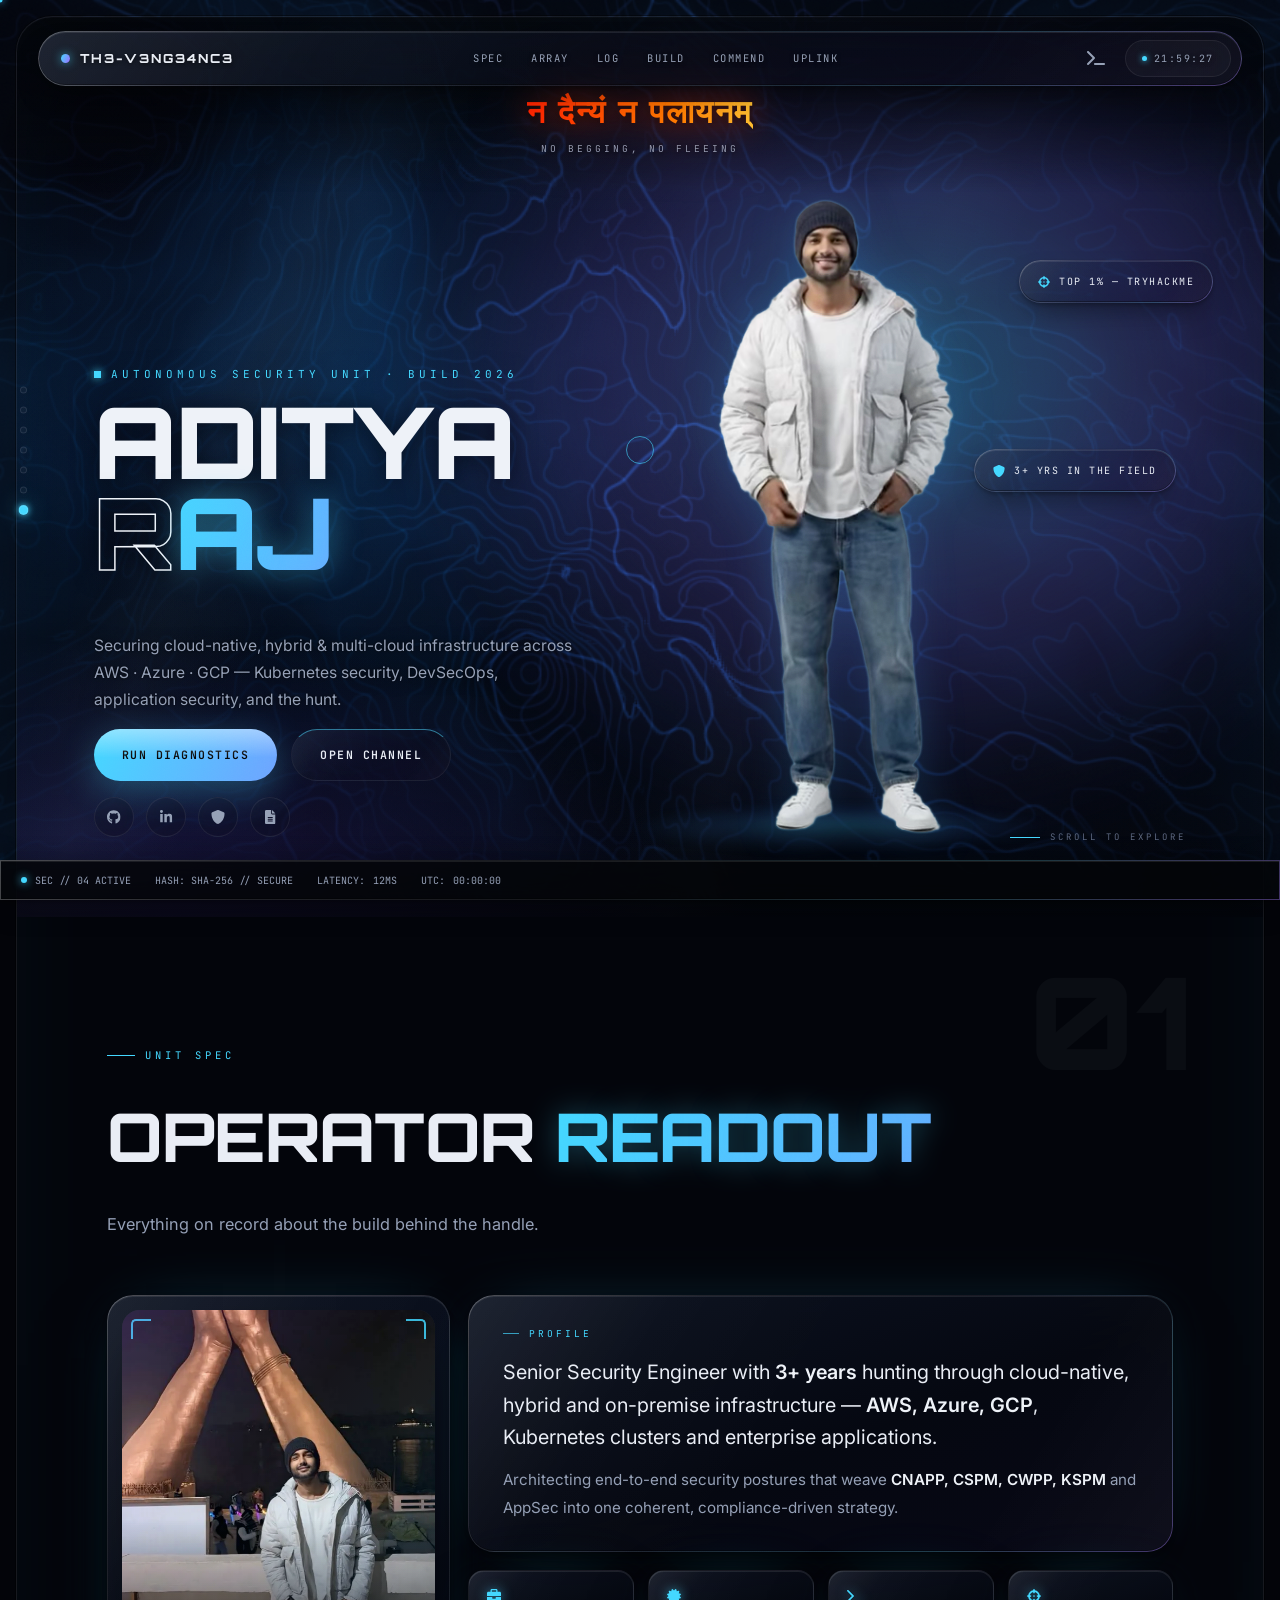
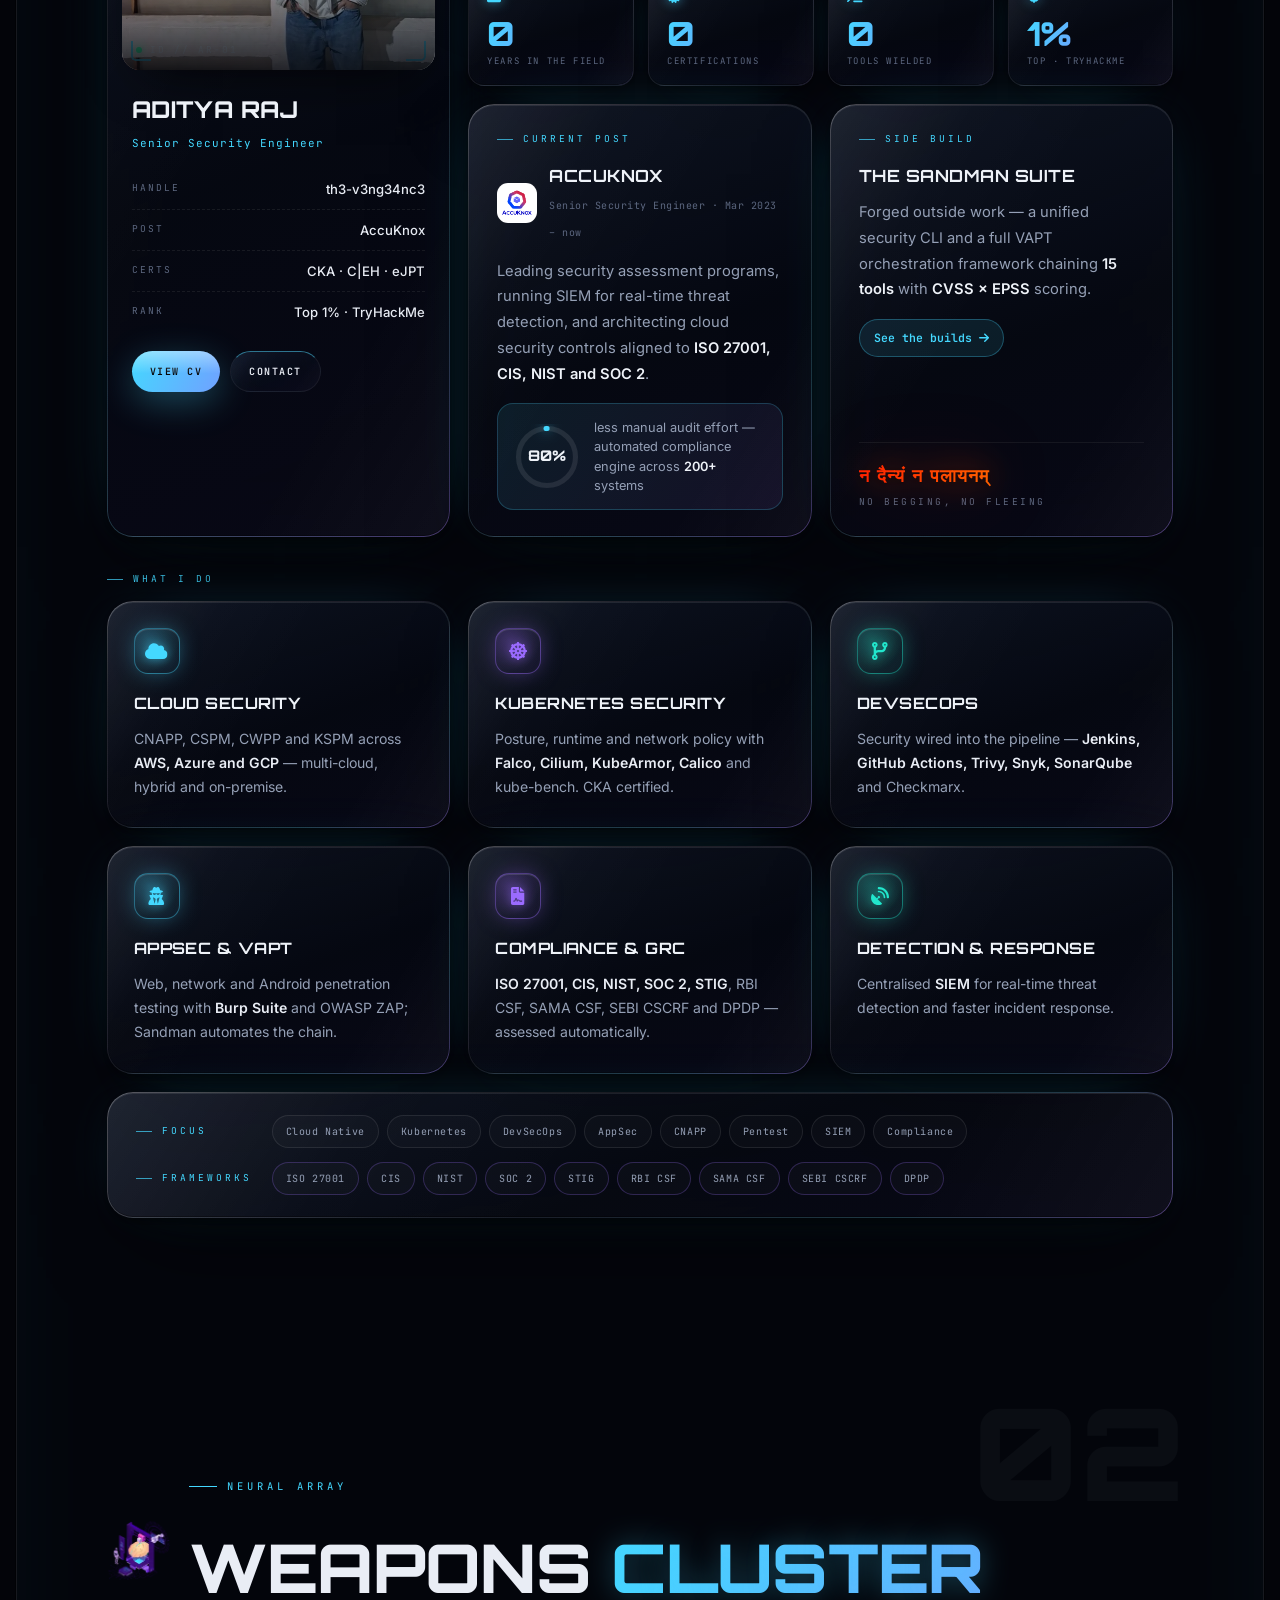
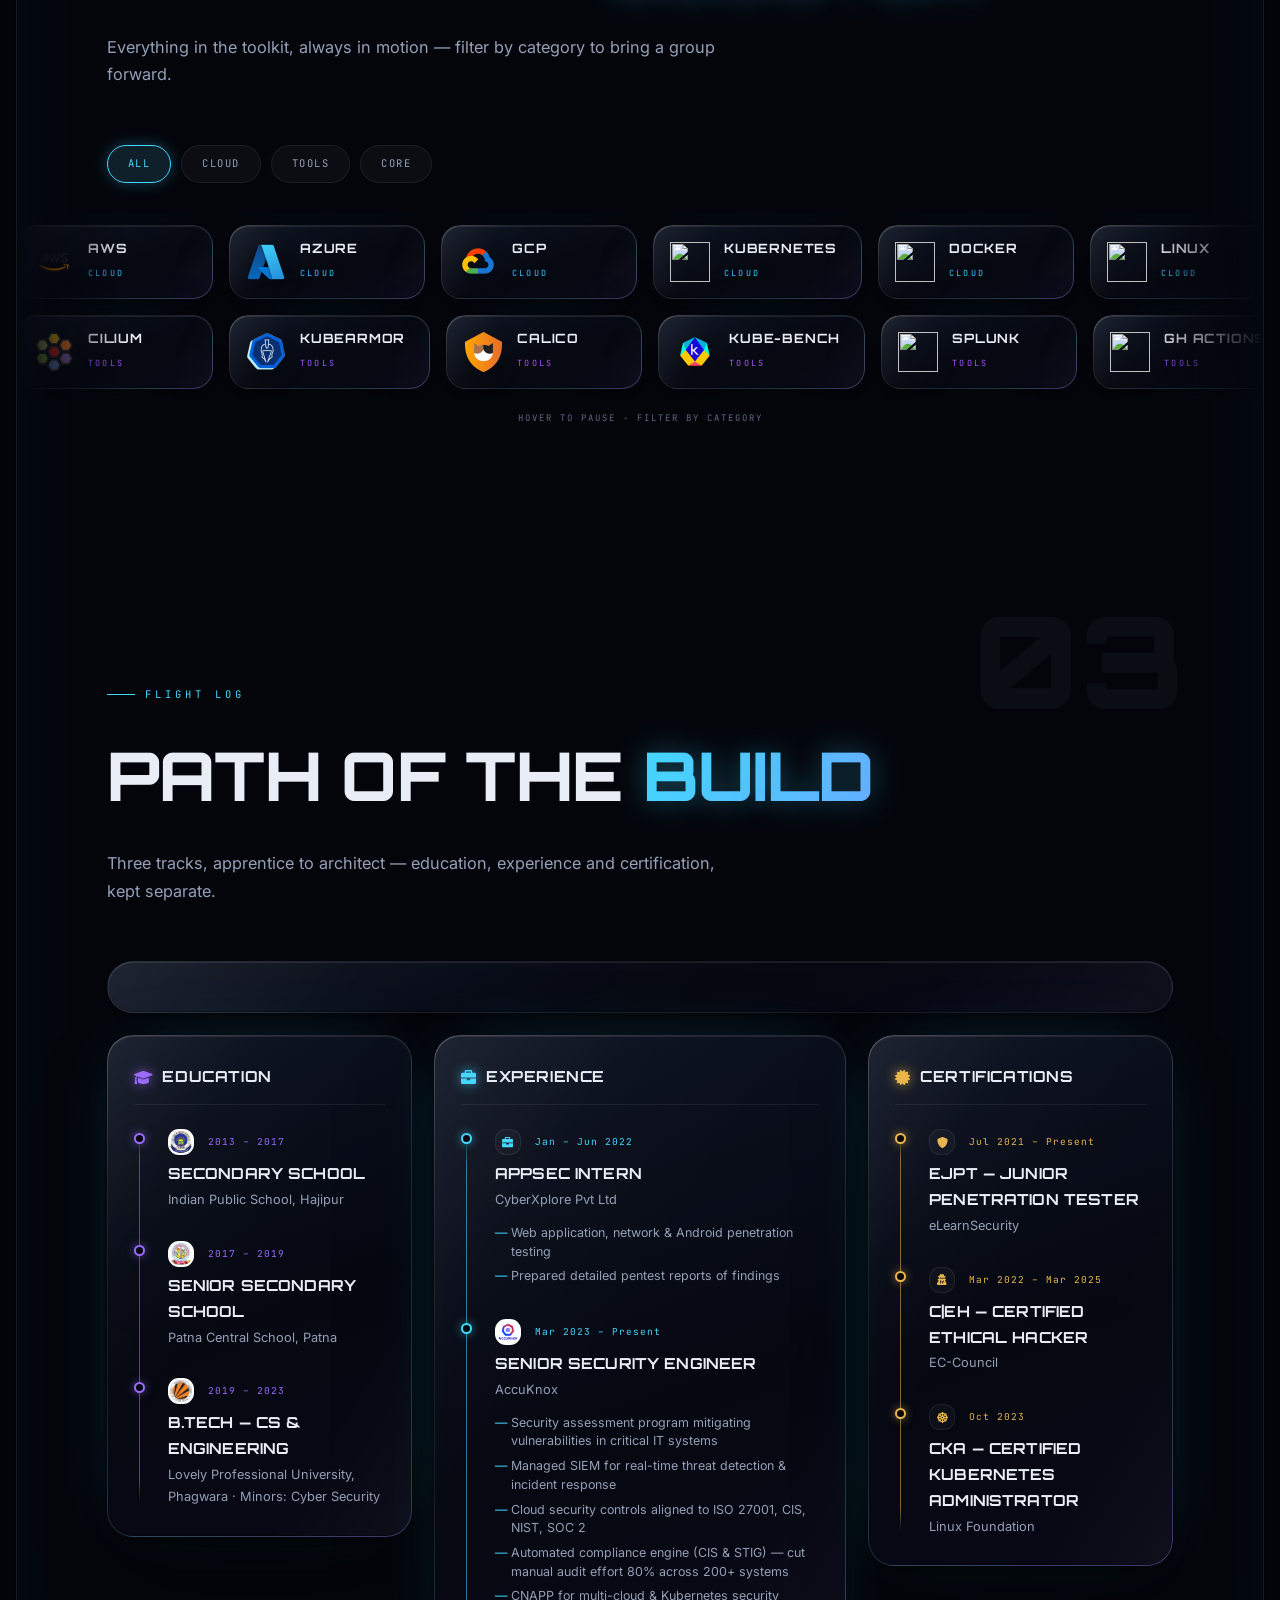
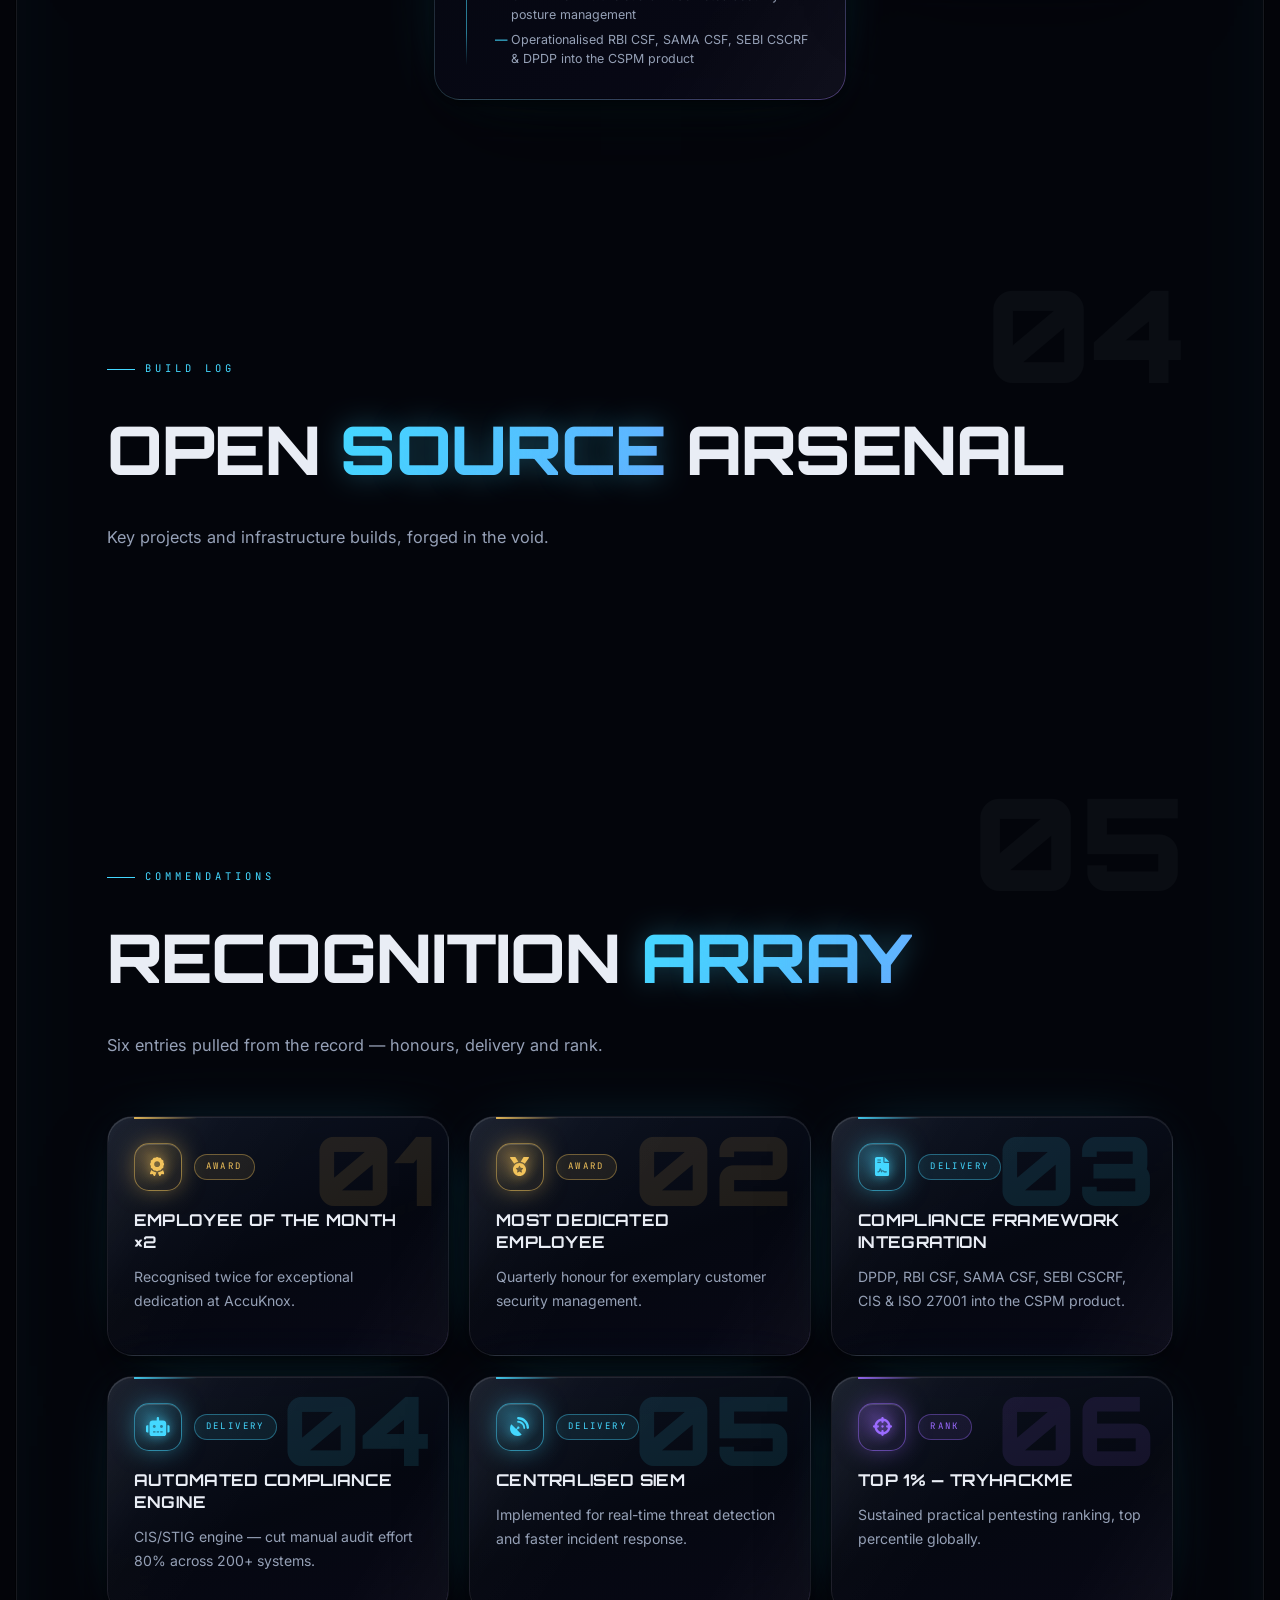
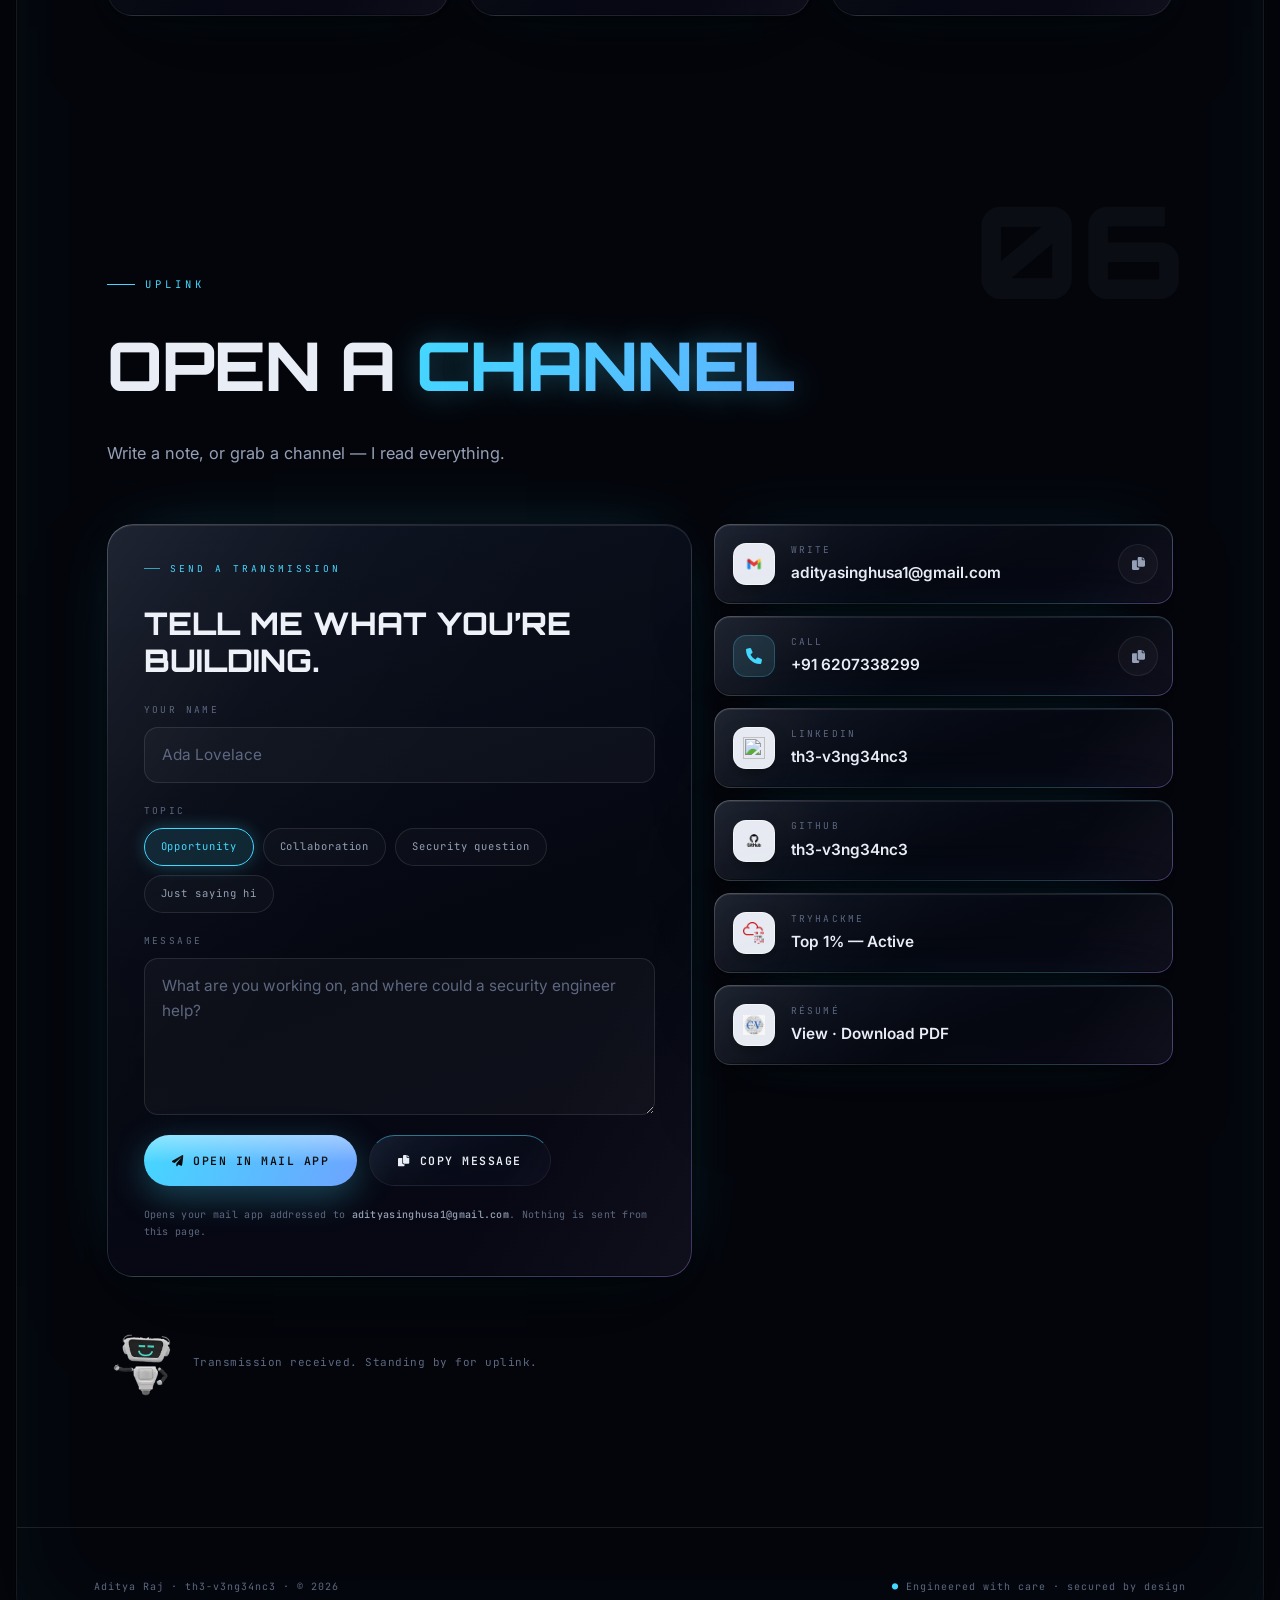
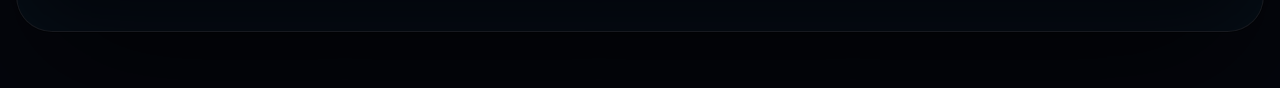
==== commit 5c76b19a: "super UX & Superb redesign" ====
--- a/index.html
+++ b/index.html
@@ -2,9 +2,22 @@
 <html lang="en">
 <head>
 <meta charset="utf-8">
-<title>th3-v3ng34nc3 — Security Build</title>
+<title>Aditya Raj — Senior Security Engineer · Cloud Security &amp; DevSecOps</title>
 <meta name="viewport" content="width=device-width,initial-scale=1.0">
-<meta name="description" content="Aditya Raj – Senior Security Engineer | Cloud Security | DevSecOps">
+<meta name="description" content="Aditya Raj (th3-v3ng34nc3) — Senior Security Engineer at AccuKnox. Cloud-native security across AWS, Azure and GCP, Kubernetes, DevSecOps, application security and compliance.">
+<meta name="theme-color" content="#04060c">
+<meta name="color-scheme" content="dark">
+<meta property="og:type" content="website">
+<meta property="og:title" content="Aditya Raj — Senior Security Engineer">
+<meta property="og:description" content="Cloud-native security, Kubernetes, DevSecOps and the hunt. Open-source builds, certifications and a walk through the record.">
+<meta property="og:image" content="img/og.jpg">
+<meta property="og:image:width" content="1200"><meta property="og:image:height" content="630">
+<meta name="twitter:card" content="summary_large_image">
+<meta name="twitter:title" content="Aditya Raj — Senior Security Engineer">
+<meta name="twitter:description" content="Cloud-native security, Kubernetes, DevSecOps and the hunt.">
+<meta name="twitter:image" content="img/og.jpg">
+<script type="application/ld+json">{"@context":"https://schema.org","@type":"Person","name":"Aditya Raj","alternateName":"th3-v3ng34nc3","jobTitle":"Senior Security Engineer","worksFor":{"@type":"Organization","name":"AccuKnox"},"knowsAbout":["Cloud security","Kubernetes security","DevSecOps","Application security","Penetration testing","Compliance"],"sameAs":["https://github.com/th3-v3ng34nc3","https://www.linkedin.com/in/th3-v3ng34nc3/","https://tryhackme.com/p/th3-v3ng34nc3"]}</script>
+<link rel="icon" href="data:image/svg+xml,%3Csvg xmlns='http://www.w3.org/2000/svg' viewBox='0 0 32 32'%3E%3Ccircle cx='16' cy='16' r='9' fill='%2344d8ff'/%3E%3C/svg%3E">
 
 <!-- Resource hints — open connections to the external origins early so
      the fonts/icons/libraries below don't each pay a fresh DNS+TLS
@@ -13,43 +26,142 @@
 <link rel="preconnect" href="https://fonts.gstatic.com" crossorigin>
 <link rel="preconnect" href="https://cdnjs.cloudflare.com">
 <link rel="preconnect" href="https://cdn.jsdelivr.net">
-<link rel="preload" as="image" href="img/IMG_3728.jpg" fetchpriority="high">
-
-<!-- FontAwesome is only needed for icon glyphs sprinkled through the page
-     — it shouldn't block first paint. Loaded as print-media (non-render-
-     blocking) then swapped to all media once fetched; noscript covers the
-     no-JS case. -->
-<link rel="stylesheet" href="https://cdnjs.cloudflare.com/ajax/libs/font-awesome/6.0.0/css/all.min.css" media="print" onload="this.media='all'">
-<noscript><link rel="stylesheet" href="https://cdnjs.cloudflare.com/ajax/libs/font-awesome/6.0.0/css/all.min.css"></noscript>
+<link rel="preload" as="image" href="img/bots/boot-bot.webp" fetchpriority="high">
+<link rel="preload" as="image" type="image/webp" href="img/walk/first.webp" fetchpriority="high">
 
 <link href="https://fonts.googleapis.com/css2?family=Orbitron:wght@500;700;800;900&family=Inter:wght@300;400;500;600;700&family=JetBrains+Mono:wght@400;500;600&display=swap" rel="stylesheet">
 <link rel="stylesheet" href="style.css">
+<link rel="stylesheet" href="terminal.css">
 </head>
 <body>
+<!-- Icon sprite — Font Awesome Free 6.0.0 glyphs (CC BY 4.0, fontawesome.com),
+     inlined so the page skips the FA stylesheet + ~230KB of icon webfonts. -->
+<svg width="0" height="0" style="position:absolute" aria-hidden="true" focusable="false">
+<symbol id="i-github" viewBox="0 0 496 512"><path d="M165.9 397.4c0 2-2.3 3.6-5.2 3.6-3.3.3-5.6-1.3-5.6-3.6 0-2 2.3-3.6 5.2-3.6 3-.3 5.6 1.3 5.6 3.6zm-31.1-4.5c-.7 2 1.3 4.3 4.3 4.9 2.6 1 5.6 0 6.2-2s-1.3-4.3-4.3-5.2c-2.6-.7-5.5.3-6.2 2.3zm44.2-1.7c-2.9.7-4.9 2.6-4.6 4.9.3 2 2.9 3.3 5.9 2.6 2.9-.7 4.9-2.6 4.6-4.6-.3-1.9-3-3.2-5.9-2.9zM244.8 8C106.1 8 0 113.3 0 252c0 110.9 69.8 205.8 169.5 239.2 12.8 2.3 17.3-5.6 17.3-12.1 0-6.2-.3-40.4-.3-61.4 0 0-70 15-84.7-29.8 0 0-11.4-29.1-27.8-36.6 0 0-22.9-15.7 1.6-15.4 0 0 24.9 2 38.6 25.8 21.9 38.6 58.6 27.5 72.9 20.9 2.3-16 8.8-27.1 16-33.7-55.9-6.2-112.3-14.3-112.3-110.5 0-27.5 7.6-41.3 23.6-58.9-2.6-6.5-11.1-33.3 2.6-67.9 20.9-6.5 69 27 69 27 20-5.6 41.5-8.5 62.8-8.5s42.8 2.9 62.8 8.5c0 0 48.1-33.6 69-27 13.7 34.7 5.2 61.4 2.6 67.9 16 17.7 25.8 31.5 25.8 58.9 0 96.5-58.9 104.2-114.8 110.5 9.2 7.9 17 22.9 17 46.4 0 33.7-.3 75.4-.3 83.6 0 6.5 4.6 14.4 17.3 12.1C428.2 457.8 496 362.9 496 252 496 113.3 383.5 8 244.8 8zM97.2 352.9c-1.3 1-1 3.3.7 5.2 1.6 1.6 3.9 2.3 5.2 1 1.3-1 1-3.3-.7-5.2-1.6-1.6-3.9-2.3-5.2-1zm-10.8-8.1c-.7 1.3.3 2.9 2.3 3.9 1.6 1 3.6.7 4.3-.7.7-1.3-.3-2.9-2.3-3.9-2-.6-3.6-.3-4.3.7zm32.4 35.6c-1.6 1.3-1 4.3 1.3 6.2 2.3 2.3 5.2 2.6 6.5 1 1.3-1.3.7-4.3-1.3-6.2-2.2-2.3-5.2-2.6-6.5-1zm-11.4-14.7c-1.6 1-1.6 3.6 0 5.9 1.6 2.3 4.3 3.3 5.6 2.3 1.6-1.3 1.6-3.9 0-6.2-1.4-2.3-4-3.3-5.6-2z"/></symbol>
+<symbol id="i-linkedin-in" viewBox="0 0 448 512"><path d="M100.28 448H7.4V148.9h92.88zM53.79 108.1C24.09 108.1 0 83.5 0 53.8a53.79 53.79 0 0 1 107.58 0c0 29.7-24.1 54.3-53.79 54.3zM447.9 448h-92.68V302.4c0-34.7-.7-79.2-48.29-79.2-48.29 0-55.69 37.7-55.69 76.7V448h-92.78V148.9h89.08v40.8h1.3c12.4-23.5 42.69-48.3 87.88-48.3 94 0 111.28 61.9 111.28 142.3V448z"/></symbol>
+<symbol id="i-arrow-right" viewBox="0 0 448 512"><path d="M438.6 278.6l-160 160C272.4 444.9 264.2 448 256 448s-16.38-3.125-22.62-9.375c-12.5-12.5-12.5-32.75 0-45.25L338.8 288H32C14.33 288 .0016 273.7 .0016 256S14.33 224 32 224h306.8l-105.4-105.4c-12.5-12.5-12.5-32.75 0-45.25s32.75-12.5 45.25 0l160 160C451.1 245.9 451.1 266.1 438.6 278.6z"/></symbol>
+<symbol id="i-arrow-up" viewBox="0 0 384 512"><path d="M374.6 246.6C368.4 252.9 360.2 256 352 256s-16.38-3.125-22.62-9.375L224 141.3V448c0 17.69-14.33 31.1-31.1 31.1S160 465.7 160 448V141.3L54.63 246.6c-12.5 12.5-32.75 12.5-45.25 0s-12.5-32.75 0-45.25l160-160c12.5-12.5 32.75-12.5 45.25 0l160 160C387.1 213.9 387.1 234.1 374.6 246.6z"/></symbol>
+<symbol id="i-book-skull" viewBox="0 0 448 512"><path d="M272 144C280.8 144 288 136.8 288 128s-7.25-16-16-16S256 119.3 256 128S263.3 144 272 144zM448 336v-288C448 21.49 426.5 0 400 0H96C42.98 0 0 42.98 0 96v320c0 53.02 42.98 96 96 96h320c17.67 0 32-14.33 32-31.1c0-11.72-6.607-21.52-16-27.1v-81.36C441.8 362.8 448 350.2 448 336zM240 64C284.3 64 320 92.75 320 128c0 20.88-12.75 39.25-32 50.88V192c0 8.75-7.25 16-16 16h-64C199.3 208 192 200.8 192 192V178.9C172.8 167.3 160 148.9 160 128C160 92.75 195.8 64 240 64zM121.7 238.7c-8.125-3.484-11.91-12.89-8.438-21.02c3.469-8.094 12.94-11.86 21-8.422L240 254.5l105.7-45.21c8.031-3.438 17.53 .3281 21 8.422c3.469 8.125-.3125 17.53-8.438 21.02l-77.58 33.18l77.58 33.18c8.125 3.484 11.91 12.89 8.438 21.02C364.1 332.2 358.2 335.8 352 335.8c-2.094 0-4.25-.4062-6.281-1.281L240 289.3l-105.7 45.21C132.3 335.4 130.1 335.8 128 335.8c-6.219 0-12.12-3.641-14.72-9.703C109.8 317.1 113.6 308.6 121.7 305.1l77.58-33.18L121.7 238.7zM384 448H96c-17.67 0-32-14.33-32-32c0-17.67 14.33-32 32-32h288V448zM208 144C216.8 144 224 136.8 224 128S216.8 112 208 112S192 119.3 192 128S199.3 144 208 144z"/></symbol>
+<symbol id="i-briefcase" viewBox="0 0 512 512"><path d="M320 336c0 8.844-7.156 16-16 16h-96C199.2 352 192 344.8 192 336V288H0v144C0 457.6 22.41 480 48 480h416c25.59 0 48-22.41 48-48V288h-192V336zM464 96H384V48C384 22.41 361.6 0 336 0h-160C150.4 0 128 22.41 128 48V96H48C22.41 96 0 118.4 0 144V256h512V144C512 118.4 489.6 96 464 96zM336 96h-160V48h160V96z"/></symbol>
+<symbol id="i-certificate" viewBox="0 0 512 512"><path d="M256 53.46L300.1 7.261C307 1.034 315.1-1.431 324.4 .8185C332.8 3.068 339.3 9.679 341.4 18.1L357.3 80.6L419.3 63.07C427.7 60.71 436.7 63.05 442.8 69.19C448.1 75.34 451.3 84.33 448.9 92.69L431.4 154.7L493.9 170.6C502.3 172.7 508.9 179.2 511.2 187.6C513.4 196 510.1 204.1 504.7 211L458.5 256L504.7 300.1C510.1 307 513.4 315.1 511.2 324.4C508.9 332.8 502.3 339.3 493.9 341.4L431.4 357.3L448.9 419.3C451.3 427.7 448.1 436.7 442.8 442.8C436.7 448.1 427.7 451.3 419.3 448.9L357.3 431.4L341.4 493.9C339.3 502.3 332.8 508.9 324.4 511.2C315.1 513.4 307 510.1 300.1 504.7L256 458.5L211 504.7C204.1 510.1 196 513.4 187.6 511.2C179.2 508.9 172.7 502.3 170.6 493.9L154.7 431.4L92.69 448.9C84.33 451.3 75.34 448.1 69.19 442.8C63.05 436.7 60.71 427.7 63.07 419.3L80.6 357.3L18.1 341.4C9.679 339.3 3.068 332.8 .8186 324.4C-1.431 315.1 1.034 307 7.261 300.1L53.46 256L7.261 211C1.034 204.1-1.431 196 .8186 187.6C3.068 179.2 9.679 172.7 18.1 170.6L80.6 154.7L63.07 92.69C60.71 84.33 63.05 75.34 69.19 69.19C75.34 63.05 84.33 60.71 92.69 63.07L154.7 80.6L170.6 18.1C172.7 9.679 179.2 3.068 187.6 .8185C196-1.431 204.1 1.034 211 7.261L256 53.46z"/></symbol>
+<symbol id="i-chevron-left" viewBox="0 0 320 512"><path d="M224 480c-8.188 0-16.38-3.125-22.62-9.375l-192-192c-12.5-12.5-12.5-32.75 0-45.25l192-192c12.5-12.5 32.75-12.5 45.25 0s12.5 32.75 0 45.25L77.25 256l169.4 169.4c12.5 12.5 12.5 32.75 0 45.25C240.4 476.9 232.2 480 224 480z"/></symbol>
+<symbol id="i-chevron-right" viewBox="0 0 320 512"><path d="M96 480c-8.188 0-16.38-3.125-22.62-9.375c-12.5-12.5-12.5-32.75 0-45.25L242.8 256L73.38 86.63c-12.5-12.5-12.5-32.75 0-45.25s32.75-12.5 45.25 0l192 192c12.5 12.5 12.5 32.75 0 45.25l-192 192C112.4 476.9 104.2 480 96 480z"/></symbol>
+<symbol id="i-crosshairs" viewBox="0 0 512 512"><path d="M224 256C224 238.3 238.3 224 256 224C273.7 224 288 238.3 288 256C288 273.7 273.7 288 256 288C238.3 288 224 273.7 224 256zM256 0C273.7 0 288 14.33 288 32V42.35C381.7 56.27 455.7 130.3 469.6 224H480C497.7 224 512 238.3 512 256C512 273.7 497.7 288 480 288H469.6C455.7 381.7 381.7 455.7 288 469.6V480C288 497.7 273.7 512 256 512C238.3 512 224 497.7 224 480V469.6C130.3 455.7 56.27 381.7 42.35 288H32C14.33 288 0 273.7 0 256C0 238.3 14.33 224 32 224H42.35C56.27 130.3 130.3 56.27 224 42.35V32C224 14.33 238.3 0 256 0V0zM224 404.6V384C224 366.3 238.3 352 256 352C273.7 352 288 366.3 288 384V404.6C346.3 392.1 392.1 346.3 404.6 288H384C366.3 288 352 273.7 352 256C352 238.3 366.3 224 384 224H404.6C392.1 165.7 346.3 119.9 288 107.4V128C288 145.7 273.7 160 256 160C238.3 160 224 145.7 224 128V107.4C165.7 119.9 119.9 165.7 107.4 224H128C145.7 224 160 238.3 160 256C160 273.7 145.7 288 128 288H107.4C119.9 346.3 165.7 392.1 224 404.6z"/></symbol>
+<symbol id="i-dharmachakra" viewBox="0 0 512 512"><path d="M495 225l-17.24 1.124c-5.25-39.5-20.76-75.63-43.89-105.9l12.1-11.37c6.875-6.125 7.25-16.75 .75-23.38L426.5 64.38c-6.625-6.5-17.25-6.125-23.38 .75l-11.37 12.1c-30.25-23.12-66.38-38.64-105.9-43.89L287 17C287.5 7.75 280.2 0 271 0h-30c-9.25 0-16.5 7.75-16 17l1.124 17.24c-39.5 5.25-75.63 20.76-105.9 43.89L108.9 65.13C102.8 58.25 92.13 57.88 85.63 64.38L64.38 85.5C57.88 92.12 58.25 102.8 65.13 108.9l12.1 11.37C54.1 150.5 39.49 186.6 34.24 226.1L17 225C7.75 224.5 0 231.8 0 241v30c0 9.25 7.75 16.5 17 16l17.24-1.124c5.25 39.5 20.76 75.63 43.89 105.9l-12.1 11.37c-6.875 6.125-7.25 16.75-.75 23.25l21.25 21.25c6.5 6.5 17.13 6.125 23.25-.75l11.37-12.1c30.25 23.12 66.38 38.64 105.9 43.89L225 495C224.5 504.2 231.8 512 241 512h30c9.25 0 16.5-7.75 16-17l-1.124-17.24c39.5-5.25 75.63-20.76 105.9-43.89l11.37 12.1c6.125 6.875 16.75 7.25 23.38 .75l21.12-21.25c6.5-6.5 6.125-17.13-.75-23.25l-12.1-11.37c23.12-30.25 38.64-66.38 43.89-105.9L495 287C504.3 287.5 512 280.2 512 271v-30C512 231.8 504.3 224.5 495 225zM281.9 98.68c24.75 4 47.61 13.59 67.24 27.71L306.5 174.6c-8.75-5.375-18.38-9.507-28.62-11.88L281.9 98.68zM230.1 98.68l3.996 64.06C223.9 165.1 214.3 169.2 205.5 174.6L162.9 126.4C182.5 112.3 205.4 102.7 230.1 98.68zM126.4 163l48.35 42.48c-5.5 8.75-9.606 18.4-11.98 28.65L98.68 230.1C102.7 205.4 112.2 182.5 126.4 163zM98.68 281.9l64.06-3.996C165.1 288.1 169.3 297.8 174.6 306.5l-48.23 42.61C112.3 329.5 102.7 306.6 98.68 281.9zM230.1 413.3c-24.75-4-47.61-13.59-67.24-27.71l42.58-48.33c8.75 5.5 18.4 9.606 28.65 11.98L230.1 413.3zM256 288C238.4 288 224 273.6 224 256s14.38-32 32-32s32 14.38 32 32S273.6 288 256 288zM281.9 413.3l-3.996-64.06c10.25-2.375 19.9-6.48 28.65-11.98l42.48 48.35C329.5 399.8 306.6 409.3 281.9 413.3zM385.6 349l-48.25-42.5c5.375-8.75 9.507-18.38 11.88-28.62l64.06 3.996C409.3 306.6 399.8 329.5 385.6 349zM349.3 234.1c-2.375-10.25-6.48-19.9-11.98-28.65L385.6 163c14.13 19.5 23.69 42.38 27.69 67.13L349.3 234.1z"/></symbol>
+<symbol id="i-external-link-alt" viewBox="0 0 512 512"><path d="M384 320c-17.67 0-32 14.33-32 32v96H64V160h96c17.67 0 32-14.32 32-32s-14.33-32-32-32L64 96c-35.35 0-64 28.65-64 64V448c0 35.34 28.65 64 64 64h288c35.35 0 64-28.66 64-64v-96C416 334.3 401.7 320 384 320zM488 0H352c-12.94 0-24.62 7.797-29.56 19.75c-4.969 11.97-2.219 25.72 6.938 34.88L370.8 96L169.4 297.4c-12.5 12.5-12.5 32.75 0 45.25C175.6 348.9 183.8 352 192 352s16.38-3.125 22.62-9.375L416 141.3l41.38 41.38c9.156 9.141 22.88 11.84 34.88 6.938C504.2 184.6 512 172.9 512 160V24C512 10.74 501.3 0 488 0z"/></symbol>
+<symbol id="i-file-alt" viewBox="0 0 384 512"><path d="M256 0v128h128L256 0zM224 128L224 0H48C21.49 0 0 21.49 0 48v416C0 490.5 21.49 512 48 512h288c26.51 0 48-21.49 48-48V160h-127.1C238.3 160 224 145.7 224 128zM272 416h-160C103.2 416 96 408.8 96 400C96 391.2 103.2 384 112 384h160c8.836 0 16 7.162 16 16C288 408.8 280.8 416 272 416zM272 352h-160C103.2 352 96 344.8 96 336C96 327.2 103.2 320 112 320h160c8.836 0 16 7.162 16 16C288 344.8 280.8 352 272 352zM288 272C288 280.8 280.8 288 272 288h-160C103.2 288 96 280.8 96 272C96 263.2 103.2 256 112 256h160C280.8 256 288 263.2 288 272z"/></symbol>
+<symbol id="i-file-contract" viewBox="0 0 384 512"><path d="M256 0v128h128L256 0zM224 128L224 0H48C21.49 0 0 21.49 0 48v416C0 490.5 21.49 512 48 512h288c26.51 0 48-21.49 48-48V160h-127.1C238.3 160 224 145.7 224 128zM64 72C64 67.63 67.63 64 72 64h80C156.4 64 160 67.63 160 72v16C160 92.38 156.4 96 152 96h-80C67.63 96 64 92.38 64 88V72zM64 136C64 131.6 67.63 128 72 128h80C156.4 128 160 131.6 160 136v16C160 156.4 156.4 160 152 160h-80C67.63 160 64 156.4 64 152V136zM304 384c8.875 0 16 7.125 16 16S312.9 416 304 416h-47.25c-16.38 0-31.25-9.125-38.63-23.88c-2.875-5.875-8-6.5-10.12-6.5s-7.25 .625-10 6.125l-7.75 15.38C187.6 412.6 181.1 416 176 416H174.9c-6.5-.5-12-4.75-14-11L144 354.6L133.4 386.5C127.5 404.1 111 416 92.38 416H80C71.13 416 64 408.9 64 400S71.13 384 80 384h12.38c4.875 0 9.125-3.125 10.62-7.625l18.25-54.63C124.5 311.9 133.6 305.3 144 305.3s19.5 6.625 22.75 16.5l13.88 41.63c19.75-16.25 54.13-9.75 66 14.12c2 4 6 6.5 10.12 6.5H304z"/></symbol>
+<symbol id="i-graduation-cap" viewBox="0 0 640 512"><path d="M623.1 136.9l-282.7-101.2c-13.73-4.91-28.7-4.91-42.43 0L16.05 136.9C6.438 140.4 0 149.6 0 160s6.438 19.65 16.05 23.09L76.07 204.6c-11.89 15.8-20.26 34.16-24.55 53.95C40.05 263.4 32 274.8 32 288c0 9.953 4.814 18.49 11.94 24.36l-24.83 149C17.48 471.1 25 480 34.89 480H93.11c9.887 0 17.41-8.879 15.78-18.63l-24.83-149C91.19 306.5 96 297.1 96 288c0-10.29-5.174-19.03-12.72-24.89c4.252-17.76 12.88-33.82 24.94-47.03l190.6 68.23c13.73 4.91 28.7 4.91 42.43 0l282.7-101.2C633.6 179.6 640 170.4 640 160S633.6 140.4 623.1 136.9zM351.1 314.4C341.7 318.1 330.9 320 320 320c-10.92 0-21.69-1.867-32-5.555L142.8 262.5L128 405.3C128 446.6 213.1 480 320 480c105.1 0 192-33.4 192-74.67l-14.78-142.9L351.1 314.4z"/></symbol>
+<symbol id="i-medal" viewBox="0 0 512 512"><path d="M223.7 130.8L149.1 7.77C147.1 2.949 141.9 0 136.3 0H16.03c-12.95 0-20.53 14.58-13.1 25.18l111.3 158.9C143.9 156.4 181.7 137.3 223.7 130.8zM256 160c-97.25 0-176 78.75-176 176S158.8 512 256 512s176-78.75 176-176S353.3 160 256 160zM348.5 317.3l-37.88 37l8.875 52.25c1.625 9.25-8.25 16.5-16.63 12l-46.88-24.62L209.1 418.5c-8.375 4.5-18.25-2.75-16.63-12l8.875-52.25l-37.88-37C156.6 310.6 160.5 299 169.9 297.6l52.38-7.625L245.7 242.5c2-4.25 6.125-6.375 10.25-6.375S264.2 238.3 266.2 242.5l23.5 47.5l52.38 7.625C351.6 299 355.4 310.6 348.5 317.3zM495.1 0H375.7c-5.621 0-10.83 2.949-13.72 7.77l-73.76 122.1c42 6.5 79.88 25.62 109.5 53.38l111.3-158.9C516.5 14.58 508.9 0 495.1 0z"/></symbol>
+<symbol id="i-phone" viewBox="0 0 512 512"><path d="M511.2 387l-23.25 100.8c-3.266 14.25-15.79 24.22-30.46 24.22C205.2 512 0 306.8 0 54.5c0-14.66 9.969-27.2 24.22-30.45l100.8-23.25C139.7-2.602 154.7 5.018 160.8 18.92l46.52 108.5c5.438 12.78 1.77 27.67-8.98 36.45L144.5 207.1c33.98 69.22 90.26 125.5 159.5 159.5l44.08-53.8c8.688-10.78 23.69-14.51 36.47-8.975l108.5 46.51C506.1 357.2 514.6 372.4 511.2 387z"/></symbol>
+<symbol id="i-robot" viewBox="0 0 640 512"><path d="M9.375 233.4C3.375 239.4 0 247.5 0 256v128c0 8.5 3.375 16.62 9.375 22.62S23.5 416 32 416h32V224H32C23.5 224 15.38 227.4 9.375 233.4zM464 96H352V32c0-17.62-14.38-32-32-32S288 14.38 288 32v64H176C131.8 96 96 131.8 96 176V448c0 35.38 28.62 64 64 64h320c35.38 0 64-28.62 64-64V176C544 131.8 508.3 96 464 96zM256 416H192v-32h64V416zM224 296C201.9 296 184 278.1 184 256S201.9 216 224 216S264 233.9 264 256S246.1 296 224 296zM352 416H288v-32h64V416zM448 416h-64v-32h64V416zM416 296c-22.12 0-40-17.88-40-40S393.9 216 416 216S456 233.9 456 256S438.1 296 416 296zM630.6 233.4C624.6 227.4 616.5 224 608 224h-32v192h32c8.5 0 16.62-3.375 22.62-9.375S640 392.5 640 384V256C640 247.5 636.6 239.4 630.6 233.4z"/></symbol>
+<symbol id="i-satellite-dish" viewBox="0 0 512 512"><path d="M216 104C202.8 104 192 114.8 192 128s10.75 24 24 24c79.41 0 144 64.59 144 144C360 309.3 370.8 320 384 320s24-10.75 24-24C408 190.1 321.9 104 216 104zM224 0C206.3 0 192 14.31 192 32s14.33 32 32 32c123.5 0 224 100.5 224 224c0 17.69 14.33 32 32 32s32-14.31 32-32C512 129.2 382.8 0 224 0zM188.9 346l27.37-27.37c2.625 .625 5.059 1.506 7.809 1.506c17.75 0 31.99-14.26 31.99-32c0-17.62-14.24-32.01-31.99-32.01c-17.62 0-31.99 14.38-31.99 32.01c0 2.875 .8099 5.25 1.56 7.875L166.2 323.4L49.37 206.5c-7.25-7.25-20.12-6-24.1 3c-41.75 77.88-29.88 176.7 35.75 242.4c65.62 65.62 164.6 77.5 242.4 35.75c9.125-5 10.38-17.75 3-25L188.9 346z"/></symbol>
+<symbol id="i-shield-alt" viewBox="0 0 512 512"><path d="M496 127.1C496 381.3 309.1 512 255.1 512C204.9 512 16 385.3 16 127.1c0-19.41 11.7-36.89 29.61-44.28l191.1-80.01c4.906-2.031 13.13-3.701 18.44-3.701c5.281 0 13.58 1.67 18.46 3.701l192 80.01C484.3 91.1 496 108.6 496 127.1z"/></symbol>
+<symbol id="i-terminal" viewBox="0 0 576 512"><path d="M9.372 86.63C-3.124 74.13-3.124 53.87 9.372 41.37C21.87 28.88 42.13 28.88 54.63 41.37L246.6 233.4C259.1 245.9 259.1 266.1 246.6 278.6L54.63 470.6C42.13 483.1 21.87 483.1 9.372 470.6C-3.124 458.1-3.124 437.9 9.372 425.4L178.7 256L9.372 86.63zM544 416C561.7 416 576 430.3 576 448C576 465.7 561.7 480 544 480H256C238.3 480 224 465.7 224 448C224 430.3 238.3 416 256 416H544z"/></symbol>
+<symbol id="i-times" viewBox="0 0 320 512"><path d="M310.6 361.4c12.5 12.5 12.5 32.75 0 45.25C304.4 412.9 296.2 416 288 416s-16.38-3.125-22.62-9.375L160 301.3L54.63 406.6C48.38 412.9 40.19 416 32 416S15.63 412.9 9.375 406.6c-12.5-12.5-12.5-32.75 0-45.25l105.4-105.4L9.375 150.6c-12.5-12.5-12.5-32.75 0-45.25s32.75-12.5 45.25 0L160 210.8l105.4-105.4c12.5-12.5 32.75-12.5 45.25 0s12.5 32.75 0 45.25l-105.4 105.4L310.6 361.4z"/></symbol>
+<symbol id="i-trophy" viewBox="0 0 576 512"><path d="M572.1 82.38C569.5 71.59 559.8 64 548.7 64h-100.8c.2422-12.45 .1078-23.7-.1559-33.02C447.3 13.63 433.2 0 415.8 0H160.2C142.8 0 128.7 13.63 128.2 30.98C127.1 40.3 127.8 51.55 128.1 64H27.26C16.16 64 6.537 71.59 3.912 82.38C3.1 85.78-15.71 167.2 37.07 245.9c37.44 55.82 100.6 95.03 187.5 117.4c18.7 4.805 31.41 22.06 31.41 41.37C256 428.5 236.5 448 212.6 448H208c-26.51 0-47.99 21.49-47.99 48c0 8.836 7.163 16 15.1 16h223.1c8.836 0 15.1-7.164 15.1-16c0-26.51-21.48-48-47.99-48h-4.644c-23.86 0-43.36-19.5-43.36-43.35c0-19.31 12.71-36.57 31.41-41.37c86.96-22.34 150.1-61.55 187.5-117.4C591.7 167.2 572.9 85.78 572.1 82.38zM77.41 219.8C49.47 178.6 47.01 135.7 48.38 112h80.39c5.359 59.62 20.35 131.1 57.67 189.1C137.4 281.6 100.9 254.4 77.41 219.8zM498.6 219.8c-23.44 34.6-59.94 61.75-109 81.22C426.9 243.1 441.9 171.6 447.2 112h80.39C528.1 135.7 526.5 178.7 498.6 219.8z"/></symbol>
+<symbol id="i-user-secret" viewBox="0 0 448 512"><path d="M377.7 338.8l37.15-92.87C419 235.4 411.3 224 399.1 224h-57.48C348.5 209.2 352 193 352 176c0-4.117-.8359-8.057-1.217-12.08C390.7 155.1 416 142.3 416 128c0-16.08-31.75-30.28-80.31-38.99C323.8 45.15 304.9 0 277.4 0c-10.38 0-19.62 4.5-27.38 10.5c-15.25 11.88-36.75 11.88-52 0C190.3 4.5 181.1 0 170.7 0C143.2 0 124.4 45.16 112.5 88.98C63.83 97.68 32 111.9 32 128c0 14.34 25.31 27.13 65.22 35.92C96.84 167.9 96 171.9 96 176C96 193 99.47 209.2 105.5 224H48.02C36.7 224 28.96 235.4 33.16 245.9l37.15 92.87C27.87 370.4 0 420.4 0 477.3C0 496.5 15.52 512 34.66 512H413.3C432.5 512 448 496.5 448 477.3C448 420.4 420.1 370.4 377.7 338.8zM176 479.1L128 288l64 32l16 32L176 479.1zM271.1 479.1L240 352l16-32l64-32L271.1 479.1zM320 186C320 207 302.8 224 281.6 224h-12.33c-16.46 0-30.29-10.39-35.63-24.99C232.1 194.9 228.4 192 224 192S215.9 194.9 214.4 199C209 213.6 195.2 224 178.8 224h-12.33C145.2 224 128 207 128 186V169.5C156.3 173.6 188.1 176 224 176s67.74-2.383 96-6.473V186z"/></symbol>
+<symbol id="i-cloud" viewBox="0 0 640 512"><path d="M96.2 200.1C96.07 197.4 96 194.7 96 192C96 103.6 167.6 32 256 32C315.3 32 367 64.25 394.7 112.2C409.9 101.1 428.3 96 448 96C501 96 544 138.1 544 192C544 204.2 541.7 215.8 537.6 226.6C596 238.4 640 290.1 640 352C640 422.7 582.7 480 512 480H144C64.47 480 0 415.5 0 336C0 273.2 40.17 219.8 96.2 200.1z"/></symbol>
+<symbol id="i-code-branch" viewBox="0 0 448 512"><path d="M160 80C160 112.8 140.3 140.1 112 153.3V241.1C130.8 230.2 152.7 224 176 224H272C307.3 224 336 195.3 336 160V153.3C307.7 140.1 288 112.8 288 80C288 35.82 323.8 0 368 0C412.2 0 448 35.82 448 80C448 112.8 428.3 140.1 400 153.3V160C400 230.7 342.7 288 272 288H176C140.7 288 112 316.7 112 352V358.7C140.3 371 160 399.2 160 432C160 476.2 124.2 512 80 512C35.82 512 0 476.2 0 432C0 399.2 19.75 371 48 358.7V153.3C19.75 140.1 0 112.8 0 80C0 35.82 35.82 0 80 0C124.2 0 160 35.82 160 80V80zM80 104C93.25 104 104 93.25 104 80C104 66.75 93.25 56 80 56C66.75 56 56 66.75 56 80C56 93.25 66.75 104 80 104zM368 56C354.7 56 344 66.75 344 80C344 93.25 354.7 104 368 104C381.3 104 392 93.25 392 80C392 66.75 381.3 56 368 56zM80 456C93.25 456 104 445.3 104 432C104 418.7 93.25 408 80 408C66.75 408 56 418.7 56 432C56 445.3 66.75 456 80 456z"/></symbol>
+<symbol id="i-copy" viewBox="0 0 512 512"><path d="M384 96L384 0h-112c-26.51 0-48 21.49-48 48v288c0 26.51 21.49 48 48 48H464c26.51 0 48-21.49 48-48V128h-95.1C398.4 128 384 113.6 384 96zM416 0v96h96L416 0zM192 352V128h-144c-26.51 0-48 21.49-48 48v288c0 26.51 21.49 48 48 48h192c26.51 0 48-21.49 48-48L288 416h-32C220.7 416 192 387.3 192 352z"/></symbol>
+<symbol id="i-check" viewBox="0 0 448 512"><path d="M438.6 105.4C451.1 117.9 451.1 138.1 438.6 150.6L182.6 406.6C170.1 419.1 149.9 419.1 137.4 406.6L9.372 278.6C-3.124 266.1-3.124 245.9 9.372 233.4C21.87 220.9 42.13 220.9 54.63 233.4L159.1 338.7L393.4 105.4C405.9 92.88 426.1 92.88 438.6 105.4H438.6z"/></symbol>
+<symbol id="i-paper-plane" viewBox="0 0 512 512"><path d="M511.6 36.86l-64 415.1c-1.5 9.734-7.375 18.22-15.97 23.05c-4.844 2.719-10.27 4.097-15.68 4.097c-4.188 0-8.319-.8154-12.29-2.472l-122.6-51.1l-50.86 76.29C226.3 508.5 219.8 512 212.8 512C201.3 512 192 502.7 192 491.2v-96.18c0-7.115 2.372-14.03 6.742-19.64L416 96l-293.7 264.3L19.69 317.5C8.438 312.8 .8125 302.2 .0625 289.1s5.469-23.72 16.06-29.77l448-255.1c10.69-6.109 23.88-5.547 34 1.406S513.5 24.72 511.6 36.86z"/></symbol>
+<symbol id="i-envelope" viewBox="0 0 512 512"><path d="M256 352c-16.53 0-33.06-5.422-47.16-16.41L0 173.2V400C0 426.5 21.49 448 48 448h416c26.51 0 48-21.49 48-48V173.2l-208.8 162.5C289.1 346.6 272.5 352 256 352zM16.29 145.3l212.2 165.1c16.19 12.6 38.87 12.6 55.06 0l212.2-165.1C505.1 137.3 512 125 512 112C512 85.49 490.5 64 464 64h-416C21.49 64 0 85.49 0 112C0 125 6.01 137.3 16.29 145.3z"/></symbol>
+<symbol id="i-award" viewBox="0 0 384 512"><path d="M288 358.3c13.98-8.088 17.53-30.04 28.88-41.39c11.35-11.35 33.3-14.88 41.39-28.87c7.98-13.79 .1658-34.54 4.373-50.29C366.7 222.5 383.1 208.5 383.1 192c0-16.5-17.27-30.52-21.34-45.73c-4.207-15.75 3.612-36.5-4.365-50.29c-8.086-13.98-30.03-17.52-41.38-28.87c-11.35-11.35-14.89-33.3-28.87-41.39c-13.79-7.979-34.54-.1637-50.29-4.375C222.5 17.27 208.5 0 192 0C175.5 0 161.5 17.27 146.3 21.34C130.5 25.54 109.8 17.73 95.98 25.7C82 33.79 78.46 55.74 67.11 67.08C55.77 78.43 33.81 81.97 25.72 95.95C17.74 109.7 25.56 130.5 21.35 146.2C17.27 161.5 .0008 175.5 .0008 192c0 16.5 17.27 30.52 21.34 45.73c4.207 15.75-3.615 36.5 4.361 50.29C33.8 302 55.74 305.5 67.08 316.9c11.35 11.35 14.89 33.3 28.88 41.4c13.79 7.979 34.53 .1582 50.28 4.369C161.5 366.7 175.5 384 192 384c16.5 0 30.52-17.27 45.74-21.34C253.5 358.5 274.2 366.3 288 358.3zM112 192c0-44.27 35.81-80 80-80s80 35.73 80 80c0 44.17-35.81 80-80 80S112 236.2 112 192zM1.719 433.2c-3.25 8.188-1.781 17.48 3.875 24.25c5.656 6.75 14.53 9.898 23.12 8.148l45.19-9.035l21.43 42.27C99.46 507 107.6 512 116.7 512c.3438 0 .6641-.0117 1.008-.0273c9.5-.375 17.65-6.082 21.24-14.88l33.58-82.08c-53.71-4.639-102-28.12-138.2-63.95L1.719 433.2zM349.6 351.1c-36.15 35.83-84.45 59.31-138.2 63.95l33.58 82.08c3.594 8.797 11.74 14.5 21.24 14.88C266.6 511.1 266.1 512 267.3 512c9.094 0 17.23-4.973 21.35-13.14l21.43-42.28l45.19 9.035c8.594 1.75 17.47-1.398 23.12-8.148c5.656-6.766 7.125-16.06 3.875-24.25L349.6 351.1z"/></symbol>
+<symbol id="i-bolt" viewBox="0 0 384 512"><path d="M240.5 224H352C365.3 224 377.3 232.3 381.1 244.7C386.6 257.2 383.1 271.3 373.1 280.1L117.1 504.1C105.8 513.9 89.27 514.7 77.19 505.9C65.1 497.1 60.7 481.1 66.59 467.4L143.5 288H31.1C18.67 288 6.733 279.7 2.044 267.3C-2.645 254.8 .8944 240.7 10.93 231.9L266.9 7.918C278.2-1.92 294.7-2.669 306.8 6.114C318.9 14.9 323.3 30.87 317.4 44.61L240.5 224z"/></symbol>
+<symbol id="i-chart-line" viewBox="0 0 512 512"><path d="M64 400C64 408.8 71.16 416 80 416H480C497.7 416 512 430.3 512 448C512 465.7 497.7 480 480 480H80C35.82 480 0 444.2 0 400V64C0 46.33 14.33 32 32 32C49.67 32 64 46.33 64 64V400zM342.6 278.6C330.1 291.1 309.9 291.1 297.4 278.6L240 221.3L150.6 310.6C138.1 323.1 117.9 323.1 105.4 310.6C92.88 298.1 92.88 277.9 105.4 265.4L217.4 153.4C229.9 140.9 250.1 140.9 262.6 153.4L320 210.7L425.4 105.4C437.9 92.88 458.1 92.88 470.6 105.4C483.1 117.9 483.1 138.1 470.6 150.6L342.6 278.6z"/></symbol>
+</svg>
+
+<a class="skip-link" href="#deck">Skip to content</a>
+<div class="scroll-progress" id="scrollProg" aria-hidden="true"></div>
 
 <!-- Spatial cursor -->
 <div class="cur-dot" id="curDot"></div>
 <div class="cur-ring" id="curRing"></div>
 
-<!-- Boot -->
-<div id="boot">
-  <div class="boot-frame">
-    <div class="boot-pct" id="bootPct">0%</div>
-    <div class="boot-mark">UNIT // AR-01 — CALIBRATING SPATIAL FIELD</div>
+<!-- Boot — the AR-01 robot types an unlock command at a pair of sealed
+     glass blast doors; once the page has loaded, the seam flares and the
+     doors swing open onto the site. Driven by the inline script below so it
+     starts during parse, before the deferred libraries arrive. -->
+<div id="boot" aria-hidden="true">
+  <div class="boot-door boot-door-l"><span class="boot-lock"></span></div>
+  <div class="boot-door boot-door-r"><span class="boot-lock"></span></div>
+  <div class="boot-seam"></div>
+  <div class="boot-stage">
+    <div class="boot-bot"><img src="img/bots/boot-bot.webp" alt="" width="190" height="220" fetchpriority="high" decoding="async"></div>
+    <div class="boot-term">
+      <div class="boot-term-h"><i></i><i></i><i></i><span>ar-01 · gate control</span></div>
+      <div class="boot-cmd"><b>ar-01@gate:~$</b> <span id="bootCmd"></span><i class="boot-caret"></i></div>
+      <ul class="boot-out" id="bootOut"></ul>
+      <div class="boot-bar"><span id="bootBar"></span></div>
+    </div>
   </div>
+  <button class="boot-skip" id="bootSkip" type="button" tabindex="-1">skip intro ›</button>
 </div>
+<noscript><style>#boot{ display:none; }</style></noscript>
+<script>
+(function(){
+  var boot=document.getElementById('boot'); if(!boot) return;
+  var root=document.documentElement; root.classList.add('booting');
+  var reduce=matchMedia('(prefers-reduced-motion: reduce)').matches;
+  // full-speed sequence once per tab session; reloads replay it faster
+  var seen=false; try{ seen=sessionStorage.getItem('ar01-boot')==='1'; sessionStorage.setItem('ar01-boot','1'); }catch(e){}
+  var cmd=document.getElementById('bootCmd'), out=document.getElementById('bootOut'), bar=document.getElementById('bootBar');
+  var CMD='sudo ./unlock --gate portfolio --operator th3-v3ng34nc3';
+  var LINES=['operator signature verified','glass shell mounted','neural array armed','access granted — opening gate'];
+  var loaded=false, scripted=false, done=false;
+  function setBar(p){ bar.style.transform='scaleX('+p+')'; }
+  function open(){
+    if(done) return; done=true;
+    setBar(1); boot.classList.add('unlock');
+    setTimeout(function(){
+      boot.classList.add('open'); root.classList.remove('booting');
+      window.__bootDone=true; document.dispatchEvent(new Event('boot:done'));
+    }, reduce ? 0 : 420);
+    setTimeout(function(){ boot.parentNode && boot.parentNode.removeChild(boot); }, 1900);
+  }
+  function maybeOpen(){ if(scripted && loaded) setTimeout(open, 200); }
+  // ready = DOM parsed + deferred scripts run + hero photo decoded. Not the
+  // window load event: that also waits on fonts/CDN stragglers nobody sees.
+  function ready(){ if(loaded) return; loaded=true; if(scripted) setBar(1); maybeOpen(); }
+  document.addEventListener('DOMContentLoaded',function(){
+    // hold the doors until the walk-in's first frame is decoded (8s cap below)
+    var v=document.getElementById('heroWalk');
+    if(!v || v.readyState>=2) ready();
+    else { v.addEventListener('loadeddata',ready); v.addEventListener('error',ready); }
+  });
+  setTimeout(function(){ loaded=scripted=true; maybeOpen(); }, 8000);   // never hold a visitor hostage
+  document.getElementById('bootSkip').addEventListener('click',open);
+  boot.addEventListener('click',open);
+  addEventListener('keydown',function k(){ open(); removeEventListener('keydown',k); });
+
+  // reduced motion: show the robot + finished terminal briefly, then fade
+  if(reduce){
+    boot.classList.add('reduce'); cmd.textContent=CMD;
+    LINES.forEach(function(t){ var li=document.createElement('li'); li.innerHTML='<b>✓</b> '+t; out.appendChild(li); });
+    setBar(1); setTimeout(function(){ scripted=true; maybeOpen(); }, 900); return;
+  }
+  var fast=seen;
+  function line(k){
+    if(done) return;
+    if(k>=LINES.length){ scripted=true; maybeOpen(); return; }
+    var li=document.createElement('li'); li.innerHTML='<b>✓</b> '+LINES[k]; out.appendChild(li);
+    setBar((k+1)/LINES.length*(loaded?1:.88));
+    setTimeout(function(){ line(k+1); }, fast?110:210);
+  }
+  var i=0;
+  function type(){
+    if(done) return;
+    cmd.textContent=CMD.slice(0,++i);
+    if(i<CMD.length) setTimeout(type, fast ? 5+Math.random()*7 : 16+Math.random()*26);
+    else { boot.classList.add('run'); setTimeout(function(){ line(0); }, fast?120:220); }
+  }
+  setTimeout(type, fast?420:650);
+})();
+</script>
 
 <!-- Spatial background -->
 <canvas id="bgGL"></canvas>
-<div class="bg-blueprint"></div>
-<div class="aurora">
-  <span class="aurora-blob b1"></span>
-  <span class="aurora-blob b2"></span>
-  <span class="aurora-blob b3"></span>
-  <span class="aurora-blob b4"></span>
-  <span class="aurora-blob b5"></span>
-</div>
-<div class="bg-glow"></div>
 <div class="bg-vignette"></div>
 <div class="bg-noise"></div>
 
@@ -64,7 +176,7 @@
 </nav>
 
 <!-- Framed shell — the whole app sits as one rounded glass card floating
-     over the fixed 3D/aurora background, which stays untouched outside it. -->
+     over the fixed contour-field background, which stays untouched outside it. -->
 <div class="app-frame">
 
 <!-- Hero zone — the photo + 3D aura now live here as one absolutely
@@ -75,15 +187,30 @@
 <div class="hero-zone">
 
   <div class="hero-stage">
-    <canvas class="hero-aura-canvas" id="heroAura"></canvas>
+    <div class="hero-backdrop"></div>
     <div class="hero-photo-glow"></div>
     <div class="hero-photo-wrap">
-      <img src="img/IMG_3728.jpg" alt="Aditya Raj" loading="eager" fetchpriority="high">
-      <div class="hero-photo-duo"></div>
+      <!-- Walk-in: a 10s clip of the operator, background removed per frame (Vision
+           matte + closed-form alpha, temporally smoothed) and encoded with alpha —
+           VP9/WebM for Chrome·Firefox·Edge, HEVC/MOV for Safari. Plays once as the
+           doors open and holds the last frame. -->
+      <div class="hero-walker" id="heroWalker">
+        <span class="hw-floor"></span>
+        <video id="heroWalk" muted playsinline preload="auto" poster="img/walk/first.webp" aria-label="Aditya Raj walking in" width="360" height="720"></video>
+        <img class="hw-still" src="img/walk/last.webp" alt="Aditya Raj" width="360" height="720" decoding="async">
+      </div>
+      <script>
+      (function(){ var v=document.getElementById('heroWalk'); if(!v) return;
+        var ua=navigator.userAgent, webkit=/iPad|iPhone|iPod/.test(ua)||(/safari/i.test(ua)&&!/chrome|chromium|android|edg|opr|firefox/i.test(ua));
+        v.src=webkit?'img/walk/walk.mov':'img/walk/walk.webm'; v.load(); })();
+      </script>
       <div class="hero-photo-fade"></div>
     </div>
-    <div class="hero-chip chip-b glass"><i class="fas fa-crosshairs"></i>TOP 1% — TRYHACKME</div>
-    <div class="hero-chip chip-c glass"><i class="fas fa-shield-alt"></i>3+ YRS IN THE FIELD</div>
+    <!-- Aegis Gate (WebGL + bloom): a holographic arch portal behind the walker,
+         transparent wherever it is dark so only its light lands on the hero -->
+    <canvas class="hero-gate-canvas" id="heroGate"></canvas>
+    <div class="hero-chip chip-b glass"><svg class="ic" viewBox="0 0 512 512" aria-hidden="true"><use href="#i-crosshairs"/></svg>TOP 1% — TRYHACKME</div>
+    <div class="hero-chip chip-c glass"><svg class="ic" viewBox="0 0 512 512" aria-hidden="true"><use href="#i-shield-alt"/></svg>3+ YRS IN THE FIELD</div>
   </div>
 
   <!-- Chrome scrim — a dark fade sitting between the photo and the nav/
@@ -103,6 +230,7 @@
       <a href="#uplink">Uplink</a>
     </nav>
     <div class="gn-right">
+      <button id="terminalTriggerIcon" class="gn-term-btn" title="Open Terminal (Ctrl+K)" aria-label="Open terminal"><svg class="ic" viewBox="0 0 576 512" aria-hidden="true"><use href="#i-terminal"/></svg></button>
       <div class="gn-chip"><span class="dotlive"></span><span id="clock">00:00:00</span></div>
     </div>
   </header>
@@ -132,10 +260,10 @@
       </div>
 
       <div class="hero-social">
-        <a href="https://github.com/th3-v3ng34nc3" target="_blank" title="GitHub"><i class="fab fa-github"></i></a>
-        <a href="https://www.linkedin.com/in/th3-v3ng34nc3/" target="_blank" title="LinkedIn"><i class="fab fa-linkedin-in"></i></a>
-        <a href="https://tryhackme.com/p/th3-v3ng34nc3" target="_blank" title="TryHackMe"><i class="fas fa-shield-alt"></i></a>
-        <a href="img/cv.html" target="_blank" title="CV"><i class="fas fa-file-alt"></i></a>
+        <a href="https://github.com/th3-v3ng34nc3" target="_blank" rel="noopener" title="GitHub"><svg class="ic" viewBox="0 0 496 512" aria-hidden="true"><use href="#i-github"/></svg></a>
+        <a href="https://www.linkedin.com/in/th3-v3ng34nc3/" target="_blank" rel="noopener" title="LinkedIn"><svg class="ic" viewBox="0 0 448 512" aria-hidden="true"><use href="#i-linkedin-in"/></svg></a>
+        <a href="https://tryhackme.com/p/th3-v3ng34nc3" target="_blank" rel="noopener" title="TryHackMe"><svg class="ic" viewBox="0 0 512 512" aria-hidden="true"><use href="#i-shield-alt"/></svg></a>
+        <a href="img/cv.html" target="_blank" rel="noopener" title="CV"><svg class="ic" viewBox="0 0 384 512" aria-hidden="true"><use href="#i-file-alt"/></svg></a>
       </div>
     </div>
 
@@ -144,7 +272,7 @@
 
 </div><!-- /.hero-zone -->
 
-<main id="deck">
+<main id="deck" tabindex="-1">
 
   <!-- ═══════════════ SPEC SHEET ═══════════════ -->
   <section class="sx" id="spec">
@@ -153,64 +281,93 @@
     <h2 class="sx-h">Operator <em>Readout</em></h2>
     <p class="sx-p">Everything on record about the build behind the handle.</p>
 
-    <div class="spec-grid glass">
-      <div class="spec-body">
-        <div class="spec-row">
-          <div class="spec-label">Profile</div>
-          <div class="spec-val">Senior Security Engineer with <strong>3+ years</strong> hunting through cloud-native, hybrid, and on-premise infrastructure — multi-cloud (<strong>AWS, Azure, GCP</strong>), Kubernetes clusters, and enterprise applications. Architecting end-to-end security postures weaving <strong>CNAPP, CSPM, CWPP, KSPM</strong>, and AppSec into a coherent, compliance-driven strategy.</div>
-        </div>
-        <div class="spec-row">
-          <div class="spec-label">Current Post</div>
-          <div class="spec-val">At <strong>AccuKnox</strong> — leading security assessment programs, managing SIEM for real-time threat detection, and architecting cloud security controls aligned to <strong>ISO 27001, CIS, NIST, and SOC 2</strong>. Built an automated compliance engine that cut manual audit effort by <strong>80%</strong> across 200+ systems.</div>
-        </div>
-        <div class="spec-row">
-          <div class="spec-label">Side Build</div>
-          <div class="spec-val">Forging the <strong>Sandman</strong> suite outside work — a unified security CLI and a full VAPT orchestration framework chaining 15 tools with CVSS × EPSS scoring.
-            <div class="spec-quote">"न दैन्यं न पलायनम्" — No Begging, No Fleeing</div>
-          </div>
-        </div>
-      </div>
-
-      <div class="spec-side">
-        <div class="scan-wrap">
-          <div class="scan-photo">
-            <img src="img/IMG_3836.jpg" alt="Aditya Raj" loading="lazy">
-            <span class="scan-corner tl"></span>
-            <span class="scan-corner tr"></span>
-            <span class="scan-corner bl"></span>
-            <span class="scan-corner br"></span>
-            <div class="scan-sweep"></div>
-          </div>
-          <div class="scan-id"><span class="dotlive"></span>SCAN // TH3-V3NG34NC3</div>
-        </div>
-
-        <div class="stat-list glass">
-          <div class="stat-row"><span class="v" data-count="3" data-suffix="+">0</span><span class="l">Years Active</span></div>
-          <div class="stat-row"><span class="v" data-count="3">0</span><span class="l">Certifications</span></div>
-          <div class="stat-row"><span class="v" data-count="30" data-suffix="+">0</span><span class="l">Tools Wielded</span></div>
-          <div class="stat-row"><span class="v">1%</span><span class="l">Top — TryHackMe</span></div>
-        </div>
-
-        <div class="spec-tags">
-          <span>Cloud Native</span><span>Kubernetes</span><span>DevSecOps</span>
-          <span>AppSec</span><span>CNAPP</span><span>Compliance</span>
-          <span>Pentest</span><span>SIEM</span>
+    <!-- Dossier bento: ID card on the left, profile / KPIs / post / side
+         build on the right, focus + frameworks strip underneath. -->
+    <div class="dossier">
+      <aside class="dz-id glass">
+        <div class="dz-photo">
+          <picture><source type="image/webp" srcset="img/IMG_3836.webp"><img src="img/IMG_3836.jpg" alt="Aditya Raj" width="579" height="820" loading="lazy" decoding="async"></picture>
+          <span class="scan-corner tl"></span><span class="scan-corner tr"></span>
+          <span class="scan-corner bl"></span><span class="scan-corner br"></span>
+          <div class="scan-sweep"></div>
+          <div class="dz-photo-hud"><span class="dotlive"></span>ID // AR-01</div>
+        </div>
+        <div class="dz-who">
+          <h3>Aditya Raj</h3>
+          <p class="dz-role">Senior Security Engineer</p>
+          <ul class="dz-meta">
+            <li><span>Handle</span><b>th3-v3ng34nc3</b></li>
+            <li><span>Post</span><b>AccuKnox</b></li>
+            <li><span>Certs</span><b>CKA · C|EH · eJPT</b></li>
+            <li><span>Rank</span><b>Top 1% · TryHackMe</b></li>
+          </ul>
+          <div class="dz-actions">
+            <a href="img/cv.html" target="_blank" rel="noopener" class="bx bx-p bx-sm">View CV</a>
+            <a href="#uplink" class="bx bx-s bx-sm">Contact</a>
+          </div>
+        </div>
+      </aside>
+
+      <div class="dz-lead glass">
+        <div class="dz-k">Profile</div>
+        <p class="dz-lede">Senior Security Engineer with <strong>3+ years</strong> hunting through cloud-native, hybrid and on-premise infrastructure — <strong>AWS, Azure, GCP</strong>, Kubernetes clusters and enterprise applications.</p>
+        <p>Architecting end-to-end security postures that weave <strong>CNAPP, CSPM, CWPP, KSPM</strong> and AppSec into one coherent, compliance-driven strategy.</p>
+      </div>
+
+      <div class="dz-kpis">
+        <div class="dz-kpi glass"><svg class="ic" viewBox="0 0 512 512" aria-hidden="true"><use href="#i-briefcase"/></svg><span class="v" data-count="3" data-suffix="+">0</span><span class="l">Years in the field</span></div>
+        <div class="dz-kpi glass"><svg class="ic" viewBox="0 0 512 512" aria-hidden="true"><use href="#i-certificate"/></svg><span class="v" data-count="3">0</span><span class="l">Certifications</span></div>
+        <div class="dz-kpi glass"><svg class="ic" viewBox="0 0 576 512" aria-hidden="true"><use href="#i-terminal"/></svg><span class="v" data-count="30" data-suffix="+">0</span><span class="l">Tools wielded</span></div>
+        <div class="dz-kpi glass"><svg class="ic" viewBox="0 0 512 512" aria-hidden="true"><use href="#i-crosshairs"/></svg><span class="v">1%</span><span class="l">Top · TryHackMe</span></div>
+      </div>
+
+      <div class="dz-card dz-post glass">
+        <div class="dz-k">Current post</div>
+        <div class="dz-co"><img src="img/accuknox.webp" alt="" width="40" height="40" loading="lazy" decoding="async"><div><h4>AccuKnox</h4><span>Senior Security Engineer · Mar 2023 – now</span></div></div>
+        <p>Leading security assessment programs, running SIEM for real-time threat detection, and architecting cloud security controls aligned to <strong>ISO 27001, CIS, NIST and SOC 2</strong>.</p>
+        <div class="dz-metric"><div class="ring" data-pct="80" role="img" aria-label="80 percent"><svg viewBox="0 0 44 44" aria-hidden="true"><circle class="rg-bg" cx="22" cy="22" r="19"/><circle class="rg-fg" cx="22" cy="22" r="19" pathLength="100"/></svg><b>80%</b></div><span>less manual audit effort — automated compliance engine across <strong>200+</strong> systems</span></div>
+      </div>
+
+      <div class="dz-card dz-side glass">
+        <div class="dz-k">Side build</div>
+        <h4>The Sandman suite</h4>
+        <p>Forged outside work — a unified security CLI and a full VAPT orchestration framework chaining <strong>15 tools</strong> with <strong>CVSS × EPSS</strong> scoring.</p>
+        <a href="#build" class="car-l">See the builds <svg class="ic" viewBox="0 0 448 512" aria-hidden="true"><use href="#i-arrow-right"/></svg></a>
+        <blockquote class="dz-quote"><span class="deva-fire">न दैन्यं न पलायनम्</span><small>No begging, no fleeing</small></blockquote>
+      </div>
+
+      <div class="dz-caps">
+        <div class="dz-k dz-caps-k">What I do</div>
+        <div class="dz-cap glass"><span class="cap-i"><svg class="ic" viewBox="0 0 640 512" aria-hidden="true"><use href="#i-cloud"/></svg></span><h4>Cloud Security</h4><p>CNAPP, CSPM, CWPP and KSPM across <strong>AWS, Azure and GCP</strong> — multi-cloud, hybrid and on-premise.</p></div>
+        <div class="dz-cap glass"><span class="cap-i"><svg class="ic" viewBox="0 0 512 512" aria-hidden="true"><use href="#i-dharmachakra"/></svg></span><h4>Kubernetes Security</h4><p>Posture, runtime and network policy with <strong>Falco, Cilium, KubeArmor, Calico</strong> and kube-bench. CKA certified.</p></div>
+        <div class="dz-cap glass"><span class="cap-i"><svg class="ic" viewBox="0 0 448 512" aria-hidden="true"><use href="#i-code-branch"/></svg></span><h4>DevSecOps</h4><p>Security wired into the pipeline — <strong>Jenkins, GitHub Actions, Trivy, Snyk, SonarQube</strong> and Checkmarx.</p></div>
+        <div class="dz-cap glass"><span class="cap-i"><svg class="ic" viewBox="0 0 640 512" aria-hidden="true"><use href="#i-user-secret"/></svg></span><h4>AppSec &amp; VAPT</h4><p>Web, network and Android penetration testing with <strong>Burp Suite</strong> and OWASP ZAP; Sandman automates the chain.</p></div>
+        <div class="dz-cap glass"><span class="cap-i"><svg class="ic" viewBox="0 0 384 512" aria-hidden="true"><use href="#i-file-contract"/></svg></span><h4>Compliance &amp; GRC</h4><p><strong>ISO 27001, CIS, NIST, SOC 2, STIG</strong>, RBI CSF, SAMA CSF, SEBI CSCRF and DPDP — assessed automatically.</p></div>
+        <div class="dz-cap glass"><span class="cap-i"><svg class="ic" viewBox="0 0 512 512" aria-hidden="true"><use href="#i-satellite-dish"/></svg></span><h4>Detection &amp; Response</h4><p>Centralised <strong>SIEM</strong> for real-time threat detection and faster incident response.</p></div>
+      </div>
+
+      <div class="dz-strip glass">
+        <div class="dz-strip-row"><span class="dz-k">Focus</span>
+          <div class="dz-chips"><span>Cloud Native</span><span>Kubernetes</span><span>DevSecOps</span><span>AppSec</span><span>CNAPP</span><span>Pentest</span><span>SIEM</span><span>Compliance</span></div>
+        </div>
+        <div class="dz-strip-row"><span class="dz-k">Frameworks</span>
+          <div class="dz-chips alt"><span>ISO 27001</span><span>CIS</span><span>NIST</span><span>SOC 2</span><span>STIG</span><span>RBI CSF</span><span>SAMA CSF</span><span>SEBI CSCRF</span><span>DPDP</span></div>
         </div>
       </div>
     </div>
   </section>
 
-  <!-- ═══════════════ NEURAL ARRAY (skills, WebGL) ═══════════════ -->
+  <!-- ═══════════════ NEURAL ARRAY (Horizontal 3D Scroller) ═══════════════ -->
   <section class="sx" id="array">
     <span class="sx-idx">02</span>
     <div class="arr-head">
-      <div class="arr-bot"><dotlottie-wc src="https://assets-v2.lottiefiles.com/a/431279d2-118a-11ee-afa8-f7fbc4c05a63/bsM1mDTFOD.lottie" autoplay loop></dotlottie-wc></div>
+      <div class="arr-bot"><picture><source media="(prefers-reduced-motion: reduce)" srcset="img/bots/bot-array-still.webp"><img src="img/bots/bot-array.webp" alt="" width="132" height="127" loading="lazy" decoding="async"></picture></div>
       <div>
         <div class="sx-tag">Neural Array</div>
         <h2 class="sx-h" style="margin-bottom:0">Weapons <em>Cluster</em></h2>
       </div>
     </div>
-    <p class="sx-p">A live orbiting cluster — drag to rotate, filter to isolate.</p>
+    <p class="sx-p">Everything in the toolkit, always in motion — filter by category to bring a group forward.</p>
 
     <div class="arr-filters">
       <button class="arr-fb active" data-f="all">ALL</button>
@@ -219,8 +376,11 @@
       <button class="arr-fb" data-f="core">CORE</button>
     </div>
 
-    <div class="arr-stage" id="arrStage"><canvas id="arrCanvas"></canvas></div>
-    <p class="arr-hint">drag to orbit</p>
+    <div class="skill-marquee" id="skillMarquee">
+      <div class="mq-row" data-dir="1"><div class="mq-track" style="--mq-t:78s"></div></div>
+      <div class="mq-row" data-dir="-1"><div class="mq-track" style="--mq-t:92s"></div></div>
+    </div>
+    <p class="arr-hint">hover to pause · filter by category</p>
   </section>
 
   <!-- ═══════════════ FLIGHT LOG (timeline) ═══════════════ -->
@@ -230,9 +390,11 @@
     <h2 class="sx-h">Path of the <em>Build</em></h2>
     <p class="sx-p">Three tracks, apprentice to architect — education, experience and certification, kept separate.</p>
 
+    <div class="career glass" id="career" aria-label="Career timeline 2013 to now"></div>
+
     <div class="log-cols">
       <div class="log-col glass is-edu">
-        <div class="log-col-h"><i class="fas fa-graduation-cap"></i> Education</div>
+        <div class="log-col-h"><svg class="ic" viewBox="0 0 640 512" aria-hidden="true"><use href="#i-graduation-cap"/></svg> Education</div>
         <div class="log">
           <div class="log-spine"></div>
           <div class="log-row">
@@ -254,12 +416,12 @@
       </div>
 
       <div class="log-col glass is-exp">
-        <div class="log-col-h"><i class="fas fa-briefcase"></i> Experience</div>
+        <div class="log-col-h"><svg class="ic" viewBox="0 0 512 512" aria-hidden="true"><use href="#i-briefcase"/></svg> Experience</div>
         <div class="log">
           <div class="log-spine"></div>
           <div class="log-row">
             <span class="log-dot"></span>
-            <div class="log-top"><div class="log-icon"><i class="fas fa-briefcase"></i></div><span class="log-date">Jan – Jun 2022</span></div>
+            <div class="log-top"><div class="log-icon"><svg class="ic" viewBox="0 0 512 512" aria-hidden="true"><use href="#i-briefcase"/></svg></div><span class="log-date">Jan – Jun 2022</span></div>
             <h4>AppSec Intern</h4><h5>CyberXplore Pvt Ltd</h5>
             <ul>
               <li>Web application, network &amp; Android penetration testing</li>
@@ -283,22 +445,22 @@
       </div>
 
       <div class="log-col glass is-cert">
-        <div class="log-col-h"><i class="fas fa-certificate"></i> Certifications</div>
+        <div class="log-col-h"><svg class="ic" viewBox="0 0 512 512" aria-hidden="true"><use href="#i-certificate"/></svg> Certifications</div>
         <div class="log">
           <div class="log-spine"></div>
           <div class="log-row">
             <span class="log-dot"></span>
-            <div class="log-top"><div class="log-icon"><i class="fas fa-shield-alt"></i></div><span class="log-date">Jul 2021 – Present</span></div>
+            <div class="log-top"><div class="log-icon"><svg class="ic" viewBox="0 0 512 512" aria-hidden="true"><use href="#i-shield-alt"/></svg></div><span class="log-date">Jul 2021 – Present</span></div>
             <h4>eJPT — Junior Penetration Tester</h4><h5>eLearnSecurity</h5>
           </div>
           <div class="log-row">
             <span class="log-dot"></span>
-            <div class="log-top"><div class="log-icon"><i class="fas fa-user-secret"></i></div><span class="log-date">Mar 2022 – Mar 2025</span></div>
+            <div class="log-top"><div class="log-icon"><svg class="ic" viewBox="0 0 448 512" aria-hidden="true"><use href="#i-user-secret"/></svg></div><span class="log-date">Mar 2022 – Mar 2025</span></div>
             <h4>C|EH — Certified Ethical Hacker</h4><h5>EC-Council</h5>
           </div>
           <div class="log-row">
             <span class="log-dot"></span>
-            <div class="log-top"><div class="log-icon"><i class="fas fa-dharmachakra"></i></div><span class="log-date">Oct 2023</span></div>
+            <div class="log-top"><div class="log-icon"><svg class="ic" viewBox="0 0 512 512" aria-hidden="true"><use href="#i-dharmachakra"/></svg></div><span class="log-date">Oct 2023</span></div>
             <h4>CKA — Certified Kubernetes Administrator</h4><h5>Linux Foundation</h5>
           </div>
         </div>
@@ -306,104 +468,32 @@
     </div>
   </section>
 
-  <!-- ═══════════════ BUILD LOG (3D carousel) ═══════════════ -->
+  <!-- ═══════════════ BUILD LOG (Bento Grid) ═══════════════ -->
   <section class="sx" id="build">
     <span class="sx-idx">04</span>
     <div class="sx-tag">Build Log</div>
     <h2 class="sx-h">Open <em>Source</em> Arsenal</h2>
-    <p class="sx-p">Seven builds, chained together in the dark.</p>
-
-    <div class="car-stage" id="carStage">
-      <div class="car-ring" id="carRing">
-        <div class="car-panel">
-          <div class="car-head"><span class="car-d"></span><span class="car-n">sandman</span><span class="car-b">ACTIVE</span></div>
-          <div class="car-body">
-            <div class="car-tech"><img src="https://cdn.simpleicons.org/python/3776AB"><img src="https://cdn.simpleicons.org/gnubash/4EAA25"><img src="https://cdn.simpleicons.org/docker/2496ED"></div>
-            <h4>Sandman</h4>
-            <p>Unified security scanning CLI — Trivy, Opengrep, OWASP ZAP, ClamAV. SAST, DAST, IaC, malware.</p>
-            <a href="https://github.com/th3-v3ng34nc3/sandman" target="_blank" class="car-l"><i class="fab fa-github"></i> Source</a>
-          </div>
-        </div>
-        <div class="car-panel">
-          <div class="car-head"><span class="car-d"></span><span class="car-n">sandman-web</span><span class="car-b live">LIVE</span></div>
-          <div class="car-body">
-            <div class="car-tech"><img src="https://cdn.simpleicons.org/typescript/3178C6"><img src="https://cdn.simpleicons.org/react/61DAFB"><img src="https://cdn.simpleicons.org/nextdotjs/e2e8f8"></div>
-            <h4>Sandman Web</h4>
-            <p>VAPT Reporter — streamlined report creation &amp; delivery. Next.js platform.</p>
-            <a href="https://sandman-web-seven.vercel.app/" target="_blank" class="car-l"><i class="fas fa-external-link-alt"></i> Demo</a>
-          </div>
-        </div>
-        <div class="car-panel">
-          <div class="car-head"><span class="car-d"></span><span class="car-n">sandman-pt</span><span class="car-b">PRIVATE</span></div>
-          <div class="car-body">
-            <div class="car-tech"><img src="https://cdn.simpleicons.org/python/3776AB"><img src="https://cdn.simpleicons.org/gnubash/4EAA25"><img src="https://cdn.simpleicons.org/docker/2496ED"></div>
-            <h4>Sandman PT</h4>
-            <p>Automated VAPT orchestration chaining 15 tools, CVSS × EPSS scoring.</p>
-            <a href="https://github.com/th3-v3ng34nc3/sandman-pt" target="_blank" class="car-l"><i class="fab fa-github"></i> Source</a>
-          </div>
-        </div>
-        <div class="car-panel">
-          <div class="car-head"><span class="car-d"></span><span class="car-n">sandmancer</span><span class="car-b">CLI</span></div>
-          <div class="car-body">
-            <div class="car-tech"><img src="https://cdn.simpleicons.org/python/3776AB"><img src="https://cdn.simpleicons.org/gnubash/4EAA25"><img src="https://cdn.simpleicons.org/docker/2496ED"></div>
-            <h4>Sandmancer</h4>
-            <p>Recon, enumeration, exploitation — intelligent prioritisation.</p>
-            <a href="https://github.com/th3-v3ng34nc3" target="_blank" class="car-l"><i class="fab fa-github"></i> Source</a>
-          </div>
-        </div>
-        <div class="car-panel">
-          <div class="car-head"><span class="car-d"></span><span class="car-n">sandman-osint</span><span class="car-b">OSINT</span></div>
-          <div class="car-body">
-            <div class="car-tech"><img src="https://cdn.simpleicons.org/python/3776AB"><img src="https://cdn.simpleicons.org/gnubash/4EAA25"><img src="https://cdn.simpleicons.org/selenium/43B02A"></div>
-            <h4>Sandman OSINT</h4>
-            <p>Public data aggregation, passive recon, footprint mapping.</p>
-            <a href="https://github.com/th3-v3ng34nc3" target="_blank" class="car-l"><i class="fab fa-github"></i> Source</a>
-          </div>
-        </div>
-        <div class="car-panel">
-          <div class="car-head"><span class="car-d"></span><span class="car-n">security-veda</span><span class="car-b live">LIVE</span></div>
-          <div class="car-body">
-            <div class="car-ico"><i class="fas fa-book-skull"></i></div>
-            <h4>Security Veda</h4>
-            <p>Curated security knowledge platform. Learning paths for cloud security, K8s hardening, DevSecOps &amp; compliance.</p>
-            <a href="https://th3-v3ng34nc3.github.io/SecurityVeda/" target="_blank" class="car-l"><i class="fas fa-external-link-alt"></i> Live</a>
-          </div>
-        </div>
-        <div class="car-panel">
-          <div class="car-head"><span class="car-d"></span><span class="car-n">se-training</span><span class="car-b live">LIVE</span></div>
-          <div class="car-body">
-            <div class="car-tech"><img src="https://cdn.simpleicons.org/typescript/3178C6"><img src="https://cdn.simpleicons.org/react/61DAFB"><img src="https://cdn.simpleicons.org/tailwindcss/06B6D4"></div>
-            <h4>SE Training Plan</h4>
-            <p>Training tracker — goal-setting, dashboards, cert roadmaps.</p>
-            <a href="https://th3-v3ng34nc3.github.io/SE-Training-Plan/" target="_blank" class="car-l"><i class="fas fa-external-link-alt"></i> Demo</a>
-          </div>
-        </div>
-      </div>
-    </div>
-    <div class="car-controls">
-      <button class="car-btn" id="carPrev"><i class="fas fa-chevron-left"></i></button>
-      <span class="car-hint">drag the ring</span>
-      <button class="car-btn" id="carNext"><i class="fas fa-chevron-right"></i></button>
+    <p class="sx-p">Key projects and infrastructure builds, forged in the void.</p>
+
+    <div class="bento-grid" id="projectBento">
+      <!-- Injected by JS -->
     </div>
   </section>
 
-  <!-- ═══════════════ COMMENDATIONS (radial) ═══════════════ -->
+  <!-- ═══════════════ COMMENDATIONS (card grid) ═══════════════ -->
   <section class="sx" id="commend">
     <span class="sx-idx">05</span>
     <div class="sx-tag">Commendations</div>
     <h2 class="sx-h">Recognition <em>Array</em></h2>
-    <p class="sx-p">Six entries pulled from the record, arranged around the seal.</p>
-
-    <div class="radial">
-      <div class="radial-orbit"></div>
-      <div class="radial-core"><i class="fas fa-shield-halved"></i><span>Verified</span></div>
-
-      <div class="radial-item" style="--ang:0deg"><div class="ri-inner"><div class="n">01</div><div class="i"><i class="fas fa-trophy"></i></div><h4>Employee of the Month ×2</h4><p>Recognised twice for exceptional dedication at AccuKnox.</p></div></div>
-      <div class="radial-item" style="--ang:60deg"><div class="ri-inner"><div class="n">02</div><div class="i"><i class="fas fa-medal"></i></div><h4>Most Dedicated Employee</h4><p>Quarterly honour for exemplary customer security management.</p></div></div>
-      <div class="radial-item" style="--ang:120deg"><div class="ri-inner"><div class="n">03</div><div class="i"><i class="fas fa-file-contract"></i></div><h4>Compliance Framework Integration</h4><p>DPDP, RBI CSF, SAMA CSF, SEBI CSCRF, CIS &amp; ISO 27001 into the CSPM product.</p></div></div>
-      <div class="radial-item" style="--ang:180deg"><div class="ri-inner"><div class="n">04</div><div class="i"><i class="fas fa-robot"></i></div><h4>Automated Compliance Engine</h4><p>CIS/STIG engine — cut manual audit effort 80% across 200+ systems.</p></div></div>
-      <div class="radial-item" style="--ang:240deg"><div class="ri-inner"><div class="n">05</div><div class="i"><i class="fas fa-satellite-dish"></i></div><h4>Centralised SIEM</h4><p>Implemented for real-time threat detection and faster incident response.</p></div></div>
-      <div class="radial-item" style="--ang:300deg"><div class="ri-inner"><div class="n">06</div><div class="i"><i class="fas fa-crosshairs"></i></div><h4>Top 1% — TryHackMe</h4><p>Sustained practical pentesting ranking, top percentile globally.</p></div></div>
+    <p class="sx-p">Six entries pulled from the record — honours, delivery and rank.</p>
+
+    <div class="rec-grid">
+      <article class="rec glass" data-tone="gold"><span class="rec-n" aria-hidden="true">01</span><div class="rec-top"><span class="rec-i"><svg class="ic" viewBox="0 0 384 512" aria-hidden="true"><use href="#i-award"/></svg></span><span class="rec-tag">Award</span></div><h4>Employee of the Month ×2</h4><p>Recognised twice for exceptional dedication at AccuKnox.</p></article>
+      <article class="rec glass" data-tone="gold"><span class="rec-n" aria-hidden="true">02</span><div class="rec-top"><span class="rec-i"><svg class="ic" viewBox="0 0 512 512" aria-hidden="true"><use href="#i-medal"/></svg></span><span class="rec-tag">Award</span></div><h4>Most Dedicated Employee</h4><p>Quarterly honour for exemplary customer security management.</p></article>
+      <article class="rec glass" data-tone="blue"><span class="rec-n" aria-hidden="true">03</span><div class="rec-top"><span class="rec-i"><svg class="ic" viewBox="0 0 384 512" aria-hidden="true"><use href="#i-file-contract"/></svg></span><span class="rec-tag">Delivery</span></div><h4>Compliance Framework Integration</h4><p>DPDP, RBI CSF, SAMA CSF, SEBI CSCRF, CIS &amp; ISO 27001 into the CSPM product.</p></article>
+      <article class="rec glass" data-tone="blue"><span class="rec-n" aria-hidden="true">04</span><div class="rec-top"><span class="rec-i"><svg class="ic" viewBox="0 0 640 512" aria-hidden="true"><use href="#i-robot"/></svg></span><span class="rec-tag">Delivery</span></div><h4>Automated Compliance Engine</h4><p>CIS/STIG engine — cut manual audit effort 80% across 200+ systems.</p></article>
+      <article class="rec glass" data-tone="blue"><span class="rec-n" aria-hidden="true">05</span><div class="rec-top"><span class="rec-i"><svg class="ic" viewBox="0 0 512 512" aria-hidden="true"><use href="#i-satellite-dish"/></svg></span><span class="rec-tag">Delivery</span></div><h4>Centralised SIEM</h4><p>Implemented for real-time threat detection and faster incident response.</p></article>
+      <article class="rec glass" data-tone="violet"><span class="rec-n" aria-hidden="true">06</span><div class="rec-top"><span class="rec-i"><svg class="ic" viewBox="0 0 512 512" aria-hidden="true"><use href="#i-crosshairs"/></svg></span><span class="rec-tag">Rank</span></div><h4>Top 1% — TryHackMe</h4><p>Sustained practical pentesting ranking, top percentile globally.</p></article>
     </div>
   </section>
 
@@ -412,43 +502,98 @@
     <span class="sx-idx">06</span>
     <div class="sx-tag">Uplink</div>
     <h2 class="sx-h">Open a <em>Channel</em></h2>
-    <p class="sx-p">One of these reaches me through the void.</p>
-
-    <div class="up-list">
-      <a href="tel:+916207338299" class="up-row"><span class="up-idx">01</span><div class="up-ico"><i class="fas fa-phone"></i></div><div class="up-info"><span>Call</span><p>+91 6207338299</p></div><i class="fas fa-arrow-right up-ar"></i></a>
-      <a href="mailto:adityasinghusa1@gmail.com" class="up-row"><span class="up-idx">02</span><div class="up-ico"><img loading="lazy" src="img/email.webp"></div><div class="up-info"><span>Write</span><p>adityasinghusa1@gmail.com</p></div><i class="fas fa-arrow-right up-ar"></i></a>
-      <a href="https://www.linkedin.com/in/th3-v3ng34nc3/" target="_blank" class="up-row"><span class="up-idx">03</span><div class="up-ico"><img loading="lazy" src="img/LinkedIn.svg"></div><div class="up-info"><span>LinkedIn</span><p>th3-v3ng34nc3</p></div><i class="fas fa-arrow-right up-ar"></i></a>
-      <a href="https://github.com/th3-v3ng34nc3" target="_blank" class="up-row"><span class="up-idx">04</span><div class="up-ico"><img loading="lazy" src="img/github.png"></div><div class="up-info"><span>GitHub</span><p>th3-v3ng34nc3</p></div><i class="fas fa-arrow-right up-ar"></i></a>
-      <a href="https://tryhackme.com/p/th3-v3ng34nc3" target="_blank" class="up-row"><span class="up-idx">05</span><div class="up-ico"><img loading="lazy" src="img/tryhackme.webp"></div><div class="up-info"><span>TryHackMe</span><p>Top 1% — Active</p></div><i class="fas fa-arrow-right up-ar"></i></a>
-      <a href="img/cv.html" target="_blank" class="up-row"><span class="up-idx">06</span><div class="up-ico"><img loading="lazy" src="img/Resume-CV.png"></div><div class="up-info"><span>Resume</span><p>View or Download</p></div><i class="fas fa-arrow-right up-ar"></i></a>
-    </div>
-
-    <!-- 3D robot sign-off (LottieFiles · free AI Robot Thumbs Up) -->
+    <p class="sx-p">Write a note, or grab a channel — I read everything.</p>
+
+    <div class="uplink">
+      <form class="up-compose glass" id="upForm" novalidate>
+        <div class="dz-k">Send a transmission</div>
+        <h3 class="up-h">Tell me what you&rsquo;re building.</h3>
+        <label class="fld"><span>Your name</span><input id="upName" name="name" type="text" autocomplete="name" placeholder="Ada Lovelace"></label>
+        <fieldset class="topics"><legend>Topic</legend>
+          <label><input type="radio" name="topic" value="Opportunity" checked><span>Opportunity</span></label>
+          <label><input type="radio" name="topic" value="Collaboration"><span>Collaboration</span></label>
+          <label><input type="radio" name="topic" value="Security question"><span>Security question</span></label>
+          <label><input type="radio" name="topic" value="Just saying hi"><span>Just saying hi</span></label>
+        </fieldset>
+        <label class="fld"><span>Message</span><textarea id="upMsg" name="message" rows="5" placeholder="What are you working on, and where could a security engineer help?"></textarea></label>
+        <p class="fld-err" id="upErr" role="alert" hidden></p>
+        <div class="up-actions">
+          <button class="bx bx-p" type="submit"><svg class="ic" viewBox="0 0 512 512" aria-hidden="true"><use href="#i-paper-plane"/></svg><span>Open in mail app</span></button>
+          <button class="bx bx-s" type="button" id="upCopyMsg"><svg class="ic" viewBox="0 0 512 512" aria-hidden="true"><use href="#i-copy"/></svg><span>Copy message</span></button>
+        </div>
+        <p class="up-note">Opens your mail app addressed to <b>adityasinghusa1@gmail.com</b>. Nothing is sent from this page.</p>
+      </form>
+
+      <div class="up-chans">
+        <div class="up-chan glass"><a class="up-main" href="mailto:adityasinghusa1@gmail.com"><span class="up-ico"><img loading="lazy" decoding="async" src="img/icons/email.webp" alt=""></span><span class="up-info"><span>Write</span><b>adityasinghusa1@gmail.com</b></span></a><button class="up-copy" type="button" data-copy="adityasinghusa1@gmail.com" aria-label="Copy email address"><svg class="ic" viewBox="0 0 512 512" aria-hidden="true"><use href="#i-copy"/></svg></button></div>
+        <div class="up-chan glass"><a class="up-main" href="tel:+916207338299"><span class="up-ico"><svg class="ic" viewBox="0 0 512 512" aria-hidden="true"><use href="#i-phone"/></svg></span><span class="up-info"><span>Call</span><b>+91 6207338299</b></span></a><button class="up-copy" type="button" data-copy="+91 6207338299" aria-label="Copy phone number"><svg class="ic" viewBox="0 0 512 512" aria-hidden="true"><use href="#i-copy"/></svg></button></div>
+        <div class="up-chan glass"><a class="up-main" href="https://www.linkedin.com/in/th3-v3ng34nc3/" target="_blank" rel="noopener"><span class="up-ico"><img loading="lazy" decoding="async" src="img/LinkedIn.svg" alt=""></span><span class="up-info"><span>LinkedIn</span><b>th3-v3ng34nc3</b></span></a></div>
+        <div class="up-chan glass"><a class="up-main" href="https://github.com/th3-v3ng34nc3" target="_blank" rel="noopener"><span class="up-ico"><img loading="lazy" decoding="async" src="img/icons/github.webp" alt=""></span><span class="up-info"><span>GitHub</span><b>th3-v3ng34nc3</b></span></a></div>
+        <div class="up-chan glass"><a class="up-main" href="https://tryhackme.com/p/th3-v3ng34nc3" target="_blank" rel="noopener"><span class="up-ico"><img loading="lazy" decoding="async" src="img/icons/tryhackme.webp" alt=""></span><span class="up-info"><span>TryHackMe</span><b>Top 1% — Active</b></span></a></div>
+        <div class="up-chan glass"><a class="up-main" href="img/cv.html" target="_blank" rel="noopener"><span class="up-ico"><img loading="lazy" decoding="async" src="img/icons/resume.webp" alt=""></span><span class="up-info"><span>Résumé</span><b>View · Download PDF</b></span></a></div>
+      </div>
+    </div>
+
+    <!-- 3D robot sign-off (LottieFiles · free AI Robot Thumbs Up), pre-rendered
+         to a transparent animated WebP — no player, no baked-in white card -->
     <div class="up-sign">
-      <div class="up-sign-bot"><dotlottie-wc src="https://assets-v2.lottiefiles.com/a/252b1d7c-b7ba-47c8-b10c-08e76bc6a298/2D2eqAs8rl.lottie" autoplay loop></dotlottie-wc></div>
+      <div class="up-sign-bot"><picture><source media="(prefers-reduced-motion: reduce)" srcset="img/bots/boot-bot-still.webp"><img src="img/bots/boot-bot.webp" alt="" width="190" height="220" loading="lazy" decoding="async"></picture></div>
       <p>Transmission received. Standing by for uplink.</p>
     </div>
   </section>
 
   <footer class="sx-foot">
     <p>Aditya Raj · th3-v3ng34nc3 · &copy; 2026</p>
-    <p><span class="mk">●</span> Built in the void between stars</p>
+    <p><span class="mk">●</span> Engineered with care · secured by design</p>
   </footer>
 </main>
 
-<button id="btt" class="glass"><i class="fas fa-arrow-up"></i></button>
+<div class="toast" id="toast" role="status" aria-live="polite"></div>
+<button id="btt" class="glass" aria-label="Back to top"><svg class="ic" viewBox="0 0 384 512" aria-hidden="true"><use href="#i-arrow-up"/></svg></button>
 
 </div><!-- /.app-frame -->
+
+<!-- TERMINAL MODAL -->
+<div id="terminalModal" class="term-overlay" role="dialog" aria-modal="true" aria-label="Secure terminal" aria-hidden="true">
+  <div class="term-window glass">
+    <div class="term-header">
+      <div class="term-dots"><span class="t-red"></span><span class="t-yellow"></span><span class="t-green"></span></div>
+      <div class="term-title">UNIT // AR-01 — SECURE TERMINAL v3.0</div>
+      <button id="termClose" class="term-close" aria-label="Close terminal"><svg class="ic" viewBox="0 0 320 512" aria-hidden="true"><use href="#i-times"/></svg></button>
+    </div>
+    <div class="term-body" id="termBody">
+      <div id="termLogs"></div>
+      <div class="term-prompt-row">
+        <span class="term-prompt-symbol">root@unit-ar01:~#</span>
+        <input type="text" id="termInput" autocomplete="off" spellcheck="false" aria-label="Terminal command">
+      </div>
+    </div>
+    <div class="term-chips" id="termChips" aria-label="Suggested commands"></div>
+  </div>
+</div>
+
+<!-- FIXED STATUS BAR -->
+<div class="fixed-statusbar glass">
+  <div class="fs-item"><span class="fs-dot"></span>SEC // 04 ACTIVE</div>
+  <div class="fs-item">HASH: SHA-256 // SECURE</div>
+  <div class="fs-item">LATENCY: <span id="fsPing">12ms</span></div>
+  <div class="fs-item">UTC: <span id="fsClock">00:00:00</span></div>
+</div>
 
 <!-- Three.js — WebGL spatial scenes -->
 <script defer src="https://cdnjs.cloudflare.com/ajax/libs/three.js/r128/three.min.js"></script>
+<!-- r128 bloom post-processing (≈22KB) for the hero shield -->
+<script defer src="https://cdn.jsdelivr.net/npm/three@0.128.0/examples/js/shaders/CopyShader.js"></script>
+<script defer src="https://cdn.jsdelivr.net/npm/three@0.128.0/examples/js/shaders/LuminosityHighPassShader.js"></script>
+<script defer src="https://cdn.jsdelivr.net/npm/three@0.128.0/examples/js/postprocessing/EffectComposer.js"></script>
+<script defer src="https://cdn.jsdelivr.net/npm/three@0.128.0/examples/js/postprocessing/RenderPass.js"></script>
+<script defer src="https://cdn.jsdelivr.net/npm/three@0.128.0/examples/js/postprocessing/ShaderPass.js"></script>
+<script defer src="https://cdn.jsdelivr.net/npm/three@0.128.0/examples/js/postprocessing/UnrealBloomPass.js"></script>
 <!-- GSAP + ScrollTrigger — scroll choreography -->
 <script defer src="https://cdn.jsdelivr.net/npm/gsap@3.12.5/dist/gsap.min.js"></script>
 <script defer src="https://cdn.jsdelivr.net/npm/gsap@3.12.5/dist/ScrollTrigger.min.js"></script>
 <!-- Typed.js — role line -->
 <script defer src="https://cdn.jsdelivr.net/npm/typed.js@2.1.0/dist/typed.umd.js"></script>
-<!-- dotLottie — 3D animated robot characters (LottieFiles) -->
-<script type="module" src="https://unpkg.com/@lottiefiles/dotlottie-wc@latest/dist/dotlottie-wc.js"></script>
 
 <!-- defer preserves document order among deferred scripts, so THREE/gsap/
      ScrollTrigger/Typed are all defined globally before this runs, while
--- a/style.css
+++ b/style.css
@@ -9,10 +9,10 @@
 ════════════════════════════════════════════════════════════ */
 
 :root{
-  --void:   #06070b;
-  --void2:  #0a0c12;
-  --void3:  #10131b;
-  --panel:  #090b11;
+  --void:   #04060c;
+  --void2:  #080b14;
+  --void3:  #0e1220;
+  --panel:  #070a12;
 
   --blue:   #44d8ff;
   --purple: #9b6bff;
@@ -25,8 +25,8 @@
   --accent-grad: linear-gradient(115deg, var(--blue) 0%, var(--purple) 100%);
 
   --text:   #e9edf5;
-  --text2:  #8d97ab;
-  --muted:  #4c5465;
+  --text2:  #95a0b6;
+  --muted:  #5d6880;
 
   --line:   color-mix(in srgb, var(--chrome-hi) 10%, transparent);
   --line-hv:color-mix(in srgb, var(--accent) 45%, transparent);
@@ -40,12 +40,15 @@
   /* genuinely transparent glass — a thin neutral wash plus blur, so what's
      behind (the 3D field, the aurora, the photo) actually reads through
      instead of being painted over in color */
-  --glass-bg:    color-mix(in srgb, var(--accent) 7%, rgba(8,10,15,.15));
-  --glass-bg-hv: color-mix(in srgb, var(--accent) 12%, rgba(8,10,15,.22));
-  --glass-border:color-mix(in srgb, var(--chrome-hi) 13%, transparent);
-  --glass-shadow: 0 24px 64px -16px rgba(0,0,0,.6), inset 0 1px 0 rgba(255,255,255,.08), 0 0 50px -8px color-mix(in srgb, var(--accent) 20%, transparent);
-  --glass-blur: blur(28px) saturate(155%);
-  --glass-sheen: linear-gradient(122deg, rgba(255,255,255,.1) 0%, transparent 26%, transparent 70%, rgba(255,255,255,.04) 100%);
+  /* smoked glass: a cool ink tint rather than a blue wash, blurred hard
+     and saturated so what's behind glows through as colour, not detail */
+  --glass-bg:    linear-gradient(160deg, rgba(22,32,54,.52) 0%, rgba(10,14,26,.42) 55%, rgba(14,12,32,.48) 100%);
+  --glass-bg-hv: linear-gradient(160deg, rgba(26,40,66,.58) 0%, rgba(12,18,32,.48) 55%, rgba(18,14,40,.54) 100%);
+  --glass-border:rgba(255,255,255,.07);
+  /* layered depth: tight contact shadow, mid lift, wide ambient, faint accent bloom, inner top light */
+  --glass-shadow: inset 0 1px 0 rgba(255,255,255,.09), inset 0 -1px 0 rgba(0,0,0,.35), 0 2px 4px rgba(0,0,0,.28), 0 14px 28px -10px rgba(0,0,0,.5), 0 40px 90px -30px rgba(0,0,0,.7), 0 0 70px -30px color-mix(in srgb, var(--accent) 35%, transparent);
+  --glass-blur: blur(30px) saturate(170%);
+  --glass-sheen: linear-gradient(122deg, rgba(255,255,255,.075) 0%, rgba(255,255,255,.012) 24%, transparent 46%, transparent 76%, rgba(255,255,255,.03) 100%);
 
   --r-lg: 26px;
   --r-md: 16px;
@@ -64,8 +67,12 @@
    + a cursor-tracking glint (::after, driven by --gx/--gy from JS) that
    only brightens near the pointer — the signature "liquid" reactive feel,
    kept subtle so it reads as light catching glass, not a color wash. */
-.glass{ position:relative; background:var(--glass-bg); -webkit-backdrop-filter:var(--glass-blur); backdrop-filter:var(--glass-blur); border:1px solid var(--glass-border); border-top-color:color-mix(in srgb, var(--accent) 48%, var(--glass-border)); box-shadow:var(--glass-shadow); isolation:isolate; }
-.glass::before{ content:''; position:absolute; inset:0; border-radius:inherit; pointer-events:none; background:var(--glass-sheen); mix-blend-mode:overlay; z-index:0; }
+.glass{ position:relative; background:var(--glass-sheen), var(--glass-bg); -webkit-backdrop-filter:var(--glass-blur); backdrop-filter:var(--glass-blur); border:1px solid var(--glass-border); box-shadow:var(--glass-shadow); isolation:isolate; transition:box-shadow var(--t), border-color var(--t); }
+.glass::before{ content:''; position:absolute; inset:-1px; border-radius:inherit; padding:1px; pointer-events:none; z-index:0;
+  background:linear-gradient(145deg, rgba(255,255,255,.30) 0%, rgba(255,255,255,.06) 22%, transparent 48%, color-mix(in srgb, var(--accent) 22%, transparent) 78%, color-mix(in srgb, var(--purple) 45%, transparent) 100%);
+  -webkit-mask:linear-gradient(#000 0 0) content-box, linear-gradient(#000 0 0); -webkit-mask-composite:xor; mask-composite:exclude;
+  opacity:.75; transition:opacity var(--t); }
+.glass:hover::before{ opacity:1; }
 .glass::after{ content:''; position:absolute; inset:0; border-radius:inherit; pointer-events:none; background:radial-gradient(circle 240px at var(--gx,50%) var(--gy,50%), color-mix(in srgb, var(--accent) 22%, white 10%), transparent 72%); opacity:0; transition:opacity .4s ease; z-index:0; }
 .glass:hover::after{ opacity:.22; }
 .glass > *{ position:relative; z-index:1; }
@@ -74,16 +81,18 @@
 /* Same liquid-glass sheen + cursor glint, extended to the handful of
    surfaces that build their frosted look manually instead of via .glass
    (carousel panels, contact rows, the directive card, secondary button). */
-.car-panel, .up-row, .bx-s{ position:relative; isolation:isolate; }
-.car-panel::before, .up-row::before, .bx-s::before{ content:''; position:absolute; inset:0; border-radius:inherit; pointer-events:none; background:var(--glass-sheen); mix-blend-mode:overlay; z-index:0; }
-.car-panel::after, .up-row::after, .bx-s::after, .radial-core::after{ content:''; position:absolute; inset:0; border-radius:inherit; pointer-events:none; background:radial-gradient(circle 220px at var(--gx,50%) var(--gy,50%), color-mix(in srgb, var(--accent) 22%, white 10%), transparent 72%); opacity:0; transition:opacity .4s ease; z-index:0; }
-.car-panel:hover::after, .up-row:hover::after, .bx-s:hover::after, .radial-core:hover::after{ opacity:.22; }
-.car-panel > *, .up-row > *, .bx-s > *{ position:relative; z-index:1; }
-@media (hover:none),(pointer:coarse){ .car-panel::after, .up-row::after, .bx-s::after, .radial-core::after{ display:none; } }
+.bx-s{ position:relative; isolation:isolate; }
+.bx-s::before{ content:''; position:absolute; inset:0; border-radius:inherit; pointer-events:none; background:var(--glass-sheen); mix-blend-mode:overlay; z-index:0; }
+.bx-s::after{ content:''; position:absolute; inset:0; border-radius:inherit; pointer-events:none; background:radial-gradient(circle 220px at var(--gx,50%) var(--gy,50%), color-mix(in srgb, var(--accent) 22%, white 10%), transparent 72%); opacity:0; transition:opacity .4s ease; z-index:0; }
+.bx-s:hover::after{ opacity:.22; }
+.bx-s > *{ position:relative; z-index:1; }
+@media (hover:none),(pointer:coarse){ .bx-s::after{ display:none; } }
 
 *,*::before,*::after{ box-sizing:border-box; margin:0; padding:0; }
+/* inline-sprite icons: 1em tall, width from each glyph's viewBox, tinted by color */
+.ic{ display:inline-block; height:1em; width:auto; vertical-align:-.125em; fill:currentColor; flex-shrink:0; overflow:visible; }
 html{ scroll-behavior:smooth; overflow-x:hidden; }
-body{ font-family:var(--f-b); background:var(--void); color:var(--text); overflow-x:hidden; line-height:1.7; -webkit-font-smoothing:antialiased; }
+body{ font-family:var(--f-b); background:radial-gradient(1200px 820px at 85% -8%, #0b1630 0%, transparent 62%), radial-gradient(1100px 760px at -8% 108%, #140f2e 0%, transparent 60%), radial-gradient(900px 600px at 50% 50%, #070b17 0%, transparent 70%), var(--void); background-attachment:fixed; color:var(--text); overflow-x:hidden; line-height:1.7; -webkit-font-smoothing:antialiased; }
 ::-webkit-scrollbar{ width:3px; }
 ::-webkit-scrollbar-track{ background:var(--void); }
 ::-webkit-scrollbar-thumb{ background:var(--accent); border-radius:9px; }
@@ -99,7 +108,7 @@
 
 /* ── CURSOR ── */
 html.has-cursor, html.has-cursor *{ cursor:none !important; }
-.cur-dot,.cur-ring{ position:fixed; top:0; left:0; z-index:9999; pointer-events:none; border-radius:50%; }
+.cur-dot,.cur-ring{ position:fixed; top:0; left:0; z-index:100000; pointer-events:none; border-radius:50%; }
 .cur-dot{ width:5px; height:5px; background:var(--accent); box-shadow:0 0 8px var(--accent); transform:translate3d(-50%,-50%,0); }
 .cur-ring{ width:28px; height:28px; border:1px solid var(--accent); opacity:.6; transition:width .25s var(--ease),height .25s var(--ease),opacity .25s; transform:translate3d(-50%,-50%,0); }
 .cur-ring.big{ width:50px; height:50px; opacity:.95; }
@@ -108,49 +117,100 @@
 /* ── BOOT — a rounded frame draws itself in around a live percentage,
    echoing the reference reveal: a bordered rect growing to fill the
    screen while a counter climbs, then the whole thing fades away. ── */
-#boot{ position:fixed; inset:0; z-index:99999; background:var(--void); display:flex; align-items:center; justify-content:center; transition:opacity .4s var(--ease); }
-#boot.out{ opacity:0; pointer-events:none; }
-.boot-frame{ position:absolute; inset:18px; border-radius:30px; border:1px solid color-mix(in srgb, var(--accent) 35%, transparent); display:flex; flex-direction:column; align-items:center; justify-content:center; gap:14px; animation:bootGrow .9s var(--ease) forwards; opacity:0; }
-@keyframes bootGrow{
-  0%{ inset:46%; border-radius:50%; opacity:0; }
-  18%{ opacity:1; }
-  100%{ inset:18px; border-radius:30px; opacity:1; }
-}
-.boot-pct{ font-family:var(--f-d); font-weight:800; font-size:clamp(2.6rem,7vw,5rem); letter-spacing:-.02em; color:var(--chrome-hi); text-shadow:0 0 40px color-mix(in srgb, var(--accent) 55%, transparent); }
-.boot-mark{ font-family:var(--f-m); font-weight:600; font-size:10px; letter-spacing:4px; color:var(--muted); text-transform:uppercase; }
-@media (prefers-reduced-motion:reduce){ .boot-frame{ animation:none; inset:18px; border-radius:30px; opacity:1; } }
+html.booting{ overflow:hidden; }
+#boot{ position:fixed; inset:0; z-index:99999; perspective:1800px; overflow:hidden; cursor:pointer; --lock-y:calc(50% - 104px); }
+#boot.open{ pointer-events:none; }
+
+/* two smoked-glass blast doors; each carries half of the lock ring, so the
+   ring splits as they swing out on their outer hinges */
+.boot-door{ position:absolute; top:0; bottom:0; width:50.1%; overflow:hidden; backface-visibility:hidden; will-change:transform;
+  background:
+    repeating-linear-gradient(0deg, transparent 0 63px, rgba(140,200,255,.04) 63px 64px),
+    linear-gradient(180deg, rgba(255,255,255,.045), transparent 28%, transparent 78%, rgba(155,107,255,.05)),
+    radial-gradient(ellipse 120% 85% at var(--hx) var(--lock-y), #0e1628 0%, #070a13 52%, #04050a 100%);
+  transition:transform 1.25s cubic-bezier(.72,0,.18,1), filter 1.25s ease, opacity .5s ease;
+}
+.boot-door-l{ left:0; transform-origin:left center; --hx:100%; box-shadow:inset -1px 0 0 rgba(68,216,255,.55), inset -24px 0 50px -26px rgba(68,216,255,.4); }
+.boot-door-r{ right:0; transform-origin:right center; --hx:0%; box-shadow:inset 1px 0 0 rgba(68,216,255,.55), inset 24px 0 50px -26px rgba(68,216,255,.4); }
+.boot-door::before{ content:''; position:absolute; top:8%; bottom:8%; width:76%; border:1px solid rgba(140,200,255,.07); border-radius:26px; }
+.boot-door-l::before{ left:9%; } .boot-door-r::before{ right:9%; }
+.boot-door::after{ content:''; position:absolute; top:var(--lock-y); width:34%; height:1px; }
+.boot-door-l::after{ right:84px; background:linear-gradient(90deg, transparent, rgba(68,216,255,.45)); }
+.boot-door-r::after{ left:84px; background:linear-gradient(270deg, transparent, rgba(155,107,255,.45)); }
+.boot-lock{ position:absolute; top:var(--lock-y); width:150px; height:150px; margin-top:-75px; border-radius:50%;
+  border:1px solid rgba(68,216,255,.45); background:radial-gradient(circle, rgba(10,16,30,.9) 56%, rgba(68,216,255,.1) 100%);
+  box-shadow:0 0 34px rgba(68,216,255,.2), inset 0 0 26px rgba(68,216,255,.16); }
+.boot-door-l .boot-lock{ right:-75px; } .boot-door-r .boot-lock{ left:-75px; }
+.boot-lock::before{ content:''; position:absolute; inset:14px; border-radius:50%; border:1px dashed rgba(68,216,255,.4); animation:lockSpin 9s linear infinite; }
+.boot-door-r .boot-lock::before{ animation-direction:reverse; border-color:rgba(155,107,255,.45); }
+@keyframes lockSpin{ to{ transform:rotate(360deg); } }
+
+.boot-seam{ position:absolute; left:50%; top:0; bottom:0; width:2px; margin-left:-1px; z-index:1; pointer-events:none; opacity:.55;
+  background:linear-gradient(180deg, transparent, var(--blue) 18%, var(--purple) 82%, transparent); box-shadow:0 0 16px var(--blue); transition:opacity .5s ease; }
+
+/* robot + command terminal */
+.boot-stage{ position:absolute; left:50%; top:50%; z-index:2; width:min(520px, 88vw); transform:translate(-50%,-50%); display:flex; flex-direction:column; align-items:center; gap:14px;
+  transition:transform 1s cubic-bezier(.55,0,.2,1), opacity .8s ease, filter .8s ease; }
+.boot-bot{ position:relative; width:172px; animation:botDrop .8s cubic-bezier(.2,1.35,.35,1) both, botHover 3.4s ease-in-out .8s infinite; }
+.boot-bot img{ width:100%; height:auto; filter:drop-shadow(0 18px 26px rgba(0,0,0,.6)) drop-shadow(0 0 24px rgba(68,216,255,.22)); }
+.boot-bot::after{ content:''; position:absolute; left:20%; right:20%; bottom:-10px; height:14px; border-radius:50%; background:radial-gradient(ellipse, rgba(68,216,255,.35), transparent 70%); filter:blur(4px); }
+@keyframes botDrop{ from{ opacity:0; transform:translateY(-70px) scale(.85); } to{ opacity:1; transform:none; } }
+@keyframes botHover{ 0%,100%{ transform:translateY(0); } 50%{ transform:translateY(-8px); } }
+
+.boot-term{ width:100%; border-radius:16px; overflow:hidden; font-family:var(--f-m); font-size:12px; color:#cfe3ff;
+  background:rgba(7,10,19,.9); -webkit-backdrop-filter:blur(14px); backdrop-filter:blur(14px);
+  border:1px solid rgba(140,200,255,.14); border-top-color:rgba(68,216,255,.45);
+  box-shadow:0 26px 60px -22px rgba(0,0,0,.85), 0 0 44px -12px rgba(68,216,255,.28);
+  animation:termIn .6s .35s cubic-bezier(.2,1,.3,1) both; }
+@keyframes termIn{ from{ opacity:0; transform:translateY(14px) scale(.97); } to{ opacity:1; transform:none; } }
+.boot-term-h{ display:flex; align-items:center; gap:6px; padding:9px 14px; border-bottom:1px solid rgba(140,200,255,.08); background:rgba(255,255,255,.02); }
+.boot-term-h i{ width:8px; height:8px; border-radius:50%; background:rgba(255,255,255,.14); }
+.boot-term-h i:first-child{ background:#ff5f56; } .boot-term-h i:nth-child(2){ background:#ffbd2e; } .boot-term-h i:nth-child(3){ background:#27c93f; }
+.boot-term-h span{ margin-left:8px; font-size:9.5px; letter-spacing:2px; text-transform:uppercase; color:var(--muted); }
+.boot-cmd{ padding:14px 18px 6px; white-space:nowrap; overflow:hidden; text-overflow:clip; }
+.boot-cmd b{ font-weight:500; color:var(--blue); }
+.boot-caret{ display:inline-block; width:7px; height:14px; margin-left:2px; vertical-align:-2px; background:var(--blue); box-shadow:0 0 8px var(--blue); animation:caret 1s steps(1) infinite; }
+@keyframes caret{ 50%{ opacity:0; } }
+.boot-out{ padding:0 18px; min-height:76px; }
+.boot-out li{ font-size:11px; line-height:19px; color:var(--text2); animation:lineIn .25s ease-out both; }
+.boot-out li b{ color:var(--cyan); font-weight:600; margin-right:4px; }
+.boot-out li:last-child{ color:var(--text); }
+@keyframes lineIn{ from{ opacity:0; transform:translateX(-6px); } to{ opacity:1; transform:none; } }
+.boot-bar{ margin:12px 18px 0; height:2px; border-radius:2px; background:rgba(255,255,255,.07); overflow:hidden; }
+.boot-bar span{ display:block; height:100%; transform:scaleX(0); transform-origin:left; transition:transform .4s ease; background:var(--accent-grad); box-shadow:0 0 10px var(--blue); }
+
+.boot-skip{ position:absolute; right:22px; bottom:20px; z-index:3; font-family:var(--f-m); font-size:10px; letter-spacing:2px; text-transform:uppercase; color:var(--muted); padding:8px 12px; transition:color .2s, opacity .3s; }
+.boot-skip:hover{ color:var(--text); }
+
+/* unlock → seam flares, lock spins up; open → doors swing out on their
+   hinges while the robot flies past the camera */
+#boot.unlock .boot-seam{ opacity:1; animation:seamFlare .45s ease-out forwards; }
+@keyframes seamFlare{ to{ width:6px; margin-left:-3px; box-shadow:0 0 40px 6px var(--blue), 0 0 90px 10px color-mix(in srgb, var(--purple) 60%, transparent); } }
+#boot.unlock .boot-lock::before{ animation-duration:.6s; border-style:solid; }
+#boot.open .boot-door-l{ transform:rotateY(-104deg); filter:brightness(.55); }
+#boot.open .boot-door-r{ transform:rotateY(104deg); filter:brightness(.55); }
+#boot.open .boot-seam, #boot.open .boot-skip{ opacity:0; }
+#boot.open .boot-stage{ transform:translate(-50%,-50%) scale(1.9); opacity:0; filter:blur(6px); }
+
+/* reduced motion: no swing or fly-through, the doors and robot just fade */
+#boot.reduce .boot-skip{ display:none; }
+#boot.reduce.open .boot-stage{ transform:translate(-50%,-50%); filter:none; }
+#boot.reduce .boot-door{ transition:opacity .4s ease; }
+#boot.reduce.open .boot-door{ transform:none; opacity:0; }
+
+@media (max-width:620px){
+  #boot{ --lock-y:calc(50% - 84px); }
+  .boot-bot{ width:124px; }
+  .boot-lock{ width:120px; height:120px; margin-top:-60px; }
+  .boot-door-l .boot-lock{ right:-60px; } .boot-door-r .boot-lock{ left:-60px; }
+  .boot-cmd{ font-size:10.5px; padding:12px 14px 6px; }
+  .boot-out{ padding:0 14px; }
+  .boot-bar{ margin:12px 14px 0; }
+}
 
 /* ── SPATIAL BACKGROUND ── */
-#bgGL{ position:fixed; inset:0; z-index:0; pointer-events:none; }
-.bg-blueprint{ position:fixed; inset:0; z-index:1; pointer-events:none; opacity:.3;
-  background-image:
-    linear-gradient(var(--line) 1px, transparent 1px),
-    linear-gradient(90deg, var(--line) 1px, transparent 1px);
-  background-size:64px 64px;
-  mask-image:radial-gradient(ellipse 75% 60% at 50% 0%, #000 0%, transparent 72%);
-}
-.bg-glow{ position:fixed; inset:0; z-index:1; pointer-events:none;
-  background:
-    radial-gradient(ellipse 50% 38% at 88% 6%, color-mix(in srgb, var(--blue) 10%, transparent) 0%, transparent 62%),
-    radial-gradient(ellipse 46% 38% at 8% 60%, color-mix(in srgb, var(--purple) 9%, transparent) 0%, transparent 62%);
-  mix-blend-mode:screen;
-}
+#bgGL{ position:fixed; inset:0; width:100%; height:100%; z-index:0; pointer-events:none; }
 .bg-vignette{ position:fixed; inset:0; z-index:2; pointer-events:none; background:radial-gradient(ellipse 150% 105% at 50% 40%, transparent 60%, rgba(2,2,4,.55) 100%); }
-
-/* ── AURORA — a quiet, mostly-monochrome drift, not a color wash. Two
-   restrained blooms (ice-blue, muted violet) at low opacity, heavily
-   blurred — texture and depth, with the void doing most of the talking
-   and the glass structure carrying the visual weight instead of color. ── */
-.aurora{ position:fixed; inset:0; z-index:1; pointer-events:none; overflow:hidden; filter:blur(100px) saturate(120%); }
-.aurora-blob{ position:absolute; border-radius:50%; mix-blend-mode:screen; will-change:transform; }
-.aurora .b1{ width:52vw; height:52vw; top:-20%; right:-14%; background:radial-gradient(circle, var(--blue), transparent 68%); opacity:.32; animation:auroraA 34s ease-in-out infinite; }
-.aurora .b2{ width:46vw; height:46vw; bottom:-18%; left:-14%; background:radial-gradient(circle, var(--purple), transparent 68%); opacity:.24; animation:auroraB 38s ease-in-out infinite; }
-.aurora .b3{ width:30vw; height:30vw; top:38%; left:36%; background:radial-gradient(circle, var(--rose), transparent 68%); opacity:.14; animation:auroraC 30s ease-in-out infinite; }
-.aurora .b4,.aurora .b5{ display:none; }
-@keyframes auroraA{ 0%,100%{ transform:translate(0,0) scale(1) } 50%{ transform:translate(-6%,7%) scale(1.1) } }
-@keyframes auroraB{ 0%,100%{ transform:translate(0,0) scale(1) } 50%{ transform:translate(7%,-6%) scale(1.08) } }
-@keyframes auroraC{ 0%,100%{ transform:translate(0,0) scale(1) } 50%{ transform:translate(-8%,-8%) scale(1.14) } }
-@media (prefers-reduced-motion:reduce){ .aurora-blob,.aurora{ animation:none !important; } }
 
 /* film-grain texture — adds organic depth over the flat glass surfaces */
 .bg-noise{ position:fixed; inset:0; z-index:450; pointer-events:none; opacity:.05; mix-blend-mode:overlay;
@@ -161,7 +221,7 @@
    from the viewport edge, with the fixed 3D/aurora background (above)
    bleeding through the margin. Pure wrapper: nothing about the 3D
    canvases themselves changes, they're siblings outside this div. ── */
-.app-frame{ position:relative; z-index:3; margin:16px; border-radius:36px; overflow:hidden; border:1px solid var(--glass-border); box-shadow:0 50px 140px -30px rgba(0,0,0,.65), inset 0 1px 0 rgba(255,255,255,.06); background:color-mix(in srgb, var(--void) 8%, transparent); -webkit-backdrop-filter:saturate(112%); backdrop-filter:saturate(112%); }
+.app-frame{ position:relative; z-index:3; margin:16px; border-radius:36px; overflow:hidden; border:1px solid rgba(255,255,255,.08); box-shadow:0 50px 140px -30px rgba(0,0,0,.75), 0 0 0 1px rgba(0,0,0,.4), inset 0 1px 0 rgba(255,255,255,.08), inset 0 0 120px -40px rgba(68,216,255,.08); background:color-mix(in srgb, var(--void) 8%, transparent); -webkit-backdrop-filter:saturate(112%); backdrop-filter:saturate(112%); }
 @media (max-width:760px){ .app-frame{ margin:8px; border-radius:22px; } }
 
 /* ── HERO ZONE — wraps the header/shlok/ticker AND the hero section so the
@@ -236,9 +296,6 @@
    against whatever the shared aurora happens to be doing at that scroll
    position — this is what was reading as a harsh seam between sections. */
 .sx{ position:relative; padding:130px 7vw; max-width:1400px; margin:0 auto; }
-.sx::before,.sx::after{ content:''; position:absolute; left:50%; width:100vw; margin-left:-50vw; height:200px; pointer-events:none; z-index:0; }
-.sx::before{ top:0; background:linear-gradient(to bottom, var(--void) 0%, transparent 100%); opacity:.5; }
-.sx::after{ bottom:0; background:linear-gradient(to top, var(--void) 0%, transparent 100%); opacity:.5; }
 .sx > *{ position:relative; z-index:1; }
 .sx-idx{ position:absolute; top:40px; right:6vw; font-family:var(--f-d); font-weight:900; font-size:clamp(4rem,10vw,9rem); color:color-mix(in srgb, var(--chrome-hi) 3%, transparent); line-height:1; pointer-events:none; user-select:none; }
 .sx-tag{ font-family:var(--f-m); font-size:10.5px; letter-spacing:4px; color:var(--accent); text-transform:uppercase; margin-bottom:14px; display:flex; align-items:center; gap:10px; }
@@ -250,7 +307,7 @@
 /* ════════════════════════════════════════════════════════════
    HERO
 ════════════════════════════════════════════════════════════ */
-.hero{ position:relative; z-index:2; flex:1 1 auto; min-height:0; display:flex; align-items:flex-end; padding:46px 6vw 0; }
+.hero{ position:relative; z-index:2; flex:1 1 auto; min-height:0; display:flex; align-items:flex-end; padding:46px 6vw 64px; }
 .hero-grid{ position:relative; z-index:3; width:100%; display:grid; grid-template-columns:1fr; }
 
 .hero-eyebrow{ font-family:var(--f-m); font-size:11px; letter-spacing:4px; color:var(--accent); text-transform:uppercase; margin-bottom:12px; display:flex; align-items:center; gap:10px; }
@@ -290,29 +347,35 @@
    grade only, a soft rim-glow behind the subject, and fade gradients
    pulled back so the face and shoulders read clearly. */
 .hero-stage{ position:absolute; inset:0; z-index:1; pointer-events:none; perspective:1600px; }
-.hero-photo-wrap{ position:absolute; inset:0; overflow:hidden; transform-style:preserve-3d; transform:scale(1.06) rotateY(var(--tx,0deg)) rotateX(var(--ty,0deg)); transition:transform .3s ease-out; will-change:transform; }
+.hero-photo-wrap{ position:absolute; inset:0; z-index:3; overflow:hidden; transform-style:preserve-3d; transform:rotateY(var(--tx,0deg)) rotateX(var(--ty,0deg)); transition:transform .3s ease-out; will-change:transform; }
 .hero-photo-glow{ position:absolute; inset:-10%; z-index:0; pointer-events:none;
   background:radial-gradient(ellipse 48% 56% at 68% 42%, color-mix(in srgb, var(--blue) 38%, transparent) 0%, color-mix(in srgb, var(--purple) 24%, transparent) 38%, transparent 70%);
   filter:blur(60px); opacity:.85;
 }
-.hero-photo-wrap img{ width:100%; height:100%; object-fit:cover; object-position:top center;
-  filter:contrast(1.08) saturate(1.12) brightness(.98);
-  /* genuinely transparent on the left — not just darkened — so the aura behind shows through */
-  -webkit-mask-image:linear-gradient(100deg, transparent 0%, transparent 26%, black 52%, black 100%);
-  mask-image:linear-gradient(100deg, transparent 0%, transparent 26%, black 52%, black 100%);
-}
-.hero-photo-duo{ position:absolute; inset:0; background:linear-gradient(135deg, var(--purple), var(--blue)); mix-blend-mode:soft-light; opacity:.28;
-  -webkit-mask-image:linear-gradient(100deg, transparent 0%, transparent 26%, black 52%, black 100%);
-  mask-image:linear-gradient(100deg, transparent 0%, transparent 26%, black 52%, black 100%);
-}
-.hero-photo-fade{ position:absolute; inset:0;
-  background:
-    linear-gradient(100deg, color-mix(in srgb, var(--void) 42%, transparent) 0%, color-mix(in srgb, var(--void) 50%, transparent) 26%, color-mix(in srgb, var(--void) 8%, transparent) 50%, transparent 66%),
-    linear-gradient(to top, var(--void) 0%, color-mix(in srgb, var(--void) 42%, transparent) 16%, transparent 36%);
+/* <picture> is inline by default — make it a full box so the img's 100% height resolves */
+.scan-photo picture{ display:block; width:100%; height:100%; }
+
+/* ── WALK-IN — a 1:2 transparent clip standing on the floor line, clear of the
+   status bar. Height tracks the viewport so the whole figure always fits
+   between the masthead and the floor; the Aegis shield is anchored to it in JS. ── */
+.hero-walker{ --wh:min(76svh,780px); position:absolute; z-index:3; bottom:72px; left:calc(66% - var(--wh)/4); height:var(--wh); aspect-ratio:1/2; }
+.hero-walker video, .hero-walker .hw-still{ position:absolute; inset:0; width:100%; height:100%; object-fit:contain;
+  /* grade it into the scene: a touch more contrast, cool rim, soft cyan bloom */
+  filter:contrast(1.06) saturate(1.05) brightness(.97) drop-shadow(0 0 1px rgba(150,225,255,.6)) drop-shadow(0 0 22px rgba(68,170,255,.2)); }
+.hero-walker .hw-still{ display:none; }
+.hero-walker.is-still video{ display:none; }
+.hero-walker.is-still .hw-still{ display:block; }
+/* floor: a cyan pool of light + a contact shadow under his feet */
+.hw-floor{ position:absolute; left:50%; bottom:-14px; width:170%; height:64px; transform:translateX(-50%); pointer-events:none;
+  background:radial-gradient(ellipse 50% 50% at 50% 50%, rgba(68,200,255,.34) 0%, rgba(68,150,255,.12) 42%, transparent 72%); filter:blur(5px); }
+.hw-floor::after{ content:''; position:absolute; left:50%; top:50%; width:56%; height:46%; transform:translate(-50%,-30%); border-radius:50%;
+  background:radial-gradient(ellipse, rgba(0,0,0,.55), transparent 70%); filter:blur(4px); }
+.hero-photo-fade{ position:absolute; inset:0; pointer-events:none;
+  background:linear-gradient(to top, color-mix(in srgb, var(--void) 70%, transparent) 0%, transparent 9%);
 }
 /* floating glass info chips over the bleed photo — AR-dashboard style */
-.hero-chip{ position:absolute; z-index:3; display:flex; align-items:center; gap:9px; padding:12px 18px; border-radius:var(--r-pill); font-family:var(--f-m); font-size:10px; letter-spacing:1.5px; text-transform:uppercase; color:var(--text); pointer-events:none; animation:chipFloat 6s ease-in-out infinite; }
-.hero-chip i{ color:var(--accent); font-size:12px; }
+.hero-chip{ position:absolute; z-index:4; display:flex; align-items:center; gap:9px; padding:12px 18px; border-radius:var(--r-pill); font-family:var(--f-m); font-size:10px; letter-spacing:1.5px; text-transform:uppercase; color:var(--text); pointer-events:none; animation:chipFloat 6s ease-in-out infinite; }
+.hero-chip .ic{ color:var(--accent); font-size:12px; }
 .hero-chip .dotlive{ width:6px; height:6px; border-radius:50%; background:var(--accent); box-shadow:0 0 8px var(--accent); animation:livePulse 1.8s ease-in-out infinite; }
 /* top offsets pushed down from the old 14%/38% — the stage now spans the
    header/shlok/ticker band too, so the old numbers landed the chips up
@@ -322,35 +385,50 @@
 @keyframes chipFloat{ 0%,100%{ transform:translateY(0) } 50%{ transform:translateY(-10px) } }
 @media (max-width:1180px){ .hero-chip{ display:none; } }
 
-/* Large ambient wireframe field behind the subject — visible around/through the
-   photo's faded edges, not layered across the face like the earlier version. */
-.hero-aura-canvas{ position:absolute; left:18%; top:50%; width:170%; height:170%; transform:translate(-50%,-50%); z-index:0; pointer-events:none; opacity:1; filter:drop-shadow(0 0 60px color-mix(in srgb, var(--accent) 45%, transparent)); }
-@media (max-width:980px){ .hero-aura-canvas{ left:50%; width:190%; height:190%; } }
-
-/* dotLottie custom elements collapse to their intrinsic ratio unless forced to fill */
-.arr-bot dotlottie-wc, .up-sign-bot dotlottie-wc{ display:block; width:100%; height:100%; }
-.arr-bot{ width:84px; height:84px; }
-.up-sign-bot{ width:100px; height:100px; }
-/* this particular lottie asset bakes in an opaque white card behind the
-   character — darken knocks that out against the void instead of it
-   sitting there as a jarring white square in an otherwise dark UI. */
-.up-sign-bot dotlottie-wc{ mix-blend-mode:darken; }
+/* ── HERO GRADE — deep ink-navy base lit like smoked glass: a cool key
+   glow where the orb sits, an indigo floor bounce, a faint diagonal
+   specular streak across the pane, and a fine top-edge highlight. ── */
+.hero-backdrop{ position:absolute; inset:0; z-index:0; pointer-events:none;
+  background:
+    linear-gradient(112deg, transparent 18%, rgba(190,225,255,.035) 24%, transparent 31%, transparent 58%, rgba(190,225,255,.02) 63%, transparent 68%),
+    radial-gradient(ellipse 42% 48% at 28% 40%, rgba(40,120,200,.20) 0%, rgba(40,90,180,.06) 45%, transparent 72%),
+    radial-gradient(ellipse 60% 45% at 12% 100%, rgba(92,60,210,.22) 0%, transparent 70%),
+    radial-gradient(ellipse 50% 40% at 50% -6%, rgba(68,216,255,.10) 0%, transparent 70%),
+    linear-gradient(180deg, rgba(7,10,20,.18) 0%, rgba(5,7,15,.04) 50%, rgba(4,6,12,.55) 100%);
+}
+.hero-backdrop::after{ content:''; position:absolute; inset:0; pointer-events:none;
+  background:linear-gradient(180deg, rgba(255,255,255,.06), transparent 1.5px); }
+
+/* Gate canvas spans the stage (the gate is placed in script.js). It's
+   transparent where dark (a final pass turns brightness into alpha), so only
+   emitted light composites over the hero, under the cut-out portrait. */
+.hero-gate-canvas{ position:absolute; inset:0; width:100%; height:100%; z-index:2; pointer-events:none; }
+/* contrast insurance where the disk's light passes behind the copy */
+.hero-name, .hero-eyebrow{ text-shadow:0 2px 24px rgba(3,5,12,.65); }
+.hero-role, .hero-tag{ text-shadow:0 1px 16px rgba(3,5,12,.9), 0 0 3px rgba(3,5,12,.8); }
+
+/* robots are pre-rendered animated WebPs (img/bots) — fill their slot */
+.arr-bot img, .up-sign-bot img{ width:100%; height:100%; object-fit:contain; }
 
 /* Right-anchored, not left under the text column — now that the hero
    content sits tight against the bottom of a shorter box (so it fits
    one screen), a left-aligned scroll-cue here would sit on top of the
    social icons instead of in the empty space that used to be below them. */
-.hero-scroll{ position:absolute; bottom:20px; right:6vw; display:flex; align-items:center; gap:10px; font-family:var(--f-m); font-size:9px; letter-spacing:3px; color:var(--muted); text-transform:uppercase; z-index:3; }
+.hero-scroll{ position:absolute; bottom:72px; right:6vw; display:flex; align-items:center; gap:10px; font-family:var(--f-m); font-size:9px; letter-spacing:3px; color:var(--muted); text-transform:uppercase; z-index:3; }
 .hero-scroll .ln{ width:30px; height:1px; background:var(--accent); animation:scrollPulse 2s ease-in-out infinite; }
 @keyframes scrollPulse{ 0%,100%{opacity:.2;width:30px} 50%{opacity:1;width:46px} }
 
 @media (max-width:980px){
-  .hero{ padding:50px 6vw 24px; text-align:left; }
+  .hero{ padding:50px 6vw 64px; text-align:left; }
   .hero-eyebrow,.hero-role,.hero-tag{ text-shadow:0 2px 16px rgba(5,2,10,.85), 0 1px 3px rgba(5,2,10,.9); }
-  .hero-photo-fade{
+  /* phones: the figure shrinks and tucks to the right, behind a scrim that keeps the copy legible */
+  .hero-walker{ --wh:min(62svh,580px); left:calc(78% - var(--wh)/4); bottom:200px; }
+  /* above the legibility scrim so the arch stays visible; faded out below his waist so it never crosses the copy and buttons */
+  .hero-gate-canvas{ z-index:5; -webkit-mask-image:linear-gradient(to bottom,#000 0%,#000 46%,transparent 64%); mask-image:linear-gradient(to bottom,#000 0%,#000 46%,transparent 64%); }
+  .hero-photo-fade{ z-index:4;
     background:
-      linear-gradient(to top, var(--void) 0%, color-mix(in srgb, var(--void) 58%, transparent) 36%, transparent 68%),
-      linear-gradient(180deg, color-mix(in srgb, var(--void) 42%, transparent) 0%, transparent 28%);
+      linear-gradient(to top, var(--void) 0%, color-mix(in srgb, var(--void) 82%, transparent) 34%, color-mix(in srgb, var(--void) 40%, transparent) 54%, transparent 72%),
+      linear-gradient(90deg, color-mix(in srgb, var(--void) 78%, transparent) 0%, color-mix(in srgb, var(--void) 45%, transparent) 55%, transparent 90%);
   }
   .hero-scroll{ display:none; }
 }
@@ -358,24 +436,81 @@
 /* ════════════════════════════════════════════════════════════
    SPEC SHEET — about + stats
 ════════════════════════════════════════════════════════════ */
-.spec-grid{ display:grid; grid-template-columns:1.5fr 1fr; gap:36px; padding:40px; border-radius:var(--r-lg); }
-.spec-row{ padding:20px 0; border-bottom:1px solid var(--glass-border); display:grid; grid-template-columns:110px 1fr; gap:20px; }
-.spec-row:first-child{ padding-top:0; }
-.spec-label{ font-family:var(--f-m); font-size:10px; letter-spacing:2px; color:var(--muted); text-transform:uppercase; padding-top:3px; }
-.spec-val{ font-size:.98rem; color:var(--text2); line-height:1.85; }
-.spec-val strong{ color:var(--text); font-weight:600; }
-.spec-quote{ font-family:var(--f-m); font-size:11.5px; color:var(--blue); margin-top:8px; }
-
-.spec-side{ display:flex; flex-direction:column; gap:28px; }
-
-/* ID scan card — a real, clearly-visible photo in natural color (the old
-   150px circle under a heavy blue/purple duotone read as a smudge, not a
-   face). Rounded-square to match the rest of the site's card language,
-   with HUD viewfinder corners and a slow scan-sweep instead of a spinning
-   ring, so the "scan" idea survives without obscuring the photo itself. */
-.scan-wrap{ width:100%; max-width:260px; }
-.scan-photo{ position:relative; width:100%; aspect-ratio:4/5; border-radius:var(--r-lg); overflow:hidden; border:1px solid var(--glass-border); box-shadow:0 24px 54px -18px rgba(0,0,0,.65); }
-.scan-photo img{ width:100%; height:100%; object-fit:cover; object-position:center 22%; filter:contrast(1.06) saturate(1.1); }
+/* Dossier bento — 12-col grid: ID card (photo + vitals) spans the left,
+   lead profile / KPI tiles / current post / side build stack on the right,
+   and a focus + frameworks strip runs underneath. */
+.dossier{ display:grid; grid-template-columns:repeat(12,1fr); gap:18px; }
+.dz-id{ grid-column:1 / span 4; grid-row:1 / span 3; border-radius:var(--r-lg); padding:14px; display:flex; flex-direction:column; gap:18px; }
+.dz-lead{ grid-column:5 / -1; border-radius:var(--r-lg); padding:30px 34px; }
+.dz-kpis{ grid-column:5 / -1; display:grid; grid-template-columns:repeat(4,1fr); gap:14px; }
+.dz-post{ grid-column:5 / span 4; }
+.dz-side{ grid-column:9 / -1; }
+.dz-strip{ grid-column:1 / -1; border-radius:var(--r-lg); padding:22px 28px; display:grid; gap:14px; }
+
+.dz-k{ font-family:var(--f-m); font-size:9.5px; letter-spacing:3px; text-transform:uppercase; color:var(--accent); display:flex; align-items:center; gap:10px; margin-bottom:14px; }
+.dz-k::before{ content:''; width:16px; height:1px; background:currentColor; opacity:.7; }
+
+/* ID card */
+.dz-photo{ position:relative; aspect-ratio:4/4.6; border-radius:calc(var(--r-lg) - 8px); overflow:hidden; isolation:isolate;
+  box-shadow:inset 0 0 0 1px rgba(255,255,255,.08), 0 24px 50px -24px rgba(0,0,0,.8); }
+.dz-photo picture{ display:block; width:100%; height:100%; }
+.dz-photo img{ width:100%; height:100%; object-fit:cover; object-position:center 22%; filter:contrast(1.06) saturate(1.08); transition:transform 1.2s var(--ease); }
+.dz-id:hover .dz-photo img{ transform:scale(1.04); }
+.dz-photo::after{ content:''; position:absolute; inset:0; pointer-events:none; z-index:2;
+  background:linear-gradient(to top, rgba(4,6,12,.85) 0%, transparent 42%), linear-gradient(135deg, rgba(155,107,255,.18), transparent 40%, rgba(68,216,255,.12)); mix-blend-mode:normal; }
+.dz-photo .scan-corner, .dz-photo .scan-sweep{ z-index:2; }
+.dz-photo-hud{ position:absolute; left:14px; bottom:12px; z-index:2; display:flex; align-items:center; gap:8px; font-family:var(--f-m); font-size:9.5px; letter-spacing:2px; color:var(--text); text-transform:uppercase; }
+.dz-photo-hud .dotlive{ width:6px; height:6px; border-radius:50%; background:#3dffa8; box-shadow:0 0 8px #3dffa8; animation:livePulse 1.8s ease-in-out infinite; }
+.dz-who{ padding:2px 10px 10px; }
+.dz-who h3{ font-family:var(--f-d); font-weight:800; font-size:1.45rem; letter-spacing:.02em; text-transform:uppercase; color:var(--chrome-hi); }
+.dz-role{ font-family:var(--f-m); font-size:11px; letter-spacing:1px; color:var(--accent); margin:4px 0 16px; }
+.dz-meta{ display:grid; gap:0; margin-bottom:18px; }
+.dz-meta li{ display:flex; justify-content:space-between; gap:12px; padding:9px 0; border-bottom:1px dashed rgba(255,255,255,.07); font-size:.82rem; }
+.dz-meta li:last-child{ border-bottom:none; }
+.dz-meta span{ font-family:var(--f-m); font-size:9.5px; letter-spacing:2px; text-transform:uppercase; color:var(--muted); padding-top:2px; }
+.dz-meta b{ font-weight:500; color:var(--text); text-align:right; }
+.dz-actions{ display:flex; gap:10px; flex-wrap:wrap; }
+.bx-sm{ padding:11px 18px; font-size:10px; }
+
+/* lead */
+.dz-lede{ font-size:clamp(1.05rem,1.55vw,1.28rem); line-height:1.65; color:var(--text); margin-bottom:12px; font-weight:400; }
+.dz-lead p:not(.dz-lede){ color:var(--text2); font-size:.95rem; line-height:1.8; }
+.dz-lead strong, .dz-card strong{ color:var(--chrome-hi); font-weight:600; }
+
+/* KPI tiles */
+.dz-kpi{ border-radius:var(--r-md); padding:18px 18px 16px; display:flex; flex-direction:column; gap:4px; overflow:hidden; }
+.dz-kpi .ic{ align-self:flex-start; font-size:14px; color:var(--accent); margin-bottom:10px; filter:drop-shadow(0 0 6px color-mix(in srgb, var(--accent) 60%, transparent)); }
+.dz-kpi .v{ font-family:var(--f-d); font-weight:800; font-size:clamp(1.7rem,2.6vw,2.3rem); line-height:1; background:var(--accent-grad); -webkit-background-clip:text; background-clip:text; color:transparent; }
+.dz-kpi .l{ font-family:var(--f-m); font-size:9px; letter-spacing:1.6px; text-transform:uppercase; color:var(--muted); }
+.dz-kpi::after{ background:radial-gradient(circle 160px at var(--gx,50%) var(--gy,50%), color-mix(in srgb, var(--accent) 30%, white 8%), transparent 70%); }
+
+/* post + side cards */
+.dz-card{ border-radius:var(--r-lg); padding:26px 28px; display:flex; flex-direction:column; }
+.dz-card p{ color:var(--text2); font-size:.92rem; line-height:1.75; margin-bottom:16px; }
+.dz-card h4{ font-family:var(--f-d); font-weight:700; font-size:1.05rem; text-transform:uppercase; letter-spacing:.03em; margin-bottom:10px; color:var(--chrome-hi); }
+.dz-co{ display:flex; align-items:center; gap:12px; margin-bottom:14px; }
+.dz-co img{ width:40px; height:40px; border-radius:11px; background:#fff; padding:3px; object-fit:contain; }
+.dz-co h4{ margin:0; }
+.dz-co span{ font-family:var(--f-m); font-size:10px; color:var(--muted); letter-spacing:.5px; }
+.dz-metric{ margin-top:auto; display:flex; align-items:center; gap:14px; padding:14px 16px; border-radius:var(--r-md);
+  background:linear-gradient(120deg, color-mix(in srgb, var(--accent) 10%, transparent), color-mix(in srgb, var(--purple) 8%, transparent));
+  border:1px solid color-mix(in srgb, var(--accent) 22%, transparent); }
+.dz-metric b{ font-family:var(--f-d); font-weight:800; font-size:1.9rem; line-height:1; background:var(--accent-grad); -webkit-background-clip:text; background-clip:text; color:transparent; flex-shrink:0; }
+.dz-metric span{ font-size:.8rem; color:var(--text2); line-height:1.5; }
+.dz-side .car-l{ margin-bottom:18px; }
+.dz-quote{ margin-top:auto; padding-top:16px; border-top:1px solid rgba(255,255,255,.06); display:flex; flex-direction:column; gap:4px; }
+.dz-quote .deva-fire{ font-size:1.15rem; letter-spacing:1px; }
+.dz-quote small{ font-family:var(--f-m); font-size:9.5px; letter-spacing:2.5px; text-transform:uppercase; color:var(--muted); }
+
+/* focus / frameworks strip */
+.dz-strip-row{ display:grid; grid-template-columns:120px 1fr; align-items:center; gap:16px; }
+.dz-strip-row .dz-k{ margin:0; }
+.dz-chips{ display:flex; flex-wrap:wrap; gap:8px; }
+.dz-chips span{ font-family:var(--f-m); font-size:10px; letter-spacing:.6px; padding:7px 13px; border-radius:var(--r-pill); border:1px solid rgba(255,255,255,.09); background:rgba(255,255,255,.025); color:var(--text2); transition:all var(--t); }
+.dz-chips span:hover{ border-color:var(--accent); color:var(--text); background:color-mix(in srgb, var(--accent) 10%, transparent); transform:translateY(-2px); }
+.dz-chips.alt span{ border-color:color-mix(in srgb, var(--purple) 26%, transparent); }
+.dz-chips.alt span:hover{ border-color:var(--purple); background:color-mix(in srgb, var(--purple) 12%, transparent); }
+
 .scan-corner{ position:absolute; width:20px; height:20px; border:2px solid var(--accent); opacity:.85; pointer-events:none; }
 .scan-corner.tl{ top:9px; left:9px; border-right:none; border-bottom:none; border-top-left-radius:5px; }
 .scan-corner.tr{ top:9px; right:9px; border-left:none; border-bottom:none; border-top-right-radius:5px; }
@@ -387,23 +522,26 @@
 }
 @keyframes scanSweep{ 0%{ transform:translateY(-120%); } 50%{ transform:translateY(220%); } 100%{ transform:translateY(-120%); } }
 @media (prefers-reduced-motion:reduce){ .scan-sweep{ animation:none; display:none; } }
-.scan-id{ display:flex; align-items:center; gap:8px; font-family:var(--f-m); font-size:10px; letter-spacing:1.5px; color:var(--muted); text-transform:uppercase; margin-top:14px; }
-.scan-id .dotlive{ width:5px; height:5px; border-radius:50%; background:var(--accent); box-shadow:0 0 6px var(--accent); flex-shrink:0; animation:livePulse 1.8s ease-in-out infinite; }
-
-.stat-list{ display:flex; flex-direction:column; padding:8px 22px; border-radius:var(--r-md); }
-.stat-row{ display:flex; align-items:baseline; justify-content:space-between; padding:16px 0; border-bottom:1px solid var(--glass-border); }
-.stat-row:last-child{ border-bottom:none; }
-.stat-row .v{ font-family:var(--f-d); font-weight:800; font-size:2rem; background:var(--accent-grad); -webkit-background-clip:text; background-clip:text; color:transparent; }
-.stat-row .l{ font-family:var(--f-m); font-size:10px; letter-spacing:2px; color:var(--muted); text-transform:uppercase; }
-
-.spec-tags{ display:flex; flex-wrap:wrap; gap:8px; }
-.spec-tags span{ font-family:var(--f-m); font-size:9px; letter-spacing:.5px; padding:8px 14px; border-radius:var(--r-pill); border:1px solid var(--glass-border); background:var(--surf); color:var(--text2); transition:all var(--t); }
-.spec-tags span:hover{ border-color:var(--accent); color:var(--accent); transform:translateY(-2px); }
-
-@media (max-width:900px){ .spec-grid{ grid-template-columns:1fr; } .spec-row{ grid-template-columns:90px 1fr; } }
-
-/* ════════════════════════════════════════════════════════════
-   NEURAL ARRAY — WebGL skill orbit
+
+@media (max-width:1100px){
+  .dz-id{ grid-column:1 / -1; grid-row:auto; flex-direction:row; align-items:stretch; }
+  .dz-photo{ flex:0 0 40%; aspect-ratio:auto; min-height:320px; }
+  .dz-who{ flex:1; padding:14px 10px; }
+  .dz-lead, .dz-kpis{ grid-column:1 / -1; }
+  .dz-post{ grid-column:1 / span 6; } .dz-side{ grid-column:7 / -1; }
+}
+@media (max-width:720px){
+  .dossier{ gap:14px; }
+  .dz-id{ flex-direction:column; }
+  .dz-photo{ flex:none; aspect-ratio:4/4.2; min-height:0; }
+  .dz-kpis{ grid-template-columns:repeat(2,1fr); gap:12px; }
+  .dz-post, .dz-side{ grid-column:1 / -1; }
+  .dz-lead{ padding:24px 22px; } .dz-card{ padding:22px; }
+  .dz-strip{ padding:20px; } .dz-strip-row{ grid-template-columns:1fr; gap:10px; }
+}
+
+/* ════════════════════════════════════════════════════════════
+   NEURAL ARRAY — skill scroller
 ════════════════════════════════════════════════════════════ */
 .arr-head{ display:flex; align-items:center; gap:18px; margin-bottom:10px; }
 .arr-bot{ width:64px; height:64px; flex-shrink:0; }
@@ -414,17 +552,7 @@
 .arr-fb[data-f="cloud"]{ --cat-c:var(--blue); }
 .arr-fb[data-f="tools"]{ --cat-c:var(--purple); }
 .arr-fb[data-f="core"]{ --cat-c:var(--rose); }
-/* stage glow — a faint tri-color pool, just enough to tell the sphere it
-   has a category identity without turning the stage into a light show */
-.arr-stage{ position:relative; width:100%; height:min(72vh,680px); touch-action:none; border-radius:var(--r-lg); overflow:hidden; }
-.arr-stage::before{ content:''; position:absolute; inset:0; z-index:0; pointer-events:none;
-  background:
-    radial-gradient(circle at 24% 30%, color-mix(in srgb, var(--blue) 9%, transparent) 0%, transparent 42%),
-    radial-gradient(circle at 76% 28%, color-mix(in srgb, var(--purple) 8%, transparent) 0%, transparent 44%),
-    radial-gradient(circle at 50% 82%, color-mix(in srgb, var(--rose) 7%, transparent) 0%, transparent 46%);
-  filter:blur(50px); opacity:.85;
-}
-.arr-stage canvas{ position:relative; z-index:1; width:100%; height:100%; display:block; }
+
 .arr-hint{ text-align:center; font-family:var(--f-m); font-size:9px; letter-spacing:2px; color:var(--muted); text-transform:uppercase; margin-top:10px; }
 
 /* ════════════════════════════════════════════════════════════
@@ -436,7 +564,7 @@
 .log-col.is-exp{ --col-c:var(--blue); }
 .log-col.is-cert{ --col-c:var(--warm); }
 .log-col-h{ display:flex; align-items:center; gap:10px; font-family:var(--f-d); font-weight:700; font-size:.95rem; text-transform:uppercase; letter-spacing:.04em; color:var(--text); margin-bottom:24px; padding-bottom:14px; border-bottom:1px solid var(--glass-border); }
-.log-col-h i{ color:var(--col-c); font-size:15px; text-shadow:0 0 14px color-mix(in srgb, var(--col-c) 70%, transparent); }
+.log-col-h .ic{ color:var(--col-c); font-size:15px; filter:drop-shadow(0 0 6px color-mix(in srgb, var(--col-c) 70%, transparent)); }
 @media (max-width:980px){ .log-cols{ grid-template-columns:1fr; } }
 
 .log{ position:relative; }
@@ -455,87 +583,85 @@
 .log-row li::before{ content:'—'; position:absolute; left:0; color:var(--col-c); }
 
 /* ════════════════════════════════════════════════════════════
-   BUILD LOG — 3D rotating project carousel
-════════════════════════════════════════════════════════════ */
-.car-stage{ position:relative; width:100%; height:540px; perspective:1800px; cursor:grab; touch-action:pan-y; }
-.car-stage.grabbing{ cursor:grabbing; }
-.car-ring{ position:absolute; inset:0; transform-style:preserve-3d; will-change:transform; }
-/* Bigger cards, and each panel's opacity/brightness/scale is now driven
-   live by script.js based on how far it's rotated from facing the viewer
-   — front-on is crisp and full-size, anything swinging toward the side
-   fades and shrinks out instead of sitting there half-legible at an
-   unreadable angle. transition on those props makes the fade itself
-   smooth frame-to-frame rather than snapping. */
-.car-panel{ position:absolute; top:50%; left:50%; width:400px; height:480px; margin:-240px 0 0 -200px; border-radius:var(--r-lg); transform-style:preserve-3d; background:var(--glass-bg); -webkit-backdrop-filter:var(--glass-blur); backdrop-filter:var(--glass-blur); border:1px solid var(--glass-border); border-top-color:color-mix(in srgb, var(--accent) 48%, var(--glass-border)); box-shadow:var(--glass-shadow); display:flex; flex-direction:column; transition:border-color var(--t),box-shadow var(--t),opacity .25s linear,filter .25s linear; backface-visibility:hidden; overflow:hidden; }
-.car-panel:hover{ border-color:var(--accent); box-shadow:0 28px 70px -12px rgba(0,0,0,.6), 0 0 46px color-mix(in srgb, var(--accent) 22%, transparent); }
-.car-head{ display:flex; align-items:center; gap:9px; padding:16px 20px; border-bottom:1px solid var(--glass-border); }
-.car-d{ width:8px; height:8px; border-radius:50%; background:var(--muted); flex-shrink:0; }
-.car-n{ font-family:var(--f-m); font-size:12px; color:var(--text); flex:1; }
-.car-b{ font-family:var(--f-m); font-size:8.5px; letter-spacing:1px; text-transform:uppercase; padding:3px 10px; border-radius:var(--r-pill); border:1px solid var(--glass-border); color:var(--text2); flex-shrink:0; }
-.car-b.live{ color:var(--blue); border-color:color-mix(in srgb,var(--blue) 45%,transparent); background:color-mix(in srgb, var(--blue) 10%, transparent); }
-.car-body{ padding:24px 24px 26px; flex:1; display:flex; flex-direction:column; }
-.car-tech{ display:flex; gap:8px; margin-bottom:16px; }
-.car-tech img{ width:22px; height:22px; }
-.car-ico{ width:38px; height:38px; border-radius:var(--r-sm); display:flex; align-items:center; justify-content:center; border:1px solid var(--glass-border); background:var(--surf); color:var(--accent); font-size:16px; margin-bottom:16px; }
-.car-body h4{ font-family:var(--f-d); font-weight:700; font-size:1.35rem; text-transform:uppercase; margin-bottom:10px; letter-spacing:.3px; }
-.car-body p{ font-size:.94rem; color:var(--text); opacity:.84; line-height:1.68; flex:1; margin-bottom:16px; }
+   BUILD LOG — project bento (see PROJECTS block below)
+════════════════════════════════════════════════════════════ */
 .car-l{ font-family:var(--f-m); font-size:11.5px; font-weight:600; color:var(--accent); display:inline-flex; align-items:center; gap:7px; align-self:flex-start; padding:8px 14px; border-radius:var(--r-pill); background:color-mix(in srgb, var(--accent) 10%, transparent); border:1px solid color-mix(in srgb, var(--accent) 30%, transparent); transition:all var(--t); }
 .car-l:hover{ background:color-mix(in srgb, var(--accent) 18%, transparent); border-color:var(--accent); transform:translateY(-1px); }
 
-.car-controls{ display:flex; justify-content:center; align-items:center; gap:22px; margin-top:34px; }
-.car-btn{ width:46px; height:46px; border-radius:50%; background:var(--glass-bg); -webkit-backdrop-filter:var(--glass-blur); backdrop-filter:var(--glass-blur); border:1px solid var(--glass-border); display:flex; align-items:center; justify-content:center; color:var(--text2); transition:all var(--t); }
-.car-btn:hover{ border-color:var(--accent); color:var(--accent); transform:translateY(-2px); box-shadow:0 8px 24px color-mix(in srgb, var(--accent) 22%, transparent); }
-.car-hint{ font-family:var(--f-m); font-size:9.5px; letter-spacing:2px; color:var(--muted); text-transform:uppercase; }
-@media (max-width:980px){ .car-stage{ height:480px; } .car-panel{ width:330px; height:420px; margin:-210px 0 0 -165px; } .car-body h4{ font-size:1.18rem; } .car-body p{ font-size:.88rem; } }
-@media (max-width:460px){ .car-stage{ height:440px; } .car-panel{ width:270px; height:380px; margin:-190px 0 0 -135px; } }
-
-/* ════════════════════════════════════════════════════════════
-   COMMENDATIONS — radial array
-════════════════════════════════════════════════════════════ */
-.radial{ position:relative; width:100%; max-width:720px; aspect-ratio:1; margin:0 auto; }
-.radial-core{ position:absolute; top:50%; left:50%; width:140px; height:140px; margin:-70px 0 0 -70px; border-radius:50%; background:var(--glass-bg); -webkit-backdrop-filter:var(--glass-blur); backdrop-filter:var(--glass-blur); border:1px solid var(--glass-border); border-top-color:color-mix(in srgb, var(--accent) 48%, var(--glass-border)); box-shadow:var(--glass-shadow); display:flex; flex-direction:column; align-items:center; justify-content:center; text-align:center; gap:4px; }
-.radial-core::before{ content:''; position:absolute; inset:-14px; border:1px solid color-mix(in srgb, var(--accent) 30%, var(--line)); border-radius:50%; animation:radialPulse 3.6s ease-in-out infinite; }
-@keyframes radialPulse{ 0%,100%{ transform:scale(1); opacity:.55; } 50%{ transform:scale(1.045); opacity:1; } }
-@media (prefers-reduced-motion:reduce){ .radial-core::before{ animation:none; opacity:.8; } }
-.radial-core i{ text-shadow:0 0 16px color-mix(in srgb, var(--accent) 55%, transparent); }
-.radial-core i{ font-size:22px; color:var(--accent); }
-.radial-core span{ font-family:var(--f-m); font-size:8px; letter-spacing:1.5px; color:var(--muted); text-transform:uppercase; }
-.radial-orbit{ position:absolute; inset:0; border-radius:50%; border:1px dashed var(--line); }
-.radial-item{ position:absolute; top:50%; left:50%; width:168px; text-align:center;
-  transform: translate(-50%,-50%) rotate(var(--ang)) translate(0,-262px) rotate(calc(-1 * var(--ang)));
-}
-.radial-item .ri-inner{ padding:18px 14px; border-radius:var(--r-md); background:var(--glass-bg); -webkit-backdrop-filter:var(--glass-blur); backdrop-filter:var(--glass-blur); border:1px solid var(--glass-border); box-shadow:var(--glass-shadow); transition:transform var(--t),border-color var(--t); }
-.radial-item .ri-inner:hover{ border-color:var(--accent); }
-.radial-item .n{ font-family:var(--f-m); font-size:9px; color:var(--muted); }
-.radial-item .i{ font-size:18px; color:var(--accent); margin:8px 0; }
-.radial-item h4{ font-family:var(--f-d); font-weight:700; font-size:.78rem; text-transform:uppercase; margin-bottom:5px; line-height:1.3; }
-.radial-item p{ font-size:.72rem; color:var(--text2); line-height:1.5; }
-@media (max-width:760px){
-  .radial{ max-width:none; aspect-ratio:auto; }
-  .radial-core{ position:static; margin:0 auto 30px; }
-  .radial-core::before{ display:none; }
-  .radial-orbit{ display:none; }
-  .radial-item{ position:static; width:100%; margin:0 0 16px; text-align:left; transform:none; }
-  .radial-item .ri-inner{ display:flex; gap:14px; align-items:flex-start; }
-  .radial-item .i{ margin:0; }
-}
-
-/* ════════════════════════════════════════════════════════════
-   UPLINK — contact
-════════════════════════════════════════════════════════════ */
-.up-list{ display:flex; flex-direction:column; gap:10px; }
-.up-row{ display:flex; align-items:center; gap:20px; padding:20px 22px; border-radius:var(--r-md); background:var(--glass-bg); -webkit-backdrop-filter:var(--glass-blur); backdrop-filter:var(--glass-blur); border:1px solid var(--glass-border); border-top-color:color-mix(in srgb, var(--accent) 48%, var(--glass-border)); transition:all var(--t); position:relative; }
-.up-row:hover{ border-color:var(--accent); box-shadow:var(--glass-shadow), 0 0 30px color-mix(in srgb, var(--accent) 15%, transparent); }
-.up-row, .radial-item .ri-inner, .spec-grid, .stat-list, .log-col{ transform-style:preserve-3d; will-change:transform; }
-.up-idx{ font-family:var(--f-m); font-size:10px; color:var(--muted); width:28px; flex-shrink:0; }
-.up-ico{ width:36px; height:36px; border-radius:var(--r-sm); display:flex; align-items:center; justify-content:center; background:color-mix(in srgb, var(--accent) 9%, var(--surf)); border:1px solid var(--glass-border); color:var(--accent); font-size:14px; flex-shrink:0; transition:all var(--t); }
-.up-row:hover .up-ico{ background:color-mix(in srgb, var(--accent) 20%, var(--surf)); border-color:color-mix(in srgb, var(--accent) 50%, var(--glass-border)); box-shadow:0 0 18px color-mix(in srgb, var(--accent) 30%, transparent); }
-.up-ico img{ width:17px; height:17px; object-fit:contain; }
-.up-info{ flex:1; min-width:0; display:flex; align-items:baseline; gap:16px; flex-wrap:wrap; }
-.up-info span{ font-family:var(--f-m); font-size:10px; color:var(--muted); letter-spacing:1px; text-transform:uppercase; width:90px; flex-shrink:0; }
-.up-info p{ font-family:var(--f-d); font-weight:700; font-size:1.1rem; color:var(--text); text-transform:uppercase; min-width:0; overflow-wrap:anywhere; }
-.up-ar{ color:var(--muted); font-size:15px; transition:all var(--t); }
-.up-row:hover .up-ar{ color:var(--accent); transform:translateX(6px); }
+/* ════════════════════════════════════════════════════════════
+   COMMENDATIONS — six-card record. Tone = kind of entry: gold for
+   honours, blue for delivery, violet for rank. A big index numeral
+   watermarks each card; the medallion and bottom rule take the tone.
+════════════════════════════════════════════════════════════ */
+.rec-grid{ display:grid; grid-template-columns:repeat(3,1fr); gap:20px; }
+.rec{ --tc:var(--blue); position:relative; display:flex; flex-direction:column; gap:12px; min-height:240px; padding:26px 26px 30px; border-radius:var(--r-lg); overflow:hidden;
+  transition:transform var(--t), border-color var(--t), box-shadow var(--t); }
+.rec[data-tone="gold"]{ --tc:#f2c35b; }
+.rec[data-tone="violet"]{ --tc:var(--purple); }
+.rec::after{ content:''; position:absolute; left:26px; right:26px; bottom:0; height:2px; border-radius:2px; transform:scaleX(.22); transform-origin:left; opacity:.9;
+  background:linear-gradient(90deg,var(--tc),transparent); transition:transform .7s var(--ease); z-index:1; }
+.rec:hover{ transform:translateY(-7px); border-color:color-mix(in srgb, var(--tc) 55%, var(--glass-border)); box-shadow:var(--glass-shadow), 0 0 46px -6px color-mix(in srgb, var(--tc) 40%, transparent); }
+.rec:hover::after{ transform:scaleX(1); }
+.rec-n{ position:absolute; right:16px; top:4px; font-family:var(--f-d); font-weight:900; font-size:6rem; line-height:1; color:color-mix(in srgb, var(--tc) 11%, transparent); pointer-events:none; user-select:none; transition:color var(--t), transform .8s var(--ease); }
+.rec:hover .rec-n{ color:color-mix(in srgb, var(--tc) 20%, transparent); transform:translateY(4px) scale(1.04); }
+.rec-top{ position:relative; display:flex; align-items:center; gap:12px; }
+.rec-i{ width:48px; height:48px; border-radius:15px; display:grid; place-items:center; font-size:19px; color:var(--tc);
+  background:radial-gradient(circle at 30% 25%, color-mix(in srgb, var(--tc) 30%, transparent), color-mix(in srgb, var(--tc) 8%, transparent) 70%);
+  border:1px solid color-mix(in srgb, var(--tc) 50%, transparent); box-shadow:0 0 26px -4px color-mix(in srgb, var(--tc) 55%, transparent), inset 0 1px 0 rgba(255,255,255,.14); }
+.rec-i .ic{ filter:drop-shadow(0 0 6px color-mix(in srgb, var(--tc) 70%, transparent)); }
+.rec-tag{ font-family:var(--f-m); font-size:9px; letter-spacing:2.4px; text-transform:uppercase; color:var(--tc); padding:4px 11px; border-radius:var(--r-pill); border:1px solid color-mix(in srgb, var(--tc) 38%, transparent); background:color-mix(in srgb, var(--tc) 9%, transparent); }
+.rec h4{ position:relative; font-family:var(--f-d); font-weight:700; font-size:1.02rem; line-height:1.35; text-transform:uppercase; letter-spacing:.02em; margin-top:6px; }
+.rec p{ position:relative; font-size:.88rem; line-height:1.7; color:var(--text2); }
+@media (max-width:980px){ .rec-grid{ grid-template-columns:repeat(2,1fr); } }
+@media (max-width:620px){ .rec-grid{ grid-template-columns:1fr; gap:14px; } .rec{ min-height:0; } .rec-n{ font-size:4.6rem; } }
+
+/* ════════════════════════════════════════════════════════════
+   UPLINK — contact. Left: a compose card that builds a mailto: (no
+   backend, nothing is sent from the page). Right: channel tiles, with
+   one-tap copy on the email and phone.
+════════════════════════════════════════════════════════════ */
+.uplink{ display:grid; grid-template-columns:1.12fr .88fr; gap:22px; align-items:start; }
+.up-compose{ display:grid; gap:20px; padding:36px; border-radius:var(--r-lg); }
+.up-h{ font-family:var(--f-d); font-weight:800; font-size:clamp(1.35rem,2.5vw,1.95rem); line-height:1.2; text-transform:uppercase; color:var(--chrome-hi); margin:-6px 0 2px; }
+.fld{ display:grid; gap:9px; }
+.fld > span, .topics legend{ font-family:var(--f-m); font-size:9.5px; letter-spacing:2.4px; text-transform:uppercase; color:var(--muted); }
+.fld input, .fld textarea{ width:100%; font:inherit; font-size:.96rem; color:var(--text); padding:14px 17px; border-radius:14px; background:rgba(255,255,255,.03); border:1px solid rgba(255,255,255,.1); outline:none; resize:vertical; min-height:50px;
+  transition:border-color .25s, box-shadow .25s, background .25s; }
+.fld textarea{ line-height:1.65; min-height:130px; }
+.fld input::placeholder, .fld textarea::placeholder{ color:var(--muted); }
+.fld input:focus, .fld textarea:focus{ border-color:var(--accent); background:rgba(68,216,255,.045); box-shadow:0 0 0 4px color-mix(in srgb, var(--accent) 14%, transparent); }
+.fld.bad input, .fld.bad textarea{ border-color:var(--rose); box-shadow:0 0 0 4px color-mix(in srgb, var(--rose) 14%, transparent); }
+.fld-err{ font-size:.82rem; color:var(--rose); margin-top:-8px; }
+.topics{ border:0; display:flex; flex-wrap:wrap; gap:9px; }
+.topics legend{ width:100%; margin-bottom:9px; padding:0; }
+.topics label{ cursor:pointer; }
+.topics input{ position:absolute; opacity:0; pointer-events:none; }
+.topics span{ display:inline-block; font-family:var(--f-m); font-size:10.5px; letter-spacing:.9px; padding:9px 16px; border-radius:var(--r-pill); border:1px solid rgba(255,255,255,.1); background:rgba(255,255,255,.025); color:var(--text2); transition:all var(--t); }
+.topics label:hover span{ border-color:var(--accent); color:var(--text); }
+.topics input:checked + span{ color:var(--accent); border-color:var(--accent); background:color-mix(in srgb, var(--accent) 12%, transparent); box-shadow:0 0 20px -4px color-mix(in srgb, var(--accent) 45%, transparent); }
+.topics input:focus-visible + span{ outline:2px solid var(--accent); outline-offset:3px; }
+.up-actions{ display:flex; flex-wrap:wrap; gap:12px; }
+.up-note{ font-family:var(--f-m); font-size:10px; line-height:1.7; letter-spacing:.3px; color:var(--muted); }
+.up-note b{ font-weight:500; color:var(--text2); }
+
+.up-chans{ display:grid; gap:12px; }
+.up-chan{ display:flex; align-items:center; border-radius:var(--r-md); transition:transform var(--t), border-color var(--t), box-shadow var(--t); }
+.up-chan:hover{ transform:translateY(-3px); border-color:color-mix(in srgb, var(--accent) 55%, var(--glass-border)); box-shadow:var(--glass-shadow), 0 0 34px -6px color-mix(in srgb, var(--accent) 34%, transparent); }
+.up-main{ flex:1; min-width:0; display:flex; align-items:center; gap:16px; padding:17px 18px; border-radius:inherit; }
+.up-ico{ width:42px; height:42px; border-radius:13px; display:grid; place-items:center; flex-shrink:0; font-size:16px; color:var(--accent);
+  background:color-mix(in srgb, var(--accent) 9%, rgba(255,255,255,.03)); border:1px solid color-mix(in srgb, var(--accent) 24%, transparent); transition:all var(--t); }
+.up-ico:has(> img){ background:rgba(245,248,255,.94); border-color:rgba(255,255,255,.55); box-shadow:0 6px 18px -6px rgba(0,0,0,.6); }
+.up-ico > img{ width:22px; height:22px; object-fit:contain; }
+.up-chan:hover .up-ico:has(> img){ background:#fff; box-shadow:0 0 22px color-mix(in srgb, var(--accent) 45%, transparent); }
+.up-chan:hover .up-ico:not(:has(> img)){ background:color-mix(in srgb, var(--accent) 20%, transparent); border-color:var(--accent); }
+.up-info{ display:grid; gap:2px; min-width:0; }
+.up-info span{ font-family:var(--f-m); font-size:9.5px; letter-spacing:2.2px; text-transform:uppercase; color:var(--muted); }
+.up-info b{ font-weight:600; font-size:.96rem; color:var(--text); overflow:hidden; text-overflow:ellipsis; white-space:nowrap; }
+.up-copy{ flex-shrink:0; width:40px; height:40px; margin-right:14px; border-radius:50%; display:grid; place-items:center; font-size:13px; color:var(--text2); border:1px solid var(--glass-border); background:rgba(255,255,255,.03); transition:all var(--t); }
+.up-copy:hover{ color:var(--accent); border-color:var(--accent); transform:scale(1.08); }
+.up-copy.done{ color:#3dffa8; border-color:#3dffa8; background:rgba(61,255,168,.08); }
+@media (max-width:980px){ .uplink{ grid-template-columns:1fr; } }
+@media (max-width:620px){ .up-compose{ padding:26px 22px; } .up-actions .bx{ flex:1 1 100%; justify-content:center; } }
 
 .up-sign{ display:flex; align-items:center; gap:16px; margin-top:50px; }
 .up-sign-bot{ width:70px; height:70px; flex-shrink:0; }
@@ -562,10 +688,66 @@
 .bx-p{ box-shadow:0 10px 36px color-mix(in srgb, var(--blue) 30%, transparent); }
 .bx-p:hover{ box-shadow:0 0 26px color-mix(in srgb, var(--blue) 42%, transparent), 0 14px 44px color-mix(in srgb, var(--blue) 36%, transparent); }
 .navdock a.active{ box-shadow:0 0 5px var(--accent), 0 0 16px color-mix(in srgb, var(--accent) 62%, transparent); }
-.log-col-h i{ text-shadow:0 0 12px color-mix(in srgb, var(--col-c, var(--accent)) 55%, transparent); }
-.car-panel:hover{ box-shadow:0 24px 60px -12px rgba(0,0,0,.55), 0 0 36px color-mix(in srgb, var(--accent) 22%, transparent); }
 .gn-mark{ box-shadow:0 0 10px color-mix(in srgb, var(--accent) 65%, transparent); }
-.up-row:hover{ box-shadow:var(--glass-shadow), 0 0 26px color-mix(in srgb, var(--accent) 20%, transparent); }
+
+/* ════════════════════════════════════════════════════════════
+   NEURAL ARRAY — two counter-moving marquee rows. Each track holds its
+   cards twice; sliding by exactly one copy (half the track + half a gap)
+   loops with no seam. Hover pauses; the filter dims instead of removing.
+════════════════════════════════════════════════════════════ */
+.skill-marquee{ margin:30px -7vw 0; padding:12px 0; display:grid; gap:16px; overflow:hidden;
+  -webkit-mask-image:linear-gradient(90deg, transparent, #000 9%, #000 91%, transparent); mask-image:linear-gradient(90deg, transparent, #000 9%, #000 91%, transparent); }
+.mq-row{ overflow:visible; }
+.mq-track{ display:flex; gap:16px; width:max-content; animation:mq var(--mq-t,80s) linear infinite; will-change:transform; }
+.mq-row[data-dir="-1"] .mq-track{ animation-direction:reverse; }
+@keyframes mq{ to{ transform:translateX(calc(-50% - 8px)); } }
+.skill-marquee:hover .mq-track{ animation-play-state:paused; }
+.sk-card{ --skill-color:var(--accent); flex:0 0 auto; min-width:196px; display:flex; align-items:center; gap:14px; padding:14px 24px 14px 16px; border-radius:20px;
+  transition:transform var(--t), opacity .5s, filter .5s, border-color var(--t), box-shadow var(--t); }
+.sk-card img{ width:40px; height:40px; object-fit:contain; flex-shrink:0; pointer-events:none; filter:drop-shadow(0 4px 10px rgba(0,0,0,.45)); }
+.sk-txt h4{ font-family:var(--f-d); font-weight:700; font-size:.8rem; text-transform:uppercase; letter-spacing:.8px; white-space:nowrap; line-height:1.3; }
+.sk-txt span{ font-family:var(--f-m); font-size:8.5px; letter-spacing:2.2px; text-transform:uppercase; color:var(--skill-color); }
+.sk-card:hover{ transform:translateY(-4px) scale(1.04); border-color:color-mix(in srgb, var(--skill-color) 55%, var(--glass-border));
+  box-shadow:var(--glass-shadow), 0 0 38px color-mix(in srgb, var(--skill-color) 30%, transparent); }
+.sk-card.dim{ opacity:.14; filter:grayscale(1); }
+@media (prefers-reduced-motion:reduce){ .mq-track{ animation:none; } .skill-marquee{ overflow-x:auto; -webkit-mask-image:none; mask-image:none; } }
+@media (max-width:620px){ .skill-marquee{ margin-inline:-6vw; } .sk-card{ min-width:168px; padding:12px 18px 12px 12px; } .sk-card img{ width:34px; height:34px; } }
+
+/* ════════════════════════════════════════════════════════════
+   PROJECTS — bento grid. Sandman is the 2×2 feature, Security Veda
+   and SE Training run wide, so 7 cards tile a clean 3×4 block:
+   [feat feat web][feat feat pt][cancer veda veda][osint se se].
+════════════════════════════════════════════════════════════ */
+.bento-grid{ display:grid; grid-template-columns:repeat(3,1fr); grid-auto-rows:minmax(230px,auto); grid-auto-flow:dense; gap:20px; }
+.bento-card{ display:flex; flex-direction:column; gap:12px; padding:26px; border-radius:var(--r-lg); transition:transform var(--t), border-color var(--t), box-shadow var(--t); }
+.bento-card:hover{ transform:translateY(-6px); border-color:color-mix(in srgb, var(--accent) 60%, var(--glass-border)); box-shadow:var(--glass-shadow), 0 0 40px color-mix(in srgb, var(--accent) 20%, transparent); }
+.bento-card.feat{ grid-column:span 2; grid-row:span 2; padding:36px; }
+.bento-card.wide{ grid-column:span 2; }
+.bento-card .card-head{ display:flex; align-items:center; justify-content:space-between; gap:12px; margin-bottom:6px; }
+.bento-card .card-tag{ font-family:var(--f-m); font-size:8.5px; letter-spacing:1.5px; text-transform:uppercase; padding:4px 11px; border-radius:var(--r-pill); border:1px solid var(--glass-border); color:var(--text2); }
+.bento-card .card-tag.live{ color:var(--blue); border-color:color-mix(in srgb, var(--blue) 45%, transparent); background:color-mix(in srgb, var(--blue) 10%, transparent); }
+.bento-card .card-tech{ display:flex; align-items:center; gap:10px; font-size:20px; }
+.bento-card .card-tech img{ width:22px; height:22px; object-fit:contain; }
+.bento-card h4{ font-family:var(--f-d); font-weight:700; font-size:1.2rem; text-transform:uppercase; letter-spacing:.3px; }
+.bento-card.feat h4{ font-size:clamp(1.6rem,3vw,2.4rem); }
+.bento-card p{ flex:1; font-size:.9rem; line-height:1.65; color:var(--text2); }
+.bento-card.feat p{ font-size:1.05rem; max-width:46ch; }
+.bento-card .card-foot{ margin-top:auto; }
+
+@media (max-width:980px){
+  .bento-grid{ grid-template-columns:repeat(2,1fr); }
+  .bento-card.feat{ grid-row:span 1; }
+}
+@media (max-width:620px){
+  .bento-grid{ grid-template-columns:1fr; grid-auto-rows:auto; }
+  .bento-card.feat, .bento-card.wide{ grid-column:auto; }
+  .bento-card.feat{ padding:26px; }
+}
+
+/* Fixed status bar (terminal.css) is 40px tall — keep the frame's bottom
+   edge and the back-to-top button clear of it. */
+.app-frame{ margin-bottom:56px; }
+#btt{ bottom:56px; }
 
 /* ════════════════════════════════════════════════════════════
    RESPONSIVE
@@ -575,3 +757,90 @@
   .sx-idx{ font-size:3.4rem; top:24px; }
   .hero-actions,.bx{ justify-content:center; }
 }
+
+/* ════════════════════════════════════════════════════════════
+   FINISHING — contact logo tiles, scroll progress, a11y
+════════════════════════════════════════════════════════════ */
+
+.scroll-progress{ position:fixed; top:0; left:0; right:0; height:2px; z-index:100001; transform-origin:0 50%; transform:scaleX(0); pointer-events:none;
+  background:linear-gradient(90deg, var(--blue), var(--purple) 70%, var(--cyan)); box-shadow:0 0 12px color-mix(in srgb, var(--blue) 70%, transparent); }
+
+.skip-link{ position:fixed; left:16px; top:-60px; z-index:100002; padding:10px 16px; border-radius:var(--r-pill); font-family:var(--f-m); font-size:11px; letter-spacing:1.5px; text-transform:uppercase;
+  background:var(--accent); color:#04060c; transition:top .25s var(--ease); }
+.skip-link:focus{ top:16px; }
+:focus-visible{ outline:2px solid var(--accent); outline-offset:3px; border-radius:6px; }
+.bx:focus-visible, .arr-fb:focus-visible, .gn-term-btn:focus-visible, #btt:focus-visible{ border-radius:var(--r-pill); }
+#deck:focus{ outline:none; }
+
+/* ════════════════════════════════════════════════════════════
+   ABOUT — capabilities + animated gauge
+════════════════════════════════════════════════════════════ */
+.dz-caps{ grid-column:1 / -1; display:grid; grid-template-columns:repeat(3,1fr); gap:18px; margin-top:6px; }
+.dz-caps-k{ grid-column:1 / -1; margin:10px 0 -4px; }
+.dz-cap{ display:flex; flex-direction:column; gap:10px; padding:26px 26px 28px; border-radius:var(--r-lg); transition:transform var(--t), border-color var(--t), box-shadow var(--t); }
+.dz-cap:hover{ transform:translateY(-6px); border-color:color-mix(in srgb, var(--accent) 50%, var(--glass-border)); box-shadow:var(--glass-shadow), 0 0 40px -8px color-mix(in srgb, var(--accent) 40%, transparent); }
+.cap-i{ width:46px; height:46px; border-radius:14px; display:grid; place-items:center; font-size:18px; color:var(--c, var(--accent)); margin-bottom:6px;
+  background:radial-gradient(circle at 30% 25%, color-mix(in srgb, var(--c, var(--accent)) 28%, transparent), color-mix(in srgb, var(--c, var(--accent)) 7%, transparent) 70%); border:1px solid color-mix(in srgb, var(--c, var(--accent)) 40%, transparent); box-shadow:0 0 24px -6px color-mix(in srgb, var(--c, var(--accent)) 60%, transparent), inset 0 1px 0 rgba(255,255,255,.12); }
+.cap-i .ic{ filter:drop-shadow(0 0 6px color-mix(in srgb, var(--c, var(--accent)) 65%, transparent)); }
+/* the heading div is child 1, so the cards are children 2–7 */
+.dz-cap:nth-child(3n+3) .cap-i{ --c:var(--purple); }
+.dz-cap:nth-child(3n+4) .cap-i{ --c:var(--cyan); }
+.dz-cap h4{ font-family:var(--f-d); font-weight:700; font-size:.98rem; text-transform:uppercase; letter-spacing:.03em; color:var(--chrome-hi); }
+.dz-cap p{ font-size:.88rem; line-height:1.72; color:var(--text2); }
+.dz-cap strong{ color:var(--text); font-weight:600; }
+.ring{ position:relative; width:66px; height:66px; flex-shrink:0; }
+.ring svg{ width:100%; height:100%; transform:rotate(-90deg); }
+.ring circle{ fill:none; stroke-width:3.4; }
+.rg-bg{ stroke:rgba(255,255,255,.09); }
+.rg-fg{ stroke:var(--accent); stroke-linecap:round; stroke-dasharray:100; stroke-dashoffset:100; filter:drop-shadow(0 0 4px color-mix(in srgb, var(--accent) 80%, transparent)); transition:stroke-dashoffset 1.8s cubic-bezier(.2,.8,.2,1) .2s; }
+.ring.in .rg-fg{ stroke-dashoffset:var(--off,20); }
+.dz-metric .ring b{ position:absolute; inset:0; display:grid; place-items:center; font-size:.92rem; background:none; -webkit-text-fill-color:var(--chrome-hi); color:var(--chrome-hi); }
+@media (max-width:1100px){ .dz-caps{ grid-template-columns:repeat(2,1fr); } }
+@media (max-width:720px){ .dz-caps{ grid-template-columns:1fr; gap:14px; } }
+
+/* ════════════════════════════════════════════════════════════
+   FLIGHT LOG — career timeline chart (dates drawn to scale, 2013 → now)
+════════════════════════════════════════════════════════════ */
+.career{ margin-bottom:22px; padding:26px 30px 24px; border-radius:var(--r-lg); overflow-x:auto; overflow-y:hidden; scrollbar-width:thin; }
+.cr{ --lab:112px; position:relative; min-width:820px; }
+@media (max-width:620px){ .cr{ --lab:96px; min-width:700px; } }
+.cr-axis{ position:relative; height:24px; margin-left:var(--lab); }
+.cr-axis span{ position:absolute; top:0; transform:translateX(-50%); font-family:var(--f-m); font-size:9.5px; letter-spacing:1px; color:var(--muted); }
+.cr-body{ position:relative; }
+.cr-grid{ position:absolute; top:0; bottom:0; left:var(--lab); right:0; pointer-events:none; }
+.cr-grid i{ position:absolute; top:0; bottom:0; width:1px; background:rgba(255,255,255,.055); }
+.cr-now{ position:absolute; top:-26px; bottom:0; width:0; border-left:1px dashed var(--accent); z-index:3; pointer-events:none; }
+.cr-now b{ position:absolute; top:0; left:0; transform:translateX(-100%); font-family:var(--f-m); font-weight:500; font-size:8.5px; letter-spacing:2px; text-transform:uppercase; color:var(--accent); padding:2px 8px 2px 0; }
+.cr-now::after{ content:''; position:absolute; left:-4px; bottom:-3px; width:7px; height:7px; border-radius:50%; background:var(--accent); box-shadow:0 0 10px var(--accent); animation:livePulse 1.8s ease-in-out infinite; }
+.cr-lane{ display:grid; grid-template-columns:var(--lab) 1fr; align-items:center; border-top:1px dashed rgba(255,255,255,.07); }
+.cr-lane:last-child{ border-bottom:1px dashed rgba(255,255,255,.07); }
+.cr-lane-l{ display:flex; align-items:center; gap:9px; font-family:var(--f-m); font-size:10px; letter-spacing:1.6px; text-transform:uppercase; color:var(--text2); }
+.cr-lane-l{ position:sticky; left:18px; z-index:2; padding:6px 10px 6px 0; background:linear-gradient(90deg, rgba(10,14,26,.94) 78%, transparent); }
+.cr-lane-l::before{ content:''; width:8px; height:8px; border-radius:50%; background:var(--c); box-shadow:0 0 10px var(--c); }
+.cr-track{ position:relative; height:calc(var(--rows) * 32px + 14px); }
+.cr-bar{ position:absolute; top:calc(8px + var(--r) * 32px); height:24px; display:flex; align-items:center; padding:0 11px; overflow:hidden; white-space:nowrap; border-radius:12px;
+  font-family:var(--f-m); font-size:9.5px; letter-spacing:.5px; color:var(--text);
+  background:linear-gradient(90deg, color-mix(in srgb, var(--c) 34%, transparent), color-mix(in srgb, var(--c) 14%, transparent)); border:1px solid color-mix(in srgb, var(--c) 55%, transparent);
+  box-shadow:0 0 18px -6px color-mix(in srgb, var(--c) 60%, transparent); transform:scaleX(0); transform-origin:left; transition:transform 1.1s cubic-bezier(.2,.8,.2,1), box-shadow .3s, border-color .3s; transition-delay:calc(var(--d,0) * 1ms); cursor:default; }
+.cr.in .cr-bar{ transform:scaleX(1); }
+.cr-bar:hover{ border-color:var(--c); box-shadow:0 0 26px -2px color-mix(in srgb, var(--c) 75%, transparent); z-index:2; }
+.cr-bar.live{ border-right-color:transparent; -webkit-mask-image:linear-gradient(90deg,#000 88%,transparent); mask-image:linear-gradient(90deg,#000 88%,transparent); }
+.cr-pin{ position:absolute; top:calc(8px + var(--r) * 32px); height:24px; display:flex; align-items:center; gap:8px; white-space:nowrap; font-family:var(--f-m); font-size:9.5px; letter-spacing:.5px; color:var(--text); opacity:0; transition:opacity .8s ease; transition-delay:calc(var(--d,0) * 1ms + 500ms); }
+.cr.in .cr-pin{ opacity:1; }
+.cr-pin::before{ content:''; width:11px; height:11px; transform:rotate(45deg); background:var(--c); box-shadow:0 0 14px var(--c); border-radius:2px; flex-shrink:0; }
+.cr-note{ margin-top:12px; font-family:var(--f-m); font-size:9.5px; letter-spacing:1.4px; text-transform:uppercase; color:var(--muted); padding-left:var(--lab); }
+@media (max-width:980px){ .career{ padding:22px 20px; } }
+@media (prefers-reduced-motion:reduce){ .cr-bar{ transform:none; transition:none; } .cr-pin{ opacity:1; transition:none; } }
+
+/* ════════════════════════════════════════════════════════════
+   TOAST
+════════════════════════════════════════════════════════════ */
+.toast{ position:fixed; left:50%; bottom:64px; z-index:100003; display:flex; align-items:center; gap:10px; padding:12px 20px; border-radius:var(--r-pill); font-family:var(--f-m); font-size:11px; letter-spacing:.8px; color:var(--text);
+  background:linear-gradient(160deg, rgba(22,32,54,.92), rgba(10,14,26,.92)); -webkit-backdrop-filter:blur(18px); backdrop-filter:blur(18px); border:1px solid color-mix(in srgb, var(--accent) 45%, transparent);
+  box-shadow:0 18px 50px -12px rgba(0,0,0,.7), 0 0 34px -8px color-mix(in srgb, var(--accent) 45%, transparent);
+  transform:translate(-50%, 24px); opacity:0; pointer-events:none; transition:transform .5s var(--ease), opacity .35s; }
+.toast.show{ transform:translate(-50%,0); opacity:1; }
+.toast .ic{ color:#3dffa8; }
+
+.cr-bar > span{ min-width:0; overflow:hidden; text-overflow:ellipsis; }
+.cr-lbl{ position:absolute; top:calc(8px + var(--r) * 32px); height:24px; line-height:24px; text-align:right; white-space:nowrap; font-family:var(--f-m); font-size:9.5px; letter-spacing:.5px; color:var(--text2); pointer-events:none; }
--- a/terminal.css
+++ b/terminal.css
@@ -0,0 +1,62 @@
+
+/* ════════════════════════════════════════════════════════════
+   TERMINAL SHELL
+════════════════════════════════════════════════════════════ */
+.term-overlay{ position:fixed; inset:0; background:rgba(2,4,10,.72); -webkit-backdrop-filter:blur(12px); backdrop-filter:blur(12px); z-index:99999; display:flex; align-items:center; justify-content:center; opacity:0; pointer-events:none; transition:opacity .4s var(--ease); }
+.term-overlay.open{ opacity:1; pointer-events:all; }
+.term-window{ width:min(94vw,980px); height:min(80vh,740px); border-radius:var(--r-lg); display:flex; flex-direction:column; overflow:hidden; transform:translateY(18px) scale(.985); transition:transform .5s var(--ease);
+  box-shadow:0 50px 120px -30px rgba(0,0,0,.85), 0 0 0 1px rgba(255,255,255,.06), 0 0 80px -30px rgba(68,216,255,.35); }
+.term-overlay.open .term-window{ transform:none; }
+.term-header{ padding:13px 20px; background:rgba(0,0,0,.34); display:flex; align-items:center; gap:12px; border-bottom:1px solid var(--glass-border); }
+.term-dots{ display:flex; gap:7px; }
+.t-red,.t-yellow,.t-green{ width:11px; height:11px; border-radius:50%; }
+.t-red{ background:#ff5f56; } .t-yellow{ background:#ffbd2e; } .t-green{ background:#27c93f; }
+.term-title{ font-family:var(--f-m); font-size:10.5px; color:var(--text2); letter-spacing:1.4px; flex:1; text-align:center; }
+.term-close{ color:var(--text2); font-size:15px; transition:color .2s; width:28px; }
+.term-close:hover{ color:var(--text); }
+.term-body{ position:relative; flex:1; padding:18px 22px 10px; font-family:var(--f-m); font-size:13px; line-height:1.65; color:var(--text); overflow-y:auto; scrollbar-width:thin; scrollbar-color:rgba(255,255,255,.18) transparent; background:linear-gradient(180deg,rgba(4,8,18,.35),rgba(4,8,18,.1)); }
+.term-body::-webkit-scrollbar{ width:6px; } .term-body::-webkit-scrollbar-thumb{ background:rgba(255,255,255,.16); border-radius:9px; }
+#termLogs{ position:relative; z-index:1; }
+.term-line{ white-space:pre-wrap; word-break:break-word; }
+.term-gap{ height:.7em; }
+.term-prompt-row{ position:relative; z-index:1; display:flex; align-items:center; gap:10px; margin-top:2px; }
+.term-prompt-symbol{ white-space:nowrap; }
+.ps-u{ color:#3dffa8; } .ps-h{ color:var(--accent); } .ps-p{ color:var(--purple); } .ps-s{ color:var(--text2); }
+#termInput{ flex:1; min-width:0; background:none; border:none; outline:none; color:var(--text); font-family:var(--f-m); font-size:13px; caret-color:var(--accent); }
+.term-hl{ color:var(--accent); font-weight:600; }
+.tc-a{ color:var(--accent); } .tc-p{ color:var(--purple); } .tc-g{ color:#3dffa8; } .tc-y{ color:#f2c35b; } .tc-r{ color:var(--rose); } .tc-c{ color:var(--cyan); }
+.tc-m{ color:var(--muted); } .tc-d{ color:var(--text2); } .tc-w{ color:var(--chrome-hi); font-weight:600; }
+.term-line a{ color:var(--accent); text-decoration:underline; text-decoration-style:dotted; text-underline-offset:3px; }
+.term-line a:hover{ color:var(--chrome-hi); }
+.term-line .cmd-link{ color:var(--accent); cursor:pointer; text-decoration:underline; text-decoration-style:dotted; text-underline-offset:3px; }
+.term-line .cmd-link:hover{ color:var(--chrome-hi); }
+.term-banner{ color:var(--accent); line-height:1.15; font-size:11px; text-shadow:0 0 14px color-mix(in srgb, var(--accent) 50%, transparent); }
+.term-bar{ display:inline-block; vertical-align:middle; width:120px; height:7px; border-radius:7px; background:rgba(255,255,255,.08); overflow:hidden; }
+.term-bar i{ display:block; height:100%; border-radius:7px; background:linear-gradient(90deg,var(--blue),var(--purple)); box-shadow:0 0 8px var(--blue); }
+.term-matrix{ position:absolute; left:0; top:0; z-index:0; pointer-events:none; opacity:.55; }
+.term-chips{ display:flex; gap:8px; padding:10px 18px 14px; overflow-x:auto; scrollbar-width:none; border-top:1px solid var(--glass-border); background:rgba(0,0,0,.22); }
+.term-chips::-webkit-scrollbar{ display:none; }
+.term-chips button{ flex-shrink:0; font-family:var(--f-m); font-size:10.5px; letter-spacing:.5px; padding:7px 13px; border-radius:var(--r-pill); color:var(--text2); border:1px solid var(--glass-border); background:rgba(255,255,255,.03); transition:all .25s; }
+.term-chips button:hover{ color:var(--accent); border-color:var(--accent); background:color-mix(in srgb, var(--accent) 9%, transparent); transform:translateY(-1px); }
+@media (max-width:620px){ .term-window{ width:100vw; height:100svh; border-radius:0; } .term-body{ font-size:12px; padding:14px 14px 8px; } .term-banner{ font-size:7px; } .term-title{ font-size:9px; letter-spacing:.8px; } }
+
+/* ════════════════════════════════════════════════════════════
+   FIXED STATUS BAR
+════════════════════════════════════════════════════════════ */
+.fixed-statusbar { position:fixed; bottom:0; left:0; width:100%; height:40px; background:rgba(4,5,8,.8); backdrop-filter:blur(15px); z-index:9999; border-top:1px solid var(--glass-border); display:flex; align-items:center; padding:0 20px; gap:24px; font-family:var(--f-m); font-size:10px; text-transform:uppercase; color:var(--text2); }
+.fs-item { display:flex; align-items:center; gap:8px; }
+.fs-dot { width:6px; height:6px; border-radius:50%; background:var(--accent); box-shadow:0 0 8px var(--accent); animation:pulse 2s infinite; }
+
+/* ════════════════════════════════════════════════════════════
+   TERMINAL TRIGGER ICON (In Nav)
+════════════════════════════════════════════════════════════ */
+.gn-term-btn { color:var(--text2); font-size:16px; padding:4px 10px; cursor:pointer; transition:all var(--t); }
+.gn-term-btn:hover { color:var(--accent); }
+
+@keyframes pulse { 0%,100%{ opacity:1; } 50%{ opacity:.4; } }
+
+@media (max-width:620px){
+  .fixed-statusbar{ gap:14px; padding:0 14px; justify-content:space-between; }
+  .fixed-statusbar .fs-item:nth-child(2), .fixed-statusbar .fs-item:nth-child(3){ display:none; }
+  .term-window{ width:94vw; height:70vh; }
+}
